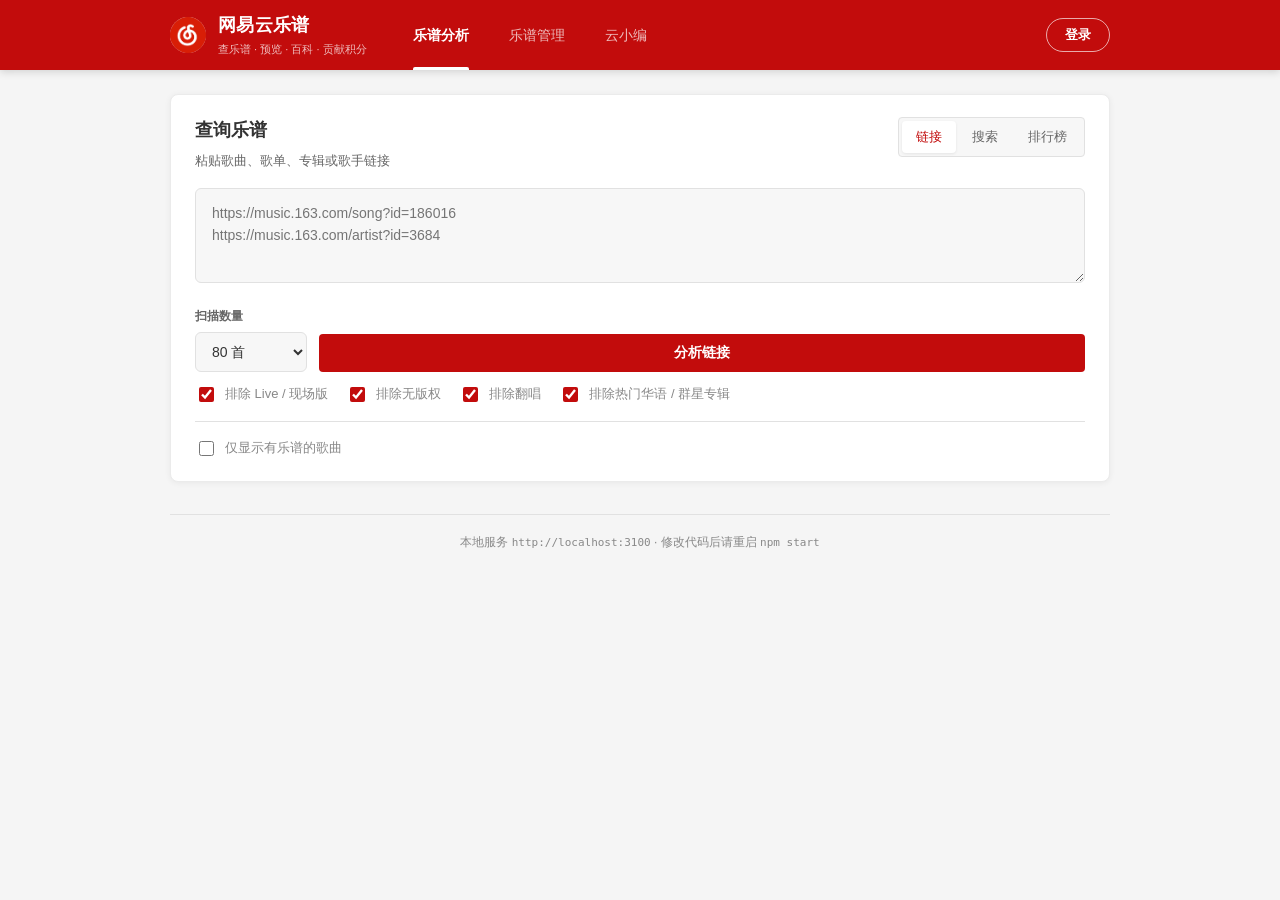
==== extension/app/index.html @ 9984e353 "Add files via upload" ====
<!DOCTYPE html>
<html lang="zh-CN">
<head>
  <meta charset="UTF-8" />
  <meta name="viewport" content="width=device-width, initial-scale=1.0" />
  <title>网易云乐谱列表</title>
  <link rel="icon" type="image/png" href="/favicon.png?v=2" />
  <link rel="apple-touch-icon" href="/favicon.png?v=2" />
  <link rel="stylesheet" href="style.css?v=ext" />
</head>
<body>
  <header class="site-header">
    <div class="header-inner">
      <div class="brand">
        <div class="brand-mark" aria-hidden="true">
          <img src="favicon.png" alt="" width="36" height="36" />
        </div>
        <div class="brand-copy">
          <h1>网易云乐谱</h1>
          <p>查乐谱 · 预览 · 百科 · 贡献积分</p>
        </div>
      </div>
      <nav class="tabs" role="tablist">
        <button type="button" class="tab active" data-tab="analyze" role="tab" aria-selected="true">乐谱分析</button>
        <button type="button" class="tab" data-tab="sheet" role="tab" aria-selected="false">乐谱管理</button>
        <button type="button" class="tab" data-tab="ugc" role="tab" aria-selected="false">云小编</button>
      </nav>
      <div id="loginPanel" class="login-panel">
        <div id="loginGuest">
          <button id="loginBtn" type="button" class="btn-header">登录</button>
        </div>
        <div id="loginUser" class="user-chip hidden">
          <div id="loginAvatar" class="user-avatar" aria-hidden="true"></div>
          <span id="loginNickname" class="user-name"></span>
          <button id="logoutBtn" type="button" class="btn-text-light">退出</button>
        </div>
      </div>
    </div>
  </header>

  <div class="page">

    <div id="analyzePanel" class="panel">
      <div class="card search-card">
        <div class="card-head">
          <div>
            <h2 class="card-title">查询乐谱</h2>
            <p class="card-desc" id="modeDesc">粘贴歌曲、歌单、专辑或歌手链接</p>
          </div>
          <div class="input-modes" role="tablist">
            <button type="button" class="mode-btn active" data-mode="link">链接</button>
            <button type="button" class="mode-btn" data-mode="search">搜索</button>
            <button type="button" class="mode-btn" data-mode="chart">排行榜</button>
          </div>
        </div>

        <div class="input-area">
          <div id="linkPanel" class="input-panel">
            <textarea
              id="urlInput"
              rows="3"
              placeholder="https://music.163.com/song?id=186016&#10;https://music.163.com/artist?id=3684"
            ></textarea>
          </div>

          <div id="searchPanel" class="input-panel hidden">
            <div class="segmented search-scope" role="group">
              <label class="segmented-item">
                <input type="radio" name="searchScope" value="artist" checked />
                <span>按歌手</span>
              </label>
              <label class="segmented-item">
                <input type="radio" name="searchScope" value="song" />
                <span>按歌名</span>
              </label>
            </div>
            <input
              id="keywordInput"
              type="search"
              placeholder="输入歌手名，如：林俊杰、周杰伦"
            />
          </div>

          <div id="chartPanel" class="input-panel hidden">
            <select id="chartSelect">
              <option value="">加载排行榜…</option>
            </select>
          </div>
        </div>

        <details id="filterSection" class="panel-collapse search-filter-details hidden">
          <summary class="panel-collapse-summary">筛选条件（乐谱数量 / 可上传）</summary>
          <div class="panel-collapse-body">
            <div id="filterBar" class="filter-bar">
              <label class="filter-item">
                <input type="checkbox" id="filterMaxTotal" checked />
                乐谱总数 ≤
                <input type="number" id="maxTotalInput" min="0" max="99" value="3" />
              </label>
              <label class="filter-item">
                <input type="checkbox" id="filterMaxPiano" checked />
                钢琴谱 ≤
                <input type="number" id="maxPianoInput" min="0" max="99" value="0" />
              </label>
              <label class="filter-item">
                <input type="checkbox" id="excludeNotUploadableSongs" checked />
                排除不可上传
              </label>
              <span class="filter-hint">须同时满足以上条件（且关系）；不可上传含未开放上传、各版本乐谱累计满 5 份无奖励</span>
            </div>
          </div>
        </details>

        <div class="query-toolbar">
          <label class="toolbar-field">
            <span>扫描数量</span>
            <select id="scanLimit">
              <option value="80" selected>80 首</option>
              <option value="120">120 首</option>
              <option value="200">200 首</option>
            </select>
          </label>
          <button id="analyzeBtn" type="button" class="btn-primary btn-query">
            <span class="btn-label">查询乐谱</span>
          </button>
        </div>

        <div class="analyze-options">
          <label class="check-label analyze-option">
            <input type="checkbox" id="excludeLiveSongs" checked />
            排除 Live / 现场版
          </label>
          <label class="check-label analyze-option">
            <input type="checkbox" id="excludeNoCopyrightSongs" checked />
            排除无版权
          </label>
          <label class="check-label analyze-option">
            <input type="checkbox" id="excludeCoverSongs" checked />
            排除翻唱
          </label>
          <label class="check-label analyze-option">
            <input type="checkbox" id="excludeCompilationAlbumSongs" checked />
            排除热门华语 / 群星专辑
          </label>
          <label class="check-label analyze-option hidden" id="excludeAccompanimentWrap">
            <input type="checkbox" id="excludeAccompanimentSongs" checked />
            排除伴奏
          </label>
        </div>

        <label class="options-row check-label">
          <input type="checkbox" id="onlyWithSheets" />
          仅显示有乐谱的歌曲
        </label>
      </div>

      <div id="saveSection" class="card sub-card hidden">
        <h3 class="sub-card-title">保存到网易云</h3>
        <div id="createPlaylistBar" class="save-panel">
          <div class="segmented" role="group">
            <label class="segmented-item">
              <input type="radio" name="playlistMode" value="create" checked />
              <span>新建歌单</span>
            </label>
            <label class="segmented-item">
              <input type="radio" name="playlistMode" value="existing" />
              <span>已有歌单</span>
            </label>
          </div>
          <div id="createPlaylistFields" class="save-fields">
            <input
              id="playlistNameInput"
              type="text"
              placeholder="歌单名称（留空自动生成）"
            />
            <label class="check-label compact">
              <input type="checkbox" id="privatePlaylist" />
              隐私
            </label>
          </div>
          <div id="existingPlaylistFields" class="save-fields hidden">
            <select id="existingPlaylistSelect" disabled>
              <option value="">请先登录后加载歌单</option>
            </select>
            <button id="refreshPlaylistsBtn" type="button" class="btn-secondary btn-sm">刷新</button>
          </div>
          <div class="save-actions">
            <button id="createPlaylistBtn" type="button" class="btn-success">保存筛选结果</button>
            <span id="createPlaylistHint" class="filter-hint"></span>
          </div>
        </div>
      </div>

      <div id="status" class="status hidden"></div>
      <div id="resultsSection" class="results-section hidden">
        <div id="summary" class="stat-grid hidden"></div>
        <div id="sourceInfo" class="source-info hidden"></div>
        <main id="results" class="results"></main>
      </div>
    </div>

    <section id="sheetPanel" class="panel hidden">
      <div class="card">
        <div class="panel-body">
          <div class="section-head">
            <h2 class="panel-title">乐谱管理</h2>
            <p class="section-desc">提交 PDF 上传乐谱；已上传列表在「我的贡献 → 类型：乐谱上传」中查看</p>
          </div>

          <div id="sheetPermission" class="sheet-permission hidden"></div>

          <div class="content-block content-block-divider">
            <details class="sheet-upload-panel" open>
              <summary class="sheet-upload-summary">上传新乐谱（PDF）</summary>
              <form id="sheetUploadForm" class="sheet-upload-form">
            <div class="sheet-form-grid">
              <label class="field">
                <span class="field-label">歌曲 ID</span>
                <input id="sheetSongId" type="text" inputmode="numeric" placeholder="如 460043704" required />
              </label>
              <label class="field">
                <span class="field-label">乐谱名称</span>
                <input id="sheetName" type="text" placeholder="根据乐器分类自动生成" readonly />
              </label>
              <label class="field">
                <span class="field-label">乐器分类</span>
                <select id="sheetType" required>
                  <option value="">先检查权限后加载</option>
                </select>
              </label>
              <label class="field">
                <span class="field-label">谱面类型</span>
                <select id="sheetKind" required>
                  <option value="">先检查权限后加载</option>
                </select>
              </label>
              <label class="field">
                <span class="field-label">调号</span>
                <input id="sheetMusicKey" type="text" placeholder="如 C、Eb、降E、升F（上传为降E/升F）" />
              </label>
              <label class="field">
                <span class="field-label">演奏版本</span>
                <select id="sheetPlayVersion">
                  <option value="演奏版">演奏版</option>
                  <option value="弹唱版">弹唱版</option>
                </select>
              </label>
              <label class="field field-wide">
                <span class="field-label">PDF 文件</span>
                <input id="sheetPdfFile" type="file" accept=".pdf,application/pdf" required />
                <span class="field-hint">支持 ccgq 命名，如 <code>460043704_歌名_Eb.pdf</code>、<code>460043704_歌名_C调_简谱.pdf</code>，选文件后自动填充歌曲 ID、调号</span>
              </label>
            </div>
            <div class="sheet-form-actions">
              <button id="checkSheetPermBtn" type="button" class="btn-secondary">检查上传权限</button>
              <button id="submitSheetBtn" type="submit" class="btn-primary">提交上传</button>
            </div>
            <p id="sheetUploadHint" class="hint hidden"></p>
            <p id="sheetUploadStatus" class="sheet-upload-status"></p>
              </form>
            </details>

            <details class="sheet-upload-panel batch-upload-panel">
              <summary class="sheet-upload-summary">批量上传（ccgq 导出文件夹）</summary>
              <div class="batch-upload-body">
                <p class="hint batch-upload-desc">
                  选择 ccgq 从网易云歌单导出的文件夹。命名格式：
                  五线谱 <code>1155194_歌名_C调.pdf</code>，
                  简谱 <code>1155194_歌名_C调_简谱.pdf</code>（含歌曲 ID，通常无需再匹配）。
                </p>
                <div class="batch-upload-grid">
                  <label class="field field-wide">
                    <span class="field-label">PDF 文件夹</span>
                    <input id="batchFolderInput" type="file" webkitdirectory directory multiple accept=".pdf,application/pdf" />
                  </label>
                  <label class="field">
                    <span class="field-label">最多上传条数</span>
                    <input id="batchMaxItems" type="number" min="1" max="50" value="20" />
                  </label>
                  <label class="field">
                    <span class="field-label">上传间隔（秒，基准）</span>
                    <input id="batchIntervalSec" type="number" min="5" max="120" value="10" title="实际等待会在基准上随机浮动约 1.5~6.5 秒" />
                  </label>
                  <label class="field">
                    <span class="field-label">搜索间隔（秒，基准）</span>
                    <input id="batchSearchIntervalSec" type="number" min="2" max="30" value="3" title="匹配歌曲 ID 时同样随机浮动" />
                  </label>
                  <label class="field">
                    <span class="field-label">乐器分类</span>
                    <select id="batchInstrumentType">
                      <option value="1">钢琴（默认）</option>
                    </select>
                  </label>
                  <label class="field">
                    <span class="field-label">简谱类型 code</span>
                    <input id="batchKindJianpu" type="number" min="1" value="1" title="简谱=1" />
                  </label>
                  <label class="field">
                    <span class="field-label">五线谱类型 code</span>
                    <input id="batchKindWuxian" type="number" min="1" value="5" title="五线谱=5" />
                  </label>
                  <label class="field field-wide batch-upload-check">
                    <input id="batchSkipUnmatched" type="checkbox" checked />
                    <span>跳过无法匹配歌曲 ID 的文件</span>
                  </label>
                </div>
                <div class="batch-upload-actions">
                  <button id="batchScanBtn" type="button" class="btn-secondary">扫描文件</button>
                  <button id="batchResolveBtn" type="button" class="btn-secondary" disabled>匹配歌曲 ID</button>
                  <button id="batchStartBtn" type="button" class="btn-primary" disabled>开始批量上传</button>
                  <button id="batchStopBtn" type="button" class="btn-text" disabled>停止</button>
                </div>
                <p id="batchUploadStatus" class="sheet-upload-status"></p>
                <div id="batchUploadSummary" class="batch-upload-summary hidden"></div>
                <div id="batchUploadList" class="batch-upload-list"></div>
              </div>
            </details>
          </div>
        </div>
      </div>
    </section>

    <section id="ugcPanel" class="panel hidden">
      <div class="card">
        <div class="panel-body">
          <div class="section-head section-head-row">
            <div>
              <h2 class="panel-title">音乐云小编</h2>
              <p class="section-desc">积分、审核任务、每日会员奖励、积分商城与抽奖</p>
            </div>
            <button id="ugcRefreshAllBtn" type="button" class="btn-secondary btn-sm">刷新全部</button>
          </div>

          <div class="ugc-section-nav-wrap">
            <nav class="ugc-section-nav" aria-label="云小编快捷导航">
            <button type="button" class="ugc-section-link" data-ugc-target="ugcSectionOverview">概览</button>
            <button type="button" class="ugc-section-link" data-ugc-target="ugcSectionReward">奖励</button>
            <button type="button" class="ugc-section-link" data-ugc-target="ugcSectionLottery">抽奖</button>
            <button type="button" class="ugc-section-link" data-ugc-target="ugcSectionMall" title="点击定位；Alt+点击弹窗浏览">商城</button>
            <button type="button" class="ugc-section-link" data-ugc-target="ugcSectionAudit">审核</button>
            <button type="button" class="ugc-section-link" data-ugc-target="ugcSectionHonor">榜单</button>
            <button type="button" class="ugc-section-link" data-ugc-target="ugcSectionRecords">记录</button>
            </nav>
          </div>

          <div id="ugcSectionOverview" class="ugc-section-anchor">
            <div id="ugcProfile" class="ugc-profile hidden"></div>
          </div>

          <div id="ugcSectionReward" class="content-block content-block-divider ugc-section-anchor">
            <div class="content-block-head">
              <h3 class="sub-card-title">每日奖励</h3>
            </div>
            <div id="ugcDailyReward" class="ugc-daily-reward hidden"></div>
            <div class="ugc-quick-actions">
              <button id="ugcSignBtn" type="button" class="btn-secondary">今日签到</button>
              <button id="loadIntegrationBtn" type="button" class="btn-secondary">积分明细</button>
              <button id="ugcClaimVipBtn" type="button" class="btn-primary" disabled>领取 1 日黑胶</button>
            </div>
            <div id="ugcIntegration" class="ugc-integration hidden"></div>
          </div>

          <div id="ugcSectionLottery" class="content-block content-block-divider ugc-section-anchor">
            <details class="ugc-collapse panel-collapse" id="ugcLotteryCollapse">
              <summary class="ugc-collapse-summary panel-collapse-summary">
                <span class="ugc-collapse-leading">
                  <span class="ugc-collapse-title">每日抽奖</span>
                  <span class="ugc-collapse-meta" id="ugcLotterySummary">点击展开</span>
                </span>
              </summary>
              <div class="ugc-collapse-body panel-collapse-body">
                <div class="ugc-collapse-toolbar">
                  <button id="ugcRefreshLotteryBtn" type="button" class="btn-secondary btn-sm">刷新奖池</button>
                </div>
                <div id="ugcLottery" class="ugc-lottery"></div>
              </div>
            </details>
          </div>

          <div id="ugcSectionMall" class="content-block content-block-divider ugc-section-anchor">
            <details class="ugc-collapse" id="ugcMallCollapse">
              <summary class="ugc-collapse-summary">
                <span class="ugc-collapse-leading">
                  <span class="ugc-collapse-title">积分商城</span>
                  <span class="ugc-collapse-meta" id="ugcMallSummary">点击展开查看商品</span>
                </span>
              </summary>
              <div class="ugc-collapse-body">
                <div class="ugc-collapse-toolbar">
                  <button id="ugcOpenMallModalBtn" type="button" class="btn-secondary btn-sm">弹窗浏览</button>
                  <button id="ugcRefreshMallBtn" type="button" class="btn-secondary btn-sm">刷新商品</button>
                </div>
                <div id="ugcMall" class="ugc-mall"></div>
              </div>
            </details>
          </div>

          <div id="ugcSectionAudit" class="content-block content-block-divider ugc-section-anchor">
            <div class="content-block-head content-block-head-stack">
              <h3 class="sub-card-title">审核任务</h3>
              <p class="hint">曲风 / 语种 / 原唱 / 情绪标签，完成可获积分</p>
            </div>
            <div id="ugcAuditTasks" class="ugc-task-grid"></div>
          </div>

          <div id="ugcExamPanel" class="content-block content-block-divider ugc-exam-panel hidden">
            <div class="content-block-head">
              <h3 class="sub-card-title">正在审核</h3>
              <button id="ugcExamCloseBtn" type="button" class="btn-secondary btn-sm">关闭</button>
            </div>
            <div id="ugcExamContent"></div>
          </div>

          <div id="ugcSectionOfficial" class="content-block content-block-divider ugc-section-anchor">
            <details class="ugc-collapse panel-collapse" id="ugcOfficialCollapse">
              <summary class="ugc-collapse-summary panel-collapse-summary">
                <span class="ugc-collapse-leading">
                  <span class="ugc-collapse-title">官方任务</span>
                  <span class="ugc-collapse-meta" id="ugcOfficialSummary">点击展开</span>
                </span>
              </summary>
              <div class="ugc-collapse-body panel-collapse-body">
                <div id="ugcOfficialTasks" class="ugc-task-grid"></div>
              </div>
            </details>
          </div>

          <div id="ugcSectionHonor" class="content-block content-block-divider ugc-section-anchor">
            <details class="ugc-collapse" id="ugcHonorCollapse">
              <summary class="ugc-collapse-summary">
                <span class="ugc-collapse-leading">
                  <span class="ugc-collapse-title">贡献榜</span>
                  <span class="ugc-collapse-meta" id="ugcHonorSummary">点击展开查看排名</span>
                </span>
              </summary>
              <div class="ugc-collapse-body">
                <div class="ugc-honor-tabs" role="tablist">
                  <button type="button" class="ugc-honor-tab active" data-honor-type="0">日榜</button>
                  <button type="button" class="ugc-honor-tab" data-honor-type="2">月榜</button>
                  <button type="button" class="ugc-honor-tab" data-honor-type="3">总榜</button>
                </div>
                <div id="ugcHonorRoll" class="ugc-honor-list"></div>
              </div>
            </details>
          </div>

          <div id="ugcSectionRecords" class="content-block content-block-divider ugc-section-anchor">
            <details class="ugc-collapse panel-collapse" id="ugcRecordsCollapse">
              <summary class="ugc-collapse-summary panel-collapse-summary">
                <span class="ugc-collapse-leading">
                  <span class="ugc-collapse-title">贡献记录</span>
                  <span class="ugc-collapse-meta" id="ugcRecordsSummary">点击展开加载</span>
                </span>
              </summary>
              <div class="ugc-collapse-body panel-collapse-body">
                <div class="ugc-filters">
              <label class="field">
                <span class="field-label">类型</span>
                <select id="ugcType">
                  <option value="all">全部类型</option>
                  <option value="sheet-upload">乐谱上传</option>
                  <option value="1">歌手纠错</option>
                  <option value="2">专辑纠错</option>
                  <option value="3">歌曲纠错</option>
                  <option value="4">MV纠错</option>
                  <option value="5">歌词纠错</option>
                  <option value="6">翻译纠错</option>
                  <option value="7">乐谱纠错</option>
                  <option value="101">专辑补充</option>
                  <option value="103">MV补充</option>
                </select>
              </label>
              <label id="ugcAuditField" class="field">
                <span class="field-label">审核状态</span>
                <select id="ugcAudit">
                  <option value="">全部</option>
                  <option value="0">待审核</option>
                  <option value="-5">未采纳</option>
                  <option value="1">审核中</option>
                  <option value="4">部分通过</option>
                  <option value="5">审核通过</option>
                </select>
              </label>
              <button id="loadUgcBtn" type="button" class="btn-primary">加载列表</button>
                </div>
                <div id="ugcList" class="ugc-list"></div>
              </div>
            </details>
          </div>
        </div>
      </div>
    </section>

    <button id="backToTopBtn" type="button" class="back-to-top hidden" aria-label="回到顶部">↑</button>

    <footer class="page-footer">
      本地服务 <code>http://localhost:3100</code> · 修改代码后请重启 <code>npm start</code>
    </footer>

    <div id="cookieModal" class="modal hidden">
      <div class="modal-card modal-wide">
        <div class="modal-header">
          <h3>Cookie 登录</h3>
          <button id="closeCookieBtn" type="button" class="modal-close" aria-label="关闭">×</button>
        </div>
        <p class="modal-hint">
          查歌单 / 上传乐谱可用网页或扩展 Cookie；<strong>云小编、积分商城、抽奖、审核</strong> 建议用
          <strong>APP 抓包</strong> 的 Cookie（需含 <code>MUSIC_A</code>）。
        </p>
        <ol class="cookie-steps">
          <li>扩展：在 music.163.com 登录后点「复制 Cookie」或「插件填入 Cookie」</li>
          <li>云小编相关：手机 Reqable 抓 APP 请求，复制 Cookie 头</li>
          <li>手动：F12 → Application → Cookies</li>
        </ol>
        <textarea
          id="cookieInput"
          rows="4"
          placeholder="MUSIC_U=xxx; __csrf=xxx; ..."
        ></textarea>
        <p id="cookieStatus" class="cookie-status"></p>
        <div class="modal-footer">
          <button id="confirmCookieBtn" type="button" class="btn-primary">确认登录</button>
        </div>
      </div>
    </div>

    <div id="previewModal" class="modal hidden">
      <div class="modal-card modal-wide modal-scroll">
        <div class="modal-header">
          <h3 id="previewTitle">乐谱预览</h3>
          <button id="closePreviewBtn" type="button" class="modal-close" aria-label="关闭">×</button>
        </div>
        <div id="previewMeta" class="preview-meta hidden"></div>
        <div id="previewPages" class="preview-pages"></div>
      </div>
    </div>

    <div id="wikiModal" class="modal hidden">
      <div class="modal-card modal-wide modal-scroll">
        <div class="modal-header">
          <h3 id="wikiTitle">音乐百科</h3>
          <button id="closeWikiBtn" type="button" class="modal-close" aria-label="关闭">×</button>
        </div>
        <div id="wikiContent" class="wiki-content"></div>
      </div>
    </div>

    <div id="mallModal" class="modal hidden">
      <div class="modal-card modal-wide modal-scroll">
        <div class="modal-header">
          <div class="mall-modal-head">
            <button id="mallModalBackBtn" type="button" class="btn-text mall-modal-back hidden">← 返回列表</button>
            <h3 id="mallModalTitle">积分商城</h3>
          </div>
          <button id="closeMallModalBtn" type="button" class="modal-close" aria-label="关闭">×</button>
        </div>
        <div id="mallModalBody" class="mall-modal-body"></div>
        <div id="mallModalFooter" class="modal-footer mall-modal-footer"></div>
      </div>
    </div>
  </div>

  <template id="songCardTpl">
    <article class="song-card">
      <div class="song-head">
        <img class="cover" alt="" />
        <div class="meta">
          <h2 class="name"></h2>
          <p class="artists"></p>
          <p class="album"></p>
          <div class="badges"></div>
        </div>
      </div>
      <div class="sheet-grid"></div>
      <div class="song-actions">
        <button type="button" class="btn-inline wiki-btn">音乐百科</button>
      </div>
      <p class="empty-sheets hidden">暂无乐谱</p>
    </article>
  </template>

  <script src="../api-shim.js"></script>
  <script src="musicKey.js"></script>
  <script src="ccgqParse.js"></script>
  <script src="app.js"></script>
</body>
</html>
---- extension/app/style.css ----
:root {
  --ncm-red: #c20c0c;
  --ncm-red-hover: #a80909;
  --ncm-red-light: #fceeee;
  --ncm-red-soft: rgba(194, 12, 12, 0.08);
  --bg: #f5f5f5;
  --bg-elevated: #fafafa;
  --surface: #ffffff;
  --surface-hover: #fafafa;
  --surface-muted: #f7f7f7;
  --border: #e1e1e1;
  --border-light: #ebebeb;
  --text: #333333;
  --muted: #888888;
  --text-muted: #888888;
  --text-light: #666666;
  --accent: var(--ncm-red);
  --accent-soft: var(--ncm-red-soft);
  --accent-hover: var(--ncm-red-hover);
  --green: #59b26a;
  --green-soft: rgba(89, 178, 106, 0.1);
  --yellow: #e8a317;
  --blue: #507daf;
  --orange: #e87a2e;
  --warn: #e8a317;
  --radius: 8px;
  --radius-sm: 6px;
  --radius-xs: 4px;
  --shadow: 0 2px 10px rgba(0, 0, 0, 0.08);
  --shadow-sm: 0 1px 6px rgba(0, 0, 0, 0.06);
  --transition: 0.2s ease;
  --page-width: 980px;
  --header-height: 70px;
}

* {
  box-sizing: border-box;
}

body {
  margin: 0;
  font-family: "PingFang SC", "Microsoft YaHei", "Segoe UI", sans-serif;
  background: var(--bg);
  color: var(--text);
  min-height: 100vh;
  line-height: 1.55;
  -webkit-font-smoothing: antialiased;
}

body.modal-open {
  overflow: hidden;
}

.page {
  max-width: var(--page-width);
  margin: 0 auto;
  padding: 24px 20px 64px;
}

.panel {
  animation: panelIn 0.24s ease;
}

@keyframes panelIn {
  from {
    opacity: 0;
    transform: translateY(6px);
  }
  to {
    opacity: 1;
    transform: translateY(0);
  }
}

.section-head-row {
  display: flex;
  align-items: flex-start;
  justify-content: space-between;
  gap: 12px;
}

.content-block-head-stack {
  flex-direction: column;
  align-items: flex-start;
}

.content-block-head-stack .hint {
  margin: 0;
}

.panel-collapse,
.ugc-collapse {
  border: 1px solid var(--border-light);
  border-radius: var(--radius-sm);
  background: var(--surface-muted);
}

.panel-collapse-summary,
.ugc-collapse-summary {
  display: flex;
  align-items: center;
  gap: 12px;
  cursor: pointer;
  padding: 14px 16px;
  list-style: none;
  user-select: none;
}

.panel-collapse-summary::-webkit-details-marker,
.ugc-collapse-summary::-webkit-details-marker {
  display: none;
}

.panel-collapse-summary::before,
.ugc-collapse-summary::before {
  content: '▸';
  flex-shrink: 0;
  width: 16px;
  color: var(--muted);
  transition: transform 0.2s ease;
}

.panel-collapse[open] > .panel-collapse-summary::before,
.ugc-collapse[open] > .ugc-collapse-summary::before {
  transform: rotate(90deg);
}

.panel-collapse-body,
.ugc-collapse-body {
  padding: 0 16px 16px;
}

.search-filter-details {
  margin-top: 14px;
}

.search-filter-details .filter-bar {
  margin-top: 0;
}

.ugc-section-nav-wrap {
  position: sticky;
  top: var(--header-height);
  z-index: 40;
  margin: 0 0 16px;
  padding: 10px 0;
  background: linear-gradient(to bottom, #fff 70%, rgba(255, 255, 255, 0));
}

.back-to-top {
  position: fixed;
  right: 20px;
  bottom: 24px;
  z-index: 90;
  width: 44px;
  height: 44px;
  border: 1px solid var(--border);
  border-radius: 50%;
  background: #fff;
  color: var(--text);
  font-size: 18px;
  font-weight: 700;
  box-shadow: var(--shadow);
  cursor: pointer;
  opacity: 0;
  pointer-events: none;
  transform: translateY(12px);
  transition: opacity 0.2s ease, transform 0.2s ease, background 0.2s ease;
}

.back-to-top.visible {
  opacity: 1;
  pointer-events: auto;
  transform: translateY(0);
}

.back-to-top:hover {
  background: var(--surface-muted);
  color: var(--ncm-red);
}

/* Header — NetEase red bar */
.site-header {
  position: sticky;
  top: 0;
  z-index: 50;
  background: var(--ncm-red);
  box-shadow: 0 2px 8px rgba(0, 0, 0, 0.15);
}

.header-inner {
  max-width: var(--page-width);
  margin: 0 auto;
  padding: 0 20px;
  display: flex;
  align-items: center;
  gap: 28px;
  min-height: var(--header-height);
}

.brand {
  display: flex;
  align-items: center;
  gap: 12px;
  min-width: 0;
  flex-shrink: 0;
}

.brand-mark {
  width: 36px;
  height: 36px;
  border-radius: 50%;
  background: #c20c0c;
  display: block;
  flex-shrink: 0;
  overflow: hidden;
  line-height: 0;
}

.brand-mark img {
  width: 100%;
  height: 100%;
  object-fit: cover;
  display: block;
}

.brand-copy h1 {
  margin: 0;
  font-size: 18px;
  font-weight: 700;
  color: #fff;
  letter-spacing: 0.02em;
}

.brand-copy p {
  margin: 2px 0 0;
  color: rgba(255, 255, 255, 0.72);
  font-size: 11px;
}

.login-panel {
  flex-shrink: 0;
  margin-left: auto;
}

.btn-header {
  border: 1px solid rgba(255, 255, 255, 0.65);
  background: transparent;
  color: #fff;
  border-radius: 999px;
  padding: 7px 18px;
  font-size: 13px;
  font-weight: 600;
  cursor: pointer;
  font-family: inherit;
  transition: background var(--transition), border-color var(--transition);
}

.btn-header:hover {
  background: rgba(255, 255, 255, 0.12);
  border-color: #fff;
}

.user-chip {
  display: flex;
  align-items: center;
  gap: 10px;
  padding: 4px 12px 4px 4px;
  background: rgba(0, 0, 0, 0.12);
  border-radius: 999px;
}

.user-avatar {
  width: 30px;
  height: 30px;
  border-radius: 50%;
  background: rgba(255, 255, 255, 0.2);
  border: 2px solid rgba(255, 255, 255, 0.35);
  overflow: hidden;
  flex-shrink: 0;
  display: flex;
  align-items: center;
  justify-content: center;
}

.user-avatar img {
  width: 100%;
  height: 100%;
  object-fit: cover;
  display: block;
}

.user-avatar.avatar-fallback {
  font-size: 12px;
  font-weight: 600;
  color: #fff;
  text-transform: uppercase;
}

.user-name {
  font-size: 13px;
  color: #fff;
  max-width: 120px;
  overflow: hidden;
  text-overflow: ellipsis;
  white-space: nowrap;
}

.btn-text-light {
  border: none;
  background: transparent;
  color: rgba(255, 255, 255, 0.75);
  font-size: 12px;
  font-weight: 600;
  padding: 4px 6px;
  cursor: pointer;
  font-family: inherit;
}

.btn-text-light:hover {
  color: #fff;
}

/* Tabs in header */
.tabs {
  display: flex;
  align-items: stretch;
  gap: 4px;
  flex: 1;
  min-width: 0;
}

.tab {
  border: none;
  background: transparent;
  color: rgba(255, 255, 255, 0.72);
  border-radius: 0;
  padding: 0 18px;
  cursor: pointer;
  font-size: 14px;
  font-weight: 500;
  font-family: inherit;
  position: relative;
  transition: color var(--transition);
  white-space: nowrap;
  line-height: var(--header-height);
}

.tab:hover {
  color: #fff;
}

.tab.active {
  color: #fff;
  font-weight: 700;
  background: transparent;
  box-shadow: none;
}

.tab.active::after {
  content: '';
  position: absolute;
  left: 18px;
  right: 18px;
  bottom: 0;
  height: 3px;
  background: #fff;
  border-radius: 2px 2px 0 0;
}

button:focus-visible,
.tab:focus-visible,
.mode-btn:focus-visible,
.ugc-section-link:focus-visible,
.ugc-honor-tab:focus-visible {
  outline: 2px solid rgba(255, 255, 255, 0.95);
  outline-offset: 2px;
}

.card button:focus-visible,
.modal button:focus-visible,
.ugc-section-link:focus-visible,
.ugc-honor-tab:focus-visible {
  outline-color: var(--ncm-red);
}

.panel.hidden {
  display: none;
}

.panel-body {
  display: flex;
  flex-direction: column;
  gap: 16px;
}

/* Cards */
.card {
  background: var(--surface);
  border: 1px solid var(--border-light);
  border-radius: var(--radius);
  padding: 22px 24px;
  box-shadow: var(--shadow-sm);
}

.search-card {
  margin-bottom: 0;
}

#analyzePanel {
  display: flex;
  flex-direction: column;
  gap: 16px;
}

.content-block {
  padding-top: 4px;
}

.content-block + .content-block,
.content-block-divider {
  margin-top: 20px;
  padding-top: 20px;
  border-top: 1px solid var(--border);
}

.content-block-head {
  display: flex;
  align-items: center;
  justify-content: space-between;
  gap: 12px;
  margin-bottom: 14px;
}

.section-head {
  margin-bottom: 18px;
}

.card-head {
  display: flex;
  justify-content: space-between;
  align-items: flex-start;
  gap: 16px;
  margin-bottom: 18px;
}

.card-title,
.panel-title {
  margin: 0 0 6px;
  font-size: 18px;
  font-weight: 700;
  color: var(--text);
}

.card-desc,
.section-desc {
  margin: 0;
  color: var(--text-light);
  font-size: 13px;
  line-height: 1.5;
}

.sub-card-title,
.subsection-title {
  margin: 0;
  font-size: 14px;
  font-weight: 700;
  color: var(--text);
  letter-spacing: -0.01em;
}

.section-label {
  color: var(--muted);
  font-size: 12px;
  font-weight: 600;
}

/* Input modes */
.input-modes {
  display: flex;
  gap: 2px;
  padding: 3px;
  background: var(--surface-muted);
  border: 1px solid var(--border);
  border-radius: var(--radius-xs);
  width: fit-content;
  flex-shrink: 0;
}

.mode-btn {
  border: none;
  background: transparent;
  color: var(--text-light);
  border-radius: var(--radius-xs);
  padding: 7px 14px;
  font-size: 13px;
  font-weight: 500;
  cursor: pointer;
  font-family: inherit;
  transition: color var(--transition), background var(--transition);
}

.mode-btn.active {
  color: var(--ncm-red);
  background: #fff;
  box-shadow: 0 1px 3px rgba(0, 0, 0, 0.08);
}

.input-area {
  margin-bottom: 16px;
}

.input-panel.hidden {
  display: none;
}

#keywordInput,
#chartSelect {
  padding: 12px 14px;
}

.search-filter-bar {
  margin-bottom: 16px;
  padding: 16px 18px;
  background: var(--surface-muted);
  border: 1px solid var(--border);
  border-radius: var(--radius-sm);
}

.search-filter-bar .sub-card-title {
  margin-bottom: 12px;
}

.search-filter-bar .filter-bar {
  gap: 10px 14px;
}

.search-option {
  display: flex;
  margin-top: 12px;
}

.search-scope {
  margin-bottom: 12px;
}

.query-toolbar {
  display: flex;
  flex-wrap: wrap;
  gap: 12px;
  align-items: flex-end;
  margin-bottom: 12px;
}

.analyze-options {
  display: flex;
  flex-wrap: wrap;
  gap: 12px 18px;
  margin-bottom: 16px;
}

.analyze-option {
  font-size: 13px;
}

.toolbar-field {
  display: flex;
  flex-direction: column;
  gap: 6px;
  flex: 0 0 auto;
}

.toolbar-field span {
  font-size: 12px;
  font-weight: 600;
  color: var(--text-light);
}

.toolbar-field select {
  min-width: 112px;
  padding: 10px 12px;
}

.btn-query {
  flex: 1 1 180px;
  min-width: 160px;
  display: inline-flex;
  align-items: center;
  justify-content: center;
  gap: 8px;
}

.btn-query.is-loading .btn-label {
  opacity: 0.85;
}

.btn-query.is-loading::before {
  content: '';
  width: 14px;
  height: 14px;
  border: 2px solid rgba(255, 255, 255, 0.25);
  border-top-color: white;
  border-radius: 50%;
  animation: spin 0.7s linear infinite;
  flex-shrink: 0;
}

@keyframes spin {
  to { transform: rotate(360deg); }
}

.options-row {
  margin: 0;
  padding-top: 16px;
  border-top: 1px solid var(--border);
}

.sub-card {
  padding: 18px 20px;
  background: var(--surface-muted);
  box-shadow: none;
  border-color: var(--border);
}

/* Segmented control */
.segmented {
  display: inline-flex;
  gap: 2px;
  padding: 3px;
  background: var(--surface-muted);
  border: 1px solid var(--border);
  border-radius: var(--radius-xs);
  margin-bottom: 14px;
}

.segmented-item {
  position: relative;
  cursor: pointer;
  user-select: none;
}

.segmented-item input {
  position: absolute;
  opacity: 0;
  width: 0;
  height: 0;
}

.segmented-item span {
  display: block;
  padding: 7px 14px;
  font-size: 13px;
  font-weight: 500;
  color: var(--text-light);
  border-radius: var(--radius-xs);
  transition: color var(--transition), background var(--transition);
}

.segmented-item input:checked + span {
  color: var(--ncm-red);
  background: #fff;
  box-shadow: 0 1px 3px rgba(0, 0, 0, 0.08);
}

.save-panel {
  display: flex;
  flex-direction: column;
  gap: 0;
}

.save-fields {
  display: flex;
  flex-wrap: wrap;
  gap: 12px;
  align-items: center;
  margin-bottom: 14px;
}

.save-fields.hidden {
  display: none;
}

.save-fields input[type='text'] {
  flex: 1 1 220px;
  min-width: 180px;
  padding: 10px 12px;
}

#existingPlaylistSelect {
  flex: 1 1 220px;
  min-width: 180px;
  padding: 10px 12px;
}

.save-actions {
  display: flex;
  flex-wrap: wrap;
  gap: 12px;
  align-items: center;
}

.field-label {
  display: block;
  font-size: 12px;
  font-weight: 600;
  color: var(--text-light);
  margin-bottom: 8px;
}

.field-hint {
  display: block;
  margin-top: 6px;
  font-size: 12px;
  line-height: 1.5;
  color: var(--text-light);
}

.field-hint code {
  font-size: 11px;
}

.field {
  display: flex;
  flex-direction: column;
  gap: 6px;
}

/* Form controls */
#urlInput,
#cookieInput,
input[type='text'],
input[type='search'],
input[type='number'],
select,
textarea {
  width: 100%;
  font-family: inherit;
  font-size: 14px;
  color: var(--text);
  background: var(--surface-muted);
  border: 1px solid var(--border);
  border-radius: var(--radius-sm);
  transition: border-color var(--transition), box-shadow var(--transition), background var(--transition);
}

#urlInput,
textarea {
  resize: vertical;
  min-height: 92px;
  padding: 14px 16px;
  line-height: 1.55;
}

#urlInput:focus,
#cookieInput:focus,
input:focus,
select:focus,
textarea:focus {
  outline: none;
  border-color: var(--ncm-red);
  box-shadow: 0 0 0 2px var(--accent-soft);
  background: #fff;
}

#cookieInput {
  min-height: 96px;
  padding: 12px;
  font-family: Consolas, 'Courier New', monospace;
  font-size: 12px;
  line-height: 1.5;
}

.filter-item input[type='number'] {
  width: 56px;
  padding: 6px 8px;
  text-align: center;
}

.filter-item input[type='number']:disabled {
  opacity: 0.4;
}

.ugc-filters select,
.field select {
  min-width: 148px;
  padding: 10px 12px;
  cursor: pointer;
}

/* Buttons */
.btn-primary,
.btn-secondary,
.btn-success,
.btn-inline,
.btn-text,
#confirmCookieBtn,
#analyzeBtn,
#createPlaylistBtn,
#loadUgcBtn {
  font-family: inherit;
  cursor: pointer;
  transition: transform var(--transition), filter var(--transition), background var(--transition), border-color var(--transition);
}

.btn-primary,
#confirmCookieBtn,
#analyzeBtn,
#loadUgcBtn {
  border: none;
  border-radius: var(--radius-xs);
  padding: 10px 22px;
  font-size: 14px;
  font-weight: 600;
  color: white;
  background: var(--ncm-red);
}

.btn-primary:hover:not(:disabled),
#analyzeBtn:hover:not(:disabled),
#loadUgcBtn:hover:not(:disabled) {
  background: var(--ncm-red-hover);
  transform: none;
}

.btn-success,
#createPlaylistBtn {
  border: none;
  border-radius: var(--radius-xs);
  padding: 10px 18px;
  font-size: 14px;
  font-weight: 600;
  color: white;
  background: var(--green);
}

.btn-success:hover:not(:disabled) {
  filter: brightness(0.95);
}

.btn-secondary {
  border-radius: var(--radius-xs);
  padding: 10px 18px;
  font-size: 14px;
  font-weight: 500;
  color: var(--text);
  background: #fff;
  border: 1px solid var(--border);
}

.btn-secondary:hover:not(:disabled) {
  background: var(--surface-muted);
  border-color: #ccc;
  color: var(--ncm-red);
}

.btn-inline {
  border: 1px solid var(--border);
  background: #fff;
  color: var(--text-light);
  border-radius: var(--radius-xs);
  padding: 7px 14px;
  font-size: 13px;
  font-weight: 500;
}

.btn-inline:hover {
  color: var(--ncm-red);
  border-color: var(--ncm-red);
  background: var(--ncm-red-light);
}

.btn-text {
  border: none;
  background: transparent;
  color: var(--muted);
  font-size: 13px;
  font-weight: 600;
  padding: 4px 8px;
}

.btn-text:hover {
  color: var(--text);
}

.btn-sm {
  padding: 8px 14px;
  font-size: 13px;
}

button:disabled {
  opacity: 0.48;
  cursor: not-allowed;
  transform: none !important;
}

.check-label,
.filter-item {
  display: flex;
  align-items: center;
  gap: 8px;
  color: var(--muted);
  font-size: 13px;
  cursor: pointer;
  user-select: none;
}

.check-label.compact {
  font-size: 12px;
}

.check-label input,
.filter-item input[type='checkbox'] {
  accent-color: var(--accent);
  width: 15px;
  height: 15px;
}

.filter-bar {
  display: flex;
  flex-wrap: wrap;
  gap: 12px 16px;
  align-items: center;
}

.filter-hint,
.hint {
  color: var(--muted);
  font-size: 12px;
  line-height: 1.55;
}

.hint {
  margin: 10px 0 0;
  font-size: 13px;
}

.hint code {
  font-size: 11px;
  padding: 2px 6px;
  border-radius: 4px;
  background: var(--surface-muted);
  border: 1px solid var(--border);
  color: var(--text-light);
}

/* Notice */
.notice {
  margin-bottom: 0;
  padding: 12px 14px;
  border-radius: var(--radius-sm);
  background: #fffbe6;
  border: 1px solid #ffe58f;
  font-size: 13px;
}

.notice summary {
  cursor: pointer;
  color: #d48806;
  font-weight: 600;
  list-style: none;
}

.notice summary::-webkit-details-marker {
  display: none;
}

.notice p {
  margin: 10px 0 0;
  color: var(--muted);
  line-height: 1.55;
}

/* Status & stats */
.hidden {
  display: none !important;
}

.status,
.success-link {
  padding: 12px 16px;
  border-radius: var(--radius-sm);
  font-size: 14px;
}

.status {
  background: var(--ncm-red-light);
  border: 1px solid #f5c6c6;
  color: var(--text);
}

.status.loading {
  background: var(--green-soft);
  border-color: #b7e0c0;
  display: flex;
  align-items: center;
  gap: 10px;
}

.status.loading::before {
  content: '';
  width: 14px;
  height: 14px;
  border: 2px solid rgba(62, 207, 142, 0.25);
  border-top-color: var(--green);
  border-radius: 50%;
  animation: spin 0.7s linear infinite;
  flex-shrink: 0;
}

.success-link {
  background: var(--green-soft);
  border: 1px solid #b7e0c0;
}

.success-link a {
  color: var(--green);
  font-weight: 600;
  text-decoration: none;
}

.success-link a:hover {
  text-decoration: underline;
}

.stat-grid {
  display: grid;
  grid-template-columns: repeat(auto-fit, minmax(120px, 1fr));
  gap: 10px;
}

.stat-grid .summary-item {
  padding: 16px 14px;
  background: var(--surface-muted);
  border: 1px solid var(--border-light);
  border-radius: var(--radius-sm);
  text-align: center;
}

.stat-grid .summary-item strong {
  display: block;
  font-size: 1.65rem;
  font-weight: 700;
  line-height: 1.15;
  margin-bottom: 4px;
  color: var(--text);
}

.stat-grid .summary-item span {
  color: var(--muted);
  font-size: 12px;
  font-weight: 500;
}

.stat-grid .summary-item.highlight {
  background: var(--ncm-red-light);
  border-color: #f0c0c0;
}

.stat-grid .summary-item.highlight strong {
  color: var(--ncm-red);
  font-size: 1.85rem;
}

.source-info {
  padding: 16px 18px;
  background: var(--surface);
  border: 1px solid var(--border);
  border-radius: var(--radius-sm);
}

.source-info h2 {
  margin: 0;
  font-size: 1.05rem;
}

.source-head {
  display: flex;
  flex-wrap: wrap;
  align-items: center;
  gap: 10px;
  margin-bottom: 4px;
}

.source-badge {
  font-size: 11px;
  font-weight: 600;
  padding: 3px 10px;
  border-radius: var(--radius-xs);
  color: var(--ncm-red);
  background: var(--ncm-red-light);
  border: 1px solid #f0c0c0;
}

.source-info p {
  margin: 0;
  color: var(--muted);
  font-size: 13px;
}

/* Results */
.results-section {
  display: flex;
  flex-direction: column;
  gap: 14px;
}

.results-section.hidden {
  display: none !important;
}

.results-section .stat-grid {
  margin-top: 0;
}

.results-section .source-info {
  margin-top: 0;
}

.results {
  display: grid;
  gap: 14px;
  margin-top: 0;
}

.song-card {
  background: var(--surface);
  border: 1px solid var(--border-light);
  border-radius: var(--radius);
  padding: 18px 20px;
  transition: border-color var(--transition), box-shadow var(--transition);
  animation: fadeUp 0.35s ease both;
}

.song-card:hover {
  border-color: #ddd;
  box-shadow: var(--shadow-sm);
}

@keyframes fadeUp {
  from {
    opacity: 0;
    transform: translateY(8px);
  }
  to {
    opacity: 1;
    transform: translateY(0);
  }
}

.song-head {
  display: flex;
  gap: 16px;
}

.cover {
  width: 80px;
  height: 80px;
  border-radius: var(--radius-xs);
  object-fit: cover;
  background: var(--surface-muted);
  flex-shrink: 0;
  box-shadow: 0 2px 8px rgba(0, 0, 0, 0.1);
}

.cover[src^='data:'] {
  object-fit: contain;
  padding: 8px;
  box-sizing: border-box;
}

.meta {
  min-width: 0;
  flex: 1;
}

.meta h2 {
  margin: 0 0 4px;
  font-size: 1.05rem;
  font-weight: 700;
  line-height: 1.35;
}

.meta p {
  margin: 0 0 2px;
  color: var(--muted);
  font-size: 13px;
}

.badges {
  display: flex;
  flex-wrap: wrap;
  gap: 6px;
  margin-top: 10px;
}

.badge {
  font-size: 11px;
  font-weight: 500;
  padding: 3px 9px;
  border-radius: var(--radius-xs);
  background: var(--surface-muted);
  color: var(--text-light);
  border: 1px solid var(--border);
}

.badge.has-sheet {
  color: var(--green);
  background: var(--green-soft);
  border-color: #b7e0c0;
}

.badge.filter-match {
  color: #d48806;
  background: #fffbe6;
  border-color: #ffe58f;
}

.badge.audit-pass {
  color: var(--green);
  background: var(--green-soft);
  border-color: #b7e0c0;
}

.badge.audit-wait {
  color: #d48806;
  background: #fffbe6;
  border-color: #ffe58f;
}

.badge.audit-pending {
  color: var(--blue);
  background: rgba(80, 125, 175, 0.1);
  border-color: rgba(80, 125, 175, 0.25);
}

.badge.audit-reject {
  color: var(--ncm-red);
  background: var(--ncm-red-light);
  border-color: #f0c0c0;
}

.badge.audit-partial {
  color: var(--orange);
  background: rgba(232, 122, 46, 0.1);
  border-color: rgba(232, 122, 46, 0.25);
}

.badge.type-tag {
  color: var(--text-light);
  background: var(--surface-muted);
  border: 1px solid var(--border);
}

.sheet-grid {
  display: grid;
  grid-template-columns: repeat(auto-fill, minmax(148px, 1fr));
  gap: 10px;
  margin-top: 16px;
}

.sheet-item {
  border: 1px solid var(--border);
  border-radius: var(--radius-sm);
  overflow: hidden;
  background: var(--surface-muted);
  cursor: pointer;
  transition: border-color var(--transition), transform var(--transition), box-shadow var(--transition);
}

.sheet-item:hover,
.sheet-item:focus-visible {
  border-color: var(--ncm-red);
  transform: translateY(-2px);
  box-shadow: var(--shadow-sm);
  outline: none;
}

.sheet-item img {
  width: 100%;
  aspect-ratio: 3 / 4;
  object-fit: cover;
  display: block;
  background: #eee;
}

.sheet-item .info {
  padding: 10px 11px 11px;
}

.sheet-item .title {
  font-size: 13px;
  font-weight: 700;
  margin-bottom: 4px;
  line-height: 1.35;
  display: -webkit-box;
  -webkit-line-clamp: 2;
  -webkit-box-orient: vertical;
  overflow: hidden;
}

.sheet-item .detail {
  font-size: 11px;
  color: var(--muted);
  line-height: 1.45;
}

.sheet-meta-line {
  margin-top: 4px;
  color: var(--muted) !important;
  font-size: 10px !important;
}

.sheet-preview-hint {
  margin-top: 6px;
  color: var(--ncm-red) !important;
  font-size: 11px;
  font-weight: 500;
}

.song-actions {
  margin-top: 12px;
  padding-top: 12px;
  border-top: 1px solid var(--border);
}

.empty-state,
.empty-sheets {
  text-align: center;
  padding: 28px 16px;
  color: var(--muted);
  font-size: 14px;
}

.card-empty {
  border: 1px dashed var(--border);
  border-radius: var(--radius-sm);
  background: var(--surface-muted);
}

.empty-state-icon {
  font-size: 1.75rem;
  margin-bottom: 8px;
  opacity: 0.45;
}

/* UGC panel */
.ugc-section-nav {
  display: flex;
  gap: 8px;
  overflow-x: auto;
  padding-bottom: 4px;
  margin: -4px 0 16px;
  scrollbar-width: none;
}

.ugc-section-nav::-webkit-scrollbar {
  display: none;
}

.ugc-section-link {
  flex-shrink: 0;
  border: 1px solid var(--border);
  background: var(--surface-muted);
  color: var(--text-light);
  border-radius: 999px;
  padding: 6px 14px;
  font-size: 13px;
  font-weight: 600;
  cursor: pointer;
  font-family: inherit;
  transition: background var(--transition), color var(--transition), border-color var(--transition);
}

.ugc-section-link:hover {
  background: var(--accent-soft);
  color: var(--ncm-red);
  border-color: rgba(194, 12, 12, 0.2);
}

.ugc-section-link.active {
  background: var(--ncm-red);
  color: #fff;
  border-color: var(--ncm-red);
}

.ugc-section-anchor {
  scroll-margin-top: calc(var(--header-height) + 56px);
}

.ugc-collapse-leading {
  display: flex;
  flex-wrap: wrap;
  align-items: baseline;
  gap: 6px 12px;
  min-width: 0;
  flex: 1;
}

.ugc-collapse-title {
  font-size: 15px;
  font-weight: 700;
  color: var(--text);
}

.ugc-collapse-meta {
  font-size: 12px;
  font-weight: 500;
  color: var(--muted);
}

.ugc-collapse-toolbar {
  display: flex;
  justify-content: flex-end;
  margin-bottom: 12px;
}

.ugc-collapse-body .ugc-honor-tabs {
  margin-bottom: 12px;
}

.app-toast {
  position: fixed;
  left: 50%;
  bottom: 24px;
  transform: translate(-50%, 120%);
  z-index: 200;
  max-width: min(92vw, 420px);
  padding: 12px 18px;
  border-radius: 999px;
  font-size: 14px;
  font-weight: 600;
  color: #fff;
  background: rgba(51, 51, 51, 0.92);
  box-shadow: var(--shadow);
  opacity: 0;
  pointer-events: none;
  transition: transform 0.28s ease, opacity 0.28s ease;
}

.app-toast.visible {
  transform: translate(-50%, 0);
  opacity: 1;
}

.app-toast.success {
  background: rgba(47, 143, 71, 0.95);
}

.app-toast.error {
  background: rgba(194, 12, 12, 0.95);
}

.app-toast.info {
  background: rgba(51, 51, 51, 0.92);
}

.ugc-quick-actions {
  display: flex;
  flex-wrap: wrap;
  gap: 10px;
}

.ugc-actions {
  display: flex;
  flex-wrap: wrap;
  gap: 10px;
}

.ugc-integration {
  display: grid;
  gap: 8px;
}

.ugc-integration-item {
  border: 1px solid var(--border);
  border-radius: var(--radius-sm);
  padding: 12px 14px;
  background: var(--surface-muted);
}

.ugc-integration-main {
  display: flex;
  justify-content: space-between;
  align-items: center;
  gap: 12px;
}

.points-plus {
  color: var(--green);
  font-weight: 700;
}

.points-minus {
  color: var(--ncm-red);
  font-weight: 700;
}

.ugc-filters {
  display: flex;
  flex-wrap: wrap;
  gap: 12px;
  align-items: flex-end;
}

.ugc-integration:not(.hidden) {
  margin-top: 14px;
}

.ugc-list {
  display: grid;
  gap: 10px;
  margin-top: 14px;
}

.ugc-item {
  border: 1px solid var(--border-light);
  border-radius: var(--radius-sm);
  padding: 14px 16px;
  background: #fff;
  transition: border-color var(--transition), box-shadow var(--transition);
}

.ugc-item:hover {
  border-color: #ddd;
  box-shadow: var(--shadow-sm);
}

.ugc-item-head {
  display: flex;
  justify-content: space-between;
  align-items: flex-start;
  gap: 12px;
  margin-bottom: 8px;
}

.ugc-item-head strong {
  font-size: 14px;
  line-height: 1.45;
  flex: 1;
}

.ugc-meta {
  display: flex;
  flex-wrap: wrap;
  align-items: center;
  gap: 8px;
  margin: 0;
  font-size: 12px;
  color: var(--muted);
}

.ugc-meta-sep {
  opacity: 0.4;
}

.ugc-reason {
  margin: 10px 0 0;
  padding: 8px 10px;
  font-size: 12px;
  color: var(--ncm-red);
  background: var(--ncm-red-light);
  border-radius: var(--radius-xs);
  border-left: 3px solid var(--ncm-red);
}

.ugc-load-more {
  display: block;
  margin: 16px auto 0;
}

.ugc-profile {
  margin-bottom: 18px;
}

.ugc-profile-card {
  display: flex;
  align-items: center;
  gap: 14px;
  margin-bottom: 14px;
}

.ugc-profile-avatar {
  width: 56px;
  height: 56px;
  border-radius: 50%;
  object-fit: cover;
  flex-shrink: 0;
}

.ugc-profile-avatar.placeholder {
  display: grid;
  place-items: center;
  background: var(--surface-muted);
  color: var(--muted);
  font-weight: 700;
}

.ugc-profile-title {
  display: flex;
  flex-wrap: wrap;
  align-items: center;
  gap: 8px;
}

.ugc-daily-reward {
  margin-bottom: 14px;
}

.ugc-reward-card {
  border: 1px solid var(--border-light);
  border-radius: var(--radius-sm);
  padding: 14px 16px;
  background: linear-gradient(135deg, #fff8f0, #fff);
}

.ugc-reward-head {
  display: flex;
  justify-content: space-between;
  gap: 12px;
  margin-bottom: 10px;
  font-size: 14px;
}

.ugc-progress {
  height: 8px;
  border-radius: 999px;
  background: #eee;
  overflow: hidden;
}

.ugc-progress-bar {
  height: 100%;
  background: linear-gradient(90deg, #ec4141, #ff8a65);
  border-radius: inherit;
}

.ugc-lottery,
.ugc-mall {
  margin-top: 4px;
}

.ugc-lottery-card {
  border: 1px solid var(--border-light);
  border-radius: var(--radius-sm);
  padding: 14px 16px;
  background: #fff;
}

.ugc-lottery-head {
  display: flex;
  flex-wrap: wrap;
  justify-content: space-between;
  gap: 12px;
  margin-bottom: 12px;
}

.ugc-lottery-actions {
  display: flex;
  flex-wrap: wrap;
  gap: 8px;
}

.lottery-prize-grid {
  display: grid;
  grid-template-columns: repeat(auto-fill, minmax(88px, 1fr));
  gap: 10px;
  margin-bottom: 12px;
}

.lottery-prize {
  display: grid;
  gap: 6px;
  text-align: center;
  font-size: 12px;
  color: var(--muted);
}

.lottery-prize img,
.lottery-prize-placeholder {
  width: 100%;
  aspect-ratio: 1;
  border-radius: 10px;
  object-fit: cover;
  background: var(--surface-muted);
}

.lottery-prize-placeholder {
  display: grid;
  place-items: center;
  font-weight: 700;
  color: var(--muted);
}

.ugc-lottery-token {
  margin-top: 10px;
}

.ugc-lottery-note,
.ugc-mall-note,
.ugc-mall-meta {
  margin-top: 10px;
}

.ugc-mall-grid {
  display: grid;
  grid-template-columns: repeat(auto-fill, minmax(240px, 1fr));
  gap: 12px;
}

.ugc-mall-item {
  display: grid;
  grid-template-columns: 72px 1fr;
  gap: 12px;
  padding: 12px;
  border: 1px solid var(--border-light);
  border-radius: var(--radius-sm);
  background: #fff;
  width: 100%;
  text-align: left;
  cursor: pointer;
  font: inherit;
  color: inherit;
  transition: border-color var(--transition), box-shadow var(--transition), transform var(--transition);
}

.ugc-mall-item:hover:not(:disabled) {
  border-color: var(--accent);
  box-shadow: var(--shadow-sm);
  transform: translateY(-1px);
}

.ugc-mall-item:focus-visible {
  outline: 2px solid var(--accent);
  outline-offset: 2px;
}

.ugc-mall-item.sold-out {
  opacity: 0.65;
}

.ui-pagination {
  display: flex;
  align-items: center;
  justify-content: center;
  gap: 12px;
  margin-top: 14px;
  flex-wrap: wrap;
}

.ui-page-info {
  font-size: 13px;
  color: var(--muted);
  min-width: 72px;
  text-align: center;
}

.summary-item-link {
  cursor: pointer;
  transition: background var(--transition), transform var(--transition);
}

.summary-item-link:hover {
  background: rgba(236, 65, 65, 0.06);
  transform: translateY(-1px);
}

.summary-item-link:focus-visible {
  outline: 2px solid var(--accent);
  outline-offset: 2px;
}

.mall-modal-head {
  display: flex;
  flex-direction: column;
  gap: 4px;
  min-width: 0;
}

.mall-modal-back {
  align-self: flex-start;
  padding: 0;
  font-size: 13px;
}

.mall-modal-body {
  padding: 0 20px 16px;
}

.mall-modal-footer {
  justify-content: space-between;
  gap: 12px;
  flex-wrap: wrap;
}

.mall-product-detail {
  display: grid;
  gap: 16px;
}

.mall-product-hero {
  display: grid;
  grid-template-columns: 120px 1fr;
  gap: 16px;
  align-items: start;
}

.mall-product-hero img,
.mall-product-hero .ugc-mall-img.placeholder {
  width: 120px;
  height: 120px;
}

.mall-product-meta {
  display: grid;
  gap: 8px;
}

.mall-product-meta strong {
  font-size: 1.1rem;
}

.mall-product-actions {
  display: flex;
  gap: 10px;
  flex-wrap: wrap;
}

.mall-modal-toolbar {
  display: flex;
  justify-content: space-between;
  align-items: center;
  gap: 12px;
  margin-bottom: 12px;
  flex-wrap: wrap;
}

.ugc-integration-wrap {
  margin-top: 12px;
}

.ugc-list-pagination,
.sheet-upload-pagination {
  margin-top: 12px;
}

.ugc-mall-img {
  width: 72px;
  height: 72px;
  border-radius: var(--radius-xs);
  object-fit: cover;
}

.ugc-mall-img.placeholder {
  display: grid;
  place-items: center;
  background: var(--surface-muted);
  color: var(--muted);
  font-weight: 700;
}

.ugc-mall-main {
  display: grid;
  gap: 6px;
  align-content: start;
}

.ugc-mall-section {
  margin-top: 16px;
}

.ugc-task-grid {
  display: grid;
  grid-template-columns: repeat(auto-fill, minmax(220px, 1fr));
  gap: 12px;
}

.ugc-task-card {
  border: 1px solid var(--border-light);
  border-radius: var(--radius-sm);
  padding: 14px;
  background: #fff;
  display: grid;
  gap: 8px;
}

.ugc-task-card.official {
  grid-template-columns: 72px 1fr;
  align-items: start;
}

.ugc-task-cover {
  width: 72px;
  height: 72px;
  border-radius: var(--radius-xs);
  object-fit: cover;
}

.ugc-task-head {
  display: flex;
  justify-content: space-between;
  gap: 8px;
  align-items: flex-start;
}

.ugc-honor-tabs {
  display: flex;
  gap: 8px;
}

.ugc-honor-tab {
  border: 1px solid var(--border);
  background: #fff;
  border-radius: 999px;
  padding: 6px 12px;
  font-size: 12px;
  cursor: pointer;
}

.ugc-honor-tab.active {
  background: var(--ncm-red);
  border-color: var(--ncm-red);
  color: #fff;
}

.ugc-honor-list {
  display: grid;
  gap: 8px;
  margin-top: 12px;
}

.ugc-honor-item {
  display: grid;
  grid-template-columns: 36px 32px 1fr auto;
  align-items: center;
  gap: 10px;
  padding: 10px 12px;
  border: 1px solid var(--border-light);
  border-radius: var(--radius-sm);
  background: #fff;
}

.ugc-honor-rank {
  font-weight: 700;
  color: var(--ncm-red);
}

.ugc-honor-avatar {
  width: 32px;
  height: 32px;
  border-radius: 50%;
  object-fit: cover;
}

.ugc-honor-main {
  display: grid;
  gap: 2px;
  min-width: 0;
}

.ugc-honor-main strong {
  font-size: 13px;
  overflow: hidden;
  text-overflow: ellipsis;
  white-space: nowrap;
}

.ugc-honor-points {
  font-weight: 700;
  color: var(--text);
}

.ugc-exam-panel .content-block-head {
  display: flex;
  justify-content: space-between;
  align-items: center;
}

.ugc-exam-card {
  display: grid;
  gap: 12px;
}

.ugc-exam-head {
  display: flex;
  justify-content: space-between;
  align-items: center;
  gap: 12px;
}

.ugc-exam-song {
  display: grid;
  grid-template-columns: 96px 1fr;
  gap: 12px;
  align-items: start;
}

.ugc-exam-song img {
  width: 96px;
  height: 96px;
  border-radius: var(--radius-xs);
  object-fit: cover;
}

.ugc-exam-song audio {
  width: 100%;
  margin-top: 8px;
}

.ugc-exam-prompt {
  margin: 0;
  font-size: 14px;
}

.ugc-exam-lyric {
  max-height: 180px;
  overflow: auto;
  padding: 10px 12px;
  border-radius: var(--radius-xs);
  background: var(--surface-muted);
  font-size: 12px;
  line-height: 1.5;
  white-space: pre-wrap;
}

.ugc-exam-actions {
  display: flex;
  flex-wrap: wrap;
  gap: 10px;
}

.ugc-exam-options {
  display: flex;
  flex-wrap: wrap;
  gap: 8px;
}

.ugc-exam-option {
  border: 1px solid var(--border);
  background: #fff;
  border-radius: 999px;
  padding: 8px 14px;
  font-size: 13px;
  cursor: pointer;
}

.ugc-exam-option.active,
.ugc-exam-option:hover:not(:disabled) {
  border-color: var(--ncm-red);
  color: var(--ncm-red);
}

.ugc-exam-hint {
  margin-bottom: 12px;
  padding: 10px 12px;
  border-radius: var(--radius-xs);
  background: #fff8f0;
  border: 1px solid #ffe0b2;
}

.btn-sm {
  padding: 6px 12px;
  font-size: 12px;
}

/* Sheet manage */
.sheet-permission {
  padding: 12px 14px;
  border-radius: var(--radius-sm);
  border: 1px solid var(--border);
  background: var(--surface-muted);
  font-size: 13px;
  line-height: 1.5;
}

.sheet-permission.ok {
  border-color: #b7e0c0;
  background: var(--green-soft);
}

.sheet-permission.warn {
  border-color: #f0c0c0;
  background: var(--ncm-red-light);
}

.sheet-section {
  margin: 0;
}

.sheet-section-head {
  display: flex;
  align-items: center;
  justify-content: space-between;
  gap: 12px;
  margin-bottom: 12px;
}

.ugc-list.sheet-upload-list {
  gap: 12px;
}

.sheet-upload-card {
  display: grid;
  grid-template-columns: auto 1fr auto;
  gap: 16px;
  align-items: center;
  padding: 16px;
  border: 1px solid var(--border-light);
  border-radius: var(--radius-sm);
  background: #fff;
  transition: border-color var(--transition), box-shadow var(--transition);
}

.sheet-upload-card:hover {
  border-color: #ddd;
  box-shadow: var(--shadow-sm);
}

.sheet-upload-media {
  position: relative;
  width: 88px;
  flex-shrink: 0;
}

.sheet-upload-song-cover {
  width: 88px;
  height: 88px;
  border-radius: var(--radius-xs);
  object-fit: cover;
  background: var(--surface-muted);
  box-shadow: 0 2px 8px rgba(0, 0, 0, 0.1);
  display: block;
}

.sheet-upload-song-cover.placeholder {
  display: grid;
  place-items: center;
  color: var(--muted);
  font-size: 28px;
  border: 1px dashed var(--border);
}

.sheet-upload-sheet-thumb {
  position: absolute;
  right: -8px;
  bottom: -8px;
  width: 42px;
  height: 54px;
  border-radius: 8px;
  object-fit: cover;
  border: 2px solid var(--surface);
  background: var(--surface);
  box-shadow: 0 4px 12px rgba(0, 0, 0, 0.35);
}

.sheet-upload-body {
  min-width: 0;
}

.sheet-upload-head {
  display: flex;
  align-items: flex-start;
  justify-content: space-between;
  gap: 12px;
  margin-bottom: 8px;
}

.sheet-upload-titles {
  min-width: 0;
}

.sheet-upload-song {
  margin: 0 0 4px;
  font-size: 15px;
  font-weight: 700;
  line-height: 1.35;
}

.sheet-upload-sheet-name {
  margin: 0 0 4px;
  font-size: 13px;
  color: var(--text);
  font-weight: 600;
}

.sheet-upload-sub {
  margin: 0;
  font-size: 12px;
  color: var(--muted);
  line-height: 1.45;
}

.sheet-upload-status-badge {
  flex-shrink: 0;
}

.sheet-upload-tags {
  display: flex;
  flex-wrap: wrap;
  gap: 6px;
  margin-bottom: 8px;
}

.sheet-upload-tag {
  font-size: 11px;
  font-weight: 500;
  padding: 3px 8px;
  border-radius: var(--radius-xs);
  color: var(--text-light);
  background: var(--surface-muted);
  border: 1px solid var(--border);
}

.sheet-upload-foot {
  margin: 0;
  font-size: 11px;
  color: var(--muted);
  display: flex;
  flex-wrap: wrap;
  align-items: center;
  gap: 4px;
}

.sheet-upload-foot-sep {
  opacity: 0.45;
}

.sheet-upload-actions {
  display: flex;
  flex-direction: column;
  gap: 8px;
  align-items: stretch;
}

.sheet-upload-total-hint {
  grid-column: 1 / -1;
  margin-top: 4px;
}

.sheet-upload-panel {
  border: 1px solid var(--border);
  border-radius: var(--radius-sm);
  padding: 0 18px 18px;
  background: var(--surface-muted);
}

.sheet-upload-summary {
  cursor: pointer;
  font-weight: 700;
  padding: 16px 0;
  list-style: none;
}

.sheet-upload-summary::-webkit-details-marker {
  display: none;
}

.sheet-upload-form {
  display: grid;
  gap: 16px;
}

.sheet-form-grid {
  display: grid;
  grid-template-columns: repeat(auto-fill, minmax(200px, 1fr));
  gap: 14px;
}

.sheet-form-grid .field-wide {
  grid-column: 1 / -1;
}

.sheet-form-actions {
  display: flex;
  flex-wrap: wrap;
  gap: 10px;
}

.sheet-upload-status {
  min-height: 1.2em;
  font-size: 13px;
  color: var(--muted);
}

.sheet-upload-status.error {
  color: var(--ncm-red);
}

.sheet-upload-status.success {
  color: var(--green);
}

.batch-upload-panel {
  margin-top: 12px;
}

.batch-upload-desc {
  margin: 0 0 12px;
  line-height: 1.5;
}

.batch-upload-desc code {
  font-size: 12px;
  background: #f5f5f5;
  padding: 1px 5px;
  border-radius: 4px;
}

.batch-upload-grid {
  display: grid;
  grid-template-columns: repeat(2, minmax(0, 1fr));
  gap: 12px;
  margin-bottom: 12px;
}

.batch-upload-check {
  display: flex;
  align-items: center;
  gap: 8px;
  flex-direction: row;
}

.batch-upload-check input {
  width: auto;
}

.batch-upload-actions {
  display: flex;
  flex-wrap: wrap;
  gap: 10px;
  margin-bottom: 8px;
}

.batch-upload-summary {
  display: flex;
  flex-wrap: wrap;
  gap: 12px;
  margin: 8px 0 12px;
  font-size: 13px;
}

.batch-upload-summary .summary-pill {
  background: #fafafa;
  border: 1px solid var(--border);
  border-radius: 999px;
  padding: 4px 12px;
}

.batch-upload-list {
  display: flex;
  flex-direction: column;
  gap: 8px;
  max-height: 360px;
  overflow: auto;
}

.batch-upload-item {
  display: grid;
  grid-template-columns: 28px 1fr auto;
  gap: 10px;
  align-items: start;
  padding: 10px 12px;
  background: #fafafa;
  border: 1px solid var(--border);
  border-radius: 8px;
  font-size: 13px;
}

.batch-upload-item.is-ok {
  border-color: #b7eb8f;
  background: #f6ffed;
}

.batch-upload-item.is-fail {
  border-color: #ffa39e;
  background: #fff1f0;
}

.batch-upload-item.is-skipped {
  opacity: 0.75;
}

.batch-upload-item.is-running {
  border-color: #91d5ff;
  background: #e6f7ff;
}

.batch-upload-item-order {
  color: var(--muted);
  font-weight: 600;
}

.batch-upload-item-title {
  font-weight: 600;
  margin-bottom: 4px;
}

.batch-upload-item-meta {
  color: var(--muted);
  line-height: 1.45;
}

.batch-upload-item-badge {
  font-size: 12px;
  white-space: nowrap;
  padding: 2px 8px;
  border-radius: 999px;
  background: #fff;
  border: 1px solid var(--border);
}

/* Modals */
.modal {
  position: fixed;
  inset: 0;
  background: rgba(0, 0, 0, 0.45);
  backdrop-filter: blur(2px);
  display: flex;
  align-items: center;
  justify-content: center;
  z-index: 1000;
  padding: 20px;
  animation: fadeIn 0.2s ease;
}

@keyframes fadeIn {
  from { opacity: 0; }
  to { opacity: 1; }
}

.modal-card {
  width: min(420px, 100%);
  background: var(--surface);
  border: 1px solid var(--border-light);
  border-radius: var(--radius);
  padding: 0;
  box-shadow: 0 8px 32px rgba(0, 0, 0, 0.15);
  animation: modalIn 0.25s ease;
}

@keyframes modalIn {
  from {
    opacity: 0;
    transform: scale(0.96) translateY(8px);
  }
  to {
    opacity: 1;
    transform: scale(1) translateY(0);
  }
}

.modal-wide {
  width: min(560px, 100%);
}

.modal-scroll {
  max-height: 90vh;
  display: flex;
  flex-direction: column;
}

.modal-header {
  display: flex;
  align-items: center;
  justify-content: space-between;
  gap: 12px;
  padding: 18px 20px;
  border-bottom: 1px solid var(--border);
}

.modal-header h3 {
  margin: 0;
  font-size: 1.05rem;
  font-weight: 700;
}

.modal-close {
  width: 34px;
  height: 34px;
  border: none;
  border-radius: var(--radius-xs);
  background: var(--surface-muted);
  color: var(--muted);
  font-size: 20px;
  line-height: 1;
  cursor: pointer;
  flex-shrink: 0;
  transition: background var(--transition), color var(--transition);
}

.modal-close:hover {
  background: var(--ncm-red-light);
  color: var(--ncm-red);
}

.modal-hint,
.cookie-status {
  padding: 0 20px;
  color: var(--muted);
  font-size: 13px;
  line-height: 1.6;
}

.modal-hint a {
  color: var(--ncm-red);
}

.cookie-steps {
  margin: 12px 20px;
  padding-left: 18px;
  color: var(--muted);
  font-size: 12px;
  line-height: 1.65;
}

.cookie-steps code {
  color: var(--text);
  font-size: 11px;
}

.modal-card textarea {
  margin: 12px 20px 0;
  width: calc(100% - 40px);
}

.cookie-status {
  min-height: 20px;
  margin-top: 8px;
}

.modal-footer {
  display: flex;
  justify-content: flex-end;
  gap: 10px;
  padding: 16px 20px 20px;
}

.preview-meta {
  padding: 0 20px 12px;
  border-bottom: 1px solid var(--border);
}

.preview-meta-title {
  margin: 0 0 4px;
  font-size: 14px;
  font-weight: 700;
}

.preview-meta-detail {
  margin: 0 0 6px;
  color: var(--muted);
  font-size: 13px;
}

.preview-meta-hint {
  margin: 0;
  color: var(--muted);
  font-size: 12px;
  line-height: 1.5;
}

.modal-scroll .preview-pages,
.modal-scroll .wiki-content {
  padding: 16px 20px 20px;
  overflow-y: auto;
  flex: 1;
}

.preview-pages {
  display: grid;
  gap: 14px;
}

.preview-page {
  margin: 0;
  border: 1px solid var(--border);
  border-radius: var(--radius-sm);
  overflow: hidden;
  background: var(--surface-muted);
}

.preview-page img {
  width: 100%;
  display: block;
}

.preview-page figcaption {
  padding: 8px 12px;
  font-size: 12px;
  color: var(--muted);
}

.wiki-content {
  display: grid;
  gap: 12px;
}

.wiki-block {
  padding: 12px 14px;
  background: var(--surface-muted);
  border-radius: var(--radius-sm);
  border: 1px solid var(--border);
}

.wiki-block h4 {
  margin: 0 0 6px;
  font-size: 14px;
  font-weight: 700;
}

.wiki-block p {
  margin: 0;
  color: var(--muted);
  line-height: 1.6;
  font-size: 13px;
}

.wiki-sheet-grid {
  display: grid;
  grid-template-columns: repeat(auto-fill, minmax(100px, 1fr));
  gap: 10px;
  margin-top: 8px;
}

.wiki-sheet-item img {
  width: 100%;
  aspect-ratio: 3 / 4;
  object-fit: cover;
  border-radius: var(--radius-xs);
  display: block;
  margin-bottom: 4px;
  background: #eee;
}

.wiki-sheet-item span {
  font-size: 11px;
  color: var(--muted);
}

/* Footer */
.page-footer {
  margin-top: 32px;
  padding-top: 18px;
  border-top: 1px solid var(--border);
  text-align: center;
  color: var(--muted);
  font-size: 12px;
}

.page-footer code {
  font-size: 11px;
}

/* Scrollbar */
.modal-scroll ::-webkit-scrollbar,
.preview-pages::-webkit-scrollbar {
  width: 6px;
}

.modal-scroll ::-webkit-scrollbar-thumb,
.preview-pages::-webkit-scrollbar-thumb {
  background: var(--border-light);
  border-radius: 3px;
}

/* Responsive */
@media (max-width: 720px) {
  .page {
    padding: 16px 14px 48px;
  }

  .header-inner {
    flex-wrap: wrap;
    padding: 0 14px;
    gap: 0;
    min-height: auto;
  }

  .brand {
    width: 100%;
    padding: 12px 0 8px;
  }

  .brand-copy p {
    display: none;
  }

  .tabs {
    order: 3;
    width: 100%;
    border-top: 1px solid rgba(255, 255, 255, 0.15);
    overflow-x: auto;
  }

  .tab {
    line-height: 44px;
    padding: 0 14px;
    font-size: 13px;
  }

  .tab.active::after {
    left: 14px;
    right: 14px;
  }

  .login-panel {
    position: absolute;
    top: 12px;
    right: 14px;
    margin-left: 0;
  }

  .site-header {
    position: sticky;
    top: 0;
    z-index: 50;
  }

  .site-header .header-inner {
    position: relative;
  }

  .card {
    padding: 18px 16px;
  }

  .card-head {
    flex-direction: column;
    align-items: stretch;
  }

  .input-modes {
    width: 100%;
    justify-content: stretch;
  }

  .mode-btn {
    flex: 1;
    text-align: center;
    padding: 8px 10px;
  }

  .query-toolbar {
    flex-direction: column;
    align-items: stretch;
  }

  .toolbar-field select {
    width: 100%;
  }

  .btn-query {
    width: 100%;
  }

  .segmented {
    width: 100%;
    display: flex;
  }

  .segmented-item {
    flex: 1;
  }

  .segmented-item span {
    text-align: center;
    padding: 8px 10px;
  }

  .save-fields,
  .save-actions {
    flex-direction: column;
    align-items: stretch;
  }

  .save-actions .btn-success {
    width: 100%;
  }

  .cover {
    width: 64px;
    height: 64px;
  }

  .stat-grid .summary-item.highlight strong {
    font-size: 1.55rem;
  }

  .ugc-filters {
    flex-direction: column;
    align-items: stretch;
  }

  .ugc-filters .field,
  .ugc-filters select,
  .ugc-filters .btn-primary {
    width: 100%;
  }

  .ugc-section-nav-wrap {
    margin-bottom: 10px;
    padding: 8px 0;
  }

  .section-head-row {
    flex-direction: column;
    align-items: stretch;
  }

  .section-head-row .btn-sm {
    align-self: flex-start;
  }

  .back-to-top {
    right: 14px;
    bottom: 16px;
    width: 40px;
    height: 40px;
  }

  .ugc-lottery-head {
    flex-direction: column;
    align-items: stretch;
  }

  .ugc-lottery-actions {
    width: 100%;
  }

  .ugc-lottery-actions .btn-primary,
  .ugc-lottery-actions .btn-secondary {
    flex: 1;
  }

  .ugc-mall-grid {
    grid-template-columns: 1fr;
  }

  .ugc-section-nav {
    margin-bottom: 12px;
  }

  .content-block-head {
    flex-wrap: wrap;
  }

  .ugc-honor-tabs {
    width: 100%;
  }

  .app-toast {
    bottom: 16px;
    font-size: 13px;
    padding: 10px 16px;
  }

  .ugc-quick-actions {
    flex-direction: column;
  }

  .ugc-quick-actions .btn-secondary {
    width: 100%;
  }

  .sheet-upload-card {
    grid-template-columns: auto 1fr;
    grid-template-areas:
      'media body'
      'actions actions';
  }

  .sheet-upload-media {
    grid-area: media;
  }

  .sheet-upload-body {
    grid-area: body;
  }

  .sheet-upload-actions {
    grid-area: actions;
    flex-direction: row;
    justify-content: flex-end;
  }

  .sheet-upload-song-cover {
    width: 72px;
    height: 72px;
  }

  .sheet-upload-media {
    width: 72px;
  }

  .sheet-form-actions {
    flex-direction: column;
  }

  .sheet-form-actions .btn-primary,
  .sheet-form-actions .btn-secondary {
    width: 100%;
  }
}

@media (prefers-reduced-motion: reduce) {
  *,
  *::before,
  *::after {
    animation-duration: 0.01ms !important;
    transition-duration: 0.01ms !important;
  }
}
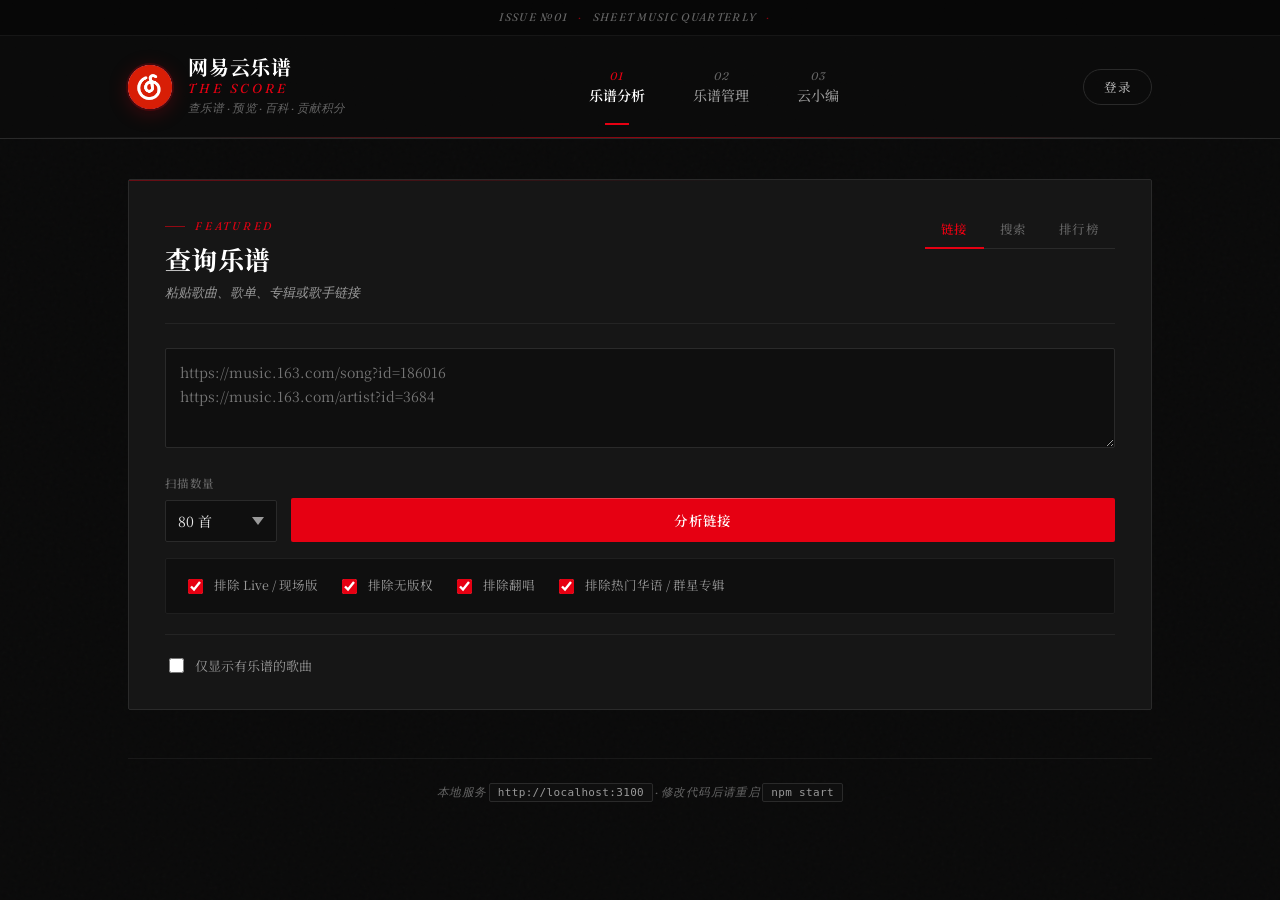
==== commit c5303de3: "feat: 重新设计音乐杂志前端 Co-authored-by: traeagent <traeagent@users.noreply.github.com>" ====
--- a/extension/app/index.html
+++ b/extension/app/index.html
@@ -3,27 +3,48 @@
 <head>
   <meta charset="UTF-8" />
   <meta name="viewport" content="width=device-width, initial-scale=1.0" />
-  <title>网易云乐谱列表</title>
+  <title>网易云乐谱 · SHEET MUSIC</title>
   <link rel="icon" type="image/png" href="/favicon.png?v=2" />
   <link rel="apple-touch-icon" href="/favicon.png?v=2" />
+  <link rel="preconnect" href="https://fonts.googleapis.com" />
+  <link rel="preconnect" href="https://fonts.gstatic.com" crossorigin />
+  <link href="https://fonts.googleapis.com/css2?family=Fraunces:ital,opsz,wght@0,9..144,300;0,9..144,400;0,9..144,600;0,9..144,700;0,9..144,900;1,9..144,300;1,9..144,400;1,9..144,600;1,9..144,700;1,9..144,900&family=Noto+Serif+SC:wght@400;500;600;700;900&display=swap" rel="stylesheet" />
   <link rel="stylesheet" href="style.css?v=ext" />
 </head>
 <body>
   <header class="site-header">
+    <div class="masthead">
+      <div class="masthead-inner">
+        <span class="masthead-meta">ISSUE №01</span>
+        <span class="masthead-divider">·</span>
+        <span class="masthead-meta">SHEET MUSIC QUARTERLY</span>
+        <span class="masthead-divider">·</span>
+        <span class="masthead-meta" id="mastheadDate"></span>
+      </div>
+    </div>
     <div class="header-inner">
       <div class="brand">
         <div class="brand-mark" aria-hidden="true">
           <img src="favicon.png" alt="" width="36" height="36" />
         </div>
         <div class="brand-copy">
-          <h1>网易云乐谱</h1>
+          <h1><span class="brand-zh">网易云乐谱</span><span class="brand-en">THE SCORE</span></h1>
           <p>查乐谱 · 预览 · 百科 · 贡献积分</p>
         </div>
       </div>
       <nav class="tabs" role="tablist">
-        <button type="button" class="tab active" data-tab="analyze" role="tab" aria-selected="true">乐谱分析</button>
-        <button type="button" class="tab" data-tab="sheet" role="tab" aria-selected="false">乐谱管理</button>
-        <button type="button" class="tab" data-tab="ugc" role="tab" aria-selected="false">云小编</button>
+        <button type="button" class="tab active" data-tab="analyze" role="tab" aria-selected="true">
+          <span class="tab-num">01</span>
+          <span class="tab-label">乐谱分析</span>
+        </button>
+        <button type="button" class="tab" data-tab="sheet" role="tab" aria-selected="false">
+          <span class="tab-num">02</span>
+          <span class="tab-label">乐谱管理</span>
+        </button>
+        <button type="button" class="tab" data-tab="ugc" role="tab" aria-selected="false">
+          <span class="tab-num">03</span>
+          <span class="tab-label">云小编</span>
+        </button>
       </nav>
       <div id="loginPanel" class="login-panel">
         <div id="loginGuest">
@@ -36,6 +57,7 @@
         </div>
       </div>
     </div>
+    <div class="header-bottom-rule"></div>
   </header>
 
   <div class="page">
@@ -44,6 +66,7 @@
       <div class="card search-card">
         <div class="card-head">
           <div>
+            <div class="section-kicker">FEATURED</div>
             <h2 class="card-title">查询乐谱</h2>
             <p class="card-desc" id="modeDesc">粘贴歌曲、歌单、专辑或歌手链接</p>
           </div>
@@ -203,6 +226,7 @@
       <div class="card">
         <div class="panel-body">
           <div class="section-head">
+            <div class="section-kicker">ARCHIVE</div>
             <h2 class="panel-title">乐谱管理</h2>
             <p class="section-desc">提交 PDF 上传乐谱；已上传列表在「我的贡献 → 类型：乐谱上传」中查看</p>
           </div>
@@ -325,6 +349,7 @@
         <div class="panel-body">
           <div class="section-head section-head-row">
             <div>
+              <div class="section-kicker">CULTURE</div>
               <h2 class="panel-title">音乐云小编</h2>
               <p class="section-desc">积分、审核任务、每日会员奖励、积分商城与抽奖</p>
             </div>
--- a/extension/app/style.css
+++ b/extension/app/style.css
@@ -1,50 +1,108 @@
+/* ============================================================
+   网易云乐谱 — EDITORIAL MUSIC MAGAZINE THEME
+   暗色基底 + 网易红单点强调
+   字体: Fraunces (斜体衬线·数字/英文) + Noto Serif SC (中文标题)
+   ============================================================ */
+
 :root {
-  --ncm-red: #c20c0c;
-  --ncm-red-hover: #a80909;
-  --ncm-red-light: #fceeee;
-  --ncm-red-soft: rgba(194, 12, 12, 0.08);
-  --bg: #f5f5f5;
-  --bg-elevated: #fafafa;
-  --surface: #ffffff;
-  --surface-hover: #fafafa;
-  --surface-muted: #f7f7f7;
-  --border: #e1e1e1;
-  --border-light: #ebebeb;
-  --text: #333333;
-  --muted: #888888;
-  --text-muted: #888888;
-  --text-light: #666666;
+  /* Core palette — dark editorial */
+  --bg: #0a0a0a;
+  --bg-elevated: #111111;
+  --surface: #161616;
+  --surface-hover: #1c1c1c;
+  --surface-muted: #0f0f0f;
+  --surface-soft: #1a1a1a;
+
+  /* Borders & lines */
+  --border: #2a2a2a;
+  --border-light: #1f1f1f;
+  --rule: #333333;
+  --hairline: rgba(255, 255, 255, 0.06);
+
+  /* Text */
+  --text: #e8e8e8;
+  --text-muted: #9a9a9a;
+  --text-faint: #666666;
+  --text-light: #b8b8b8;
+  --text-bright: #ffffff;
+
+  /* NetEase Red — singular accent */
+  --ncm-red: #e60012;
+  --ncm-red-hover: #c20c0c;
+  --ncm-red-soft: rgba(230, 0, 18, 0.12);
+  --ncm-red-glow: rgba(230, 0, 18, 0.25);
   --accent: var(--ncm-red);
   --accent-soft: var(--ncm-red-soft);
   --accent-hover: var(--ncm-red-hover);
-  --green: #59b26a;
-  --green-soft: rgba(89, 178, 106, 0.1);
-  --yellow: #e8a317;
-  --blue: #507daf;
-  --orange: #e87a2e;
-  --warn: #e8a317;
-  --radius: 8px;
-  --radius-sm: 6px;
-  --radius-xs: 4px;
-  --shadow: 0 2px 10px rgba(0, 0, 0, 0.08);
-  --shadow-sm: 0 1px 6px rgba(0, 0, 0, 0.06);
-  --transition: 0.2s ease;
-  --page-width: 980px;
-  --header-height: 70px;
+
+  /* Semantic colors */
+  --green: #3ea66a;
+  --green-soft: rgba(62, 166, 106, 0.12);
+  --yellow: #d4a72c;
+  --yellow-soft: rgba(212, 167, 44, 0.1);
+  --blue: #4a8cc7;
+  --blue-soft: rgba(74, 140, 199, 0.12);
+  --orange: #d97742;
+  --orange-soft: rgba(217, 119, 66, 0.12);
+  --warn: var(--yellow);
+
+  /* Typography */
+  --font-display: 'Fraunces', 'Noto Serif SC', Georgia, serif;
+  --font-serif: 'Noto Serif SC', 'Fraunces', Georgia, 'Songti SC', serif;
+  --font-body: 'Noto Serif SC', 'PingFang SC', 'Microsoft YaHei', Georgia, serif;
+  --font-italic: 'Fraunces', Georgia, serif;
+  --font-mono: 'JetBrains Mono', 'SF Mono', Consolas, monospace;
+
+  /* Spacing & layout */
+  --radius: 2px;
+  --radius-sm: 2px;
+  --radius-xs: 2px;
+  --page-width: 1080px;
+  --header-height: 132px;
+
+  /* Effects */
+  --shadow: 0 4px 24px rgba(0, 0, 0, 0.4);
+  --shadow-sm: 0 2px 8px rgba(0, 0, 0, 0.25);
+  --shadow-lg: 0 12px 48px rgba(0, 0, 0, 0.6);
+  --transition: 0.3s cubic-bezier(0.4, 0, 0.2, 1);
+
+  /* Noise texture */
+  --noise: url("data:image/svg+xml,%3Csvg viewBox='0 0 256 256' xmlns='http://www.w3.org/2000/svg'%3E%3Cfilter id='n'%3E%3CfeTurbulence type='fractalNoise' baseFrequency='0.9' numOctaves='4' stitchTiles='stitch'/%3E%3C/filter%3E%3Crect width='100%25' height='100%25' filter='url(%23n)' opacity='0.03'/%3E%3C/svg%3E");
 }
 
 * {
   box-sizing: border-box;
 }
 
+::selection {
+  background: var(--ncm-red);
+  color: #fff;
+}
+
+html {
+  scroll-behavior: smooth;
+}
+
 body {
   margin: 0;
-  font-family: "PingFang SC", "Microsoft YaHei", "Segoe UI", sans-serif;
+  font-family: var(--font-body);
   background: var(--bg);
   color: var(--text);
   min-height: 100vh;
-  line-height: 1.55;
+  line-height: 1.7;
   -webkit-font-smoothing: antialiased;
+  font-size: 14.5px;
+  position: relative;
+}
+
+body::before {
+  content: '';
+  position: fixed;
+  inset: 0;
+  background: var(--noise);
+  pointer-events: none;
+  z-index: 0;
+  opacity: 0.6;
 }
 
 body.modal-open {
@@ -54,17 +112,19 @@
 .page {
   max-width: var(--page-width);
   margin: 0 auto;
-  padding: 24px 20px 64px;
+  padding: 40px 28px 80px;
+  position: relative;
+  z-index: 1;
 }
 
 .panel {
-  animation: panelIn 0.24s ease;
+  animation: panelIn 0.5s cubic-bezier(0.25, 0.46, 0.45, 0.94);
 }
 
 @keyframes panelIn {
   from {
     opacity: 0;
-    transform: translateY(6px);
+    transform: translateY(12px);
   }
   to {
     opacity: 1;
@@ -72,149 +132,87 @@
   }
 }
 
-.section-head-row {
-  display: flex;
-  align-items: flex-start;
-  justify-content: space-between;
-  gap: 12px;
-}
-
-.content-block-head-stack {
-  flex-direction: column;
-  align-items: flex-start;
-}
-
-.content-block-head-stack .hint {
-  margin: 0;
-}
-
-.panel-collapse,
-.ugc-collapse {
-  border: 1px solid var(--border-light);
-  border-radius: var(--radius-sm);
-  background: var(--surface-muted);
-}
-
-.panel-collapse-summary,
-.ugc-collapse-summary {
-  display: flex;
-  align-items: center;
-  gap: 12px;
-  cursor: pointer;
-  padding: 14px 16px;
-  list-style: none;
-  user-select: none;
-}
-
-.panel-collapse-summary::-webkit-details-marker,
-.ugc-collapse-summary::-webkit-details-marker {
-  display: none;
-}
-
-.panel-collapse-summary::before,
-.ugc-collapse-summary::before {
-  content: '▸';
-  flex-shrink: 0;
-  width: 16px;
-  color: var(--muted);
-  transition: transform 0.2s ease;
-}
-
-.panel-collapse[open] > .panel-collapse-summary::before,
-.ugc-collapse[open] > .ugc-collapse-summary::before {
-  transform: rotate(90deg);
-}
-
-.panel-collapse-body,
-.ugc-collapse-body {
-  padding: 0 16px 16px;
-}
-
-.search-filter-details {
-  margin-top: 14px;
-}
-
-.search-filter-details .filter-bar {
-  margin-top: 0;
-}
-
-.ugc-section-nav-wrap {
-  position: sticky;
-  top: var(--header-height);
-  z-index: 40;
-  margin: 0 0 16px;
-  padding: 10px 0;
-  background: linear-gradient(to bottom, #fff 70%, rgba(255, 255, 255, 0));
-}
-
-.back-to-top {
-  position: fixed;
-  right: 20px;
-  bottom: 24px;
-  z-index: 90;
-  width: 44px;
-  height: 44px;
-  border: 1px solid var(--border);
-  border-radius: 50%;
-  background: #fff;
-  color: var(--text);
-  font-size: 18px;
-  font-weight: 700;
-  box-shadow: var(--shadow);
-  cursor: pointer;
-  opacity: 0;
-  pointer-events: none;
-  transform: translateY(12px);
-  transition: opacity 0.2s ease, transform 0.2s ease, background 0.2s ease;
-}
-
-.back-to-top.visible {
-  opacity: 1;
-  pointer-events: auto;
-  transform: translateY(0);
-}
-
-.back-to-top:hover {
-  background: var(--surface-muted);
-  color: var(--ncm-red);
-}
-
-/* Header — NetEase red bar */
+/* ============================================================
+   MASTHEAD & HEADER
+   ============================================================ */
+
 .site-header {
   position: sticky;
   top: 0;
   z-index: 50;
-  background: var(--ncm-red);
-  box-shadow: 0 2px 8px rgba(0, 0, 0, 0.15);
+  background: var(--bg);
+  border-bottom: 1px solid var(--border);
+  backdrop-filter: blur(12px);
+  -webkit-backdrop-filter: blur(12px);
+}
+
+.site-header::before {
+  content: '';
+  position: absolute;
+  inset: 0;
+  background: var(--noise);
+  opacity: 0.3;
+  pointer-events: none;
+}
+
+.masthead {
+  border-bottom: 1px solid var(--hairline);
+  background: rgba(0, 0, 0, 0.4);
+  position: relative;
+  z-index: 1;
+}
+
+.masthead-inner {
+  max-width: var(--page-width);
+  margin: 0 auto;
+  padding: 8px 28px;
+  display: flex;
+  align-items: center;
+  justify-content: center;
+  gap: 10px;
+  font-family: var(--font-italic);
+  font-style: italic;
+  font-size: 11px;
+  letter-spacing: 0.12em;
+  color: var(--text-faint);
+  text-transform: uppercase;
+  font-weight: 400;
+}
+
+.masthead-divider {
+  color: var(--ncm-red);
+  opacity: 0.6;
 }
 
 .header-inner {
   max-width: var(--page-width);
   margin: 0 auto;
-  padding: 0 20px;
+  padding: 20px 28px 18px;
   display: flex;
   align-items: center;
-  gap: 28px;
-  min-height: var(--header-height);
+  gap: 32px;
+  position: relative;
+  z-index: 1;
 }
 
 .brand {
   display: flex;
   align-items: center;
-  gap: 12px;
+  gap: 16px;
   min-width: 0;
   flex-shrink: 0;
 }
 
 .brand-mark {
-  width: 36px;
-  height: 36px;
+  width: 44px;
+  height: 44px;
   border-radius: 50%;
-  background: #c20c0c;
+  background: var(--ncm-red);
   display: block;
   flex-shrink: 0;
   overflow: hidden;
   line-height: 0;
+  box-shadow: 0 0 0 2px rgba(230, 0, 18, 0.2), 0 4px 20px rgba(230, 0, 18, 0.25);
 }
 
 .brand-mark img {
@@ -226,16 +224,119 @@
 
 .brand-copy h1 {
   margin: 0;
-  font-size: 18px;
+  display: flex;
+  flex-direction: column;
+  line-height: 1.1;
+}
+
+.brand-zh {
+  font-family: var(--font-serif);
+  font-size: 20px;
   font-weight: 700;
-  color: #fff;
+  color: var(--text-bright);
+  letter-spacing: 0.04em;
+}
+
+.brand-en {
+  font-family: var(--font-italic);
+  font-style: italic;
+  font-weight: 400;
+  font-size: 13px;
+  letter-spacing: 0.25em;
+  color: var(--ncm-red);
+  text-transform: uppercase;
+  margin-top: 3px;
+}
+
+.brand-copy p {
+  margin: 4px 0 0;
+  color: var(--text-faint);
+  font-size: 11.5px;
+  font-family: var(--font-italic);
+  font-style: italic;
   letter-spacing: 0.02em;
 }
 
-.brand-copy p {
-  margin: 2px 0 0;
-  color: rgba(255, 255, 255, 0.72);
+/* Tabs — editorial numbering style */
+.tabs {
+  display: flex;
+  align-items: stretch;
+  gap: 0;
+  flex: 1;
+  min-width: 0;
+  justify-content: center;
+}
+
+.tab {
+  border: none;
+  background: transparent;
+  color: var(--text-muted);
+  border-radius: 0;
+  padding: 0 24px;
+  cursor: pointer;
+  font-family: var(--font-serif);
+  font-size: 14px;
+  font-weight: 500;
+  position: relative;
+  transition: color var(--transition);
+  white-space: nowrap;
+  display: flex;
+  flex-direction: column;
+  align-items: center;
+  justify-content: center;
+  gap: 2px;
+}
+
+.tab-num {
+  font-family: var(--font-italic);
+  font-style: italic;
   font-size: 11px;
+  font-weight: 400;
+  color: var(--text-faint);
+  letter-spacing: 0.1em;
+  transition: color var(--transition);
+}
+
+.tab:hover {
+  color: var(--text-bright);
+}
+
+.tab:hover .tab-num {
+  color: var(--ncm-red);
+}
+
+.tab.active {
+  color: var(--text-bright);
+  font-weight: 600;
+  background: transparent;
+  box-shadow: none;
+}
+
+.tab.active .tab-num {
+  color: var(--ncm-red);
+}
+
+.tab.active::after {
+  content: '';
+  position: absolute;
+  left: 50%;
+  bottom: -20px;
+  transform: translateX(-50%);
+  width: 24px;
+  height: 2px;
+  background: var(--ncm-red);
+}
+
+.header-bottom-rule {
+  height: 1px;
+  background: linear-gradient(to right,
+    transparent 0%,
+    var(--border) 15%,
+    var(--ncm-red) 50%,
+    var(--border) 85%,
+    transparent 100%
+  );
+  opacity: 0.6;
 }
 
 .login-panel {
@@ -244,38 +345,41 @@
 }
 
 .btn-header {
-  border: 1px solid rgba(255, 255, 255, 0.65);
+  border: 1px solid var(--border);
   background: transparent;
+  color: var(--text-light);
+  border-radius: 999px;
+  padding: 8px 20px;
+  font-size: 12.5px;
+  font-weight: 500;
+  cursor: pointer;
+  font-family: var(--font-serif);
+  letter-spacing: 0.03em;
+  transition: all var(--transition);
+}
+
+.btn-header:hover {
+  background: var(--ncm-red);
+  border-color: var(--ncm-red);
   color: #fff;
-  border-radius: 999px;
-  padding: 7px 18px;
-  font-size: 13px;
-  font-weight: 600;
-  cursor: pointer;
-  font-family: inherit;
-  transition: background var(--transition), border-color var(--transition);
-}
-
-.btn-header:hover {
-  background: rgba(255, 255, 255, 0.12);
-  border-color: #fff;
 }
 
 .user-chip {
   display: flex;
   align-items: center;
   gap: 10px;
-  padding: 4px 12px 4px 4px;
-  background: rgba(0, 0, 0, 0.12);
+  padding: 4px 14px 4px 4px;
+  background: var(--surface);
+  border: 1px solid var(--border);
   border-radius: 999px;
 }
 
 .user-avatar {
-  width: 30px;
-  height: 30px;
+  width: 28px;
+  height: 28px;
   border-radius: 50%;
-  background: rgba(255, 255, 255, 0.2);
-  border: 2px solid rgba(255, 255, 255, 0.35);
+  background: var(--surface-soft);
+  border: 2px solid var(--border);
   overflow: hidden;
   flex-shrink: 0;
   display: flex;
@@ -291,116 +395,88 @@
 }
 
 .user-avatar.avatar-fallback {
-  font-size: 12px;
+  font-size: 11px;
   font-weight: 600;
-  color: #fff;
+  color: var(--text-muted);
   text-transform: uppercase;
+  font-family: var(--font-display);
 }
 
 .user-name {
-  font-size: 13px;
-  color: #fff;
+  font-size: 12.5px;
+  color: var(--text-light);
   max-width: 120px;
   overflow: hidden;
   text-overflow: ellipsis;
   white-space: nowrap;
+  font-family: var(--font-serif);
 }
 
 .btn-text-light {
   border: none;
   background: transparent;
-  color: rgba(255, 255, 255, 0.75);
-  font-size: 12px;
-  font-weight: 600;
+  color: var(--text-faint);
+  font-size: 11.5px;
+  font-weight: 500;
   padding: 4px 6px;
   cursor: pointer;
-  font-family: inherit;
+  font-family: var(--font-serif);
+  transition: color var(--transition);
 }
 
 .btn-text-light:hover {
-  color: #fff;
-}
-
-/* Tabs in header */
-.tabs {
-  display: flex;
-  align-items: stretch;
-  gap: 4px;
-  flex: 1;
-  min-width: 0;
-}
-
-.tab {
-  border: none;
-  background: transparent;
-  color: rgba(255, 255, 255, 0.72);
-  border-radius: 0;
-  padding: 0 18px;
-  cursor: pointer;
-  font-size: 14px;
-  font-weight: 500;
-  font-family: inherit;
+  color: var(--ncm-red);
+}
+
+/* ============================================================
+   SECTION KICKER — magazine style
+   ============================================================ */
+
+.section-kicker {
+  font-family: var(--font-italic);
+  font-style: italic;
+  font-size: 11px;
+  font-weight: 400;
+  letter-spacing: 0.25em;
+  text-transform: uppercase;
+  color: var(--ncm-red);
+  margin-bottom: 8px;
+  display: inline-block;
+}
+
+.section-kicker::before {
+  content: '';
+  display: inline-block;
+  width: 20px;
+  height: 1px;
+  background: var(--ncm-red);
+  margin-right: 10px;
+  vertical-align: middle;
+  opacity: 0.6;
+}
+
+/* ============================================================
+   CARDS
+   ============================================================ */
+
+.card {
+  background: var(--surface);
+  border: 1px solid var(--border);
+  border-radius: var(--radius);
+  padding: 32px 36px;
   position: relative;
-  transition: color var(--transition);
-  white-space: nowrap;
-  line-height: var(--header-height);
-}
-
-.tab:hover {
-  color: #fff;
-}
-
-.tab.active {
-  color: #fff;
-  font-weight: 700;
-  background: transparent;
-  box-shadow: none;
-}
-
-.tab.active::after {
+  overflow: hidden;
+}
+
+.card::before {
   content: '';
   position: absolute;
-  left: 18px;
-  right: 18px;
-  bottom: 0;
-  height: 3px;
-  background: #fff;
-  border-radius: 2px 2px 0 0;
-}
-
-button:focus-visible,
-.tab:focus-visible,
-.mode-btn:focus-visible,
-.ugc-section-link:focus-visible,
-.ugc-honor-tab:focus-visible {
-  outline: 2px solid rgba(255, 255, 255, 0.95);
-  outline-offset: 2px;
-}
-
-.card button:focus-visible,
-.modal button:focus-visible,
-.ugc-section-link:focus-visible,
-.ugc-honor-tab:focus-visible {
-  outline-color: var(--ncm-red);
-}
-
-.panel.hidden {
-  display: none;
-}
-
-.panel-body {
-  display: flex;
-  flex-direction: column;
-  gap: 16px;
-}
-
-/* Cards */
-.card {
-  background: var(--surface);
-  border: 1px solid var(--border-light);
-  border-radius: var(--radius);
-  padding: 22px 24px;
-  box-shadow: var(--shadow-sm);
+  top: 0;
+  left: 0;
+  right: 0;
+  height: 1px;
+  background: linear-gradient(to right, var(--ncm-red), transparent 60%);
+  opacity: 0.4;
 }
 
 .search-card {
@@ -410,108 +486,150 @@
 #analyzePanel {
   display: flex;
   flex-direction: column;
-  gap: 16px;
-}
-
-.content-block {
-  padding-top: 4px;
-}
-
-.content-block + .content-block,
-.content-block-divider {
-  margin-top: 20px;
-  padding-top: 20px;
-  border-top: 1px solid var(--border);
-}
-
-.content-block-head {
-  display: flex;
-  align-items: center;
-  justify-content: space-between;
-  gap: 12px;
-  margin-bottom: 14px;
-}
-
-.section-head {
-  margin-bottom: 18px;
+  gap: 20px;
 }
 
 .card-head {
   display: flex;
   justify-content: space-between;
   align-items: flex-start;
-  gap: 16px;
-  margin-bottom: 18px;
+  gap: 20px;
+  margin-bottom: 24px;
+  padding-bottom: 20px;
+  border-bottom: 1px solid var(--hairline);
 }
 
 .card-title,
 .panel-title {
-  margin: 0 0 6px;
-  font-size: 18px;
+  margin: 0 0 8px;
+  font-family: var(--font-serif);
+  font-size: 26px;
   font-weight: 700;
-  color: var(--text);
+  color: var(--text-bright);
+  letter-spacing: 0.01em;
+  line-height: 1.2;
 }
 
 .card-desc,
 .section-desc {
   margin: 0;
-  color: var(--text-light);
+  color: var(--text-muted);
   font-size: 13px;
-  line-height: 1.5;
+  line-height: 1.6;
+  font-family: var(--font-italic);
+  font-style: italic;
+}
+
+.section-head {
+  margin-bottom: 24px;
+  padding-bottom: 20px;
+  border-bottom: 1px solid var(--hairline);
+}
+
+.section-head-row {
+  display: flex;
+  align-items: flex-start;
+  justify-content: space-between;
+  gap: 16px;
 }
 
 .sub-card-title,
 .subsection-title {
   margin: 0;
-  font-size: 14px;
-  font-weight: 700;
-  color: var(--text);
-  letter-spacing: -0.01em;
-}
-
-.section-label {
-  color: var(--muted);
-  font-size: 12px;
+  font-family: var(--font-serif);
+  font-size: 15px;
   font-weight: 600;
-}
-
-/* Input modes */
+  color: var(--text-bright);
+  letter-spacing: 0.02em;
+}
+
+/* ============================================================
+   INPUT MODES
+   ============================================================ */
+
 .input-modes {
   display: flex;
-  gap: 2px;
-  padding: 3px;
-  background: var(--surface-muted);
-  border: 1px solid var(--border);
-  border-radius: var(--radius-xs);
+  gap: 0;
+  padding: 0;
+  background: transparent;
+  border: none;
+  border-radius: 0;
   width: fit-content;
   flex-shrink: 0;
+  border-bottom: 1px solid var(--border);
 }
 
 .mode-btn {
   border: none;
   background: transparent;
-  color: var(--text-light);
-  border-radius: var(--radius-xs);
-  padding: 7px 14px;
-  font-size: 13px;
+  color: var(--text-faint);
+  border-radius: 0;
+  padding: 8px 16px 10px;
+  font-size: 12.5px;
   font-weight: 500;
   cursor: pointer;
-  font-family: inherit;
-  transition: color var(--transition), background var(--transition);
+  font-family: var(--font-serif);
+  letter-spacing: 0.04em;
+  transition: color var(--transition);
+  position: relative;
 }
 
 .mode-btn.active {
   color: var(--ncm-red);
-  background: #fff;
-  box-shadow: 0 1px 3px rgba(0, 0, 0, 0.08);
+  background: transparent;
+  box-shadow: none;
+  font-weight: 600;
+}
+
+.mode-btn.active::after {
+  content: '';
+  position: absolute;
+  left: 0;
+  right: 0;
+  bottom: -1px;
+  height: 2px;
+  background: var(--ncm-red);
+}
+
+.mode-btn:hover:not(.active) {
+  color: var(--text-light);
 }
 
 .input-area {
-  margin-bottom: 16px;
+  margin-bottom: 20px;
 }
 
 .input-panel.hidden {
   display: none;
+}
+
+/* ============================================================
+   FORM CONTROLS
+   ============================================================ */
+
+#urlInput,
+#cookieInput,
+input[type='text'],
+input[type='search'],
+input[type='number'],
+select,
+textarea {
+  width: 100%;
+  font-family: var(--font-body);
+  font-size: 14px;
+  color: var(--text);
+  background: var(--surface-muted);
+  border: 1px solid var(--border);
+  border-radius: var(--radius-sm);
+  padding: 12px 14px;
+  transition: border-color var(--transition), box-shadow var(--transition), background var(--transition);
+}
+
+#urlInput,
+textarea {
+  resize: vertical;
+  min-height: 100px;
+  line-height: 1.7;
 }
 
 #keywordInput,
@@ -519,48 +637,259 @@
   padding: 12px 14px;
 }
 
-.search-filter-bar {
+#urlInput:focus,
+#cookieInput:focus,
+input:focus,
+select:focus,
+textarea:focus {
+  outline: none;
+  border-color: var(--ncm-red);
+  box-shadow: 0 0 0 3px var(--ncm-red-soft);
+  background: var(--surface);
+}
+
+#cookieInput {
+  min-height: 96px;
+  padding: 12px;
+  font-family: var(--font-mono);
+  font-size: 12px;
+  line-height: 1.6;
+}
+
+.filter-item input[type='number'] {
+  width: 56px;
+  padding: 6px 8px;
+  text-align: center;
+}
+
+.filter-item input[type='number']:disabled {
+  opacity: 0.4;
+}
+
+.ugc-filters select,
+.field select {
+  min-width: 148px;
+  padding: 10px 12px;
+  cursor: pointer;
+}
+
+select {
+  appearance: none;
+  -webkit-appearance: none;
+  background-image: url("data:image/svg+xml,%3Csvg xmlns='http://www.w3.org/2000/svg' width='12' height='8' viewBox='0 0 12 8'%3E%3Cpath fill='%23999' d='M6 8L0 0h12z'/%3E%3C/svg%3E");
+  background-repeat: no-repeat;
+  background-position: right 12px center;
+  padding-right: 32px;
+}
+
+.field-label {
+  display: block;
+  font-size: 11.5px;
+  font-weight: 600;
+  color: var(--text-muted);
+  margin-bottom: 8px;
+  letter-spacing: 0.04em;
+  text-transform: uppercase;
+  font-family: var(--font-display);
+}
+
+.field-hint {
+  display: block;
+  margin-top: 6px;
+  font-size: 12px;
+  line-height: 1.5;
+  color: var(--text-faint);
+}
+
+.field-hint code {
+  font-size: 11px;
+  background: var(--surface-muted);
+  padding: 2px 6px;
+  border-radius: 2px;
+  color: var(--text-light);
+  border: 1px solid var(--border);
+}
+
+.field {
+  display: flex;
+  flex-direction: column;
+  gap: 6px;
+}
+
+/* ============================================================
+   BUTTONS
+   ============================================================ */
+
+.btn-primary,
+.btn-secondary,
+.btn-success,
+.btn-inline,
+.btn-text,
+#confirmCookieBtn,
+#analyzeBtn,
+#createPlaylistBtn,
+#loadUgcBtn {
+  font-family: var(--font-serif);
+  cursor: pointer;
+  transition: all var(--transition);
+  letter-spacing: 0.02em;
+}
+
+.btn-primary,
+#confirmCookieBtn,
+#analyzeBtn,
+#loadUgcBtn {
+  border: none;
+  border-radius: var(--radius-xs);
+  padding: 12px 28px;
+  font-size: 13.5px;
+  font-weight: 600;
+  color: white;
+  background: var(--ncm-red);
+  position: relative;
+  overflow: hidden;
+}
+
+.btn-primary::before,
+#analyzeBtn::before {
+  content: '';
+  position: absolute;
+  top: 0;
+  left: 0;
+  right: 0;
+  height: 1px;
+  background: linear-gradient(to right, transparent, rgba(255, 255, 255, 0.3), transparent);
+}
+
+.btn-primary:hover:not(:disabled),
+#analyzeBtn:hover:not(:disabled),
+#loadUgcBtn:hover:not(:disabled) {
+  background: var(--ncm-red-hover);
+  transform: translateY(-1px);
+  box-shadow: 0 4px 16px var(--ncm-red-glow);
+}
+
+.btn-success,
+#createPlaylistBtn {
+  border: none;
+  border-radius: var(--radius-xs);
+  padding: 12px 24px;
+  font-size: 13.5px;
+  font-weight: 600;
+  color: white;
+  background: var(--green);
+}
+
+.btn-success:hover:not(:disabled) {
+  filter: brightness(1.1);
+  transform: translateY(-1px);
+  box-shadow: 0 4px 16px rgba(62, 166, 106, 0.25);
+}
+
+.btn-secondary {
+  border-radius: var(--radius-xs);
+  padding: 10px 20px;
+  font-size: 13px;
+  font-weight: 500;
+  color: var(--text-light);
+  background: var(--surface);
+  border: 1px solid var(--border);
+}
+
+.btn-secondary:hover:not(:disabled) {
+  background: var(--surface-hover);
+  border-color: var(--ncm-red);
+  color: var(--ncm-red);
+}
+
+.btn-inline {
+  border: 1px solid var(--border);
+  background: var(--surface);
+  color: var(--text-muted);
+  border-radius: var(--radius-xs);
+  padding: 7px 14px;
+  font-size: 12.5px;
+  font-weight: 500;
+}
+
+.btn-inline:hover {
+  color: var(--ncm-red);
+  border-color: var(--ncm-red);
+  background: var(--ncm-red-soft);
+}
+
+.btn-text {
+  border: none;
+  background: transparent;
+  color: var(--text-faint);
+  font-size: 12.5px;
+  font-weight: 600;
+  padding: 4px 8px;
+}
+
+.btn-text:hover {
+  color: var(--ncm-red);
+}
+
+.btn-sm {
+  padding: 8px 14px;
+  font-size: 12px;
+}
+
+button:disabled {
+  opacity: 0.4;
+  cursor: not-allowed;
+  transform: none !important;
+  box-shadow: none !important;
+}
+
+.check-label,
+.filter-item {
+  display: flex;
+  align-items: center;
+  gap: 8px;
+  color: var(--text-muted);
+  font-size: 13px;
+  cursor: pointer;
+  user-select: none;
+}
+
+.check-label.compact {
+  font-size: 12px;
+}
+
+.check-label input,
+.filter-item input[type='checkbox'] {
+  accent-color: var(--ncm-red);
+  width: 15px;
+  height: 15px;
+}
+
+/* ============================================================
+   QUERY TOOLBAR & OPTIONS
+   ============================================================ */
+
+.query-toolbar {
+  display: flex;
+  flex-wrap: wrap;
+  gap: 14px;
+  align-items: flex-end;
   margin-bottom: 16px;
+}
+
+.analyze-options {
+  display: flex;
+  flex-wrap: wrap;
+  gap: 12px 20px;
+  margin-bottom: 20px;
   padding: 16px 18px;
   background: var(--surface-muted);
-  border: 1px solid var(--border);
+  border: 1px solid var(--border-light);
   border-radius: var(--radius-sm);
 }
 
-.search-filter-bar .sub-card-title {
-  margin-bottom: 12px;
-}
-
-.search-filter-bar .filter-bar {
-  gap: 10px 14px;
-}
-
-.search-option {
-  display: flex;
-  margin-top: 12px;
-}
-
-.search-scope {
-  margin-bottom: 12px;
-}
-
-.query-toolbar {
-  display: flex;
-  flex-wrap: wrap;
-  gap: 12px;
-  align-items: flex-end;
-  margin-bottom: 12px;
-}
-
-.analyze-options {
-  display: flex;
-  flex-wrap: wrap;
-  gap: 12px 18px;
-  margin-bottom: 16px;
-}
-
 .analyze-option {
-  font-size: 13px;
+  font-size: 12.5px;
 }
 
 .toolbar-field {
@@ -571,9 +900,12 @@
 }
 
 .toolbar-field span {
-  font-size: 12px;
+  font-size: 11.5px;
   font-weight: 600;
-  color: var(--text-light);
+  color: var(--text-faint);
+  letter-spacing: 0.04em;
+  text-transform: uppercase;
+  font-family: var(--font-display);
 }
 
 .toolbar-field select {
@@ -582,16 +914,16 @@
 }
 
 .btn-query {
-  flex: 1 1 180px;
-  min-width: 160px;
+  flex: 1 1 200px;
+  min-width: 180px;
   display: inline-flex;
   align-items: center;
   justify-content: center;
-  gap: 8px;
+  gap: 10px;
 }
 
 .btn-query.is-loading .btn-label {
-  opacity: 0.85;
+  opacity: 0.9;
 }
 
 .btn-query.is-loading::before {
@@ -611,26 +943,30 @@
 
 .options-row {
   margin: 0;
-  padding-top: 16px;
-  border-top: 1px solid var(--border);
+  padding-top: 20px;
+  border-top: 1px solid var(--hairline);
 }
 
 .sub-card {
-  padding: 18px 20px;
+  padding: 20px 24px;
   background: var(--surface-muted);
   box-shadow: none;
-  border-color: var(--border);
-}
-
-/* Segmented control */
+  border-color: var(--border-light);
+}
+
+/* ============================================================
+   SEGMENTED CONTROL
+   ============================================================ */
+
 .segmented {
   display: inline-flex;
-  gap: 2px;
-  padding: 3px;
-  background: var(--surface-muted);
+  gap: 0;
+  padding: 0;
+  background: transparent;
   border: 1px solid var(--border);
   border-radius: var(--radius-xs);
   margin-bottom: 14px;
+  overflow: hidden;
 }
 
 .segmented-item {
@@ -648,19 +984,30 @@
 
 .segmented-item span {
   display: block;
-  padding: 7px 14px;
-  font-size: 13px;
+  padding: 8px 16px;
+  font-size: 12.5px;
   font-weight: 500;
-  color: var(--text-light);
-  border-radius: var(--radius-xs);
-  transition: color var(--transition), background var(--transition);
+  color: var(--text-muted);
+  transition: all var(--transition);
+  font-family: var(--font-serif);
 }
 
 .segmented-item input:checked + span {
-  color: var(--ncm-red);
-  background: #fff;
-  box-shadow: 0 1px 3px rgba(0, 0, 0, 0.08);
-}
+  color: var(--text-bright);
+  background: var(--ncm-red);
+}
+
+.segmented-item + .segmented-item {
+  border-left: 1px solid var(--border);
+}
+
+.search-scope {
+  margin-bottom: 12px;
+}
+
+/* ============================================================
+   SAVE PANEL
+   ============================================================ */
 
 .save-panel {
   display: flex;
@@ -699,221 +1046,9 @@
   align-items: center;
 }
 
-.field-label {
-  display: block;
-  font-size: 12px;
-  font-weight: 600;
-  color: var(--text-light);
-  margin-bottom: 8px;
-}
-
-.field-hint {
-  display: block;
-  margin-top: 6px;
-  font-size: 12px;
-  line-height: 1.5;
-  color: var(--text-light);
-}
-
-.field-hint code {
-  font-size: 11px;
-}
-
-.field {
-  display: flex;
-  flex-direction: column;
-  gap: 6px;
-}
-
-/* Form controls */
-#urlInput,
-#cookieInput,
-input[type='text'],
-input[type='search'],
-input[type='number'],
-select,
-textarea {
-  width: 100%;
-  font-family: inherit;
-  font-size: 14px;
-  color: var(--text);
-  background: var(--surface-muted);
-  border: 1px solid var(--border);
-  border-radius: var(--radius-sm);
-  transition: border-color var(--transition), box-shadow var(--transition), background var(--transition);
-}
-
-#urlInput,
-textarea {
-  resize: vertical;
-  min-height: 92px;
-  padding: 14px 16px;
-  line-height: 1.55;
-}
-
-#urlInput:focus,
-#cookieInput:focus,
-input:focus,
-select:focus,
-textarea:focus {
-  outline: none;
-  border-color: var(--ncm-red);
-  box-shadow: 0 0 0 2px var(--accent-soft);
-  background: #fff;
-}
-
-#cookieInput {
-  min-height: 96px;
-  padding: 12px;
-  font-family: Consolas, 'Courier New', monospace;
-  font-size: 12px;
-  line-height: 1.5;
-}
-
-.filter-item input[type='number'] {
-  width: 56px;
-  padding: 6px 8px;
-  text-align: center;
-}
-
-.filter-item input[type='number']:disabled {
-  opacity: 0.4;
-}
-
-.ugc-filters select,
-.field select {
-  min-width: 148px;
-  padding: 10px 12px;
-  cursor: pointer;
-}
-
-/* Buttons */
-.btn-primary,
-.btn-secondary,
-.btn-success,
-.btn-inline,
-.btn-text,
-#confirmCookieBtn,
-#analyzeBtn,
-#createPlaylistBtn,
-#loadUgcBtn {
-  font-family: inherit;
-  cursor: pointer;
-  transition: transform var(--transition), filter var(--transition), background var(--transition), border-color var(--transition);
-}
-
-.btn-primary,
-#confirmCookieBtn,
-#analyzeBtn,
-#loadUgcBtn {
-  border: none;
-  border-radius: var(--radius-xs);
-  padding: 10px 22px;
-  font-size: 14px;
-  font-weight: 600;
-  color: white;
-  background: var(--ncm-red);
-}
-
-.btn-primary:hover:not(:disabled),
-#analyzeBtn:hover:not(:disabled),
-#loadUgcBtn:hover:not(:disabled) {
-  background: var(--ncm-red-hover);
-  transform: none;
-}
-
-.btn-success,
-#createPlaylistBtn {
-  border: none;
-  border-radius: var(--radius-xs);
-  padding: 10px 18px;
-  font-size: 14px;
-  font-weight: 600;
-  color: white;
-  background: var(--green);
-}
-
-.btn-success:hover:not(:disabled) {
-  filter: brightness(0.95);
-}
-
-.btn-secondary {
-  border-radius: var(--radius-xs);
-  padding: 10px 18px;
-  font-size: 14px;
-  font-weight: 500;
-  color: var(--text);
-  background: #fff;
-  border: 1px solid var(--border);
-}
-
-.btn-secondary:hover:not(:disabled) {
-  background: var(--surface-muted);
-  border-color: #ccc;
-  color: var(--ncm-red);
-}
-
-.btn-inline {
-  border: 1px solid var(--border);
-  background: #fff;
-  color: var(--text-light);
-  border-radius: var(--radius-xs);
-  padding: 7px 14px;
-  font-size: 13px;
-  font-weight: 500;
-}
-
-.btn-inline:hover {
-  color: var(--ncm-red);
-  border-color: var(--ncm-red);
-  background: var(--ncm-red-light);
-}
-
-.btn-text {
-  border: none;
-  background: transparent;
-  color: var(--muted);
-  font-size: 13px;
-  font-weight: 600;
-  padding: 4px 8px;
-}
-
-.btn-text:hover {
-  color: var(--text);
-}
-
-.btn-sm {
-  padding: 8px 14px;
-  font-size: 13px;
-}
-
-button:disabled {
-  opacity: 0.48;
-  cursor: not-allowed;
-  transform: none !important;
-}
-
-.check-label,
-.filter-item {
-  display: flex;
-  align-items: center;
-  gap: 8px;
-  color: var(--muted);
-  font-size: 13px;
-  cursor: pointer;
-  user-select: none;
-}
-
-.check-label.compact {
-  font-size: 12px;
-}
-
-.check-label input,
-.filter-item input[type='checkbox'] {
-  accent-color: var(--accent);
-  width: 15px;
-  height: 15px;
-}
+/* ============================================================
+   FILTER BAR
+   ============================================================ */
 
 .filter-bar {
   display: flex;
@@ -924,73 +1059,110 @@
 
 .filter-hint,
 .hint {
-  color: var(--muted);
+  color: var(--text-faint);
   font-size: 12px;
-  line-height: 1.55;
+  line-height: 1.6;
 }
 
 .hint {
   margin: 10px 0 0;
-  font-size: 13px;
+  font-size: 12.5px;
+  font-family: var(--font-italic);
+  font-style: italic;
 }
 
 .hint code {
   font-size: 11px;
   padding: 2px 6px;
-  border-radius: 4px;
+  border-radius: 2px;
   background: var(--surface-muted);
   border: 1px solid var(--border);
   color: var(--text-light);
 }
 
-/* Notice */
-.notice {
-  margin-bottom: 0;
-  padding: 12px 14px;
+/* ============================================================
+   COLLAPSIBLE PANELS
+   ============================================================ */
+
+.panel-collapse,
+.ugc-collapse {
+  border: 1px solid var(--border);
   border-radius: var(--radius-sm);
-  background: #fffbe6;
-  border: 1px solid #ffe58f;
-  font-size: 13px;
-}
-
-.notice summary {
+  background: var(--surface-muted);
+}
+
+.panel-collapse-summary,
+.ugc-collapse-summary {
+  display: flex;
+  align-items: center;
+  gap: 12px;
   cursor: pointer;
-  color: #d48806;
-  font-weight: 600;
+  padding: 16px 18px;
   list-style: none;
-}
-
-.notice summary::-webkit-details-marker {
+  user-select: none;
+  font-family: var(--font-serif);
+  font-size: 14px;
+  color: var(--text-light);
+}
+
+.panel-collapse-summary::-webkit-details-marker,
+.ugc-collapse-summary::-webkit-details-marker {
   display: none;
 }
 
-.notice p {
-  margin: 10px 0 0;
-  color: var(--muted);
-  line-height: 1.55;
-}
-
-/* Status & stats */
+.panel-collapse-summary::before,
+.ugc-collapse-summary::before {
+  content: '▸';
+  flex-shrink: 0;
+  width: 16px;
+  color: var(--ncm-red);
+  transition: transform 0.3s ease;
+  font-size: 10px;
+}
+
+.panel-collapse[open] > .panel-collapse-summary::before,
+.ugc-collapse[open] > .ugc-collapse-summary::before {
+  transform: rotate(90deg);
+}
+
+.panel-collapse-body,
+.ugc-collapse-body {
+  padding: 0 18px 18px;
+}
+
+.search-filter-details {
+  margin-top: 16px;
+}
+
+.search-filter-details .filter-bar {
+  margin-top: 0;
+}
+
+/* ============================================================
+   STATUS & STATS
+   ============================================================ */
+
 .hidden {
   display: none !important;
 }
 
 .status,
 .success-link {
-  padding: 12px 16px;
+  padding: 14px 18px;
   border-radius: var(--radius-sm);
-  font-size: 14px;
+  font-size: 13.5px;
+  font-family: var(--font-serif);
 }
 
 .status {
-  background: var(--ncm-red-light);
-  border: 1px solid #f5c6c6;
-  color: var(--text);
+  background: var(--ncm-red-soft);
+  border: 1px solid rgba(230, 0, 18, 0.2);
+  color: var(--text-light);
 }
 
 .status.loading {
   background: var(--green-soft);
-  border-color: #b7e0c0;
+  border-color: rgba(62, 166, 106, 0.25);
   display: flex;
   align-items: center;
   gap: 10px;
@@ -1000,7 +1172,7 @@
   content: '';
   width: 14px;
   height: 14px;
-  border: 2px solid rgba(62, 207, 142, 0.25);
+  border: 2px solid rgba(62, 166, 106, 0.25);
   border-top-color: var(--green);
   border-radius: 50%;
   animation: spin 0.7s linear infinite;
@@ -1009,68 +1181,111 @@
 
 .success-link {
   background: var(--green-soft);
-  border: 1px solid #b7e0c0;
+  border: 1px solid rgba(62, 166, 106, 0.25);
 }
 
 .success-link a {
   color: var(--green);
   font-weight: 600;
   text-decoration: none;
+  border-bottom: 1px solid rgba(62, 166, 106, 0.3);
 }
 
 .success-link a:hover {
-  text-decoration: underline;
-}
-
+  border-bottom-color: var(--green);
+}
+
+/* Stat grid — editorial number display */
 .stat-grid {
   display: grid;
-  grid-template-columns: repeat(auto-fit, minmax(120px, 1fr));
-  gap: 10px;
+  grid-template-columns: repeat(auto-fit, minmax(140px, 1fr));
+  gap: 1px;
+  background: var(--border);
+  border: 1px solid var(--border);
+  border-radius: var(--radius-sm);
+  overflow: hidden;
 }
 
 .stat-grid .summary-item {
-  padding: 16px 14px;
-  background: var(--surface-muted);
-  border: 1px solid var(--border-light);
-  border-radius: var(--radius-sm);
+  padding: 24px 18px;
+  background: var(--surface);
   text-align: center;
+  position: relative;
 }
 
 .stat-grid .summary-item strong {
   display: block;
-  font-size: 1.65rem;
-  font-weight: 700;
-  line-height: 1.15;
-  margin-bottom: 4px;
-  color: var(--text);
+  font-family: var(--font-display);
+  font-size: 2.2rem;
+  font-weight: 300;
+  line-height: 1;
+  margin-bottom: 8px;
+  color: var(--text-bright);
+  font-style: italic;
+  letter-spacing: -0.02em;
 }
 
 .stat-grid .summary-item span {
-  color: var(--muted);
-  font-size: 12px;
+  color: var(--text-faint);
+  font-size: 11px;
   font-weight: 500;
+  letter-spacing: 0.08em;
+  text-transform: uppercase;
+  font-family: var(--font-serif);
 }
 
 .stat-grid .summary-item.highlight {
-  background: var(--ncm-red-light);
-  border-color: #f0c0c0;
+  background: var(--ncm-red-soft);
 }
 
 .stat-grid .summary-item.highlight strong {
   color: var(--ncm-red);
-  font-size: 1.85rem;
-}
+  font-size: 2.4rem;
+  font-weight: 400;
+}
+
+.summary-item-link {
+  cursor: pointer;
+  transition: background var(--transition);
+}
+
+.summary-item-link:hover {
+  background: var(--surface-hover) !important;
+}
+
+.summary-item-link:focus-visible {
+  outline: 2px solid var(--accent);
+  outline-offset: -2px;
+}
+
+/* ============================================================
+   SOURCE INFO
+   ============================================================ */
 
 .source-info {
-  padding: 16px 18px;
+  padding: 18px 22px;
   background: var(--surface);
   border: 1px solid var(--border);
   border-radius: var(--radius-sm);
+  position: relative;
+}
+
+.source-info::before {
+  content: '';
+  position: absolute;
+  left: 0;
+  top: 0;
+  bottom: 0;
+  width: 3px;
+  background: var(--ncm-red);
 }
 
 .source-info h2 {
   margin: 0;
-  font-size: 1.05rem;
+  font-family: var(--font-serif);
+  font-size: 16px;
+  font-weight: 600;
+  color: var(--text-bright);
 }
 
 .source-head {
@@ -1078,68 +1293,86 @@
   flex-wrap: wrap;
   align-items: center;
   gap: 10px;
-  margin-bottom: 4px;
+  margin-bottom: 6px;
 }
 
 .source-badge {
-  font-size: 11px;
+  font-size: 10.5px;
   font-weight: 600;
   padding: 3px 10px;
-  border-radius: var(--radius-xs);
+  border-radius: 2px;
   color: var(--ncm-red);
-  background: var(--ncm-red-light);
-  border: 1px solid #f0c0c0;
+  background: var(--ncm-red-soft);
+  border: 1px solid rgba(230, 0, 18, 0.2);
+  letter-spacing: 0.06em;
+  text-transform: uppercase;
+  font-family: var(--font-display);
 }
 
 .source-info p {
   margin: 0;
-  color: var(--muted);
-  font-size: 13px;
-}
-
-/* Results */
+  color: var(--text-muted);
+  font-size: 12.5px;
+  font-family: var(--font-italic);
+  font-style: italic;
+}
+
+/* ============================================================
+   RESULTS — SONG CARDS (magazine article style)
+   ============================================================ */
+
 .results-section {
   display: flex;
   flex-direction: column;
-  gap: 14px;
+  gap: 16px;
 }
 
 .results-section.hidden {
   display: none !important;
 }
 
-.results-section .stat-grid {
-  margin-top: 0;
-}
-
-.results-section .source-info {
-  margin-top: 0;
-}
-
 .results {
   display: grid;
-  gap: 14px;
+  gap: 16px;
   margin-top: 0;
 }
 
 .song-card {
   background: var(--surface);
-  border: 1px solid var(--border-light);
+  border: 1px solid var(--border);
   border-radius: var(--radius);
-  padding: 18px 20px;
+  padding: 24px 28px;
   transition: border-color var(--transition), box-shadow var(--transition);
-  animation: fadeUp 0.35s ease both;
+  animation: fadeUp 0.5s cubic-bezier(0.25, 0.46, 0.45, 0.94) both;
+  position: relative;
+  overflow: hidden;
+}
+
+.song-card::before {
+  content: '';
+  position: absolute;
+  top: 0;
+  left: 0;
+  width: 4px;
+  height: 100%;
+  background: var(--ncm-red);
+  opacity: 0;
+  transition: opacity var(--transition);
 }
 
 .song-card:hover {
-  border-color: #ddd;
-  box-shadow: var(--shadow-sm);
+  border-color: rgba(230, 0, 18, 0.3);
+  box-shadow: 0 8px 32px rgba(0, 0, 0, 0.3);
+}
+
+.song-card:hover::before {
+  opacity: 1;
 }
 
 @keyframes fadeUp {
   from {
     opacity: 0;
-    transform: translateY(8px);
+    transform: translateY(16px);
   }
   to {
     opacity: 1;
@@ -1149,22 +1382,22 @@
 
 .song-head {
   display: flex;
-  gap: 16px;
+  gap: 20px;
 }
 
 .cover {
-  width: 80px;
-  height: 80px;
+  width: 90px;
+  height: 90px;
   border-radius: var(--radius-xs);
   object-fit: cover;
   background: var(--surface-muted);
   flex-shrink: 0;
-  box-shadow: 0 2px 8px rgba(0, 0, 0, 0.1);
+  box-shadow: 0 4px 16px rgba(0, 0, 0, 0.3);
 }
 
 .cover[src^='data:'] {
   object-fit: contain;
-  padding: 8px;
+  padding: 12px;
   box-sizing: border-box;
 }
 
@@ -1174,88 +1407,95 @@
 }
 
 .meta h2 {
-  margin: 0 0 4px;
-  font-size: 1.05rem;
-  font-weight: 700;
-  line-height: 1.35;
+  margin: 0 0 6px;
+  font-family: var(--font-serif);
+  font-size: 19px;
+  font-weight: 600;
+  line-height: 1.3;
+  color: var(--text-bright);
 }
 
 .meta p {
-  margin: 0 0 2px;
-  color: var(--muted);
+  margin: 0 0 3px;
+  color: var(--text-muted);
   font-size: 13px;
+  font-family: var(--font-italic);
+  font-style: italic;
 }
 
 .badges {
   display: flex;
   flex-wrap: wrap;
   gap: 6px;
-  margin-top: 10px;
+  margin-top: 12px;
 }
 
 .badge {
-  font-size: 11px;
+  font-size: 10.5px;
   font-weight: 500;
-  padding: 3px 9px;
-  border-radius: var(--radius-xs);
+  padding: 3px 10px;
+  border-radius: 2px;
   background: var(--surface-muted);
-  color: var(--text-light);
-  border: 1px solid var(--border);
+  color: var(--text-muted);
+  border: 1px solid var(--border);
+  letter-spacing: 0.02em;
+  font-family: var(--font-serif);
 }
 
 .badge.has-sheet {
   color: var(--green);
   background: var(--green-soft);
-  border-color: #b7e0c0;
+  border-color: rgba(62, 166, 106, 0.2);
 }
 
 .badge.filter-match {
-  color: #d48806;
-  background: #fffbe6;
-  border-color: #ffe58f;
+  color: var(--yellow);
+  background: var(--yellow-soft);
+  border-color: rgba(212, 167, 44, 0.2);
 }
 
 .badge.audit-pass {
   color: var(--green);
   background: var(--green-soft);
-  border-color: #b7e0c0;
+  border-color: rgba(62, 166, 106, 0.2);
 }
 
 .badge.audit-wait {
-  color: #d48806;
-  background: #fffbe6;
-  border-color: #ffe58f;
+  color: var(--yellow);
+  background: var(--yellow-soft);
+  border-color: rgba(212, 167, 44, 0.2);
 }
 
 .badge.audit-pending {
   color: var(--blue);
-  background: rgba(80, 125, 175, 0.1);
-  border-color: rgba(80, 125, 175, 0.25);
+  background: var(--blue-soft);
+  border-color: rgba(74, 140, 199, 0.2);
 }
 
 .badge.audit-reject {
   color: var(--ncm-red);
-  background: var(--ncm-red-light);
-  border-color: #f0c0c0;
+  background: var(--ncm-red-soft);
+  border-color: rgba(230, 0, 18, 0.2);
 }
 
 .badge.audit-partial {
   color: var(--orange);
-  background: rgba(232, 122, 46, 0.1);
-  border-color: rgba(232, 122, 46, 0.25);
+  background: var(--orange-soft);
+  border-color: rgba(217, 119, 66, 0.2);
 }
 
 .badge.type-tag {
-  color: var(--text-light);
+  color: var(--text-muted);
   background: var(--surface-muted);
   border: 1px solid var(--border);
 }
 
+/* Sheet grid */
 .sheet-grid {
   display: grid;
-  grid-template-columns: repeat(auto-fill, minmax(148px, 1fr));
-  gap: 10px;
-  margin-top: 16px;
+  grid-template-columns: repeat(auto-fill, minmax(160px, 1fr));
+  gap: 12px;
+  margin-top: 20px;
 }
 
 .sheet-item {
@@ -1264,14 +1504,14 @@
   overflow: hidden;
   background: var(--surface-muted);
   cursor: pointer;
-  transition: border-color var(--transition), transform var(--transition), box-shadow var(--transition);
+  transition: all var(--transition);
 }
 
 .sheet-item:hover,
 .sheet-item:focus-visible {
   border-color: var(--ncm-red);
-  transform: translateY(-2px);
-  box-shadow: var(--shadow-sm);
+  transform: translateY(-3px);
+  box-shadow: 0 8px 24px rgba(0, 0, 0, 0.3);
   outline: none;
 }
 
@@ -1280,55 +1520,67 @@
   aspect-ratio: 3 / 4;
   object-fit: cover;
   display: block;
-  background: #eee;
+  background: var(--surface);
+  filter: saturate(0.9);
+  transition: filter var(--transition);
+}
+
+.sheet-item:hover img {
+  filter: saturate(1);
 }
 
 .sheet-item .info {
-  padding: 10px 11px 11px;
+  padding: 12px 13px 13px;
 }
 
 .sheet-item .title {
-  font-size: 13px;
-  font-weight: 700;
-  margin-bottom: 4px;
-  line-height: 1.35;
+  font-size: 12.5px;
+  font-weight: 600;
+  margin-bottom: 6px;
+  line-height: 1.4;
   display: -webkit-box;
   -webkit-line-clamp: 2;
   -webkit-box-orient: vertical;
   overflow: hidden;
+  color: var(--text-light);
+  font-family: var(--font-serif);
 }
 
 .sheet-item .detail {
   font-size: 11px;
-  color: var(--muted);
-  line-height: 1.45;
+  color: var(--text-faint);
+  line-height: 1.5;
 }
 
 .sheet-meta-line {
   margin-top: 4px;
-  color: var(--muted) !important;
+  color: var(--text-faint) !important;
   font-size: 10px !important;
 }
 
 .sheet-preview-hint {
   margin-top: 6px;
   color: var(--ncm-red) !important;
-  font-size: 11px;
+  font-size: 10.5px !important;
   font-weight: 500;
+  font-family: var(--font-italic);
+  font-style: italic;
 }
 
 .song-actions {
-  margin-top: 12px;
-  padding-top: 12px;
-  border-top: 1px solid var(--border);
+  margin-top: 16px;
+  padding-top: 16px;
+  border-top: 1px solid var(--hairline);
 }
 
 .empty-state,
 .empty-sheets {
   text-align: center;
-  padding: 28px 16px;
-  color: var(--muted);
-  font-size: 14px;
+  padding: 36px 20px;
+  color: var(--text-faint);
+  font-size: 13.5px;
+  font-family: var(--font-italic);
+  font-style: italic;
 }
 
 .card-empty {
@@ -1338,15 +1590,28 @@
 }
 
 .empty-state-icon {
-  font-size: 1.75rem;
-  margin-bottom: 8px;
-  opacity: 0.45;
-}
-
-/* UGC panel */
+  font-size: 2rem;
+  margin-bottom: 10px;
+  opacity: 0.3;
+  font-family: var(--font-display);
+}
+
+/* ============================================================
+   UGC PANEL
+   ============================================================ */
+
+.ugc-section-nav-wrap {
+  position: sticky;
+  top: var(--header-height);
+  z-index: 40;
+  margin: 0 0 20px;
+  padding: 12px 0;
+  background: linear-gradient(to bottom, var(--bg) 70%, rgba(10, 10, 10, 0));
+}
+
 .ugc-section-nav {
   display: flex;
-  gap: 8px;
+  gap: 6px;
   overflow-x: auto;
   padding-bottom: 4px;
   margin: -4px 0 16px;
@@ -1360,21 +1625,21 @@
 .ugc-section-link {
   flex-shrink: 0;
   border: 1px solid var(--border);
-  background: var(--surface-muted);
-  color: var(--text-light);
+  background: var(--surface);
+  color: var(--text-muted);
   border-radius: 999px;
-  padding: 6px 14px;
-  font-size: 13px;
-  font-weight: 600;
+  padding: 7px 16px;
+  font-size: 12.5px;
+  font-weight: 500;
   cursor: pointer;
-  font-family: inherit;
-  transition: background var(--transition), color var(--transition), border-color var(--transition);
+  font-family: var(--font-serif);
+  transition: all var(--transition);
 }
 
 .ugc-section-link:hover {
-  background: var(--accent-soft);
+  background: var(--ncm-red-soft);
   color: var(--ncm-red);
-  border-color: rgba(194, 12, 12, 0.2);
+  border-color: rgba(230, 0, 18, 0.3);
 }
 
 .ugc-section-link.active {
@@ -1384,7 +1649,7 @@
 }
 
 .ugc-section-anchor {
-  scroll-margin-top: calc(var(--header-height) + 56px);
+  scroll-margin-top: calc(var(--header-height) + 60px);
 }
 
 .ugc-collapse-leading {
@@ -1398,14 +1663,17 @@
 
 .ugc-collapse-title {
   font-size: 15px;
-  font-weight: 700;
-  color: var(--text);
+  font-weight: 600;
+  color: var(--text-bright);
+  font-family: var(--font-serif);
 }
 
 .ugc-collapse-meta {
   font-size: 12px;
   font-weight: 500;
-  color: var(--muted);
+  color: var(--text-faint);
+  font-family: var(--font-italic);
+  font-style: italic;
 }
 
 .ugc-collapse-toolbar {
@@ -1417,24 +1685,30 @@
 .ugc-collapse-body .ugc-honor-tabs {
   margin-bottom: 12px;
 }
+
+/* ============================================================
+   TOAST
+   ============================================================ */
 
 .app-toast {
   position: fixed;
   left: 50%;
-  bottom: 24px;
+  bottom: 32px;
   transform: translate(-50%, 120%);
   z-index: 200;
   max-width: min(92vw, 420px);
-  padding: 12px 18px;
-  border-radius: 999px;
-  font-size: 14px;
-  font-weight: 600;
+  padding: 12px 20px;
+  border-radius: 2px;
+  font-size: 13.5px;
+  font-weight: 500;
   color: #fff;
-  background: rgba(51, 51, 51, 0.92);
-  box-shadow: var(--shadow);
+  background: rgba(20, 20, 20, 0.95);
+  box-shadow: 0 8px 32px rgba(0, 0, 0, 0.5);
   opacity: 0;
   pointer-events: none;
-  transition: transform 0.28s ease, opacity 0.28s ease;
+  transition: transform 0.35s cubic-bezier(0.25, 0.46, 0.45, 0.94), opacity 0.3s ease;
+  font-family: var(--font-serif);
+  border: 1px solid var(--border);
 }
 
 .app-toast.visible {
@@ -1443,16 +1717,22 @@
 }
 
 .app-toast.success {
-  background: rgba(47, 143, 71, 0.95);
+  background: rgba(46, 125, 70, 0.95);
+  border-color: rgba(62, 166, 106, 0.3);
 }
 
 .app-toast.error {
-  background: rgba(194, 12, 12, 0.95);
+  background: rgba(180, 20, 20, 0.95);
+  border-color: rgba(230, 0, 18, 0.3);
 }
 
 .app-toast.info {
-  background: rgba(51, 51, 51, 0.92);
-}
+  background: rgba(20, 20, 20, 0.95);
+}
+
+/* ============================================================
+   UGC PROFILE & DAILY REWARD
+   ============================================================ */
 
 .ugc-quick-actions {
   display: flex;
@@ -1474,8 +1754,13 @@
 .ugc-integration-item {
   border: 1px solid var(--border);
   border-radius: var(--radius-sm);
-  padding: 12px 14px;
+  padding: 12px 16px;
   background: var(--surface-muted);
+  transition: border-color var(--transition);
+}
+
+.ugc-integration-item:hover {
+  border-color: rgba(230, 0, 18, 0.2);
 }
 
 .ugc-integration-main {
@@ -1487,12 +1772,16 @@
 
 .points-plus {
   color: var(--green);
-  font-weight: 700;
+  font-weight: 600;
+  font-family: var(--font-display);
+  font-style: italic;
 }
 
 .points-minus {
   color: var(--ncm-red);
-  font-weight: 700;
+  font-weight: 600;
+  font-family: var(--font-display);
+  font-style: italic;
 }
 
 .ugc-filters {
@@ -1503,7 +1792,7 @@
 }
 
 .ugc-integration:not(.hidden) {
-  margin-top: 14px;
+  margin-top: 16px;
 }
 
 .ugc-list {
@@ -1515,13 +1804,13 @@
 .ugc-item {
   border: 1px solid var(--border-light);
   border-radius: var(--radius-sm);
-  padding: 14px 16px;
-  background: #fff;
-  transition: border-color var(--transition), box-shadow var(--transition);
+  padding: 14px 18px;
+  background: var(--surface);
+  transition: all var(--transition);
 }
 
 .ugc-item:hover {
-  border-color: #ddd;
+  border-color: rgba(230, 0, 18, 0.2);
   box-shadow: var(--shadow-sm);
 }
 
@@ -1535,8 +1824,11 @@
 
 .ugc-item-head strong {
   font-size: 14px;
-  line-height: 1.45;
+  line-height: 1.5;
   flex: 1;
+  font-weight: 600;
+  color: var(--text-light);
+  font-family: var(--font-serif);
 }
 
 .ugc-meta {
@@ -1545,8 +1837,10 @@
   align-items: center;
   gap: 8px;
   margin: 0;
-  font-size: 12px;
-  color: var(--muted);
+  font-size: 11.5px;
+  color: var(--text-faint);
+  font-family: var(--font-italic);
+  font-style: italic;
 }
 
 .ugc-meta-sep {
@@ -1555,11 +1849,11 @@
 
 .ugc-reason {
   margin: 10px 0 0;
-  padding: 8px 10px;
-  font-size: 12px;
+  padding: 10px 12px;
+  font-size: 12.5px;
   color: var(--ncm-red);
-  background: var(--ncm-red-light);
-  border-radius: var(--radius-xs);
+  background: var(--ncm-red-soft);
+  border-radius: 2px;
   border-left: 3px solid var(--ncm-red);
 }
 
@@ -1569,70 +1863,94 @@
 }
 
 .ugc-profile {
+  margin-bottom: 22px;
+}
+
+.ugc-profile-card {
+  display: flex;
+  align-items: center;
+  gap: 16px;
   margin-bottom: 18px;
-}
-
-.ugc-profile-card {
-  display: flex;
-  align-items: center;
-  gap: 14px;
-  margin-bottom: 14px;
+  padding: 20px;
+  background: var(--surface-muted);
+  border: 1px solid var(--border);
+  border-radius: var(--radius-sm);
 }
 
 .ugc-profile-avatar {
-  width: 56px;
-  height: 56px;
+  width: 64px;
+  height: 64px;
   border-radius: 50%;
   object-fit: cover;
   flex-shrink: 0;
+  border: 2px solid var(--ncm-red);
+  box-shadow: 0 0 0 4px var(--ncm-red-soft);
 }
 
 .ugc-profile-avatar.placeholder {
   display: grid;
   place-items: center;
-  background: var(--surface-muted);
-  color: var(--muted);
+  background: var(--surface-soft);
+  color: var(--text-faint);
   font-weight: 700;
+  font-family: var(--font-display);
+  font-size: 24px;
 }
 
 .ugc-profile-title {
   display: flex;
   flex-wrap: wrap;
   align-items: center;
-  gap: 8px;
+  gap: 10px;
+}
+
+.ugc-profile-title strong {
+  font-family: var(--font-serif);
+  font-size: 18px;
+  font-weight: 600;
+  color: var(--text-bright);
 }
 
 .ugc-daily-reward {
-  margin-bottom: 14px;
+  margin-bottom: 16px;
 }
 
 .ugc-reward-card {
-  border: 1px solid var(--border-light);
+  border: 1px solid var(--border);
   border-radius: var(--radius-sm);
-  padding: 14px 16px;
-  background: linear-gradient(135deg, #fff8f0, #fff);
+  padding: 18px 20px;
+  background: linear-gradient(135deg, var(--ncm-red-soft), transparent 60%);
 }
 
 .ugc-reward-head {
   display: flex;
   justify-content: space-between;
   gap: 12px;
-  margin-bottom: 10px;
+  margin-bottom: 12px;
   font-size: 14px;
+  font-family: var(--font-serif);
+  font-weight: 600;
+  color: var(--text-light);
 }
 
 .ugc-progress {
-  height: 8px;
+  height: 6px;
   border-radius: 999px;
-  background: #eee;
+  background: var(--surface-muted);
   overflow: hidden;
+  border: 1px solid var(--border);
 }
 
 .ugc-progress-bar {
   height: 100%;
-  background: linear-gradient(90deg, #ec4141, #ff8a65);
+  background: linear-gradient(90deg, var(--ncm-red), #ff4d4d);
   border-radius: inherit;
-}
+  transition: width 0.6s ease;
+}
+
+/* ============================================================
+   UGC LOTTERY & MALL
+   ============================================================ */
 
 .ugc-lottery,
 .ugc-mall {
@@ -1640,10 +1958,10 @@
 }
 
 .ugc-lottery-card {
-  border: 1px solid var(--border-light);
+  border: 1px solid var(--border);
   border-radius: var(--radius-sm);
-  padding: 14px 16px;
-  background: #fff;
+  padding: 18px 20px;
+  background: var(--surface);
 }
 
 .ugc-lottery-head {
@@ -1651,7 +1969,14 @@
   flex-wrap: wrap;
   justify-content: space-between;
   gap: 12px;
-  margin-bottom: 12px;
+  margin-bottom: 14px;
+}
+
+.ugc-lottery-head strong {
+  font-family: var(--font-serif);
+  font-size: 15px;
+  font-weight: 600;
+  color: var(--text-bright);
 }
 
 .ugc-lottery-actions {
@@ -1662,71 +1987,64 @@
 
 .lottery-prize-grid {
   display: grid;
-  grid-template-columns: repeat(auto-fill, minmax(88px, 1fr));
-  gap: 10px;
-  margin-bottom: 12px;
+  grid-template-columns: repeat(auto-fill, minmax(96px, 1fr));
+  gap: 12px;
+  margin-bottom: 14px;
 }
 
 .lottery-prize {
   display: grid;
-  gap: 6px;
+  gap: 8px;
   text-align: center;
-  font-size: 12px;
-  color: var(--muted);
+  font-size: 11px;
+  color: var(--text-faint);
 }
 
 .lottery-prize img,
 .lottery-prize-placeholder {
   width: 100%;
   aspect-ratio: 1;
-  border-radius: 10px;
+  border-radius: var(--radius-sm);
   object-fit: cover;
   background: var(--surface-muted);
+  border: 1px solid var(--border);
 }
 
 .lottery-prize-placeholder {
   display: grid;
   place-items: center;
   font-weight: 700;
-  color: var(--muted);
-}
-
-.ugc-lottery-token {
-  margin-top: 10px;
-}
-
-.ugc-lottery-note,
-.ugc-mall-note,
-.ugc-mall-meta {
-  margin-top: 10px;
+  color: var(--text-faint);
+  font-family: var(--font-display);
+  font-size: 24px;
 }
 
 .ugc-mall-grid {
   display: grid;
-  grid-template-columns: repeat(auto-fill, minmax(240px, 1fr));
+  grid-template-columns: repeat(auto-fill, minmax(260px, 1fr));
   gap: 12px;
 }
 
 .ugc-mall-item {
   display: grid;
-  grid-template-columns: 72px 1fr;
-  gap: 12px;
-  padding: 12px;
-  border: 1px solid var(--border-light);
+  grid-template-columns: 80px 1fr;
+  gap: 14px;
+  padding: 14px;
+  border: 1px solid var(--border);
   border-radius: var(--radius-sm);
-  background: #fff;
+  background: var(--surface);
   width: 100%;
   text-align: left;
   cursor: pointer;
   font: inherit;
   color: inherit;
-  transition: border-color var(--transition), box-shadow var(--transition), transform var(--transition);
+  transition: all var(--transition);
 }
 
 .ugc-mall-item:hover:not(:disabled) {
   border-color: var(--accent);
-  box-shadow: var(--shadow-sm);
-  transform: translateY(-1px);
+  box-shadow: 0 4px 20px rgba(0, 0, 0, 0.3);
+  transform: translateY(-2px);
 }
 
 .ugc-mall-item:focus-visible {
@@ -1735,118 +2053,13 @@
 }
 
 .ugc-mall-item.sold-out {
-  opacity: 0.65;
-}
-
-.ui-pagination {
-  display: flex;
-  align-items: center;
-  justify-content: center;
-  gap: 12px;
-  margin-top: 14px;
-  flex-wrap: wrap;
-}
-
-.ui-page-info {
-  font-size: 13px;
-  color: var(--muted);
-  min-width: 72px;
-  text-align: center;
-}
-
-.summary-item-link {
-  cursor: pointer;
-  transition: background var(--transition), transform var(--transition);
-}
-
-.summary-item-link:hover {
-  background: rgba(236, 65, 65, 0.06);
-  transform: translateY(-1px);
-}
-
-.summary-item-link:focus-visible {
-  outline: 2px solid var(--accent);
-  outline-offset: 2px;
-}
-
-.mall-modal-head {
-  display: flex;
-  flex-direction: column;
-  gap: 4px;
-  min-width: 0;
-}
-
-.mall-modal-back {
-  align-self: flex-start;
-  padding: 0;
-  font-size: 13px;
-}
-
-.mall-modal-body {
-  padding: 0 20px 16px;
-}
-
-.mall-modal-footer {
-  justify-content: space-between;
-  gap: 12px;
-  flex-wrap: wrap;
-}
-
-.mall-product-detail {
-  display: grid;
-  gap: 16px;
-}
-
-.mall-product-hero {
-  display: grid;
-  grid-template-columns: 120px 1fr;
-  gap: 16px;
-  align-items: start;
-}
-
-.mall-product-hero img,
-.mall-product-hero .ugc-mall-img.placeholder {
-  width: 120px;
-  height: 120px;
-}
-
-.mall-product-meta {
-  display: grid;
-  gap: 8px;
-}
-
-.mall-product-meta strong {
-  font-size: 1.1rem;
-}
-
-.mall-product-actions {
-  display: flex;
-  gap: 10px;
-  flex-wrap: wrap;
-}
-
-.mall-modal-toolbar {
-  display: flex;
-  justify-content: space-between;
-  align-items: center;
-  gap: 12px;
-  margin-bottom: 12px;
-  flex-wrap: wrap;
-}
-
-.ugc-integration-wrap {
-  margin-top: 12px;
-}
-
-.ugc-list-pagination,
-.sheet-upload-pagination {
-  margin-top: 12px;
+  opacity: 0.5;
 }
 
 .ugc-mall-img {
-  width: 72px;
-  height: 72px;
-  border-radius: var(--radius-xs);
+  width: 80px;
+  height: 80px;
+  border-radius: var(--radius-sm);
   object-fit: cover;
 }
 
@@ -1854,8 +2067,9 @@
   display: grid;
   place-items: center;
   background: var(--surface-muted);
-  color: var(--muted);
+  color: var(--text-faint);
   font-weight: 700;
+  font-family: var(--font-display);
 }
 
 .ugc-mall-main {
@@ -1864,23 +2078,45 @@
   align-content: start;
 }
 
+.ugc-mall-main strong {
+  font-family: var(--font-serif);
+  font-size: 13.5px;
+  font-weight: 600;
+  color: var(--text-light);
+}
+
+.ugc-mall-main span {
+  font-size: 11.5px;
+  color: var(--text-faint);
+}
+
 .ugc-mall-section {
-  margin-top: 16px;
-}
+  margin-top: 18px;
+}
+
+/* ============================================================
+   UGC TASK GRID
+   ============================================================ */
 
 .ugc-task-grid {
   display: grid;
-  grid-template-columns: repeat(auto-fill, minmax(220px, 1fr));
+  grid-template-columns: repeat(auto-fill, minmax(240px, 1fr));
   gap: 12px;
 }
 
 .ugc-task-card {
-  border: 1px solid var(--border-light);
+  border: 1px solid var(--border);
   border-radius: var(--radius-sm);
-  padding: 14px;
-  background: #fff;
+  padding: 16px;
+  background: var(--surface);
   display: grid;
   gap: 8px;
+  transition: all var(--transition);
+}
+
+.ugc-task-card:hover {
+  border-color: rgba(230, 0, 18, 0.2);
+  box-shadow: var(--shadow-sm);
 }
 
 .ugc-task-card.official {
@@ -1891,7 +2127,7 @@
 .ugc-task-cover {
   width: 72px;
   height: 72px;
-  border-radius: var(--radius-xs);
+  border-radius: var(--radius-sm);
   object-fit: cover;
 }
 
@@ -1902,18 +2138,32 @@
   align-items: flex-start;
 }
 
+.ugc-task-head strong {
+  font-family: var(--font-serif);
+  font-size: 13.5px;
+  font-weight: 600;
+  color: var(--text-light);
+}
+
+/* ============================================================
+   UGC HONOR
+   ============================================================ */
+
 .ugc-honor-tabs {
   display: flex;
-  gap: 8px;
+  gap: 6px;
 }
 
 .ugc-honor-tab {
   border: 1px solid var(--border);
-  background: #fff;
+  background: var(--surface);
   border-radius: 999px;
-  padding: 6px 12px;
+  padding: 6px 14px;
   font-size: 12px;
   cursor: pointer;
+  font-family: var(--font-serif);
+  color: var(--text-muted);
+  transition: all var(--transition);
 }
 
 .ugc-honor-tab.active {
@@ -1922,33 +2172,48 @@
   color: #fff;
 }
 
+.ugc-honor-tab:hover:not(.active) {
+  border-color: rgba(230, 0, 18, 0.3);
+  color: var(--ncm-red);
+}
+
 .ugc-honor-list {
   display: grid;
   gap: 8px;
-  margin-top: 12px;
+  margin-top: 14px;
 }
 
 .ugc-honor-item {
   display: grid;
-  grid-template-columns: 36px 32px 1fr auto;
+  grid-template-columns: 36px 36px 1fr auto;
   align-items: center;
-  gap: 10px;
-  padding: 10px 12px;
+  gap: 12px;
+  padding: 12px 14px;
   border: 1px solid var(--border-light);
   border-radius: var(--radius-sm);
-  background: #fff;
+  background: var(--surface);
+  transition: all var(--transition);
+}
+
+.ugc-honor-item:hover {
+  border-color: rgba(230, 0, 18, 0.2);
 }
 
 .ugc-honor-rank {
   font-weight: 700;
   color: var(--ncm-red);
+  font-family: var(--font-display);
+  font-style: italic;
+  font-size: 18px;
+  text-align: center;
 }
 
 .ugc-honor-avatar {
-  width: 32px;
-  height: 32px;
+  width: 36px;
+  height: 36px;
   border-radius: 50%;
   object-fit: cover;
+  border: 2px solid var(--border);
 }
 
 .ugc-honor-main {
@@ -1962,12 +2227,27 @@
   overflow: hidden;
   text-overflow: ellipsis;
   white-space: nowrap;
+  font-weight: 600;
+  color: var(--text-light);
+  font-family: var(--font-serif);
+}
+
+.ugc-honor-main span {
+  font-size: 11px;
+  color: var(--text-faint);
 }
 
 .ugc-honor-points {
-  font-weight: 700;
-  color: var(--text);
-}
+  font-weight: 600;
+  color: var(--text-bright);
+  font-family: var(--font-display);
+  font-style: italic;
+  font-size: 16px;
+}
+
+/* ============================================================
+   UGC EXAM
+   ============================================================ */
 
 .ugc-exam-panel .content-block-head {
   display: flex;
@@ -1977,7 +2257,7 @@
 
 .ugc-exam-card {
   display: grid;
-  gap: 12px;
+  gap: 16px;
 }
 
 .ugc-exam-head {
@@ -1989,37 +2269,46 @@
 
 .ugc-exam-song {
   display: grid;
-  grid-template-columns: 96px 1fr;
-  gap: 12px;
+  grid-template-columns: 100px 1fr;
+  gap: 16px;
   align-items: start;
 }
 
 .ugc-exam-song img {
-  width: 96px;
-  height: 96px;
-  border-radius: var(--radius-xs);
+  width: 100px;
+  height: 100px;
+  border-radius: var(--radius-sm);
   object-fit: cover;
+  box-shadow: 0 4px 16px rgba(0, 0, 0, 0.3);
 }
 
 .ugc-exam-song audio {
   width: 100%;
-  margin-top: 8px;
+  margin-top: 10px;
+  filter: sepia(20%) hue-rotate(-10deg);
 }
 
 .ugc-exam-prompt {
   margin: 0;
   font-size: 14px;
+  font-family: var(--font-serif);
+  font-weight: 600;
+  color: var(--text-light);
 }
 
 .ugc-exam-lyric {
   max-height: 180px;
   overflow: auto;
-  padding: 10px 12px;
-  border-radius: var(--radius-xs);
+  padding: 14px 16px;
+  border-radius: var(--radius-sm);
   background: var(--surface-muted);
-  font-size: 12px;
-  line-height: 1.5;
+  font-size: 13px;
+  line-height: 1.7;
   white-space: pre-wrap;
+  color: var(--text-muted);
+  border: 1px solid var(--border);
+  font-family: var(--font-italic);
+  font-style: italic;
 }
 
 .ugc-exam-actions {
@@ -2036,218 +2325,102 @@
 
 .ugc-exam-option {
   border: 1px solid var(--border);
-  background: #fff;
+  background: var(--surface);
   border-radius: 999px;
-  padding: 8px 14px;
-  font-size: 13px;
+  padding: 8px 16px;
+  font-size: 12.5px;
   cursor: pointer;
+  font-family: var(--font-serif);
+  color: var(--text-muted);
+  transition: all var(--transition);
 }
 
 .ugc-exam-option.active,
 .ugc-exam-option:hover:not(:disabled) {
   border-color: var(--ncm-red);
   color: var(--ncm-red);
+  background: var(--ncm-red-soft);
 }
 
 .ugc-exam-hint {
   margin-bottom: 12px;
-  padding: 10px 12px;
-  border-radius: var(--radius-xs);
-  background: #fff8f0;
-  border: 1px solid #ffe0b2;
-}
-
-.btn-sm {
-  padding: 6px 12px;
-  font-size: 12px;
-}
-
-/* Sheet manage */
-.sheet-permission {
   padding: 12px 14px;
   border-radius: var(--radius-sm);
-  border: 1px solid var(--border);
-  background: var(--surface-muted);
-  font-size: 13px;
-  line-height: 1.5;
-}
-
-.sheet-permission.ok {
-  border-color: #b7e0c0;
-  background: var(--green-soft);
-}
-
-.sheet-permission.warn {
-  border-color: #f0c0c0;
-  background: var(--ncm-red-light);
-}
-
-.sheet-section {
-  margin: 0;
-}
-
-.sheet-section-head {
+  background: var(--yellow-soft);
+  border: 1px solid rgba(212, 167, 44, 0.2);
+  color: var(--yellow);
+  font-size: 12.5px;
+  font-family: var(--font-italic);
+  font-style: italic;
+}
+
+/* ============================================================
+   SHEET MANAGEMENT
+   ============================================================ */
+
+.content-block {
+  padding-top: 4px;
+}
+
+.content-block + .content-block,
+.content-block-divider {
+  margin-top: 24px;
+  padding-top: 24px;
+  border-top: 1px solid var(--hairline);
+}
+
+.content-block-head {
   display: flex;
   align-items: center;
   justify-content: space-between;
   gap: 12px;
-  margin-bottom: 12px;
-}
-
-.ugc-list.sheet-upload-list {
-  gap: 12px;
-}
-
-.sheet-upload-card {
-  display: grid;
-  grid-template-columns: auto 1fr auto;
-  gap: 16px;
-  align-items: center;
-  padding: 16px;
-  border: 1px solid var(--border-light);
+  margin-bottom: 16px;
+}
+
+.content-block-head-stack {
+  flex-direction: column;
+  align-items: flex-start;
+}
+
+.content-block-head-stack .hint {
+  margin: 0;
+}
+
+.sheet-permission {
+  padding: 14px 16px;
   border-radius: var(--radius-sm);
-  background: #fff;
-  transition: border-color var(--transition), box-shadow var(--transition);
-}
-
-.sheet-upload-card:hover {
-  border-color: #ddd;
-  box-shadow: var(--shadow-sm);
-}
-
-.sheet-upload-media {
-  position: relative;
-  width: 88px;
-  flex-shrink: 0;
-}
-
-.sheet-upload-song-cover {
-  width: 88px;
-  height: 88px;
-  border-radius: var(--radius-xs);
-  object-fit: cover;
+  border: 1px solid var(--border);
   background: var(--surface-muted);
-  box-shadow: 0 2px 8px rgba(0, 0, 0, 0.1);
-  display: block;
-}
-
-.sheet-upload-song-cover.placeholder {
-  display: grid;
-  place-items: center;
-  color: var(--muted);
-  font-size: 28px;
-  border: 1px dashed var(--border);
-}
-
-.sheet-upload-sheet-thumb {
-  position: absolute;
-  right: -8px;
-  bottom: -8px;
-  width: 42px;
-  height: 54px;
-  border-radius: 8px;
-  object-fit: cover;
-  border: 2px solid var(--surface);
-  background: var(--surface);
-  box-shadow: 0 4px 12px rgba(0, 0, 0, 0.35);
-}
-
-.sheet-upload-body {
-  min-width: 0;
-}
-
-.sheet-upload-head {
-  display: flex;
-  align-items: flex-start;
-  justify-content: space-between;
-  gap: 12px;
-  margin-bottom: 8px;
-}
-
-.sheet-upload-titles {
-  min-width: 0;
-}
-
-.sheet-upload-song {
-  margin: 0 0 4px;
-  font-size: 15px;
-  font-weight: 700;
-  line-height: 1.35;
-}
-
-.sheet-upload-sheet-name {
-  margin: 0 0 4px;
   font-size: 13px;
-  color: var(--text);
-  font-weight: 600;
-}
-
-.sheet-upload-sub {
-  margin: 0;
-  font-size: 12px;
-  color: var(--muted);
-  line-height: 1.45;
-}
-
-.sheet-upload-status-badge {
-  flex-shrink: 0;
-}
-
-.sheet-upload-tags {
-  display: flex;
-  flex-wrap: wrap;
-  gap: 6px;
-  margin-bottom: 8px;
-}
-
-.sheet-upload-tag {
-  font-size: 11px;
-  font-weight: 500;
-  padding: 3px 8px;
-  border-radius: var(--radius-xs);
+  line-height: 1.6;
+  font-family: var(--font-serif);
+}
+
+.sheet-permission.ok {
+  border-color: rgba(62, 166, 106, 0.3);
+  background: var(--green-soft);
+  color: var(--green);
+}
+
+.sheet-permission.warn {
+  border-color: rgba(230, 0, 18, 0.3);
+  background: var(--ncm-red-soft);
   color: var(--text-light);
-  background: var(--surface-muted);
-  border: 1px solid var(--border);
-}
-
-.sheet-upload-foot {
-  margin: 0;
-  font-size: 11px;
-  color: var(--muted);
-  display: flex;
-  flex-wrap: wrap;
-  align-items: center;
-  gap: 4px;
-}
-
-.sheet-upload-foot-sep {
-  opacity: 0.45;
-}
-
-.sheet-upload-actions {
-  display: flex;
-  flex-direction: column;
-  gap: 8px;
-  align-items: stretch;
-}
-
-.sheet-upload-total-hint {
-  grid-column: 1 / -1;
-  margin-top: 4px;
 }
 
 .sheet-upload-panel {
   border: 1px solid var(--border);
   border-radius: var(--radius-sm);
-  padding: 0 18px 18px;
+  padding: 0 20px 20px;
   background: var(--surface-muted);
 }
 
 .sheet-upload-summary {
   cursor: pointer;
   font-weight: 700;
-  padding: 16px 0;
+  padding: 18px 0;
   list-style: none;
+  font-family: var(--font-serif);
 }
 
 .sheet-upload-summary::-webkit-details-marker {
@@ -2256,13 +2429,13 @@
 
 .sheet-upload-form {
   display: grid;
-  gap: 16px;
+  gap: 18px;
 }
 
 .sheet-form-grid {
   display: grid;
-  grid-template-columns: repeat(auto-fill, minmax(200px, 1fr));
-  gap: 14px;
+  grid-template-columns: repeat(auto-fill, minmax(220px, 1fr));
+  gap: 16px;
 }
 
 .sheet-form-grid .field-wide {
@@ -2278,7 +2451,9 @@
 .sheet-upload-status {
   min-height: 1.2em;
   font-size: 13px;
-  color: var(--muted);
+  color: var(--text-faint);
+  font-family: var(--font-italic);
+  font-style: italic;
 }
 
 .sheet-upload-status.error {
@@ -2290,26 +2465,30 @@
 }
 
 .batch-upload-panel {
-  margin-top: 12px;
+  margin-top: 14px;
 }
 
 .batch-upload-desc {
-  margin: 0 0 12px;
-  line-height: 1.5;
+  margin: 0 0 14px;
+  line-height: 1.6;
+  font-size: 12.5px;
+  color: var(--text-muted);
 }
 
 .batch-upload-desc code {
-  font-size: 12px;
-  background: #f5f5f5;
-  padding: 1px 5px;
-  border-radius: 4px;
+  font-size: 11.5px;
+  background: var(--surface);
+  padding: 2px 6px;
+  border-radius: 2px;
+  border: 1px solid var(--border);
+  color: var(--text-light);
 }
 
 .batch-upload-grid {
   display: grid;
   grid-template-columns: repeat(2, minmax(0, 1fr));
   gap: 12px;
-  margin-bottom: 12px;
+  margin-bottom: 14px;
 }
 
 .batch-upload-check {
@@ -2327,22 +2506,25 @@
   display: flex;
   flex-wrap: wrap;
   gap: 10px;
-  margin-bottom: 8px;
+  margin-bottom: 10px;
 }
 
 .batch-upload-summary {
   display: flex;
   flex-wrap: wrap;
-  gap: 12px;
-  margin: 8px 0 12px;
-  font-size: 13px;
+  gap: 10px;
+  margin: 10px 0 14px;
+  font-size: 12.5px;
+  color: var(--text-muted);
 }
 
 .batch-upload-summary .summary-pill {
-  background: #fafafa;
+  background: var(--surface);
   border: 1px solid var(--border);
   border-radius: 999px;
-  padding: 4px 12px;
+  padding: 4px 14px;
+  font-family: var(--font-display);
+  font-style: italic;
 }
 
 .batch-upload-list {
@@ -2359,67 +2541,321 @@
   gap: 10px;
   align-items: start;
   padding: 10px 12px;
-  background: #fafafa;
-  border: 1px solid var(--border);
-  border-radius: 8px;
-  font-size: 13px;
+  background: var(--surface);
+  border: 1px solid var(--border);
+  border-radius: var(--radius-sm);
+  font-size: 12.5px;
+  transition: all var(--transition);
 }
 
 .batch-upload-item.is-ok {
-  border-color: #b7eb8f;
-  background: #f6ffed;
+  border-color: rgba(62, 166, 106, 0.3);
+  background: var(--green-soft);
 }
 
 .batch-upload-item.is-fail {
-  border-color: #ffa39e;
-  background: #fff1f0;
+  border-color: rgba(230, 0, 18, 0.3);
+  background: var(--ncm-red-soft);
 }
 
 .batch-upload-item.is-skipped {
-  opacity: 0.75;
+  opacity: 0.6;
 }
 
 .batch-upload-item.is-running {
-  border-color: #91d5ff;
-  background: #e6f7ff;
+  border-color: rgba(74, 140, 199, 0.3);
+  background: var(--blue-soft);
 }
 
 .batch-upload-item-order {
-  color: var(--muted);
+  color: var(--text-faint);
   font-weight: 600;
+  font-family: var(--font-display);
+  font-style: italic;
 }
 
 .batch-upload-item-title {
   font-weight: 600;
   margin-bottom: 4px;
+  color: var(--text-light);
+  font-family: var(--font-serif);
 }
 
 .batch-upload-item-meta {
-  color: var(--muted);
-  line-height: 1.45;
+  color: var(--text-faint);
+  line-height: 1.5;
+  font-size: 11px;
 }
 
 .batch-upload-item-badge {
+  font-size: 11px;
+  white-space: nowrap;
+  padding: 2px 10px;
+  border-radius: 999px;
+  background: var(--surface-muted);
+  border: 1px solid var(--border);
+  color: var(--text-muted);
+}
+
+/* ============================================================
+   SHEET UPLOAD CARDS
+   ============================================================ */
+
+.ugc-list.sheet-upload-list {
+  gap: 14px;
+}
+
+.sheet-upload-card {
+  display: grid;
+  grid-template-columns: auto 1fr auto;
+  gap: 18px;
+  align-items: center;
+  padding: 18px 20px;
+  border: 1px solid var(--border-light);
+  border-radius: var(--radius-sm);
+  background: var(--surface);
+  transition: all var(--transition);
+}
+
+.sheet-upload-card:hover {
+  border-color: rgba(230, 0, 18, 0.2);
+  box-shadow: var(--shadow-sm);
+}
+
+.sheet-upload-media {
+  position: relative;
+  width: 96px;
+  flex-shrink: 0;
+}
+
+.sheet-upload-song-cover {
+  width: 96px;
+  height: 96px;
+  border-radius: var(--radius-sm);
+  object-fit: cover;
+  background: var(--surface-muted);
+  box-shadow: 0 4px 16px rgba(0, 0, 0, 0.3);
+  display: block;
+}
+
+.sheet-upload-song-cover.placeholder {
+  display: grid;
+  place-items: center;
+  color: var(--text-faint);
+  font-size: 32px;
+  border: 1px dashed var(--border);
+}
+
+.sheet-upload-sheet-thumb {
+  position: absolute;
+  right: -10px;
+  bottom: -10px;
+  width: 46px;
+  height: 60px;
+  border-radius: 4px;
+  object-fit: cover;
+  border: 2px solid var(--surface);
+  background: var(--surface);
+  box-shadow: 0 4px 16px rgba(0, 0, 0, 0.4);
+}
+
+.sheet-upload-body {
+  min-width: 0;
+}
+
+.sheet-upload-head {
+  display: flex;
+  align-items: flex-start;
+  justify-content: space-between;
+  gap: 12px;
+  margin-bottom: 8px;
+}
+
+.sheet-upload-titles {
+  min-width: 0;
+}
+
+.sheet-upload-song {
+  margin: 0 0 4px;
+  font-size: 16px;
+  font-weight: 600;
+  line-height: 1.35;
+  color: var(--text-bright);
+  font-family: var(--font-serif);
+}
+
+.sheet-upload-sheet-name {
+  margin: 0 0 4px;
+  font-size: 13px;
+  color: var(--text-light);
+  font-weight: 500;
+  font-family: var(--font-italic);
+  font-style: italic;
+}
+
+.sheet-upload-sub {
+  margin: 0;
   font-size: 12px;
-  white-space: nowrap;
-  padding: 2px 8px;
-  border-radius: 999px;
-  background: #fff;
-  border: 1px solid var(--border);
-}
-
-/* Modals */
+  color: var(--text-faint);
+  line-height: 1.5;
+}
+
+.sheet-upload-status-badge {
+  flex-shrink: 0;
+}
+
+.sheet-upload-tags {
+  display: flex;
+  flex-wrap: wrap;
+  gap: 6px;
+  margin-bottom: 8px;
+}
+
+.sheet-upload-tag {
+  font-size: 10.5px;
+  font-weight: 500;
+  padding: 3px 8px;
+  border-radius: 2px;
+  color: var(--text-muted);
+  background: var(--surface-muted);
+  border: 1px solid var(--border);
+}
+
+.sheet-upload-foot {
+  margin: 0;
+  font-size: 11px;
+  color: var(--text-faint);
+  display: flex;
+  flex-wrap: wrap;
+  align-items: center;
+  gap: 4px;
+}
+
+.sheet-upload-foot-sep {
+  opacity: 0.4;
+}
+
+.sheet-upload-actions {
+  display: flex;
+  flex-direction: column;
+  gap: 8px;
+  align-items: stretch;
+}
+
+.sheet-upload-total-hint {
+  grid-column: 1 / -1;
+  margin-top: 4px;
+}
+
+/* ============================================================
+   PAGINATION
+   ============================================================ */
+
+.ui-pagination {
+  display: flex;
+  align-items: center;
+  justify-content: center;
+  gap: 12px;
+  margin-top: 18px;
+  flex-wrap: wrap;
+}
+
+.ui-page-info {
+  font-size: 12.5px;
+  color: var(--text-faint);
+  min-width: 72px;
+  text-align: center;
+  font-family: var(--font-italic);
+  font-style: italic;
+}
+
+/* ============================================================
+   MALL MODAL
+   ============================================================ */
+
+.mall-modal-head {
+  display: flex;
+  flex-direction: column;
+  gap: 4px;
+  min-width: 0;
+}
+
+.mall-modal-back {
+  align-self: flex-start;
+  padding: 0;
+  font-size: 12.5px;
+}
+
+.mall-modal-body {
+  padding: 0 24px 20px;
+}
+
+.mall-modal-footer {
+  justify-content: space-between;
+  gap: 12px;
+  flex-wrap: wrap;
+}
+
+.mall-product-detail {
+  display: grid;
+  gap: 20px;
+}
+
+.mall-product-hero {
+  display: grid;
+  grid-template-columns: 130px 1fr;
+  gap: 20px;
+  align-items: start;
+}
+
+.mall-product-hero img,
+.mall-product-hero .ugc-mall-img.placeholder {
+  width: 130px;
+  height: 130px;
+}
+
+.mall-product-meta {
+  display: grid;
+  gap: 10px;
+}
+
+.mall-product-meta strong {
+  font-size: 1.2rem;
+  font-family: var(--font-serif);
+  color: var(--text-bright);
+}
+
+.mall-product-actions {
+  display: flex;
+  gap: 10px;
+  flex-wrap: wrap;
+}
+
+.mall-modal-toolbar {
+  display: flex;
+  justify-content: space-between;
+  align-items: center;
+  gap: 12px;
+  margin-bottom: 14px;
+  flex-wrap: wrap;
+}
+
+/* ============================================================
+   MODALS
+   ============================================================ */
+
 .modal {
   position: fixed;
   inset: 0;
-  background: rgba(0, 0, 0, 0.45);
-  backdrop-filter: blur(2px);
+  background: rgba(0, 0, 0, 0.7);
+  backdrop-filter: blur(8px);
+  -webkit-backdrop-filter: blur(8px);
   display: flex;
   align-items: center;
   justify-content: center;
   z-index: 1000;
   padding: 20px;
-  animation: fadeIn 0.2s ease;
+  animation: fadeIn 0.3s ease;
 }
 
 @keyframes fadeIn {
@@ -2428,19 +2864,31 @@
 }
 
 .modal-card {
-  width: min(420px, 100%);
+  width: min(440px, 100%);
   background: var(--surface);
-  border: 1px solid var(--border-light);
+  border: 1px solid var(--border);
   border-radius: var(--radius);
   padding: 0;
-  box-shadow: 0 8px 32px rgba(0, 0, 0, 0.15);
-  animation: modalIn 0.25s ease;
+  box-shadow: 0 20px 60px rgba(0, 0, 0, 0.6);
+  animation: modalIn 0.4s cubic-bezier(0.25, 0.46, 0.45, 0.94);
+  position: relative;
+  overflow: hidden;
+}
+
+.modal-card::before {
+  content: '';
+  position: absolute;
+  top: 0;
+  left: 0;
+  right: 0;
+  height: 2px;
+  background: linear-gradient(to right, var(--ncm-red), transparent 70%);
 }
 
 @keyframes modalIn {
   from {
     opacity: 0;
-    transform: scale(0.96) translateY(8px);
+    transform: scale(0.96) translateY(16px);
   }
   to {
     opacity: 1;
@@ -2449,7 +2897,7 @@
 }
 
 .modal-wide {
-  width: min(560px, 100%);
+  width: min(600px, 100%);
 }
 
 .modal-scroll {
@@ -2463,41 +2911,47 @@
   align-items: center;
   justify-content: space-between;
   gap: 12px;
-  padding: 18px 20px;
-  border-bottom: 1px solid var(--border);
+  padding: 20px 24px;
+  border-bottom: 1px solid var(--hairline);
 }
 
 .modal-header h3 {
   margin: 0;
-  font-size: 1.05rem;
-  font-weight: 700;
+  font-size: 1.1rem;
+  font-weight: 600;
+  font-family: var(--font-serif);
+  color: var(--text-bright);
 }
 
 .modal-close {
-  width: 34px;
-  height: 34px;
+  width: 36px;
+  height: 36px;
   border: none;
-  border-radius: var(--radius-xs);
+  border-radius: 50%;
   background: var(--surface-muted);
-  color: var(--muted);
-  font-size: 20px;
+  color: var(--text-faint);
+  font-size: 22px;
   line-height: 1;
   cursor: pointer;
   flex-shrink: 0;
-  transition: background var(--transition), color var(--transition);
+  transition: all var(--transition);
+  display: flex;
+  align-items: center;
+  justify-content: center;
 }
 
 .modal-close:hover {
-  background: var(--ncm-red-light);
+  background: var(--ncm-red-soft);
   color: var(--ncm-red);
+  transform: rotate(90deg);
 }
 
 .modal-hint,
 .cookie-status {
-  padding: 0 20px;
-  color: var(--muted);
+  padding: 0 24px;
+  color: var(--text-muted);
   font-size: 13px;
-  line-height: 1.6;
+  line-height: 1.7;
 }
 
 .modal-hint a {
@@ -2505,69 +2959,79 @@
 }
 
 .cookie-steps {
-  margin: 12px 20px;
+  margin: 14px 24px;
   padding-left: 18px;
-  color: var(--muted);
-  font-size: 12px;
-  line-height: 1.65;
+  color: var(--text-muted);
+  font-size: 12.5px;
+  line-height: 1.8;
 }
 
 .cookie-steps code {
-  color: var(--text);
+  color: var(--text-light);
   font-size: 11px;
+  background: var(--surface-muted);
+  padding: 2px 6px;
+  border-radius: 2px;
+  border: 1px solid var(--border);
 }
 
 .modal-card textarea {
-  margin: 12px 20px 0;
-  width: calc(100% - 40px);
+  margin: 14px 24px 0;
+  width: calc(100% - 48px);
 }
 
 .cookie-status {
   min-height: 20px;
-  margin-top: 8px;
+  margin-top: 10px;
+  font-family: var(--font-italic);
+  font-style: italic;
 }
 
 .modal-footer {
   display: flex;
   justify-content: flex-end;
   gap: 10px;
-  padding: 16px 20px 20px;
+  padding: 18px 24px 24px;
 }
 
 .preview-meta {
-  padding: 0 20px 12px;
-  border-bottom: 1px solid var(--border);
+  padding: 0 24px 14px;
+  border-bottom: 1px solid var(--hairline);
 }
 
 .preview-meta-title {
-  margin: 0 0 4px;
-  font-size: 14px;
-  font-weight: 700;
+  margin: 0 0 6px;
+  font-size: 15px;
+  font-weight: 600;
+  font-family: var(--font-serif);
+  color: var(--text-bright);
 }
 
 .preview-meta-detail {
-  margin: 0 0 6px;
-  color: var(--muted);
-  font-size: 13px;
+  margin: 0 0 8px;
+  color: var(--text-muted);
+  font-size: 12.5px;
+  font-family: var(--font-italic);
+  font-style: italic;
 }
 
 .preview-meta-hint {
   margin: 0;
-  color: var(--muted);
-  font-size: 12px;
+  color: var(--text-faint);
+  font-size: 11.5px;
   line-height: 1.5;
 }
 
 .modal-scroll .preview-pages,
 .modal-scroll .wiki-content {
-  padding: 16px 20px 20px;
+  padding: 20px 24px 24px;
   overflow-y: auto;
   flex: 1;
 }
 
 .preview-pages {
   display: grid;
-  gap: 14px;
+  gap: 16px;
 }
 
 .preview-page {
@@ -2584,33 +3048,48 @@
 }
 
 .preview-page figcaption {
-  padding: 8px 12px;
+  padding: 10px 14px;
   font-size: 12px;
-  color: var(--muted);
-}
-
+  color: var(--text-faint);
+  font-family: var(--font-italic);
+  font-style: italic;
+}
+
+/* Wiki content */
 .wiki-content {
   display: grid;
-  gap: 12px;
+  gap: 14px;
 }
 
 .wiki-block {
-  padding: 12px 14px;
+  padding: 16px 18px;
   background: var(--surface-muted);
   border-radius: var(--radius-sm);
   border: 1px solid var(--border);
 }
 
 .wiki-block h4 {
-  margin: 0 0 6px;
+  margin: 0 0 8px;
   font-size: 14px;
-  font-weight: 700;
+  font-weight: 600;
+  color: var(--text-bright);
+  font-family: var(--font-serif);
+}
+
+.wiki-block h4::before {
+  content: '';
+  display: inline-block;
+  width: 16px;
+  height: 1px;
+  background: var(--ncm-red);
+  margin-right: 8px;
+  vertical-align: middle;
 }
 
 .wiki-block p {
   margin: 0;
-  color: var(--muted);
-  line-height: 1.6;
+  color: var(--text-muted);
+  line-height: 1.7;
   font-size: 13px;
 }
 
@@ -2618,66 +3097,177 @@
   display: grid;
   grid-template-columns: repeat(auto-fill, minmax(100px, 1fr));
   gap: 10px;
-  margin-top: 8px;
+  margin-top: 10px;
 }
 
 .wiki-sheet-item img {
   width: 100%;
   aspect-ratio: 3 / 4;
   object-fit: cover;
-  border-radius: var(--radius-xs);
+  border-radius: var(--radius-sm);
   display: block;
-  margin-bottom: 4px;
-  background: #eee;
+  margin-bottom: 6px;
+  background: var(--surface);
 }
 
 .wiki-sheet-item span {
-  font-size: 11px;
-  color: var(--muted);
-}
-
-/* Footer */
+  font-size: 10.5px;
+  color: var(--text-faint);
+}
+
+/* ============================================================
+   BACK TO TOP
+   ============================================================ */
+
+.back-to-top {
+  position: fixed;
+  right: 28px;
+  bottom: 32px;
+  z-index: 90;
+  width: 48px;
+  height: 48px;
+  border: 1px solid var(--border);
+  border-radius: 50%;
+  background: var(--surface);
+  color: var(--text-muted);
+  font-size: 20px;
+  font-weight: 400;
+  box-shadow: 0 4px 20px rgba(0, 0, 0, 0.4);
+  cursor: pointer;
+  opacity: 0;
+  pointer-events: none;
+  transform: translateY(16px);
+  transition: all var(--transition);
+  font-family: var(--font-display);
+}
+
+.back-to-top.visible {
+  opacity: 1;
+  pointer-events: auto;
+  transform: translateY(0);
+}
+
+.back-to-top:hover {
+  background: var(--ncm-red);
+  color: #fff;
+  border-color: var(--ncm-red);
+  transform: translateY(-2px);
+  box-shadow: 0 6px 24px var(--ncm-red-glow);
+}
+
+/* ============================================================
+   FOOTER
+   ============================================================ */
+
 .page-footer {
-  margin-top: 32px;
-  padding-top: 18px;
-  border-top: 1px solid var(--border);
+  margin-top: 48px;
+  padding-top: 24px;
+  border-top: 1px solid var(--hairline);
   text-align: center;
-  color: var(--muted);
-  font-size: 12px;
+  color: var(--text-faint);
+  font-size: 11.5px;
+  font-family: var(--font-italic);
+  font-style: italic;
+  letter-spacing: 0.03em;
 }
 
 .page-footer code {
   font-size: 11px;
-}
-
-/* Scrollbar */
+  font-style: normal;
+  color: var(--text-muted);
+  background: var(--surface-muted);
+  padding: 2px 8px;
+  border-radius: 2px;
+  border: 1px solid var(--border);
+}
+
+/* ============================================================
+   FOCUS STATES
+   ============================================================ */
+
+button:focus-visible,
+.tab:focus-visible,
+.mode-btn:focus-visible,
+.ugc-section-link:focus-visible,
+.ugc-honor-tab:focus-visible {
+  outline: 2px solid var(--ncm-red);
+  outline-offset: 2px;
+}
+
+.card button:focus-visible,
+.modal button:focus-visible {
+  outline-color: var(--ncm-red);
+}
+
+/* ============================================================
+   SCROLLBAR
+   ============================================================ */
+
 .modal-scroll ::-webkit-scrollbar,
-.preview-pages::-webkit-scrollbar {
+.preview-pages::-webkit-scrollbar,
+.batch-upload-list::-webkit-scrollbar,
+.ugc-exam-lyric::-webkit-scrollbar {
   width: 6px;
 }
 
 .modal-scroll ::-webkit-scrollbar-thumb,
-.preview-pages::-webkit-scrollbar-thumb {
-  background: var(--border-light);
+.preview-pages::-webkit-scrollbar-thumb,
+.batch-upload-list::-webkit-scrollbar-thumb,
+.ugc-exam-lyric::-webkit-scrollbar-thumb {
+  background: var(--border);
   border-radius: 3px;
 }
 
-/* Responsive */
-@media (max-width: 720px) {
+::-webkit-scrollbar {
+  width: 8px;
+  height: 8px;
+}
+
+::-webkit-scrollbar-track {
+  background: var(--bg);
+}
+
+::-webkit-scrollbar-thumb {
+  background: var(--border);
+  border-radius: 4px;
+}
+
+::-webkit-scrollbar-thumb:hover {
+  background: var(--ncm-red);
+}
+
+/* ============================================================
+   RESPONSIVE
+   ============================================================ */
+
+@media (max-width: 768px) {
+  :root {
+    --header-height: 180px;
+  }
+
   .page {
-    padding: 16px 14px 48px;
+    padding: 24px 16px 60px;
+  }
+
+  .card {
+    padding: 22px 20px;
+  }
+
+  .masthead-inner {
+    padding: 6px 16px;
+    font-size: 10px;
   }
 
   .header-inner {
     flex-wrap: wrap;
-    padding: 0 14px;
+    padding: 14px 16px 12px;
     gap: 0;
     min-height: auto;
   }
 
   .brand {
     width: 100%;
-    padding: 12px 0 8px;
+    padding: 0 0 12px;
   }
 
   .brand-copy p {
@@ -2687,25 +3277,28 @@
   .tabs {
     order: 3;
     width: 100%;
-    border-top: 1px solid rgba(255, 255, 255, 0.15);
+    border-top: 1px solid var(--hairline);
     overflow-x: auto;
+    justify-content: flex-start;
+    padding-top: 10px;
+    margin-top: 10px;
   }
 
   .tab {
-    line-height: 44px;
-    padding: 0 14px;
+    padding: 0 16px 8px;
     font-size: 13px;
   }
 
   .tab.active::after {
-    left: 14px;
-    right: 14px;
+    left: 16px;
+    right: 16px;
+    bottom: 0;
   }
 
   .login-panel {
     position: absolute;
-    top: 12px;
-    right: 14px;
+    top: 14px;
+    right: 16px;
     margin-left: 0;
   }
 
@@ -2719,10 +3312,6 @@
     position: relative;
   }
 
-  .card {
-    padding: 18px 16px;
-  }
-
   .card-head {
     flex-direction: column;
     align-items: stretch;
@@ -2736,7 +3325,7 @@
   .mode-btn {
     flex: 1;
     text-align: center;
-    padding: 8px 10px;
+    padding: 8px 10px 10px;
   }
 
   .query-toolbar {
@@ -2777,12 +3366,16 @@
   }
 
   .cover {
-    width: 64px;
-    height: 64px;
+    width: 72px;
+    height: 72px;
+  }
+
+  .stat-grid .summary-item strong {
+    font-size: 1.8rem;
   }
 
   .stat-grid .summary-item.highlight strong {
-    font-size: 1.55rem;
+    font-size: 2rem;
   }
 
   .ugc-filters {
@@ -2797,7 +3390,7 @@
   }
 
   .ugc-section-nav-wrap {
-    margin-bottom: 10px;
+    margin-bottom: 12px;
     padding: 8px 0;
   }
 
@@ -2811,10 +3404,11 @@
   }
 
   .back-to-top {
-    right: 14px;
-    bottom: 16px;
-    width: 40px;
-    height: 40px;
+    right: 16px;
+    bottom: 20px;
+    width: 42px;
+    height: 42px;
+    font-size: 18px;
   }
 
   .ugc-lottery-head {
@@ -2836,7 +3430,7 @@
   }
 
   .ugc-section-nav {
-    margin-bottom: 12px;
+    margin-bottom: 10px;
   }
 
   .content-block-head {
@@ -2848,8 +3442,8 @@
   }
 
   .app-toast {
-    bottom: 16px;
-    font-size: 13px;
+    bottom: 20px;
+    font-size: 12.5px;
     padding: 10px 16px;
   }
 
@@ -2870,6 +3464,7 @@
 
   .sheet-upload-media {
     grid-area: media;
+    width: 80px;
   }
 
   .sheet-upload-body {
@@ -2883,12 +3478,8 @@
   }
 
   .sheet-upload-song-cover {
-    width: 72px;
-    height: 72px;
-  }
-
-  .sheet-upload-media {
-    width: 72px;
+    width: 80px;
+    height: 80px;
   }
 
   .sheet-form-actions {
@@ -2898,6 +3489,23 @@
   .sheet-form-actions .btn-primary,
   .sheet-form-actions .btn-secondary {
     width: 100%;
+  }
+
+  .batch-upload-grid {
+    grid-template-columns: 1fr;
+  }
+
+  .card-title,
+  .panel-title {
+    font-size: 22px;
+  }
+
+  .meta h2 {
+    font-size: 17px;
+  }
+
+  .song-card {
+    padding: 20px;
   }
 }
 
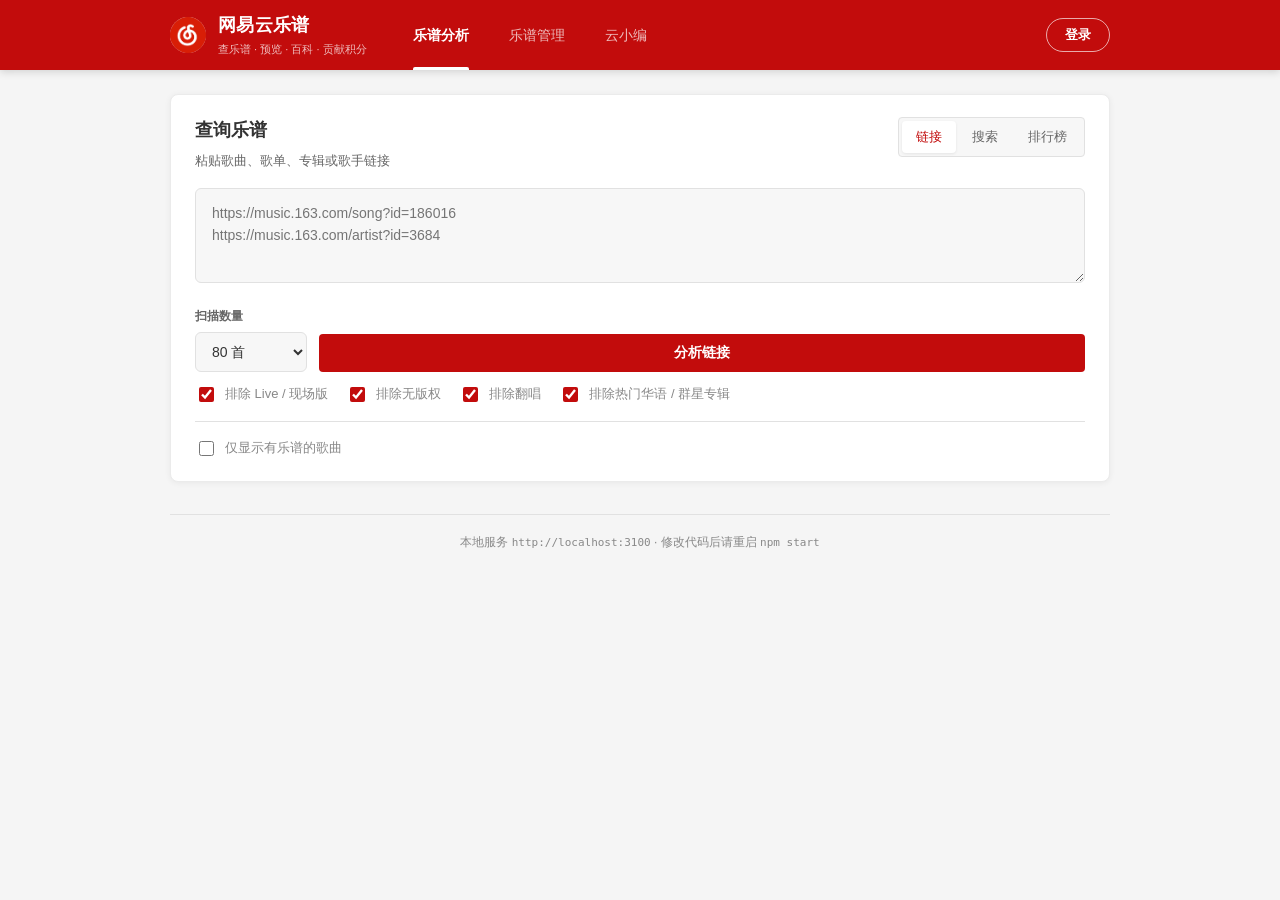
==== commit abb0a6da: "Add files via upload" ====
--- a/extension/app/index.html
+++ b/extension/app/index.html
@@ -3,48 +3,27 @@
 <head>
   <meta charset="UTF-8" />
   <meta name="viewport" content="width=device-width, initial-scale=1.0" />
-  <title>网易云乐谱 · SHEET MUSIC</title>
+  <title>网易云乐谱列表</title>
   <link rel="icon" type="image/png" href="/favicon.png?v=2" />
   <link rel="apple-touch-icon" href="/favicon.png?v=2" />
-  <link rel="preconnect" href="https://fonts.googleapis.com" />
-  <link rel="preconnect" href="https://fonts.gstatic.com" crossorigin />
-  <link href="https://fonts.googleapis.com/css2?family=Fraunces:ital,opsz,wght@0,9..144,300;0,9..144,400;0,9..144,600;0,9..144,700;0,9..144,900;1,9..144,300;1,9..144,400;1,9..144,600;1,9..144,700;1,9..144,900&family=Noto+Serif+SC:wght@400;500;600;700;900&display=swap" rel="stylesheet" />
   <link rel="stylesheet" href="style.css?v=ext" />
 </head>
 <body>
   <header class="site-header">
-    <div class="masthead">
-      <div class="masthead-inner">
-        <span class="masthead-meta">ISSUE №01</span>
-        <span class="masthead-divider">·</span>
-        <span class="masthead-meta">SHEET MUSIC QUARTERLY</span>
-        <span class="masthead-divider">·</span>
-        <span class="masthead-meta" id="mastheadDate"></span>
-      </div>
-    </div>
     <div class="header-inner">
       <div class="brand">
         <div class="brand-mark" aria-hidden="true">
           <img src="favicon.png" alt="" width="36" height="36" />
         </div>
         <div class="brand-copy">
-          <h1><span class="brand-zh">网易云乐谱</span><span class="brand-en">THE SCORE</span></h1>
+          <h1>网易云乐谱</h1>
           <p>查乐谱 · 预览 · 百科 · 贡献积分</p>
         </div>
       </div>
       <nav class="tabs" role="tablist">
-        <button type="button" class="tab active" data-tab="analyze" role="tab" aria-selected="true">
-          <span class="tab-num">01</span>
-          <span class="tab-label">乐谱分析</span>
-        </button>
-        <button type="button" class="tab" data-tab="sheet" role="tab" aria-selected="false">
-          <span class="tab-num">02</span>
-          <span class="tab-label">乐谱管理</span>
-        </button>
-        <button type="button" class="tab" data-tab="ugc" role="tab" aria-selected="false">
-          <span class="tab-num">03</span>
-          <span class="tab-label">云小编</span>
-        </button>
+        <button type="button" class="tab active" data-tab="analyze" role="tab" aria-selected="true">乐谱分析</button>
+        <button type="button" class="tab" data-tab="sheet" role="tab" aria-selected="false">乐谱管理</button>
+        <button type="button" class="tab" data-tab="ugc" role="tab" aria-selected="false">云小编</button>
       </nav>
       <div id="loginPanel" class="login-panel">
         <div id="loginGuest">
@@ -57,7 +36,6 @@
         </div>
       </div>
     </div>
-    <div class="header-bottom-rule"></div>
   </header>
 
   <div class="page">
@@ -66,7 +44,6 @@
       <div class="card search-card">
         <div class="card-head">
           <div>
-            <div class="section-kicker">FEATURED</div>
             <h2 class="card-title">查询乐谱</h2>
             <p class="card-desc" id="modeDesc">粘贴歌曲、歌单、专辑或歌手链接</p>
           </div>
@@ -226,7 +203,6 @@
       <div class="card">
         <div class="panel-body">
           <div class="section-head">
-            <div class="section-kicker">ARCHIVE</div>
             <h2 class="panel-title">乐谱管理</h2>
             <p class="section-desc">提交 PDF 上传乐谱；已上传列表在「我的贡献 → 类型：乐谱上传」中查看</p>
           </div>
@@ -349,7 +325,6 @@
         <div class="panel-body">
           <div class="section-head section-head-row">
             <div>
-              <div class="section-kicker">CULTURE</div>
               <h2 class="panel-title">音乐云小编</h2>
               <p class="section-desc">积分、审核任务、每日会员奖励、积分商城与抽奖</p>
             </div>
@@ -363,6 +338,7 @@
             <button type="button" class="ugc-section-link" data-ugc-target="ugcSectionLottery">抽奖</button>
             <button type="button" class="ugc-section-link" data-ugc-target="ugcSectionMall" title="点击定位；Alt+点击弹窗浏览">商城</button>
             <button type="button" class="ugc-section-link" data-ugc-target="ugcSectionAudit">审核</button>
+            <button type="button" class="ugc-section-link" data-ugc-target="ugcSectionAuditHistory">审核历史</button>
             <button type="button" class="ugc-section-link" data-ugc-target="ugcSectionHonor">榜单</button>
             <button type="button" class="ugc-section-link" data-ugc-target="ugcSectionRecords">记录</button>
             </nav>
@@ -423,17 +399,34 @@
           <div id="ugcSectionAudit" class="content-block content-block-divider ugc-section-anchor">
             <div class="content-block-head content-block-head-stack">
               <h3 class="sub-card-title">审核任务</h3>
-              <p class="hint">曲风 / 语种 / 原唱 / 情绪标签，完成可获积分</p>
+              <p class="hint">曲风 / 语种 / 原唱 / 情绪标签，投票判定 AI 初始标签可获积分</p>
             </div>
             <div id="ugcAuditTasks" class="ugc-task-grid"></div>
           </div>
 
           <div id="ugcExamPanel" class="content-block content-block-divider ugc-exam-panel hidden">
             <div class="content-block-head">
-              <h3 class="sub-card-title">正在审核</h3>
+              <h3 class="sub-card-title" id="ugcExamPanelTitle">正在审核</h3>
               <button id="ugcExamCloseBtn" type="button" class="btn-secondary btn-sm">关闭</button>
             </div>
             <div id="ugcExamContent"></div>
+          </div>
+
+          <div id="ugcSectionAuditHistory" class="content-block content-block-divider ugc-section-anchor">
+            <details class="ugc-collapse panel-collapse" id="ugcAuditHistoryCollapse">
+              <summary class="ugc-collapse-summary panel-collapse-summary">
+                <span class="ugc-collapse-leading">
+                  <span class="ugc-collapse-title">审核历史</span>
+                  <span class="ugc-collapse-meta" id="ugcAuditHistorySummary">点击展开</span>
+                </span>
+              </summary>
+              <div class="ugc-collapse-body panel-collapse-body">
+                <div class="ugc-collapse-toolbar">
+                  <button id="ugcRefreshAuditHistoryBtn" type="button" class="btn-secondary btn-sm">刷新历史</button>
+                </div>
+                <div id="ugcAuditHistory" class="ugc-audit-history"></div>
+              </div>
+            </details>
           </div>
 
           <div id="ugcSectionOfficial" class="content-block content-block-divider ugc-section-anchor">
--- a/extension/app/style.css
+++ b/extension/app/style.css
@@ -1,108 +1,50 @@
-/* ============================================================
-   网易云乐谱 — EDITORIAL MUSIC MAGAZINE THEME
-   暗色基底 + 网易红单点强调
-   字体: Fraunces (斜体衬线·数字/英文) + Noto Serif SC (中文标题)
-   ============================================================ */
-
 :root {
-  /* Core palette — dark editorial */
-  --bg: #0a0a0a;
-  --bg-elevated: #111111;
-  --surface: #161616;
-  --surface-hover: #1c1c1c;
-  --surface-muted: #0f0f0f;
-  --surface-soft: #1a1a1a;
-
-  /* Borders & lines */
-  --border: #2a2a2a;
-  --border-light: #1f1f1f;
-  --rule: #333333;
-  --hairline: rgba(255, 255, 255, 0.06);
-
-  /* Text */
-  --text: #e8e8e8;
-  --text-muted: #9a9a9a;
-  --text-faint: #666666;
-  --text-light: #b8b8b8;
-  --text-bright: #ffffff;
-
-  /* NetEase Red — singular accent */
-  --ncm-red: #e60012;
-  --ncm-red-hover: #c20c0c;
-  --ncm-red-soft: rgba(230, 0, 18, 0.12);
-  --ncm-red-glow: rgba(230, 0, 18, 0.25);
+  --ncm-red: #c20c0c;
+  --ncm-red-hover: #a80909;
+  --ncm-red-light: #fceeee;
+  --ncm-red-soft: rgba(194, 12, 12, 0.08);
+  --bg: #f5f5f5;
+  --bg-elevated: #fafafa;
+  --surface: #ffffff;
+  --surface-hover: #fafafa;
+  --surface-muted: #f7f7f7;
+  --border: #e1e1e1;
+  --border-light: #ebebeb;
+  --text: #333333;
+  --muted: #888888;
+  --text-muted: #888888;
+  --text-light: #666666;
   --accent: var(--ncm-red);
   --accent-soft: var(--ncm-red-soft);
   --accent-hover: var(--ncm-red-hover);
-
-  /* Semantic colors */
-  --green: #3ea66a;
-  --green-soft: rgba(62, 166, 106, 0.12);
-  --yellow: #d4a72c;
-  --yellow-soft: rgba(212, 167, 44, 0.1);
-  --blue: #4a8cc7;
-  --blue-soft: rgba(74, 140, 199, 0.12);
-  --orange: #d97742;
-  --orange-soft: rgba(217, 119, 66, 0.12);
-  --warn: var(--yellow);
-
-  /* Typography */
-  --font-display: 'Fraunces', 'Noto Serif SC', Georgia, serif;
-  --font-serif: 'Noto Serif SC', 'Fraunces', Georgia, 'Songti SC', serif;
-  --font-body: 'Noto Serif SC', 'PingFang SC', 'Microsoft YaHei', Georgia, serif;
-  --font-italic: 'Fraunces', Georgia, serif;
-  --font-mono: 'JetBrains Mono', 'SF Mono', Consolas, monospace;
-
-  /* Spacing & layout */
-  --radius: 2px;
-  --radius-sm: 2px;
-  --radius-xs: 2px;
-  --page-width: 1080px;
-  --header-height: 132px;
-
-  /* Effects */
-  --shadow: 0 4px 24px rgba(0, 0, 0, 0.4);
-  --shadow-sm: 0 2px 8px rgba(0, 0, 0, 0.25);
-  --shadow-lg: 0 12px 48px rgba(0, 0, 0, 0.6);
-  --transition: 0.3s cubic-bezier(0.4, 0, 0.2, 1);
-
-  /* Noise texture */
-  --noise: url("data:image/svg+xml,%3Csvg viewBox='0 0 256 256' xmlns='http://www.w3.org/2000/svg'%3E%3Cfilter id='n'%3E%3CfeTurbulence type='fractalNoise' baseFrequency='0.9' numOctaves='4' stitchTiles='stitch'/%3E%3C/filter%3E%3Crect width='100%25' height='100%25' filter='url(%23n)' opacity='0.03'/%3E%3C/svg%3E");
+  --green: #59b26a;
+  --green-soft: rgba(89, 178, 106, 0.1);
+  --yellow: #e8a317;
+  --blue: #507daf;
+  --orange: #e87a2e;
+  --warn: #e8a317;
+  --radius: 8px;
+  --radius-sm: 6px;
+  --radius-xs: 4px;
+  --shadow: 0 2px 10px rgba(0, 0, 0, 0.08);
+  --shadow-sm: 0 1px 6px rgba(0, 0, 0, 0.06);
+  --transition: 0.2s ease;
+  --page-width: 980px;
+  --header-height: 70px;
 }
 
 * {
   box-sizing: border-box;
 }
 
-::selection {
-  background: var(--ncm-red);
-  color: #fff;
-}
-
-html {
-  scroll-behavior: smooth;
-}
-
 body {
   margin: 0;
-  font-family: var(--font-body);
+  font-family: "PingFang SC", "Microsoft YaHei", "Segoe UI", sans-serif;
   background: var(--bg);
   color: var(--text);
   min-height: 100vh;
-  line-height: 1.7;
+  line-height: 1.55;
   -webkit-font-smoothing: antialiased;
-  font-size: 14.5px;
-  position: relative;
-}
-
-body::before {
-  content: '';
-  position: fixed;
-  inset: 0;
-  background: var(--noise);
-  pointer-events: none;
-  z-index: 0;
-  opacity: 0.6;
 }
 
 body.modal-open {
@@ -112,19 +54,17 @@
 .page {
   max-width: var(--page-width);
   margin: 0 auto;
-  padding: 40px 28px 80px;
-  position: relative;
-  z-index: 1;
+  padding: 24px 20px 64px;
 }
 
 .panel {
-  animation: panelIn 0.5s cubic-bezier(0.25, 0.46, 0.45, 0.94);
+  animation: panelIn 0.24s ease;
 }
 
 @keyframes panelIn {
   from {
     opacity: 0;
-    transform: translateY(12px);
+    transform: translateY(6px);
   }
   to {
     opacity: 1;
@@ -132,87 +72,149 @@
   }
 }
 
-/* ============================================================
-   MASTHEAD & HEADER
-   ============================================================ */
-
+.section-head-row {
+  display: flex;
+  align-items: flex-start;
+  justify-content: space-between;
+  gap: 12px;
+}
+
+.content-block-head-stack {
+  flex-direction: column;
+  align-items: flex-start;
+}
+
+.content-block-head-stack .hint {
+  margin: 0;
+}
+
+.panel-collapse,
+.ugc-collapse {
+  border: 1px solid var(--border-light);
+  border-radius: var(--radius-sm);
+  background: var(--surface-muted);
+}
+
+.panel-collapse-summary,
+.ugc-collapse-summary {
+  display: flex;
+  align-items: center;
+  gap: 12px;
+  cursor: pointer;
+  padding: 14px 16px;
+  list-style: none;
+  user-select: none;
+}
+
+.panel-collapse-summary::-webkit-details-marker,
+.ugc-collapse-summary::-webkit-details-marker {
+  display: none;
+}
+
+.panel-collapse-summary::before,
+.ugc-collapse-summary::before {
+  content: '▸';
+  flex-shrink: 0;
+  width: 16px;
+  color: var(--muted);
+  transition: transform 0.2s ease;
+}
+
+.panel-collapse[open] > .panel-collapse-summary::before,
+.ugc-collapse[open] > .ugc-collapse-summary::before {
+  transform: rotate(90deg);
+}
+
+.panel-collapse-body,
+.ugc-collapse-body {
+  padding: 0 16px 16px;
+}
+
+.search-filter-details {
+  margin-top: 14px;
+}
+
+.search-filter-details .filter-bar {
+  margin-top: 0;
+}
+
+.ugc-section-nav-wrap {
+  position: sticky;
+  top: var(--header-height);
+  z-index: 40;
+  margin: 0 0 16px;
+  padding: 10px 0;
+  background: linear-gradient(to bottom, #fff 70%, rgba(255, 255, 255, 0));
+}
+
+.back-to-top {
+  position: fixed;
+  right: 20px;
+  bottom: 24px;
+  z-index: 90;
+  width: 44px;
+  height: 44px;
+  border: 1px solid var(--border);
+  border-radius: 50%;
+  background: #fff;
+  color: var(--text);
+  font-size: 18px;
+  font-weight: 700;
+  box-shadow: var(--shadow);
+  cursor: pointer;
+  opacity: 0;
+  pointer-events: none;
+  transform: translateY(12px);
+  transition: opacity 0.2s ease, transform 0.2s ease, background 0.2s ease;
+}
+
+.back-to-top.visible {
+  opacity: 1;
+  pointer-events: auto;
+  transform: translateY(0);
+}
+
+.back-to-top:hover {
+  background: var(--surface-muted);
+  color: var(--ncm-red);
+}
+
+/* Header — NetEase red bar */
 .site-header {
   position: sticky;
   top: 0;
   z-index: 50;
-  background: var(--bg);
-  border-bottom: 1px solid var(--border);
-  backdrop-filter: blur(12px);
-  -webkit-backdrop-filter: blur(12px);
-}
-
-.site-header::before {
-  content: '';
-  position: absolute;
-  inset: 0;
-  background: var(--noise);
-  opacity: 0.3;
-  pointer-events: none;
-}
-
-.masthead {
-  border-bottom: 1px solid var(--hairline);
-  background: rgba(0, 0, 0, 0.4);
-  position: relative;
-  z-index: 1;
-}
-
-.masthead-inner {
-  max-width: var(--page-width);
-  margin: 0 auto;
-  padding: 8px 28px;
-  display: flex;
-  align-items: center;
-  justify-content: center;
-  gap: 10px;
-  font-family: var(--font-italic);
-  font-style: italic;
-  font-size: 11px;
-  letter-spacing: 0.12em;
-  color: var(--text-faint);
-  text-transform: uppercase;
-  font-weight: 400;
-}
-
-.masthead-divider {
-  color: var(--ncm-red);
-  opacity: 0.6;
+  background: var(--ncm-red);
+  box-shadow: 0 2px 8px rgba(0, 0, 0, 0.15);
 }
 
 .header-inner {
   max-width: var(--page-width);
   margin: 0 auto;
-  padding: 20px 28px 18px;
-  display: flex;
-  align-items: center;
-  gap: 32px;
-  position: relative;
-  z-index: 1;
+  padding: 0 20px;
+  display: flex;
+  align-items: center;
+  gap: 28px;
+  min-height: var(--header-height);
 }
 
 .brand {
   display: flex;
   align-items: center;
-  gap: 16px;
+  gap: 12px;
   min-width: 0;
   flex-shrink: 0;
 }
 
 .brand-mark {
-  width: 44px;
-  height: 44px;
+  width: 36px;
+  height: 36px;
   border-radius: 50%;
-  background: var(--ncm-red);
+  background: #c20c0c;
   display: block;
   flex-shrink: 0;
   overflow: hidden;
   line-height: 0;
-  box-shadow: 0 0 0 2px rgba(230, 0, 18, 0.2), 0 4px 20px rgba(230, 0, 18, 0.25);
 }
 
 .brand-mark img {
@@ -224,119 +226,16 @@
 
 .brand-copy h1 {
   margin: 0;
-  display: flex;
-  flex-direction: column;
-  line-height: 1.1;
-}
-
-.brand-zh {
-  font-family: var(--font-serif);
-  font-size: 20px;
+  font-size: 18px;
   font-weight: 700;
-  color: var(--text-bright);
-  letter-spacing: 0.04em;
-}
-
-.brand-en {
-  font-family: var(--font-italic);
-  font-style: italic;
-  font-weight: 400;
-  font-size: 13px;
-  letter-spacing: 0.25em;
-  color: var(--ncm-red);
-  text-transform: uppercase;
-  margin-top: 3px;
+  color: #fff;
+  letter-spacing: 0.02em;
 }
 
 .brand-copy p {
-  margin: 4px 0 0;
-  color: var(--text-faint);
-  font-size: 11.5px;
-  font-family: var(--font-italic);
-  font-style: italic;
-  letter-spacing: 0.02em;
-}
-
-/* Tabs — editorial numbering style */
-.tabs {
-  display: flex;
-  align-items: stretch;
-  gap: 0;
-  flex: 1;
-  min-width: 0;
-  justify-content: center;
-}
-
-.tab {
-  border: none;
-  background: transparent;
-  color: var(--text-muted);
-  border-radius: 0;
-  padding: 0 24px;
-  cursor: pointer;
-  font-family: var(--font-serif);
-  font-size: 14px;
-  font-weight: 500;
-  position: relative;
-  transition: color var(--transition);
-  white-space: nowrap;
-  display: flex;
-  flex-direction: column;
-  align-items: center;
-  justify-content: center;
-  gap: 2px;
-}
-
-.tab-num {
-  font-family: var(--font-italic);
-  font-style: italic;
+  margin: 2px 0 0;
+  color: rgba(255, 255, 255, 0.72);
   font-size: 11px;
-  font-weight: 400;
-  color: var(--text-faint);
-  letter-spacing: 0.1em;
-  transition: color var(--transition);
-}
-
-.tab:hover {
-  color: var(--text-bright);
-}
-
-.tab:hover .tab-num {
-  color: var(--ncm-red);
-}
-
-.tab.active {
-  color: var(--text-bright);
-  font-weight: 600;
-  background: transparent;
-  box-shadow: none;
-}
-
-.tab.active .tab-num {
-  color: var(--ncm-red);
-}
-
-.tab.active::after {
-  content: '';
-  position: absolute;
-  left: 50%;
-  bottom: -20px;
-  transform: translateX(-50%);
-  width: 24px;
-  height: 2px;
-  background: var(--ncm-red);
-}
-
-.header-bottom-rule {
-  height: 1px;
-  background: linear-gradient(to right,
-    transparent 0%,
-    var(--border) 15%,
-    var(--ncm-red) 50%,
-    var(--border) 85%,
-    transparent 100%
-  );
-  opacity: 0.6;
 }
 
 .login-panel {
@@ -345,41 +244,38 @@
 }
 
 .btn-header {
-  border: 1px solid var(--border);
+  border: 1px solid rgba(255, 255, 255, 0.65);
   background: transparent;
-  color: var(--text-light);
+  color: #fff;
   border-radius: 999px;
-  padding: 8px 20px;
-  font-size: 12.5px;
-  font-weight: 500;
+  padding: 7px 18px;
+  font-size: 13px;
+  font-weight: 600;
   cursor: pointer;
-  font-family: var(--font-serif);
-  letter-spacing: 0.03em;
-  transition: all var(--transition);
+  font-family: inherit;
+  transition: background var(--transition), border-color var(--transition);
 }
 
 .btn-header:hover {
-  background: var(--ncm-red);
-  border-color: var(--ncm-red);
-  color: #fff;
+  background: rgba(255, 255, 255, 0.12);
+  border-color: #fff;
 }
 
 .user-chip {
   display: flex;
   align-items: center;
   gap: 10px;
-  padding: 4px 14px 4px 4px;
-  background: var(--surface);
-  border: 1px solid var(--border);
+  padding: 4px 12px 4px 4px;
+  background: rgba(0, 0, 0, 0.12);
   border-radius: 999px;
 }
 
 .user-avatar {
-  width: 28px;
-  height: 28px;
+  width: 30px;
+  height: 30px;
   border-radius: 50%;
-  background: var(--surface-soft);
-  border: 2px solid var(--border);
+  background: rgba(255, 255, 255, 0.2);
+  border: 2px solid rgba(255, 255, 255, 0.35);
   overflow: hidden;
   flex-shrink: 0;
   display: flex;
@@ -395,88 +291,116 @@
 }
 
 .user-avatar.avatar-fallback {
-  font-size: 11px;
+  font-size: 12px;
   font-weight: 600;
-  color: var(--text-muted);
+  color: #fff;
   text-transform: uppercase;
-  font-family: var(--font-display);
 }
 
 .user-name {
-  font-size: 12.5px;
-  color: var(--text-light);
+  font-size: 13px;
+  color: #fff;
   max-width: 120px;
   overflow: hidden;
   text-overflow: ellipsis;
   white-space: nowrap;
-  font-family: var(--font-serif);
 }
 
 .btn-text-light {
   border: none;
   background: transparent;
-  color: var(--text-faint);
-  font-size: 11.5px;
-  font-weight: 500;
+  color: rgba(255, 255, 255, 0.75);
+  font-size: 12px;
+  font-weight: 600;
   padding: 4px 6px;
   cursor: pointer;
-  font-family: var(--font-serif);
+  font-family: inherit;
+}
+
+.btn-text-light:hover {
+  color: #fff;
+}
+
+/* Tabs in header */
+.tabs {
+  display: flex;
+  align-items: stretch;
+  gap: 4px;
+  flex: 1;
+  min-width: 0;
+}
+
+.tab {
+  border: none;
+  background: transparent;
+  color: rgba(255, 255, 255, 0.72);
+  border-radius: 0;
+  padding: 0 18px;
+  cursor: pointer;
+  font-size: 14px;
+  font-weight: 500;
+  font-family: inherit;
+  position: relative;
   transition: color var(--transition);
-}
-
-.btn-text-light:hover {
-  color: var(--ncm-red);
-}
-
-/* ============================================================
-   SECTION KICKER — magazine style
-   ============================================================ */
-
-.section-kicker {
-  font-family: var(--font-italic);
-  font-style: italic;
-  font-size: 11px;
-  font-weight: 400;
-  letter-spacing: 0.25em;
-  text-transform: uppercase;
-  color: var(--ncm-red);
-  margin-bottom: 8px;
-  display: inline-block;
-}
-
-.section-kicker::before {
+  white-space: nowrap;
+  line-height: var(--header-height);
+}
+
+.tab:hover {
+  color: #fff;
+}
+
+.tab.active {
+  color: #fff;
+  font-weight: 700;
+  background: transparent;
+  box-shadow: none;
+}
+
+.tab.active::after {
   content: '';
-  display: inline-block;
-  width: 20px;
-  height: 1px;
-  background: var(--ncm-red);
-  margin-right: 10px;
-  vertical-align: middle;
-  opacity: 0.6;
-}
-
-/* ============================================================
-   CARDS
-   ============================================================ */
-
+  position: absolute;
+  left: 18px;
+  right: 18px;
+  bottom: 0;
+  height: 3px;
+  background: #fff;
+  border-radius: 2px 2px 0 0;
+}
+
+button:focus-visible,
+.tab:focus-visible,
+.mode-btn:focus-visible,
+.ugc-section-link:focus-visible,
+.ugc-honor-tab:focus-visible {
+  outline: 2px solid rgba(255, 255, 255, 0.95);
+  outline-offset: 2px;
+}
+
+.card button:focus-visible,
+.modal button:focus-visible,
+.ugc-section-link:focus-visible,
+.ugc-honor-tab:focus-visible {
+  outline-color: var(--ncm-red);
+}
+
+.panel.hidden {
+  display: none;
+}
+
+.panel-body {
+  display: flex;
+  flex-direction: column;
+  gap: 16px;
+}
+
+/* Cards */
 .card {
   background: var(--surface);
-  border: 1px solid var(--border);
+  border: 1px solid var(--border-light);
   border-radius: var(--radius);
-  padding: 32px 36px;
-  position: relative;
-  overflow: hidden;
-}
-
-.card::before {
-  content: '';
-  position: absolute;
-  top: 0;
-  left: 0;
-  right: 0;
-  height: 1px;
-  background: linear-gradient(to right, var(--ncm-red), transparent 60%);
-  opacity: 0.4;
+  padding: 22px 24px;
+  box-shadow: var(--shadow-sm);
 }
 
 .search-card {
@@ -486,127 +410,322 @@
 #analyzePanel {
   display: flex;
   flex-direction: column;
-  gap: 20px;
+  gap: 16px;
+}
+
+.content-block {
+  padding-top: 4px;
+}
+
+.content-block + .content-block,
+.content-block-divider {
+  margin-top: 20px;
+  padding-top: 20px;
+  border-top: 1px solid var(--border);
+}
+
+.content-block-head {
+  display: flex;
+  align-items: center;
+  justify-content: space-between;
+  gap: 12px;
+  margin-bottom: 14px;
+}
+
+.section-head {
+  margin-bottom: 18px;
 }
 
 .card-head {
   display: flex;
   justify-content: space-between;
   align-items: flex-start;
-  gap: 20px;
-  margin-bottom: 24px;
-  padding-bottom: 20px;
-  border-bottom: 1px solid var(--hairline);
+  gap: 16px;
+  margin-bottom: 18px;
 }
 
 .card-title,
 .panel-title {
-  margin: 0 0 8px;
-  font-family: var(--font-serif);
-  font-size: 26px;
+  margin: 0 0 6px;
+  font-size: 18px;
   font-weight: 700;
-  color: var(--text-bright);
-  letter-spacing: 0.01em;
-  line-height: 1.2;
+  color: var(--text);
 }
 
 .card-desc,
 .section-desc {
   margin: 0;
-  color: var(--text-muted);
+  color: var(--text-light);
   font-size: 13px;
-  line-height: 1.6;
-  font-family: var(--font-italic);
-  font-style: italic;
-}
-
-.section-head {
-  margin-bottom: 24px;
-  padding-bottom: 20px;
-  border-bottom: 1px solid var(--hairline);
-}
-
-.section-head-row {
-  display: flex;
-  align-items: flex-start;
-  justify-content: space-between;
-  gap: 16px;
+  line-height: 1.5;
 }
 
 .sub-card-title,
 .subsection-title {
   margin: 0;
-  font-family: var(--font-serif);
-  font-size: 15px;
+  font-size: 14px;
+  font-weight: 700;
+  color: var(--text);
+  letter-spacing: -0.01em;
+}
+
+.section-label {
+  color: var(--muted);
+  font-size: 12px;
   font-weight: 600;
-  color: var(--text-bright);
-  letter-spacing: 0.02em;
-}
-
-/* ============================================================
-   INPUT MODES
-   ============================================================ */
-
+}
+
+/* Input modes */
 .input-modes {
   display: flex;
-  gap: 0;
-  padding: 0;
-  background: transparent;
-  border: none;
-  border-radius: 0;
+  gap: 2px;
+  padding: 3px;
+  background: var(--surface-muted);
+  border: 1px solid var(--border);
+  border-radius: var(--radius-xs);
   width: fit-content;
   flex-shrink: 0;
-  border-bottom: 1px solid var(--border);
 }
 
 .mode-btn {
   border: none;
   background: transparent;
-  color: var(--text-faint);
-  border-radius: 0;
-  padding: 8px 16px 10px;
-  font-size: 12.5px;
+  color: var(--text-light);
+  border-radius: var(--radius-xs);
+  padding: 7px 14px;
+  font-size: 13px;
   font-weight: 500;
   cursor: pointer;
-  font-family: var(--font-serif);
-  letter-spacing: 0.04em;
-  transition: color var(--transition);
-  position: relative;
+  font-family: inherit;
+  transition: color var(--transition), background var(--transition);
 }
 
 .mode-btn.active {
   color: var(--ncm-red);
-  background: transparent;
-  box-shadow: none;
-  font-weight: 600;
-}
-
-.mode-btn.active::after {
-  content: '';
-  position: absolute;
-  left: 0;
-  right: 0;
-  bottom: -1px;
-  height: 2px;
-  background: var(--ncm-red);
-}
-
-.mode-btn:hover:not(.active) {
-  color: var(--text-light);
+  background: #fff;
+  box-shadow: 0 1px 3px rgba(0, 0, 0, 0.08);
 }
 
 .input-area {
-  margin-bottom: 20px;
+  margin-bottom: 16px;
 }
 
 .input-panel.hidden {
   display: none;
 }
 
-/* ============================================================
-   FORM CONTROLS
-   ============================================================ */
-
+#keywordInput,
+#chartSelect {
+  padding: 12px 14px;
+}
+
+.search-filter-bar {
+  margin-bottom: 16px;
+  padding: 16px 18px;
+  background: var(--surface-muted);
+  border: 1px solid var(--border);
+  border-radius: var(--radius-sm);
+}
+
+.search-filter-bar .sub-card-title {
+  margin-bottom: 12px;
+}
+
+.search-filter-bar .filter-bar {
+  gap: 10px 14px;
+}
+
+.search-option {
+  display: flex;
+  margin-top: 12px;
+}
+
+.search-scope {
+  margin-bottom: 12px;
+}
+
+.query-toolbar {
+  display: flex;
+  flex-wrap: wrap;
+  gap: 12px;
+  align-items: flex-end;
+  margin-bottom: 12px;
+}
+
+.analyze-options {
+  display: flex;
+  flex-wrap: wrap;
+  gap: 12px 18px;
+  margin-bottom: 16px;
+}
+
+.analyze-option {
+  font-size: 13px;
+}
+
+.toolbar-field {
+  display: flex;
+  flex-direction: column;
+  gap: 6px;
+  flex: 0 0 auto;
+}
+
+.toolbar-field span {
+  font-size: 12px;
+  font-weight: 600;
+  color: var(--text-light);
+}
+
+.toolbar-field select {
+  min-width: 112px;
+  padding: 10px 12px;
+}
+
+.btn-query {
+  flex: 1 1 180px;
+  min-width: 160px;
+  display: inline-flex;
+  align-items: center;
+  justify-content: center;
+  gap: 8px;
+}
+
+.btn-query.is-loading .btn-label {
+  opacity: 0.85;
+}
+
+.btn-query.is-loading::before {
+  content: '';
+  width: 14px;
+  height: 14px;
+  border: 2px solid rgba(255, 255, 255, 0.25);
+  border-top-color: white;
+  border-radius: 50%;
+  animation: spin 0.7s linear infinite;
+  flex-shrink: 0;
+}
+
+@keyframes spin {
+  to { transform: rotate(360deg); }
+}
+
+.options-row {
+  margin: 0;
+  padding-top: 16px;
+  border-top: 1px solid var(--border);
+}
+
+.sub-card {
+  padding: 18px 20px;
+  background: var(--surface-muted);
+  box-shadow: none;
+  border-color: var(--border);
+}
+
+/* Segmented control */
+.segmented {
+  display: inline-flex;
+  gap: 2px;
+  padding: 3px;
+  background: var(--surface-muted);
+  border: 1px solid var(--border);
+  border-radius: var(--radius-xs);
+  margin-bottom: 14px;
+}
+
+.segmented-item {
+  position: relative;
+  cursor: pointer;
+  user-select: none;
+}
+
+.segmented-item input {
+  position: absolute;
+  opacity: 0;
+  width: 0;
+  height: 0;
+}
+
+.segmented-item span {
+  display: block;
+  padding: 7px 14px;
+  font-size: 13px;
+  font-weight: 500;
+  color: var(--text-light);
+  border-radius: var(--radius-xs);
+  transition: color var(--transition), background var(--transition);
+}
+
+.segmented-item input:checked + span {
+  color: var(--ncm-red);
+  background: #fff;
+  box-shadow: 0 1px 3px rgba(0, 0, 0, 0.08);
+}
+
+.save-panel {
+  display: flex;
+  flex-direction: column;
+  gap: 0;
+}
+
+.save-fields {
+  display: flex;
+  flex-wrap: wrap;
+  gap: 12px;
+  align-items: center;
+  margin-bottom: 14px;
+}
+
+.save-fields.hidden {
+  display: none;
+}
+
+.save-fields input[type='text'] {
+  flex: 1 1 220px;
+  min-width: 180px;
+  padding: 10px 12px;
+}
+
+#existingPlaylistSelect {
+  flex: 1 1 220px;
+  min-width: 180px;
+  padding: 10px 12px;
+}
+
+.save-actions {
+  display: flex;
+  flex-wrap: wrap;
+  gap: 12px;
+  align-items: center;
+}
+
+.field-label {
+  display: block;
+  font-size: 12px;
+  font-weight: 600;
+  color: var(--text-light);
+  margin-bottom: 8px;
+}
+
+.field-hint {
+  display: block;
+  margin-top: 6px;
+  font-size: 12px;
+  line-height: 1.5;
+  color: var(--text-light);
+}
+
+.field-hint code {
+  font-size: 11px;
+}
+
+.field {
+  display: flex;
+  flex-direction: column;
+  gap: 6px;
+}
+
+/* Form controls */
 #urlInput,
 #cookieInput,
 input[type='text'],
@@ -615,26 +734,21 @@
 select,
 textarea {
   width: 100%;
-  font-family: var(--font-body);
+  font-family: inherit;
   font-size: 14px;
   color: var(--text);
   background: var(--surface-muted);
   border: 1px solid var(--border);
   border-radius: var(--radius-sm);
-  padding: 12px 14px;
   transition: border-color var(--transition), box-shadow var(--transition), background var(--transition);
 }
 
 #urlInput,
 textarea {
   resize: vertical;
-  min-height: 100px;
-  line-height: 1.7;
-}
-
-#keywordInput,
-#chartSelect {
-  padding: 12px 14px;
+  min-height: 92px;
+  padding: 14px 16px;
+  line-height: 1.55;
 }
 
 #urlInput:focus,
@@ -644,16 +758,16 @@
 textarea:focus {
   outline: none;
   border-color: var(--ncm-red);
-  box-shadow: 0 0 0 3px var(--ncm-red-soft);
-  background: var(--surface);
+  box-shadow: 0 0 0 2px var(--accent-soft);
+  background: #fff;
 }
 
 #cookieInput {
   min-height: 96px;
   padding: 12px;
-  font-family: var(--font-mono);
+  font-family: Consolas, 'Courier New', monospace;
   font-size: 12px;
-  line-height: 1.6;
+  line-height: 1.5;
 }
 
 .filter-item input[type='number'] {
@@ -673,53 +787,7 @@
   cursor: pointer;
 }
 
-select {
-  appearance: none;
-  -webkit-appearance: none;
-  background-image: url("data:image/svg+xml,%3Csvg xmlns='http://www.w3.org/2000/svg' width='12' height='8' viewBox='0 0 12 8'%3E%3Cpath fill='%23999' d='M6 8L0 0h12z'/%3E%3C/svg%3E");
-  background-repeat: no-repeat;
-  background-position: right 12px center;
-  padding-right: 32px;
-}
-
-.field-label {
-  display: block;
-  font-size: 11.5px;
-  font-weight: 600;
-  color: var(--text-muted);
-  margin-bottom: 8px;
-  letter-spacing: 0.04em;
-  text-transform: uppercase;
-  font-family: var(--font-display);
-}
-
-.field-hint {
-  display: block;
-  margin-top: 6px;
-  font-size: 12px;
-  line-height: 1.5;
-  color: var(--text-faint);
-}
-
-.field-hint code {
-  font-size: 11px;
-  background: var(--surface-muted);
-  padding: 2px 6px;
-  border-radius: 2px;
-  color: var(--text-light);
-  border: 1px solid var(--border);
-}
-
-.field {
-  display: flex;
-  flex-direction: column;
-  gap: 6px;
-}
-
-/* ============================================================
-   BUTTONS
-   ============================================================ */
-
+/* Buttons */
 .btn-primary,
 .btn-secondary,
 .btn-success,
@@ -729,10 +797,9 @@
 #analyzeBtn,
 #createPlaylistBtn,
 #loadUgcBtn {
-  font-family: var(--font-serif);
+  font-family: inherit;
   cursor: pointer;
-  transition: all var(--transition);
-  letter-spacing: 0.02em;
+  transition: transform var(--transition), filter var(--transition), background var(--transition), border-color var(--transition);
 }
 
 .btn-primary,
@@ -741,106 +808,89 @@
 #loadUgcBtn {
   border: none;
   border-radius: var(--radius-xs);
-  padding: 12px 28px;
-  font-size: 13.5px;
+  padding: 10px 22px;
+  font-size: 14px;
   font-weight: 600;
   color: white;
   background: var(--ncm-red);
-  position: relative;
-  overflow: hidden;
-}
-
-.btn-primary::before,
-#analyzeBtn::before {
-  content: '';
-  position: absolute;
-  top: 0;
-  left: 0;
-  right: 0;
-  height: 1px;
-  background: linear-gradient(to right, transparent, rgba(255, 255, 255, 0.3), transparent);
 }
 
 .btn-primary:hover:not(:disabled),
 #analyzeBtn:hover:not(:disabled),
 #loadUgcBtn:hover:not(:disabled) {
   background: var(--ncm-red-hover);
-  transform: translateY(-1px);
-  box-shadow: 0 4px 16px var(--ncm-red-glow);
+  transform: none;
 }
 
 .btn-success,
 #createPlaylistBtn {
   border: none;
   border-radius: var(--radius-xs);
-  padding: 12px 24px;
-  font-size: 13.5px;
+  padding: 10px 18px;
+  font-size: 14px;
   font-weight: 600;
   color: white;
   background: var(--green);
 }
 
 .btn-success:hover:not(:disabled) {
-  filter: brightness(1.1);
-  transform: translateY(-1px);
-  box-shadow: 0 4px 16px rgba(62, 166, 106, 0.25);
+  filter: brightness(0.95);
 }
 
 .btn-secondary {
   border-radius: var(--radius-xs);
-  padding: 10px 20px;
-  font-size: 13px;
+  padding: 10px 18px;
+  font-size: 14px;
   font-weight: 500;
-  color: var(--text-light);
-  background: var(--surface);
+  color: var(--text);
+  background: #fff;
   border: 1px solid var(--border);
 }
 
 .btn-secondary:hover:not(:disabled) {
-  background: var(--surface-hover);
-  border-color: var(--ncm-red);
+  background: var(--surface-muted);
+  border-color: #ccc;
   color: var(--ncm-red);
 }
 
 .btn-inline {
   border: 1px solid var(--border);
-  background: var(--surface);
-  color: var(--text-muted);
+  background: #fff;
+  color: var(--text-light);
   border-radius: var(--radius-xs);
   padding: 7px 14px;
-  font-size: 12.5px;
+  font-size: 13px;
   font-weight: 500;
 }
 
 .btn-inline:hover {
   color: var(--ncm-red);
   border-color: var(--ncm-red);
-  background: var(--ncm-red-soft);
+  background: var(--ncm-red-light);
 }
 
 .btn-text {
   border: none;
   background: transparent;
-  color: var(--text-faint);
-  font-size: 12.5px;
+  color: var(--muted);
+  font-size: 13px;
   font-weight: 600;
   padding: 4px 8px;
 }
 
 .btn-text:hover {
-  color: var(--ncm-red);
+  color: var(--text);
 }
 
 .btn-sm {
   padding: 8px 14px;
-  font-size: 12px;
+  font-size: 13px;
 }
 
 button:disabled {
-  opacity: 0.4;
+  opacity: 0.48;
   cursor: not-allowed;
   transform: none !important;
-  box-shadow: none !important;
 }
 
 .check-label,
@@ -848,7 +898,7 @@
   display: flex;
   align-items: center;
   gap: 8px;
-  color: var(--text-muted);
+  color: var(--muted);
   font-size: 13px;
   cursor: pointer;
   user-select: none;
@@ -860,196 +910,11 @@
 
 .check-label input,
 .filter-item input[type='checkbox'] {
-  accent-color: var(--ncm-red);
+  accent-color: var(--accent);
   width: 15px;
   height: 15px;
 }
 
-/* ============================================================
-   QUERY TOOLBAR & OPTIONS
-   ============================================================ */
-
-.query-toolbar {
-  display: flex;
-  flex-wrap: wrap;
-  gap: 14px;
-  align-items: flex-end;
-  margin-bottom: 16px;
-}
-
-.analyze-options {
-  display: flex;
-  flex-wrap: wrap;
-  gap: 12px 20px;
-  margin-bottom: 20px;
-  padding: 16px 18px;
-  background: var(--surface-muted);
-  border: 1px solid var(--border-light);
-  border-radius: var(--radius-sm);
-}
-
-.analyze-option {
-  font-size: 12.5px;
-}
-
-.toolbar-field {
-  display: flex;
-  flex-direction: column;
-  gap: 6px;
-  flex: 0 0 auto;
-}
-
-.toolbar-field span {
-  font-size: 11.5px;
-  font-weight: 600;
-  color: var(--text-faint);
-  letter-spacing: 0.04em;
-  text-transform: uppercase;
-  font-family: var(--font-display);
-}
-
-.toolbar-field select {
-  min-width: 112px;
-  padding: 10px 12px;
-}
-
-.btn-query {
-  flex: 1 1 200px;
-  min-width: 180px;
-  display: inline-flex;
-  align-items: center;
-  justify-content: center;
-  gap: 10px;
-}
-
-.btn-query.is-loading .btn-label {
-  opacity: 0.9;
-}
-
-.btn-query.is-loading::before {
-  content: '';
-  width: 14px;
-  height: 14px;
-  border: 2px solid rgba(255, 255, 255, 0.25);
-  border-top-color: white;
-  border-radius: 50%;
-  animation: spin 0.7s linear infinite;
-  flex-shrink: 0;
-}
-
-@keyframes spin {
-  to { transform: rotate(360deg); }
-}
-
-.options-row {
-  margin: 0;
-  padding-top: 20px;
-  border-top: 1px solid var(--hairline);
-}
-
-.sub-card {
-  padding: 20px 24px;
-  background: var(--surface-muted);
-  box-shadow: none;
-  border-color: var(--border-light);
-}
-
-/* ============================================================
-   SEGMENTED CONTROL
-   ============================================================ */
-
-.segmented {
-  display: inline-flex;
-  gap: 0;
-  padding: 0;
-  background: transparent;
-  border: 1px solid var(--border);
-  border-radius: var(--radius-xs);
-  margin-bottom: 14px;
-  overflow: hidden;
-}
-
-.segmented-item {
-  position: relative;
-  cursor: pointer;
-  user-select: none;
-}
-
-.segmented-item input {
-  position: absolute;
-  opacity: 0;
-  width: 0;
-  height: 0;
-}
-
-.segmented-item span {
-  display: block;
-  padding: 8px 16px;
-  font-size: 12.5px;
-  font-weight: 500;
-  color: var(--text-muted);
-  transition: all var(--transition);
-  font-family: var(--font-serif);
-}
-
-.segmented-item input:checked + span {
-  color: var(--text-bright);
-  background: var(--ncm-red);
-}
-
-.segmented-item + .segmented-item {
-  border-left: 1px solid var(--border);
-}
-
-.search-scope {
-  margin-bottom: 12px;
-}
-
-/* ============================================================
-   SAVE PANEL
-   ============================================================ */
-
-.save-panel {
-  display: flex;
-  flex-direction: column;
-  gap: 0;
-}
-
-.save-fields {
-  display: flex;
-  flex-wrap: wrap;
-  gap: 12px;
-  align-items: center;
-  margin-bottom: 14px;
-}
-
-.save-fields.hidden {
-  display: none;
-}
-
-.save-fields input[type='text'] {
-  flex: 1 1 220px;
-  min-width: 180px;
-  padding: 10px 12px;
-}
-
-#existingPlaylistSelect {
-  flex: 1 1 220px;
-  min-width: 180px;
-  padding: 10px 12px;
-}
-
-.save-actions {
-  display: flex;
-  flex-wrap: wrap;
-  gap: 12px;
-  align-items: center;
-}
-
-/* ============================================================
-   FILTER BAR
-   ============================================================ */
-
 .filter-bar {
   display: flex;
   flex-wrap: wrap;
@@ -1059,110 +924,73 @@
 
 .filter-hint,
 .hint {
-  color: var(--text-faint);
+  color: var(--muted);
   font-size: 12px;
-  line-height: 1.6;
+  line-height: 1.55;
 }
 
 .hint {
   margin: 10px 0 0;
-  font-size: 12.5px;
-  font-family: var(--font-italic);
-  font-style: italic;
+  font-size: 13px;
 }
 
 .hint code {
   font-size: 11px;
   padding: 2px 6px;
-  border-radius: 2px;
+  border-radius: 4px;
   background: var(--surface-muted);
   border: 1px solid var(--border);
   color: var(--text-light);
 }
 
-/* ============================================================
-   COLLAPSIBLE PANELS
-   ============================================================ */
-
-.panel-collapse,
-.ugc-collapse {
-  border: 1px solid var(--border);
+/* Notice */
+.notice {
+  margin-bottom: 0;
+  padding: 12px 14px;
   border-radius: var(--radius-sm);
-  background: var(--surface-muted);
-}
-
-.panel-collapse-summary,
-.ugc-collapse-summary {
-  display: flex;
-  align-items: center;
-  gap: 12px;
+  background: #fffbe6;
+  border: 1px solid #ffe58f;
+  font-size: 13px;
+}
+
+.notice summary {
   cursor: pointer;
-  padding: 16px 18px;
+  color: #d48806;
+  font-weight: 600;
   list-style: none;
-  user-select: none;
-  font-family: var(--font-serif);
-  font-size: 14px;
-  color: var(--text-light);
-}
-
-.panel-collapse-summary::-webkit-details-marker,
-.ugc-collapse-summary::-webkit-details-marker {
+}
+
+.notice summary::-webkit-details-marker {
   display: none;
 }
 
-.panel-collapse-summary::before,
-.ugc-collapse-summary::before {
-  content: '▸';
-  flex-shrink: 0;
-  width: 16px;
-  color: var(--ncm-red);
-  transition: transform 0.3s ease;
-  font-size: 10px;
-}
-
-.panel-collapse[open] > .panel-collapse-summary::before,
-.ugc-collapse[open] > .ugc-collapse-summary::before {
-  transform: rotate(90deg);
-}
-
-.panel-collapse-body,
-.ugc-collapse-body {
-  padding: 0 18px 18px;
-}
-
-.search-filter-details {
-  margin-top: 16px;
-}
-
-.search-filter-details .filter-bar {
-  margin-top: 0;
-}
-
-/* ============================================================
-   STATUS & STATS
-   ============================================================ */
-
+.notice p {
+  margin: 10px 0 0;
+  color: var(--muted);
+  line-height: 1.55;
+}
+
+/* Status & stats */
 .hidden {
   display: none !important;
 }
 
 .status,
 .success-link {
-  padding: 14px 18px;
+  padding: 12px 16px;
   border-radius: var(--radius-sm);
-  font-size: 13.5px;
-  font-family: var(--font-serif);
+  font-size: 14px;
 }
 
 .status {
-  background: var(--ncm-red-soft);
-  border: 1px solid rgba(230, 0, 18, 0.2);
-  color: var(--text-light);
+  background: var(--ncm-red-light);
+  border: 1px solid #f5c6c6;
+  color: var(--text);
 }
 
 .status.loading {
   background: var(--green-soft);
-  border-color: rgba(62, 166, 106, 0.25);
+  border-color: #b7e0c0;
   display: flex;
   align-items: center;
   gap: 10px;
@@ -1172,7 +1000,7 @@
   content: '';
   width: 14px;
   height: 14px;
-  border: 2px solid rgba(62, 166, 106, 0.25);
+  border: 2px solid rgba(62, 207, 142, 0.25);
   border-top-color: var(--green);
   border-radius: 50%;
   animation: spin 0.7s linear infinite;
@@ -1181,111 +1009,68 @@
 
 .success-link {
   background: var(--green-soft);
-  border: 1px solid rgba(62, 166, 106, 0.25);
+  border: 1px solid #b7e0c0;
 }
 
 .success-link a {
   color: var(--green);
   font-weight: 600;
   text-decoration: none;
-  border-bottom: 1px solid rgba(62, 166, 106, 0.3);
 }
 
 .success-link a:hover {
-  border-bottom-color: var(--green);
-}
-
-/* Stat grid — editorial number display */
+  text-decoration: underline;
+}
+
 .stat-grid {
   display: grid;
-  grid-template-columns: repeat(auto-fit, minmax(140px, 1fr));
-  gap: 1px;
-  background: var(--border);
-  border: 1px solid var(--border);
+  grid-template-columns: repeat(auto-fit, minmax(120px, 1fr));
+  gap: 10px;
+}
+
+.stat-grid .summary-item {
+  padding: 16px 14px;
+  background: var(--surface-muted);
+  border: 1px solid var(--border-light);
   border-radius: var(--radius-sm);
-  overflow: hidden;
-}
-
-.stat-grid .summary-item {
-  padding: 24px 18px;
-  background: var(--surface);
   text-align: center;
-  position: relative;
 }
 
 .stat-grid .summary-item strong {
   display: block;
-  font-family: var(--font-display);
-  font-size: 2.2rem;
-  font-weight: 300;
-  line-height: 1;
-  margin-bottom: 8px;
-  color: var(--text-bright);
-  font-style: italic;
-  letter-spacing: -0.02em;
+  font-size: 1.65rem;
+  font-weight: 700;
+  line-height: 1.15;
+  margin-bottom: 4px;
+  color: var(--text);
 }
 
 .stat-grid .summary-item span {
-  color: var(--text-faint);
-  font-size: 11px;
+  color: var(--muted);
+  font-size: 12px;
   font-weight: 500;
-  letter-spacing: 0.08em;
-  text-transform: uppercase;
-  font-family: var(--font-serif);
 }
 
 .stat-grid .summary-item.highlight {
-  background: var(--ncm-red-soft);
+  background: var(--ncm-red-light);
+  border-color: #f0c0c0;
 }
 
 .stat-grid .summary-item.highlight strong {
   color: var(--ncm-red);
-  font-size: 2.4rem;
-  font-weight: 400;
-}
-
-.summary-item-link {
-  cursor: pointer;
-  transition: background var(--transition);
-}
-
-.summary-item-link:hover {
-  background: var(--surface-hover) !important;
-}
-
-.summary-item-link:focus-visible {
-  outline: 2px solid var(--accent);
-  outline-offset: -2px;
-}
-
-/* ============================================================
-   SOURCE INFO
-   ============================================================ */
+  font-size: 1.85rem;
+}
 
 .source-info {
-  padding: 18px 22px;
+  padding: 16px 18px;
   background: var(--surface);
   border: 1px solid var(--border);
   border-radius: var(--radius-sm);
-  position: relative;
-}
-
-.source-info::before {
-  content: '';
-  position: absolute;
-  left: 0;
-  top: 0;
-  bottom: 0;
-  width: 3px;
-  background: var(--ncm-red);
 }
 
 .source-info h2 {
   margin: 0;
-  font-family: var(--font-serif);
-  font-size: 16px;
-  font-weight: 600;
-  color: var(--text-bright);
+  font-size: 1.05rem;
 }
 
 .source-head {
@@ -1293,86 +1078,68 @@
   flex-wrap: wrap;
   align-items: center;
   gap: 10px;
-  margin-bottom: 6px;
+  margin-bottom: 4px;
 }
 
 .source-badge {
-  font-size: 10.5px;
+  font-size: 11px;
   font-weight: 600;
   padding: 3px 10px;
-  border-radius: 2px;
+  border-radius: var(--radius-xs);
   color: var(--ncm-red);
-  background: var(--ncm-red-soft);
-  border: 1px solid rgba(230, 0, 18, 0.2);
-  letter-spacing: 0.06em;
-  text-transform: uppercase;
-  font-family: var(--font-display);
+  background: var(--ncm-red-light);
+  border: 1px solid #f0c0c0;
 }
 
 .source-info p {
   margin: 0;
-  color: var(--text-muted);
-  font-size: 12.5px;
-  font-family: var(--font-italic);
-  font-style: italic;
-}
-
-/* ============================================================
-   RESULTS — SONG CARDS (magazine article style)
-   ============================================================ */
-
+  color: var(--muted);
+  font-size: 13px;
+}
+
+/* Results */
 .results-section {
   display: flex;
   flex-direction: column;
-  gap: 16px;
+  gap: 14px;
 }
 
 .results-section.hidden {
   display: none !important;
 }
 
+.results-section .stat-grid {
+  margin-top: 0;
+}
+
+.results-section .source-info {
+  margin-top: 0;
+}
+
 .results {
   display: grid;
-  gap: 16px;
+  gap: 14px;
   margin-top: 0;
 }
 
 .song-card {
   background: var(--surface);
-  border: 1px solid var(--border);
+  border: 1px solid var(--border-light);
   border-radius: var(--radius);
-  padding: 24px 28px;
+  padding: 18px 20px;
   transition: border-color var(--transition), box-shadow var(--transition);
-  animation: fadeUp 0.5s cubic-bezier(0.25, 0.46, 0.45, 0.94) both;
-  position: relative;
-  overflow: hidden;
-}
-
-.song-card::before {
-  content: '';
-  position: absolute;
-  top: 0;
-  left: 0;
-  width: 4px;
-  height: 100%;
-  background: var(--ncm-red);
-  opacity: 0;
-  transition: opacity var(--transition);
+  animation: fadeUp 0.35s ease both;
 }
 
 .song-card:hover {
-  border-color: rgba(230, 0, 18, 0.3);
-  box-shadow: 0 8px 32px rgba(0, 0, 0, 0.3);
-}
-
-.song-card:hover::before {
-  opacity: 1;
+  border-color: #ddd;
+  box-shadow: var(--shadow-sm);
 }
 
 @keyframes fadeUp {
   from {
     opacity: 0;
-    transform: translateY(16px);
+    transform: translateY(8px);
   }
   to {
     opacity: 1;
@@ -1382,22 +1149,22 @@
 
 .song-head {
   display: flex;
-  gap: 20px;
+  gap: 16px;
 }
 
 .cover {
-  width: 90px;
-  height: 90px;
+  width: 80px;
+  height: 80px;
   border-radius: var(--radius-xs);
   object-fit: cover;
   background: var(--surface-muted);
   flex-shrink: 0;
-  box-shadow: 0 4px 16px rgba(0, 0, 0, 0.3);
+  box-shadow: 0 2px 8px rgba(0, 0, 0, 0.1);
 }
 
 .cover[src^='data:'] {
   object-fit: contain;
-  padding: 12px;
+  padding: 8px;
   box-sizing: border-box;
 }
 
@@ -1407,95 +1174,88 @@
 }
 
 .meta h2 {
-  margin: 0 0 6px;
-  font-family: var(--font-serif);
-  font-size: 19px;
-  font-weight: 600;
-  line-height: 1.3;
-  color: var(--text-bright);
+  margin: 0 0 4px;
+  font-size: 1.05rem;
+  font-weight: 700;
+  line-height: 1.35;
 }
 
 .meta p {
-  margin: 0 0 3px;
-  color: var(--text-muted);
+  margin: 0 0 2px;
+  color: var(--muted);
   font-size: 13px;
-  font-family: var(--font-italic);
-  font-style: italic;
 }
 
 .badges {
   display: flex;
   flex-wrap: wrap;
   gap: 6px;
-  margin-top: 12px;
+  margin-top: 10px;
 }
 
 .badge {
-  font-size: 10.5px;
+  font-size: 11px;
   font-weight: 500;
-  padding: 3px 10px;
-  border-radius: 2px;
+  padding: 3px 9px;
+  border-radius: var(--radius-xs);
   background: var(--surface-muted);
-  color: var(--text-muted);
+  color: var(--text-light);
   border: 1px solid var(--border);
-  letter-spacing: 0.02em;
-  font-family: var(--font-serif);
 }
 
 .badge.has-sheet {
   color: var(--green);
   background: var(--green-soft);
-  border-color: rgba(62, 166, 106, 0.2);
+  border-color: #b7e0c0;
 }
 
 .badge.filter-match {
-  color: var(--yellow);
-  background: var(--yellow-soft);
-  border-color: rgba(212, 167, 44, 0.2);
+  color: #d48806;
+  background: #fffbe6;
+  border-color: #ffe58f;
 }
 
 .badge.audit-pass {
   color: var(--green);
   background: var(--green-soft);
-  border-color: rgba(62, 166, 106, 0.2);
+  border-color: #b7e0c0;
 }
 
 .badge.audit-wait {
-  color: var(--yellow);
-  background: var(--yellow-soft);
-  border-color: rgba(212, 167, 44, 0.2);
+  color: #d48806;
+  background: #fffbe6;
+  border-color: #ffe58f;
 }
 
 .badge.audit-pending {
   color: var(--blue);
-  background: var(--blue-soft);
-  border-color: rgba(74, 140, 199, 0.2);
+  background: rgba(80, 125, 175, 0.1);
+  border-color: rgba(80, 125, 175, 0.25);
 }
 
 .badge.audit-reject {
   color: var(--ncm-red);
-  background: var(--ncm-red-soft);
-  border-color: rgba(230, 0, 18, 0.2);
+  background: var(--ncm-red-light);
+  border-color: #f0c0c0;
 }
 
 .badge.audit-partial {
   color: var(--orange);
-  background: var(--orange-soft);
-  border-color: rgba(217, 119, 66, 0.2);
+  background: rgba(232, 122, 46, 0.1);
+  border-color: rgba(232, 122, 46, 0.25);
 }
 
 .badge.type-tag {
-  color: var(--text-muted);
+  color: var(--text-light);
   background: var(--surface-muted);
   border: 1px solid var(--border);
 }
 
-/* Sheet grid */
 .sheet-grid {
   display: grid;
-  grid-template-columns: repeat(auto-fill, minmax(160px, 1fr));
-  gap: 12px;
-  margin-top: 20px;
+  grid-template-columns: repeat(auto-fill, minmax(148px, 1fr));
+  gap: 10px;
+  margin-top: 16px;
 }
 
 .sheet-item {
@@ -1504,14 +1264,14 @@
   overflow: hidden;
   background: var(--surface-muted);
   cursor: pointer;
-  transition: all var(--transition);
+  transition: border-color var(--transition), transform var(--transition), box-shadow var(--transition);
 }
 
 .sheet-item:hover,
 .sheet-item:focus-visible {
   border-color: var(--ncm-red);
-  transform: translateY(-3px);
-  box-shadow: 0 8px 24px rgba(0, 0, 0, 0.3);
+  transform: translateY(-2px);
+  box-shadow: var(--shadow-sm);
   outline: none;
 }
 
@@ -1520,67 +1280,55 @@
   aspect-ratio: 3 / 4;
   object-fit: cover;
   display: block;
-  background: var(--surface);
-  filter: saturate(0.9);
-  transition: filter var(--transition);
-}
-
-.sheet-item:hover img {
-  filter: saturate(1);
+  background: #eee;
 }
 
 .sheet-item .info {
-  padding: 12px 13px 13px;
+  padding: 10px 11px 11px;
 }
 
 .sheet-item .title {
-  font-size: 12.5px;
-  font-weight: 600;
-  margin-bottom: 6px;
-  line-height: 1.4;
+  font-size: 13px;
+  font-weight: 700;
+  margin-bottom: 4px;
+  line-height: 1.35;
   display: -webkit-box;
   -webkit-line-clamp: 2;
   -webkit-box-orient: vertical;
   overflow: hidden;
-  color: var(--text-light);
-  font-family: var(--font-serif);
 }
 
 .sheet-item .detail {
   font-size: 11px;
-  color: var(--text-faint);
-  line-height: 1.5;
+  color: var(--muted);
+  line-height: 1.45;
 }
 
 .sheet-meta-line {
   margin-top: 4px;
-  color: var(--text-faint) !important;
+  color: var(--muted) !important;
   font-size: 10px !important;
 }
 
 .sheet-preview-hint {
   margin-top: 6px;
   color: var(--ncm-red) !important;
-  font-size: 10.5px !important;
+  font-size: 11px;
   font-weight: 500;
-  font-family: var(--font-italic);
-  font-style: italic;
 }
 
 .song-actions {
-  margin-top: 16px;
-  padding-top: 16px;
-  border-top: 1px solid var(--hairline);
+  margin-top: 12px;
+  padding-top: 12px;
+  border-top: 1px solid var(--border);
 }
 
 .empty-state,
 .empty-sheets {
   text-align: center;
-  padding: 36px 20px;
-  color: var(--text-faint);
-  font-size: 13.5px;
-  font-family: var(--font-italic);
-  font-style: italic;
+  padding: 28px 16px;
+  color: var(--muted);
+  font-size: 14px;
 }
 
 .card-empty {
@@ -1590,28 +1338,15 @@
 }
 
 .empty-state-icon {
-  font-size: 2rem;
-  margin-bottom: 10px;
-  opacity: 0.3;
-  font-family: var(--font-display);
-}
-
-/* ============================================================
-   UGC PANEL
-   ============================================================ */
-
-.ugc-section-nav-wrap {
-  position: sticky;
-  top: var(--header-height);
-  z-index: 40;
-  margin: 0 0 20px;
-  padding: 12px 0;
-  background: linear-gradient(to bottom, var(--bg) 70%, rgba(10, 10, 10, 0));
-}
-
+  font-size: 1.75rem;
+  margin-bottom: 8px;
+  opacity: 0.45;
+}
+
+/* UGC panel */
 .ugc-section-nav {
   display: flex;
-  gap: 6px;
+  gap: 8px;
   overflow-x: auto;
   padding-bottom: 4px;
   margin: -4px 0 16px;
@@ -1625,21 +1360,21 @@
 .ugc-section-link {
   flex-shrink: 0;
   border: 1px solid var(--border);
-  background: var(--surface);
-  color: var(--text-muted);
+  background: var(--surface-muted);
+  color: var(--text-light);
   border-radius: 999px;
-  padding: 7px 16px;
-  font-size: 12.5px;
-  font-weight: 500;
+  padding: 6px 14px;
+  font-size: 13px;
+  font-weight: 600;
   cursor: pointer;
-  font-family: var(--font-serif);
-  transition: all var(--transition);
+  font-family: inherit;
+  transition: background var(--transition), color var(--transition), border-color var(--transition);
 }
 
 .ugc-section-link:hover {
-  background: var(--ncm-red-soft);
+  background: var(--accent-soft);
   color: var(--ncm-red);
-  border-color: rgba(230, 0, 18, 0.3);
+  border-color: rgba(194, 12, 12, 0.2);
 }
 
 .ugc-section-link.active {
@@ -1649,7 +1384,7 @@
 }
 
 .ugc-section-anchor {
-  scroll-margin-top: calc(var(--header-height) + 60px);
+  scroll-margin-top: calc(var(--header-height) + 56px);
 }
 
 .ugc-collapse-leading {
@@ -1663,17 +1398,14 @@
 
 .ugc-collapse-title {
   font-size: 15px;
-  font-weight: 600;
-  color: var(--text-bright);
-  font-family: var(--font-serif);
+  font-weight: 700;
+  color: var(--text);
 }
 
 .ugc-collapse-meta {
   font-size: 12px;
   font-weight: 500;
-  color: var(--text-faint);
-  font-family: var(--font-italic);
-  font-style: italic;
+  color: var(--muted);
 }
 
 .ugc-collapse-toolbar {
@@ -1685,30 +1417,24 @@
 .ugc-collapse-body .ugc-honor-tabs {
   margin-bottom: 12px;
 }
-
-/* ============================================================
-   TOAST
-   ============================================================ */
 
 .app-toast {
   position: fixed;
   left: 50%;
-  bottom: 32px;
+  bottom: 24px;
   transform: translate(-50%, 120%);
   z-index: 200;
   max-width: min(92vw, 420px);
-  padding: 12px 20px;
-  border-radius: 2px;
-  font-size: 13.5px;
-  font-weight: 500;
+  padding: 12px 18px;
+  border-radius: 999px;
+  font-size: 14px;
+  font-weight: 600;
   color: #fff;
-  background: rgba(20, 20, 20, 0.95);
-  box-shadow: 0 8px 32px rgba(0, 0, 0, 0.5);
+  background: rgba(51, 51, 51, 0.92);
+  box-shadow: var(--shadow);
   opacity: 0;
   pointer-events: none;
-  transition: transform 0.35s cubic-bezier(0.25, 0.46, 0.45, 0.94), opacity 0.3s ease;
-  font-family: var(--font-serif);
-  border: 1px solid var(--border);
+  transition: transform 0.28s ease, opacity 0.28s ease;
 }
 
 .app-toast.visible {
@@ -1717,22 +1443,16 @@
 }
 
 .app-toast.success {
-  background: rgba(46, 125, 70, 0.95);
-  border-color: rgba(62, 166, 106, 0.3);
+  background: rgba(47, 143, 71, 0.95);
 }
 
 .app-toast.error {
-  background: rgba(180, 20, 20, 0.95);
-  border-color: rgba(230, 0, 18, 0.3);
+  background: rgba(194, 12, 12, 0.95);
 }
 
 .app-toast.info {
-  background: rgba(20, 20, 20, 0.95);
-}
-
-/* ============================================================
-   UGC PROFILE & DAILY REWARD
-   ============================================================ */
+  background: rgba(51, 51, 51, 0.92);
+}
 
 .ugc-quick-actions {
   display: flex;
@@ -1754,13 +1474,8 @@
 .ugc-integration-item {
   border: 1px solid var(--border);
   border-radius: var(--radius-sm);
-  padding: 12px 16px;
+  padding: 12px 14px;
   background: var(--surface-muted);
-  transition: border-color var(--transition);
-}
-
-.ugc-integration-item:hover {
-  border-color: rgba(230, 0, 18, 0.2);
 }
 
 .ugc-integration-main {
@@ -1772,16 +1487,12 @@
 
 .points-plus {
   color: var(--green);
-  font-weight: 600;
-  font-family: var(--font-display);
-  font-style: italic;
+  font-weight: 700;
 }
 
 .points-minus {
   color: var(--ncm-red);
-  font-weight: 600;
-  font-family: var(--font-display);
-  font-style: italic;
+  font-weight: 700;
 }
 
 .ugc-filters {
@@ -1792,7 +1503,7 @@
 }
 
 .ugc-integration:not(.hidden) {
-  margin-top: 16px;
+  margin-top: 14px;
 }
 
 .ugc-list {
@@ -1804,13 +1515,13 @@
 .ugc-item {
   border: 1px solid var(--border-light);
   border-radius: var(--radius-sm);
-  padding: 14px 18px;
-  background: var(--surface);
-  transition: all var(--transition);
+  padding: 14px 16px;
+  background: #fff;
+  transition: border-color var(--transition), box-shadow var(--transition);
 }
 
 .ugc-item:hover {
-  border-color: rgba(230, 0, 18, 0.2);
+  border-color: #ddd;
   box-shadow: var(--shadow-sm);
 }
 
@@ -1824,11 +1535,8 @@
 
 .ugc-item-head strong {
   font-size: 14px;
-  line-height: 1.5;
+  line-height: 1.45;
   flex: 1;
-  font-weight: 600;
-  color: var(--text-light);
-  font-family: var(--font-serif);
 }
 
 .ugc-meta {
@@ -1837,10 +1545,8 @@
   align-items: center;
   gap: 8px;
   margin: 0;
-  font-size: 11.5px;
-  color: var(--text-faint);
-  font-family: var(--font-italic);
-  font-style: italic;
+  font-size: 12px;
+  color: var(--muted);
 }
 
 .ugc-meta-sep {
@@ -1849,11 +1555,11 @@
 
 .ugc-reason {
   margin: 10px 0 0;
-  padding: 10px 12px;
-  font-size: 12.5px;
+  padding: 8px 10px;
+  font-size: 12px;
   color: var(--ncm-red);
-  background: var(--ncm-red-soft);
-  border-radius: 2px;
+  background: var(--ncm-red-light);
+  border-radius: var(--radius-xs);
   border-left: 3px solid var(--ncm-red);
 }
 
@@ -1863,120 +1569,89 @@
 }
 
 .ugc-profile {
-  margin-bottom: 22px;
+  margin-bottom: 18px;
 }
 
 .ugc-profile-card {
   display: flex;
   align-items: center;
-  gap: 16px;
-  margin-bottom: 18px;
-  padding: 20px;
-  background: var(--surface-muted);
-  border: 1px solid var(--border);
-  border-radius: var(--radius-sm);
+  gap: 14px;
+  margin-bottom: 14px;
 }
 
 .ugc-profile-avatar {
-  width: 64px;
-  height: 64px;
+  width: 56px;
+  height: 56px;
   border-radius: 50%;
   object-fit: cover;
   flex-shrink: 0;
-  border: 2px solid var(--ncm-red);
-  box-shadow: 0 0 0 4px var(--ncm-red-soft);
 }
 
 .ugc-profile-avatar.placeholder {
   display: grid;
   place-items: center;
-  background: var(--surface-soft);
-  color: var(--text-faint);
+  background: var(--surface-muted);
+  color: var(--muted);
   font-weight: 700;
-  font-family: var(--font-display);
-  font-size: 24px;
 }
 
 .ugc-profile-title {
   display: flex;
   flex-wrap: wrap;
   align-items: center;
-  gap: 10px;
-}
-
-.ugc-profile-title strong {
-  font-family: var(--font-serif);
-  font-size: 18px;
-  font-weight: 600;
-  color: var(--text-bright);
+  gap: 8px;
 }
 
 .ugc-daily-reward {
-  margin-bottom: 16px;
+  margin-bottom: 14px;
 }
 
 .ugc-reward-card {
-  border: 1px solid var(--border);
+  border: 1px solid var(--border-light);
   border-radius: var(--radius-sm);
-  padding: 18px 20px;
-  background: linear-gradient(135deg, var(--ncm-red-soft), transparent 60%);
+  padding: 14px 16px;
+  background: linear-gradient(135deg, #fff8f0, #fff);
 }
 
 .ugc-reward-head {
   display: flex;
+  justify-content: space-between;
+  gap: 12px;
+  margin-bottom: 10px;
+  font-size: 14px;
+}
+
+.ugc-progress {
+  height: 8px;
+  border-radius: 999px;
+  background: #eee;
+  overflow: hidden;
+}
+
+.ugc-progress-bar {
+  height: 100%;
+  background: linear-gradient(90deg, #ec4141, #ff8a65);
+  border-radius: inherit;
+}
+
+.ugc-lottery,
+.ugc-mall {
+  margin-top: 4px;
+}
+
+.ugc-lottery-card {
+  border: 1px solid var(--border-light);
+  border-radius: var(--radius-sm);
+  padding: 14px 16px;
+  background: #fff;
+}
+
+.ugc-lottery-head {
+  display: flex;
+  flex-wrap: wrap;
   justify-content: space-between;
   gap: 12px;
   margin-bottom: 12px;
-  font-size: 14px;
-  font-family: var(--font-serif);
-  font-weight: 600;
-  color: var(--text-light);
-}
-
-.ugc-progress {
-  height: 6px;
-  border-radius: 999px;
-  background: var(--surface-muted);
-  overflow: hidden;
-  border: 1px solid var(--border);
-}
-
-.ugc-progress-bar {
-  height: 100%;
-  background: linear-gradient(90deg, var(--ncm-red), #ff4d4d);
-  border-radius: inherit;
-  transition: width 0.6s ease;
-}
-
-/* ============================================================
-   UGC LOTTERY & MALL
-   ============================================================ */
-
-.ugc-lottery,
-.ugc-mall {
-  margin-top: 4px;
-}
-
-.ugc-lottery-card {
-  border: 1px solid var(--border);
-  border-radius: var(--radius-sm);
-  padding: 18px 20px;
-  background: var(--surface);
-}
-
-.ugc-lottery-head {
-  display: flex;
-  flex-wrap: wrap;
-  justify-content: space-between;
-  gap: 12px;
-  margin-bottom: 14px;
-}
-
-.ugc-lottery-head strong {
-  font-family: var(--font-serif);
-  font-size: 15px;
-  font-weight: 600;
-  color: var(--text-bright);
 }
 
 .ugc-lottery-actions {
@@ -1987,64 +1662,71 @@
 
 .lottery-prize-grid {
   display: grid;
-  grid-template-columns: repeat(auto-fill, minmax(96px, 1fr));
-  gap: 12px;
-  margin-bottom: 14px;
+  grid-template-columns: repeat(auto-fill, minmax(88px, 1fr));
+  gap: 10px;
+  margin-bottom: 12px;
 }
 
 .lottery-prize {
   display: grid;
-  gap: 8px;
+  gap: 6px;
   text-align: center;
-  font-size: 11px;
-  color: var(--text-faint);
+  font-size: 12px;
+  color: var(--muted);
 }
 
 .lottery-prize img,
 .lottery-prize-placeholder {
   width: 100%;
   aspect-ratio: 1;
-  border-radius: var(--radius-sm);
+  border-radius: 10px;
   object-fit: cover;
   background: var(--surface-muted);
-  border: 1px solid var(--border);
 }
 
 .lottery-prize-placeholder {
   display: grid;
   place-items: center;
   font-weight: 700;
-  color: var(--text-faint);
-  font-family: var(--font-display);
-  font-size: 24px;
+  color: var(--muted);
+}
+
+.ugc-lottery-token {
+  margin-top: 10px;
+}
+
+.ugc-lottery-note,
+.ugc-mall-note,
+.ugc-mall-meta {
+  margin-top: 10px;
 }
 
 .ugc-mall-grid {
   display: grid;
-  grid-template-columns: repeat(auto-fill, minmax(260px, 1fr));
+  grid-template-columns: repeat(auto-fill, minmax(240px, 1fr));
   gap: 12px;
 }
 
 .ugc-mall-item {
   display: grid;
-  grid-template-columns: 80px 1fr;
-  gap: 14px;
-  padding: 14px;
-  border: 1px solid var(--border);
+  grid-template-columns: 72px 1fr;
+  gap: 12px;
+  padding: 12px;
+  border: 1px solid var(--border-light);
   border-radius: var(--radius-sm);
-  background: var(--surface);
+  background: #fff;
   width: 100%;
   text-align: left;
   cursor: pointer;
   font: inherit;
   color: inherit;
-  transition: all var(--transition);
+  transition: border-color var(--transition), box-shadow var(--transition), transform var(--transition);
 }
 
 .ugc-mall-item:hover:not(:disabled) {
   border-color: var(--accent);
-  box-shadow: 0 4px 20px rgba(0, 0, 0, 0.3);
-  transform: translateY(-2px);
+  box-shadow: var(--shadow-sm);
+  transform: translateY(-1px);
 }
 
 .ugc-mall-item:focus-visible {
@@ -2053,13 +1735,118 @@
 }
 
 .ugc-mall-item.sold-out {
-  opacity: 0.5;
+  opacity: 0.65;
+}
+
+.ui-pagination {
+  display: flex;
+  align-items: center;
+  justify-content: center;
+  gap: 12px;
+  margin-top: 14px;
+  flex-wrap: wrap;
+}
+
+.ui-page-info {
+  font-size: 13px;
+  color: var(--muted);
+  min-width: 72px;
+  text-align: center;
+}
+
+.summary-item-link {
+  cursor: pointer;
+  transition: background var(--transition), transform var(--transition);
+}
+
+.summary-item-link:hover {
+  background: rgba(236, 65, 65, 0.06);
+  transform: translateY(-1px);
+}
+
+.summary-item-link:focus-visible {
+  outline: 2px solid var(--accent);
+  outline-offset: 2px;
+}
+
+.mall-modal-head {
+  display: flex;
+  flex-direction: column;
+  gap: 4px;
+  min-width: 0;
+}
+
+.mall-modal-back {
+  align-self: flex-start;
+  padding: 0;
+  font-size: 13px;
+}
+
+.mall-modal-body {
+  padding: 0 20px 16px;
+}
+
+.mall-modal-footer {
+  justify-content: space-between;
+  gap: 12px;
+  flex-wrap: wrap;
+}
+
+.mall-product-detail {
+  display: grid;
+  gap: 16px;
+}
+
+.mall-product-hero {
+  display: grid;
+  grid-template-columns: 120px 1fr;
+  gap: 16px;
+  align-items: start;
+}
+
+.mall-product-hero img,
+.mall-product-hero .ugc-mall-img.placeholder {
+  width: 120px;
+  height: 120px;
+}
+
+.mall-product-meta {
+  display: grid;
+  gap: 8px;
+}
+
+.mall-product-meta strong {
+  font-size: 1.1rem;
+}
+
+.mall-product-actions {
+  display: flex;
+  gap: 10px;
+  flex-wrap: wrap;
+}
+
+.mall-modal-toolbar {
+  display: flex;
+  justify-content: space-between;
+  align-items: center;
+  gap: 12px;
+  margin-bottom: 12px;
+  flex-wrap: wrap;
+}
+
+.ugc-integration-wrap {
+  margin-top: 12px;
+}
+
+.ugc-list-pagination,
+.sheet-upload-pagination {
+  margin-top: 12px;
 }
 
 .ugc-mall-img {
-  width: 80px;
-  height: 80px;
-  border-radius: var(--radius-sm);
+  width: 72px;
+  height: 72px;
+  border-radius: var(--radius-xs);
   object-fit: cover;
 }
 
@@ -2067,9 +1854,8 @@
   display: grid;
   place-items: center;
   background: var(--surface-muted);
-  color: var(--text-faint);
+  color: var(--muted);
   font-weight: 700;
-  font-family: var(--font-display);
 }
 
 .ugc-mall-main {
@@ -2078,45 +1864,23 @@
   align-content: start;
 }
 
-.ugc-mall-main strong {
-  font-family: var(--font-serif);
-  font-size: 13.5px;
-  font-weight: 600;
-  color: var(--text-light);
-}
-
-.ugc-mall-main span {
-  font-size: 11.5px;
-  color: var(--text-faint);
-}
-
 .ugc-mall-section {
-  margin-top: 18px;
-}
-
-/* ============================================================
-   UGC TASK GRID
-   ============================================================ */
+  margin-top: 16px;
+}
 
 .ugc-task-grid {
   display: grid;
-  grid-template-columns: repeat(auto-fill, minmax(240px, 1fr));
+  grid-template-columns: repeat(auto-fill, minmax(220px, 1fr));
   gap: 12px;
 }
 
 .ugc-task-card {
-  border: 1px solid var(--border);
+  border: 1px solid var(--border-light);
   border-radius: var(--radius-sm);
-  padding: 16px;
-  background: var(--surface);
+  padding: 14px;
+  background: #fff;
   display: grid;
   gap: 8px;
-  transition: all var(--transition);
-}
-
-.ugc-task-card:hover {
-  border-color: rgba(230, 0, 18, 0.2);
-  box-shadow: var(--shadow-sm);
 }
 
 .ugc-task-card.official {
@@ -2127,7 +1891,7 @@
 .ugc-task-cover {
   width: 72px;
   height: 72px;
-  border-radius: var(--radius-sm);
+  border-radius: var(--radius-xs);
   object-fit: cover;
 }
 
@@ -2138,32 +1902,18 @@
   align-items: flex-start;
 }
 
-.ugc-task-head strong {
-  font-family: var(--font-serif);
-  font-size: 13.5px;
-  font-weight: 600;
-  color: var(--text-light);
-}
-
-/* ============================================================
-   UGC HONOR
-   ============================================================ */
-
 .ugc-honor-tabs {
   display: flex;
-  gap: 6px;
+  gap: 8px;
 }
 
 .ugc-honor-tab {
   border: 1px solid var(--border);
-  background: var(--surface);
+  background: #fff;
   border-radius: 999px;
-  padding: 6px 14px;
+  padding: 6px 12px;
   font-size: 12px;
   cursor: pointer;
-  font-family: var(--font-serif);
-  color: var(--text-muted);
-  transition: all var(--transition);
 }
 
 .ugc-honor-tab.active {
@@ -2172,48 +1922,33 @@
   color: #fff;
 }
 
-.ugc-honor-tab:hover:not(.active) {
-  border-color: rgba(230, 0, 18, 0.3);
-  color: var(--ncm-red);
-}
-
 .ugc-honor-list {
   display: grid;
   gap: 8px;
-  margin-top: 14px;
+  margin-top: 12px;
 }
 
 .ugc-honor-item {
   display: grid;
-  grid-template-columns: 36px 36px 1fr auto;
-  align-items: center;
-  gap: 12px;
-  padding: 12px 14px;
+  grid-template-columns: 36px 32px 1fr auto;
+  align-items: center;
+  gap: 10px;
+  padding: 10px 12px;
   border: 1px solid var(--border-light);
   border-radius: var(--radius-sm);
-  background: var(--surface);
-  transition: all var(--transition);
-}
-
-.ugc-honor-item:hover {
-  border-color: rgba(230, 0, 18, 0.2);
+  background: #fff;
 }
 
 .ugc-honor-rank {
   font-weight: 700;
   color: var(--ncm-red);
-  font-family: var(--font-display);
-  font-style: italic;
-  font-size: 18px;
-  text-align: center;
 }
 
 .ugc-honor-avatar {
-  width: 36px;
-  height: 36px;
+  width: 32px;
+  height: 32px;
   border-radius: 50%;
   object-fit: cover;
-  border: 2px solid var(--border);
 }
 
 .ugc-honor-main {
@@ -2227,27 +1962,12 @@
   overflow: hidden;
   text-overflow: ellipsis;
   white-space: nowrap;
-  font-weight: 600;
-  color: var(--text-light);
-  font-family: var(--font-serif);
-}
-
-.ugc-honor-main span {
-  font-size: 11px;
-  color: var(--text-faint);
 }
 
 .ugc-honor-points {
-  font-weight: 600;
-  color: var(--text-bright);
-  font-family: var(--font-display);
-  font-style: italic;
-  font-size: 16px;
-}
-
-/* ============================================================
-   UGC EXAM
-   ============================================================ */
+  font-weight: 700;
+  color: var(--text);
+}
 
 .ugc-exam-panel .content-block-head {
   display: flex;
@@ -2257,7 +1977,7 @@
 
 .ugc-exam-card {
   display: grid;
-  gap: 16px;
+  gap: 12px;
 }
 
 .ugc-exam-head {
@@ -2269,46 +1989,37 @@
 
 .ugc-exam-song {
   display: grid;
-  grid-template-columns: 100px 1fr;
-  gap: 16px;
+  grid-template-columns: 96px 1fr;
+  gap: 12px;
   align-items: start;
 }
 
 .ugc-exam-song img {
-  width: 100px;
-  height: 100px;
-  border-radius: var(--radius-sm);
+  width: 96px;
+  height: 96px;
+  border-radius: var(--radius-xs);
   object-fit: cover;
-  box-shadow: 0 4px 16px rgba(0, 0, 0, 0.3);
 }
 
 .ugc-exam-song audio {
   width: 100%;
-  margin-top: 10px;
-  filter: sepia(20%) hue-rotate(-10deg);
+  margin-top: 8px;
 }
 
 .ugc-exam-prompt {
   margin: 0;
   font-size: 14px;
-  font-family: var(--font-serif);
-  font-weight: 600;
-  color: var(--text-light);
 }
 
 .ugc-exam-lyric {
   max-height: 180px;
   overflow: auto;
-  padding: 14px 16px;
-  border-radius: var(--radius-sm);
+  padding: 10px 12px;
+  border-radius: var(--radius-xs);
   background: var(--surface-muted);
-  font-size: 13px;
-  line-height: 1.7;
+  font-size: 12px;
+  line-height: 1.5;
   white-space: pre-wrap;
-  color: var(--text-muted);
-  border: 1px solid var(--border);
-  font-family: var(--font-italic);
-  font-style: italic;
 }
 
 .ugc-exam-actions {
@@ -2325,102 +2036,403 @@
 
 .ugc-exam-option {
   border: 1px solid var(--border);
-  background: var(--surface);
+  background: #fff;
   border-radius: 999px;
-  padding: 8px 16px;
-  font-size: 12.5px;
+  padding: 8px 14px;
+  font-size: 13px;
   cursor: pointer;
-  font-family: var(--font-serif);
-  color: var(--text-muted);
-  transition: all var(--transition);
 }
 
 .ugc-exam-option.active,
 .ugc-exam-option:hover:not(:disabled) {
   border-color: var(--ncm-red);
   color: var(--ncm-red);
-  background: var(--ncm-red-soft);
 }
 
 .ugc-exam-hint {
   margin-bottom: 12px;
+  padding: 10px 12px;
+  border-radius: var(--radius-xs);
+  background: #fff8f0;
+  border: 1px solid #ffe0b2;
+}
+
+.ugc-vote-layout {
+  display: grid;
+  grid-template-columns: minmax(0, 1fr) 280px;
+  gap: 14px;
+  align-items: start;
+}
+
+.ugc-vote-layout.no-guides {
+  grid-template-columns: 1fr;
+}
+
+@media (max-width: 900px) {
+  .ugc-vote-layout {
+    grid-template-columns: 1fr;
+  }
+}
+
+.ugc-init-tag {
+  display: grid;
+  gap: 4px;
   padding: 12px 14px;
   border-radius: var(--radius-sm);
-  background: var(--yellow-soft);
-  border: 1px solid rgba(212, 167, 44, 0.2);
-  color: var(--yellow);
-  font-size: 12.5px;
-  font-family: var(--font-italic);
-  font-style: italic;
-}
-
-/* ============================================================
-   SHEET MANAGEMENT
-   ============================================================ */
-
-.content-block {
-  padding-top: 4px;
-}
-
-.content-block + .content-block,
-.content-block-divider {
-  margin-top: 24px;
-  padding-top: 24px;
-  border-top: 1px solid var(--hairline);
-}
-
-.content-block-head {
-  display: flex;
-  align-items: center;
+  background: var(--ncm-red-light);
+  border: 1px solid rgba(194, 12, 12, 0.18);
+}
+
+.ugc-init-tag strong {
+  font-size: 18px;
+  color: var(--ncm-red);
+}
+
+.ugc-init-guide {
+  margin: 4px 0 0;
+}
+
+.ugc-vote-judge,
+.ugc-vote-result {
+  display: grid;
+  gap: 12px;
+}
+
+.ugc-vote-actions {
+  display: grid;
+  grid-template-columns: 1fr 1fr;
+  gap: 10px;
+}
+
+.ugc-vote-btn {
+  display: grid;
+  gap: 4px;
+  justify-items: center;
+  padding: 16px 12px;
+  border-radius: var(--radius);
+  border: 1px solid var(--border);
+  background: #fff;
+  cursor: pointer;
+  transition: border-color var(--transition), background var(--transition), transform var(--transition);
+}
+
+.ugc-vote-btn strong {
+  font-size: 15px;
+}
+
+.ugc-vote-btn span {
+  font-size: 12px;
+  color: var(--muted);
+}
+
+.ugc-vote-btn:hover:not(:disabled) {
+  transform: translateY(-1px);
+}
+
+.ugc-vote-btn.pass:hover:not(:disabled) {
+  border-color: var(--green);
+  background: var(--green-soft);
+}
+
+.ugc-vote-btn.reject:hover:not(:disabled) {
+  border-color: var(--ncm-red);
+  background: var(--ncm-red-light);
+}
+
+.ugc-vote-btn:disabled {
+  opacity: 0.55;
+  cursor: not-allowed;
+}
+
+.ugc-tag-guides {
+  display: grid;
+  gap: 10px;
+  min-width: 0;
+}
+
+.ugc-tag-guides-head {
+  display: flex;
   justify-content: space-between;
-  gap: 12px;
-  margin-bottom: 16px;
-}
-
-.content-block-head-stack {
-  flex-direction: column;
-  align-items: flex-start;
-}
-
-.content-block-head-stack .hint {
-  margin: 0;
-}
-
+  align-items: center;
+  gap: 8px;
+}
+
+.ugc-tag-guide-list {
+  display: grid;
+  gap: 8px;
+  max-height: 560px;
+  overflow: auto;
+}
+
+.ugc-tag-guide-item {
+  padding: 10px 12px;
+  border: 1px solid var(--border);
+  border-radius: var(--radius-sm);
+  background: var(--surface);
+}
+
+.ugc-tag-guide-item.active {
+  border-color: rgba(194, 12, 12, 0.35);
+  background: var(--ncm-red-light);
+}
+
+.ugc-tag-guide-head {
+  display: flex;
+  justify-content: space-between;
+  align-items: center;
+  gap: 8px;
+  margin-bottom: 4px;
+}
+
+.ugc-tag-guide-example {
+  display: grid;
+  grid-template-columns: 36px 1fr;
+  gap: 8px;
+  align-items: center;
+  margin-top: 8px;
+  padding-top: 8px;
+  border-top: 1px dashed var(--border);
+}
+
+.ugc-tag-guide-example img {
+  width: 36px;
+  height: 36px;
+  border-radius: var(--radius-xs);
+  object-fit: cover;
+}
+
+.ugc-tag-guide-example strong {
+  display: block;
+  font-size: 12px;
+}
+
+.ugc-audit-history {
+  display: grid;
+  gap: 10px;
+}
+
+.ugc-audit-history-item {
+  display: grid;
+  grid-template-columns: 56px 1fr;
+  gap: 10px;
+  align-items: start;
+  padding: 10px;
+  border: 1px solid var(--border);
+  border-radius: var(--radius-sm);
+  background: var(--surface);
+}
+
+.ugc-audit-history-item img {
+  width: 56px;
+  height: 56px;
+  border-radius: var(--radius-xs);
+  object-fit: cover;
+}
+
+.ugc-audit-history-main {
+  min-width: 0;
+  display: grid;
+  gap: 4px;
+}
+
+.ugc-audit-history-main .ugc-meta {
+  display: flex;
+  flex-wrap: wrap;
+  gap: 8px;
+  align-items: center;
+}
+
+.btn-sm {
+  padding: 6px 12px;
+  font-size: 12px;
+}
+
+/* Sheet manage */
 .sheet-permission {
-  padding: 14px 16px;
+  padding: 12px 14px;
   border-radius: var(--radius-sm);
   border: 1px solid var(--border);
   background: var(--surface-muted);
   font-size: 13px;
-  line-height: 1.6;
-  font-family: var(--font-serif);
+  line-height: 1.5;
 }
 
 .sheet-permission.ok {
-  border-color: rgba(62, 166, 106, 0.3);
+  border-color: #b7e0c0;
   background: var(--green-soft);
-  color: var(--green);
 }
 
 .sheet-permission.warn {
-  border-color: rgba(230, 0, 18, 0.3);
-  background: var(--ncm-red-soft);
+  border-color: #f0c0c0;
+  background: var(--ncm-red-light);
+}
+
+.sheet-section {
+  margin: 0;
+}
+
+.sheet-section-head {
+  display: flex;
+  align-items: center;
+  justify-content: space-between;
+  gap: 12px;
+  margin-bottom: 12px;
+}
+
+.ugc-list.sheet-upload-list {
+  gap: 12px;
+}
+
+.sheet-upload-card {
+  display: grid;
+  grid-template-columns: auto 1fr auto;
+  gap: 16px;
+  align-items: center;
+  padding: 16px;
+  border: 1px solid var(--border-light);
+  border-radius: var(--radius-sm);
+  background: #fff;
+  transition: border-color var(--transition), box-shadow var(--transition);
+}
+
+.sheet-upload-card:hover {
+  border-color: #ddd;
+  box-shadow: var(--shadow-sm);
+}
+
+.sheet-upload-media {
+  position: relative;
+  width: 88px;
+  flex-shrink: 0;
+}
+
+.sheet-upload-song-cover {
+  width: 88px;
+  height: 88px;
+  border-radius: var(--radius-xs);
+  object-fit: cover;
+  background: var(--surface-muted);
+  box-shadow: 0 2px 8px rgba(0, 0, 0, 0.1);
+  display: block;
+}
+
+.sheet-upload-song-cover.placeholder {
+  display: grid;
+  place-items: center;
+  color: var(--muted);
+  font-size: 28px;
+  border: 1px dashed var(--border);
+}
+
+.sheet-upload-sheet-thumb {
+  position: absolute;
+  right: -8px;
+  bottom: -8px;
+  width: 42px;
+  height: 54px;
+  border-radius: 8px;
+  object-fit: cover;
+  border: 2px solid var(--surface);
+  background: var(--surface);
+  box-shadow: 0 4px 12px rgba(0, 0, 0, 0.35);
+}
+
+.sheet-upload-body {
+  min-width: 0;
+}
+
+.sheet-upload-head {
+  display: flex;
+  align-items: flex-start;
+  justify-content: space-between;
+  gap: 12px;
+  margin-bottom: 8px;
+}
+
+.sheet-upload-titles {
+  min-width: 0;
+}
+
+.sheet-upload-song {
+  margin: 0 0 4px;
+  font-size: 15px;
+  font-weight: 700;
+  line-height: 1.35;
+}
+
+.sheet-upload-sheet-name {
+  margin: 0 0 4px;
+  font-size: 13px;
+  color: var(--text);
+  font-weight: 600;
+}
+
+.sheet-upload-sub {
+  margin: 0;
+  font-size: 12px;
+  color: var(--muted);
+  line-height: 1.45;
+}
+
+.sheet-upload-status-badge {
+  flex-shrink: 0;
+}
+
+.sheet-upload-tags {
+  display: flex;
+  flex-wrap: wrap;
+  gap: 6px;
+  margin-bottom: 8px;
+}
+
+.sheet-upload-tag {
+  font-size: 11px;
+  font-weight: 500;
+  padding: 3px 8px;
+  border-radius: var(--radius-xs);
   color: var(--text-light);
+  background: var(--surface-muted);
+  border: 1px solid var(--border);
+}
+
+.sheet-upload-foot {
+  margin: 0;
+  font-size: 11px;
+  color: var(--muted);
+  display: flex;
+  flex-wrap: wrap;
+  align-items: center;
+  gap: 4px;
+}
+
+.sheet-upload-foot-sep {
+  opacity: 0.45;
+}
+
+.sheet-upload-actions {
+  display: flex;
+  flex-direction: column;
+  gap: 8px;
+  align-items: stretch;
+}
+
+.sheet-upload-total-hint {
+  grid-column: 1 / -1;
+  margin-top: 4px;
 }
 
 .sheet-upload-panel {
   border: 1px solid var(--border);
   border-radius: var(--radius-sm);
-  padding: 0 20px 20px;
+  padding: 0 18px 18px;
   background: var(--surface-muted);
 }
 
 .sheet-upload-summary {
   cursor: pointer;
   font-weight: 700;
-  padding: 18px 0;
+  padding: 16px 0;
   list-style: none;
-  font-family: var(--font-serif);
 }
 
 .sheet-upload-summary::-webkit-details-marker {
@@ -2429,13 +2441,13 @@
 
 .sheet-upload-form {
   display: grid;
-  gap: 18px;
+  gap: 16px;
 }
 
 .sheet-form-grid {
   display: grid;
-  grid-template-columns: repeat(auto-fill, minmax(220px, 1fr));
-  gap: 16px;
+  grid-template-columns: repeat(auto-fill, minmax(200px, 1fr));
+  gap: 14px;
 }
 
 .sheet-form-grid .field-wide {
@@ -2451,9 +2463,7 @@
 .sheet-upload-status {
   min-height: 1.2em;
   font-size: 13px;
-  color: var(--text-faint);
-  font-family: var(--font-italic);
-  font-style: italic;
+  color: var(--muted);
 }
 
 .sheet-upload-status.error {
@@ -2465,30 +2475,26 @@
 }
 
 .batch-upload-panel {
-  margin-top: 14px;
+  margin-top: 12px;
 }
 
 .batch-upload-desc {
-  margin: 0 0 14px;
-  line-height: 1.6;
-  font-size: 12.5px;
-  color: var(--text-muted);
+  margin: 0 0 12px;
+  line-height: 1.5;
 }
 
 .batch-upload-desc code {
-  font-size: 11.5px;
-  background: var(--surface);
-  padding: 2px 6px;
-  border-radius: 2px;
-  border: 1px solid var(--border);
-  color: var(--text-light);
+  font-size: 12px;
+  background: #f5f5f5;
+  padding: 1px 5px;
+  border-radius: 4px;
 }
 
 .batch-upload-grid {
   display: grid;
   grid-template-columns: repeat(2, minmax(0, 1fr));
   gap: 12px;
-  margin-bottom: 14px;
+  margin-bottom: 12px;
 }
 
 .batch-upload-check {
@@ -2506,25 +2512,22 @@
   display: flex;
   flex-wrap: wrap;
   gap: 10px;
-  margin-bottom: 10px;
+  margin-bottom: 8px;
 }
 
 .batch-upload-summary {
   display: flex;
   flex-wrap: wrap;
-  gap: 10px;
-  margin: 10px 0 14px;
-  font-size: 12.5px;
-  color: var(--text-muted);
+  gap: 12px;
+  margin: 8px 0 12px;
+  font-size: 13px;
 }
 
 .batch-upload-summary .summary-pill {
-  background: var(--surface);
+  background: #fafafa;
   border: 1px solid var(--border);
   border-radius: 999px;
-  padding: 4px 14px;
-  font-family: var(--font-display);
-  font-style: italic;
+  padding: 4px 12px;
 }
 
 .batch-upload-list {
@@ -2541,321 +2544,67 @@
   gap: 10px;
   align-items: start;
   padding: 10px 12px;
-  background: var(--surface);
+  background: #fafafa;
   border: 1px solid var(--border);
-  border-radius: var(--radius-sm);
-  font-size: 12.5px;
-  transition: all var(--transition);
+  border-radius: 8px;
+  font-size: 13px;
 }
 
 .batch-upload-item.is-ok {
-  border-color: rgba(62, 166, 106, 0.3);
-  background: var(--green-soft);
+  border-color: #b7eb8f;
+  background: #f6ffed;
 }
 
 .batch-upload-item.is-fail {
-  border-color: rgba(230, 0, 18, 0.3);
-  background: var(--ncm-red-soft);
+  border-color: #ffa39e;
+  background: #fff1f0;
 }
 
 .batch-upload-item.is-skipped {
-  opacity: 0.6;
+  opacity: 0.75;
 }
 
 .batch-upload-item.is-running {
-  border-color: rgba(74, 140, 199, 0.3);
-  background: var(--blue-soft);
+  border-color: #91d5ff;
+  background: #e6f7ff;
 }
 
 .batch-upload-item-order {
-  color: var(--text-faint);
+  color: var(--muted);
   font-weight: 600;
-  font-family: var(--font-display);
-  font-style: italic;
 }
 
 .batch-upload-item-title {
   font-weight: 600;
   margin-bottom: 4px;
-  color: var(--text-light);
-  font-family: var(--font-serif);
 }
 
 .batch-upload-item-meta {
-  color: var(--text-faint);
-  line-height: 1.5;
-  font-size: 11px;
+  color: var(--muted);
+  line-height: 1.45;
 }
 
 .batch-upload-item-badge {
-  font-size: 11px;
+  font-size: 12px;
   white-space: nowrap;
-  padding: 2px 10px;
+  padding: 2px 8px;
   border-radius: 999px;
-  background: var(--surface-muted);
+  background: #fff;
   border: 1px solid var(--border);
-  color: var(--text-muted);
-}
-
-/* ============================================================
-   SHEET UPLOAD CARDS
-   ============================================================ */
-
-.ugc-list.sheet-upload-list {
-  gap: 14px;
-}
-
-.sheet-upload-card {
-  display: grid;
-  grid-template-columns: auto 1fr auto;
-  gap: 18px;
-  align-items: center;
-  padding: 18px 20px;
-  border: 1px solid var(--border-light);
-  border-radius: var(--radius-sm);
-  background: var(--surface);
-  transition: all var(--transition);
-}
-
-.sheet-upload-card:hover {
-  border-color: rgba(230, 0, 18, 0.2);
-  box-shadow: var(--shadow-sm);
-}
-
-.sheet-upload-media {
-  position: relative;
-  width: 96px;
-  flex-shrink: 0;
-}
-
-.sheet-upload-song-cover {
-  width: 96px;
-  height: 96px;
-  border-radius: var(--radius-sm);
-  object-fit: cover;
-  background: var(--surface-muted);
-  box-shadow: 0 4px 16px rgba(0, 0, 0, 0.3);
-  display: block;
-}
-
-.sheet-upload-song-cover.placeholder {
-  display: grid;
-  place-items: center;
-  color: var(--text-faint);
-  font-size: 32px;
-  border: 1px dashed var(--border);
-}
-
-.sheet-upload-sheet-thumb {
-  position: absolute;
-  right: -10px;
-  bottom: -10px;
-  width: 46px;
-  height: 60px;
-  border-radius: 4px;
-  object-fit: cover;
-  border: 2px solid var(--surface);
-  background: var(--surface);
-  box-shadow: 0 4px 16px rgba(0, 0, 0, 0.4);
-}
-
-.sheet-upload-body {
-  min-width: 0;
-}
-
-.sheet-upload-head {
-  display: flex;
-  align-items: flex-start;
-  justify-content: space-between;
-  gap: 12px;
-  margin-bottom: 8px;
-}
-
-.sheet-upload-titles {
-  min-width: 0;
-}
-
-.sheet-upload-song {
-  margin: 0 0 4px;
-  font-size: 16px;
-  font-weight: 600;
-  line-height: 1.35;
-  color: var(--text-bright);
-  font-family: var(--font-serif);
-}
-
-.sheet-upload-sheet-name {
-  margin: 0 0 4px;
-  font-size: 13px;
-  color: var(--text-light);
-  font-weight: 500;
-  font-family: var(--font-italic);
-  font-style: italic;
-}
-
-.sheet-upload-sub {
-  margin: 0;
-  font-size: 12px;
-  color: var(--text-faint);
-  line-height: 1.5;
-}
-
-.sheet-upload-status-badge {
-  flex-shrink: 0;
-}
-
-.sheet-upload-tags {
-  display: flex;
-  flex-wrap: wrap;
-  gap: 6px;
-  margin-bottom: 8px;
-}
-
-.sheet-upload-tag {
-  font-size: 10.5px;
-  font-weight: 500;
-  padding: 3px 8px;
-  border-radius: 2px;
-  color: var(--text-muted);
-  background: var(--surface-muted);
-  border: 1px solid var(--border);
-}
-
-.sheet-upload-foot {
-  margin: 0;
-  font-size: 11px;
-  color: var(--text-faint);
-  display: flex;
-  flex-wrap: wrap;
-  align-items: center;
-  gap: 4px;
-}
-
-.sheet-upload-foot-sep {
-  opacity: 0.4;
-}
-
-.sheet-upload-actions {
-  display: flex;
-  flex-direction: column;
-  gap: 8px;
-  align-items: stretch;
-}
-
-.sheet-upload-total-hint {
-  grid-column: 1 / -1;
-  margin-top: 4px;
-}
-
-/* ============================================================
-   PAGINATION
-   ============================================================ */
-
-.ui-pagination {
-  display: flex;
-  align-items: center;
-  justify-content: center;
-  gap: 12px;
-  margin-top: 18px;
-  flex-wrap: wrap;
-}
-
-.ui-page-info {
-  font-size: 12.5px;
-  color: var(--text-faint);
-  min-width: 72px;
-  text-align: center;
-  font-family: var(--font-italic);
-  font-style: italic;
-}
-
-/* ============================================================
-   MALL MODAL
-   ============================================================ */
-
-.mall-modal-head {
-  display: flex;
-  flex-direction: column;
-  gap: 4px;
-  min-width: 0;
-}
-
-.mall-modal-back {
-  align-self: flex-start;
-  padding: 0;
-  font-size: 12.5px;
-}
-
-.mall-modal-body {
-  padding: 0 24px 20px;
-}
-
-.mall-modal-footer {
-  justify-content: space-between;
-  gap: 12px;
-  flex-wrap: wrap;
-}
-
-.mall-product-detail {
-  display: grid;
-  gap: 20px;
-}
-
-.mall-product-hero {
-  display: grid;
-  grid-template-columns: 130px 1fr;
-  gap: 20px;
-  align-items: start;
-}
-
-.mall-product-hero img,
-.mall-product-hero .ugc-mall-img.placeholder {
-  width: 130px;
-  height: 130px;
-}
-
-.mall-product-meta {
-  display: grid;
-  gap: 10px;
-}
-
-.mall-product-meta strong {
-  font-size: 1.2rem;
-  font-family: var(--font-serif);
-  color: var(--text-bright);
-}
-
-.mall-product-actions {
-  display: flex;
-  gap: 10px;
-  flex-wrap: wrap;
-}
-
-.mall-modal-toolbar {
-  display: flex;
-  justify-content: space-between;
-  align-items: center;
-  gap: 12px;
-  margin-bottom: 14px;
-  flex-wrap: wrap;
-}
-
-/* ============================================================
-   MODALS
-   ============================================================ */
-
+}
+
+/* Modals */
 .modal {
   position: fixed;
   inset: 0;
-  background: rgba(0, 0, 0, 0.7);
-  backdrop-filter: blur(8px);
-  -webkit-backdrop-filter: blur(8px);
+  background: rgba(0, 0, 0, 0.45);
+  backdrop-filter: blur(2px);
   display: flex;
   align-items: center;
   justify-content: center;
   z-index: 1000;
   padding: 20px;
-  animation: fadeIn 0.3s ease;
+  animation: fadeIn 0.2s ease;
 }
 
 @keyframes fadeIn {
@@ -2864,31 +2613,19 @@
 }
 
 .modal-card {
-  width: min(440px, 100%);
+  width: min(420px, 100%);
   background: var(--surface);
-  border: 1px solid var(--border);
+  border: 1px solid var(--border-light);
   border-radius: var(--radius);
   padding: 0;
-  box-shadow: 0 20px 60px rgba(0, 0, 0, 0.6);
-  animation: modalIn 0.4s cubic-bezier(0.25, 0.46, 0.45, 0.94);
-  position: relative;
-  overflow: hidden;
-}
-
-.modal-card::before {
-  content: '';
-  position: absolute;
-  top: 0;
-  left: 0;
-  right: 0;
-  height: 2px;
-  background: linear-gradient(to right, var(--ncm-red), transparent 70%);
+  box-shadow: 0 8px 32px rgba(0, 0, 0, 0.15);
+  animation: modalIn 0.25s ease;
 }
 
 @keyframes modalIn {
   from {
     opacity: 0;
-    transform: scale(0.96) translateY(16px);
+    transform: scale(0.96) translateY(8px);
   }
   to {
     opacity: 1;
@@ -2897,7 +2634,7 @@
 }
 
 .modal-wide {
-  width: min(600px, 100%);
+  width: min(560px, 100%);
 }
 
 .modal-scroll {
@@ -2911,47 +2648,41 @@
   align-items: center;
   justify-content: space-between;
   gap: 12px;
-  padding: 20px 24px;
-  border-bottom: 1px solid var(--hairline);
+  padding: 18px 20px;
+  border-bottom: 1px solid var(--border);
 }
 
 .modal-header h3 {
   margin: 0;
-  font-size: 1.1rem;
-  font-weight: 600;
-  font-family: var(--font-serif);
-  color: var(--text-bright);
+  font-size: 1.05rem;
+  font-weight: 700;
 }
 
 .modal-close {
-  width: 36px;
-  height: 36px;
+  width: 34px;
+  height: 34px;
   border: none;
-  border-radius: 50%;
+  border-radius: var(--radius-xs);
   background: var(--surface-muted);
-  color: var(--text-faint);
-  font-size: 22px;
+  color: var(--muted);
+  font-size: 20px;
   line-height: 1;
   cursor: pointer;
   flex-shrink: 0;
-  transition: all var(--transition);
-  display: flex;
-  align-items: center;
-  justify-content: center;
+  transition: background var(--transition), color var(--transition);
 }
 
 .modal-close:hover {
-  background: var(--ncm-red-soft);
+  background: var(--ncm-red-light);
   color: var(--ncm-red);
-  transform: rotate(90deg);
 }
 
 .modal-hint,
 .cookie-status {
-  padding: 0 24px;
-  color: var(--text-muted);
+  padding: 0 20px;
+  color: var(--muted);
   font-size: 13px;
-  line-height: 1.7;
+  line-height: 1.6;
 }
 
 .modal-hint a {
@@ -2959,79 +2690,69 @@
 }
 
 .cookie-steps {
-  margin: 14px 24px;
+  margin: 12px 20px;
   padding-left: 18px;
-  color: var(--text-muted);
-  font-size: 12.5px;
-  line-height: 1.8;
+  color: var(--muted);
+  font-size: 12px;
+  line-height: 1.65;
 }
 
 .cookie-steps code {
-  color: var(--text-light);
+  color: var(--text);
   font-size: 11px;
-  background: var(--surface-muted);
-  padding: 2px 6px;
-  border-radius: 2px;
-  border: 1px solid var(--border);
 }
 
 .modal-card textarea {
-  margin: 14px 24px 0;
-  width: calc(100% - 48px);
+  margin: 12px 20px 0;
+  width: calc(100% - 40px);
 }
 
 .cookie-status {
   min-height: 20px;
-  margin-top: 10px;
-  font-family: var(--font-italic);
-  font-style: italic;
+  margin-top: 8px;
 }
 
 .modal-footer {
   display: flex;
   justify-content: flex-end;
   gap: 10px;
-  padding: 18px 24px 24px;
+  padding: 16px 20px 20px;
 }
 
 .preview-meta {
-  padding: 0 24px 14px;
-  border-bottom: 1px solid var(--hairline);
+  padding: 0 20px 12px;
+  border-bottom: 1px solid var(--border);
 }
 
 .preview-meta-title {
+  margin: 0 0 4px;
+  font-size: 14px;
+  font-weight: 700;
+}
+
+.preview-meta-detail {
   margin: 0 0 6px;
-  font-size: 15px;
-  font-weight: 600;
-  font-family: var(--font-serif);
-  color: var(--text-bright);
-}
-
-.preview-meta-detail {
-  margin: 0 0 8px;
-  color: var(--text-muted);
-  font-size: 12.5px;
-  font-family: var(--font-italic);
-  font-style: italic;
+  color: var(--muted);
+  font-size: 13px;
 }
 
 .preview-meta-hint {
   margin: 0;
-  color: var(--text-faint);
-  font-size: 11.5px;
+  color: var(--muted);
+  font-size: 12px;
   line-height: 1.5;
 }
 
 .modal-scroll .preview-pages,
 .modal-scroll .wiki-content {
-  padding: 20px 24px 24px;
+  padding: 16px 20px 20px;
   overflow-y: auto;
   flex: 1;
 }
 
 .preview-pages {
   display: grid;
-  gap: 16px;
+  gap: 14px;
 }
 
 .preview-page {
@@ -3048,48 +2769,33 @@
 }
 
 .preview-page figcaption {
-  padding: 10px 14px;
+  padding: 8px 12px;
   font-size: 12px;
-  color: var(--text-faint);
-  font-family: var(--font-italic);
-  font-style: italic;
-}
-
-/* Wiki content */
+  color: var(--muted);
+}
+
 .wiki-content {
   display: grid;
-  gap: 14px;
+  gap: 12px;
 }
 
 .wiki-block {
-  padding: 16px 18px;
+  padding: 12px 14px;
   background: var(--surface-muted);
   border-radius: var(--radius-sm);
   border: 1px solid var(--border);
 }
 
 .wiki-block h4 {
-  margin: 0 0 8px;
+  margin: 0 0 6px;
   font-size: 14px;
-  font-weight: 600;
-  color: var(--text-bright);
-  font-family: var(--font-serif);
-}
-
-.wiki-block h4::before {
-  content: '';
-  display: inline-block;
-  width: 16px;
-  height: 1px;
-  background: var(--ncm-red);
-  margin-right: 8px;
-  vertical-align: middle;
+  font-weight: 700;
 }
 
 .wiki-block p {
   margin: 0;
-  color: var(--text-muted);
-  line-height: 1.7;
+  color: var(--muted);
+  line-height: 1.6;
   font-size: 13px;
 }
 
@@ -3097,177 +2803,66 @@
   display: grid;
   grid-template-columns: repeat(auto-fill, minmax(100px, 1fr));
   gap: 10px;
-  margin-top: 10px;
+  margin-top: 8px;
 }
 
 .wiki-sheet-item img {
   width: 100%;
   aspect-ratio: 3 / 4;
   object-fit: cover;
-  border-radius: var(--radius-sm);
+  border-radius: var(--radius-xs);
   display: block;
-  margin-bottom: 6px;
-  background: var(--surface);
+  margin-bottom: 4px;
+  background: #eee;
 }
 
 .wiki-sheet-item span {
-  font-size: 10.5px;
-  color: var(--text-faint);
-}
-
-/* ============================================================
-   BACK TO TOP
-   ============================================================ */
-
-.back-to-top {
-  position: fixed;
-  right: 28px;
-  bottom: 32px;
-  z-index: 90;
-  width: 48px;
-  height: 48px;
-  border: 1px solid var(--border);
-  border-radius: 50%;
-  background: var(--surface);
-  color: var(--text-muted);
-  font-size: 20px;
-  font-weight: 400;
-  box-shadow: 0 4px 20px rgba(0, 0, 0, 0.4);
-  cursor: pointer;
-  opacity: 0;
-  pointer-events: none;
-  transform: translateY(16px);
-  transition: all var(--transition);
-  font-family: var(--font-display);
-}
-
-.back-to-top.visible {
-  opacity: 1;
-  pointer-events: auto;
-  transform: translateY(0);
-}
-
-.back-to-top:hover {
-  background: var(--ncm-red);
-  color: #fff;
-  border-color: var(--ncm-red);
-  transform: translateY(-2px);
-  box-shadow: 0 6px 24px var(--ncm-red-glow);
-}
-
-/* ============================================================
-   FOOTER
-   ============================================================ */
-
+  font-size: 11px;
+  color: var(--muted);
+}
+
+/* Footer */
 .page-footer {
-  margin-top: 48px;
-  padding-top: 24px;
-  border-top: 1px solid var(--hairline);
+  margin-top: 32px;
+  padding-top: 18px;
+  border-top: 1px solid var(--border);
   text-align: center;
-  color: var(--text-faint);
-  font-size: 11.5px;
-  font-family: var(--font-italic);
-  font-style: italic;
-  letter-spacing: 0.03em;
+  color: var(--muted);
+  font-size: 12px;
 }
 
 .page-footer code {
   font-size: 11px;
-  font-style: normal;
-  color: var(--text-muted);
-  background: var(--surface-muted);
-  padding: 2px 8px;
-  border-radius: 2px;
-  border: 1px solid var(--border);
-}
-
-/* ============================================================
-   FOCUS STATES
-   ============================================================ */
-
-button:focus-visible,
-.tab:focus-visible,
-.mode-btn:focus-visible,
-.ugc-section-link:focus-visible,
-.ugc-honor-tab:focus-visible {
-  outline: 2px solid var(--ncm-red);
-  outline-offset: 2px;
-}
-
-.card button:focus-visible,
-.modal button:focus-visible {
-  outline-color: var(--ncm-red);
-}
-
-/* ============================================================
-   SCROLLBAR
-   ============================================================ */
-
+}
+
+/* Scrollbar */
 .modal-scroll ::-webkit-scrollbar,
-.preview-pages::-webkit-scrollbar,
-.batch-upload-list::-webkit-scrollbar,
-.ugc-exam-lyric::-webkit-scrollbar {
+.preview-pages::-webkit-scrollbar {
   width: 6px;
 }
 
 .modal-scroll ::-webkit-scrollbar-thumb,
-.preview-pages::-webkit-scrollbar-thumb,
-.batch-upload-list::-webkit-scrollbar-thumb,
-.ugc-exam-lyric::-webkit-scrollbar-thumb {
-  background: var(--border);
+.preview-pages::-webkit-scrollbar-thumb {
+  background: var(--border-light);
   border-radius: 3px;
 }
 
-::-webkit-scrollbar {
-  width: 8px;
-  height: 8px;
-}
-
-::-webkit-scrollbar-track {
-  background: var(--bg);
-}
-
-::-webkit-scrollbar-thumb {
-  background: var(--border);
-  border-radius: 4px;
-}
-
-::-webkit-scrollbar-thumb:hover {
-  background: var(--ncm-red);
-}
-
-/* ============================================================
-   RESPONSIVE
-   ============================================================ */
-
-@media (max-width: 768px) {
-  :root {
-    --header-height: 180px;
-  }
-
+/* Responsive */
+@media (max-width: 720px) {
   .page {
-    padding: 24px 16px 60px;
-  }
-
-  .card {
-    padding: 22px 20px;
-  }
-
-  .masthead-inner {
-    padding: 6px 16px;
-    font-size: 10px;
+    padding: 16px 14px 48px;
   }
 
   .header-inner {
     flex-wrap: wrap;
-    padding: 14px 16px 12px;
+    padding: 0 14px;
     gap: 0;
     min-height: auto;
   }
 
   .brand {
     width: 100%;
-    padding: 0 0 12px;
+    padding: 12px 0 8px;
   }
 
   .brand-copy p {
@@ -3277,28 +2872,25 @@
   .tabs {
     order: 3;
     width: 100%;
-    border-top: 1px solid var(--hairline);
+    border-top: 1px solid rgba(255, 255, 255, 0.15);
     overflow-x: auto;
-    justify-content: flex-start;
-    padding-top: 10px;
-    margin-top: 10px;
   }
 
   .tab {
-    padding: 0 16px 8px;
+    line-height: 44px;
+    padding: 0 14px;
     font-size: 13px;
   }
 
   .tab.active::after {
-    left: 16px;
-    right: 16px;
-    bottom: 0;
+    left: 14px;
+    right: 14px;
   }
 
   .login-panel {
     position: absolute;
-    top: 14px;
-    right: 16px;
+    top: 12px;
+    right: 14px;
     margin-left: 0;
   }
 
@@ -3312,6 +2904,10 @@
     position: relative;
   }
 
+  .card {
+    padding: 18px 16px;
+  }
+
   .card-head {
     flex-direction: column;
     align-items: stretch;
@@ -3325,7 +2921,7 @@
   .mode-btn {
     flex: 1;
     text-align: center;
-    padding: 8px 10px 10px;
+    padding: 8px 10px;
   }
 
   .query-toolbar {
@@ -3366,16 +2962,12 @@
   }
 
   .cover {
-    width: 72px;
-    height: 72px;
-  }
-
-  .stat-grid .summary-item strong {
-    font-size: 1.8rem;
+    width: 64px;
+    height: 64px;
   }
 
   .stat-grid .summary-item.highlight strong {
-    font-size: 2rem;
+    font-size: 1.55rem;
   }
 
   .ugc-filters {
@@ -3390,7 +2982,7 @@
   }
 
   .ugc-section-nav-wrap {
-    margin-bottom: 12px;
+    margin-bottom: 10px;
     padding: 8px 0;
   }
 
@@ -3404,11 +2996,10 @@
   }
 
   .back-to-top {
-    right: 16px;
-    bottom: 20px;
-    width: 42px;
-    height: 42px;
-    font-size: 18px;
+    right: 14px;
+    bottom: 16px;
+    width: 40px;
+    height: 40px;
   }
 
   .ugc-lottery-head {
@@ -3430,7 +3021,7 @@
   }
 
   .ugc-section-nav {
-    margin-bottom: 10px;
+    margin-bottom: 12px;
   }
 
   .content-block-head {
@@ -3442,8 +3033,8 @@
   }
 
   .app-toast {
-    bottom: 20px;
-    font-size: 12.5px;
+    bottom: 16px;
+    font-size: 13px;
     padding: 10px 16px;
   }
 
@@ -3464,7 +3055,6 @@
 
   .sheet-upload-media {
     grid-area: media;
-    width: 80px;
   }
 
   .sheet-upload-body {
@@ -3478,8 +3068,12 @@
   }
 
   .sheet-upload-song-cover {
-    width: 80px;
-    height: 80px;
+    width: 72px;
+    height: 72px;
+  }
+
+  .sheet-upload-media {
+    width: 72px;
   }
 
   .sheet-form-actions {
@@ -3489,23 +3083,6 @@
   .sheet-form-actions .btn-primary,
   .sheet-form-actions .btn-secondary {
     width: 100%;
-  }
-
-  .batch-upload-grid {
-    grid-template-columns: 1fr;
-  }
-
-  .card-title,
-  .panel-title {
-    font-size: 22px;
-  }
-
-  .meta h2 {
-    font-size: 17px;
-  }
-
-  .song-card {
-    padding: 20px;
   }
 }
 
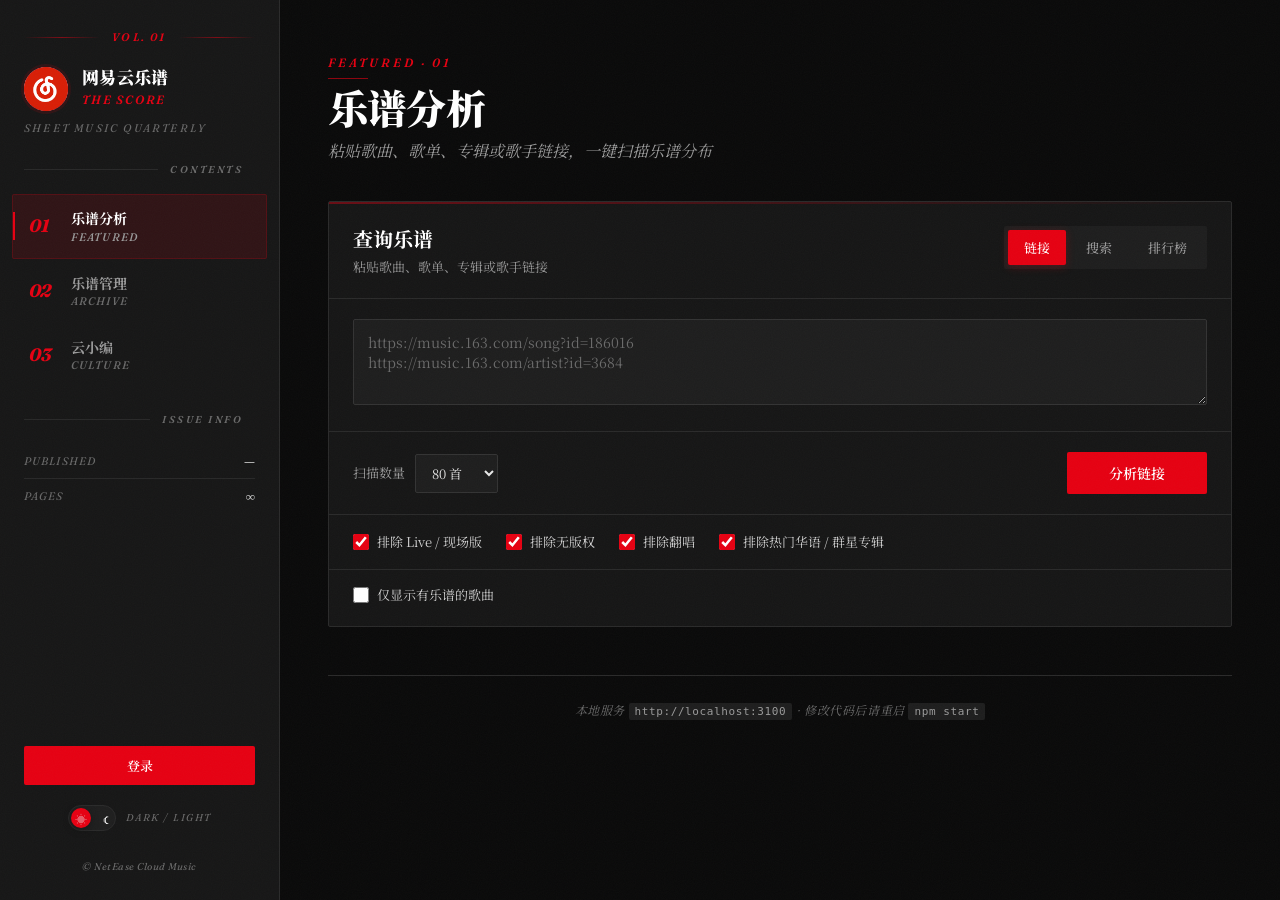
==== commit ccd0f3d7: "feat: 编辑级音乐杂志风格重新设计 - 顶部导航栏改为侧边栏布局 - 支持明暗双主题切换（localStorage 持久化） - 暗色基底 + 网易红单点强调 - 字体采用 Fraunces 斜体" ====
--- a/extension/app/index.html
+++ b/extension/app/index.html
@@ -1,581 +1,657 @@
 <!DOCTYPE html>
-<html lang="zh-CN">
+<html lang="zh-CN" data-theme="dark">
 <head>
   <meta charset="UTF-8" />
   <meta name="viewport" content="width=device-width, initial-scale=1.0" />
-  <title>网易云乐谱列表</title>
+  <title>网易云乐谱 — THE SCORE</title>
   <link rel="icon" type="image/png" href="/favicon.png?v=2" />
   <link rel="apple-touch-icon" href="/favicon.png?v=2" />
+  <link rel="preconnect" href="https://fonts.googleapis.com">
+  <link rel="preconnect" href="https://fonts.gstatic.com" crossorigin>
+  <link href="https://fonts.googleapis.com/css2?family=Fraunces:ital,opsz,wght@0,9..144,400;0,9..144,600;0,9..144,700;1,9..144,400;1,9..144,600;1,9..144,700&family=Noto+Serif+SC:wght@400;600;700;900&display=swap" rel="stylesheet">
   <link rel="stylesheet" href="style.css?v=ext" />
 </head>
 <body>
-  <header class="site-header">
-    <div class="header-inner">
-      <div class="brand">
-        <div class="brand-mark" aria-hidden="true">
-          <img src="favicon.png" alt="" width="36" height="36" />
-        </div>
-        <div class="brand-copy">
-          <h1>网易云乐谱</h1>
-          <p>查乐谱 · 预览 · 百科 · 贡献积分</p>
-        </div>
-      </div>
-      <nav class="tabs" role="tablist">
-        <button type="button" class="tab active" data-tab="analyze" role="tab" aria-selected="true">乐谱分析</button>
-        <button type="button" class="tab" data-tab="sheet" role="tab" aria-selected="false">乐谱管理</button>
-        <button type="button" class="tab" data-tab="ugc" role="tab" aria-selected="false">云小编</button>
+  <div class="app-layout">
+    <aside class="sidebar" role="navigation" aria-label="主导航">
+      <div class="sidebar-masthead">
+        <div class="sidebar-masthead-line"></div>
+        <span class="sidebar-masthead-text">VOL. 01</span>
+        <div class="sidebar-masthead-line"></div>
+      </div>
+
+      <div class="sidebar-brand">
+        <div class="sidebar-brand-mark" aria-hidden="true">
+          <img src="favicon.png" alt="" width="40" height="40" />
+        </div>
+        <div class="sidebar-brand-copy">
+          <h1 class="sidebar-brand-title">网易云乐谱</h1>
+          <p class="sidebar-brand-subtitle">THE SCORE</p>
+        </div>
+      </div>
+
+      <p class="sidebar-tagline">SHEET MUSIC QUARTERLY</p>
+
+      <div class="sidebar-divider">
+        <span class="sidebar-divider-label">CONTENTS</span>
+      </div>
+
+      <nav class="sidebar-nav" role="tablist">
+        <button type="button" class="sidebar-nav-item active" data-tab="analyze" role="tab" aria-selected="true">
+          <span class="sidebar-nav-num">01</span>
+          <span class="sidebar-nav-text">
+            <span class="sidebar-nav-cn">乐谱分析</span>
+            <span class="sidebar-nav-en">Featured</span>
+          </span>
+        </button>
+        <button type="button" class="sidebar-nav-item" data-tab="sheet" role="tab" aria-selected="false">
+          <span class="sidebar-nav-num">02</span>
+          <span class="sidebar-nav-text">
+            <span class="sidebar-nav-cn">乐谱管理</span>
+            <span class="sidebar-nav-en">Archive</span>
+          </span>
+        </button>
+        <button type="button" class="sidebar-nav-item" data-tab="ugc" role="tab" aria-selected="false">
+          <span class="sidebar-nav-num">03</span>
+          <span class="sidebar-nav-text">
+            <span class="sidebar-nav-cn">云小编</span>
+            <span class="sidebar-nav-en">Culture</span>
+          </span>
+        </button>
       </nav>
-      <div id="loginPanel" class="login-panel">
-        <div id="loginGuest">
-          <button id="loginBtn" type="button" class="btn-header">登录</button>
-        </div>
-        <div id="loginUser" class="user-chip hidden">
-          <div id="loginAvatar" class="user-avatar" aria-hidden="true"></div>
-          <span id="loginNickname" class="user-name"></span>
-          <button id="logoutBtn" type="button" class="btn-text-light">退出</button>
-        </div>
-      </div>
-    </div>
-  </header>
-
-  <div class="page">
-
-    <div id="analyzePanel" class="panel">
-      <div class="card search-card">
-        <div class="card-head">
-          <div>
-            <h2 class="card-title">查询乐谱</h2>
-            <p class="card-desc" id="modeDesc">粘贴歌曲、歌单、专辑或歌手链接</p>
-          </div>
-          <div class="input-modes" role="tablist">
-            <button type="button" class="mode-btn active" data-mode="link">链接</button>
-            <button type="button" class="mode-btn" data-mode="search">搜索</button>
-            <button type="button" class="mode-btn" data-mode="chart">排行榜</button>
-          </div>
-        </div>
-
-        <div class="input-area">
-          <div id="linkPanel" class="input-panel">
-            <textarea
-              id="urlInput"
-              rows="3"
-              placeholder="https://music.163.com/song?id=186016&#10;https://music.163.com/artist?id=3684"
-            ></textarea>
-          </div>
-
-          <div id="searchPanel" class="input-panel hidden">
-            <div class="segmented search-scope" role="group">
-              <label class="segmented-item">
-                <input type="radio" name="searchScope" value="artist" checked />
-                <span>按歌手</span>
-              </label>
-              <label class="segmented-item">
-                <input type="radio" name="searchScope" value="song" />
-                <span>按歌名</span>
-              </label>
-            </div>
-            <input
-              id="keywordInput"
-              type="search"
-              placeholder="输入歌手名，如：林俊杰、周杰伦"
-            />
-          </div>
-
-          <div id="chartPanel" class="input-panel hidden">
-            <select id="chartSelect">
-              <option value="">加载排行榜…</option>
-            </select>
-          </div>
-        </div>
-
-        <details id="filterSection" class="panel-collapse search-filter-details hidden">
-          <summary class="panel-collapse-summary">筛选条件（乐谱数量 / 可上传）</summary>
-          <div class="panel-collapse-body">
-            <div id="filterBar" class="filter-bar">
-              <label class="filter-item">
-                <input type="checkbox" id="filterMaxTotal" checked />
-                乐谱总数 ≤
-                <input type="number" id="maxTotalInput" min="0" max="99" value="3" />
-              </label>
-              <label class="filter-item">
-                <input type="checkbox" id="filterMaxPiano" checked />
-                钢琴谱 ≤
-                <input type="number" id="maxPianoInput" min="0" max="99" value="0" />
-              </label>
-              <label class="filter-item">
-                <input type="checkbox" id="excludeNotUploadableSongs" checked />
-                排除不可上传
-              </label>
-              <span class="filter-hint">须同时满足以上条件（且关系）；不可上传含未开放上传、各版本乐谱累计满 5 份无奖励</span>
-            </div>
-          </div>
-        </details>
-
-        <div class="query-toolbar">
-          <label class="toolbar-field">
-            <span>扫描数量</span>
-            <select id="scanLimit">
-              <option value="80" selected>80 首</option>
-              <option value="120">120 首</option>
-              <option value="200">200 首</option>
-            </select>
-          </label>
-          <button id="analyzeBtn" type="button" class="btn-primary btn-query">
-            <span class="btn-label">查询乐谱</span>
-          </button>
-        </div>
-
-        <div class="analyze-options">
-          <label class="check-label analyze-option">
-            <input type="checkbox" id="excludeLiveSongs" checked />
-            排除 Live / 现场版
-          </label>
-          <label class="check-label analyze-option">
-            <input type="checkbox" id="excludeNoCopyrightSongs" checked />
-            排除无版权
-          </label>
-          <label class="check-label analyze-option">
-            <input type="checkbox" id="excludeCoverSongs" checked />
-            排除翻唱
-          </label>
-          <label class="check-label analyze-option">
-            <input type="checkbox" id="excludeCompilationAlbumSongs" checked />
-            排除热门华语 / 群星专辑
-          </label>
-          <label class="check-label analyze-option hidden" id="excludeAccompanimentWrap">
-            <input type="checkbox" id="excludeAccompanimentSongs" checked />
-            排除伴奏
-          </label>
-        </div>
-
-        <label class="options-row check-label">
-          <input type="checkbox" id="onlyWithSheets" />
-          仅显示有乐谱的歌曲
-        </label>
-      </div>
-
-      <div id="saveSection" class="card sub-card hidden">
-        <h3 class="sub-card-title">保存到网易云</h3>
-        <div id="createPlaylistBar" class="save-panel">
-          <div class="segmented" role="group">
-            <label class="segmented-item">
-              <input type="radio" name="playlistMode" value="create" checked />
-              <span>新建歌单</span>
-            </label>
-            <label class="segmented-item">
-              <input type="radio" name="playlistMode" value="existing" />
-              <span>已有歌单</span>
-            </label>
-          </div>
-          <div id="createPlaylistFields" class="save-fields">
-            <input
-              id="playlistNameInput"
-              type="text"
-              placeholder="歌单名称（留空自动生成）"
-            />
-            <label class="check-label compact">
-              <input type="checkbox" id="privatePlaylist" />
-              隐私
-            </label>
-          </div>
-          <div id="existingPlaylistFields" class="save-fields hidden">
-            <select id="existingPlaylistSelect" disabled>
-              <option value="">请先登录后加载歌单</option>
-            </select>
-            <button id="refreshPlaylistsBtn" type="button" class="btn-secondary btn-sm">刷新</button>
-          </div>
-          <div class="save-actions">
-            <button id="createPlaylistBtn" type="button" class="btn-success">保存筛选结果</button>
-            <span id="createPlaylistHint" class="filter-hint"></span>
-          </div>
-        </div>
-      </div>
-
-      <div id="status" class="status hidden"></div>
-      <div id="resultsSection" class="results-section hidden">
-        <div id="summary" class="stat-grid hidden"></div>
-        <div id="sourceInfo" class="source-info hidden"></div>
-        <main id="results" class="results"></main>
-      </div>
-    </div>
-
-    <section id="sheetPanel" class="panel hidden">
-      <div class="card">
-        <div class="panel-body">
-          <div class="section-head">
-            <h2 class="panel-title">乐谱管理</h2>
-            <p class="section-desc">提交 PDF 上传乐谱；已上传列表在「我的贡献 → 类型：乐谱上传」中查看</p>
-          </div>
-
-          <div id="sheetPermission" class="sheet-permission hidden"></div>
-
-          <div class="content-block content-block-divider">
-            <details class="sheet-upload-panel" open>
-              <summary class="sheet-upload-summary">上传新乐谱（PDF）</summary>
-              <form id="sheetUploadForm" class="sheet-upload-form">
-            <div class="sheet-form-grid">
-              <label class="field">
-                <span class="field-label">歌曲 ID</span>
-                <input id="sheetSongId" type="text" inputmode="numeric" placeholder="如 460043704" required />
-              </label>
-              <label class="field">
-                <span class="field-label">乐谱名称</span>
-                <input id="sheetName" type="text" placeholder="根据乐器分类自动生成" readonly />
-              </label>
-              <label class="field">
-                <span class="field-label">乐器分类</span>
-                <select id="sheetType" required>
-                  <option value="">先检查权限后加载</option>
+
+      <div class="sidebar-divider">
+        <span class="sidebar-divider-label">ISSUE INFO</span>
+      </div>
+
+      <div class="sidebar-issue-info">
+        <div class="issue-info-row">
+          <span class="issue-info-label">Published</span>
+          <span class="issue-info-value" id="sidebarDate">—</span>
+        </div>
+        <div class="issue-info-row">
+          <span class="issue-info-label">Pages</span>
+          <span class="issue-info-value">∞</span>
+        </div>
+      </div>
+
+      <div class="sidebar-spacer"></div>
+
+      <div id="loginPanel" class="sidebar-login">
+        <div id="loginGuest" class="sidebar-login-guest">
+          <button id="loginBtn" type="button" class="btn-sidebar-login">登录</button>
+        </div>
+        <div id="loginUser" class="sidebar-login-user hidden">
+          <div id="loginAvatar" class="sidebar-user-avatar" aria-hidden="true"></div>
+          <div class="sidebar-user-info">
+            <span id="loginNickname" class="sidebar-user-name"></span>
+            <button id="logoutBtn" type="button" class="btn-sidebar-logout">退出</button>
+          </div>
+        </div>
+      </div>
+
+      <div class="sidebar-theme-section">
+        <button id="themeToggleBtn" type="button" class="theme-toggle" aria-label="切换主题">
+          <span class="theme-toggle-icon theme-icon-sun">☀</span>
+          <span class="theme-toggle-icon theme-icon-moon">☾</span>
+          <span class="theme-toggle-track"></span>
+        </button>
+        <span class="theme-toggle-label">Dark / Light</span>
+      </div>
+
+      <div class="sidebar-footer">
+        <span class="sidebar-copyright">© NetEase Cloud Music</span>
+      </div>
+    </aside>
+
+    <main class="main-content">
+      <div class="page">
+
+        <div id="analyzePanel" class="panel">
+          <div class="section-kicker">FEATURED · 01</div>
+          <h2 class="section-headline">乐谱分析</h2>
+          <p class="section-lede">粘贴歌曲、歌单、专辑或歌手链接，一键扫描乐谱分布</p>
+
+          <div class="card search-card">
+            <div class="card-head">
+              <div>
+                <h3 class="card-title">查询乐谱</h3>
+                <p class="card-desc" id="modeDesc">粘贴歌曲、歌单、专辑或歌手链接</p>
+              </div>
+              <div class="input-modes" role="tablist">
+                <button type="button" class="mode-btn active" data-mode="link">链接</button>
+                <button type="button" class="mode-btn" data-mode="search">搜索</button>
+                <button type="button" class="mode-btn" data-mode="chart">排行榜</button>
+              </div>
+            </div>
+
+            <div class="input-area">
+              <div id="linkPanel" class="input-panel">
+                <textarea
+                  id="urlInput"
+                  rows="3"
+                  placeholder="https://music.163.com/song?id=186016&#10;https://music.163.com/artist?id=3684"
+                ></textarea>
+              </div>
+
+              <div id="searchPanel" class="input-panel hidden">
+                <div class="segmented search-scope" role="group">
+                  <label class="segmented-item">
+                    <input type="radio" name="searchScope" value="artist" checked />
+                    <span>按歌手</span>
+                  </label>
+                  <label class="segmented-item">
+                    <input type="radio" name="searchScope" value="song" />
+                    <span>按歌名</span>
+                  </label>
+                </div>
+                <input
+                  id="keywordInput"
+                  type="search"
+                  placeholder="输入歌手名，如：林俊杰、周杰伦"
+                />
+              </div>
+
+              <div id="chartPanel" class="input-panel hidden">
+                <select id="chartSelect">
+                  <option value="">加载排行榜…</option>
+                </select>
+              </div>
+            </div>
+
+            <details id="filterSection" class="panel-collapse search-filter-details hidden">
+              <summary class="panel-collapse-summary">筛选条件（乐谱数量 / 可上传）</summary>
+              <div class="panel-collapse-body">
+                <div id="filterBar" class="filter-bar">
+                  <label class="filter-item">
+                    <input type="checkbox" id="filterMaxTotal" checked />
+                    乐谱总数 ≤
+                    <input type="number" id="maxTotalInput" min="0" max="99" value="3" />
+                  </label>
+                  <label class="filter-item">
+                    <input type="checkbox" id="filterMaxPiano" checked />
+                    钢琴谱 ≤
+                    <input type="number" id="maxPianoInput" min="0" max="99" value="0" />
+                  </label>
+                  <label class="filter-item">
+                    <input type="checkbox" id="excludeNotUploadableSongs" checked />
+                    排除不可上传
+                  </label>
+                  <span class="filter-hint">须同时满足以上条件（且关系）；不可上传含未开放上传、各版本乐谱累计满 5 份无奖励</span>
+                </div>
+              </div>
+            </details>
+
+            <div class="query-toolbar">
+              <label class="toolbar-field">
+                <span>扫描数量</span>
+                <select id="scanLimit">
+                  <option value="80" selected>80 首</option>
+                  <option value="120">120 首</option>
+                  <option value="200">200 首</option>
                 </select>
               </label>
-              <label class="field">
-                <span class="field-label">谱面类型</span>
-                <select id="sheetKind" required>
-                  <option value="">先检查权限后加载</option>
+              <button id="analyzeBtn" type="button" class="btn-primary btn-query">
+                <span class="btn-label">查询乐谱</span>
+              </button>
+            </div>
+
+            <div class="analyze-options">
+              <label class="check-label analyze-option">
+                <input type="checkbox" id="excludeLiveSongs" checked />
+                排除 Live / 现场版
+              </label>
+              <label class="check-label analyze-option">
+                <input type="checkbox" id="excludeNoCopyrightSongs" checked />
+                排除无版权
+              </label>
+              <label class="check-label analyze-option">
+                <input type="checkbox" id="excludeCoverSongs" checked />
+                排除翻唱
+              </label>
+              <label class="check-label analyze-option">
+                <input type="checkbox" id="excludeCompilationAlbumSongs" checked />
+                排除热门华语 / 群星专辑
+              </label>
+              <label class="check-label analyze-option hidden" id="excludeAccompanimentWrap">
+                <input type="checkbox" id="excludeAccompanimentSongs" checked />
+                排除伴奏
+              </label>
+            </div>
+
+            <label class="options-row check-label">
+              <input type="checkbox" id="onlyWithSheets" />
+              仅显示有乐谱的歌曲
+            </label>
+          </div>
+
+          <div id="saveSection" class="card sub-card hidden">
+            <h3 class="sub-card-title">保存到网易云</h3>
+            <div id="createPlaylistBar" class="save-panel">
+              <div class="segmented" role="group">
+                <label class="segmented-item">
+                  <input type="radio" name="playlistMode" value="create" checked />
+                  <span>新建歌单</span>
+                </label>
+                <label class="segmented-item">
+                  <input type="radio" name="playlistMode" value="existing" />
+                  <span>已有歌单</span>
+                </label>
+              </div>
+              <div id="createPlaylistFields" class="save-fields">
+                <input
+                  id="playlistNameInput"
+                  type="text"
+                  placeholder="歌单名称（留空自动生成）"
+                />
+                <label class="check-label compact">
+                  <input type="checkbox" id="privatePlaylist" />
+                  隐私
+                </label>
+              </div>
+              <div id="existingPlaylistFields" class="save-fields hidden">
+                <select id="existingPlaylistSelect" disabled>
+                  <option value="">请先登录后加载歌单</option>
                 </select>
-              </label>
-              <label class="field">
-                <span class="field-label">调号</span>
-                <input id="sheetMusicKey" type="text" placeholder="如 C、Eb、降E、升F（上传为降E/升F）" />
-              </label>
-              <label class="field">
-                <span class="field-label">演奏版本</span>
-                <select id="sheetPlayVersion">
-                  <option value="演奏版">演奏版</option>
-                  <option value="弹唱版">弹唱版</option>
-                </select>
-              </label>
-              <label class="field field-wide">
-                <span class="field-label">PDF 文件</span>
-                <input id="sheetPdfFile" type="file" accept=".pdf,application/pdf" required />
-                <span class="field-hint">支持 ccgq 命名，如 <code>460043704_歌名_Eb.pdf</code>、<code>460043704_歌名_C调_简谱.pdf</code>，选文件后自动填充歌曲 ID、调号</span>
-              </label>
-            </div>
-            <div class="sheet-form-actions">
-              <button id="checkSheetPermBtn" type="button" class="btn-secondary">检查上传权限</button>
-              <button id="submitSheetBtn" type="submit" class="btn-primary">提交上传</button>
-            </div>
-            <p id="sheetUploadHint" class="hint hidden"></p>
-            <p id="sheetUploadStatus" class="sheet-upload-status"></p>
-              </form>
-            </details>
-
-            <details class="sheet-upload-panel batch-upload-panel">
-              <summary class="sheet-upload-summary">批量上传（ccgq 导出文件夹）</summary>
-              <div class="batch-upload-body">
-                <p class="hint batch-upload-desc">
-                  选择 ccgq 从网易云歌单导出的文件夹。命名格式：
-                  五线谱 <code>1155194_歌名_C调.pdf</code>，
-                  简谱 <code>1155194_歌名_C调_简谱.pdf</code>（含歌曲 ID，通常无需再匹配）。
-                </p>
-                <div class="batch-upload-grid">
-                  <label class="field field-wide">
-                    <span class="field-label">PDF 文件夹</span>
-                    <input id="batchFolderInput" type="file" webkitdirectory directory multiple accept=".pdf,application/pdf" />
-                  </label>
+                <button id="refreshPlaylistsBtn" type="button" class="btn-secondary btn-sm">刷新</button>
+              </div>
+              <div class="save-actions">
+                <button id="createPlaylistBtn" type="button" class="btn-success">保存筛选结果</button>
+                <span id="createPlaylistHint" class="filter-hint"></span>
+              </div>
+            </div>
+          </div>
+
+          <div id="status" class="status hidden"></div>
+          <div id="resultsSection" class="results-section hidden">
+            <div id="summary" class="stat-grid hidden"></div>
+            <div id="sourceInfo" class="source-info hidden"></div>
+            <main id="results" class="results"></main>
+          </div>
+        </div>
+
+        <section id="sheetPanel" class="panel hidden">
+          <div class="section-kicker">ARCHIVE · 02</div>
+          <h2 class="section-headline">乐谱管理</h2>
+          <p class="section-lede">提交 PDF 上传乐谱；已上传列表在「我的贡献 → 类型：乐谱上传」中查看</p>
+
+          <div class="card">
+            <div class="panel-body">
+              <div id="sheetPermission" class="sheet-permission hidden"></div>
+
+              <div class="content-block content-block-divider">
+                <details class="sheet-upload-panel" open>
+                  <summary class="sheet-upload-summary">上传新乐谱（PDF）</summary>
+                  <form id="sheetUploadForm" class="sheet-upload-form">
+                <div class="sheet-form-grid">
                   <label class="field">
-                    <span class="field-label">最多上传条数</span>
-                    <input id="batchMaxItems" type="number" min="1" max="50" value="20" />
+                    <span class="field-label">歌曲 ID</span>
+                    <input id="sheetSongId" type="text" inputmode="numeric" placeholder="如 460043704" required />
                   </label>
                   <label class="field">
-                    <span class="field-label">上传间隔（秒，基准）</span>
-                    <input id="batchIntervalSec" type="number" min="5" max="120" value="10" title="实际等待会在基准上随机浮动约 1.5~6.5 秒" />
-                  </label>
-                  <label class="field">
-                    <span class="field-label">搜索间隔（秒，基准）</span>
-                    <input id="batchSearchIntervalSec" type="number" min="2" max="30" value="3" title="匹配歌曲 ID 时同样随机浮动" />
+                    <span class="field-label">乐谱名称</span>
+                    <input id="sheetName" type="text" placeholder="根据乐器分类自动生成" readonly />
                   </label>
                   <label class="field">
                     <span class="field-label">乐器分类</span>
-                    <select id="batchInstrumentType">
-                      <option value="1">钢琴（默认）</option>
+                    <select id="sheetType" required>
+                      <option value="">先检查权限后加载</option>
                     </select>
                   </label>
                   <label class="field">
-                    <span class="field-label">简谱类型 code</span>
-                    <input id="batchKindJianpu" type="number" min="1" value="1" title="简谱=1" />
+                    <span class="field-label">谱面类型</span>
+                    <select id="sheetKind" required>
+                      <option value="">先检查权限后加载</option>
+                    </select>
                   </label>
                   <label class="field">
-                    <span class="field-label">五线谱类型 code</span>
-                    <input id="batchKindWuxian" type="number" min="1" value="5" title="五线谱=5" />
-                  </label>
-                  <label class="field field-wide batch-upload-check">
-                    <input id="batchSkipUnmatched" type="checkbox" checked />
-                    <span>跳过无法匹配歌曲 ID 的文件</span>
-                  </label>
-                </div>
-                <div class="batch-upload-actions">
-                  <button id="batchScanBtn" type="button" class="btn-secondary">扫描文件</button>
-                  <button id="batchResolveBtn" type="button" class="btn-secondary" disabled>匹配歌曲 ID</button>
-                  <button id="batchStartBtn" type="button" class="btn-primary" disabled>开始批量上传</button>
-                  <button id="batchStopBtn" type="button" class="btn-text" disabled>停止</button>
-                </div>
-                <p id="batchUploadStatus" class="sheet-upload-status"></p>
-                <div id="batchUploadSummary" class="batch-upload-summary hidden"></div>
-                <div id="batchUploadList" class="batch-upload-list"></div>
-              </div>
-            </details>
-          </div>
-        </div>
-      </div>
-    </section>
-
-    <section id="ugcPanel" class="panel hidden">
-      <div class="card">
-        <div class="panel-body">
-          <div class="section-head section-head-row">
-            <div>
-              <h2 class="panel-title">音乐云小编</h2>
-              <p class="section-desc">积分、审核任务、每日会员奖励、积分商城与抽奖</p>
-            </div>
-            <button id="ugcRefreshAllBtn" type="button" class="btn-secondary btn-sm">刷新全部</button>
-          </div>
-
-          <div class="ugc-section-nav-wrap">
-            <nav class="ugc-section-nav" aria-label="云小编快捷导航">
-            <button type="button" class="ugc-section-link" data-ugc-target="ugcSectionOverview">概览</button>
-            <button type="button" class="ugc-section-link" data-ugc-target="ugcSectionReward">奖励</button>
-            <button type="button" class="ugc-section-link" data-ugc-target="ugcSectionLottery">抽奖</button>
-            <button type="button" class="ugc-section-link" data-ugc-target="ugcSectionMall" title="点击定位；Alt+点击弹窗浏览">商城</button>
-            <button type="button" class="ugc-section-link" data-ugc-target="ugcSectionAudit">审核</button>
-            <button type="button" class="ugc-section-link" data-ugc-target="ugcSectionAuditHistory">审核历史</button>
-            <button type="button" class="ugc-section-link" data-ugc-target="ugcSectionHonor">榜单</button>
-            <button type="button" class="ugc-section-link" data-ugc-target="ugcSectionRecords">记录</button>
-            </nav>
-          </div>
-
-          <div id="ugcSectionOverview" class="ugc-section-anchor">
-            <div id="ugcProfile" class="ugc-profile hidden"></div>
-          </div>
-
-          <div id="ugcSectionReward" class="content-block content-block-divider ugc-section-anchor">
-            <div class="content-block-head">
-              <h3 class="sub-card-title">每日奖励</h3>
-            </div>
-            <div id="ugcDailyReward" class="ugc-daily-reward hidden"></div>
-            <div class="ugc-quick-actions">
-              <button id="ugcSignBtn" type="button" class="btn-secondary">今日签到</button>
-              <button id="loadIntegrationBtn" type="button" class="btn-secondary">积分明细</button>
-              <button id="ugcClaimVipBtn" type="button" class="btn-primary" disabled>领取 1 日黑胶</button>
-            </div>
-            <div id="ugcIntegration" class="ugc-integration hidden"></div>
-          </div>
-
-          <div id="ugcSectionLottery" class="content-block content-block-divider ugc-section-anchor">
-            <details class="ugc-collapse panel-collapse" id="ugcLotteryCollapse">
-              <summary class="ugc-collapse-summary panel-collapse-summary">
-                <span class="ugc-collapse-leading">
-                  <span class="ugc-collapse-title">每日抽奖</span>
-                  <span class="ugc-collapse-meta" id="ugcLotterySummary">点击展开</span>
-                </span>
-              </summary>
-              <div class="ugc-collapse-body panel-collapse-body">
-                <div class="ugc-collapse-toolbar">
-                  <button id="ugcRefreshLotteryBtn" type="button" class="btn-secondary btn-sm">刷新奖池</button>
-                </div>
-                <div id="ugcLottery" class="ugc-lottery"></div>
-              </div>
-            </details>
-          </div>
-
-          <div id="ugcSectionMall" class="content-block content-block-divider ugc-section-anchor">
-            <details class="ugc-collapse" id="ugcMallCollapse">
-              <summary class="ugc-collapse-summary">
-                <span class="ugc-collapse-leading">
-                  <span class="ugc-collapse-title">积分商城</span>
-                  <span class="ugc-collapse-meta" id="ugcMallSummary">点击展开查看商品</span>
-                </span>
-              </summary>
-              <div class="ugc-collapse-body">
-                <div class="ugc-collapse-toolbar">
-                  <button id="ugcOpenMallModalBtn" type="button" class="btn-secondary btn-sm">弹窗浏览</button>
-                  <button id="ugcRefreshMallBtn" type="button" class="btn-secondary btn-sm">刷新商品</button>
-                </div>
-                <div id="ugcMall" class="ugc-mall"></div>
-              </div>
-            </details>
-          </div>
-
-          <div id="ugcSectionAudit" class="content-block content-block-divider ugc-section-anchor">
-            <div class="content-block-head content-block-head-stack">
-              <h3 class="sub-card-title">审核任务</h3>
-              <p class="hint">曲风 / 语种 / 原唱 / 情绪标签，投票判定 AI 初始标签可获积分</p>
-            </div>
-            <div id="ugcAuditTasks" class="ugc-task-grid"></div>
-          </div>
-
-          <div id="ugcExamPanel" class="content-block content-block-divider ugc-exam-panel hidden">
-            <div class="content-block-head">
-              <h3 class="sub-card-title" id="ugcExamPanelTitle">正在审核</h3>
-              <button id="ugcExamCloseBtn" type="button" class="btn-secondary btn-sm">关闭</button>
-            </div>
-            <div id="ugcExamContent"></div>
-          </div>
-
-          <div id="ugcSectionAuditHistory" class="content-block content-block-divider ugc-section-anchor">
-            <details class="ugc-collapse panel-collapse" id="ugcAuditHistoryCollapse">
-              <summary class="ugc-collapse-summary panel-collapse-summary">
-                <span class="ugc-collapse-leading">
-                  <span class="ugc-collapse-title">审核历史</span>
-                  <span class="ugc-collapse-meta" id="ugcAuditHistorySummary">点击展开</span>
-                </span>
-              </summary>
-              <div class="ugc-collapse-body panel-collapse-body">
-                <div class="ugc-collapse-toolbar">
-                  <button id="ugcRefreshAuditHistoryBtn" type="button" class="btn-secondary btn-sm">刷新历史</button>
-                </div>
-                <div id="ugcAuditHistory" class="ugc-audit-history"></div>
-              </div>
-            </details>
-          </div>
-
-          <div id="ugcSectionOfficial" class="content-block content-block-divider ugc-section-anchor">
-            <details class="ugc-collapse panel-collapse" id="ugcOfficialCollapse">
-              <summary class="ugc-collapse-summary panel-collapse-summary">
-                <span class="ugc-collapse-leading">
-                  <span class="ugc-collapse-title">官方任务</span>
-                  <span class="ugc-collapse-meta" id="ugcOfficialSummary">点击展开</span>
-                </span>
-              </summary>
-              <div class="ugc-collapse-body panel-collapse-body">
-                <div id="ugcOfficialTasks" class="ugc-task-grid"></div>
-              </div>
-            </details>
-          </div>
-
-          <div id="ugcSectionHonor" class="content-block content-block-divider ugc-section-anchor">
-            <details class="ugc-collapse" id="ugcHonorCollapse">
-              <summary class="ugc-collapse-summary">
-                <span class="ugc-collapse-leading">
-                  <span class="ugc-collapse-title">贡献榜</span>
-                  <span class="ugc-collapse-meta" id="ugcHonorSummary">点击展开查看排名</span>
-                </span>
-              </summary>
-              <div class="ugc-collapse-body">
-                <div class="ugc-honor-tabs" role="tablist">
-                  <button type="button" class="ugc-honor-tab active" data-honor-type="0">日榜</button>
-                  <button type="button" class="ugc-honor-tab" data-honor-type="2">月榜</button>
-                  <button type="button" class="ugc-honor-tab" data-honor-type="3">总榜</button>
-                </div>
-                <div id="ugcHonorRoll" class="ugc-honor-list"></div>
-              </div>
-            </details>
-          </div>
-
-          <div id="ugcSectionRecords" class="content-block content-block-divider ugc-section-anchor">
-            <details class="ugc-collapse panel-collapse" id="ugcRecordsCollapse">
-              <summary class="ugc-collapse-summary panel-collapse-summary">
-                <span class="ugc-collapse-leading">
-                  <span class="ugc-collapse-title">贡献记录</span>
-                  <span class="ugc-collapse-meta" id="ugcRecordsSummary">点击展开加载</span>
-                </span>
-              </summary>
-              <div class="ugc-collapse-body panel-collapse-body">
-                <div class="ugc-filters">
-              <label class="field">
-                <span class="field-label">类型</span>
-                <select id="ugcType">
-                  <option value="all">全部类型</option>
-                  <option value="sheet-upload">乐谱上传</option>
-                  <option value="1">歌手纠错</option>
-                  <option value="2">专辑纠错</option>
-                  <option value="3">歌曲纠错</option>
-                  <option value="4">MV纠错</option>
-                  <option value="5">歌词纠错</option>
-                  <option value="6">翻译纠错</option>
-                  <option value="7">乐谱纠错</option>
-                  <option value="101">专辑补充</option>
-                  <option value="103">MV补充</option>
-                </select>
-              </label>
-              <label id="ugcAuditField" class="field">
-                <span class="field-label">审核状态</span>
-                <select id="ugcAudit">
-                  <option value="">全部</option>
-                  <option value="0">待审核</option>
-                  <option value="-5">未采纳</option>
-                  <option value="1">审核中</option>
-                  <option value="4">部分通过</option>
-                  <option value="5">审核通过</option>
-                </select>
-              </label>
-              <button id="loadUgcBtn" type="button" class="btn-primary">加载列表</button>
-                </div>
-                <div id="ugcList" class="ugc-list"></div>
-              </div>
-            </details>
-          </div>
-        </div>
-      </div>
-    </section>
-
-    <button id="backToTopBtn" type="button" class="back-to-top hidden" aria-label="回到顶部">↑</button>
-
-    <footer class="page-footer">
-      本地服务 <code>http://localhost:3100</code> · 修改代码后请重启 <code>npm start</code>
-    </footer>
-
-    <div id="cookieModal" class="modal hidden">
-      <div class="modal-card modal-wide">
-        <div class="modal-header">
-          <h3>Cookie 登录</h3>
-          <button id="closeCookieBtn" type="button" class="modal-close" aria-label="关闭">×</button>
-        </div>
-        <p class="modal-hint">
-          查歌单 / 上传乐谱可用网页或扩展 Cookie；<strong>云小编、积分商城、抽奖、审核</strong> 建议用
-          <strong>APP 抓包</strong> 的 Cookie（需含 <code>MUSIC_A</code>）。
-        </p>
-        <ol class="cookie-steps">
-          <li>扩展：在 music.163.com 登录后点「复制 Cookie」或「插件填入 Cookie」</li>
-          <li>云小编相关：手机 Reqable 抓 APP 请求，复制 Cookie 头</li>
-          <li>手动：F12 → Application → Cookies</li>
-        </ol>
-        <textarea
-          id="cookieInput"
-          rows="4"
-          placeholder="MUSIC_U=xxx; __csrf=xxx; ..."
-        ></textarea>
-        <p id="cookieStatus" class="cookie-status"></p>
-        <div class="modal-footer">
-          <button id="confirmCookieBtn" type="button" class="btn-primary">确认登录</button>
-        </div>
-      </div>
-    </div>
-
-    <div id="previewModal" class="modal hidden">
-      <div class="modal-card modal-wide modal-scroll">
-        <div class="modal-header">
-          <h3 id="previewTitle">乐谱预览</h3>
-          <button id="closePreviewBtn" type="button" class="modal-close" aria-label="关闭">×</button>
-        </div>
-        <div id="previewMeta" class="preview-meta hidden"></div>
-        <div id="previewPages" class="preview-pages"></div>
-      </div>
-    </div>
-
-    <div id="wikiModal" class="modal hidden">
-      <div class="modal-card modal-wide modal-scroll">
-        <div class="modal-header">
-          <h3 id="wikiTitle">音乐百科</h3>
-          <button id="closeWikiBtn" type="button" class="modal-close" aria-label="关闭">×</button>
-        </div>
-        <div id="wikiContent" class="wiki-content"></div>
-      </div>
-    </div>
-
-    <div id="mallModal" class="modal hidden">
-      <div class="modal-card modal-wide modal-scroll">
-        <div class="modal-header">
-          <div class="mall-modal-head">
-            <button id="mallModalBackBtn" type="button" class="btn-text mall-modal-back hidden">← 返回列表</button>
-            <h3 id="mallModalTitle">积分商城</h3>
-          </div>
-          <button id="closeMallModalBtn" type="button" class="modal-close" aria-label="关闭">×</button>
-        </div>
-        <div id="mallModalBody" class="mall-modal-body"></div>
-        <div id="mallModalFooter" class="modal-footer mall-modal-footer"></div>
-      </div>
-    </div>
+                    <span class="field-label">调号</span>
+                    <input id="sheetMusicKey" type="text" placeholder="如 C、Eb、降E、升F（上传为降E/升F）" />
+                  </label>
+                  <label class="field">
+                    <span class="field-label">演奏版本</span>
+                    <select id="sheetPlayVersion">
+                      <option value="演奏版">演奏版</option>
+                      <option value="弹唱版">弹唱版</option>
+                    </select>
+                  </label>
+                  <label class="field field-wide">
+                    <span class="field-label">PDF 文件</span>
+                    <input id="sheetPdfFile" type="file" accept=".pdf,application/pdf" required />
+                    <span class="field-hint">支持 ccgq 命名，如 <code>460043704_歌名_Eb.pdf</code>、<code>460043704_歌名_C调_简谱.pdf</code>，选文件后自动填充歌曲 ID、调号</span>
+                  </label>
+                </div>
+                <div class="sheet-form-actions">
+                  <button id="checkSheetPermBtn" type="button" class="btn-secondary">检查上传权限</button>
+                  <button id="submitSheetBtn" type="submit" class="btn-primary">提交上传</button>
+                </div>
+                <p id="sheetUploadHint" class="hint hidden"></p>
+                <p id="sheetUploadStatus" class="sheet-upload-status"></p>
+                  </form>
+                </details>
+
+                <details class="sheet-upload-panel batch-upload-panel">
+                  <summary class="sheet-upload-summary">批量上传（ccgq 导出文件夹）</summary>
+                  <div class="batch-upload-body">
+                    <p class="hint batch-upload-desc">
+                      选择 ccgq 从网易云歌单导出的文件夹。命名格式：
+                      五线谱 <code>1155194_歌名_C调.pdf</code>，
+                      简谱 <code>1155194_歌名_C调_简谱.pdf</code>（含歌曲 ID，通常无需再匹配）。
+                    </p>
+                    <div class="batch-upload-grid">
+                      <label class="field field-wide">
+                        <span class="field-label">PDF 文件夹</span>
+                        <input id="batchFolderInput" type="file" webkitdirectory directory multiple accept=".pdf,application/pdf" />
+                      </label>
+                      <label class="field">
+                        <span class="field-label">最多上传条数</span>
+                        <input id="batchMaxItems" type="number" min="1" max="50" value="20" />
+                      </label>
+                      <label class="field">
+                        <span class="field-label">上传间隔（秒，基准）</span>
+                        <input id="batchIntervalSec" type="number" min="5" max="120" value="10" title="实际等待会在基准上随机浮动约 1.5~6.5 秒" />
+                      </label>
+                      <label class="field">
+                        <span class="field-label">搜索间隔（秒，基准）</span>
+                        <input id="batchSearchIntervalSec" type="number" min="2" max="30" value="3" title="匹配歌曲 ID 时同样随机浮动" />
+                      </label>
+                      <label class="field">
+                        <span class="field-label">乐器分类</span>
+                        <select id="batchInstrumentType">
+                          <option value="1">钢琴（默认）</option>
+                        </select>
+                      </label>
+                      <label class="field">
+                        <span class="field-label">简谱类型 code</span>
+                        <input id="batchKindJianpu" type="number" min="1" value="1" title="简谱=1" />
+                      </label>
+                      <label class="field">
+                        <span class="field-label">五线谱类型 code</span>
+                        <input id="batchKindWuxian" type="number" min="1" value="5" title="五线谱=5" />
+                      </label>
+                      <label class="field field-wide batch-upload-check">
+                        <input id="batchSkipUnmatched" type="checkbox" checked />
+                        <span>跳过无法匹配歌曲 ID 的文件</span>
+                      </label>
+                    </div>
+                    <div class="batch-upload-actions">
+                      <button id="batchScanBtn" type="button" class="btn-secondary">扫描文件</button>
+                      <button id="batchResolveBtn" type="button" class="btn-secondary" disabled>匹配歌曲 ID</button>
+                      <button id="batchStartBtn" type="button" class="btn-primary" disabled>开始批量上传</button>
+                      <button id="batchStopBtn" type="button" class="btn-text" disabled>停止</button>
+                    </div>
+                    <p id="batchUploadStatus" class="sheet-upload-status"></p>
+                    <div id="batchUploadSummary" class="batch-upload-summary hidden"></div>
+                    <div id="batchUploadList" class="batch-upload-list"></div>
+                  </div>
+                </details>
+              </div>
+            </div>
+          </div>
+        </section>
+
+        <section id="ugcPanel" class="panel hidden">
+          <div class="section-kicker">CULTURE · 03</div>
+          <h2 class="section-headline">音乐云小编</h2>
+          <p class="section-lede">积分、审核任务、每日会员奖励、积分商城与抽奖</p>
+
+          <div class="card">
+            <div class="panel-body">
+              <div class="section-head section-head-row">
+                <div>
+                  <h3 class="panel-title">云小编中心</h3>
+                  <p class="section-desc">积分、审核任务、每日会员奖励、积分商城与抽奖</p>
+                </div>
+                <button id="ugcRefreshAllBtn" type="button" class="btn-secondary btn-sm">刷新全部</button>
+              </div>
+
+              <div class="ugc-section-nav-wrap">
+                <nav class="ugc-section-nav" aria-label="云小编快捷导航">
+                <button type="button" class="ugc-section-link" data-ugc-target="ugcSectionOverview">概览</button>
+                <button type="button" class="ugc-section-link" data-ugc-target="ugcSectionReward">奖励</button>
+                <button type="button" class="ugc-section-link" data-ugc-target="ugcSectionLottery">抽奖</button>
+                <button type="button" class="ugc-section-link" data-ugc-target="ugcSectionMall" title="点击定位；Alt+点击弹窗浏览">商城</button>
+                <button type="button" class="ugc-section-link" data-ugc-target="ugcSectionAudit">审核</button>
+                <button type="button" class="ugc-section-link" data-ugc-target="ugcSectionAuditHistory">审核历史</button>
+                <button type="button" class="ugc-section-link" data-ugc-target="ugcSectionHonor">榜单</button>
+                <button type="button" class="ugc-section-link" data-ugc-target="ugcSectionRecords">记录</button>
+                </nav>
+              </div>
+
+              <div id="ugcSectionOverview" class="ugc-section-anchor">
+                <div id="ugcProfile" class="ugc-profile hidden"></div>
+              </div>
+
+              <div id="ugcSectionReward" class="content-block content-block-divider ugc-section-anchor">
+                <div class="content-block-head">
+                  <h3 class="sub-card-title">每日奖励</h3>
+                </div>
+                <div id="ugcDailyReward" class="ugc-daily-reward hidden"></div>
+                <div class="ugc-quick-actions">
+                  <button id="ugcSignBtn" type="button" class="btn-secondary">今日签到</button>
+                  <button id="loadIntegrationBtn" type="button" class="btn-secondary">积分明细</button>
+                  <button id="ugcClaimVipBtn" type="button" class="btn-primary" disabled>领取 1 日黑胶</button>
+                </div>
+                <div id="ugcIntegration" class="ugc-integration hidden"></div>
+              </div>
+
+              <div id="ugcSectionLottery" class="content-block content-block-divider ugc-section-anchor">
+                <details class="ugc-collapse panel-collapse" id="ugcLotteryCollapse">
+                  <summary class="ugc-collapse-summary panel-collapse-summary">
+                    <span class="ugc-collapse-leading">
+                      <span class="ugc-collapse-title">每日抽奖</span>
+                      <span class="ugc-collapse-meta" id="ugcLotterySummary">点击展开</span>
+                    </span>
+                  </summary>
+                  <div class="ugc-collapse-body panel-collapse-body">
+                    <div class="ugc-collapse-toolbar">
+                      <button id="ugcRefreshLotteryBtn" type="button" class="btn-secondary btn-sm">刷新奖池</button>
+                    </div>
+                    <div id="ugcLottery" class="ugc-lottery"></div>
+                  </div>
+                </details>
+              </div>
+
+              <div id="ugcSectionMall" class="content-block content-block-divider ugc-section-anchor">
+                <details class="ugc-collapse" id="ugcMallCollapse">
+                  <summary class="ugc-collapse-summary">
+                    <span class="ugc-collapse-leading">
+                      <span class="ugc-collapse-title">积分商城</span>
+                      <span class="ugc-collapse-meta" id="ugcMallSummary">点击展开查看商品</span>
+                    </span>
+                  </summary>
+                  <div class="ugc-collapse-body">
+                    <div class="ugc-collapse-toolbar">
+                      <button id="ugcOpenMallModalBtn" type="button" class="btn-secondary btn-sm">弹窗浏览</button>
+                      <button id="ugcRefreshMallBtn" type="button" class="btn-secondary btn-sm">刷新商品</button>
+                    </div>
+                    <div id="ugcMall" class="ugc-mall"></div>
+                  </div>
+                </details>
+              </div>
+
+              <div id="ugcSectionAudit" class="content-block content-block-divider ugc-section-anchor">
+                <div class="content-block-head content-block-head-stack">
+                  <h3 class="sub-card-title">审核任务</h3>
+                  <p class="hint">曲风 / 语种 / 原唱 / 情绪标签，投票判定 AI 初始标签可获积分</p>
+                </div>
+                <div id="ugcAuditTasks" class="ugc-task-grid"></div>
+              </div>
+
+              <div id="ugcExamPanel" class="content-block content-block-divider ugc-exam-panel hidden">
+                <div class="content-block-head">
+                  <h3 class="sub-card-title" id="ugcExamPanelTitle">正在审核</h3>
+                  <button id="ugcExamCloseBtn" type="button" class="btn-secondary btn-sm">关闭</button>
+                </div>
+                <div id="ugcExamContent"></div>
+              </div>
+
+              <div id="ugcSectionAuditHistory" class="content-block content-block-divider ugc-section-anchor">
+                <details class="ugc-collapse panel-collapse" id="ugcAuditHistoryCollapse">
+                  <summary class="ugc-collapse-summary panel-collapse-summary">
+                    <span class="ugc-collapse-leading">
+                      <span class="ugc-collapse-title">审核历史</span>
+                      <span class="ugc-collapse-meta" id="ugcAuditHistorySummary">点击展开</span>
+                    </span>
+                  </summary>
+                  <div class="ugc-collapse-body panel-collapse-body">
+                    <div class="ugc-collapse-toolbar">
+                      <button id="ugcRefreshAuditHistoryBtn" type="button" class="btn-secondary btn-sm">刷新历史</button>
+                    </div>
+                    <div id="ugcAuditHistory" class="ugc-audit-history"></div>
+                  </div>
+                </details>
+              </div>
+
+              <div id="ugcSectionOfficial" class="content-block content-block-divider ugc-section-anchor">
+                <details class="ugc-collapse panel-collapse" id="ugcOfficialCollapse">
+                  <summary class="ugc-collapse-summary panel-collapse-summary">
+                    <span class="ugc-collapse-leading">
+                      <span class="ugc-collapse-title">官方任务</span>
+                      <span class="ugc-collapse-meta" id="ugcOfficialSummary">点击展开</span>
+                    </span>
+                  </summary>
+                  <div class="ugc-collapse-body panel-collapse-body">
+                    <div id="ugcOfficialTasks" class="ugc-task-grid"></div>
+                  </div>
+                </details>
+              </div>
+
+              <div id="ugcSectionHonor" class="content-block content-block-divider ugc-section-anchor">
+                <details class="ugc-collapse" id="ugcHonorCollapse">
+                  <summary class="ugc-collapse-summary">
+                    <span class="ugc-collapse-leading">
+                      <span class="ugc-collapse-title">贡献榜</span>
+                      <span class="ugc-collapse-meta" id="ugcHonorSummary">点击展开查看排名</span>
+                    </span>
+                  </summary>
+                  <div class="ugc-collapse-body">
+                    <div class="ugc-honor-tabs" role="tablist">
+                      <button type="button" class="ugc-honor-tab active" data-honor-type="0">日榜</button>
+                      <button type="button" class="ugc-honor-tab" data-honor-type="2">月榜</button>
+                      <button type="button" class="ugc-honor-tab" data-honor-type="3">总榜</button>
+                    </div>
+                    <div id="ugcHonorRoll" class="ugc-honor-list"></div>
+                  </div>
+                </details>
+              </div>
+
+              <div id="ugcSectionRecords" class="content-block content-block-divider ugc-section-anchor">
+                <details class="ugc-collapse panel-collapse" id="ugcRecordsCollapse">
+                  <summary class="ugc-collapse-summary panel-collapse-summary">
+                    <span class="ugc-collapse-leading">
+                      <span class="ugc-collapse-title">贡献记录</span>
+                      <span class="ugc-collapse-meta" id="ugcRecordsSummary">点击展开加载</span>
+                    </span>
+                  </summary>
+                  <div class="ugc-collapse-body panel-collapse-body">
+                    <div class="ugc-filters">
+                  <label class="field">
+                    <span class="field-label">类型</span>
+                    <select id="ugcType">
+                      <option value="all">全部类型</option>
+                      <option value="sheet-upload">乐谱上传</option>
+                      <option value="1">歌手纠错</option>
+                      <option value="2">专辑纠错</option>
+                      <option value="3">歌曲纠错</option>
+                      <option value="4">MV纠错</option>
+                      <option value="5">歌词纠错</option>
+                      <option value="6">翻译纠错</option>
+                      <option value="7">乐谱纠错</option>
+                      <option value="101">专辑补充</option>
+                      <option value="103">MV补充</option>
+                    </select>
+                  </label>
+                  <label id="ugcAuditField" class="field">
+                    <span class="field-label">审核状态</span>
+                    <select id="ugcAudit">
+                      <option value="">全部</option>
+                      <option value="0">待审核</option>
+                      <option value="-5">未采纳</option>
+                      <option value="1">审核中</option>
+                      <option value="4">部分通过</option>
+                      <option value="5">审核通过</option>
+                    </select>
+                  </label>
+                  <button id="loadUgcBtn" type="button" class="btn-primary">加载列表</button>
+                    </div>
+                    <div id="ugcList" class="ugc-list"></div>
+                  </div>
+                </details>
+              </div>
+            </div>
+          </div>
+        </section>
+
+        <button id="backToTopBtn" type="button" class="back-to-top hidden" aria-label="回到顶部">↑</button>
+
+        <footer class="page-footer">
+          本地服务 <code>http://localhost:3100</code> · 修改代码后请重启 <code>npm start</code>
+        </footer>
+
+        <div id="cookieModal" class="modal hidden">
+          <div class="modal-card modal-wide">
+            <div class="modal-header">
+              <h3>Cookie 登录</h3>
+              <button id="closeCookieBtn" type="button" class="modal-close" aria-label="关闭">×</button>
+            </div>
+            <p class="modal-hint">
+              查歌单 / 上传乐谱可用网页或扩展 Cookie；<strong>云小编、积分商城、抽奖、审核</strong> 建议用
+              <strong>APP 抓包</strong> 的 Cookie（需含 <code>MUSIC_A</code>）。
+            </p>
+            <ol class="cookie-steps">
+              <li>扩展：在 music.163.com 登录后点「复制 Cookie」或「插件填入 Cookie」</li>
+              <li>云小编相关：手机 Reqable 抓 APP 请求，复制 Cookie 头</li>
+              <li>手动：F12 → Application → Cookies</li>
+            </ol>
+            <textarea
+              id="cookieInput"
+              rows="4"
+              placeholder="MUSIC_U=xxx; __csrf=xxx; ..."
+            ></textarea>
+            <p id="cookieStatus" class="cookie-status"></p>
+            <div class="modal-footer">
+              <button id="confirmCookieBtn" type="button" class="btn-primary">确认登录</button>
+            </div>
+          </div>
+        </div>
+
+        <div id="previewModal" class="modal hidden">
+          <div class="modal-card modal-wide modal-scroll">
+            <div class="modal-header">
+              <h3 id="previewTitle">乐谱预览</h3>
+              <button id="closePreviewBtn" type="button" class="modal-close" aria-label="关闭">×</button>
+            </div>
+            <div id="previewMeta" class="preview-meta hidden"></div>
+            <div id="previewPages" class="preview-pages"></div>
+          </div>
+        </div>
+
+        <div id="wikiModal" class="modal hidden">
+          <div class="modal-card modal-wide modal-scroll">
+            <div class="modal-header">
+              <h3 id="wikiTitle">音乐百科</h3>
+              <button id="closeWikiBtn" type="button" class="modal-close" aria-label="关闭">×</button>
+            </div>
+            <div id="wikiContent" class="wiki-content"></div>
+          </div>
+        </div>
+
+        <div id="mallModal" class="modal hidden">
+          <div class="modal-card modal-wide modal-scroll">
+            <div class="modal-header">
+              <div class="mall-modal-head">
+                <button id="mallModalBackBtn" type="button" class="btn-text mall-modal-back hidden">← 返回列表</button>
+                <h3 id="mallModalTitle">积分商城</h3>
+              </div>
+              <button id="closeMallModalBtn" type="button" class="modal-close" aria-label="关闭">×</button>
+            </div>
+            <div id="mallModalBody" class="mall-modal-body"></div>
+            <div id="mallModalFooter" class="modal-footer mall-modal-footer"></div>
+          </div>
+        </div>
+      </div>
+    </main>
   </div>
 
   <template id="songCardTpl">
--- a/extension/app/style.css
+++ b/extension/app/style.css
@@ -1,70 +1,2075 @@
-:root {
-  --ncm-red: #c20c0c;
-  --ncm-red-hover: #a80909;
-  --ncm-red-light: #fceeee;
-  --ncm-red-soft: rgba(194, 12, 12, 0.08);
-  --bg: #f5f5f5;
-  --bg-elevated: #fafafa;
+/* ============================================================
+   网易云乐谱 — THE SCORE
+   Editorial Music Magazine Design
+   编辑级音乐杂志风格
+   ============================================================ */
+
+/* ============================================================
+   1. CSS VARIABLES — Dark Theme (Default)
+   ============================================================ */
+
+:root,
+[data-theme="dark"] {
+  /* Core palette */
+  --bg: #0a0a0a;
+  --surface: #161616;
+  --surface-muted: #1e1e1e;
+  --surface-hover: #252525;
+
+  /* NetEase Red */
+  --ncm-red: #e60012;
+  --ncm-red-hover: #ff1a2e;
+  --ncm-red-soft: rgba(230, 0, 18, 0.12);
+  --ncm-red-glow: rgba(230, 0, 18, 0.25);
+
+  /* Text */
+  --text: #e8e8e8;
+  --text-light: #d0d0d0;
+  --text-muted: #9a9a9a;
+  --text-faint: #6a6a6a;
+  --text-bright: #ffffff;
+
+  /* Borders & Dividers */
+  --border: #2a2a2a;
+  --border-light: #3a3a3a;
+  --hairline: rgba(255, 255, 255, 0.08);
+
+  /* Cards */
+  --card-bg: #161616;
+  --card-border: #2a2a2a;
+  --card-shadow: 0 4px 24px rgba(0, 0, 0, 0.4);
+
+  /* UI Elements */
+  --input-bg: #1e1e1e;
+  --input-border: #333333;
+  --input-focus: #e60012;
+
+  /* Scrollbar */
+  --scrollbar-track: #1a1a1a;
+  --scrollbar-thumb: #3a3a3a;
+  --scrollbar-thumb-hover: #4a4a4a;
+
+  /* Noise overlay opacity */
+  --noise-opacity: 0.03;
+
+  /* Layout */
+  --sidebar-width: 280px;
+  --content-max-width: 1100px;
+}
+
+/* ============================================================
+   1b. CSS VARIABLES — Light Theme
+   ============================================================ */
+
+[data-theme="light"] {
+  /* Core palette */
+  --bg: #fafaf7;
   --surface: #ffffff;
-  --surface-hover: #fafafa;
-  --surface-muted: #f7f7f7;
-  --border: #e1e1e1;
-  --border-light: #ebebeb;
-  --text: #333333;
-  --muted: #888888;
-  --text-muted: #888888;
-  --text-light: #666666;
-  --accent: var(--ncm-red);
-  --accent-soft: var(--ncm-red-soft);
-  --accent-hover: var(--ncm-red-hover);
-  --green: #59b26a;
-  --green-soft: rgba(89, 178, 106, 0.1);
-  --yellow: #e8a317;
-  --blue: #507daf;
-  --orange: #e87a2e;
-  --warn: #e8a317;
-  --radius: 8px;
-  --radius-sm: 6px;
-  --radius-xs: 4px;
-  --shadow: 0 2px 10px rgba(0, 0, 0, 0.08);
-  --shadow-sm: 0 1px 6px rgba(0, 0, 0, 0.06);
-  --transition: 0.2s ease;
-  --page-width: 980px;
-  --header-height: 70px;
-}
-
-* {
+  --surface-muted: #f5f5f0;
+  --surface-hover: #f0f0eb;
+
+  /* NetEase Red */
+  --ncm-red: #cc000f;
+  --ncm-red-hover: #e60012;
+  --ncm-red-soft: rgba(204, 0, 15, 0.08);
+  --ncm-red-glow: rgba(204, 0, 15, 0.18);
+
+  /* Text */
+  --text: #1a1a1a;
+  --text-light: #333333;
+  --text-muted: #777777;
+  --text-faint: #aaaaaa;
+  --text-bright: #000000;
+
+  /* Borders & Dividers */
+  --border: #e5e5e0;
+  --border-light: #d5d5d0;
+  --hairline: rgba(0, 0, 0, 0.08);
+
+  /* Cards */
+  --card-bg: #ffffff;
+  --card-border: #e5e5e0;
+  --card-shadow: 0 4px 24px rgba(0, 0, 0, 0.06);
+
+  /* UI Elements */
+  --input-bg: #ffffff;
+  --input-border: #dddddd;
+  --input-focus: #cc000f;
+
+  /* Scrollbar */
+  --scrollbar-track: #f0f0eb;
+  --scrollbar-thumb: #cccccc;
+  --scrollbar-thumb-hover: #bbbbbb;
+
+  /* Noise overlay opacity */
+  --noise-opacity: 0.015;
+}
+
+/* ============================================================
+   2. RESET & BASE
+   ============================================================ */
+
+*,
+*::before,
+*::after {
   box-sizing: border-box;
+  margin: 0;
+  padding: 0;
+}
+
+html {
+  font-size: 15px;
+  -webkit-font-smoothing: antialiased;
+  -moz-osx-font-smoothing: grayscale;
 }
 
 body {
+  font-family: 'Noto Serif SC', Georgia, 'Times New Roman', serif;
+  font-size: 15px;
+  line-height: 1.7;
+  color: var(--text);
+  background: var(--bg);
+  min-height: 100vh;
+  overflow-x: hidden;
+  transition: background 0.4s ease, color 0.4s ease;
+}
+
+body::before {
+  content: '';
+  position: fixed;
+  top: 0;
+  left: 0;
+  right: 0;
+  bottom: 0;
+  pointer-events: none;
+  z-index: 9999;
+  opacity: var(--noise-opacity);
+  background-image: url("data:image/svg+xml,%3Csvg viewBox='0 0 256 256' xmlns='http://www.w3.org/2000/svg'%3E%3Cfilter id='noise'%3E%3CfeTurbulence type='fractalNoise' baseFrequency='0.9' numOctaves='4' stitchTiles='stitch'/%3E%3C/filter%3E%3Crect width='100%25' height='100%25' filter='url(%23noise)'/%3E%3C/svg%3E");
+  background-size: 256px 256px;
+}
+
+h1, h2, h3, h4, h5, h6 {
+  font-family: 'Noto Serif SC', Georgia, serif;
+  font-weight: 700;
+  color: var(--text-bright);
+  line-height: 1.3;
+}
+
+button {
+  font-family: inherit;
+  cursor: pointer;
+  border: none;
+  background: none;
+  color: inherit;
+}
+
+input, select, textarea {
+  font-family: inherit;
+  font-size: inherit;
+  color: inherit;
+}
+
+a {
+  color: var(--ncm-red);
+  text-decoration: none;
+  transition: color 0.2s ease;
+}
+
+a:hover {
+  color: var(--ncm-red-hover);
+}
+
+img {
+  max-width: 100%;
+  display: block;
+}
+
+code {
+  font-family: 'SF Mono', 'Menlo', 'Consolas', monospace;
+  font-size: 0.85em;
+  background: var(--surface-muted);
+  padding: 2px 6px;
+  border-radius: 2px;
+}
+
+.hidden {
+  display: none !important;
+}
+
+/* ============================================================
+   3. APP LAYOUT
+   ============================================================ */
+
+.app-layout {
+  display: flex;
+  min-height: 100vh;
+}
+
+/* ============================================================
+   4. SIDEBAR
+   ============================================================ */
+
+.sidebar {
+  width: var(--sidebar-width);
+  flex-shrink: 0;
+  background: var(--surface);
+  border-right: 1px solid var(--border);
+  display: flex;
+  flex-direction: column;
+  padding: 28px 0 24px;
+  position: fixed;
+  top: 0;
+  left: 0;
+  bottom: 0;
+  z-index: 100;
+  overflow-y: auto;
+  transition: background 0.4s ease, border-color 0.4s ease;
+}
+
+/* Scrollbar for sidebar */
+.sidebar::-webkit-scrollbar {
+  width: 4px;
+}
+
+.sidebar::-webkit-scrollbar-track {
+  background: transparent;
+}
+
+.sidebar::-webkit-scrollbar-thumb {
+  background: var(--scrollbar-thumb);
+  border-radius: 2px;
+}
+
+/* Masthead */
+.sidebar-masthead {
+  display: flex;
+  align-items: center;
+  gap: 12px;
+  padding: 0 24px;
+  margin-bottom: 20px;
+}
+
+.sidebar-masthead-line {
+  flex: 1;
+  height: 1px;
+  background: linear-gradient(to right, transparent, var(--ncm-red), transparent);
+  opacity: 0.5;
+}
+
+.sidebar-masthead-text {
+  font-family: 'Fraunces', Georgia, serif;
+  font-style: italic;
+  font-weight: 600;
+  font-size: 11px;
+  letter-spacing: 0.2em;
+  color: var(--ncm-red);
+  text-transform: uppercase;
+}
+
+/* Brand */
+.sidebar-brand {
+  display: flex;
+  align-items: center;
+  gap: 14px;
+  padding: 0 24px;
+  margin-bottom: 8px;
+}
+
+.sidebar-brand-mark {
+  width: 44px;
+  height: 44px;
+  border-radius: 50%;
+  background: var(--ncm-red);
+  display: flex;
+  align-items: center;
+  justify-content: center;
+  flex-shrink: 0;
+  overflow: hidden;
+  box-shadow: 0 0 0 3px var(--ncm-red-soft);
+}
+
+.sidebar-brand-mark img {
+  width: 100%;
+  height: 100%;
+  object-fit: cover;
+}
+
+.sidebar-brand-copy {
+  flex: 1;
+  min-width: 0;
+}
+
+.sidebar-brand-title {
+  font-size: 17px;
+  font-weight: 900;
+  color: var(--text-bright);
   margin: 0;
-  font-family: "PingFang SC", "Microsoft YaHei", "Segoe UI", sans-serif;
-  background: var(--bg);
+  letter-spacing: 0.02em;
+  line-height: 1.2;
+}
+
+.sidebar-brand-subtitle {
+  font-family: 'Fraunces', Georgia, serif;
+  font-style: italic;
+  font-size: 12px;
+  font-weight: 600;
+  color: var(--ncm-red);
+  letter-spacing: 0.15em;
+  margin: 2px 0 0;
+  text-transform: uppercase;
+}
+
+/* Tagline */
+.sidebar-tagline {
+  font-family: 'Fraunces', Georgia, serif;
+  font-style: italic;
+  font-size: 11px;
+  color: var(--text-faint);
+  letter-spacing: 0.2em;
+  text-transform: uppercase;
+  padding: 0 24px;
+  margin-bottom: 24px;
+}
+
+/* Divider */
+.sidebar-divider {
+  display: flex;
+  align-items: center;
+  padding: 0 24px;
+  margin-bottom: 16px;
+}
+
+.sidebar-divider::before {
+  content: '';
+  flex: 1;
+  height: 1px;
+  background: var(--hairline);
+}
+
+.sidebar-divider-label {
+  font-family: 'Fraunces', Georgia, serif;
+  font-style: italic;
+  font-size: 10px;
+  font-weight: 600;
+  letter-spacing: 0.25em;
+  color: var(--text-faint);
+  text-transform: uppercase;
+  padding: 0 12px;
+}
+
+/* Navigation */
+.sidebar-nav {
+  display: flex;
+  flex-direction: column;
+  padding: 0 12px;
+  margin-bottom: 24px;
+}
+
+.sidebar-nav-item {
+  display: flex;
+  align-items: center;
+  gap: 14px;
+  padding: 14px 16px;
+  text-align: left;
+  border-radius: 2px;
+  transition: all 0.25s ease;
+  position: relative;
+  color: var(--text-muted);
+  border: 1px solid transparent;
+}
+
+.sidebar-nav-item::before {
+  content: '';
+  position: absolute;
+  left: 0;
+  top: 50%;
+  transform: translateY(-50%);
+  width: 2px;
+  height: 0;
+  background: var(--ncm-red);
+  transition: height 0.3s ease;
+}
+
+.sidebar-nav-item:hover {
+  background: var(--surface-hover);
+  color: var(--text-light);
+  border-color: var(--border);
+}
+
+.sidebar-nav-item.active {
+  color: var(--text-bright);
+  background: var(--ncm-red-soft);
+  border-color: rgba(230, 0, 18, 0.2);
+}
+
+.sidebar-nav-item.active::before {
+  height: 28px;
+}
+
+.sidebar-nav-num {
+  font-family: 'Fraunces', Georgia, serif;
+  font-style: italic;
+  font-weight: 700;
+  font-size: 18px;
+  color: var(--ncm-red);
+  min-width: 28px;
+  line-height: 1;
+}
+
+.sidebar-nav-text {
+  display: flex;
+  flex-direction: column;
+  gap: 2px;
+}
+
+.sidebar-nav-cn {
+  font-weight: 700;
+  font-size: 14px;
+  line-height: 1.3;
+}
+
+.sidebar-nav-en {
+  font-family: 'Fraunces', Georgia, serif;
+  font-style: italic;
+  font-size: 11px;
+  color: var(--text-faint);
+  letter-spacing: 0.1em;
+  text-transform: uppercase;
+  font-weight: 500;
+}
+
+.sidebar-nav-item.active .sidebar-nav-en {
+  color: var(--text-muted);
+}
+
+/* Issue info */
+.sidebar-issue-info {
+  padding: 0 24px;
+  margin-bottom: 24px;
+}
+
+.issue-info-row {
+  display: flex;
+  justify-content: space-between;
+  align-items: center;
+  padding: 6px 0;
+  border-bottom: 1px solid var(--hairline);
+}
+
+.issue-info-row:last-child {
+  border-bottom: none;
+}
+
+.issue-info-label {
+  font-family: 'Fraunces', Georgia, serif;
+  font-style: italic;
+  font-size: 11px;
+  color: var(--text-faint);
+  letter-spacing: 0.1em;
+  text-transform: uppercase;
+}
+
+.issue-info-value {
+  font-family: 'Fraunces', Georgia, serif;
+  font-size: 13px;
+  font-weight: 600;
+  color: var(--text-light);
+}
+
+/* Spacer */
+.sidebar-spacer {
+  flex: 1;
+}
+
+/* Login section */
+.sidebar-login {
+  padding: 0 24px;
+  margin-bottom: 20px;
+}
+
+.sidebar-login-guest {
+  display: flex;
+  flex-direction: column;
+  align-items: stretch;
+}
+
+.btn-sidebar-login {
+  width: 100%;
+  padding: 10px 16px;
+  background: var(--ncm-red);
+  color: white;
+  border-radius: 2px;
+  font-weight: 600;
+  font-size: 13px;
+  transition: all 0.25s ease;
+  font-family: 'Noto Serif SC', Georgia, serif;
+}
+
+.btn-sidebar-login:hover {
+  background: var(--ncm-red-hover);
+  box-shadow: 0 4px 16px var(--ncm-red-glow);
+  transform: translateY(-1px);
+}
+
+.sidebar-login-user {
+  display: flex;
+  align-items: center;
+  gap: 12px;
+  padding: 10px 12px;
+  background: var(--surface-muted);
+  border-radius: 2px;
+  border: 1px solid var(--border);
+}
+
+.sidebar-user-avatar {
+  width: 36px;
+  height: 36px;
+  border-radius: 50%;
+  background: var(--ncm-red);
+  background-size: cover;
+  background-position: center;
+  flex-shrink: 0;
+}
+
+.sidebar-user-info {
+  flex: 1;
+  min-width: 0;
+}
+
+.sidebar-user-name {
+  display: block;
+  font-size: 13px;
+  font-weight: 600;
+  color: var(--text-light);
+  white-space: nowrap;
+  overflow: hidden;
+  text-overflow: ellipsis;
+  margin-bottom: 2px;
+}
+
+.btn-sidebar-logout {
+  font-size: 11px;
+  color: var(--text-faint);
+  padding: 0;
+  transition: color 0.2s ease;
+}
+
+.btn-sidebar-logout:hover {
+  color: var(--ncm-red);
+}
+
+/* Theme toggle */
+.sidebar-theme-section {
+  display: flex;
+  align-items: center;
+  justify-content: center;
+  gap: 10px;
+  padding: 0 24px;
+  margin-bottom: 20px;
+}
+
+.theme-toggle {
+  position: relative;
+  width: 48px;
+  height: 26px;
+  border-radius: 13px;
+  background: var(--surface-muted);
+  border: 1px solid var(--border);
+  transition: all 0.3s ease;
+}
+
+.theme-toggle-track {
+  position: absolute;
+  top: 2px;
+  left: 2px;
+  width: 20px;
+  height: 20px;
+  border-radius: 50%;
+  background: var(--ncm-red);
+  transition: transform 0.3s cubic-bezier(0.4, 0, 0.2, 1);
+  box-shadow: 0 2px 8px rgba(0, 0, 0, 0.3);
+}
+
+[data-theme="light"] .theme-toggle-track {
+  transform: translateX(22px);
+}
+
+.theme-toggle-icon {
+  position: absolute;
+  top: 50%;
+  transform: translateY(-50%);
+  font-size: 12px;
+  transition: opacity 0.3s ease;
+  z-index: 1;
+}
+
+.theme-icon-sun {
+  left: 6px;
+  opacity: 0.4;
+}
+
+.theme-icon-moon {
+  right: 6px;
+  opacity: 0.4;
+}
+
+[data-theme="dark"] .theme-icon-moon {
+  opacity: 1;
+  color: #fff;
+}
+
+[data-theme="light"] .theme-icon-sun {
+  opacity: 1;
+  color: #f59e0b;
+}
+
+.theme-toggle-label {
+  font-family: 'Fraunces', Georgia, serif;
+  font-style: italic;
+  font-size: 10px;
+  color: var(--text-faint);
+  letter-spacing: 0.15em;
+  text-transform: uppercase;
+}
+
+/* Sidebar footer */
+.sidebar-footer {
+  padding: 0 24px;
+  text-align: center;
+}
+
+.sidebar-copyright {
+  font-family: 'Fraunces', Georgia, serif;
+  font-style: italic;
+  font-size: 10px;
+  color: var(--text-faint);
+  letter-spacing: 0.05em;
+}
+
+/* ============================================================
+   5. MAIN CONTENT
+   ============================================================ */
+
+.main-content {
+  flex: 1;
+  margin-left: var(--sidebar-width);
+  min-height: 100vh;
+  position: relative;
+}
+
+.page {
+  max-width: var(--content-max-width);
+  margin: 0 auto;
+  padding: 48px 48px 64px;
+}
+
+/* Section headers — magazine style */
+.section-kicker {
+  font-family: 'Fraunces', Georgia, serif;
+  font-style: italic;
+  font-size: 12px;
+  font-weight: 600;
+  letter-spacing: 0.25em;
+  color: var(--ncm-red);
+  text-transform: uppercase;
+  margin-bottom: 12px;
+  position: relative;
+  display: inline-block;
+}
+
+.section-kicker::after {
+  content: '';
+  position: absolute;
+  left: 0;
+  bottom: -6px;
+  width: 40px;
+  height: 1px;
+  background: var(--ncm-red);
+  opacity: 0.6;
+}
+
+.section-headline {
+  font-size: 40px;
+  font-weight: 900;
+  color: var(--text-bright);
+  margin-bottom: 8px;
+  letter-spacing: -0.02em;
+  line-height: 1.1;
+}
+
+.section-lede {
+  font-size: 16px;
+  color: var(--text-muted);
+  margin-bottom: 36px;
+  font-style: italic;
+  font-family: 'Noto Serif SC', Georgia, serif;
+  max-width: 600px;
+}
+
+/* ============================================================
+   6. CARDS
+   ============================================================ */
+
+.card {
+  background: var(--card-bg);
+  border: 1px solid var(--card-border);
+  border-radius: 2px;
+  margin-bottom: 24px;
+  position: relative;
+  overflow: hidden;
+  transition: background 0.4s ease, border-color 0.4s ease, box-shadow 0.3s ease;
+}
+
+.card::before {
+  content: '';
+  position: absolute;
+  top: 0;
+  left: 0;
+  right: 0;
+  height: 2px;
+  background: linear-gradient(to right, var(--ncm-red), transparent);
+  opacity: 0.4;
+}
+
+.card:hover {
+  box-shadow: var(--card-shadow);
+}
+
+.card-head {
+  display: flex;
+  justify-content: space-between;
+  align-items: flex-start;
+  padding: 24px 24px 20px;
+  border-bottom: 1px solid var(--border);
+  gap: 20px;
+  flex-wrap: wrap;
+}
+
+.card-title {
+  font-size: 20px;
+  font-weight: 700;
+  color: var(--text-bright);
+  margin: 0 0 4px;
+}
+
+.card-desc {
+  font-size: 13px;
+  color: var(--text-muted);
+  margin: 0;
+}
+
+.sub-card {
+  margin-top: -16px;
+  border-top: none;
+}
+
+.sub-card-title {
+  font-size: 16px;
+  font-weight: 700;
+  color: var(--text-bright);
+  padding: 16px 24px 12px;
+  margin: 0;
+  border-bottom: 1px solid var(--border);
+}
+
+.panel-body {
+  padding: 24px;
+}
+
+.section-head {
+  margin-bottom: 20px;
+}
+
+.section-head-row {
+  display: flex;
+  justify-content: space-between;
+  align-items: flex-start;
+  gap: 16px;
+}
+
+.panel-title {
+  font-size: 18px;
+  font-weight: 700;
+  color: var(--text-bright);
+  margin: 0 0 4px;
+}
+
+.section-desc {
+  font-size: 13px;
+  color: var(--text-muted);
+  margin: 0;
+}
+
+/* ============================================================
+   7. INPUTS & BUTTONS
+   ============================================================ */
+
+.input-area {
+  padding: 20px 24px;
+  border-bottom: 1px solid var(--border);
+}
+
+.input-panel textarea,
+.input-panel input[type="search"],
+.input-panel select {
+  width: 100%;
+  background: var(--input-bg);
+  border: 1px solid var(--input-border);
+  border-radius: 2px;
+  padding: 12px 14px;
+  font-size: 14px;
   color: var(--text);
-  min-height: 100vh;
-  line-height: 1.55;
-  -webkit-font-smoothing: antialiased;
-}
-
-body.modal-open {
+  transition: all 0.25s ease;
+  font-family: inherit;
+  outline: none;
+  resize: vertical;
+}
+
+.input-panel textarea:focus,
+.input-panel input[type="search"]:focus,
+.input-panel select:focus {
+  border-color: var(--ncm-red);
+  box-shadow: 0 0 0 3px var(--ncm-red-soft);
+}
+
+.input-panel textarea::placeholder,
+.input-panel input::placeholder {
+  color: var(--text-faint);
+}
+
+.search-scope {
+  margin-bottom: 12px;
+}
+
+/* Mode buttons */
+.input-modes {
+  display: flex;
+  gap: 4px;
+  background: var(--surface-muted);
+  border-radius: 2px;
+  padding: 4px;
+}
+
+.mode-btn {
+  padding: 8px 16px;
+  font-size: 13px;
+  font-weight: 500;
+  color: var(--text-muted);
+  border-radius: 2px;
+  transition: all 0.2s ease;
+}
+
+.mode-btn.active {
+  background: var(--ncm-red);
+  color: white;
+  box-shadow: 0 2px 8px var(--ncm-red-glow);
+}
+
+.mode-btn:not(.active):hover {
+  color: var(--text-light);
+  background: var(--surface-hover);
+}
+
+/* Segmented control */
+.segmented {
+  display: flex;
+  background: var(--surface-muted);
+  border-radius: 2px;
+  padding: 4px;
+  gap: 2px;
+}
+
+.segmented-item {
+  flex: 1;
+  cursor: pointer;
+}
+
+.segmented-item input {
+  display: none;
+}
+
+.segmented-item span {
+  display: block;
+  text-align: center;
+  padding: 8px 12px;
+  font-size: 13px;
+  color: var(--text-muted);
+  border-radius: 2px;
+  transition: all 0.2s ease;
+  cursor: pointer;
+}
+
+.segmented-item input:checked + span {
+  background: var(--surface);
+  color: var(--text-bright);
+  font-weight: 600;
+  box-shadow: 0 1px 4px rgba(0, 0, 0, 0.1);
+}
+
+.segmented-item:hover span {
+  color: var(--text-light);
+}
+
+/* Primary button */
+.btn-primary {
+  background: var(--ncm-red);
+  color: white;
+  padding: 11px 24px;
+  border-radius: 2px;
+  font-weight: 600;
+  font-size: 14px;
+  transition: all 0.25s ease;
+  font-family: 'Noto Serif SC', Georgia, serif;
+}
+
+.btn-primary:hover:not(:disabled) {
+  background: var(--ncm-red-hover);
+  box-shadow: 0 4px 16px var(--ncm-red-glow);
+  transform: translateY(-1px);
+}
+
+.btn-primary:disabled {
+  opacity: 0.5;
+  cursor: not-allowed;
+}
+
+.btn-primary.is-loading {
+  opacity: 0.7;
+  position: relative;
+}
+
+.btn-primary.is-loading::after {
+  content: '';
+  display: inline-block;
+  width: 14px;
+  height: 14px;
+  border: 2px solid rgba(255, 255, 255, 0.3);
+  border-top-color: white;
+  border-radius: 50%;
+  animation: spin 0.7s linear infinite;
+  margin-left: 8px;
+  vertical-align: middle;
+}
+
+@keyframes spin {
+  to { transform: rotate(360deg); }
+}
+
+/* Secondary button */
+.btn-secondary {
+  background: var(--surface-muted);
+  color: var(--text-light);
+  padding: 10px 20px;
+  border-radius: 2px;
+  font-weight: 500;
+  font-size: 13px;
+  border: 1px solid var(--border);
+  transition: all 0.25s ease;
+  font-family: 'Noto Serif SC', Georgia, serif;
+}
+
+.btn-secondary:hover:not(:disabled) {
+  background: var(--surface-hover);
+  border-color: var(--border-light);
+  color: var(--text-bright);
+}
+
+.btn-secondary:disabled {
+  opacity: 0.5;
+  cursor: not-allowed;
+}
+
+/* Success button */
+.btn-success {
+  background: #16a34a;
+  color: white;
+  padding: 10px 20px;
+  border-radius: 2px;
+  font-weight: 600;
+  font-size: 13px;
+  transition: all 0.25s ease;
+  font-family: 'Noto Serif SC', Georgia, serif;
+}
+
+.btn-success:hover:not(:disabled) {
+  background: #15803d;
+  box-shadow: 0 4px 12px rgba(22, 163, 74, 0.25);
+}
+
+.btn-sm {
+  padding: 6px 12px;
+  font-size: 12px;
+}
+
+/* Text button */
+.btn-text {
+  color: var(--text-muted);
+  font-size: 13px;
+  padding: 6px 8px;
+  transition: color 0.2s ease;
+}
+
+.btn-text:hover:not(:disabled) {
+  color: var(--ncm-red);
+}
+
+.btn-text-light {
+  color: var(--text-faint);
+  font-size: 12px;
+  padding: 4px 8px;
+  transition: color 0.2s ease;
+}
+
+.btn-text-light:hover {
+  color: var(--ncm-red);
+}
+
+.btn-inline {
+  color: var(--ncm-red);
+  font-size: 12px;
+  padding: 4px 0;
+  font-weight: 500;
+  transition: color 0.2s ease;
+}
+
+.btn-inline:hover {
+  color: var(--ncm-red-hover);
+  text-decoration: underline;
+}
+
+/* Query toolbar */
+.query-toolbar {
+  display: flex;
+  justify-content: space-between;
+  align-items: center;
+  padding: 20px 24px;
+  border-bottom: 1px solid var(--border);
+  gap: 16px;
+  flex-wrap: wrap;
+}
+
+.toolbar-field {
+  display: flex;
+  align-items: center;
+  gap: 10px;
+  font-size: 13px;
+  color: var(--text-muted);
+}
+
+.toolbar-field select {
+  background: var(--input-bg);
+  border: 1px solid var(--input-border);
+  border-radius: 2px;
+  padding: 8px 12px;
+  font-size: 13px;
+  color: var(--text);
+  transition: all 0.2s ease;
+  outline: none;
+}
+
+.toolbar-field select:focus {
+  border-color: var(--ncm-red);
+}
+
+.btn-query {
+  min-width: 140px;
+}
+
+/* Analyze options */
+.analyze-options {
+  padding: 16px 24px;
+  display: flex;
+  flex-wrap: wrap;
+  gap: 16px 24px;
+  border-bottom: 1px solid var(--border);
+}
+
+.analyze-option {
+  font-size: 13px;
+}
+
+.options-row {
+  padding: 14px 24px 20px;
+  font-size: 13px;
+}
+
+/* Checkbox labels */
+.check-label {
+  display: inline-flex;
+  align-items: center;
+  gap: 8px;
+  cursor: pointer;
+  color: var(--text-light);
+  user-select: none;
+}
+
+.check-label input[type="checkbox"] {
+  width: 16px;
+  height: 16px;
+  accent-color: var(--ncm-red);
+  cursor: pointer;
+}
+
+.check-label.compact {
+  font-size: 12px;
+  gap: 6px;
+}
+
+/* ============================================================
+   8. FILTERS & SAVE PANEL
+   ============================================================ */
+
+.panel-collapse {
+  border-top: 1px solid var(--border);
+}
+
+.panel-collapse-summary {
+  padding: 14px 24px;
+  cursor: pointer;
+  font-size: 13px;
+  font-weight: 600;
+  color: var(--text-light);
+  list-style: none;
+  transition: color 0.2s ease;
+  display: flex;
+  align-items: center;
+  justify-content: space-between;
+}
+
+.panel-collapse-summary:hover {
+  color: var(--ncm-red);
+}
+
+.panel-collapse-summary::-webkit-details-marker {
+  display: none;
+}
+
+.panel-collapse-summary::after {
+  content: '+';
+  font-size: 18px;
+  color: var(--text-muted);
+  transition: transform 0.2s ease;
+}
+
+details[open] > .panel-collapse-summary::after {
+  transform: rotate(45deg);
+}
+
+.panel-collapse-body {
+  padding: 0 24px 20px;
+}
+
+.filter-bar {
+  display: flex;
+  flex-wrap: wrap;
+  gap: 16px 24px;
+  align-items: center;
+}
+
+.filter-item {
+  display: flex;
+  align-items: center;
+  gap: 8px;
+  font-size: 13px;
+  color: var(--text-light);
+  cursor: pointer;
+}
+
+.filter-item input[type="number"] {
+  width: 60px;
+  background: var(--input-bg);
+  border: 1px solid var(--input-border);
+  border-radius: 2px;
+  padding: 6px 10px;
+  font-size: 13px;
+  color: var(--text);
+  text-align: center;
+  outline: none;
+  transition: border-color 0.2s ease;
+}
+
+.filter-item input[type="number"]:focus {
+  border-color: var(--ncm-red);
+}
+
+.filter-hint {
+  font-size: 11.5px;
+  color: var(--text-faint);
+  flex-basis: 100%;
+}
+
+/* Save panel */
+.save-panel {
+  padding: 20px 24px;
+}
+
+.save-fields {
+  display: flex;
+  gap: 12px;
+  align-items: center;
+  margin: 12px 0;
+  flex-wrap: wrap;
+}
+
+.save-fields input[type="text"],
+.save-fields select {
+  flex: 1;
+  min-width: 200px;
+  background: var(--input-bg);
+  border: 1px solid var(--input-border);
+  border-radius: 2px;
+  padding: 10px 12px;
+  font-size: 13px;
+  color: var(--text);
+  outline: none;
+  transition: border-color 0.2s ease;
+}
+
+.save-fields input[type="text"]:focus,
+.save-fields select:focus {
+  border-color: var(--ncm-red);
+}
+
+.save-actions {
+  display: flex;
+  align-items: center;
+  gap: 12px;
+  margin-top: 12px;
+}
+
+/* ============================================================
+   9. STAT GRID & RESULTS
+   ============================================================ */
+
+.stat-grid {
+  display: grid;
+  grid-template-columns: repeat(auto-fit, minmax(150px, 1fr));
+  gap: 12px;
+  margin-bottom: 24px;
+}
+
+.summary-item {
+  background: var(--card-bg);
+  border: 1px solid var(--card-border);
+  border-radius: 2px;
+  padding: 16px 14px;
+  text-align: center;
+  position: relative;
   overflow: hidden;
-}
-
-.page {
-  max-width: var(--page-width);
-  margin: 0 auto;
-  padding: 24px 20px 64px;
-}
-
-.panel {
-  animation: panelIn 0.24s ease;
-}
-
-@keyframes panelIn {
+  transition: all 0.3s ease;
+}
+
+.summary-item::before {
+  content: '';
+  position: absolute;
+  top: 0;
+  left: 0;
+  right: 0;
+  height: 2px;
+  background: linear-gradient(to right, var(--ncm-red), transparent);
+  opacity: 0.5;
+}
+
+.summary-item:hover {
+  border-color: var(--ncm-red);
+  transform: translateY(-2px);
+  box-shadow: 0 4px 12px var(--ncm-red-glow);
+}
+
+.summary-item.highlight::before {
+  opacity: 1;
+}
+
+.summary-item strong {
+  display: block;
+  font-family: 'Fraunces', Georgia, serif;
+  font-size: 28px;
+  font-weight: 700;
+  color: var(--ncm-red);
+  font-style: italic;
+  line-height: 1;
+  margin-bottom: 8px;
+}
+
+.summary-item span {
+  font-size: 11px;
+  color: var(--text-faint);
+  letter-spacing: 0.12em;
+  text-transform: uppercase;
+  font-family: 'Fraunces', Georgia, serif;
+  font-style: italic;
+}
+
+/* Source info */
+.source-info {
+  margin-bottom: 20px;
+  padding: 16px 20px;
+  background: var(--surface-muted);
+  border-radius: 2px;
+  border-left: 3px solid var(--ncm-red);
+}
+
+.source-head {
+  display: flex;
+  align-items: center;
+  gap: 12px;
+  margin-bottom: 4px;
+}
+
+.source-head h2 {
+  font-size: 18px;
+  font-weight: 700;
+  margin: 0;
+  color: var(--text-bright);
+}
+
+.source-badge {
+  font-family: 'Fraunces', Georgia, serif;
+  font-style: italic;
+  font-size: 10px;
+  padding: 3px 10px;
+  background: var(--ncm-red);
+  color: white;
+  border-radius: 1px;
+  letter-spacing: 0.1em;
+  text-transform: uppercase;
+}
+
+.source-info p {
+  font-size: 13px;
+  color: var(--text-muted);
+  margin: 0;
+}
+
+/* Results */
+.results-section {
+  margin-top: 24px;
+}
+
+.results {
+  display: grid;
+  grid-template-columns: repeat(auto-fill, minmax(300px, 1fr));
+  gap: 16px;
+}
+
+/* Song card */
+.song-card {
+  background: var(--card-bg);
+  border: 1px solid var(--card-border);
+  border-radius: 2px;
+  overflow: hidden;
+  transition: all 0.3s ease;
+  position: relative;
+}
+
+.song-card::before {
+  content: '';
+  position: absolute;
+  top: 0;
+  left: 0;
+  right: 0;
+  height: 2px;
+  background: linear-gradient(to right, var(--ncm-red), transparent);
+  opacity: 0.3;
+  transition: opacity 0.3s ease;
+}
+
+.song-card:hover {
+  border-color: var(--ncm-red);
+  transform: translateY(-3px);
+  box-shadow: 0 8px 24px rgba(0, 0, 0, 0.15);
+}
+
+.song-card:hover::before {
+  opacity: 0.8;
+}
+
+.song-head {
+  display: flex;
+  gap: 14px;
+  padding: 16px;
+  border-bottom: 1px solid var(--border);
+}
+
+.song-head .cover {
+  width: 64px;
+  height: 64px;
+  border-radius: 2px;
+  object-fit: cover;
+  flex-shrink: 0;
+  background: var(--surface-muted);
+}
+
+.song-head .meta {
+  flex: 1;
+  min-width: 0;
+}
+
+.song-head .name {
+  font-size: 15px;
+  font-weight: 700;
+  color: var(--text-bright);
+  margin: 0 0 3px;
+  white-space: nowrap;
+  overflow: hidden;
+  text-overflow: ellipsis;
+}
+
+.song-head .artists,
+.song-head .album {
+  font-size: 12px;
+  color: var(--text-muted);
+  margin: 0 0 2px;
+  white-space: nowrap;
+  overflow: hidden;
+  text-overflow: ellipsis;
+}
+
+.badges {
+  display: flex;
+  flex-wrap: wrap;
+  gap: 6px;
+  margin-top: 6px;
+}
+
+.badge {
+  font-size: 10.5px;
+  padding: 2px 8px;
+  border-radius: 2px;
+  background: var(--surface-muted);
+  color: var(--text-muted);
+  border: 1px solid var(--border);
+  font-family: 'Fraunces', Georgia, serif;
+  font-style: italic;
+  letter-spacing: 0.03em;
+}
+
+.badge.has-sheet {
+  background: var(--ncm-red-soft);
+  color: var(--ncm-red);
+  border-color: rgba(230, 0, 18, 0.25);
+}
+
+.badge.filter-match {
+  background: rgba(22, 163, 74, 0.12);
+  color: #16a34a;
+  border-color: rgba(22, 163, 74, 0.25);
+}
+
+.badge.muted {
+  opacity: 0.5;
+}
+
+/* Sheet grid */
+.sheet-grid {
+  padding: 12px;
+  display: grid;
+  grid-template-columns: repeat(auto-fill, minmax(130px, 1fr));
+  gap: 10px;
+}
+
+.sheet-item {
+  display: flex;
+  align-items: center;
+  gap: 10px;
+  padding: 8px 10px;
+  background: var(--surface-muted);
+  border-radius: 2px;
+  border: 1px solid var(--border);
+  transition: all 0.25s ease;
+  cursor: pointer;
+}
+
+.sheet-item:hover {
+  border-color: var(--ncm-red);
+  background: var(--ncm-red-soft);
+  transform: translateX(2px);
+}
+
+.sheet-item img {
+  width: 32px;
+  height: 32px;
+  object-fit: cover;
+  border-radius: 2px;
+  flex-shrink: 0;
+}
+
+.sheet-item .info {
+  flex: 1;
+  min-width: 0;
+}
+
+.sheet-item .title {
+  font-size: 12px;
+  color: var(--text-light);
+  font-weight: 600;
+  white-space: nowrap;
+  overflow: hidden;
+  text-overflow: ellipsis;
+  line-height: 1.3;
+  margin-bottom: 2px;
+}
+
+.sheet-item .detail {
+  font-size: 10.5px;
+  color: var(--text-faint);
+  white-space: nowrap;
+  overflow: hidden;
+  text-overflow: ellipsis;
+  line-height: 1.4;
+}
+
+.sheet-preview-hint {
+  font-style: italic;
+  color: var(--ncm-red) !important;
+  opacity: 0.7;
+}
+
+.song-actions {
+  padding: 10px 16px 14px;
+  border-top: 1px solid var(--border);
+}
+
+.empty-sheets {
+  padding: 16px;
+  text-align: center;
+  font-size: 13px;
+  color: var(--text-faint);
+  font-style: italic;
+}
+
+/* ============================================================
+   10. STATUS
+   ============================================================ */
+
+.status {
+  padding: 16px 24px;
+  background: var(--surface-muted);
+  border-radius: 2px;
+  border-left: 3px solid var(--ncm-red);
+  font-size: 14px;
+  color: var(--text-light);
+  margin-bottom: 24px;
+  line-height: 1.7;
+}
+
+.status.loading {
+  border-left-color: #eab308;
+}
+
+.status.success-link {
+  border-left-color: #16a34a;
+  background: rgba(22, 163, 74, 0.08);
+}
+
+.status.success-link a {
+  color: #16a34a;
+  text-decoration: underline;
+  margin-left: 8px;
+}
+
+/* ============================================================
+   11. SHEET UPLOAD & UGC
+   ============================================================ */
+
+.sheet-permission {
+  padding: 12px 16px;
+  background: var(--ncm-red-soft);
+  border: 1px solid rgba(230, 0, 18, 0.25);
+  border-radius: 2px;
+  margin-bottom: 16px;
+  font-size: 13px;
+  color: var(--text-light);
+}
+
+.content-block {
+  margin-bottom: 20px;
+}
+
+.content-block-divider {
+  border-top: 1px solid var(--border);
+  padding-top: 20px;
+}
+
+.content-block-head {
+  margin-bottom: 14px;
+  display: flex;
+  justify-content: space-between;
+  align-items: center;
+}
+
+.content-block-head-stack {
+  flex-direction: column;
+  align-items: flex-start;
+  gap: 6px;
+}
+
+.content-block-head h3 {
+  font-size: 16px;
+  font-weight: 700;
+  color: var(--text-bright);
+  margin: 0;
+}
+
+.hint {
+  font-size: 12px;
+  color: var(--text-muted);
+  line-height: 1.6;
+}
+
+/* Sheet upload form */
+.sheet-upload-panel {
+  background: var(--surface-muted);
+  border-radius: 2px;
+  border: 1px solid var(--border);
+  margin-bottom: 12px;
+  overflow: hidden;
+}
+
+.sheet-upload-summary {
+  padding: 14px 18px;
+  cursor: pointer;
+  font-weight: 600;
+  font-size: 14px;
+  color: var(--text-light);
+  list-style: none;
+  display: flex;
+  align-items: center;
+  justify-content: space-between;
+  transition: color 0.2s ease;
+  background: var(--surface);
+  border-bottom: 1px solid var(--border);
+}
+
+.sheet-upload-summary:hover {
+  color: var(--ncm-red);
+}
+
+.sheet-upload-summary::-webkit-details-marker {
+  display: none;
+}
+
+.sheet-upload-summary::after {
+  content: '+';
+  font-size: 20px;
+  color: var(--text-muted);
+  transition: transform 0.2s ease;
+}
+
+details[open] > .sheet-upload-summary::after {
+  transform: rotate(45deg);
+}
+
+.sheet-upload-form {
+  padding: 20px;
+}
+
+.sheet-form-grid {
+  display: grid;
+  grid-template-columns: repeat(2, 1fr);
+  gap: 14px;
+}
+
+.field {
+  display: flex;
+  flex-direction: column;
+  gap: 6px;
+}
+
+.field-wide {
+  grid-column: span 2;
+}
+
+.field-label {
+  font-size: 12px;
+  font-weight: 600;
+  color: var(--text-light);
+}
+
+.field input,
+.field select,
+.field textarea {
+  background: var(--input-bg);
+  border: 1px solid var(--input-border);
+  border-radius: 2px;
+  padding: 10px 12px;
+  font-size: 13px;
+  color: var(--text);
+  outline: none;
+  transition: border-color 0.2s ease;
+  font-family: inherit;
+}
+
+.field input:focus,
+.field select:focus,
+.field textarea:focus {
+  border-color: var(--ncm-red);
+  box-shadow: 0 0 0 3px var(--ncm-red-soft);
+}
+
+.field input[readonly] {
+  background: var(--surface-muted);
+  color: var(--text-muted);
+}
+
+.field-hint {
+  font-size: 11px;
+  color: var(--text-faint);
+  line-height: 1.5;
+}
+
+.sheet-form-actions {
+  display: flex;
+  gap: 12px;
+  margin-top: 18px;
+  padding-top: 18px;
+  border-top: 1px solid var(--border);
+}
+
+.sheet-upload-status {
+  margin-top: 12px;
+  font-size: 13px;
+  color: var(--text-muted);
+  line-height: 1.6;
+}
+
+/* Batch upload */
+.batch-upload-body {
+  padding: 20px;
+}
+
+.batch-upload-desc {
+  margin: 0 0 16px;
+  line-height: 1.7;
+}
+
+.batch-upload-grid {
+  display: grid;
+  grid-template-columns: repeat(2, 1fr);
+  gap: 14px;
+  margin-bottom: 18px;
+}
+
+.batch-upload-check {
+  grid-column: span 2;
+  display: flex;
+  align-items: center;
+  gap: 8px;
+  font-size: 13px;
+  color: var(--text-light);
+}
+
+.batch-upload-actions {
+  display: flex;
+  gap: 10px;
+  align-items: center;
+  flex-wrap: wrap;
+  padding-top: 16px;
+  border-top: 1px solid var(--border);
+}
+
+.batch-upload-summary {
+  margin-top: 14px;
+  padding: 12px 14px;
+  background: var(--ncm-red-soft);
+  border-radius: 2px;
+  border: 1px solid rgba(230, 0, 18, 0.2);
+  font-size: 13px;
+  color: var(--text-light);
+}
+
+.batch-upload-list {
+  margin-top: 14px;
+  max-height: 300px;
+  overflow-y: auto;
+}
+
+/* UGC section nav */
+.ugc-section-nav-wrap {
+  margin-bottom: 24px;
+  padding-bottom: 16px;
+  border-bottom: 1px solid var(--border);
+  overflow-x: auto;
+}
+
+.ugc-section-nav {
+  display: flex;
+  gap: 4px;
+  min-width: max-content;
+}
+
+.ugc-section-link {
+  padding: 8px 16px;
+  font-size: 13px;
+  color: var(--text-muted);
+  border-radius: 2px;
+  transition: all 0.2s ease;
+  white-space: nowrap;
+  font-family: 'Noto Serif SC', Georgia, serif;
+}
+
+.ugc-section-link:hover {
+  background: var(--surface-hover);
+  color: var(--text-light);
+}
+
+.ugc-section-link.active {
+  background: var(--ncm-red-soft);
+  color: var(--ncm-red);
+  font-weight: 600;
+}
+
+/* UGC Profile */
+.ugc-profile-card {
+  display: flex;
+  align-items: center;
+  gap: 16px;
+  margin-bottom: 16px;
+}
+
+.ugc-profile-avatar {
+  width: 56px;
+  height: 56px;
+  border-radius: 50%;
+  background: var(--ncm-red);
+  background-size: cover;
+  background-position: center;
+  flex-shrink: 0;
+  box-shadow: 0 0 0 3px var(--ncm-red-soft);
+  object-fit: cover;
+}
+
+.ugc-profile-avatar.placeholder {
+  display: flex;
+  align-items: center;
+  justify-content: center;
+  color: white;
+  font-size: 20px;
+  font-weight: 700;
+  font-family: 'Noto Serif SC', Georgia, serif;
+}
+
+.ugc-profile-main {
+  flex: 1;
+  min-width: 0;
+}
+
+.ugc-profile-title {
+  display: flex;
+  align-items: center;
+  gap: 10px;
+  margin-bottom: 4px;
+  flex-wrap: wrap;
+}
+
+.ugc-profile-title strong {
+  font-family: 'Noto Serif SC', Georgia, serif;
+  font-size: 17px;
+  font-weight: 700;
+  color: var(--text-bright);
+}
+
+.ugc-profile-title .badge {
+  font-size: 10.5px;
+}
+
+/* UGC Daily Reward */
+.ugc-daily-reward {
+  background: var(--surface-muted);
+  border: 1px solid var(--border);
+  border-radius: 2px;
+  padding: 14px 16px;
+  margin-bottom: 14px;
+}
+
+.ugc-quick-actions {
+  display: flex;
+  gap: 10px;
+  flex-wrap: wrap;
+  margin-bottom: 14px;
+}
+
+.ugc-integration {
+  margin-top: 14px;
+}
+
+/* UGC collapse */
+.ugc-collapse {
+  background: var(--surface-muted);
+  border: 1px solid var(--border);
+  border-radius: 2px;
+  margin-bottom: 12px;
+  overflow: hidden;
+}
+
+.ugc-collapse-summary {
+  padding: 14px 18px;
+  cursor: pointer;
+  list-style: none;
+  display: flex;
+  align-items: center;
+  justify-content: space-between;
+  transition: background 0.2s ease;
+  background: var(--surface);
+  border-bottom: 1px solid var(--border);
+}
+
+.ugc-collapse-summary:hover {
+  background: var(--surface-hover);
+}
+
+.ugc-collapse-summary::-webkit-details-marker {
+  display: none;
+}
+
+.ugc-collapse-leading {
+  display: flex;
+  align-items: center;
+  gap: 12px;
+}
+
+.ugc-collapse-title {
+  font-weight: 600;
+  font-size: 14px;
+  color: var(--text-bright);
+}
+
+.ugc-collapse-meta {
+  font-size: 12px;
+  color: var(--text-muted);
+  font-style: italic;
+  font-family: 'Fraunces', Georgia, serif;
+}
+
+.ugc-collapse-summary::after {
+  content: '+';
+  font-size: 20px;
+  color: var(--text-muted);
+  transition: transform 0.2s ease;
+}
+
+details[open] > .ugc-collapse-summary::after {
+  transform: rotate(45deg);
+}
+
+.ugc-collapse-body {
+  padding: 18px;
+}
+
+.ugc-collapse-toolbar {
+  display: flex;
+  justify-content: flex-end;
+  gap: 8px;
+  margin-bottom: 14px;
+}
+
+/* UGC task grid */
+.ugc-task-grid {
+  display: grid;
+  grid-template-columns: repeat(auto-fill, minmax(280px, 1fr));
+  gap: 12px;
+}
+
+/* Honor */
+.ugc-honor-tabs {
+  display: flex;
+  gap: 4px;
+  margin-bottom: 14px;
+  background: var(--surface-muted);
+  border-radius: 2px;
+  padding: 4px;
+}
+
+.ugc-honor-tab {
+  flex: 1;
+  padding: 8px 12px;
+  font-size: 13px;
+  color: var(--text-muted);
+  border-radius: 2px;
+  transition: all 0.2s ease;
+  text-align: center;
+}
+
+.ugc-honor-tab.active {
+  background: var(--ncm-red);
+  color: white;
+}
+
+.ugc-honor-tab:hover:not(.active) {
+  color: var(--text-light);
+}
+
+.ugc-honor-list {
+  max-height: 400px;
+  overflow-y: auto;
+}
+
+/* UGC Filters */
+.ugc-filters {
+  display: flex;
+  gap: 14px;
+  margin-bottom: 16px;
+  align-items: flex-end;
+  flex-wrap: wrap;
+}
+
+.ugc-filters .field {
+  flex: 1;
+  min-width: 150px;
+}
+
+.ugc-list {
+  min-height: 100px;
+}
+
+/* Audit */
+.ugc-exam-panel {
+  margin-top: 16px;
+}
+
+/* ============================================================
+   12. MODALS
+   ============================================================ */
+
+.modal {
+  position: fixed;
+  top: 0;
+  left: 0;
+  right: 0;
+  bottom: 0;
+  background: rgba(0, 0, 0, 0.7);
+  display: flex;
+  align-items: center;
+  justify-content: center;
+  z-index: 1000;
+  padding: 24px;
+  backdrop-filter: blur(4px);
+  animation: modalFadeIn 0.25s ease;
+}
+
+@keyframes modalFadeIn {
+  from { opacity: 0; }
+  to { opacity: 1; }
+}
+
+.modal-card {
+  background: var(--card-bg);
+  border: 1px solid var(--card-border);
+  border-radius: 4px;
+  max-width: 560px;
+  width: 100%;
+  max-height: 90vh;
+  overflow: hidden;
+  display: flex;
+  flex-direction: column;
+  animation: modalSlideUp 0.3s cubic-bezier(0.4, 0, 0.2, 1);
+  box-shadow: 0 24px 64px rgba(0, 0, 0, 0.5);
+}
+
+@keyframes modalSlideUp {
   from {
     opacity: 0;
-    transform: translateY(6px);
+    transform: translateY(20px);
   }
   to {
     opacity: 1;
@@ -72,2856 +2077,770 @@
   }
 }
 
-.section-head-row {
-  display: flex;
-  align-items: flex-start;
+.modal-wide {
+  max-width: 720px;
+}
+
+.modal-scroll {
+  max-height: 85vh;
+}
+
+.modal-header {
+  display: flex;
   justify-content: space-between;
-  gap: 12px;
-}
-
-.content-block-head-stack {
-  flex-direction: column;
-  align-items: flex-start;
-}
-
-.content-block-head-stack .hint {
-  margin: 0;
-}
-
-.panel-collapse,
-.ugc-collapse {
-  border: 1px solid var(--border-light);
-  border-radius: var(--radius-sm);
-  background: var(--surface-muted);
-}
-
-.panel-collapse-summary,
-.ugc-collapse-summary {
-  display: flex;
-  align-items: center;
-  gap: 12px;
-  cursor: pointer;
-  padding: 14px 16px;
-  list-style: none;
-  user-select: none;
-}
-
-.panel-collapse-summary::-webkit-details-marker,
-.ugc-collapse-summary::-webkit-details-marker {
-  display: none;
-}
-
-.panel-collapse-summary::before,
-.ugc-collapse-summary::before {
-  content: '▸';
+  align-items: center;
+  padding: 20px 24px;
+  border-bottom: 1px solid var(--border);
   flex-shrink: 0;
-  width: 16px;
-  color: var(--muted);
-  transition: transform 0.2s ease;
-}
-
-.panel-collapse[open] > .panel-collapse-summary::before,
-.ugc-collapse[open] > .ugc-collapse-summary::before {
-  transform: rotate(90deg);
-}
-
-.panel-collapse-body,
-.ugc-collapse-body {
-  padding: 0 16px 16px;
-}
-
-.search-filter-details {
-  margin-top: 14px;
-}
-
-.search-filter-details .filter-bar {
-  margin-top: 0;
-}
-
-.ugc-section-nav-wrap {
-  position: sticky;
-  top: var(--header-height);
-  z-index: 40;
-  margin: 0 0 16px;
-  padding: 10px 0;
-  background: linear-gradient(to bottom, #fff 70%, rgba(255, 255, 255, 0));
-}
-
-.back-to-top {
-  position: fixed;
-  right: 20px;
-  bottom: 24px;
-  z-index: 90;
-  width: 44px;
-  height: 44px;
-  border: 1px solid var(--border);
-  border-radius: 50%;
-  background: #fff;
-  color: var(--text);
+}
+
+.modal-header h3 {
   font-size: 18px;
   font-weight: 700;
-  box-shadow: var(--shadow);
-  cursor: pointer;
-  opacity: 0;
-  pointer-events: none;
-  transform: translateY(12px);
-  transition: opacity 0.2s ease, transform 0.2s ease, background 0.2s ease;
-}
-
-.back-to-top.visible {
-  opacity: 1;
-  pointer-events: auto;
-  transform: translateY(0);
-}
-
-.back-to-top:hover {
-  background: var(--surface-muted);
-  color: var(--ncm-red);
-}
-
-/* Header — NetEase red bar */
-.site-header {
-  position: sticky;
-  top: 0;
-  z-index: 50;
-  background: var(--ncm-red);
-  box-shadow: 0 2px 8px rgba(0, 0, 0, 0.15);
-}
-
-.header-inner {
-  max-width: var(--page-width);
-  margin: 0 auto;
-  padding: 0 20px;
-  display: flex;
-  align-items: center;
-  gap: 28px;
-  min-height: var(--header-height);
-}
-
-.brand {
-  display: flex;
-  align-items: center;
-  gap: 12px;
-  min-width: 0;
-  flex-shrink: 0;
-}
-
-.brand-mark {
-  width: 36px;
-  height: 36px;
-  border-radius: 50%;
-  background: #c20c0c;
-  display: block;
-  flex-shrink: 0;
-  overflow: hidden;
-  line-height: 0;
-}
-
-.brand-mark img {
-  width: 100%;
-  height: 100%;
-  object-fit: cover;
-  display: block;
-}
-
-.brand-copy h1 {
   margin: 0;
-  font-size: 18px;
-  font-weight: 700;
-  color: #fff;
-  letter-spacing: 0.02em;
-}
-
-.brand-copy p {
-  margin: 2px 0 0;
-  color: rgba(255, 255, 255, 0.72);
-  font-size: 11px;
-}
-
-.login-panel {
-  flex-shrink: 0;
-  margin-left: auto;
-}
-
-.btn-header {
-  border: 1px solid rgba(255, 255, 255, 0.65);
-  background: transparent;
-  color: #fff;
-  border-radius: 999px;
-  padding: 7px 18px;
-  font-size: 13px;
-  font-weight: 600;
-  cursor: pointer;
-  font-family: inherit;
-  transition: background var(--transition), border-color var(--transition);
-}
-
-.btn-header:hover {
-  background: rgba(255, 255, 255, 0.12);
-  border-color: #fff;
-}
-
-.user-chip {
-  display: flex;
-  align-items: center;
-  gap: 10px;
-  padding: 4px 12px 4px 4px;
-  background: rgba(0, 0, 0, 0.12);
-  border-radius: 999px;
-}
-
-.user-avatar {
-  width: 30px;
-  height: 30px;
-  border-radius: 50%;
-  background: rgba(255, 255, 255, 0.2);
-  border: 2px solid rgba(255, 255, 255, 0.35);
-  overflow: hidden;
-  flex-shrink: 0;
-  display: flex;
-  align-items: center;
-  justify-content: center;
-}
-
-.user-avatar img {
-  width: 100%;
-  height: 100%;
-  object-fit: cover;
-  display: block;
-}
-
-.user-avatar.avatar-fallback {
-  font-size: 12px;
-  font-weight: 600;
-  color: #fff;
-  text-transform: uppercase;
-}
-
-.user-name {
-  font-size: 13px;
-  color: #fff;
-  max-width: 120px;
-  overflow: hidden;
-  text-overflow: ellipsis;
-  white-space: nowrap;
-}
-
-.btn-text-light {
-  border: none;
-  background: transparent;
-  color: rgba(255, 255, 255, 0.75);
-  font-size: 12px;
-  font-weight: 600;
-  padding: 4px 6px;
-  cursor: pointer;
-  font-family: inherit;
-}
-
-.btn-text-light:hover {
-  color: #fff;
-}
-
-/* Tabs in header */
-.tabs {
-  display: flex;
-  align-items: stretch;
-  gap: 4px;
-  flex: 1;
-  min-width: 0;
-}
-
-.tab {
-  border: none;
-  background: transparent;
-  color: rgba(255, 255, 255, 0.72);
-  border-radius: 0;
-  padding: 0 18px;
-  cursor: pointer;
-  font-size: 14px;
-  font-weight: 500;
-  font-family: inherit;
-  position: relative;
-  transition: color var(--transition);
-  white-space: nowrap;
-  line-height: var(--header-height);
-}
-
-.tab:hover {
-  color: #fff;
-}
-
-.tab.active {
-  color: #fff;
-  font-weight: 700;
-  background: transparent;
-  box-shadow: none;
-}
-
-.tab.active::after {
-  content: '';
-  position: absolute;
-  left: 18px;
-  right: 18px;
-  bottom: 0;
-  height: 3px;
-  background: #fff;
-  border-radius: 2px 2px 0 0;
-}
-
-button:focus-visible,
-.tab:focus-visible,
-.mode-btn:focus-visible,
-.ugc-section-link:focus-visible,
-.ugc-honor-tab:focus-visible {
-  outline: 2px solid rgba(255, 255, 255, 0.95);
-  outline-offset: 2px;
-}
-
-.card button:focus-visible,
-.modal button:focus-visible,
-.ugc-section-link:focus-visible,
-.ugc-honor-tab:focus-visible {
-  outline-color: var(--ncm-red);
-}
-
-.panel.hidden {
-  display: none;
-}
-
-.panel-body {
-  display: flex;
-  flex-direction: column;
-  gap: 16px;
-}
-
-/* Cards */
-.card {
-  background: var(--surface);
-  border: 1px solid var(--border-light);
-  border-radius: var(--radius);
-  padding: 22px 24px;
-  box-shadow: var(--shadow-sm);
-}
-
-.search-card {
-  margin-bottom: 0;
-}
-
-#analyzePanel {
-  display: flex;
-  flex-direction: column;
-  gap: 16px;
-}
-
-.content-block {
-  padding-top: 4px;
-}
-
-.content-block + .content-block,
-.content-block-divider {
-  margin-top: 20px;
-  padding-top: 20px;
-  border-top: 1px solid var(--border);
-}
-
-.content-block-head {
-  display: flex;
-  align-items: center;
-  justify-content: space-between;
-  gap: 12px;
-  margin-bottom: 14px;
-}
-
-.section-head {
-  margin-bottom: 18px;
-}
-
-.card-head {
-  display: flex;
-  justify-content: space-between;
-  align-items: flex-start;
-  gap: 16px;
-  margin-bottom: 18px;
-}
-
-.card-title,
-.panel-title {
-  margin: 0 0 6px;
-  font-size: 18px;
-  font-weight: 700;
-  color: var(--text);
-}
-
-.card-desc,
-.section-desc {
-  margin: 0;
-  color: var(--text-light);
-  font-size: 13px;
-  line-height: 1.5;
-}
-
-.sub-card-title,
-.subsection-title {
-  margin: 0;
-  font-size: 14px;
-  font-weight: 700;
-  color: var(--text);
-  letter-spacing: -0.01em;
-}
-
-.section-label {
-  color: var(--muted);
-  font-size: 12px;
-  font-weight: 600;
-}
-
-/* Input modes */
-.input-modes {
-  display: flex;
-  gap: 2px;
-  padding: 3px;
-  background: var(--surface-muted);
-  border: 1px solid var(--border);
-  border-radius: var(--radius-xs);
-  width: fit-content;
-  flex-shrink: 0;
-}
-
-.mode-btn {
-  border: none;
-  background: transparent;
-  color: var(--text-light);
-  border-radius: var(--radius-xs);
-  padding: 7px 14px;
-  font-size: 13px;
-  font-weight: 500;
-  cursor: pointer;
-  font-family: inherit;
-  transition: color var(--transition), background var(--transition);
-}
-
-.mode-btn.active {
-  color: var(--ncm-red);
-  background: #fff;
-  box-shadow: 0 1px 3px rgba(0, 0, 0, 0.08);
-}
-
-.input-area {
-  margin-bottom: 16px;
-}
-
-.input-panel.hidden {
-  display: none;
-}
-
-#keywordInput,
-#chartSelect {
-  padding: 12px 14px;
-}
-
-.search-filter-bar {
-  margin-bottom: 16px;
-  padding: 16px 18px;
-  background: var(--surface-muted);
-  border: 1px solid var(--border);
-  border-radius: var(--radius-sm);
-}
-
-.search-filter-bar .sub-card-title {
-  margin-bottom: 12px;
-}
-
-.search-filter-bar .filter-bar {
-  gap: 10px 14px;
-}
-
-.search-option {
-  display: flex;
-  margin-top: 12px;
-}
-
-.search-scope {
-  margin-bottom: 12px;
-}
-
-.query-toolbar {
-  display: flex;
-  flex-wrap: wrap;
-  gap: 12px;
-  align-items: flex-end;
-  margin-bottom: 12px;
-}
-
-.analyze-options {
-  display: flex;
-  flex-wrap: wrap;
-  gap: 12px 18px;
-  margin-bottom: 16px;
-}
-
-.analyze-option {
-  font-size: 13px;
-}
-
-.toolbar-field {
-  display: flex;
-  flex-direction: column;
-  gap: 6px;
-  flex: 0 0 auto;
-}
-
-.toolbar-field span {
-  font-size: 12px;
-  font-weight: 600;
-  color: var(--text-light);
-}
-
-.toolbar-field select {
-  min-width: 112px;
-  padding: 10px 12px;
-}
-
-.btn-query {
-  flex: 1 1 180px;
-  min-width: 160px;
-  display: inline-flex;
-  align-items: center;
-  justify-content: center;
-  gap: 8px;
-}
-
-.btn-query.is-loading .btn-label {
-  opacity: 0.85;
-}
-
-.btn-query.is-loading::before {
-  content: '';
-  width: 14px;
-  height: 14px;
-  border: 2px solid rgba(255, 255, 255, 0.25);
-  border-top-color: white;
-  border-radius: 50%;
-  animation: spin 0.7s linear infinite;
-  flex-shrink: 0;
-}
-
-@keyframes spin {
-  to { transform: rotate(360deg); }
-}
-
-.options-row {
-  margin: 0;
-  padding-top: 16px;
-  border-top: 1px solid var(--border);
-}
-
-.sub-card {
-  padding: 18px 20px;
-  background: var(--surface-muted);
-  box-shadow: none;
-  border-color: var(--border);
-}
-
-/* Segmented control */
-.segmented {
-  display: inline-flex;
-  gap: 2px;
-  padding: 3px;
-  background: var(--surface-muted);
-  border: 1px solid var(--border);
-  border-radius: var(--radius-xs);
-  margin-bottom: 14px;
-}
-
-.segmented-item {
-  position: relative;
-  cursor: pointer;
-  user-select: none;
-}
-
-.segmented-item input {
-  position: absolute;
-  opacity: 0;
-  width: 0;
-  height: 0;
-}
-
-.segmented-item span {
-  display: block;
-  padding: 7px 14px;
-  font-size: 13px;
-  font-weight: 500;
-  color: var(--text-light);
-  border-radius: var(--radius-xs);
-  transition: color var(--transition), background var(--transition);
-}
-
-.segmented-item input:checked + span {
-  color: var(--ncm-red);
-  background: #fff;
-  box-shadow: 0 1px 3px rgba(0, 0, 0, 0.08);
-}
-
-.save-panel {
-  display: flex;
-  flex-direction: column;
-  gap: 0;
-}
-
-.save-fields {
-  display: flex;
-  flex-wrap: wrap;
-  gap: 12px;
-  align-items: center;
-  margin-bottom: 14px;
-}
-
-.save-fields.hidden {
-  display: none;
-}
-
-.save-fields input[type='text'] {
-  flex: 1 1 220px;
-  min-width: 180px;
-  padding: 10px 12px;
-}
-
-#existingPlaylistSelect {
-  flex: 1 1 220px;
-  min-width: 180px;
-  padding: 10px 12px;
-}
-
-.save-actions {
-  display: flex;
-  flex-wrap: wrap;
-  gap: 12px;
-  align-items: center;
-}
-
-.field-label {
-  display: block;
-  font-size: 12px;
-  font-weight: 600;
-  color: var(--text-light);
-  margin-bottom: 8px;
-}
-
-.field-hint {
-  display: block;
-  margin-top: 6px;
-  font-size: 12px;
-  line-height: 1.5;
-  color: var(--text-light);
-}
-
-.field-hint code {
-  font-size: 11px;
-}
-
-.field {
-  display: flex;
-  flex-direction: column;
-  gap: 6px;
-}
-
-/* Form controls */
-#urlInput,
-#cookieInput,
-input[type='text'],
-input[type='search'],
-input[type='number'],
-select,
-textarea {
-  width: 100%;
-  font-family: inherit;
-  font-size: 14px;
-  color: var(--text);
-  background: var(--surface-muted);
-  border: 1px solid var(--border);
-  border-radius: var(--radius-sm);
-  transition: border-color var(--transition), box-shadow var(--transition), background var(--transition);
-}
-
-#urlInput,
-textarea {
-  resize: vertical;
-  min-height: 92px;
-  padding: 14px 16px;
-  line-height: 1.55;
-}
-
-#urlInput:focus,
-#cookieInput:focus,
-input:focus,
-select:focus,
-textarea:focus {
-  outline: none;
-  border-color: var(--ncm-red);
-  box-shadow: 0 0 0 2px var(--accent-soft);
-  background: #fff;
-}
-
-#cookieInput {
-  min-height: 96px;
-  padding: 12px;
-  font-family: Consolas, 'Courier New', monospace;
-  font-size: 12px;
-  line-height: 1.5;
-}
-
-.filter-item input[type='number'] {
-  width: 56px;
-  padding: 6px 8px;
-  text-align: center;
-}
-
-.filter-item input[type='number']:disabled {
-  opacity: 0.4;
-}
-
-.ugc-filters select,
-.field select {
-  min-width: 148px;
-  padding: 10px 12px;
-  cursor: pointer;
-}
-
-/* Buttons */
-.btn-primary,
-.btn-secondary,
-.btn-success,
-.btn-inline,
-.btn-text,
-#confirmCookieBtn,
-#analyzeBtn,
-#createPlaylistBtn,
-#loadUgcBtn {
-  font-family: inherit;
-  cursor: pointer;
-  transition: transform var(--transition), filter var(--transition), background var(--transition), border-color var(--transition);
-}
-
-.btn-primary,
-#confirmCookieBtn,
-#analyzeBtn,
-#loadUgcBtn {
-  border: none;
-  border-radius: var(--radius-xs);
-  padding: 10px 22px;
-  font-size: 14px;
-  font-weight: 600;
-  color: white;
-  background: var(--ncm-red);
-}
-
-.btn-primary:hover:not(:disabled),
-#analyzeBtn:hover:not(:disabled),
-#loadUgcBtn:hover:not(:disabled) {
-  background: var(--ncm-red-hover);
-  transform: none;
-}
-
-.btn-success,
-#createPlaylistBtn {
-  border: none;
-  border-radius: var(--radius-xs);
-  padding: 10px 18px;
-  font-size: 14px;
-  font-weight: 600;
-  color: white;
-  background: var(--green);
-}
-
-.btn-success:hover:not(:disabled) {
-  filter: brightness(0.95);
-}
-
-.btn-secondary {
-  border-radius: var(--radius-xs);
-  padding: 10px 18px;
-  font-size: 14px;
-  font-weight: 500;
-  color: var(--text);
-  background: #fff;
-  border: 1px solid var(--border);
-}
-
-.btn-secondary:hover:not(:disabled) {
-  background: var(--surface-muted);
-  border-color: #ccc;
-  color: var(--ncm-red);
-}
-
-.btn-inline {
-  border: 1px solid var(--border);
-  background: #fff;
-  color: var(--text-light);
-  border-radius: var(--radius-xs);
-  padding: 7px 14px;
-  font-size: 13px;
-  font-weight: 500;
-}
-
-.btn-inline:hover {
-  color: var(--ncm-red);
-  border-color: var(--ncm-red);
-  background: var(--ncm-red-light);
-}
-
-.btn-text {
-  border: none;
-  background: transparent;
-  color: var(--muted);
-  font-size: 13px;
-  font-weight: 600;
-  padding: 4px 8px;
-}
-
-.btn-text:hover {
-  color: var(--text);
-}
-
-.btn-sm {
-  padding: 8px 14px;
-  font-size: 13px;
-}
-
-button:disabled {
-  opacity: 0.48;
-  cursor: not-allowed;
-  transform: none !important;
-}
-
-.check-label,
-.filter-item {
-  display: flex;
-  align-items: center;
-  gap: 8px;
-  color: var(--muted);
-  font-size: 13px;
-  cursor: pointer;
-  user-select: none;
-}
-
-.check-label.compact {
-  font-size: 12px;
-}
-
-.check-label input,
-.filter-item input[type='checkbox'] {
-  accent-color: var(--accent);
-  width: 15px;
-  height: 15px;
-}
-
-.filter-bar {
-  display: flex;
-  flex-wrap: wrap;
-  gap: 12px 16px;
-  align-items: center;
-}
-
-.filter-hint,
-.hint {
-  color: var(--muted);
-  font-size: 12px;
-  line-height: 1.55;
-}
-
-.hint {
-  margin: 10px 0 0;
-  font-size: 13px;
-}
-
-.hint code {
-  font-size: 11px;
-  padding: 2px 6px;
-  border-radius: 4px;
-  background: var(--surface-muted);
-  border: 1px solid var(--border);
-  color: var(--text-light);
-}
-
-/* Notice */
-.notice {
-  margin-bottom: 0;
-  padding: 12px 14px;
-  border-radius: var(--radius-sm);
-  background: #fffbe6;
-  border: 1px solid #ffe58f;
-  font-size: 13px;
-}
-
-.notice summary {
-  cursor: pointer;
-  color: #d48806;
-  font-weight: 600;
-  list-style: none;
-}
-
-.notice summary::-webkit-details-marker {
-  display: none;
-}
-
-.notice p {
-  margin: 10px 0 0;
-  color: var(--muted);
-  line-height: 1.55;
-}
-
-/* Status & stats */
-.hidden {
-  display: none !important;
-}
-
-.status,
-.success-link {
-  padding: 12px 16px;
-  border-radius: var(--radius-sm);
-  font-size: 14px;
-}
-
-.status {
-  background: var(--ncm-red-light);
-  border: 1px solid #f5c6c6;
-  color: var(--text);
-}
-
-.status.loading {
-  background: var(--green-soft);
-  border-color: #b7e0c0;
-  display: flex;
-  align-items: center;
-  gap: 10px;
-}
-
-.status.loading::before {
-  content: '';
-  width: 14px;
-  height: 14px;
-  border: 2px solid rgba(62, 207, 142, 0.25);
-  border-top-color: var(--green);
-  border-radius: 50%;
-  animation: spin 0.7s linear infinite;
-  flex-shrink: 0;
-}
-
-.success-link {
-  background: var(--green-soft);
-  border: 1px solid #b7e0c0;
-}
-
-.success-link a {
-  color: var(--green);
-  font-weight: 600;
-  text-decoration: none;
-}
-
-.success-link a:hover {
-  text-decoration: underline;
-}
-
-.stat-grid {
-  display: grid;
-  grid-template-columns: repeat(auto-fit, minmax(120px, 1fr));
-  gap: 10px;
-}
-
-.stat-grid .summary-item {
-  padding: 16px 14px;
-  background: var(--surface-muted);
-  border: 1px solid var(--border-light);
-  border-radius: var(--radius-sm);
-  text-align: center;
-}
-
-.stat-grid .summary-item strong {
-  display: block;
-  font-size: 1.65rem;
-  font-weight: 700;
-  line-height: 1.15;
-  margin-bottom: 4px;
-  color: var(--text);
-}
-
-.stat-grid .summary-item span {
-  color: var(--muted);
-  font-size: 12px;
-  font-weight: 500;
-}
-
-.stat-grid .summary-item.highlight {
-  background: var(--ncm-red-light);
-  border-color: #f0c0c0;
-}
-
-.stat-grid .summary-item.highlight strong {
-  color: var(--ncm-red);
-  font-size: 1.85rem;
-}
-
-.source-info {
-  padding: 16px 18px;
-  background: var(--surface);
-  border: 1px solid var(--border);
-  border-radius: var(--radius-sm);
-}
-
-.source-info h2 {
-  margin: 0;
-  font-size: 1.05rem;
-}
-
-.source-head {
-  display: flex;
-  flex-wrap: wrap;
-  align-items: center;
-  gap: 10px;
-  margin-bottom: 4px;
-}
-
-.source-badge {
-  font-size: 11px;
-  font-weight: 600;
-  padding: 3px 10px;
-  border-radius: var(--radius-xs);
-  color: var(--ncm-red);
-  background: var(--ncm-red-light);
-  border: 1px solid #f0c0c0;
-}
-
-.source-info p {
-  margin: 0;
-  color: var(--muted);
-  font-size: 13px;
-}
-
-/* Results */
-.results-section {
-  display: flex;
-  flex-direction: column;
-  gap: 14px;
-}
-
-.results-section.hidden {
-  display: none !important;
-}
-
-.results-section .stat-grid {
-  margin-top: 0;
-}
-
-.results-section .source-info {
-  margin-top: 0;
-}
-
-.results {
-  display: grid;
-  gap: 14px;
-  margin-top: 0;
-}
-
-.song-card {
-  background: var(--surface);
-  border: 1px solid var(--border-light);
-  border-radius: var(--radius);
-  padding: 18px 20px;
-  transition: border-color var(--transition), box-shadow var(--transition);
-  animation: fadeUp 0.35s ease both;
-}
-
-.song-card:hover {
-  border-color: #ddd;
-  box-shadow: var(--shadow-sm);
-}
-
-@keyframes fadeUp {
-  from {
-    opacity: 0;
-    transform: translateY(8px);
-  }
-  to {
-    opacity: 1;
-    transform: translateY(0);
-  }
-}
-
-.song-head {
-  display: flex;
-  gap: 16px;
-}
-
-.cover {
-  width: 80px;
-  height: 80px;
-  border-radius: var(--radius-xs);
-  object-fit: cover;
-  background: var(--surface-muted);
-  flex-shrink: 0;
-  box-shadow: 0 2px 8px rgba(0, 0, 0, 0.1);
-}
-
-.cover[src^='data:'] {
-  object-fit: contain;
-  padding: 8px;
-  box-sizing: border-box;
-}
-
-.meta {
-  min-width: 0;
-  flex: 1;
-}
-
-.meta h2 {
-  margin: 0 0 4px;
-  font-size: 1.05rem;
-  font-weight: 700;
-  line-height: 1.35;
-}
-
-.meta p {
-  margin: 0 0 2px;
-  color: var(--muted);
-  font-size: 13px;
-}
-
-.badges {
-  display: flex;
-  flex-wrap: wrap;
-  gap: 6px;
-  margin-top: 10px;
-}
-
-.badge {
-  font-size: 11px;
-  font-weight: 500;
-  padding: 3px 9px;
-  border-radius: var(--radius-xs);
-  background: var(--surface-muted);
-  color: var(--text-light);
-  border: 1px solid var(--border);
-}
-
-.badge.has-sheet {
-  color: var(--green);
-  background: var(--green-soft);
-  border-color: #b7e0c0;
-}
-
-.badge.filter-match {
-  color: #d48806;
-  background: #fffbe6;
-  border-color: #ffe58f;
-}
-
-.badge.audit-pass {
-  color: var(--green);
-  background: var(--green-soft);
-  border-color: #b7e0c0;
-}
-
-.badge.audit-wait {
-  color: #d48806;
-  background: #fffbe6;
-  border-color: #ffe58f;
-}
-
-.badge.audit-pending {
-  color: var(--blue);
-  background: rgba(80, 125, 175, 0.1);
-  border-color: rgba(80, 125, 175, 0.25);
-}
-
-.badge.audit-reject {
-  color: var(--ncm-red);
-  background: var(--ncm-red-light);
-  border-color: #f0c0c0;
-}
-
-.badge.audit-partial {
-  color: var(--orange);
-  background: rgba(232, 122, 46, 0.1);
-  border-color: rgba(232, 122, 46, 0.25);
-}
-
-.badge.type-tag {
-  color: var(--text-light);
-  background: var(--surface-muted);
-  border: 1px solid var(--border);
-}
-
-.sheet-grid {
-  display: grid;
-  grid-template-columns: repeat(auto-fill, minmax(148px, 1fr));
-  gap: 10px;
-  margin-top: 16px;
-}
-
-.sheet-item {
-  border: 1px solid var(--border);
-  border-radius: var(--radius-sm);
-  overflow: hidden;
-  background: var(--surface-muted);
-  cursor: pointer;
-  transition: border-color var(--transition), transform var(--transition), box-shadow var(--transition);
-}
-
-.sheet-item:hover,
-.sheet-item:focus-visible {
-  border-color: var(--ncm-red);
-  transform: translateY(-2px);
-  box-shadow: var(--shadow-sm);
-  outline: none;
-}
-
-.sheet-item img {
-  width: 100%;
-  aspect-ratio: 3 / 4;
-  object-fit: cover;
-  display: block;
-  background: #eee;
-}
-
-.sheet-item .info {
-  padding: 10px 11px 11px;
-}
-
-.sheet-item .title {
-  font-size: 13px;
-  font-weight: 700;
-  margin-bottom: 4px;
-  line-height: 1.35;
-  display: -webkit-box;
-  -webkit-line-clamp: 2;
-  -webkit-box-orient: vertical;
-  overflow: hidden;
-}
-
-.sheet-item .detail {
-  font-size: 11px;
-  color: var(--muted);
-  line-height: 1.45;
-}
-
-.sheet-meta-line {
-  margin-top: 4px;
-  color: var(--muted) !important;
-  font-size: 10px !important;
-}
-
-.sheet-preview-hint {
-  margin-top: 6px;
-  color: var(--ncm-red) !important;
-  font-size: 11px;
-  font-weight: 500;
-}
-
-.song-actions {
-  margin-top: 12px;
-  padding-top: 12px;
-  border-top: 1px solid var(--border);
-}
-
-.empty-state,
-.empty-sheets {
-  text-align: center;
-  padding: 28px 16px;
-  color: var(--muted);
-  font-size: 14px;
-}
-
-.card-empty {
-  border: 1px dashed var(--border);
-  border-radius: var(--radius-sm);
-  background: var(--surface-muted);
-}
-
-.empty-state-icon {
-  font-size: 1.75rem;
-  margin-bottom: 8px;
-  opacity: 0.45;
-}
-
-/* UGC panel */
-.ugc-section-nav {
-  display: flex;
-  gap: 8px;
-  overflow-x: auto;
-  padding-bottom: 4px;
-  margin: -4px 0 16px;
-  scrollbar-width: none;
-}
-
-.ugc-section-nav::-webkit-scrollbar {
-  display: none;
-}
-
-.ugc-section-link {
-  flex-shrink: 0;
-  border: 1px solid var(--border);
-  background: var(--surface-muted);
-  color: var(--text-light);
-  border-radius: 999px;
-  padding: 6px 14px;
-  font-size: 13px;
-  font-weight: 600;
-  cursor: pointer;
-  font-family: inherit;
-  transition: background var(--transition), color var(--transition), border-color var(--transition);
-}
-
-.ugc-section-link:hover {
-  background: var(--accent-soft);
-  color: var(--ncm-red);
-  border-color: rgba(194, 12, 12, 0.2);
-}
-
-.ugc-section-link.active {
-  background: var(--ncm-red);
-  color: #fff;
-  border-color: var(--ncm-red);
-}
-
-.ugc-section-anchor {
-  scroll-margin-top: calc(var(--header-height) + 56px);
-}
-
-.ugc-collapse-leading {
-  display: flex;
-  flex-wrap: wrap;
-  align-items: baseline;
-  gap: 6px 12px;
-  min-width: 0;
-  flex: 1;
-}
-
-.ugc-collapse-title {
-  font-size: 15px;
-  font-weight: 700;
-  color: var(--text);
-}
-
-.ugc-collapse-meta {
-  font-size: 12px;
-  font-weight: 500;
-  color: var(--muted);
-}
-
-.ugc-collapse-toolbar {
-  display: flex;
-  justify-content: flex-end;
-  margin-bottom: 12px;
-}
-
-.ugc-collapse-body .ugc-honor-tabs {
-  margin-bottom: 12px;
-}
-
-.app-toast {
-  position: fixed;
-  left: 50%;
-  bottom: 24px;
-  transform: translate(-50%, 120%);
-  z-index: 200;
-  max-width: min(92vw, 420px);
-  padding: 12px 18px;
-  border-radius: 999px;
-  font-size: 14px;
-  font-weight: 600;
-  color: #fff;
-  background: rgba(51, 51, 51, 0.92);
-  box-shadow: var(--shadow);
-  opacity: 0;
-  pointer-events: none;
-  transition: transform 0.28s ease, opacity 0.28s ease;
-}
-
-.app-toast.visible {
-  transform: translate(-50%, 0);
-  opacity: 1;
-}
-
-.app-toast.success {
-  background: rgba(47, 143, 71, 0.95);
-}
-
-.app-toast.error {
-  background: rgba(194, 12, 12, 0.95);
-}
-
-.app-toast.info {
-  background: rgba(51, 51, 51, 0.92);
-}
-
-.ugc-quick-actions {
-  display: flex;
-  flex-wrap: wrap;
-  gap: 10px;
-}
-
-.ugc-actions {
-  display: flex;
-  flex-wrap: wrap;
-  gap: 10px;
-}
-
-.ugc-integration {
-  display: grid;
-  gap: 8px;
-}
-
-.ugc-integration-item {
-  border: 1px solid var(--border);
-  border-radius: var(--radius-sm);
-  padding: 12px 14px;
-  background: var(--surface-muted);
-}
-
-.ugc-integration-main {
-  display: flex;
-  justify-content: space-between;
-  align-items: center;
-  gap: 12px;
-}
-
-.points-plus {
-  color: var(--green);
-  font-weight: 700;
-}
-
-.points-minus {
-  color: var(--ncm-red);
-  font-weight: 700;
-}
-
-.ugc-filters {
-  display: flex;
-  flex-wrap: wrap;
-  gap: 12px;
-  align-items: flex-end;
-}
-
-.ugc-integration:not(.hidden) {
-  margin-top: 14px;
-}
-
-.ugc-list {
-  display: grid;
-  gap: 10px;
-  margin-top: 14px;
-}
-
-.ugc-item {
-  border: 1px solid var(--border-light);
-  border-radius: var(--radius-sm);
-  padding: 14px 16px;
-  background: #fff;
-  transition: border-color var(--transition), box-shadow var(--transition);
-}
-
-.ugc-item:hover {
-  border-color: #ddd;
-  box-shadow: var(--shadow-sm);
-}
-
-.ugc-item-head {
-  display: flex;
-  justify-content: space-between;
-  align-items: flex-start;
-  gap: 12px;
-  margin-bottom: 8px;
-}
-
-.ugc-item-head strong {
-  font-size: 14px;
-  line-height: 1.45;
-  flex: 1;
-}
-
-.ugc-meta {
-  display: flex;
-  flex-wrap: wrap;
-  align-items: center;
-  gap: 8px;
-  margin: 0;
-  font-size: 12px;
-  color: var(--muted);
-}
-
-.ugc-meta-sep {
-  opacity: 0.4;
-}
-
-.ugc-reason {
-  margin: 10px 0 0;
-  padding: 8px 10px;
-  font-size: 12px;
-  color: var(--ncm-red);
-  background: var(--ncm-red-light);
-  border-radius: var(--radius-xs);
-  border-left: 3px solid var(--ncm-red);
-}
-
-.ugc-load-more {
-  display: block;
-  margin: 16px auto 0;
-}
-
-.ugc-profile {
-  margin-bottom: 18px;
-}
-
-.ugc-profile-card {
-  display: flex;
-  align-items: center;
-  gap: 14px;
-  margin-bottom: 14px;
-}
-
-.ugc-profile-avatar {
-  width: 56px;
-  height: 56px;
-  border-radius: 50%;
-  object-fit: cover;
-  flex-shrink: 0;
-}
-
-.ugc-profile-avatar.placeholder {
-  display: grid;
-  place-items: center;
-  background: var(--surface-muted);
-  color: var(--muted);
-  font-weight: 700;
-}
-
-.ugc-profile-title {
-  display: flex;
-  flex-wrap: wrap;
-  align-items: center;
-  gap: 8px;
-}
-
-.ugc-daily-reward {
-  margin-bottom: 14px;
-}
-
-.ugc-reward-card {
-  border: 1px solid var(--border-light);
-  border-radius: var(--radius-sm);
-  padding: 14px 16px;
-  background: linear-gradient(135deg, #fff8f0, #fff);
-}
-
-.ugc-reward-head {
-  display: flex;
-  justify-content: space-between;
-  gap: 12px;
-  margin-bottom: 10px;
-  font-size: 14px;
-}
-
-.ugc-progress {
-  height: 8px;
-  border-radius: 999px;
-  background: #eee;
-  overflow: hidden;
-}
-
-.ugc-progress-bar {
-  height: 100%;
-  background: linear-gradient(90deg, #ec4141, #ff8a65);
-  border-radius: inherit;
-}
-
-.ugc-lottery,
-.ugc-mall {
-  margin-top: 4px;
-}
-
-.ugc-lottery-card {
-  border: 1px solid var(--border-light);
-  border-radius: var(--radius-sm);
-  padding: 14px 16px;
-  background: #fff;
-}
-
-.ugc-lottery-head {
-  display: flex;
-  flex-wrap: wrap;
-  justify-content: space-between;
-  gap: 12px;
-  margin-bottom: 12px;
-}
-
-.ugc-lottery-actions {
-  display: flex;
-  flex-wrap: wrap;
-  gap: 8px;
-}
-
-.lottery-prize-grid {
-  display: grid;
-  grid-template-columns: repeat(auto-fill, minmax(88px, 1fr));
-  gap: 10px;
-  margin-bottom: 12px;
-}
-
-.lottery-prize {
-  display: grid;
-  gap: 6px;
-  text-align: center;
-  font-size: 12px;
-  color: var(--muted);
-}
-
-.lottery-prize img,
-.lottery-prize-placeholder {
-  width: 100%;
-  aspect-ratio: 1;
-  border-radius: 10px;
-  object-fit: cover;
-  background: var(--surface-muted);
-}
-
-.lottery-prize-placeholder {
-  display: grid;
-  place-items: center;
-  font-weight: 700;
-  color: var(--muted);
-}
-
-.ugc-lottery-token {
-  margin-top: 10px;
-}
-
-.ugc-lottery-note,
-.ugc-mall-note,
-.ugc-mall-meta {
-  margin-top: 10px;
-}
-
-.ugc-mall-grid {
-  display: grid;
-  grid-template-columns: repeat(auto-fill, minmax(240px, 1fr));
-  gap: 12px;
-}
-
-.ugc-mall-item {
-  display: grid;
-  grid-template-columns: 72px 1fr;
-  gap: 12px;
-  padding: 12px;
-  border: 1px solid var(--border-light);
-  border-radius: var(--radius-sm);
-  background: #fff;
-  width: 100%;
-  text-align: left;
-  cursor: pointer;
-  font: inherit;
-  color: inherit;
-  transition: border-color var(--transition), box-shadow var(--transition), transform var(--transition);
-}
-
-.ugc-mall-item:hover:not(:disabled) {
-  border-color: var(--accent);
-  box-shadow: var(--shadow-sm);
-  transform: translateY(-1px);
-}
-
-.ugc-mall-item:focus-visible {
-  outline: 2px solid var(--accent);
-  outline-offset: 2px;
-}
-
-.ugc-mall-item.sold-out {
-  opacity: 0.65;
-}
-
-.ui-pagination {
-  display: flex;
-  align-items: center;
-  justify-content: center;
-  gap: 12px;
-  margin-top: 14px;
-  flex-wrap: wrap;
-}
-
-.ui-page-info {
-  font-size: 13px;
-  color: var(--muted);
-  min-width: 72px;
-  text-align: center;
-}
-
-.summary-item-link {
-  cursor: pointer;
-  transition: background var(--transition), transform var(--transition);
-}
-
-.summary-item-link:hover {
-  background: rgba(236, 65, 65, 0.06);
-  transform: translateY(-1px);
-}
-
-.summary-item-link:focus-visible {
-  outline: 2px solid var(--accent);
-  outline-offset: 2px;
-}
-
-.mall-modal-head {
-  display: flex;
-  flex-direction: column;
-  gap: 4px;
-  min-width: 0;
-}
-
-.mall-modal-back {
-  align-self: flex-start;
-  padding: 0;
-  font-size: 13px;
-}
-
-.mall-modal-body {
-  padding: 0 20px 16px;
-}
-
-.mall-modal-footer {
-  justify-content: space-between;
-  gap: 12px;
-  flex-wrap: wrap;
-}
-
-.mall-product-detail {
-  display: grid;
-  gap: 16px;
-}
-
-.mall-product-hero {
-  display: grid;
-  grid-template-columns: 120px 1fr;
-  gap: 16px;
-  align-items: start;
-}
-
-.mall-product-hero img,
-.mall-product-hero .ugc-mall-img.placeholder {
-  width: 120px;
-  height: 120px;
-}
-
-.mall-product-meta {
-  display: grid;
-  gap: 8px;
-}
-
-.mall-product-meta strong {
-  font-size: 1.1rem;
-}
-
-.mall-product-actions {
-  display: flex;
-  gap: 10px;
-  flex-wrap: wrap;
-}
-
-.mall-modal-toolbar {
-  display: flex;
-  justify-content: space-between;
-  align-items: center;
-  gap: 12px;
-  margin-bottom: 12px;
-  flex-wrap: wrap;
-}
-
-.ugc-integration-wrap {
-  margin-top: 12px;
-}
-
-.ugc-list-pagination,
-.sheet-upload-pagination {
-  margin-top: 12px;
-}
-
-.ugc-mall-img {
-  width: 72px;
-  height: 72px;
-  border-radius: var(--radius-xs);
-  object-fit: cover;
-}
-
-.ugc-mall-img.placeholder {
-  display: grid;
-  place-items: center;
-  background: var(--surface-muted);
-  color: var(--muted);
-  font-weight: 700;
-}
-
-.ugc-mall-main {
-  display: grid;
-  gap: 6px;
-  align-content: start;
-}
-
-.ugc-mall-section {
-  margin-top: 16px;
-}
-
-.ugc-task-grid {
-  display: grid;
-  grid-template-columns: repeat(auto-fill, minmax(220px, 1fr));
-  gap: 12px;
-}
-
-.ugc-task-card {
-  border: 1px solid var(--border-light);
-  border-radius: var(--radius-sm);
-  padding: 14px;
-  background: #fff;
-  display: grid;
-  gap: 8px;
-}
-
-.ugc-task-card.official {
-  grid-template-columns: 72px 1fr;
-  align-items: start;
-}
-
-.ugc-task-cover {
-  width: 72px;
-  height: 72px;
-  border-radius: var(--radius-xs);
-  object-fit: cover;
-}
-
-.ugc-task-head {
-  display: flex;
-  justify-content: space-between;
-  gap: 8px;
-  align-items: flex-start;
-}
-
-.ugc-honor-tabs {
-  display: flex;
-  gap: 8px;
-}
-
-.ugc-honor-tab {
-  border: 1px solid var(--border);
-  background: #fff;
-  border-radius: 999px;
-  padding: 6px 12px;
-  font-size: 12px;
-  cursor: pointer;
-}
-
-.ugc-honor-tab.active {
-  background: var(--ncm-red);
-  border-color: var(--ncm-red);
-  color: #fff;
-}
-
-.ugc-honor-list {
-  display: grid;
-  gap: 8px;
-  margin-top: 12px;
-}
-
-.ugc-honor-item {
-  display: grid;
-  grid-template-columns: 36px 32px 1fr auto;
-  align-items: center;
-  gap: 10px;
-  padding: 10px 12px;
-  border: 1px solid var(--border-light);
-  border-radius: var(--radius-sm);
-  background: #fff;
-}
-
-.ugc-honor-rank {
-  font-weight: 700;
-  color: var(--ncm-red);
-}
-
-.ugc-honor-avatar {
+  color: var(--text-bright);
+}
+
+.modal-close {
   width: 32px;
   height: 32px;
   border-radius: 50%;
-  object-fit: cover;
-}
-
-.ugc-honor-main {
-  display: grid;
-  gap: 2px;
-  min-width: 0;
-}
-
-.ugc-honor-main strong {
-  font-size: 13px;
-  overflow: hidden;
-  text-overflow: ellipsis;
-  white-space: nowrap;
-}
-
-.ugc-honor-points {
+  background: var(--surface-muted);
+  color: var(--text-muted);
+  font-size: 20px;
+  display: flex;
+  align-items: center;
+  justify-content: center;
+  transition: all 0.2s ease;
+  line-height: 1;
+}
+
+.modal-close:hover {
+  background: var(--ncm-red);
+  color: white;
+  transform: rotate(90deg);
+}
+
+.modal-hint {
+  padding: 16px 24px 0;
+  font-size: 13px;
+  color: var(--text-muted);
+  line-height: 1.7;
+}
+
+.modal-hint strong {
+  color: var(--text-light);
+  font-weight: 600;
+}
+
+.cookie-steps {
+  padding: 12px 24px 12px 48px;
+  font-size: 13px;
+  color: var(--text-light);
+  line-height: 1.8;
+}
+
+#cookieInput {
+  margin: 8px 24px;
+  width: calc(100% - 48px);
+  min-height: 100px;
+  background: var(--input-bg);
+  border: 1px solid var(--input-border);
+  border-radius: 2px;
+  padding: 12px 14px;
+  font-size: 13px;
+  color: var(--text);
+  outline: none;
+  resize: vertical;
+  font-family: 'SF Mono', Menlo, monospace;
+}
+
+#cookieInput:focus {
+  border-color: var(--ncm-red);
+  box-shadow: 0 0 0 3px var(--ncm-red-soft);
+}
+
+.cookie-status {
+  padding: 0 24px 16px;
+  font-size: 13px;
+  color: var(--text-muted);
+  margin: 0;
+}
+
+.modal-footer {
+  padding: 16px 24px 20px;
+  border-top: 1px solid var(--border);
+  display: flex;
+  justify-content: flex-end;
+  gap: 10px;
+  flex-shrink: 0;
+}
+
+.mall-modal-head {
+  display: flex;
+  align-items: center;
+  gap: 12px;
+}
+
+.mall-modal-back {
+  padding: 6px 10px;
+  font-size: 13px;
+  color: var(--text-muted);
+  border-radius: 2px;
+  transition: all 0.2s ease;
+}
+
+.mall-modal-back:hover {
+  color: var(--ncm-red);
+  background: var(--surface-muted);
+}
+
+.mall-modal-body {
+  flex: 1;
+  overflow-y: auto;
+  padding: 20px 24px;
+}
+
+.mall-modal-footer {
+  justify-content: space-between;
+}
+
+/* Preview */
+.preview-meta {
+  padding: 16px 24px;
+  border-bottom: 1px solid var(--border);
+  background: var(--surface-muted);
+}
+
+.preview-meta-title {
+  font-size: 16px;
   font-weight: 700;
-  color: var(--text);
-}
-
-.ugc-exam-panel .content-block-head {
-  display: flex;
-  justify-content: space-between;
-  align-items: center;
-}
-
-.ugc-exam-card {
-  display: grid;
-  gap: 12px;
-}
-
-.ugc-exam-head {
-  display: flex;
-  justify-content: space-between;
-  align-items: center;
-  gap: 12px;
-}
-
-.ugc-exam-song {
-  display: grid;
-  grid-template-columns: 96px 1fr;
-  gap: 12px;
-  align-items: start;
-}
-
-.ugc-exam-song img {
-  width: 96px;
-  height: 96px;
-  border-radius: var(--radius-xs);
-  object-fit: cover;
-}
-
-.ugc-exam-song audio {
-  width: 100%;
+  color: var(--text-bright);
+  margin: 0 0 6px;
+}
+
+.preview-meta-detail {
+  font-size: 13px;
+  color: var(--text-muted);
+  margin: 0;
+}
+
+.preview-meta-hint {
+  font-size: 12px;
+  color: var(--text-faint);
+  font-style: italic;
+  margin: 6px 0 0;
+}
+
+.preview-pages {
+  padding: 24px;
+  display: flex;
+  flex-direction: column;
+  gap: 16px;
+  overflow-y: auto;
+  flex: 1;
+}
+
+.preview-page {
+  margin: 0;
+  text-align: center;
+}
+
+.preview-page img {
+  max-width: 100%;
+  border: 1px solid var(--border);
+  border-radius: 2px;
+  box-shadow: 0 4px 16px rgba(0, 0, 0, 0.1);
+}
+
+.preview-page figcaption {
   margin-top: 8px;
-}
-
-.ugc-exam-prompt {
-  margin: 0;
-  font-size: 14px;
-}
-
-.ugc-exam-lyric {
-  max-height: 180px;
-  overflow: auto;
-  padding: 10px 12px;
-  border-radius: var(--radius-xs);
-  background: var(--surface-muted);
   font-size: 12px;
-  line-height: 1.5;
-  white-space: pre-wrap;
-}
-
-.ugc-exam-actions {
-  display: flex;
-  flex-wrap: wrap;
-  gap: 10px;
-}
-
-.ugc-exam-options {
-  display: flex;
-  flex-wrap: wrap;
-  gap: 8px;
-}
-
-.ugc-exam-option {
-  border: 1px solid var(--border);
-  background: #fff;
-  border-radius: 999px;
-  padding: 8px 14px;
-  font-size: 13px;
-  cursor: pointer;
-}
-
-.ugc-exam-option.active,
-.ugc-exam-option:hover:not(:disabled) {
-  border-color: var(--ncm-red);
-  color: var(--ncm-red);
-}
-
-.ugc-exam-hint {
-  margin-bottom: 12px;
-  padding: 10px 12px;
-  border-radius: var(--radius-xs);
-  background: #fff8f0;
-  border: 1px solid #ffe0b2;
-}
-
-.ugc-vote-layout {
-  display: grid;
-  grid-template-columns: minmax(0, 1fr) 280px;
-  gap: 14px;
-  align-items: start;
-}
-
-.ugc-vote-layout.no-guides {
-  grid-template-columns: 1fr;
-}
-
-@media (max-width: 900px) {
-  .ugc-vote-layout {
-    grid-template-columns: 1fr;
-  }
-}
-
-.ugc-init-tag {
-  display: grid;
-  gap: 4px;
-  padding: 12px 14px;
-  border-radius: var(--radius-sm);
-  background: var(--ncm-red-light);
-  border: 1px solid rgba(194, 12, 12, 0.18);
-}
-
-.ugc-init-tag strong {
-  font-size: 18px;
-  color: var(--ncm-red);
-}
-
-.ugc-init-guide {
-  margin: 4px 0 0;
-}
-
-.ugc-vote-judge,
-.ugc-vote-result {
-  display: grid;
-  gap: 12px;
-}
-
-.ugc-vote-actions {
-  display: grid;
-  grid-template-columns: 1fr 1fr;
-  gap: 10px;
-}
-
-.ugc-vote-btn {
-  display: grid;
-  gap: 4px;
-  justify-items: center;
-  padding: 16px 12px;
-  border-radius: var(--radius);
-  border: 1px solid var(--border);
-  background: #fff;
-  cursor: pointer;
-  transition: border-color var(--transition), background var(--transition), transform var(--transition);
-}
-
-.ugc-vote-btn strong {
-  font-size: 15px;
-}
-
-.ugc-vote-btn span {
+  color: var(--text-muted);
+  font-family: 'Fraunces', Georgia, serif;
+  font-style: italic;
+}
+
+.preview-partial-hint {
+  margin: 0 0 16px;
   font-size: 12px;
-  color: var(--muted);
-}
-
-.ugc-vote-btn:hover:not(:disabled) {
-  transform: translateY(-1px);
-}
-
-.ugc-vote-btn.pass:hover:not(:disabled) {
-  border-color: var(--green);
-  background: var(--green-soft);
-}
-
-.ugc-vote-btn.reject:hover:not(:disabled) {
-  border-color: var(--ncm-red);
-  background: var(--ncm-red-light);
-}
-
-.ugc-vote-btn:disabled {
-  opacity: 0.55;
-  cursor: not-allowed;
-}
-
-.ugc-tag-guides {
-  display: grid;
-  gap: 10px;
-  min-width: 0;
-}
-
-.ugc-tag-guides-head {
-  display: flex;
-  justify-content: space-between;
-  align-items: center;
-  gap: 8px;
-}
-
-.ugc-tag-guide-list {
-  display: grid;
-  gap: 8px;
-  max-height: 560px;
-  overflow: auto;
-}
-
-.ugc-tag-guide-item {
-  padding: 10px 12px;
-  border: 1px solid var(--border);
-  border-radius: var(--radius-sm);
-  background: var(--surface);
-}
-
-.ugc-tag-guide-item.active {
-  border-color: rgba(194, 12, 12, 0.35);
-  background: var(--ncm-red-light);
-}
-
-.ugc-tag-guide-head {
-  display: flex;
-  justify-content: space-between;
-  align-items: center;
-  gap: 8px;
-  margin-bottom: 4px;
-}
-
-.ugc-tag-guide-example {
-  display: grid;
-  grid-template-columns: 36px 1fr;
-  gap: 8px;
-  align-items: center;
-  margin-top: 8px;
-  padding-top: 8px;
-  border-top: 1px dashed var(--border);
-}
-
-.ugc-tag-guide-example img {
-  width: 36px;
-  height: 36px;
-  border-radius: var(--radius-xs);
-  object-fit: cover;
-}
-
-.ugc-tag-guide-example strong {
-  display: block;
-  font-size: 12px;
-}
-
-.ugc-audit-history {
-  display: grid;
-  gap: 10px;
-}
-
-.ugc-audit-history-item {
-  display: grid;
-  grid-template-columns: 56px 1fr;
-  gap: 10px;
-  align-items: start;
-  padding: 10px;
-  border: 1px solid var(--border);
-  border-radius: var(--radius-sm);
-  background: var(--surface);
-}
-
-.ugc-audit-history-item img {
-  width: 56px;
-  height: 56px;
-  border-radius: var(--radius-xs);
-  object-fit: cover;
-}
-
-.ugc-audit-history-main {
-  min-width: 0;
-  display: grid;
-  gap: 4px;
-}
-
-.ugc-audit-history-main .ugc-meta {
-  display: flex;
-  flex-wrap: wrap;
-  gap: 8px;
-  align-items: center;
-}
-
-.btn-sm {
-  padding: 6px 12px;
-  font-size: 12px;
-}
-
-/* Sheet manage */
-.sheet-permission {
-  padding: 12px 14px;
-  border-radius: var(--radius-sm);
-  border: 1px solid var(--border);
-  background: var(--surface-muted);
-  font-size: 13px;
-  line-height: 1.5;
-}
-
-.sheet-permission.ok {
-  border-color: #b7e0c0;
-  background: var(--green-soft);
-}
-
-.sheet-permission.warn {
-  border-color: #f0c0c0;
-  background: var(--ncm-red-light);
-}
-
-.sheet-section {
-  margin: 0;
-}
-
-.sheet-section-head {
-  display: flex;
-  align-items: center;
-  justify-content: space-between;
-  gap: 12px;
-  margin-bottom: 12px;
-}
-
-.ugc-list.sheet-upload-list {
-  gap: 12px;
-}
-
-.sheet-upload-card {
-  display: grid;
-  grid-template-columns: auto 1fr auto;
-  gap: 16px;
-  align-items: center;
-  padding: 16px;
-  border: 1px solid var(--border-light);
-  border-radius: var(--radius-sm);
-  background: #fff;
-  transition: border-color var(--transition), box-shadow var(--transition);
-}
-
-.sheet-upload-card:hover {
-  border-color: #ddd;
-  box-shadow: var(--shadow-sm);
-}
-
-.sheet-upload-media {
-  position: relative;
-  width: 88px;
-  flex-shrink: 0;
-}
-
-.sheet-upload-song-cover {
-  width: 88px;
-  height: 88px;
-  border-radius: var(--radius-xs);
-  object-fit: cover;
-  background: var(--surface-muted);
-  box-shadow: 0 2px 8px rgba(0, 0, 0, 0.1);
-  display: block;
-}
-
-.sheet-upload-song-cover.placeholder {
-  display: grid;
-  place-items: center;
-  color: var(--muted);
-  font-size: 28px;
-  border: 1px dashed var(--border);
-}
-
-.sheet-upload-sheet-thumb {
-  position: absolute;
-  right: -8px;
-  bottom: -8px;
-  width: 42px;
-  height: 54px;
-  border-radius: 8px;
-  object-fit: cover;
-  border: 2px solid var(--surface);
-  background: var(--surface);
-  box-shadow: 0 4px 12px rgba(0, 0, 0, 0.35);
-}
-
-.sheet-upload-body {
-  min-width: 0;
-}
-
-.sheet-upload-head {
-  display: flex;
-  align-items: flex-start;
-  justify-content: space-between;
-  gap: 12px;
-  margin-bottom: 8px;
-}
-
-.sheet-upload-titles {
-  min-width: 0;
-}
-
-.sheet-upload-song {
-  margin: 0 0 4px;
+  color: var(--text-faint);
+  text-align: center;
+  font-style: italic;
+}
+
+/* Wiki content */
+.wiki-content {
+  padding: 20px 24px;
+  overflow-y: auto;
+  flex: 1;
+  line-height: 1.8;
+}
+
+.wiki-block {
+  margin-bottom: 20px;
+}
+
+.wiki-block h4 {
   font-size: 15px;
   font-weight: 700;
-  line-height: 1.35;
-}
-
-.sheet-upload-sheet-name {
-  margin: 0 0 4px;
-  font-size: 13px;
-  color: var(--text);
-  font-weight: 600;
-}
-
-.sheet-upload-sub {
-  margin: 0;
-  font-size: 12px;
-  color: var(--muted);
-  line-height: 1.45;
-}
-
-.sheet-upload-status-badge {
-  flex-shrink: 0;
-}
-
-.sheet-upload-tags {
-  display: flex;
-  flex-wrap: wrap;
-  gap: 6px;
-  margin-bottom: 8px;
-}
-
-.sheet-upload-tag {
-  font-size: 11px;
-  font-weight: 500;
-  padding: 3px 8px;
-  border-radius: var(--radius-xs);
+  color: var(--ncm-red);
+  margin: 0 0 10px;
+  padding-bottom: 6px;
+  border-bottom: 1px solid var(--border);
+}
+
+.wiki-block p {
+  margin: 6px 0;
+  font-size: 13px;
+  line-height: 1.8;
   color: var(--text-light);
-  background: var(--surface-muted);
-  border: 1px solid var(--border);
-}
-
-.sheet-upload-foot {
-  margin: 0;
-  font-size: 11px;
-  color: var(--muted);
-  display: flex;
-  flex-wrap: wrap;
-  align-items: center;
-  gap: 4px;
-}
-
-.sheet-upload-foot-sep {
-  opacity: 0.45;
-}
-
-.sheet-upload-actions {
-  display: flex;
-  flex-direction: column;
-  gap: 8px;
-  align-items: stretch;
-}
-
-.sheet-upload-total-hint {
-  grid-column: 1 / -1;
-  margin-top: 4px;
-}
-
-.sheet-upload-panel {
-  border: 1px solid var(--border);
-  border-radius: var(--radius-sm);
-  padding: 0 18px 18px;
-  background: var(--surface-muted);
-}
-
-.sheet-upload-summary {
-  cursor: pointer;
-  font-weight: 700;
-  padding: 16px 0;
-  list-style: none;
-}
-
-.sheet-upload-summary::-webkit-details-marker {
-  display: none;
-}
-
-.sheet-upload-form {
-  display: grid;
-  gap: 16px;
-}
-
-.sheet-form-grid {
-  display: grid;
-  grid-template-columns: repeat(auto-fill, minmax(200px, 1fr));
-  gap: 14px;
-}
-
-.sheet-form-grid .field-wide {
-  grid-column: 1 / -1;
-}
-
-.sheet-form-actions {
-  display: flex;
-  flex-wrap: wrap;
-  gap: 10px;
-}
-
-.sheet-upload-status {
-  min-height: 1.2em;
-  font-size: 13px;
-  color: var(--muted);
-}
-
-.sheet-upload-status.error {
-  color: var(--ncm-red);
-}
-
-.sheet-upload-status.success {
-  color: var(--green);
-}
-
-.batch-upload-panel {
-  margin-top: 12px;
-}
-
-.batch-upload-desc {
-  margin: 0 0 12px;
-  line-height: 1.5;
-}
-
-.batch-upload-desc code {
-  font-size: 12px;
-  background: #f5f5f5;
-  padding: 1px 5px;
-  border-radius: 4px;
-}
-
-.batch-upload-grid {
-  display: grid;
-  grid-template-columns: repeat(2, minmax(0, 1fr));
-  gap: 12px;
-  margin-bottom: 12px;
-}
-
-.batch-upload-check {
-  display: flex;
-  align-items: center;
-  gap: 8px;
-  flex-direction: row;
-}
-
-.batch-upload-check input {
-  width: auto;
-}
-
-.batch-upload-actions {
-  display: flex;
-  flex-wrap: wrap;
-  gap: 10px;
-  margin-bottom: 8px;
-}
-
-.batch-upload-summary {
-  display: flex;
-  flex-wrap: wrap;
-  gap: 12px;
-  margin: 8px 0 12px;
-  font-size: 13px;
-}
-
-.batch-upload-summary .summary-pill {
-  background: #fafafa;
-  border: 1px solid var(--border);
-  border-radius: 999px;
-  padding: 4px 12px;
-}
-
-.batch-upload-list {
-  display: flex;
-  flex-direction: column;
-  gap: 8px;
-  max-height: 360px;
-  overflow: auto;
-}
-
-.batch-upload-item {
-  display: grid;
-  grid-template-columns: 28px 1fr auto;
-  gap: 10px;
-  align-items: start;
-  padding: 10px 12px;
-  background: #fafafa;
-  border: 1px solid var(--border);
-  border-radius: 8px;
-  font-size: 13px;
-}
-
-.batch-upload-item.is-ok {
-  border-color: #b7eb8f;
-  background: #f6ffed;
-}
-
-.batch-upload-item.is-fail {
-  border-color: #ffa39e;
-  background: #fff1f0;
-}
-
-.batch-upload-item.is-skipped {
-  opacity: 0.75;
-}
-
-.batch-upload-item.is-running {
-  border-color: #91d5ff;
-  background: #e6f7ff;
-}
-
-.batch-upload-item-order {
-  color: var(--muted);
-  font-weight: 600;
-}
-
-.batch-upload-item-title {
-  font-weight: 600;
-  margin-bottom: 4px;
-}
-
-.batch-upload-item-meta {
-  color: var(--muted);
-  line-height: 1.45;
-}
-
-.batch-upload-item-badge {
-  font-size: 12px;
-  white-space: nowrap;
-  padding: 2px 8px;
-  border-radius: 999px;
-  background: #fff;
-  border: 1px solid var(--border);
-}
-
-/* Modals */
-.modal {
-  position: fixed;
-  inset: 0;
-  background: rgba(0, 0, 0, 0.45);
-  backdrop-filter: blur(2px);
-  display: flex;
-  align-items: center;
-  justify-content: center;
-  z-index: 1000;
-  padding: 20px;
-  animation: fadeIn 0.2s ease;
-}
-
-@keyframes fadeIn {
-  from { opacity: 0; }
-  to { opacity: 1; }
-}
-
-.modal-card {
-  width: min(420px, 100%);
-  background: var(--surface);
-  border: 1px solid var(--border-light);
-  border-radius: var(--radius);
-  padding: 0;
-  box-shadow: 0 8px 32px rgba(0, 0, 0, 0.15);
-  animation: modalIn 0.25s ease;
-}
-
-@keyframes modalIn {
-  from {
-    opacity: 0;
-    transform: scale(0.96) translateY(8px);
-  }
-  to {
-    opacity: 1;
-    transform: scale(1) translateY(0);
-  }
-}
-
-.modal-wide {
-  width: min(560px, 100%);
-}
-
-.modal-scroll {
-  max-height: 90vh;
-  display: flex;
-  flex-direction: column;
-}
-
-.modal-header {
-  display: flex;
-  align-items: center;
-  justify-content: space-between;
-  gap: 12px;
-  padding: 18px 20px;
-  border-bottom: 1px solid var(--border);
-}
-
-.modal-header h3 {
-  margin: 0;
-  font-size: 1.05rem;
-  font-weight: 700;
-}
-
-.modal-close {
-  width: 34px;
-  height: 34px;
-  border: none;
-  border-radius: var(--radius-xs);
-  background: var(--surface-muted);
-  color: var(--muted);
-  font-size: 20px;
-  line-height: 1;
-  cursor: pointer;
-  flex-shrink: 0;
-  transition: background var(--transition), color var(--transition);
-}
-
-.modal-close:hover {
-  background: var(--ncm-red-light);
-  color: var(--ncm-red);
-}
-
-.modal-hint,
-.cookie-status {
-  padding: 0 20px;
-  color: var(--muted);
-  font-size: 13px;
-  line-height: 1.6;
-}
-
-.modal-hint a {
-  color: var(--ncm-red);
-}
-
-.cookie-steps {
-  margin: 12px 20px;
-  padding-left: 18px;
-  color: var(--muted);
-  font-size: 12px;
-  line-height: 1.65;
-}
-
-.cookie-steps code {
-  color: var(--text);
-  font-size: 11px;
-}
-
-.modal-card textarea {
-  margin: 12px 20px 0;
-  width: calc(100% - 40px);
-}
-
-.cookie-status {
-  min-height: 20px;
-  margin-top: 8px;
-}
-
-.modal-footer {
-  display: flex;
-  justify-content: flex-end;
-  gap: 10px;
-  padding: 16px 20px 20px;
-}
-
-.preview-meta {
-  padding: 0 20px 12px;
-  border-bottom: 1px solid var(--border);
-}
-
-.preview-meta-title {
-  margin: 0 0 4px;
-  font-size: 14px;
-  font-weight: 700;
-}
-
-.preview-meta-detail {
-  margin: 0 0 6px;
-  color: var(--muted);
-  font-size: 13px;
-}
-
-.preview-meta-hint {
-  margin: 0;
-  color: var(--muted);
-  font-size: 12px;
-  line-height: 1.5;
-}
-
-.modal-scroll .preview-pages,
-.modal-scroll .wiki-content {
-  padding: 16px 20px 20px;
-  overflow-y: auto;
-  flex: 1;
-}
-
-.preview-pages {
-  display: grid;
-  gap: 14px;
-}
-
-.preview-page {
-  margin: 0;
-  border: 1px solid var(--border);
-  border-radius: var(--radius-sm);
-  overflow: hidden;
-  background: var(--surface-muted);
-}
-
-.preview-page img {
-  width: 100%;
-  display: block;
-}
-
-.preview-page figcaption {
-  padding: 8px 12px;
-  font-size: 12px;
-  color: var(--muted);
-}
-
-.wiki-content {
-  display: grid;
-  gap: 12px;
-}
-
-.wiki-block {
-  padding: 12px 14px;
-  background: var(--surface-muted);
-  border-radius: var(--radius-sm);
-  border: 1px solid var(--border);
-}
-
-.wiki-block h4 {
-  margin: 0 0 6px;
-  font-size: 14px;
-  font-weight: 700;
-}
-
-.wiki-block p {
-  margin: 0;
-  color: var(--muted);
-  line-height: 1.6;
-  font-size: 13px;
 }
 
 .wiki-sheet-grid {
   display: grid;
   grid-template-columns: repeat(auto-fill, minmax(100px, 1fr));
   gap: 10px;
-  margin-top: 8px;
+  margin-top: 10px;
+}
+
+.wiki-sheet-item {
+  text-align: center;
+  padding: 10px 8px;
+  background: var(--surface-muted);
+  border-radius: 2px;
+  border: 1px solid var(--border);
+  transition: all 0.25s ease;
+}
+
+.wiki-sheet-item:hover {
+  border-color: var(--ncm-red);
 }
 
 .wiki-sheet-item img {
-  width: 100%;
-  aspect-ratio: 3 / 4;
-  object-fit: cover;
-  border-radius: var(--radius-xs);
+  width: 40px;
+  height: 40px;
+  object-fit: contain;
+  margin: 0 auto 6px;
+  border-radius: 2px;
+}
+
+.wiki-sheet-item span {
+  font-size: 11px;
+  color: var(--text-muted);
+  display: block;
+  line-height: 1.4;
+}
+
+/* ============================================================
+   13. DYNAMIC COMPONENTS (JS-generated)
+   ============================================================ */
+
+/* UGC Reward Card */
+.ugc-reward-card {
+  background: var(--surface-muted);
+  border: 1px solid var(--border);
+  border-radius: 2px;
+  padding: 14px 16px;
+}
+
+.ugc-reward-head {
+  display: flex;
+  justify-content: space-between;
+  align-items: center;
+  margin-bottom: 10px;
+  font-size: 13px;
+}
+
+.ugc-reward-head strong {
+  color: var(--text-light);
+  font-weight: 600;
+}
+
+.ugc-reward-head span {
+  font-family: 'Fraunces', Georgia, serif;
+  font-style: italic;
+  color: var(--ncm-red);
+  font-weight: 600;
+  font-size: 13px;
+}
+
+.ugc-progress {
+  height: 6px;
+  background: var(--surface);
+  border-radius: 3px;
+  overflow: hidden;
+  margin-bottom: 8px;
+}
+
+.ugc-progress-bar {
+  height: 100%;
+  background: linear-gradient(to right, var(--ncm-red), var(--ncm-red-hover));
+  border-radius: 3px;
+  transition: width 0.5s ease;
+}
+
+/* UGC Lottery Card */
+.ugc-lottery-card {
+  background: var(--surface-muted);
+  border: 1px solid var(--border);
+  border-radius: 2px;
+  padding: 16px;
+}
+
+.ugc-lottery-head {
+  display: flex;
+  justify-content: space-between;
+  align-items: flex-start;
+  gap: 16px;
+  margin-bottom: 14px;
+  flex-wrap: wrap;
+}
+
+.ugc-lottery-head strong {
+  font-family: 'Noto Serif SC', Georgia, serif;
+  font-size: 15px;
+  font-weight: 700;
+  color: var(--text-bright);
   display: block;
   margin-bottom: 4px;
-  background: #eee;
-}
-
-.wiki-sheet-item span {
+}
+
+.ugc-lottery-head .hint {
+  margin: 0;
+}
+
+.ugc-lottery-actions {
+  display: flex;
+  gap: 8px;
+  flex-shrink: 0;
+}
+
+.lottery-prize-grid {
+  display: grid;
+  grid-template-columns: repeat(auto-fill, minmax(100px, 1fr));
+  gap: 10px;
+  margin-bottom: 12px;
+}
+
+.lottery-prize {
+  text-align: center;
+  padding: 10px 8px;
+  background: var(--surface);
+  border-radius: 2px;
+  border: 1px solid var(--border);
+  transition: all 0.25s ease;
+}
+
+.lottery-prize:hover {
+  border-color: var(--ncm-red);
+  transform: translateY(-2px);
+}
+
+.lottery-prize img {
+  width: 48px;
+  height: 48px;
+  object-fit: contain;
+  margin: 0 auto 6px;
+  border-radius: 2px;
+}
+
+.lottery-prize-placeholder {
+  width: 48px;
+  height: 48px;
+  margin: 0 auto 6px;
+  background: var(--ncm-red-soft);
+  color: var(--ncm-red);
+  display: flex;
+  align-items: center;
+  justify-content: center;
+  border-radius: 2px;
+  font-weight: 700;
+  font-size: 18px;
+}
+
+.lottery-prize span {
   font-size: 11px;
-  color: var(--muted);
-}
-
-/* Footer */
+  color: var(--text-muted);
+  display: block;
+  line-height: 1.4;
+}
+
+.ugc-lottery-note {
+  margin: 0 0 10px;
+}
+
+.ugc-lottery-token {
+  margin-top: 8px;
+}
+
+/* UGC Mall Items */
+.ugc-mall-item {
+  background: var(--surface-muted);
+  border: 1px solid var(--border);
+  border-radius: 2px;
+  padding: 14px;
+  transition: all 0.25s ease;
+  cursor: pointer;
+  display: flex;
+  gap: 12px;
+  align-items: flex-start;
+  text-align: left;
+  width: 100%;
+}
+
+.ugc-mall-item:hover {
+  border-color: var(--ncm-red);
+  transform: translateY(-2px);
+  box-shadow: 0 4px 12px rgba(0, 0, 0, 0.1);
+}
+
+.ugc-mall-item.sold-out {
+  opacity: 0.5;
+  cursor: not-allowed;
+}
+
+.ugc-mall-item.sold-out:hover {
+  transform: none;
+  border-color: var(--border);
+  box-shadow: none;
+}
+
+.ugc-mall-img {
+  width: 48px;
+  height: 48px;
+  object-fit: contain;
+  border-radius: 2px;
+  flex-shrink: 0;
+  background: var(--surface);
+}
+
+.ugc-mall-img.placeholder {
+  display: flex;
+  align-items: center;
+  justify-content: center;
+  background: var(--ncm-red-soft);
+  color: var(--ncm-red);
+  font-weight: 700;
+  font-size: 18px;
+}
+
+.ugc-mall-main {
+  flex: 1;
+  min-width: 0;
+}
+
+.ugc-mall-main strong {
+  display: block;
+  font-size: 13px;
+  font-weight: 600;
+  color: var(--text-light);
+  margin-bottom: 4px;
+  line-height: 1.4;
+  font-family: 'Noto Serif SC', Georgia, serif;
+}
+
+.ugc-mall-main .hint {
+  margin: 0;
+  font-size: 11.5px;
+}
+
+.ugc-mall-grid {
+  display: grid;
+  grid-template-columns: repeat(auto-fill, minmax(220px, 1fr));
+  gap: 10px;
+}
+
+.ugc-mall-meta {
+  margin: 8px 0;
+  font-size: 11.5px;
+}
+
+/* Sheet upload cards */
+.sheet-upload-card {
+  background: var(--surface-muted);
+  border: 1px solid var(--border);
+  border-radius: 2px;
+  padding: 12px 14px;
+  margin-bottom: 8px;
+  transition: all 0.25s ease;
+}
+
+.sheet-upload-card:hover {
+  border-color: var(--ncm-red);
+}
+
+.sheet-upload-tag {
+  display: inline-block;
+  padding: 2px 8px;
+  background: var(--surface);
+  color: var(--text-muted);
+  border-radius: 2px;
+  font-size: 10.5px;
+  margin-right: 6px;
+  font-family: 'Fraunces', Georgia, serif;
+  font-style: italic;
+}
+
+.sheet-upload-sub {
+  margin: 4px 0 0;
+  font-size: 12px;
+  color: var(--text-faint);
+}
+
+.sheet-upload-status-badge {
+  font-size: 10.5px;
+}
+
+.sheet-upload-foot-sep {
+  color: var(--text-faint);
+  margin: 0 4px;
+}
+
+.sheet-preview-btn,
+.sheet-delete-btn,
+.sheet-hide-btn {
+  margin-right: 6px;
+}
+
+/* Empty state */
+.empty-state {
+  text-align: center;
+  padding: 32px 20px;
+  color: var(--text-faint);
+}
+
+.empty-state-icon {
+  font-family: 'Fraunces', Georgia, serif;
+  font-size: 48px;
+  font-style: italic;
+  color: var(--ncm-red);
+  opacity: 0.4;
+  margin-bottom: 12px;
+}
+
+.empty-state-text {
+  font-size: 13px;
+  color: var(--text-muted);
+}
+
+.card-empty {
+  background: transparent;
+  border: 1px dashed var(--border);
+}
+
+/* Pagination */
+.ui-pagination {
+  display: flex;
+  align-items: center;
+  justify-content: center;
+  gap: 12px;
+  margin-top: 16px;
+  padding-top: 16px;
+  border-top: 1px solid var(--border);
+}
+
+.ui-page-info {
+  font-size: 12px;
+  color: var(--text-faint);
+  font-family: 'Fraunces', Georgia, serif;
+  font-style: italic;
+}
+
+/* Toast / flash messages */
+.app-toast {
+  position: fixed;
+  top: 24px;
+  left: 50%;
+  transform: translate(-50%, -20px);
+  padding: 10px 20px;
+  background: var(--ncm-red);
+  color: white;
+  border-radius: 2px;
+  font-size: 13px;
+  z-index: 2000;
+  box-shadow: 0 4px 16px var(--ncm-red-glow);
+  opacity: 0;
+  transition: all 0.3s cubic-bezier(0.4, 0, 0.2, 1);
+  pointer-events: none;
+}
+
+.app-toast.visible {
+  opacity: 1;
+  transform: translate(-50%, 0);
+}
+
+.app-toast.info {
+  background: var(--ncm-red);
+}
+
+.app-toast.success {
+  background: #16a34a;
+}
+
+.app-toast.error {
+  background: #dc2626;
+}
+
+/* Audit status */
+.audit-pass { color: #16a34a; }
+.audit-wait { color: #eab308; }
+.audit-pending { color: #3b82f6; }
+.audit-reject { color: #dc2626; }
+.audit-partial { color: #f59e0b; }
+.audit-default { color: var(--text-muted); }
+
+/* ============================================================
+   14. BACK TO TOP & FOOTER
+   ============================================================ */
+
+.back-to-top {
+  position: fixed;
+  bottom: 32px;
+  right: 32px;
+  width: 44px;
+  height: 44px;
+  border-radius: 50%;
+  background: var(--ncm-red);
+  color: white;
+  font-size: 20px;
+  display: flex;
+  align-items: center;
+  justify-content: center;
+  z-index: 90;
+  opacity: 0;
+  transform: translateY(10px);
+  transition: all 0.3s ease;
+  box-shadow: 0 4px 16px var(--ncm-red-glow);
+}
+
+.back-to-top.visible {
+  opacity: 1;
+  transform: translateY(0);
+}
+
+.back-to-top:hover {
+  background: var(--ncm-red-hover);
+  transform: translateY(-3px);
+  box-shadow: 0 8px 24px var(--ncm-red-glow);
+}
+
 .page-footer {
-  margin-top: 32px;
-  padding-top: 18px;
+  margin-top: 48px;
+  padding-top: 24px;
   border-top: 1px solid var(--border);
   text-align: center;
-  color: var(--muted);
   font-size: 12px;
+  color: var(--text-faint);
+  font-style: italic;
+  letter-spacing: 0.05em;
 }
 
 .page-footer code {
+  background: var(--surface-muted);
+  padding: 2px 6px;
+  border-radius: 2px;
+  font-family: 'SF Mono', 'Menlo', 'Consolas', monospace;
   font-size: 11px;
-}
-
-/* Scrollbar */
-.modal-scroll ::-webkit-scrollbar,
-.preview-pages::-webkit-scrollbar {
-  width: 6px;
-}
-
-.modal-scroll ::-webkit-scrollbar-thumb,
-.preview-pages::-webkit-scrollbar-thumb {
-  background: var(--border-light);
-  border-radius: 3px;
-}
-
-/* Responsive */
-@media (max-width: 720px) {
+  font-style: normal;
+  color: var(--text-muted);
+}
+
+/* ============================================================
+   15. RESPONSIVE
+   ============================================================ */
+
+@media (max-width: 1024px) {
   .page {
-    padding: 16px 14px 48px;
+    padding: 36px 32px 48px;
   }
-
-  .header-inner {
-    flex-wrap: wrap;
-    padding: 0 14px;
-    gap: 0;
-    min-height: auto;
+}
+
+@media (max-width: 900px) {
+  .app-layout {
+    flex-direction: column;
   }
 
-  .brand {
+  .sidebar {
+    position: relative;
     width: 100%;
-    padding: 12px 0 8px;
+    height: auto;
+    padding: 20px 24px 16px;
+    border-right: none;
+    border-bottom: 1px solid var(--border);
   }
 
-  .brand-copy p {
+  .sidebar-masthead,
+  .sidebar-brand,
+  .sidebar-tagline,
+  .sidebar-divider,
+  .sidebar-issue-info,
+  .sidebar-spacer,
+  .sidebar-login,
+  .sidebar-footer {
     display: none;
   }
 
-  .tabs {
-    order: 3;
-    width: 100%;
-    border-top: 1px solid rgba(255, 255, 255, 0.15);
-    overflow-x: auto;
+  .sidebar-theme-section {
+    position: absolute;
+    top: 20px;
+    right: 24px;
+    margin: 0;
+    padding: 0;
   }
 
-  .tab {
-    line-height: 44px;
-    padding: 0 14px;
-    font-size: 13px;
+  .sidebar-nav {
+    flex-direction: row;
+    justify-content: center;
+    padding: 0;
+    margin: 0;
+    gap: 4px;
   }
 
-  .tab.active::after {
-    left: 14px;
-    right: 14px;
+  .sidebar-nav-item {
+    flex-direction: column;
+    gap: 4px;
+    padding: 10px 16px;
+    text-align: center;
   }
 
-  .login-panel {
-    position: absolute;
-    top: 12px;
-    right: 14px;
+  .sidebar-nav-item::before {
+    display: none;
+  }
+
+  .sidebar-nav-num {
+    display: none;
+  }
+
+  .main-content {
     margin-left: 0;
   }
 
-  .site-header {
-    position: sticky;
-    top: 0;
-    z-index: 50;
+  .page {
+    padding: 24px 20px 40px;
   }
 
-  .site-header .header-inner {
-    position: relative;
+  .section-headline {
+    font-size: 32px;
   }
 
-  .card {
-    padding: 18px 16px;
+  .results {
+    grid-template-columns: 1fr;
+  }
+}
+
+@media (max-width: 600px) {
+  .section-headline {
+    font-size: 26px;
+  }
+
+  .section-lede {
+    font-size: 14px;
   }
 
   .card-head {
     flex-direction: column;
-    align-items: stretch;
-  }
-
-  .input-modes {
-    width: 100%;
-    justify-content: stretch;
-  }
-
-  .mode-btn {
-    flex: 1;
-    text-align: center;
-    padding: 8px 10px;
+    gap: 12px;
   }
 
   .query-toolbar {
@@ -2929,168 +2848,86 @@
     align-items: stretch;
   }
 
-  .toolbar-field select {
-    width: 100%;
-  }
-
   .btn-query {
     width: 100%;
   }
 
-  .segmented {
+  .sheet-form-grid,
+  .batch-upload-grid {
+    grid-template-columns: 1fr;
+  }
+
+  .field-wide,
+  .batch-upload-check {
+    grid-column: span 1;
+  }
+
+  .save-fields {
+    flex-direction: column;
+    align-items: stretch;
+  }
+
+  .save-fields input[type="text"],
+  .save-fields select {
     width: 100%;
-    display: flex;
   }
 
-  .segmented-item {
-    flex: 1;
-  }
-
-  .segmented-item span {
-    text-align: center;
-    padding: 8px 10px;
-  }
-
-  .save-fields,
   .save-actions {
     flex-direction: column;
     align-items: stretch;
   }
 
-  .save-actions .btn-success {
-    width: 100%;
-  }
-
-  .cover {
-    width: 64px;
-    height: 64px;
-  }
-
-  .stat-grid .summary-item.highlight strong {
-    font-size: 1.55rem;
-  }
-
-  .ugc-filters {
-    flex-direction: column;
-    align-items: stretch;
-  }
-
-  .ugc-filters .field,
-  .ugc-filters select,
-  .ugc-filters .btn-primary {
-    width: 100%;
-  }
-
-  .ugc-section-nav-wrap {
-    margin-bottom: 10px;
-    padding: 8px 0;
-  }
-
-  .section-head-row {
-    flex-direction: column;
-    align-items: stretch;
-  }
-
-  .section-head-row .btn-sm {
-    align-self: flex-start;
-  }
-
   .back-to-top {
-    right: 14px;
-    bottom: 16px;
+    bottom: 20px;
+    right: 20px;
     width: 40px;
     height: 40px;
+    font-size: 18px;
   }
-
-  .ugc-lottery-head {
-    flex-direction: column;
-    align-items: stretch;
-  }
-
-  .ugc-lottery-actions {
-    width: 100%;
-  }
-
-  .ugc-lottery-actions .btn-primary,
-  .ugc-lottery-actions .btn-secondary {
-    flex: 1;
-  }
-
-  .ugc-mall-grid {
-    grid-template-columns: 1fr;
-  }
-
-  .ugc-section-nav {
-    margin-bottom: 12px;
-  }
-
-  .content-block-head {
-    flex-wrap: wrap;
-  }
-
-  .ugc-honor-tabs {
-    width: 100%;
-  }
-
-  .app-toast {
-    bottom: 16px;
-    font-size: 13px;
-    padding: 10px 16px;
-  }
-
-  .ugc-quick-actions {
-    flex-direction: column;
-  }
-
-  .ugc-quick-actions .btn-secondary {
-    width: 100%;
-  }
-
-  .sheet-upload-card {
-    grid-template-columns: auto 1fr;
-    grid-template-areas:
-      'media body'
-      'actions actions';
-  }
-
-  .sheet-upload-media {
-    grid-area: media;
-  }
-
-  .sheet-upload-body {
-    grid-area: body;
-  }
-
-  .sheet-upload-actions {
-    grid-area: actions;
-    flex-direction: row;
-    justify-content: flex-end;
-  }
-
-  .sheet-upload-song-cover {
-    width: 72px;
-    height: 72px;
-  }
-
-  .sheet-upload-media {
-    width: 72px;
-  }
-
-  .sheet-form-actions {
-    flex-direction: column;
-  }
-
-  .sheet-form-actions .btn-primary,
-  .sheet-form-actions .btn-secondary {
-    width: 100%;
-  }
-}
+}
+
+/* ============================================================
+   16. SCROLLBAR
+   ============================================================ */
+
+::-webkit-scrollbar {
+  width: 10px;
+  height: 10px;
+}
+
+::-webkit-scrollbar-track {
+  background: var(--scrollbar-track);
+}
+
+::-webkit-scrollbar-thumb {
+  background: var(--scrollbar-thumb);
+  border-radius: 5px;
+  border: 2px solid var(--scrollbar-track);
+}
+
+::-webkit-scrollbar-thumb:hover {
+  background: var(--scrollbar-thumb-hover);
+}
+
+/* ============================================================
+   17. SELECTION
+   ============================================================ */
+
+::selection {
+  background: var(--ncm-red);
+  color: white;
+}
+
+/* ============================================================
+   18. REDUCED MOTION
+   ============================================================ */
 
 @media (prefers-reduced-motion: reduce) {
   *,
   *::before,
   *::after {
     animation-duration: 0.01ms !important;
+    animation-iteration-count: 1 !important;
     transition-duration: 0.01ms !important;
   }
 }
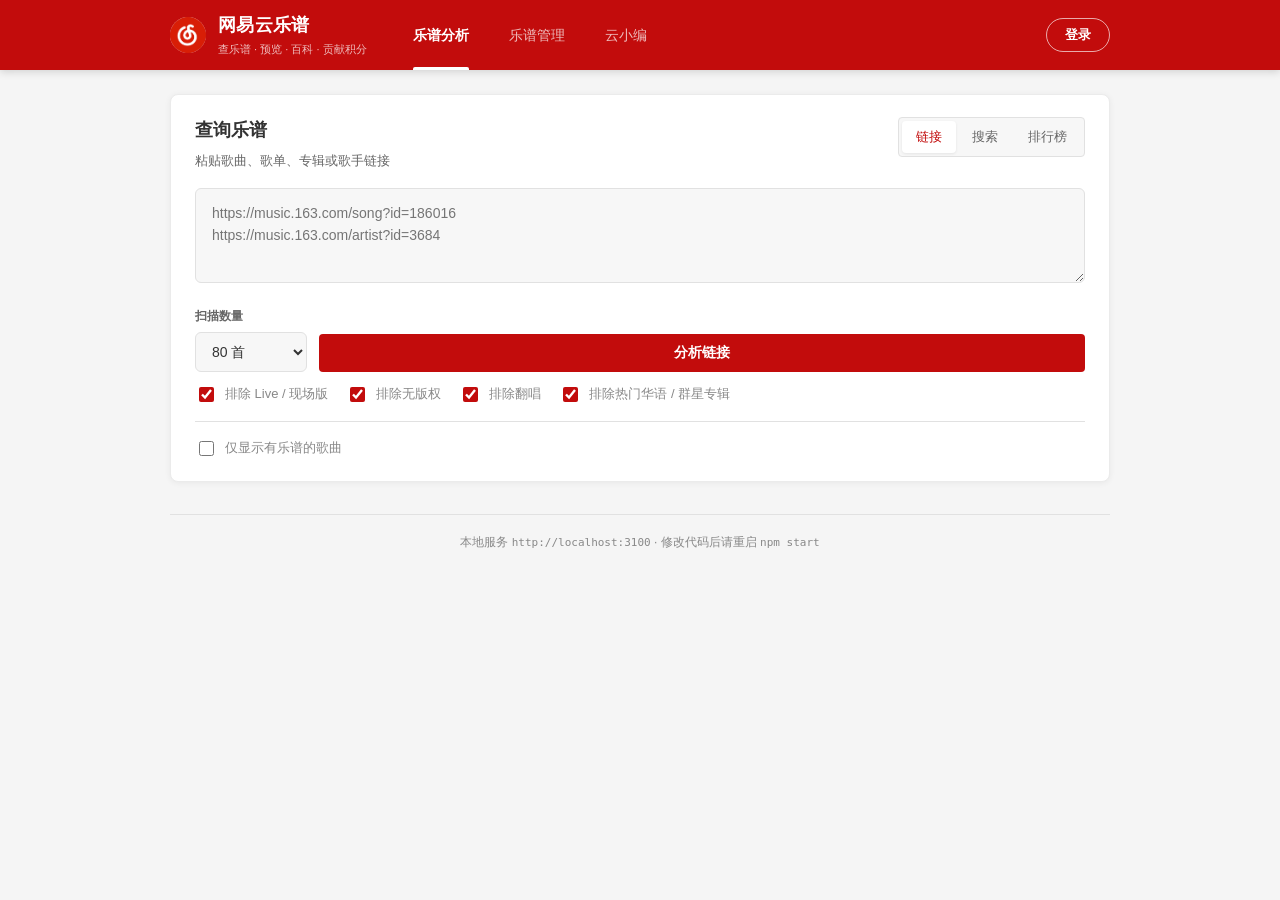
==== commit 5f18b044: "Add files via upload" ====
--- a/extension/app/index.html
+++ b/extension/app/index.html
@@ -1,657 +1,592 @@
 <!DOCTYPE html>
-<html lang="zh-CN" data-theme="dark">
+<html lang="zh-CN">
 <head>
   <meta charset="UTF-8" />
   <meta name="viewport" content="width=device-width, initial-scale=1.0" />
-  <title>网易云乐谱 — THE SCORE</title>
+  <title>网易云乐谱列表</title>
   <link rel="icon" type="image/png" href="/favicon.png?v=2" />
   <link rel="apple-touch-icon" href="/favicon.png?v=2" />
-  <link rel="preconnect" href="https://fonts.googleapis.com">
-  <link rel="preconnect" href="https://fonts.gstatic.com" crossorigin>
-  <link href="https://fonts.googleapis.com/css2?family=Fraunces:ital,opsz,wght@0,9..144,400;0,9..144,600;0,9..144,700;1,9..144,400;1,9..144,600;1,9..144,700&family=Noto+Serif+SC:wght@400;600;700;900&display=swap" rel="stylesheet">
   <link rel="stylesheet" href="style.css?v=ext" />
 </head>
 <body>
-  <div class="app-layout">
-    <aside class="sidebar" role="navigation" aria-label="主导航">
-      <div class="sidebar-masthead">
-        <div class="sidebar-masthead-line"></div>
-        <span class="sidebar-masthead-text">VOL. 01</span>
-        <div class="sidebar-masthead-line"></div>
-      </div>
-
-      <div class="sidebar-brand">
-        <div class="sidebar-brand-mark" aria-hidden="true">
-          <img src="favicon.png" alt="" width="40" height="40" />
-        </div>
-        <div class="sidebar-brand-copy">
-          <h1 class="sidebar-brand-title">网易云乐谱</h1>
-          <p class="sidebar-brand-subtitle">THE SCORE</p>
-        </div>
-      </div>
-
-      <p class="sidebar-tagline">SHEET MUSIC QUARTERLY</p>
-
-      <div class="sidebar-divider">
-        <span class="sidebar-divider-label">CONTENTS</span>
-      </div>
-
-      <nav class="sidebar-nav" role="tablist">
-        <button type="button" class="sidebar-nav-item active" data-tab="analyze" role="tab" aria-selected="true">
-          <span class="sidebar-nav-num">01</span>
-          <span class="sidebar-nav-text">
-            <span class="sidebar-nav-cn">乐谱分析</span>
-            <span class="sidebar-nav-en">Featured</span>
-          </span>
-        </button>
-        <button type="button" class="sidebar-nav-item" data-tab="sheet" role="tab" aria-selected="false">
-          <span class="sidebar-nav-num">02</span>
-          <span class="sidebar-nav-text">
-            <span class="sidebar-nav-cn">乐谱管理</span>
-            <span class="sidebar-nav-en">Archive</span>
-          </span>
-        </button>
-        <button type="button" class="sidebar-nav-item" data-tab="ugc" role="tab" aria-selected="false">
-          <span class="sidebar-nav-num">03</span>
-          <span class="sidebar-nav-text">
-            <span class="sidebar-nav-cn">云小编</span>
-            <span class="sidebar-nav-en">Culture</span>
-          </span>
-        </button>
+  <header class="site-header">
+    <div class="header-inner">
+      <div class="brand">
+        <div class="brand-mark" aria-hidden="true">
+          <img src="favicon.png" alt="" width="36" height="36" />
+        </div>
+        <div class="brand-copy">
+          <h1>网易云乐谱</h1>
+          <p>查乐谱 · 预览 · 百科 · 贡献积分</p>
+        </div>
+      </div>
+      <nav class="tabs" role="tablist">
+        <button type="button" class="tab active" data-tab="analyze" role="tab" aria-selected="true">乐谱分析</button>
+        <button type="button" class="tab" data-tab="sheet" role="tab" aria-selected="false">乐谱管理</button>
+        <button type="button" class="tab" data-tab="ugc" role="tab" aria-selected="false">云小编</button>
       </nav>
-
-      <div class="sidebar-divider">
-        <span class="sidebar-divider-label">ISSUE INFO</span>
-      </div>
-
-      <div class="sidebar-issue-info">
-        <div class="issue-info-row">
-          <span class="issue-info-label">Published</span>
-          <span class="issue-info-value" id="sidebarDate">—</span>
-        </div>
-        <div class="issue-info-row">
-          <span class="issue-info-label">Pages</span>
-          <span class="issue-info-value">∞</span>
-        </div>
-      </div>
-
-      <div class="sidebar-spacer"></div>
-
-      <div id="loginPanel" class="sidebar-login">
-        <div id="loginGuest" class="sidebar-login-guest">
-          <button id="loginBtn" type="button" class="btn-sidebar-login">登录</button>
-        </div>
-        <div id="loginUser" class="sidebar-login-user hidden">
-          <div id="loginAvatar" class="sidebar-user-avatar" aria-hidden="true"></div>
-          <div class="sidebar-user-info">
-            <span id="loginNickname" class="sidebar-user-name"></span>
-            <button id="logoutBtn" type="button" class="btn-sidebar-logout">退出</button>
-          </div>
-        </div>
-      </div>
-
-      <div class="sidebar-theme-section">
-        <button id="themeToggleBtn" type="button" class="theme-toggle" aria-label="切换主题">
-          <span class="theme-toggle-icon theme-icon-sun">☀</span>
-          <span class="theme-toggle-icon theme-icon-moon">☾</span>
-          <span class="theme-toggle-track"></span>
-        </button>
-        <span class="theme-toggle-label">Dark / Light</span>
-      </div>
-
-      <div class="sidebar-footer">
-        <span class="sidebar-copyright">© NetEase Cloud Music</span>
-      </div>
-    </aside>
-
-    <main class="main-content">
-      <div class="page">
-
-        <div id="analyzePanel" class="panel">
-          <div class="section-kicker">FEATURED · 01</div>
-          <h2 class="section-headline">乐谱分析</h2>
-          <p class="section-lede">粘贴歌曲、歌单、专辑或歌手链接，一键扫描乐谱分布</p>
-
-          <div class="card search-card">
-            <div class="card-head">
-              <div>
-                <h3 class="card-title">查询乐谱</h3>
-                <p class="card-desc" id="modeDesc">粘贴歌曲、歌单、专辑或歌手链接</p>
-              </div>
-              <div class="input-modes" role="tablist">
-                <button type="button" class="mode-btn active" data-mode="link">链接</button>
-                <button type="button" class="mode-btn" data-mode="search">搜索</button>
-                <button type="button" class="mode-btn" data-mode="chart">排行榜</button>
-              </div>
-            </div>
-
-            <div class="input-area">
-              <div id="linkPanel" class="input-panel">
-                <textarea
-                  id="urlInput"
-                  rows="3"
-                  placeholder="https://music.163.com/song?id=186016&#10;https://music.163.com/artist?id=3684"
-                ></textarea>
-              </div>
-
-              <div id="searchPanel" class="input-panel hidden">
-                <div class="segmented search-scope" role="group">
-                  <label class="segmented-item">
-                    <input type="radio" name="searchScope" value="artist" checked />
-                    <span>按歌手</span>
-                  </label>
-                  <label class="segmented-item">
-                    <input type="radio" name="searchScope" value="song" />
-                    <span>按歌名</span>
+      <div id="loginPanel" class="login-panel">
+        <div id="loginGuest">
+          <button id="loginBtn" type="button" class="btn-header">登录</button>
+        </div>
+        <div id="loginUser" class="user-chip hidden">
+          <div id="loginAvatar" class="user-avatar" aria-hidden="true"></div>
+          <span id="loginNickname" class="user-name"></span>
+          <button id="logoutBtn" type="button" class="btn-text-light">退出</button>
+        </div>
+      </div>
+    </div>
+  </header>
+
+  <div class="page">
+
+    <div id="analyzePanel" class="panel">
+      <div class="card search-card">
+        <div class="card-head">
+          <div>
+            <h2 class="card-title">查询乐谱</h2>
+            <p class="card-desc" id="modeDesc">粘贴歌曲、歌单、专辑或歌手链接</p>
+          </div>
+          <div class="input-modes" role="tablist">
+            <button type="button" class="mode-btn active" data-mode="link">链接</button>
+            <button type="button" class="mode-btn" data-mode="search">搜索</button>
+            <button type="button" class="mode-btn" data-mode="chart">排行榜</button>
+          </div>
+        </div>
+
+        <div class="input-area">
+          <div id="linkPanel" class="input-panel">
+            <textarea
+              id="urlInput"
+              rows="3"
+              placeholder="https://music.163.com/song?id=186016&#10;https://music.163.com/artist?id=3684"
+            ></textarea>
+          </div>
+
+          <div id="searchPanel" class="input-panel hidden">
+            <div class="segmented search-scope" role="group">
+              <label class="segmented-item">
+                <input type="radio" name="searchScope" value="artist" checked />
+                <span>按歌手</span>
+              </label>
+              <label class="segmented-item">
+                <input type="radio" name="searchScope" value="song" />
+                <span>按歌名</span>
+              </label>
+            </div>
+            <input
+              id="keywordInput"
+              type="search"
+              placeholder="输入歌手名，如：林俊杰、周杰伦"
+            />
+          </div>
+
+          <div id="chartPanel" class="input-panel hidden">
+            <select id="chartSelect">
+              <option value="">加载排行榜…</option>
+            </select>
+          </div>
+        </div>
+
+        <details id="filterSection" class="panel-collapse search-filter-details hidden">
+          <summary class="panel-collapse-summary">筛选条件（乐谱数量 / 可上传）</summary>
+          <div class="panel-collapse-body">
+            <div id="filterBar" class="filter-bar">
+              <label class="filter-item">
+                <input type="checkbox" id="filterMaxTotal" checked />
+                乐谱总数 ≤
+                <input type="number" id="maxTotalInput" min="0" max="99" value="3" />
+              </label>
+              <label class="filter-item">
+                <input type="checkbox" id="filterMaxPiano" checked />
+                钢琴谱 ≤
+                <input type="number" id="maxPianoInput" min="0" max="99" value="0" />
+              </label>
+              <label class="filter-item">
+                <input type="checkbox" id="excludeNotUploadableSongs" checked />
+                排除不可上传
+              </label>
+              <span class="filter-hint">须同时满足以上条件（且关系）；不可上传含未开放上传、各版本乐谱累计满 5 份无奖励</span>
+            </div>
+          </div>
+        </details>
+
+        <div class="query-toolbar">
+          <label class="toolbar-field">
+            <span>扫描数量</span>
+            <select id="scanLimit">
+              <option value="80" selected>80 首</option>
+              <option value="120">120 首</option>
+              <option value="200">200 首</option>
+            </select>
+          </label>
+          <button id="analyzeBtn" type="button" class="btn-primary btn-query">
+            <span class="btn-label">查询乐谱</span>
+          </button>
+        </div>
+
+        <div class="analyze-options">
+          <label class="check-label analyze-option">
+            <input type="checkbox" id="excludeLiveSongs" checked />
+            排除 Live / 现场版
+          </label>
+          <label class="check-label analyze-option">
+            <input type="checkbox" id="excludeNoCopyrightSongs" checked />
+            排除无版权
+          </label>
+          <label class="check-label analyze-option">
+            <input type="checkbox" id="excludeCoverSongs" checked />
+            排除翻唱
+          </label>
+          <label class="check-label analyze-option">
+            <input type="checkbox" id="excludeCompilationAlbumSongs" checked />
+            排除热门华语 / 群星专辑
+          </label>
+          <label class="check-label analyze-option hidden" id="excludeAccompanimentWrap">
+            <input type="checkbox" id="excludeAccompanimentSongs" checked />
+            排除伴奏
+          </label>
+        </div>
+
+        <label class="options-row check-label">
+          <input type="checkbox" id="onlyWithSheets" />
+          仅显示有乐谱的歌曲
+        </label>
+      </div>
+
+      <div id="saveSection" class="card sub-card hidden">
+        <h3 class="sub-card-title">保存到网易云</h3>
+        <div id="createPlaylistBar" class="save-panel">
+          <div class="segmented" role="group">
+            <label class="segmented-item">
+              <input type="radio" name="playlistMode" value="create" checked />
+              <span>新建歌单</span>
+            </label>
+            <label class="segmented-item">
+              <input type="radio" name="playlistMode" value="existing" />
+              <span>已有歌单</span>
+            </label>
+          </div>
+          <div id="createPlaylistFields" class="save-fields">
+            <input
+              id="playlistNameInput"
+              type="text"
+              placeholder="歌单名称（留空自动生成）"
+            />
+            <label class="check-label compact">
+              <input type="checkbox" id="privatePlaylist" />
+              隐私
+            </label>
+          </div>
+          <div id="existingPlaylistFields" class="save-fields hidden">
+            <select id="existingPlaylistSelect" disabled>
+              <option value="">请先登录后加载歌单</option>
+            </select>
+            <button id="refreshPlaylistsBtn" type="button" class="btn-secondary btn-sm">刷新</button>
+          </div>
+          <div class="save-actions">
+            <button id="createPlaylistBtn" type="button" class="btn-success">保存筛选结果</button>
+            <span id="createPlaylistHint" class="filter-hint"></span>
+          </div>
+        </div>
+      </div>
+
+      <div id="status" class="status hidden"></div>
+      <div id="resultsSection" class="results-section hidden">
+        <div id="summary" class="stat-grid hidden"></div>
+        <div id="sourceInfo" class="source-info hidden"></div>
+        <main id="results" class="results"></main>
+      </div>
+    </div>
+
+    <section id="sheetPanel" class="panel hidden">
+      <div class="card">
+        <div class="panel-body">
+          <div class="section-head">
+            <h2 class="panel-title">乐谱管理</h2>
+            <p class="section-desc">提交 PDF 上传乐谱；已上传列表在「我的贡献 → 类型：乐谱上传」中查看</p>
+          </div>
+
+          <div id="sheetPermission" class="sheet-permission hidden"></div>
+
+          <div class="content-block content-block-divider">
+            <details class="sheet-upload-panel" open>
+              <summary class="sheet-upload-summary">上传新乐谱（PDF）</summary>
+              <form id="sheetUploadForm" class="sheet-upload-form">
+            <div class="sheet-form-grid">
+              <label class="field">
+                <span class="field-label">歌曲 ID</span>
+                <input id="sheetSongId" type="text" inputmode="numeric" placeholder="如 460043704" required />
+              </label>
+              <label class="field">
+                <span class="field-label">乐谱名称</span>
+                <input id="sheetName" type="text" placeholder="根据乐器分类自动生成" readonly />
+              </label>
+              <label class="field">
+                <span class="field-label">乐器分类</span>
+                <select id="sheetType" required>
+                  <option value="">先检查权限后加载</option>
+                </select>
+              </label>
+              <label class="field">
+                <span class="field-label">谱面类型</span>
+                <select id="sheetKind" required>
+                  <option value="">先检查权限后加载</option>
+                </select>
+              </label>
+              <label class="field">
+                <span class="field-label">调号</span>
+                <input id="sheetMusicKey" type="text" placeholder="如 C、Eb、降E、升F（上传为降E/升F）" />
+              </label>
+              <label class="field">
+                <span class="field-label">演奏版本</span>
+                <select id="sheetPlayVersion">
+                  <option value="演奏版">演奏版</option>
+                  <option value="弹唱版">弹唱版</option>
+                </select>
+              </label>
+              <label class="field field-wide">
+                <span class="field-label">PDF 文件</span>
+                <input id="sheetPdfFile" type="file" accept=".pdf,application/pdf" required />
+                <span class="field-hint">支持 ccgq 命名，如 <code>460043704_歌名_Eb.pdf</code>、<code>460043704_歌名_C调_简谱.pdf</code>，选文件后自动填充歌曲 ID、调号</span>
+              </label>
+            </div>
+            <div class="sheet-form-actions">
+              <button id="checkSheetPermBtn" type="button" class="btn-secondary">检查上传权限</button>
+              <button id="submitSheetBtn" type="submit" class="btn-primary">提交上传</button>
+            </div>
+            <p id="sheetUploadHint" class="hint hidden"></p>
+            <p id="sheetUploadStatus" class="sheet-upload-status"></p>
+              </form>
+            </details>
+
+            <details class="sheet-upload-panel batch-upload-panel">
+              <summary class="sheet-upload-summary">批量上传（ccgq 导出文件夹）</summary>
+              <div class="batch-upload-body">
+                <p class="hint batch-upload-desc">
+                  选择 ccgq 从网易云歌单导出的文件夹。命名格式：
+                  五线谱 <code>1155194_歌名_C调.pdf</code>，
+                  简谱 <code>1155194_歌名_C调_简谱.pdf</code>（含歌曲 ID，通常无需再匹配）。
+                </p>
+                <div class="batch-upload-grid">
+                  <label class="field field-wide">
+                    <span class="field-label">PDF 文件夹</span>
+                    <input id="batchFolderInput" type="file" webkitdirectory directory multiple accept=".pdf,application/pdf" />
+                  </label>
+                  <label class="field">
+                    <span class="field-label">最多上传条数</span>
+                    <input id="batchMaxItems" type="number" min="1" max="50" value="20" />
+                  </label>
+                  <label class="field">
+                    <span class="field-label">上传间隔（秒，基准）</span>
+                    <input id="batchIntervalSec" type="number" min="5" max="120" value="10" title="实际等待会在基准上随机浮动约 1.5~6.5 秒" />
+                  </label>
+                  <label class="field">
+                    <span class="field-label">搜索间隔（秒，基准）</span>
+                    <input id="batchSearchIntervalSec" type="number" min="2" max="30" value="3" title="匹配歌曲 ID 时同样随机浮动" />
+                  </label>
+                  <label class="field">
+                    <span class="field-label">乐器分类</span>
+                    <select id="batchInstrumentType">
+                      <option value="1">钢琴（默认）</option>
+                    </select>
+                  </label>
+                  <label class="field">
+                    <span class="field-label">简谱类型 code</span>
+                    <input id="batchKindJianpu" type="number" min="1" value="1" title="简谱=1" />
+                  </label>
+                  <label class="field">
+                    <span class="field-label">五线谱类型 code</span>
+                    <input id="batchKindWuxian" type="number" min="1" value="5" title="五线谱=5" />
+                  </label>
+                  <label class="field field-wide batch-upload-check">
+                    <input id="batchSkipUnmatched" type="checkbox" checked />
+                    <span>跳过无法匹配歌曲 ID 的文件</span>
                   </label>
                 </div>
-                <input
-                  id="keywordInput"
-                  type="search"
-                  placeholder="输入歌手名，如：林俊杰、周杰伦"
-                />
-              </div>
-
-              <div id="chartPanel" class="input-panel hidden">
-                <select id="chartSelect">
-                  <option value="">加载排行榜…</option>
-                </select>
-              </div>
-            </div>
-
-            <details id="filterSection" class="panel-collapse search-filter-details hidden">
-              <summary class="panel-collapse-summary">筛选条件（乐谱数量 / 可上传）</summary>
-              <div class="panel-collapse-body">
-                <div id="filterBar" class="filter-bar">
-                  <label class="filter-item">
-                    <input type="checkbox" id="filterMaxTotal" checked />
-                    乐谱总数 ≤
-                    <input type="number" id="maxTotalInput" min="0" max="99" value="3" />
-                  </label>
-                  <label class="filter-item">
-                    <input type="checkbox" id="filterMaxPiano" checked />
-                    钢琴谱 ≤
-                    <input type="number" id="maxPianoInput" min="0" max="99" value="0" />
-                  </label>
-                  <label class="filter-item">
-                    <input type="checkbox" id="excludeNotUploadableSongs" checked />
-                    排除不可上传
-                  </label>
-                  <span class="filter-hint">须同时满足以上条件（且关系）；不可上传含未开放上传、各版本乐谱累计满 5 份无奖励</span>
+                <div class="batch-upload-actions">
+                  <button id="batchScanBtn" type="button" class="btn-secondary">扫描文件</button>
+                  <button id="batchResolveBtn" type="button" class="btn-secondary" disabled>匹配歌曲 ID</button>
+                  <button id="batchStartBtn" type="button" class="btn-primary" disabled>开始批量上传</button>
+                  <button id="batchStopBtn" type="button" class="btn-text" disabled>停止</button>
                 </div>
+                <p id="batchUploadStatus" class="sheet-upload-status"></p>
+                <div id="batchUploadSummary" class="batch-upload-summary hidden"></div>
+                <div id="batchUploadList" class="batch-upload-list"></div>
               </div>
             </details>
-
-            <div class="query-toolbar">
-              <label class="toolbar-field">
-                <span>扫描数量</span>
-                <select id="scanLimit">
-                  <option value="80" selected>80 首</option>
-                  <option value="120">120 首</option>
-                  <option value="200">200 首</option>
+          </div>
+        </div>
+      </div>
+    </section>
+
+    <section id="ugcPanel" class="panel hidden">
+      <div class="card">
+        <div class="panel-body">
+          <div class="section-head section-head-row">
+            <div>
+              <h2 class="panel-title">音乐云小编</h2>
+              <p class="section-desc">积分、审核任务、每日会员奖励、积分商城与抽奖</p>
+            </div>
+            <button id="ugcRefreshAllBtn" type="button" class="btn-secondary btn-sm">刷新全部</button>
+          </div>
+
+          <div class="ugc-section-nav-wrap">
+            <nav class="ugc-section-nav" aria-label="云小编快捷导航">
+            <button type="button" class="ugc-section-link" data-ugc-target="ugcSectionOverview">概览</button>
+            <button type="button" class="ugc-section-link" data-ugc-target="ugcSectionReward">奖励</button>
+            <button type="button" class="ugc-section-link" data-ugc-target="ugcSectionLottery">抽奖</button>
+            <button type="button" class="ugc-section-link" data-ugc-target="ugcSectionMall" title="点击定位；Alt+点击弹窗浏览">商城</button>
+            <button type="button" class="ugc-section-link" data-ugc-target="ugcSectionAudit">审核</button>
+            <button type="button" class="ugc-section-link" data-ugc-target="ugcSectionHonor">榜单</button>
+            <button type="button" class="ugc-section-link" data-ugc-target="ugcSectionRecords">记录</button>
+            </nav>
+          </div>
+
+          <div id="ugcSectionOverview" class="ugc-section-anchor">
+            <div id="ugcProfile" class="ugc-profile hidden"></div>
+          </div>
+
+          <div id="ugcSectionReward" class="content-block content-block-divider ugc-section-anchor">
+            <div class="content-block-head">
+              <h3 class="sub-card-title">每日奖励</h3>
+            </div>
+            <div id="ugcDailyReward" class="ugc-daily-reward hidden"></div>
+            <div class="ugc-quick-actions">
+              <button id="ugcSignBtn" type="button" class="btn-secondary">今日签到</button>
+              <button id="loadIntegrationBtn" type="button" class="btn-secondary">积分明细</button>
+              <button id="ugcClaimVipBtn" type="button" class="btn-primary" disabled>领取 1 日黑胶</button>
+            </div>
+            <div id="ugcIntegration" class="ugc-integration hidden"></div>
+          </div>
+
+          <div id="ugcSectionLottery" class="content-block content-block-divider ugc-section-anchor">
+            <details class="ugc-collapse panel-collapse" id="ugcLotteryCollapse">
+              <summary class="ugc-collapse-summary panel-collapse-summary">
+                <span class="ugc-collapse-leading">
+                  <span class="ugc-collapse-title">每日抽奖</span>
+                  <span class="ugc-collapse-meta" id="ugcLotterySummary">点击展开</span>
+                </span>
+              </summary>
+              <div class="ugc-collapse-body panel-collapse-body">
+                <div class="ugc-collapse-toolbar">
+                  <button id="ugcRefreshLotteryBtn" type="button" class="btn-secondary btn-sm">刷新奖池</button>
+                </div>
+                <div id="ugcLottery" class="ugc-lottery"></div>
+              </div>
+            </details>
+          </div>
+
+          <div id="ugcSectionMall" class="content-block content-block-divider ugc-section-anchor">
+            <details class="ugc-collapse" id="ugcMallCollapse">
+              <summary class="ugc-collapse-summary">
+                <span class="ugc-collapse-leading">
+                  <span class="ugc-collapse-title">积分商城</span>
+                  <span class="ugc-collapse-meta" id="ugcMallSummary">点击展开查看商品</span>
+                </span>
+              </summary>
+              <div class="ugc-collapse-body">
+                <div class="ugc-collapse-toolbar">
+                  <button id="ugcOpenMallModalBtn" type="button" class="btn-secondary btn-sm">弹窗浏览</button>
+                  <button id="ugcRefreshMallBtn" type="button" class="btn-secondary btn-sm">刷新商品</button>
+                </div>
+                <div id="ugcMall" class="ugc-mall"></div>
+              </div>
+            </details>
+          </div>
+
+          <div id="ugcSectionAudit" class="content-block content-block-divider ugc-section-anchor">
+            <div class="content-block-head content-block-head-stack">
+              <h3 class="sub-card-title">审核任务</h3>
+              <p class="hint">曲风 / 语种 / 原唱 / 情绪标签，完成可获积分</p>
+            </div>
+            <div id="ugcAuditTasks" class="ugc-task-grid"></div>
+          </div>
+
+          <div id="ugcExamPanel" class="content-block content-block-divider ugc-exam-panel hidden">
+            <div class="content-block-head">
+              <h3 class="sub-card-title">正在审核</h3>
+              <button id="ugcExamCloseBtn" type="button" class="btn-secondary btn-sm">关闭</button>
+            </div>
+            <div id="ugcExamContent"></div>
+          </div>
+
+          <div id="ugcSectionOfficial" class="content-block content-block-divider ugc-section-anchor">
+            <details class="ugc-collapse panel-collapse" id="ugcOfficialCollapse">
+              <summary class="ugc-collapse-summary panel-collapse-summary">
+                <span class="ugc-collapse-leading">
+                  <span class="ugc-collapse-title">官方任务</span>
+                  <span class="ugc-collapse-meta" id="ugcOfficialSummary">点击展开</span>
+                </span>
+              </summary>
+              <div class="ugc-collapse-body panel-collapse-body">
+                <div id="ugcOfficialTasks" class="ugc-task-grid"></div>
+              </div>
+            </details>
+          </div>
+
+          <div id="ugcSectionHonor" class="content-block content-block-divider ugc-section-anchor">
+            <details class="ugc-collapse" id="ugcHonorCollapse">
+              <summary class="ugc-collapse-summary">
+                <span class="ugc-collapse-leading">
+                  <span class="ugc-collapse-title">贡献榜</span>
+                  <span class="ugc-collapse-meta" id="ugcHonorSummary">点击展开查看排名</span>
+                </span>
+              </summary>
+              <div class="ugc-collapse-body">
+                <div class="ugc-honor-tabs" role="tablist">
+                  <button type="button" class="ugc-honor-tab active" data-honor-type="0">日榜</button>
+                  <button type="button" class="ugc-honor-tab" data-honor-type="2">月榜</button>
+                  <button type="button" class="ugc-honor-tab" data-honor-type="3">总榜</button>
+                </div>
+                <div id="ugcHonorRoll" class="ugc-honor-list"></div>
+              </div>
+            </details>
+          </div>
+
+          <div id="ugcSectionRecords" class="content-block content-block-divider ugc-section-anchor">
+            <details class="ugc-collapse panel-collapse" id="ugcRecordsCollapse">
+              <summary class="ugc-collapse-summary panel-collapse-summary">
+                <span class="ugc-collapse-leading">
+                  <span class="ugc-collapse-title">贡献记录</span>
+                  <span class="ugc-collapse-meta" id="ugcRecordsSummary">点击展开加载</span>
+                </span>
+              </summary>
+              <div class="ugc-collapse-body panel-collapse-body">
+                <div class="ugc-filters">
+              <label class="field">
+                <span class="field-label">类型</span>
+                <select id="ugcType">
+                  <option value="all">全部类型</option>
+                  <option value="sheet-upload">乐谱上传</option>
+                  <option value="1">歌手纠错</option>
+                  <option value="2">专辑纠错</option>
+                  <option value="3">歌曲纠错</option>
+                  <option value="4">MV纠错</option>
+                  <option value="5">歌词纠错</option>
+                  <option value="6">翻译纠错</option>
+                  <option value="7">乐谱纠错</option>
+                  <option value="101">专辑补充</option>
+                  <option value="103">MV补充</option>
                 </select>
               </label>
-              <button id="analyzeBtn" type="button" class="btn-primary btn-query">
-                <span class="btn-label">查询乐谱</span>
-              </button>
-            </div>
-
-            <div class="analyze-options">
-              <label class="check-label analyze-option">
-                <input type="checkbox" id="excludeLiveSongs" checked />
-                排除 Live / 现场版
-              </label>
-              <label class="check-label analyze-option">
-                <input type="checkbox" id="excludeNoCopyrightSongs" checked />
-                排除无版权
-              </label>
-              <label class="check-label analyze-option">
-                <input type="checkbox" id="excludeCoverSongs" checked />
-                排除翻唱
-              </label>
-              <label class="check-label analyze-option">
-                <input type="checkbox" id="excludeCompilationAlbumSongs" checked />
-                排除热门华语 / 群星专辑
-              </label>
-              <label class="check-label analyze-option hidden" id="excludeAccompanimentWrap">
-                <input type="checkbox" id="excludeAccompanimentSongs" checked />
-                排除伴奏
-              </label>
-            </div>
-
-            <label class="options-row check-label">
-              <input type="checkbox" id="onlyWithSheets" />
-              仅显示有乐谱的歌曲
-            </label>
-          </div>
-
-          <div id="saveSection" class="card sub-card hidden">
-            <h3 class="sub-card-title">保存到网易云</h3>
-            <div id="createPlaylistBar" class="save-panel">
-              <div class="segmented" role="group">
-                <label class="segmented-item">
-                  <input type="radio" name="playlistMode" value="create" checked />
-                  <span>新建歌单</span>
-                </label>
-                <label class="segmented-item">
-                  <input type="radio" name="playlistMode" value="existing" />
-                  <span>已有歌单</span>
-                </label>
+              <label id="ugcAuditField" class="field">
+                <span class="field-label">审核状态</span>
+                <select id="ugcAudit">
+                  <option value="">全部</option>
+                  <option value="0">待审核</option>
+                  <option value="-5">未采纳</option>
+                  <option value="1">审核中</option>
+                  <option value="4">部分通过</option>
+                  <option value="5">审核通过</option>
+                </select>
+              </label>
+              <button id="loadUgcBtn" type="button" class="btn-primary">加载列表</button>
+                </div>
+                <div id="ugcList" class="ugc-list"></div>
               </div>
-              <div id="createPlaylistFields" class="save-fields">
-                <input
-                  id="playlistNameInput"
-                  type="text"
-                  placeholder="歌单名称（留空自动生成）"
-                />
-                <label class="check-label compact">
-                  <input type="checkbox" id="privatePlaylist" />
-                  隐私
-                </label>
-              </div>
-              <div id="existingPlaylistFields" class="save-fields hidden">
-                <select id="existingPlaylistSelect" disabled>
-                  <option value="">请先登录后加载歌单</option>
-                </select>
-                <button id="refreshPlaylistsBtn" type="button" class="btn-secondary btn-sm">刷新</button>
-              </div>
-              <div class="save-actions">
-                <button id="createPlaylistBtn" type="button" class="btn-success">保存筛选结果</button>
-                <span id="createPlaylistHint" class="filter-hint"></span>
-              </div>
-            </div>
-          </div>
-
-          <div id="status" class="status hidden"></div>
-          <div id="resultsSection" class="results-section hidden">
-            <div id="summary" class="stat-grid hidden"></div>
-            <div id="sourceInfo" class="source-info hidden"></div>
-            <main id="results" class="results"></main>
-          </div>
-        </div>
-
-        <section id="sheetPanel" class="panel hidden">
-          <div class="section-kicker">ARCHIVE · 02</div>
-          <h2 class="section-headline">乐谱管理</h2>
-          <p class="section-lede">提交 PDF 上传乐谱；已上传列表在「我的贡献 → 类型：乐谱上传」中查看</p>
-
-          <div class="card">
-            <div class="panel-body">
-              <div id="sheetPermission" class="sheet-permission hidden"></div>
-
-              <div class="content-block content-block-divider">
-                <details class="sheet-upload-panel" open>
-                  <summary class="sheet-upload-summary">上传新乐谱（PDF）</summary>
-                  <form id="sheetUploadForm" class="sheet-upload-form">
-                <div class="sheet-form-grid">
-                  <label class="field">
-                    <span class="field-label">歌曲 ID</span>
-                    <input id="sheetSongId" type="text" inputmode="numeric" placeholder="如 460043704" required />
-                  </label>
-                  <label class="field">
-                    <span class="field-label">乐谱名称</span>
-                    <input id="sheetName" type="text" placeholder="根据乐器分类自动生成" readonly />
-                  </label>
-                  <label class="field">
-                    <span class="field-label">乐器分类</span>
-                    <select id="sheetType" required>
-                      <option value="">先检查权限后加载</option>
-                    </select>
-                  </label>
-                  <label class="field">
-                    <span class="field-label">谱面类型</span>
-                    <select id="sheetKind" required>
-                      <option value="">先检查权限后加载</option>
-                    </select>
-                  </label>
-                  <label class="field">
-                    <span class="field-label">调号</span>
-                    <input id="sheetMusicKey" type="text" placeholder="如 C、Eb、降E、升F（上传为降E/升F）" />
-                  </label>
-                  <label class="field">
-                    <span class="field-label">演奏版本</span>
-                    <select id="sheetPlayVersion">
-                      <option value="演奏版">演奏版</option>
-                      <option value="弹唱版">弹唱版</option>
-                    </select>
-                  </label>
-                  <label class="field field-wide">
-                    <span class="field-label">PDF 文件</span>
-                    <input id="sheetPdfFile" type="file" accept=".pdf,application/pdf" required />
-                    <span class="field-hint">支持 ccgq 命名，如 <code>460043704_歌名_Eb.pdf</code>、<code>460043704_歌名_C调_简谱.pdf</code>，选文件后自动填充歌曲 ID、调号</span>
-                  </label>
-                </div>
-                <div class="sheet-form-actions">
-                  <button id="checkSheetPermBtn" type="button" class="btn-secondary">检查上传权限</button>
-                  <button id="submitSheetBtn" type="submit" class="btn-primary">提交上传</button>
-                </div>
-                <p id="sheetUploadHint" class="hint hidden"></p>
-                <p id="sheetUploadStatus" class="sheet-upload-status"></p>
-                  </form>
-                </details>
-
-                <details class="sheet-upload-panel batch-upload-panel">
-                  <summary class="sheet-upload-summary">批量上传（ccgq 导出文件夹）</summary>
-                  <div class="batch-upload-body">
-                    <p class="hint batch-upload-desc">
-                      选择 ccgq 从网易云歌单导出的文件夹。命名格式：
-                      五线谱 <code>1155194_歌名_C调.pdf</code>，
-                      简谱 <code>1155194_歌名_C调_简谱.pdf</code>（含歌曲 ID，通常无需再匹配）。
-                    </p>
-                    <div class="batch-upload-grid">
-                      <label class="field field-wide">
-                        <span class="field-label">PDF 文件夹</span>
-                        <input id="batchFolderInput" type="file" webkitdirectory directory multiple accept=".pdf,application/pdf" />
-                      </label>
-                      <label class="field">
-                        <span class="field-label">最多上传条数</span>
-                        <input id="batchMaxItems" type="number" min="1" max="50" value="20" />
-                      </label>
-                      <label class="field">
-                        <span class="field-label">上传间隔（秒，基准）</span>
-                        <input id="batchIntervalSec" type="number" min="5" max="120" value="10" title="实际等待会在基准上随机浮动约 1.5~6.5 秒" />
-                      </label>
-                      <label class="field">
-                        <span class="field-label">搜索间隔（秒，基准）</span>
-                        <input id="batchSearchIntervalSec" type="number" min="2" max="30" value="3" title="匹配歌曲 ID 时同样随机浮动" />
-                      </label>
-                      <label class="field">
-                        <span class="field-label">乐器分类</span>
-                        <select id="batchInstrumentType">
-                          <option value="1">钢琴（默认）</option>
-                        </select>
-                      </label>
-                      <label class="field">
-                        <span class="field-label">简谱类型 code</span>
-                        <input id="batchKindJianpu" type="number" min="1" value="1" title="简谱=1" />
-                      </label>
-                      <label class="field">
-                        <span class="field-label">五线谱类型 code</span>
-                        <input id="batchKindWuxian" type="number" min="1" value="5" title="五线谱=5" />
-                      </label>
-                      <label class="field field-wide batch-upload-check">
-                        <input id="batchSkipUnmatched" type="checkbox" checked />
-                        <span>跳过无法匹配歌曲 ID 的文件</span>
-                      </label>
-                    </div>
-                    <div class="batch-upload-actions">
-                      <button id="batchScanBtn" type="button" class="btn-secondary">扫描文件</button>
-                      <button id="batchResolveBtn" type="button" class="btn-secondary" disabled>匹配歌曲 ID</button>
-                      <button id="batchStartBtn" type="button" class="btn-primary" disabled>开始批量上传</button>
-                      <button id="batchStopBtn" type="button" class="btn-text" disabled>停止</button>
-                    </div>
-                    <p id="batchUploadStatus" class="sheet-upload-status"></p>
-                    <div id="batchUploadSummary" class="batch-upload-summary hidden"></div>
-                    <div id="batchUploadList" class="batch-upload-list"></div>
-                  </div>
-                </details>
-              </div>
-            </div>
-          </div>
-        </section>
-
-        <section id="ugcPanel" class="panel hidden">
-          <div class="section-kicker">CULTURE · 03</div>
-          <h2 class="section-headline">音乐云小编</h2>
-          <p class="section-lede">积分、审核任务、每日会员奖励、积分商城与抽奖</p>
-
-          <div class="card">
-            <div class="panel-body">
-              <div class="section-head section-head-row">
-                <div>
-                  <h3 class="panel-title">云小编中心</h3>
-                  <p class="section-desc">积分、审核任务、每日会员奖励、积分商城与抽奖</p>
-                </div>
-                <button id="ugcRefreshAllBtn" type="button" class="btn-secondary btn-sm">刷新全部</button>
-              </div>
-
-              <div class="ugc-section-nav-wrap">
-                <nav class="ugc-section-nav" aria-label="云小编快捷导航">
-                <button type="button" class="ugc-section-link" data-ugc-target="ugcSectionOverview">概览</button>
-                <button type="button" class="ugc-section-link" data-ugc-target="ugcSectionReward">奖励</button>
-                <button type="button" class="ugc-section-link" data-ugc-target="ugcSectionLottery">抽奖</button>
-                <button type="button" class="ugc-section-link" data-ugc-target="ugcSectionMall" title="点击定位；Alt+点击弹窗浏览">商城</button>
-                <button type="button" class="ugc-section-link" data-ugc-target="ugcSectionAudit">审核</button>
-                <button type="button" class="ugc-section-link" data-ugc-target="ugcSectionAuditHistory">审核历史</button>
-                <button type="button" class="ugc-section-link" data-ugc-target="ugcSectionHonor">榜单</button>
-                <button type="button" class="ugc-section-link" data-ugc-target="ugcSectionRecords">记录</button>
-                </nav>
-              </div>
-
-              <div id="ugcSectionOverview" class="ugc-section-anchor">
-                <div id="ugcProfile" class="ugc-profile hidden"></div>
-              </div>
-
-              <div id="ugcSectionReward" class="content-block content-block-divider ugc-section-anchor">
-                <div class="content-block-head">
-                  <h3 class="sub-card-title">每日奖励</h3>
-                </div>
-                <div id="ugcDailyReward" class="ugc-daily-reward hidden"></div>
-                <div class="ugc-quick-actions">
-                  <button id="ugcSignBtn" type="button" class="btn-secondary">今日签到</button>
-                  <button id="loadIntegrationBtn" type="button" class="btn-secondary">积分明细</button>
-                  <button id="ugcClaimVipBtn" type="button" class="btn-primary" disabled>领取 1 日黑胶</button>
-                </div>
-                <div id="ugcIntegration" class="ugc-integration hidden"></div>
-              </div>
-
-              <div id="ugcSectionLottery" class="content-block content-block-divider ugc-section-anchor">
-                <details class="ugc-collapse panel-collapse" id="ugcLotteryCollapse">
-                  <summary class="ugc-collapse-summary panel-collapse-summary">
-                    <span class="ugc-collapse-leading">
-                      <span class="ugc-collapse-title">每日抽奖</span>
-                      <span class="ugc-collapse-meta" id="ugcLotterySummary">点击展开</span>
-                    </span>
-                  </summary>
-                  <div class="ugc-collapse-body panel-collapse-body">
-                    <div class="ugc-collapse-toolbar">
-                      <button id="ugcRefreshLotteryBtn" type="button" class="btn-secondary btn-sm">刷新奖池</button>
-                    </div>
-                    <div id="ugcLottery" class="ugc-lottery"></div>
-                  </div>
-                </details>
-              </div>
-
-              <div id="ugcSectionMall" class="content-block content-block-divider ugc-section-anchor">
-                <details class="ugc-collapse" id="ugcMallCollapse">
-                  <summary class="ugc-collapse-summary">
-                    <span class="ugc-collapse-leading">
-                      <span class="ugc-collapse-title">积分商城</span>
-                      <span class="ugc-collapse-meta" id="ugcMallSummary">点击展开查看商品</span>
-                    </span>
-                  </summary>
-                  <div class="ugc-collapse-body">
-                    <div class="ugc-collapse-toolbar">
-                      <button id="ugcOpenMallModalBtn" type="button" class="btn-secondary btn-sm">弹窗浏览</button>
-                      <button id="ugcRefreshMallBtn" type="button" class="btn-secondary btn-sm">刷新商品</button>
-                    </div>
-                    <div id="ugcMall" class="ugc-mall"></div>
-                  </div>
-                </details>
-              </div>
-
-              <div id="ugcSectionAudit" class="content-block content-block-divider ugc-section-anchor">
-                <div class="content-block-head content-block-head-stack">
-                  <h3 class="sub-card-title">审核任务</h3>
-                  <p class="hint">曲风 / 语种 / 原唱 / 情绪标签，投票判定 AI 初始标签可获积分</p>
-                </div>
-                <div id="ugcAuditTasks" class="ugc-task-grid"></div>
-              </div>
-
-              <div id="ugcExamPanel" class="content-block content-block-divider ugc-exam-panel hidden">
-                <div class="content-block-head">
-                  <h3 class="sub-card-title" id="ugcExamPanelTitle">正在审核</h3>
-                  <button id="ugcExamCloseBtn" type="button" class="btn-secondary btn-sm">关闭</button>
-                </div>
-                <div id="ugcExamContent"></div>
-              </div>
-
-              <div id="ugcSectionAuditHistory" class="content-block content-block-divider ugc-section-anchor">
-                <details class="ugc-collapse panel-collapse" id="ugcAuditHistoryCollapse">
-                  <summary class="ugc-collapse-summary panel-collapse-summary">
-                    <span class="ugc-collapse-leading">
-                      <span class="ugc-collapse-title">审核历史</span>
-                      <span class="ugc-collapse-meta" id="ugcAuditHistorySummary">点击展开</span>
-                    </span>
-                  </summary>
-                  <div class="ugc-collapse-body panel-collapse-body">
-                    <div class="ugc-collapse-toolbar">
-                      <button id="ugcRefreshAuditHistoryBtn" type="button" class="btn-secondary btn-sm">刷新历史</button>
-                    </div>
-                    <div id="ugcAuditHistory" class="ugc-audit-history"></div>
-                  </div>
-                </details>
-              </div>
-
-              <div id="ugcSectionOfficial" class="content-block content-block-divider ugc-section-anchor">
-                <details class="ugc-collapse panel-collapse" id="ugcOfficialCollapse">
-                  <summary class="ugc-collapse-summary panel-collapse-summary">
-                    <span class="ugc-collapse-leading">
-                      <span class="ugc-collapse-title">官方任务</span>
-                      <span class="ugc-collapse-meta" id="ugcOfficialSummary">点击展开</span>
-                    </span>
-                  </summary>
-                  <div class="ugc-collapse-body panel-collapse-body">
-                    <div id="ugcOfficialTasks" class="ugc-task-grid"></div>
-                  </div>
-                </details>
-              </div>
-
-              <div id="ugcSectionHonor" class="content-block content-block-divider ugc-section-anchor">
-                <details class="ugc-collapse" id="ugcHonorCollapse">
-                  <summary class="ugc-collapse-summary">
-                    <span class="ugc-collapse-leading">
-                      <span class="ugc-collapse-title">贡献榜</span>
-                      <span class="ugc-collapse-meta" id="ugcHonorSummary">点击展开查看排名</span>
-                    </span>
-                  </summary>
-                  <div class="ugc-collapse-body">
-                    <div class="ugc-honor-tabs" role="tablist">
-                      <button type="button" class="ugc-honor-tab active" data-honor-type="0">日榜</button>
-                      <button type="button" class="ugc-honor-tab" data-honor-type="2">月榜</button>
-                      <button type="button" class="ugc-honor-tab" data-honor-type="3">总榜</button>
-                    </div>
-                    <div id="ugcHonorRoll" class="ugc-honor-list"></div>
-                  </div>
-                </details>
-              </div>
-
-              <div id="ugcSectionRecords" class="content-block content-block-divider ugc-section-anchor">
-                <details class="ugc-collapse panel-collapse" id="ugcRecordsCollapse">
-                  <summary class="ugc-collapse-summary panel-collapse-summary">
-                    <span class="ugc-collapse-leading">
-                      <span class="ugc-collapse-title">贡献记录</span>
-                      <span class="ugc-collapse-meta" id="ugcRecordsSummary">点击展开加载</span>
-                    </span>
-                  </summary>
-                  <div class="ugc-collapse-body panel-collapse-body">
-                    <div class="ugc-filters">
-                  <label class="field">
-                    <span class="field-label">类型</span>
-                    <select id="ugcType">
-                      <option value="all">全部类型</option>
-                      <option value="sheet-upload">乐谱上传</option>
-                      <option value="1">歌手纠错</option>
-                      <option value="2">专辑纠错</option>
-                      <option value="3">歌曲纠错</option>
-                      <option value="4">MV纠错</option>
-                      <option value="5">歌词纠错</option>
-                      <option value="6">翻译纠错</option>
-                      <option value="7">乐谱纠错</option>
-                      <option value="101">专辑补充</option>
-                      <option value="103">MV补充</option>
-                    </select>
-                  </label>
-                  <label id="ugcAuditField" class="field">
-                    <span class="field-label">审核状态</span>
-                    <select id="ugcAudit">
-                      <option value="">全部</option>
-                      <option value="0">待审核</option>
-                      <option value="-5">未采纳</option>
-                      <option value="1">审核中</option>
-                      <option value="4">部分通过</option>
-                      <option value="5">审核通过</option>
-                    </select>
-                  </label>
-                  <button id="loadUgcBtn" type="button" class="btn-primary">加载列表</button>
-                    </div>
-                    <div id="ugcList" class="ugc-list"></div>
-                  </div>
-                </details>
-              </div>
-            </div>
-          </div>
-        </section>
-
-        <button id="backToTopBtn" type="button" class="back-to-top hidden" aria-label="回到顶部">↑</button>
-
-        <footer class="page-footer">
-          本地服务 <code>http://localhost:3100</code> · 修改代码后请重启 <code>npm start</code>
-        </footer>
-
-        <div id="cookieModal" class="modal hidden">
-          <div class="modal-card modal-wide">
-            <div class="modal-header">
-              <h3>Cookie 登录</h3>
-              <button id="closeCookieBtn" type="button" class="modal-close" aria-label="关闭">×</button>
-            </div>
-            <p class="modal-hint">
-              查歌单 / 上传乐谱可用网页或扩展 Cookie；<strong>云小编、积分商城、抽奖、审核</strong> 建议用
-              <strong>APP 抓包</strong> 的 Cookie（需含 <code>MUSIC_A</code>）。
-            </p>
-            <ol class="cookie-steps">
-              <li>扩展：在 music.163.com 登录后点「复制 Cookie」或「插件填入 Cookie」</li>
-              <li>云小编相关：手机 Reqable 抓 APP 请求，复制 Cookie 头</li>
-              <li>手动：F12 → Application → Cookies</li>
-            </ol>
-            <textarea
-              id="cookieInput"
-              rows="4"
-              placeholder="MUSIC_U=xxx; __csrf=xxx; ..."
-            ></textarea>
-            <p id="cookieStatus" class="cookie-status"></p>
-            <div class="modal-footer">
-              <button id="confirmCookieBtn" type="button" class="btn-primary">确认登录</button>
-            </div>
-          </div>
-        </div>
-
-        <div id="previewModal" class="modal hidden">
-          <div class="modal-card modal-wide modal-scroll">
-            <div class="modal-header">
-              <h3 id="previewTitle">乐谱预览</h3>
-              <button id="closePreviewBtn" type="button" class="modal-close" aria-label="关闭">×</button>
-            </div>
-            <div id="previewMeta" class="preview-meta hidden"></div>
-            <div id="previewPages" class="preview-pages"></div>
-          </div>
-        </div>
-
-        <div id="wikiModal" class="modal hidden">
-          <div class="modal-card modal-wide modal-scroll">
-            <div class="modal-header">
-              <h3 id="wikiTitle">音乐百科</h3>
-              <button id="closeWikiBtn" type="button" class="modal-close" aria-label="关闭">×</button>
-            </div>
-            <div id="wikiContent" class="wiki-content"></div>
-          </div>
-        </div>
-
-        <div id="mallModal" class="modal hidden">
-          <div class="modal-card modal-wide modal-scroll">
-            <div class="modal-header">
-              <div class="mall-modal-head">
-                <button id="mallModalBackBtn" type="button" class="btn-text mall-modal-back hidden">← 返回列表</button>
-                <h3 id="mallModalTitle">积分商城</h3>
-              </div>
-              <button id="closeMallModalBtn" type="button" class="modal-close" aria-label="关闭">×</button>
-            </div>
-            <div id="mallModalBody" class="mall-modal-body"></div>
-            <div id="mallModalFooter" class="modal-footer mall-modal-footer"></div>
-          </div>
-        </div>
-      </div>
-    </main>
+            </details>
+          </div>
+        </div>
+      </div>
+    </section>
+
+    <button id="backToTopBtn" type="button" class="back-to-top hidden" aria-label="回到顶部">↑</button>
+
+    <footer class="page-footer">
+      本地服务 <code>http://localhost:3100</code> · 修改代码后请重启 <code>npm start</code>
+    </footer>
+
+    <div id="cookieModal" class="modal hidden">
+      <div class="modal-card modal-wide">
+        <div class="modal-header">
+          <h3>登录</h3>
+          <button id="closeCookieBtn" type="button" class="modal-close" aria-label="关闭">×</button>
+        </div>
+        <!-- Tab 切换 -->
+        <div class="login-tabs">
+          <button id="tabCookieLogin" type="button" class="login-tab active">Cookie 登录</button>
+          <button id="tabQrLogin" type="button" class="login-tab">扫码登录</button>
+        </div>
+
+        <!-- Cookie 登录面板 -->
+        <div id="panelCookieLogin" class="login-panel-content">
+          <p class="modal-hint">
+            查歌单 / 上传乐谱可用网页或扩展 Cookie；<strong>云小编、积分商城、抽奖、审核</strong> 建议用
+            <strong>APP 抓包</strong> 的 Cookie（需含 <code>MUSIC_A</code>）。
+          </p>
+          <ol class="cookie-steps">
+            <li>扩展：在 music.163.com 登录后点「复制 Cookie」或「插件填入 Cookie」</li>
+            <li>云小编相关：手机 Reqable 抓 APP 请求，复制 Cookie 头</li>
+            <li>手动：F12 → Application → Cookies</li>
+          </ol>
+          <textarea
+            id="cookieInput"
+            rows="4"
+            placeholder="MUSIC_U=xxx; __csrf=xxx; ..."
+          ></textarea>
+          <p id="cookieStatus" class="cookie-status"></p>
+          <div class="modal-footer">
+            <button id="confirmCookieBtn" type="button" class="btn-primary">确认登录</button>
+          </div>
+        </div>
+
+        <!-- 扫码登录面板 -->
+        <div id="panelQrLogin" class="login-panel-content hidden">
+          <p class="qr-app-hint">请使用网易云音乐 APP 扫描二维码登录</p>
+          <div id="appQrCodeWrap" class="app-qr-code-wrap">
+            <img id="appQrCodeImg" src="" alt="二维码" width="200" height="200" />
+            <div id="appQrOverlay" class="app-qr-overlay hidden">
+              <span id="appQrOverlayText">二维码已过期</span>
+              <button id="appQrRefreshBtn" type="button" class="btn-primary btn-sm">刷新二维码</button>
+            </div>
+          </div>
+          <p id="appQrStatus" class="app-qr-status">点击下方按钮开始扫码登录</p>
+          <div id="appQrSuccess" class="app-qr-success hidden">
+            <span class="app-qr-success-icon">&#10003;</span>
+            <p id="appQrNickname" class="app-qr-nickname"></p>
+          </div>
+          <div class="modal-footer">
+            <button id="appQrStartBtn" type="button" class="btn-primary">获取二维码</button>
+          </div>
+        </div>
+      </div>
+    </div>
+
+    <div id="previewModal" class="modal hidden">
+      <div class="modal-card modal-wide modal-scroll">
+        <div class="modal-header">
+          <h3 id="previewTitle">乐谱预览</h3>
+          <button id="closePreviewBtn" type="button" class="modal-close" aria-label="关闭">×</button>
+        </div>
+        <div id="previewMeta" class="preview-meta hidden"></div>
+        <div id="previewPages" class="preview-pages"></div>
+      </div>
+    </div>
+
+    <div id="wikiModal" class="modal hidden">
+      <div class="modal-card modal-wide modal-scroll">
+        <div class="modal-header">
+          <h3 id="wikiTitle">音乐百科</h3>
+          <button id="closeWikiBtn" type="button" class="modal-close" aria-label="关闭">×</button>
+        </div>
+        <div id="wikiContent" class="wiki-content"></div>
+      </div>
+    </div>
+
+    <div id="mallModal" class="modal hidden">
+      <div class="modal-card modal-wide modal-scroll">
+        <div class="modal-header">
+          <div class="mall-modal-head">
+            <button id="mallModalBackBtn" type="button" class="btn-text mall-modal-back hidden">← 返回列表</button>
+            <h3 id="mallModalTitle">积分商城</h3>
+          </div>
+          <button id="closeMallModalBtn" type="button" class="modal-close" aria-label="关闭">×</button>
+        </div>
+        <div id="mallModalBody" class="mall-modal-body"></div>
+        <div id="mallModalFooter" class="modal-footer mall-modal-footer"></div>
+      </div>
+    </div>
   </div>
 
   <template id="songCardTpl">
--- a/extension/app/style.css
+++ b/extension/app/style.css
@@ -1,2846 +1,2867 @@
-/* ============================================================
-   网易云乐谱 — THE SCORE
-   Editorial Music Magazine Design
-   编辑级音乐杂志风格
-   ============================================================ */
-
-/* ============================================================
-   1. CSS VARIABLES — Dark Theme (Default)
-   ============================================================ */
-
-:root,
-[data-theme="dark"] {
-  /* Core palette */
-  --bg: #0a0a0a;
-  --surface: #161616;
-  --surface-muted: #1e1e1e;
-  --surface-hover: #252525;
-
-  /* NetEase Red */
-  --ncm-red: #e60012;
-  --ncm-red-hover: #ff1a2e;
-  --ncm-red-soft: rgba(230, 0, 18, 0.12);
-  --ncm-red-glow: rgba(230, 0, 18, 0.25);
-
-  /* Text */
-  --text: #e8e8e8;
-  --text-light: #d0d0d0;
-  --text-muted: #9a9a9a;
-  --text-faint: #6a6a6a;
-  --text-bright: #ffffff;
-
-  /* Borders & Dividers */
-  --border: #2a2a2a;
-  --border-light: #3a3a3a;
-  --hairline: rgba(255, 255, 255, 0.08);
-
-  /* Cards */
-  --card-bg: #161616;
-  --card-border: #2a2a2a;
-  --card-shadow: 0 4px 24px rgba(0, 0, 0, 0.4);
-
-  /* UI Elements */
-  --input-bg: #1e1e1e;
-  --input-border: #333333;
-  --input-focus: #e60012;
-
-  /* Scrollbar */
-  --scrollbar-track: #1a1a1a;
-  --scrollbar-thumb: #3a3a3a;
-  --scrollbar-thumb-hover: #4a4a4a;
-
-  /* Noise overlay opacity */
-  --noise-opacity: 0.03;
-
-  /* Layout */
-  --sidebar-width: 280px;
-  --content-max-width: 1100px;
-}
-
-/* ============================================================
-   1b. CSS VARIABLES — Light Theme
-   ============================================================ */
-
-[data-theme="light"] {
-  /* Core palette */
-  --bg: #fafaf7;
+:root {
+  --ncm-red: #c20c0c;
+  --ncm-red-hover: #a80909;
+  --ncm-red-light: #fceeee;
+  --ncm-red-soft: rgba(194, 12, 12, 0.08);
+  --bg: #f5f5f5;
+  --bg-elevated: #fafafa;
   --surface: #ffffff;
-  --surface-muted: #f5f5f0;
-  --surface-hover: #f0f0eb;
-
-  /* NetEase Red */
-  --ncm-red: #cc000f;
-  --ncm-red-hover: #e60012;
-  --ncm-red-soft: rgba(204, 0, 15, 0.08);
-  --ncm-red-glow: rgba(204, 0, 15, 0.18);
-
-  /* Text */
-  --text: #1a1a1a;
-  --text-light: #333333;
-  --text-muted: #777777;
-  --text-faint: #aaaaaa;
-  --text-bright: #000000;
-
-  /* Borders & Dividers */
-  --border: #e5e5e0;
-  --border-light: #d5d5d0;
-  --hairline: rgba(0, 0, 0, 0.08);
-
-  /* Cards */
-  --card-bg: #ffffff;
-  --card-border: #e5e5e0;
-  --card-shadow: 0 4px 24px rgba(0, 0, 0, 0.06);
-
-  /* UI Elements */
-  --input-bg: #ffffff;
-  --input-border: #dddddd;
-  --input-focus: #cc000f;
-
-  /* Scrollbar */
-  --scrollbar-track: #f0f0eb;
-  --scrollbar-thumb: #cccccc;
-  --scrollbar-thumb-hover: #bbbbbb;
-
-  /* Noise overlay opacity */
-  --noise-opacity: 0.015;
-}
-
-/* ============================================================
-   2. RESET & BASE
-   ============================================================ */
-
-*,
-*::before,
-*::after {
+  --surface-hover: #fafafa;
+  --surface-muted: #f7f7f7;
+  --border: #e1e1e1;
+  --border-light: #ebebeb;
+  --text: #333333;
+  --muted: #888888;
+  --text-muted: #888888;
+  --text-light: #666666;
+  --accent: var(--ncm-red);
+  --accent-soft: var(--ncm-red-soft);
+  --accent-hover: var(--ncm-red-hover);
+  --green: #59b26a;
+  --green-soft: rgba(89, 178, 106, 0.1);
+  --yellow: #e8a317;
+  --blue: #507daf;
+  --orange: #e87a2e;
+  --warn: #e8a317;
+  --radius: 8px;
+  --radius-sm: 6px;
+  --radius-xs: 4px;
+  --shadow: 0 2px 10px rgba(0, 0, 0, 0.08);
+  --shadow-sm: 0 1px 6px rgba(0, 0, 0, 0.06);
+  --transition: 0.2s ease;
+  --page-width: 980px;
+  --header-height: 70px;
+}
+
+* {
   box-sizing: border-box;
+}
+
+body {
   margin: 0;
+  font-family: "PingFang SC", "Microsoft YaHei", "Segoe UI", sans-serif;
+  background: var(--bg);
+  color: var(--text);
+  min-height: 100vh;
+  line-height: 1.55;
+  -webkit-font-smoothing: antialiased;
+}
+
+body.modal-open {
+  overflow: hidden;
+}
+
+.page {
+  max-width: var(--page-width);
+  margin: 0 auto;
+  padding: 24px 20px 64px;
+}
+
+.panel {
+  animation: panelIn 0.24s ease;
+}
+
+@keyframes panelIn {
+  from {
+    opacity: 0;
+    transform: translateY(6px);
+  }
+  to {
+    opacity: 1;
+    transform: translateY(0);
+  }
+}
+
+.section-head-row {
+  display: flex;
+  align-items: flex-start;
+  justify-content: space-between;
+  gap: 12px;
+}
+
+.content-block-head-stack {
+  flex-direction: column;
+  align-items: flex-start;
+}
+
+.content-block-head-stack .hint {
+  margin: 0;
+}
+
+.panel-collapse,
+.ugc-collapse {
+  border: 1px solid var(--border-light);
+  border-radius: var(--radius-sm);
+  background: var(--surface-muted);
+}
+
+.panel-collapse-summary,
+.ugc-collapse-summary {
+  display: flex;
+  align-items: center;
+  gap: 12px;
+  cursor: pointer;
+  padding: 14px 16px;
+  list-style: none;
+  user-select: none;
+}
+
+.panel-collapse-summary::-webkit-details-marker,
+.ugc-collapse-summary::-webkit-details-marker {
+  display: none;
+}
+
+.panel-collapse-summary::before,
+.ugc-collapse-summary::before {
+  content: '▸';
+  flex-shrink: 0;
+  width: 16px;
+  color: var(--muted);
+  transition: transform 0.2s ease;
+}
+
+.panel-collapse[open] > .panel-collapse-summary::before,
+.ugc-collapse[open] > .ugc-collapse-summary::before {
+  transform: rotate(90deg);
+}
+
+.panel-collapse-body,
+.ugc-collapse-body {
+  padding: 0 16px 16px;
+}
+
+.search-filter-details {
+  margin-top: 14px;
+}
+
+.search-filter-details .filter-bar {
+  margin-top: 0;
+}
+
+.ugc-section-nav-wrap {
+  position: sticky;
+  top: var(--header-height);
+  z-index: 40;
+  margin: 0 0 16px;
+  padding: 10px 0;
+  background: linear-gradient(to bottom, #fff 70%, rgba(255, 255, 255, 0));
+}
+
+.back-to-top {
+  position: fixed;
+  right: 20px;
+  bottom: 24px;
+  z-index: 90;
+  width: 44px;
+  height: 44px;
+  border: 1px solid var(--border);
+  border-radius: 50%;
+  background: #fff;
+  color: var(--text);
+  font-size: 18px;
+  font-weight: 700;
+  box-shadow: var(--shadow);
+  cursor: pointer;
+  opacity: 0;
+  pointer-events: none;
+  transform: translateY(12px);
+  transition: opacity 0.2s ease, transform 0.2s ease, background 0.2s ease;
+}
+
+.back-to-top.visible {
+  opacity: 1;
+  pointer-events: auto;
+  transform: translateY(0);
+}
+
+.back-to-top:hover {
+  background: var(--surface-muted);
+  color: var(--ncm-red);
+}
+
+/* Header — NetEase red bar */
+.site-header {
+  position: sticky;
+  top: 0;
+  z-index: 50;
+  background: var(--ncm-red);
+  box-shadow: 0 2px 8px rgba(0, 0, 0, 0.15);
+}
+
+.header-inner {
+  max-width: var(--page-width);
+  margin: 0 auto;
+  padding: 0 20px;
+  display: flex;
+  align-items: center;
+  gap: 28px;
+  min-height: var(--header-height);
+}
+
+.brand {
+  display: flex;
+  align-items: center;
+  gap: 12px;
+  min-width: 0;
+  flex-shrink: 0;
+}
+
+.brand-mark {
+  width: 36px;
+  height: 36px;
+  border-radius: 50%;
+  background: #c20c0c;
+  display: block;
+  flex-shrink: 0;
+  overflow: hidden;
+  line-height: 0;
+}
+
+.brand-mark img {
+  width: 100%;
+  height: 100%;
+  object-fit: cover;
+  display: block;
+}
+
+.brand-copy h1 {
+  margin: 0;
+  font-size: 18px;
+  font-weight: 700;
+  color: #fff;
+  letter-spacing: 0.02em;
+}
+
+.brand-copy p {
+  margin: 2px 0 0;
+  color: rgba(255, 255, 255, 0.72);
+  font-size: 11px;
+}
+
+.login-panel {
+  flex-shrink: 0;
+  margin-left: auto;
+}
+
+.btn-header {
+  border: 1px solid rgba(255, 255, 255, 0.65);
+  background: transparent;
+  color: #fff;
+  border-radius: 999px;
+  padding: 7px 18px;
+  font-size: 13px;
+  font-weight: 600;
+  cursor: pointer;
+  font-family: inherit;
+  transition: background var(--transition), border-color var(--transition);
+}
+
+.btn-header:hover {
+  background: rgba(255, 255, 255, 0.12);
+  border-color: #fff;
+}
+
+.user-chip {
+  display: flex;
+  align-items: center;
+  gap: 10px;
+  padding: 4px 12px 4px 4px;
+  background: rgba(0, 0, 0, 0.12);
+  border-radius: 999px;
+}
+
+.user-avatar {
+  width: 30px;
+  height: 30px;
+  border-radius: 50%;
+  background: rgba(255, 255, 255, 0.2);
+  border: 2px solid rgba(255, 255, 255, 0.35);
+  overflow: hidden;
+  flex-shrink: 0;
+  display: flex;
+  align-items: center;
+  justify-content: center;
+}
+
+.user-avatar img {
+  width: 100%;
+  height: 100%;
+  object-fit: cover;
+  display: block;
+}
+
+.user-avatar.avatar-fallback {
+  font-size: 12px;
+  font-weight: 600;
+  color: #fff;
+  text-transform: uppercase;
+}
+
+.user-name {
+  font-size: 13px;
+  color: #fff;
+  max-width: 120px;
+  overflow: hidden;
+  text-overflow: ellipsis;
+  white-space: nowrap;
+}
+
+.btn-text-light {
+  border: none;
+  background: transparent;
+  color: rgba(255, 255, 255, 0.75);
+  font-size: 12px;
+  font-weight: 600;
+  padding: 4px 6px;
+  cursor: pointer;
+  font-family: inherit;
+}
+
+.btn-text-light:hover {
+  color: #fff;
+}
+
+/* Tabs in header */
+.tabs {
+  display: flex;
+  align-items: stretch;
+  gap: 4px;
+  flex: 1;
+  min-width: 0;
+}
+
+.tab {
+  border: none;
+  background: transparent;
+  color: rgba(255, 255, 255, 0.72);
+  border-radius: 0;
+  padding: 0 18px;
+  cursor: pointer;
+  font-size: 14px;
+  font-weight: 500;
+  font-family: inherit;
+  position: relative;
+  transition: color var(--transition);
+  white-space: nowrap;
+  line-height: var(--header-height);
+}
+
+.tab:hover {
+  color: #fff;
+}
+
+.tab.active {
+  color: #fff;
+  font-weight: 700;
+  background: transparent;
+  box-shadow: none;
+}
+
+.tab.active::after {
+  content: '';
+  position: absolute;
+  left: 18px;
+  right: 18px;
+  bottom: 0;
+  height: 3px;
+  background: #fff;
+  border-radius: 2px 2px 0 0;
+}
+
+button:focus-visible,
+.tab:focus-visible,
+.mode-btn:focus-visible,
+.ugc-section-link:focus-visible,
+.ugc-honor-tab:focus-visible {
+  outline: 2px solid rgba(255, 255, 255, 0.95);
+  outline-offset: 2px;
+}
+
+.card button:focus-visible,
+.modal button:focus-visible,
+.ugc-section-link:focus-visible,
+.ugc-honor-tab:focus-visible {
+  outline-color: var(--ncm-red);
+}
+
+.panel.hidden {
+  display: none;
+}
+
+.panel-body {
+  display: flex;
+  flex-direction: column;
+  gap: 16px;
+}
+
+/* Cards */
+.card {
+  background: var(--surface);
+  border: 1px solid var(--border-light);
+  border-radius: var(--radius);
+  padding: 22px 24px;
+  box-shadow: var(--shadow-sm);
+}
+
+.search-card {
+  margin-bottom: 0;
+}
+
+#analyzePanel {
+  display: flex;
+  flex-direction: column;
+  gap: 16px;
+}
+
+.content-block {
+  padding-top: 4px;
+}
+
+.content-block + .content-block,
+.content-block-divider {
+  margin-top: 20px;
+  padding-top: 20px;
+  border-top: 1px solid var(--border);
+}
+
+.content-block-head {
+  display: flex;
+  align-items: center;
+  justify-content: space-between;
+  gap: 12px;
+  margin-bottom: 14px;
+}
+
+.section-head {
+  margin-bottom: 18px;
+}
+
+.card-head {
+  display: flex;
+  justify-content: space-between;
+  align-items: flex-start;
+  gap: 16px;
+  margin-bottom: 18px;
+}
+
+.card-title,
+.panel-title {
+  margin: 0 0 6px;
+  font-size: 18px;
+  font-weight: 700;
+  color: var(--text);
+}
+
+.card-desc,
+.section-desc {
+  margin: 0;
+  color: var(--text-light);
+  font-size: 13px;
+  line-height: 1.5;
+}
+
+.sub-card-title,
+.subsection-title {
+  margin: 0;
+  font-size: 14px;
+  font-weight: 700;
+  color: var(--text);
+  letter-spacing: -0.01em;
+}
+
+.section-label {
+  color: var(--muted);
+  font-size: 12px;
+  font-weight: 600;
+}
+
+/* Input modes */
+.input-modes {
+  display: flex;
+  gap: 2px;
+  padding: 3px;
+  background: var(--surface-muted);
+  border: 1px solid var(--border);
+  border-radius: var(--radius-xs);
+  width: fit-content;
+  flex-shrink: 0;
+}
+
+.mode-btn {
+  border: none;
+  background: transparent;
+  color: var(--text-light);
+  border-radius: var(--radius-xs);
+  padding: 7px 14px;
+  font-size: 13px;
+  font-weight: 500;
+  cursor: pointer;
+  font-family: inherit;
+  transition: color var(--transition), background var(--transition);
+}
+
+.mode-btn.active {
+  color: var(--ncm-red);
+  background: #fff;
+  box-shadow: 0 1px 3px rgba(0, 0, 0, 0.08);
+}
+
+.input-area {
+  margin-bottom: 16px;
+}
+
+.input-panel.hidden {
+  display: none;
+}
+
+#keywordInput,
+#chartSelect {
+  padding: 12px 14px;
+}
+
+.search-filter-bar {
+  margin-bottom: 16px;
+  padding: 16px 18px;
+  background: var(--surface-muted);
+  border: 1px solid var(--border);
+  border-radius: var(--radius-sm);
+}
+
+.search-filter-bar .sub-card-title {
+  margin-bottom: 12px;
+}
+
+.search-filter-bar .filter-bar {
+  gap: 10px 14px;
+}
+
+.search-option {
+  display: flex;
+  margin-top: 12px;
+}
+
+.search-scope {
+  margin-bottom: 12px;
+}
+
+.query-toolbar {
+  display: flex;
+  flex-wrap: wrap;
+  gap: 12px;
+  align-items: flex-end;
+  margin-bottom: 12px;
+}
+
+.analyze-options {
+  display: flex;
+  flex-wrap: wrap;
+  gap: 12px 18px;
+  margin-bottom: 16px;
+}
+
+.analyze-option {
+  font-size: 13px;
+}
+
+.toolbar-field {
+  display: flex;
+  flex-direction: column;
+  gap: 6px;
+  flex: 0 0 auto;
+}
+
+.toolbar-field span {
+  font-size: 12px;
+  font-weight: 600;
+  color: var(--text-light);
+}
+
+.toolbar-field select {
+  min-width: 112px;
+  padding: 10px 12px;
+}
+
+.btn-query {
+  flex: 1 1 180px;
+  min-width: 160px;
+  display: inline-flex;
+  align-items: center;
+  justify-content: center;
+  gap: 8px;
+}
+
+.btn-query.is-loading .btn-label {
+  opacity: 0.85;
+}
+
+.btn-query.is-loading::before {
+  content: '';
+  width: 14px;
+  height: 14px;
+  border: 2px solid rgba(255, 255, 255, 0.25);
+  border-top-color: white;
+  border-radius: 50%;
+  animation: spin 0.7s linear infinite;
+  flex-shrink: 0;
+}
+
+@keyframes spin {
+  to { transform: rotate(360deg); }
+}
+
+.options-row {
+  margin: 0;
+  padding-top: 16px;
+  border-top: 1px solid var(--border);
+}
+
+.sub-card {
+  padding: 18px 20px;
+  background: var(--surface-muted);
+  box-shadow: none;
+  border-color: var(--border);
+}
+
+/* Segmented control */
+.segmented {
+  display: inline-flex;
+  gap: 2px;
+  padding: 3px;
+  background: var(--surface-muted);
+  border: 1px solid var(--border);
+  border-radius: var(--radius-xs);
+  margin-bottom: 14px;
+}
+
+.segmented-item {
+  position: relative;
+  cursor: pointer;
+  user-select: none;
+}
+
+.segmented-item input {
+  position: absolute;
+  opacity: 0;
+  width: 0;
+  height: 0;
+}
+
+.segmented-item span {
+  display: block;
+  padding: 7px 14px;
+  font-size: 13px;
+  font-weight: 500;
+  color: var(--text-light);
+  border-radius: var(--radius-xs);
+  transition: color var(--transition), background var(--transition);
+}
+
+.segmented-item input:checked + span {
+  color: var(--ncm-red);
+  background: #fff;
+  box-shadow: 0 1px 3px rgba(0, 0, 0, 0.08);
+}
+
+.save-panel {
+  display: flex;
+  flex-direction: column;
+  gap: 0;
+}
+
+.save-fields {
+  display: flex;
+  flex-wrap: wrap;
+  gap: 12px;
+  align-items: center;
+  margin-bottom: 14px;
+}
+
+.save-fields.hidden {
+  display: none;
+}
+
+.save-fields input[type='text'] {
+  flex: 1 1 220px;
+  min-width: 180px;
+  padding: 10px 12px;
+}
+
+#existingPlaylistSelect {
+  flex: 1 1 220px;
+  min-width: 180px;
+  padding: 10px 12px;
+}
+
+.save-actions {
+  display: flex;
+  flex-wrap: wrap;
+  gap: 12px;
+  align-items: center;
+}
+
+.field-label {
+  display: block;
+  font-size: 12px;
+  font-weight: 600;
+  color: var(--text-light);
+  margin-bottom: 8px;
+}
+
+.field-hint {
+  display: block;
+  margin-top: 6px;
+  font-size: 12px;
+  line-height: 1.5;
+  color: var(--text-light);
+}
+
+.field-hint code {
+  font-size: 11px;
+}
+
+.field {
+  display: flex;
+  flex-direction: column;
+  gap: 6px;
+}
+
+/* Form controls */
+#urlInput,
+#cookieInput,
+input[type='text'],
+input[type='search'],
+input[type='number'],
+select,
+textarea {
+  width: 100%;
+  font-family: inherit;
+  font-size: 14px;
+  color: var(--text);
+  background: var(--surface-muted);
+  border: 1px solid var(--border);
+  border-radius: var(--radius-sm);
+  transition: border-color var(--transition), box-shadow var(--transition), background var(--transition);
+}
+
+#urlInput,
+textarea {
+  resize: vertical;
+  min-height: 92px;
+  padding: 14px 16px;
+  line-height: 1.55;
+}
+
+#urlInput:focus,
+#cookieInput:focus,
+input:focus,
+select:focus,
+textarea:focus {
+  outline: none;
+  border-color: var(--ncm-red);
+  box-shadow: 0 0 0 2px var(--accent-soft);
+  background: #fff;
+}
+
+#cookieInput {
+  min-height: 96px;
+  padding: 12px;
+  font-family: Consolas, 'Courier New', monospace;
+  font-size: 12px;
+  line-height: 1.5;
+}
+
+.filter-item input[type='number'] {
+  width: 56px;
+  padding: 6px 8px;
+  text-align: center;
+}
+
+.filter-item input[type='number']:disabled {
+  opacity: 0.4;
+}
+
+.ugc-filters select,
+.field select {
+  min-width: 148px;
+  padding: 10px 12px;
+  cursor: pointer;
+}
+
+/* Buttons */
+.btn-primary,
+.btn-secondary,
+.btn-success,
+.btn-inline,
+.btn-text,
+#confirmCookieBtn,
+#analyzeBtn,
+#createPlaylistBtn,
+#loadUgcBtn {
+  font-family: inherit;
+  cursor: pointer;
+  transition: transform var(--transition), filter var(--transition), background var(--transition), border-color var(--transition);
+}
+
+.btn-primary,
+#confirmCookieBtn,
+#analyzeBtn,
+#loadUgcBtn {
+  border: none;
+  border-radius: var(--radius-xs);
+  padding: 10px 22px;
+  font-size: 14px;
+  font-weight: 600;
+  color: white;
+  background: var(--ncm-red);
+}
+
+.btn-primary:hover:not(:disabled),
+#analyzeBtn:hover:not(:disabled),
+#loadUgcBtn:hover:not(:disabled) {
+  background: var(--ncm-red-hover);
+  transform: none;
+}
+
+.btn-success,
+#createPlaylistBtn {
+  border: none;
+  border-radius: var(--radius-xs);
+  padding: 10px 18px;
+  font-size: 14px;
+  font-weight: 600;
+  color: white;
+  background: var(--green);
+}
+
+.btn-success:hover:not(:disabled) {
+  filter: brightness(0.95);
+}
+
+.btn-secondary {
+  border-radius: var(--radius-xs);
+  padding: 10px 18px;
+  font-size: 14px;
+  font-weight: 500;
+  color: var(--text);
+  background: #fff;
+  border: 1px solid var(--border);
+}
+
+.btn-secondary:hover:not(:disabled) {
+  background: var(--surface-muted);
+  border-color: #ccc;
+  color: var(--ncm-red);
+}
+
+.btn-inline {
+  border: 1px solid var(--border);
+  background: #fff;
+  color: var(--text-light);
+  border-radius: var(--radius-xs);
+  padding: 7px 14px;
+  font-size: 13px;
+  font-weight: 500;
+}
+
+.btn-inline:hover {
+  color: var(--ncm-red);
+  border-color: var(--ncm-red);
+  background: var(--ncm-red-light);
+}
+
+.btn-text {
+  border: none;
+  background: transparent;
+  color: var(--muted);
+  font-size: 13px;
+  font-weight: 600;
+  padding: 4px 8px;
+}
+
+.btn-text:hover {
+  color: var(--text);
+}
+
+.btn-sm {
+  padding: 8px 14px;
+  font-size: 13px;
+}
+
+button:disabled {
+  opacity: 0.48;
+  cursor: not-allowed;
+  transform: none !important;
+}
+
+.check-label,
+.filter-item {
+  display: flex;
+  align-items: center;
+  gap: 8px;
+  color: var(--muted);
+  font-size: 13px;
+  cursor: pointer;
+  user-select: none;
+}
+
+.check-label.compact {
+  font-size: 12px;
+}
+
+.check-label input,
+.filter-item input[type='checkbox'] {
+  accent-color: var(--accent);
+  width: 15px;
+  height: 15px;
+}
+
+.filter-bar {
+  display: flex;
+  flex-wrap: wrap;
+  gap: 12px 16px;
+  align-items: center;
+}
+
+.filter-hint,
+.hint {
+  color: var(--muted);
+  font-size: 12px;
+  line-height: 1.55;
+}
+
+.hint {
+  margin: 10px 0 0;
+  font-size: 13px;
+}
+
+.hint code {
+  font-size: 11px;
+  padding: 2px 6px;
+  border-radius: 4px;
+  background: var(--surface-muted);
+  border: 1px solid var(--border);
+  color: var(--text-light);
+}
+
+/* Notice */
+.notice {
+  margin-bottom: 0;
+  padding: 12px 14px;
+  border-radius: var(--radius-sm);
+  background: #fffbe6;
+  border: 1px solid #ffe58f;
+  font-size: 13px;
+}
+
+.notice summary {
+  cursor: pointer;
+  color: #d48806;
+  font-weight: 600;
+  list-style: none;
+}
+
+.notice summary::-webkit-details-marker {
+  display: none;
+}
+
+.notice p {
+  margin: 10px 0 0;
+  color: var(--muted);
+  line-height: 1.55;
+}
+
+/* Status & stats */
+.hidden {
+  display: none !important;
+}
+
+.status,
+.success-link {
+  padding: 12px 16px;
+  border-radius: var(--radius-sm);
+  font-size: 14px;
+}
+
+.status {
+  background: var(--ncm-red-light);
+  border: 1px solid #f5c6c6;
+  color: var(--text);
+}
+
+.status.loading {
+  background: var(--green-soft);
+  border-color: #b7e0c0;
+  display: flex;
+  align-items: center;
+  gap: 10px;
+}
+
+.status.loading::before {
+  content: '';
+  width: 14px;
+  height: 14px;
+  border: 2px solid rgba(62, 207, 142, 0.25);
+  border-top-color: var(--green);
+  border-radius: 50%;
+  animation: spin 0.7s linear infinite;
+  flex-shrink: 0;
+}
+
+.success-link {
+  background: var(--green-soft);
+  border: 1px solid #b7e0c0;
+}
+
+.success-link a {
+  color: var(--green);
+  font-weight: 600;
+  text-decoration: none;
+}
+
+.success-link a:hover {
+  text-decoration: underline;
+}
+
+.stat-grid {
+  display: grid;
+  grid-template-columns: repeat(auto-fit, minmax(120px, 1fr));
+  gap: 10px;
+}
+
+.stat-grid .summary-item {
+  padding: 16px 14px;
+  background: var(--surface-muted);
+  border: 1px solid var(--border-light);
+  border-radius: var(--radius-sm);
+  text-align: center;
+}
+
+.stat-grid .summary-item strong {
+  display: block;
+  font-size: 1.65rem;
+  font-weight: 700;
+  line-height: 1.15;
+  margin-bottom: 4px;
+  color: var(--text);
+}
+
+.stat-grid .summary-item span {
+  color: var(--muted);
+  font-size: 12px;
+  font-weight: 500;
+}
+
+.stat-grid .summary-item.highlight {
+  background: var(--ncm-red-light);
+  border-color: #f0c0c0;
+}
+
+.stat-grid .summary-item.highlight strong {
+  color: var(--ncm-red);
+  font-size: 1.85rem;
+}
+
+.source-info {
+  padding: 16px 18px;
+  background: var(--surface);
+  border: 1px solid var(--border);
+  border-radius: var(--radius-sm);
+}
+
+.source-info h2 {
+  margin: 0;
+  font-size: 1.05rem;
+}
+
+.source-head {
+  display: flex;
+  flex-wrap: wrap;
+  align-items: center;
+  gap: 10px;
+  margin-bottom: 4px;
+}
+
+.source-badge {
+  font-size: 11px;
+  font-weight: 600;
+  padding: 3px 10px;
+  border-radius: var(--radius-xs);
+  color: var(--ncm-red);
+  background: var(--ncm-red-light);
+  border: 1px solid #f0c0c0;
+}
+
+.source-info p {
+  margin: 0;
+  color: var(--muted);
+  font-size: 13px;
+}
+
+/* Results */
+.results-section {
+  display: flex;
+  flex-direction: column;
+  gap: 14px;
+}
+
+.results-section.hidden {
+  display: none !important;
+}
+
+.results-section .stat-grid {
+  margin-top: 0;
+}
+
+.results-section .source-info {
+  margin-top: 0;
+}
+
+.results {
+  display: grid;
+  gap: 14px;
+  margin-top: 0;
+}
+
+.song-card {
+  background: var(--surface);
+  border: 1px solid var(--border-light);
+  border-radius: var(--radius);
+  padding: 18px 20px;
+  transition: border-color var(--transition), box-shadow var(--transition);
+  animation: fadeUp 0.35s ease both;
+}
+
+.song-card:hover {
+  border-color: #ddd;
+  box-shadow: var(--shadow-sm);
+}
+
+@keyframes fadeUp {
+  from {
+    opacity: 0;
+    transform: translateY(8px);
+  }
+  to {
+    opacity: 1;
+    transform: translateY(0);
+  }
+}
+
+.song-head {
+  display: flex;
+  gap: 16px;
+}
+
+.cover {
+  width: 80px;
+  height: 80px;
+  border-radius: var(--radius-xs);
+  object-fit: cover;
+  background: var(--surface-muted);
+  flex-shrink: 0;
+  box-shadow: 0 2px 8px rgba(0, 0, 0, 0.1);
+}
+
+.cover[src^='data:'] {
+  object-fit: contain;
+  padding: 8px;
+  box-sizing: border-box;
+}
+
+.meta {
+  min-width: 0;
+  flex: 1;
+}
+
+.meta h2 {
+  margin: 0 0 4px;
+  font-size: 1.05rem;
+  font-weight: 700;
+  line-height: 1.35;
+}
+
+.meta p {
+  margin: 0 0 2px;
+  color: var(--muted);
+  font-size: 13px;
+}
+
+.badges {
+  display: flex;
+  flex-wrap: wrap;
+  gap: 6px;
+  margin-top: 10px;
+}
+
+.badge {
+  font-size: 11px;
+  font-weight: 500;
+  padding: 3px 9px;
+  border-radius: var(--radius-xs);
+  background: var(--surface-muted);
+  color: var(--text-light);
+  border: 1px solid var(--border);
+}
+
+.badge.has-sheet {
+  color: var(--green);
+  background: var(--green-soft);
+  border-color: #b7e0c0;
+}
+
+.badge.filter-match {
+  color: #d48806;
+  background: #fffbe6;
+  border-color: #ffe58f;
+}
+
+.badge.audit-pass {
+  color: var(--green);
+  background: var(--green-soft);
+  border-color: #b7e0c0;
+}
+
+.badge.audit-wait {
+  color: #d48806;
+  background: #fffbe6;
+  border-color: #ffe58f;
+}
+
+.badge.audit-pending {
+  color: var(--blue);
+  background: rgba(80, 125, 175, 0.1);
+  border-color: rgba(80, 125, 175, 0.25);
+}
+
+.badge.audit-reject {
+  color: var(--ncm-red);
+  background: var(--ncm-red-light);
+  border-color: #f0c0c0;
+}
+
+.badge.audit-partial {
+  color: var(--orange);
+  background: rgba(232, 122, 46, 0.1);
+  border-color: rgba(232, 122, 46, 0.25);
+}
+
+.badge.type-tag {
+  color: var(--text-light);
+  background: var(--surface-muted);
+  border: 1px solid var(--border);
+}
+
+.sheet-grid {
+  display: grid;
+  grid-template-columns: repeat(auto-fill, minmax(148px, 1fr));
+  gap: 10px;
+  margin-top: 16px;
+}
+
+.sheet-item {
+  border: 1px solid var(--border);
+  border-radius: var(--radius-sm);
+  overflow: hidden;
+  background: var(--surface-muted);
+  cursor: pointer;
+  transition: border-color var(--transition), transform var(--transition), box-shadow var(--transition);
+}
+
+.sheet-item:hover,
+.sheet-item:focus-visible {
+  border-color: var(--ncm-red);
+  transform: translateY(-2px);
+  box-shadow: var(--shadow-sm);
+  outline: none;
+}
+
+.sheet-item img {
+  width: 100%;
+  aspect-ratio: 3 / 4;
+  object-fit: cover;
+  display: block;
+  background: #eee;
+}
+
+.sheet-item .info {
+  padding: 10px 11px 11px;
+}
+
+.sheet-item .title {
+  font-size: 13px;
+  font-weight: 700;
+  margin-bottom: 4px;
+  line-height: 1.35;
+  display: -webkit-box;
+  -webkit-line-clamp: 2;
+  -webkit-box-orient: vertical;
+  overflow: hidden;
+}
+
+.sheet-item .detail {
+  font-size: 11px;
+  color: var(--muted);
+  line-height: 1.45;
+}
+
+.sheet-meta-line {
+  margin-top: 4px;
+  color: var(--muted) !important;
+  font-size: 10px !important;
+}
+
+.sheet-preview-hint {
+  margin-top: 6px;
+  color: var(--ncm-red) !important;
+  font-size: 11px;
+  font-weight: 500;
+}
+
+.song-actions {
+  margin-top: 12px;
+  padding-top: 12px;
+  border-top: 1px solid var(--border);
+}
+
+.empty-state,
+.empty-sheets {
+  text-align: center;
+  padding: 28px 16px;
+  color: var(--muted);
+  font-size: 14px;
+}
+
+.card-empty {
+  border: 1px dashed var(--border);
+  border-radius: var(--radius-sm);
+  background: var(--surface-muted);
+}
+
+.empty-state-icon {
+  font-size: 1.75rem;
+  margin-bottom: 8px;
+  opacity: 0.45;
+}
+
+/* UGC panel */
+.ugc-section-nav {
+  display: flex;
+  gap: 8px;
+  overflow-x: auto;
+  padding-bottom: 4px;
+  margin: -4px 0 16px;
+  scrollbar-width: none;
+}
+
+.ugc-section-nav::-webkit-scrollbar {
+  display: none;
+}
+
+.ugc-section-link {
+  flex-shrink: 0;
+  border: 1px solid var(--border);
+  background: var(--surface-muted);
+  color: var(--text-light);
+  border-radius: 999px;
+  padding: 6px 14px;
+  font-size: 13px;
+  font-weight: 600;
+  cursor: pointer;
+  font-family: inherit;
+  transition: background var(--transition), color var(--transition), border-color var(--transition);
+}
+
+.ugc-section-link:hover {
+  background: var(--accent-soft);
+  color: var(--ncm-red);
+  border-color: rgba(194, 12, 12, 0.2);
+}
+
+.ugc-section-link.active {
+  background: var(--ncm-red);
+  color: #fff;
+  border-color: var(--ncm-red);
+}
+
+.ugc-section-anchor {
+  scroll-margin-top: calc(var(--header-height) + 56px);
+}
+
+.ugc-collapse-leading {
+  display: flex;
+  flex-wrap: wrap;
+  align-items: baseline;
+  gap: 6px 12px;
+  min-width: 0;
+  flex: 1;
+}
+
+.ugc-collapse-title {
+  font-size: 15px;
+  font-weight: 700;
+  color: var(--text);
+}
+
+.ugc-collapse-meta {
+  font-size: 12px;
+  font-weight: 500;
+  color: var(--muted);
+}
+
+.ugc-collapse-toolbar {
+  display: flex;
+  justify-content: flex-end;
+  margin-bottom: 12px;
+}
+
+.ugc-collapse-body .ugc-honor-tabs {
+  margin-bottom: 12px;
+}
+
+.app-toast {
+  position: fixed;
+  left: 50%;
+  bottom: 24px;
+  transform: translate(-50%, 120%);
+  z-index: 200;
+  max-width: min(92vw, 420px);
+  padding: 12px 18px;
+  border-radius: 999px;
+  font-size: 14px;
+  font-weight: 600;
+  color: #fff;
+  background: rgba(51, 51, 51, 0.92);
+  box-shadow: var(--shadow);
+  opacity: 0;
+  pointer-events: none;
+  transition: transform 0.28s ease, opacity 0.28s ease;
+}
+
+.app-toast.visible {
+  transform: translate(-50%, 0);
+  opacity: 1;
+}
+
+.app-toast.success {
+  background: rgba(47, 143, 71, 0.95);
+}
+
+.app-toast.error {
+  background: rgba(194, 12, 12, 0.95);
+}
+
+.app-toast.info {
+  background: rgba(51, 51, 51, 0.92);
+}
+
+.ugc-quick-actions {
+  display: flex;
+  flex-wrap: wrap;
+  gap: 10px;
+}
+
+.ugc-actions {
+  display: flex;
+  flex-wrap: wrap;
+  gap: 10px;
+}
+
+.ugc-integration {
+  display: grid;
+  gap: 8px;
+}
+
+.ugc-integration-item {
+  border: 1px solid var(--border);
+  border-radius: var(--radius-sm);
+  padding: 12px 14px;
+  background: var(--surface-muted);
+}
+
+.ugc-integration-main {
+  display: flex;
+  justify-content: space-between;
+  align-items: center;
+  gap: 12px;
+}
+
+.points-plus {
+  color: var(--green);
+  font-weight: 700;
+}
+
+.points-minus {
+  color: var(--ncm-red);
+  font-weight: 700;
+}
+
+.ugc-filters {
+  display: flex;
+  flex-wrap: wrap;
+  gap: 12px;
+  align-items: flex-end;
+}
+
+.ugc-integration:not(.hidden) {
+  margin-top: 14px;
+}
+
+.ugc-list {
+  display: grid;
+  gap: 10px;
+  margin-top: 14px;
+}
+
+.ugc-item {
+  border: 1px solid var(--border-light);
+  border-radius: var(--radius-sm);
+  padding: 14px 16px;
+  background: #fff;
+  transition: border-color var(--transition), box-shadow var(--transition);
+}
+
+.ugc-item:hover {
+  border-color: #ddd;
+  box-shadow: var(--shadow-sm);
+}
+
+.ugc-item-head {
+  display: flex;
+  justify-content: space-between;
+  align-items: flex-start;
+  gap: 12px;
+  margin-bottom: 8px;
+}
+
+.ugc-item-head strong {
+  font-size: 14px;
+  line-height: 1.45;
+  flex: 1;
+}
+
+.ugc-meta {
+  display: flex;
+  flex-wrap: wrap;
+  align-items: center;
+  gap: 8px;
+  margin: 0;
+  font-size: 12px;
+  color: var(--muted);
+}
+
+.ugc-meta-sep {
+  opacity: 0.4;
+}
+
+.ugc-reason {
+  margin: 10px 0 0;
+  padding: 8px 10px;
+  font-size: 12px;
+  color: var(--ncm-red);
+  background: var(--ncm-red-light);
+  border-radius: var(--radius-xs);
+  border-left: 3px solid var(--ncm-red);
+}
+
+.ugc-load-more {
+  display: block;
+  margin: 16px auto 0;
+}
+
+.ugc-profile {
+  margin-bottom: 18px;
+}
+
+.ugc-profile-card {
+  display: flex;
+  align-items: center;
+  gap: 14px;
+  margin-bottom: 14px;
+}
+
+.ugc-profile-avatar {
+  width: 56px;
+  height: 56px;
+  border-radius: 50%;
+  object-fit: cover;
+  flex-shrink: 0;
+}
+
+.ugc-profile-avatar.placeholder {
+  display: grid;
+  place-items: center;
+  background: var(--surface-muted);
+  color: var(--muted);
+  font-weight: 700;
+}
+
+.ugc-profile-title {
+  display: flex;
+  flex-wrap: wrap;
+  align-items: center;
+  gap: 8px;
+}
+
+.ugc-daily-reward {
+  margin-bottom: 14px;
+}
+
+.ugc-reward-card {
+  border: 1px solid var(--border-light);
+  border-radius: var(--radius-sm);
+  padding: 14px 16px;
+  background: linear-gradient(135deg, #fff8f0, #fff);
+}
+
+.ugc-reward-head {
+  display: flex;
+  justify-content: space-between;
+  gap: 12px;
+  margin-bottom: 10px;
+  font-size: 14px;
+}
+
+.ugc-progress {
+  height: 8px;
+  border-radius: 999px;
+  background: #eee;
+  overflow: hidden;
+}
+
+.ugc-progress-bar {
+  height: 100%;
+  background: linear-gradient(90deg, #ec4141, #ff8a65);
+  border-radius: inherit;
+}
+
+.ugc-lottery,
+.ugc-mall {
+  margin-top: 4px;
+}
+
+.ugc-lottery-card {
+  border: 1px solid var(--border-light);
+  border-radius: var(--radius-sm);
+  padding: 14px 16px;
+  background: #fff;
+}
+
+.ugc-lottery-head {
+  display: flex;
+  flex-wrap: wrap;
+  justify-content: space-between;
+  gap: 12px;
+  margin-bottom: 12px;
+}
+
+.ugc-lottery-actions {
+  display: flex;
+  flex-wrap: wrap;
+  gap: 8px;
+}
+
+.lottery-prize-grid {
+  display: grid;
+  grid-template-columns: repeat(auto-fill, minmax(88px, 1fr));
+  gap: 10px;
+  margin-bottom: 12px;
+}
+
+.lottery-prize {
+  display: grid;
+  gap: 6px;
+  text-align: center;
+  font-size: 12px;
+  color: var(--muted);
+}
+
+.lottery-prize img,
+.lottery-prize-placeholder {
+  width: 100%;
+  aspect-ratio: 1;
+  border-radius: 10px;
+  object-fit: cover;
+  background: var(--surface-muted);
+}
+
+.lottery-prize-placeholder {
+  display: grid;
+  place-items: center;
+  font-weight: 700;
+  color: var(--muted);
+}
+
+.ugc-lottery-token {
+  margin-top: 10px;
+}
+
+.ugc-lottery-note,
+.ugc-mall-note,
+.ugc-mall-meta {
+  margin-top: 10px;
+}
+
+.ugc-mall-grid {
+  display: grid;
+  grid-template-columns: repeat(auto-fill, minmax(240px, 1fr));
+  gap: 12px;
+}
+
+.ugc-mall-item {
+  display: grid;
+  grid-template-columns: 72px 1fr;
+  gap: 12px;
+  padding: 12px;
+  border: 1px solid var(--border-light);
+  border-radius: var(--radius-sm);
+  background: #fff;
+  width: 100%;
+  text-align: left;
+  cursor: pointer;
+  font: inherit;
+  color: inherit;
+  transition: border-color var(--transition), box-shadow var(--transition), transform var(--transition);
+}
+
+.ugc-mall-item:hover:not(:disabled) {
+  border-color: var(--accent);
+  box-shadow: var(--shadow-sm);
+  transform: translateY(-1px);
+}
+
+.ugc-mall-item:focus-visible {
+  outline: 2px solid var(--accent);
+  outline-offset: 2px;
+}
+
+.ugc-mall-item.sold-out {
+  opacity: 0.65;
+}
+
+.ui-pagination {
+  display: flex;
+  align-items: center;
+  justify-content: center;
+  gap: 12px;
+  margin-top: 14px;
+  flex-wrap: wrap;
+}
+
+.ui-page-info {
+  font-size: 13px;
+  color: var(--muted);
+  min-width: 72px;
+  text-align: center;
+}
+
+.summary-item-link {
+  cursor: pointer;
+  transition: background var(--transition), transform var(--transition);
+}
+
+.summary-item-link:hover {
+  background: rgba(236, 65, 65, 0.06);
+  transform: translateY(-1px);
+}
+
+.summary-item-link:focus-visible {
+  outline: 2px solid var(--accent);
+  outline-offset: 2px;
+}
+
+.mall-modal-head {
+  display: flex;
+  flex-direction: column;
+  gap: 4px;
+  min-width: 0;
+}
+
+.mall-modal-back {
+  align-self: flex-start;
   padding: 0;
-}
-
-html {
+  font-size: 13px;
+}
+
+.mall-modal-body {
+  padding: 0 20px 16px;
+}
+
+.mall-modal-footer {
+  justify-content: space-between;
+  gap: 12px;
+  flex-wrap: wrap;
+}
+
+.mall-product-detail {
+  display: grid;
+  gap: 16px;
+}
+
+.mall-product-hero {
+  display: grid;
+  grid-template-columns: 120px 1fr;
+  gap: 16px;
+  align-items: start;
+}
+
+.mall-product-hero img,
+.mall-product-hero .ugc-mall-img.placeholder {
+  width: 120px;
+  height: 120px;
+}
+
+.mall-product-meta {
+  display: grid;
+  gap: 8px;
+}
+
+.mall-product-meta strong {
+  font-size: 1.1rem;
+}
+
+.mall-product-actions {
+  display: flex;
+  gap: 10px;
+  flex-wrap: wrap;
+}
+
+.mall-modal-toolbar {
+  display: flex;
+  justify-content: space-between;
+  align-items: center;
+  gap: 12px;
+  margin-bottom: 12px;
+  flex-wrap: wrap;
+}
+
+.ugc-integration-wrap {
+  margin-top: 12px;
+}
+
+.ugc-list-pagination,
+.sheet-upload-pagination {
+  margin-top: 12px;
+}
+
+.ugc-mall-img {
+  width: 72px;
+  height: 72px;
+  border-radius: var(--radius-xs);
+  object-fit: cover;
+}
+
+.ugc-mall-img.placeholder {
+  display: grid;
+  place-items: center;
+  background: var(--surface-muted);
+  color: var(--muted);
+  font-weight: 700;
+}
+
+.ugc-mall-main {
+  display: grid;
+  gap: 6px;
+  align-content: start;
+}
+
+.ugc-mall-section {
+  margin-top: 16px;
+}
+
+.ugc-task-grid {
+  display: grid;
+  grid-template-columns: repeat(auto-fill, minmax(220px, 1fr));
+  gap: 12px;
+}
+
+.ugc-task-card {
+  border: 1px solid var(--border-light);
+  border-radius: var(--radius-sm);
+  padding: 14px;
+  background: #fff;
+  display: grid;
+  gap: 8px;
+}
+
+.ugc-task-card.official {
+  grid-template-columns: 72px 1fr;
+  align-items: start;
+}
+
+.ugc-task-cover {
+  width: 72px;
+  height: 72px;
+  border-radius: var(--radius-xs);
+  object-fit: cover;
+}
+
+.ugc-task-head {
+  display: flex;
+  justify-content: space-between;
+  gap: 8px;
+  align-items: flex-start;
+}
+
+.ugc-honor-tabs {
+  display: flex;
+  gap: 8px;
+}
+
+.ugc-honor-tab {
+  border: 1px solid var(--border);
+  background: #fff;
+  border-radius: 999px;
+  padding: 6px 12px;
+  font-size: 12px;
+  cursor: pointer;
+}
+
+.ugc-honor-tab.active {
+  background: var(--ncm-red);
+  border-color: var(--ncm-red);
+  color: #fff;
+}
+
+.ugc-honor-list {
+  display: grid;
+  gap: 8px;
+  margin-top: 12px;
+}
+
+.ugc-honor-item {
+  display: grid;
+  grid-template-columns: 36px 32px 1fr auto;
+  align-items: center;
+  gap: 10px;
+  padding: 10px 12px;
+  border: 1px solid var(--border-light);
+  border-radius: var(--radius-sm);
+  background: #fff;
+}
+
+.ugc-honor-rank {
+  font-weight: 700;
+  color: var(--ncm-red);
+}
+
+.ugc-honor-avatar {
+  width: 32px;
+  height: 32px;
+  border-radius: 50%;
+  object-fit: cover;
+}
+
+.ugc-honor-main {
+  display: grid;
+  gap: 2px;
+  min-width: 0;
+}
+
+.ugc-honor-main strong {
+  font-size: 13px;
+  overflow: hidden;
+  text-overflow: ellipsis;
+  white-space: nowrap;
+}
+
+.ugc-honor-points {
+  font-weight: 700;
+  color: var(--text);
+}
+
+.ugc-exam-panel .content-block-head {
+  display: flex;
+  justify-content: space-between;
+  align-items: center;
+}
+
+.ugc-exam-card {
+  display: grid;
+  gap: 12px;
+}
+
+.ugc-exam-head {
+  display: flex;
+  justify-content: space-between;
+  align-items: center;
+  gap: 12px;
+}
+
+.ugc-exam-song {
+  display: grid;
+  grid-template-columns: 96px 1fr;
+  gap: 12px;
+  align-items: start;
+}
+
+.ugc-exam-song img {
+  width: 96px;
+  height: 96px;
+  border-radius: var(--radius-xs);
+  object-fit: cover;
+}
+
+.ugc-exam-song audio {
+  width: 100%;
+  margin-top: 8px;
+}
+
+.ugc-exam-prompt {
+  margin: 0;
+  font-size: 14px;
+}
+
+.ugc-exam-lyric {
+  max-height: 180px;
+  overflow: auto;
+  padding: 10px 12px;
+  border-radius: var(--radius-xs);
+  background: var(--surface-muted);
+  font-size: 12px;
+  line-height: 1.5;
+  white-space: pre-wrap;
+}
+
+.ugc-exam-actions {
+  display: flex;
+  flex-wrap: wrap;
+  gap: 10px;
+}
+
+.ugc-exam-options {
+  display: flex;
+  flex-wrap: wrap;
+  gap: 8px;
+}
+
+.ugc-exam-option {
+  border: 1px solid var(--border);
+  background: #fff;
+  border-radius: 999px;
+  padding: 8px 14px;
+  font-size: 13px;
+  cursor: pointer;
+}
+
+.ugc-exam-option.active,
+.ugc-exam-option:hover:not(:disabled) {
+  border-color: var(--ncm-red);
+  color: var(--ncm-red);
+}
+
+.ugc-exam-hint {
+  margin-bottom: 12px;
+  padding: 10px 12px;
+  border-radius: var(--radius-xs);
+  background: #fff8f0;
+  border: 1px solid #ffe0b2;
+}
+
+.btn-sm {
+  padding: 6px 12px;
+  font-size: 12px;
+}
+
+/* Sheet manage */
+.sheet-permission {
+  padding: 12px 14px;
+  border-radius: var(--radius-sm);
+  border: 1px solid var(--border);
+  background: var(--surface-muted);
+  font-size: 13px;
+  line-height: 1.5;
+}
+
+.sheet-permission.ok {
+  border-color: #b7e0c0;
+  background: var(--green-soft);
+}
+
+.sheet-permission.warn {
+  border-color: #f0c0c0;
+  background: var(--ncm-red-light);
+}
+
+.sheet-section {
+  margin: 0;
+}
+
+.sheet-section-head {
+  display: flex;
+  align-items: center;
+  justify-content: space-between;
+  gap: 12px;
+  margin-bottom: 12px;
+}
+
+.ugc-list.sheet-upload-list {
+  gap: 12px;
+}
+
+.sheet-upload-card {
+  display: grid;
+  grid-template-columns: auto 1fr auto;
+  gap: 16px;
+  align-items: center;
+  padding: 16px;
+  border: 1px solid var(--border-light);
+  border-radius: var(--radius-sm);
+  background: #fff;
+  transition: border-color var(--transition), box-shadow var(--transition);
+}
+
+.sheet-upload-card:hover {
+  border-color: #ddd;
+  box-shadow: var(--shadow-sm);
+}
+
+.sheet-upload-media {
+  position: relative;
+  width: 88px;
+  flex-shrink: 0;
+}
+
+.sheet-upload-song-cover {
+  width: 88px;
+  height: 88px;
+  border-radius: var(--radius-xs);
+  object-fit: cover;
+  background: var(--surface-muted);
+  box-shadow: 0 2px 8px rgba(0, 0, 0, 0.1);
+  display: block;
+}
+
+.sheet-upload-song-cover.placeholder {
+  display: grid;
+  place-items: center;
+  color: var(--muted);
+  font-size: 28px;
+  border: 1px dashed var(--border);
+}
+
+.sheet-upload-sheet-thumb {
+  position: absolute;
+  right: -8px;
+  bottom: -8px;
+  width: 42px;
+  height: 54px;
+  border-radius: 8px;
+  object-fit: cover;
+  border: 2px solid var(--surface);
+  background: var(--surface);
+  box-shadow: 0 4px 12px rgba(0, 0, 0, 0.35);
+}
+
+.sheet-upload-body {
+  min-width: 0;
+}
+
+.sheet-upload-head {
+  display: flex;
+  align-items: flex-start;
+  justify-content: space-between;
+  gap: 12px;
+  margin-bottom: 8px;
+}
+
+.sheet-upload-titles {
+  min-width: 0;
+}
+
+.sheet-upload-song {
+  margin: 0 0 4px;
   font-size: 15px;
-  -webkit-font-smoothing: antialiased;
-  -moz-osx-font-smoothing: grayscale;
-}
-
-body {
-  font-family: 'Noto Serif SC', Georgia, 'Times New Roman', serif;
-  font-size: 15px;
-  line-height: 1.7;
+  font-weight: 700;
+  line-height: 1.35;
+}
+
+.sheet-upload-sheet-name {
+  margin: 0 0 4px;
+  font-size: 13px;
   color: var(--text);
-  background: var(--bg);
-  min-height: 100vh;
-  overflow-x: hidden;
-  transition: background 0.4s ease, color 0.4s ease;
-}
-
-body::before {
-  content: '';
+  font-weight: 600;
+}
+
+.sheet-upload-sub {
+  margin: 0;
+  font-size: 12px;
+  color: var(--muted);
+  line-height: 1.45;
+}
+
+.sheet-upload-status-badge {
+  flex-shrink: 0;
+}
+
+.sheet-upload-tags {
+  display: flex;
+  flex-wrap: wrap;
+  gap: 6px;
+  margin-bottom: 8px;
+}
+
+.sheet-upload-tag {
+  font-size: 11px;
+  font-weight: 500;
+  padding: 3px 8px;
+  border-radius: var(--radius-xs);
+  color: var(--text-light);
+  background: var(--surface-muted);
+  border: 1px solid var(--border);
+}
+
+.sheet-upload-foot {
+  margin: 0;
+  font-size: 11px;
+  color: var(--muted);
+  display: flex;
+  flex-wrap: wrap;
+  align-items: center;
+  gap: 4px;
+}
+
+.sheet-upload-foot-sep {
+  opacity: 0.45;
+}
+
+.sheet-upload-actions {
+  display: flex;
+  flex-direction: column;
+  gap: 8px;
+  align-items: stretch;
+}
+
+.sheet-upload-total-hint {
+  grid-column: 1 / -1;
+  margin-top: 4px;
+}
+
+.sheet-upload-panel {
+  border: 1px solid var(--border);
+  border-radius: var(--radius-sm);
+  padding: 0 18px 18px;
+  background: var(--surface-muted);
+}
+
+.sheet-upload-summary {
+  cursor: pointer;
+  font-weight: 700;
+  padding: 16px 0;
+  list-style: none;
+}
+
+.sheet-upload-summary::-webkit-details-marker {
+  display: none;
+}
+
+.sheet-upload-form {
+  display: grid;
+  gap: 16px;
+}
+
+.sheet-form-grid {
+  display: grid;
+  grid-template-columns: repeat(auto-fill, minmax(200px, 1fr));
+  gap: 14px;
+}
+
+.sheet-form-grid .field-wide {
+  grid-column: 1 / -1;
+}
+
+.sheet-form-actions {
+  display: flex;
+  flex-wrap: wrap;
+  gap: 10px;
+}
+
+.sheet-upload-status {
+  min-height: 1.2em;
+  font-size: 13px;
+  color: var(--muted);
+}
+
+.sheet-upload-status.error {
+  color: var(--ncm-red);
+}
+
+.sheet-upload-status.success {
+  color: var(--green);
+}
+
+.batch-upload-panel {
+  margin-top: 12px;
+}
+
+.batch-upload-desc {
+  margin: 0 0 12px;
+  line-height: 1.5;
+}
+
+.batch-upload-desc code {
+  font-size: 12px;
+  background: #f5f5f5;
+  padding: 1px 5px;
+  border-radius: 4px;
+}
+
+.batch-upload-grid {
+  display: grid;
+  grid-template-columns: repeat(2, minmax(0, 1fr));
+  gap: 12px;
+  margin-bottom: 12px;
+}
+
+.batch-upload-check {
+  display: flex;
+  align-items: center;
+  gap: 8px;
+  flex-direction: row;
+}
+
+.batch-upload-check input {
+  width: auto;
+}
+
+.batch-upload-actions {
+  display: flex;
+  flex-wrap: wrap;
+  gap: 10px;
+  margin-bottom: 8px;
+}
+
+.batch-upload-summary {
+  display: flex;
+  flex-wrap: wrap;
+  gap: 12px;
+  margin: 8px 0 12px;
+  font-size: 13px;
+}
+
+.batch-upload-summary .summary-pill {
+  background: #fafafa;
+  border: 1px solid var(--border);
+  border-radius: 999px;
+  padding: 4px 12px;
+}
+
+.batch-upload-list {
+  display: flex;
+  flex-direction: column;
+  gap: 8px;
+  max-height: 360px;
+  overflow: auto;
+}
+
+.batch-upload-item {
+  display: grid;
+  grid-template-columns: 28px 1fr auto;
+  gap: 10px;
+  align-items: start;
+  padding: 10px 12px;
+  background: #fafafa;
+  border: 1px solid var(--border);
+  border-radius: 8px;
+  font-size: 13px;
+}
+
+.batch-upload-item.is-ok {
+  border-color: #b7eb8f;
+  background: #f6ffed;
+}
+
+.batch-upload-item.is-fail {
+  border-color: #ffa39e;
+  background: #fff1f0;
+}
+
+.batch-upload-item.is-skipped {
+  opacity: 0.75;
+}
+
+.batch-upload-item.is-running {
+  border-color: #91d5ff;
+  background: #e6f7ff;
+}
+
+.batch-upload-item-order {
+  color: var(--muted);
+  font-weight: 600;
+}
+
+.batch-upload-item-title {
+  font-weight: 600;
+  margin-bottom: 4px;
+}
+
+.batch-upload-item-meta {
+  color: var(--muted);
+  line-height: 1.45;
+}
+
+.batch-upload-item-badge {
+  font-size: 12px;
+  white-space: nowrap;
+  padding: 2px 8px;
+  border-radius: 999px;
+  background: #fff;
+  border: 1px solid var(--border);
+}
+
+/* Modals */
+.modal {
   position: fixed;
+  inset: 0;
+  background: rgba(0, 0, 0, 0.45);
+  backdrop-filter: blur(2px);
+  display: flex;
+  align-items: center;
+  justify-content: center;
+  z-index: 1000;
+  padding: 20px;
+  animation: fadeIn 0.2s ease;
+}
+
+@keyframes fadeIn {
+  from { opacity: 0; }
+  to { opacity: 1; }
+}
+
+.modal-card {
+  width: min(420px, 100%);
+  background: var(--surface);
+  border: 1px solid var(--border-light);
+  border-radius: var(--radius);
+  padding: 0;
+  box-shadow: 0 8px 32px rgba(0, 0, 0, 0.15);
+  animation: modalIn 0.25s ease;
+}
+
+@keyframes modalIn {
+  from {
+    opacity: 0;
+    transform: scale(0.96) translateY(8px);
+  }
+  to {
+    opacity: 1;
+    transform: scale(1) translateY(0);
+  }
+}
+
+.modal-wide {
+  width: min(560px, 100%);
+}
+
+.modal-scroll {
+  max-height: 90vh;
+  display: flex;
+  flex-direction: column;
+}
+
+.modal-header {
+  display: flex;
+  align-items: center;
+  justify-content: space-between;
+  gap: 12px;
+  padding: 18px 20px;
+  border-bottom: 1px solid var(--border);
+}
+
+.modal-header h3 {
+  margin: 0;
+  font-size: 1.05rem;
+  font-weight: 700;
+}
+
+.modal-close {
+  width: 34px;
+  height: 34px;
+  border: none;
+  border-radius: var(--radius-xs);
+  background: var(--surface-muted);
+  color: var(--muted);
+  font-size: 20px;
+  line-height: 1;
+  cursor: pointer;
+  flex-shrink: 0;
+  transition: background var(--transition), color var(--transition);
+}
+
+.modal-close:hover {
+  background: var(--ncm-red-light);
+  color: var(--ncm-red);
+}
+
+.modal-hint,
+.cookie-status {
+  padding: 0 20px;
+  color: var(--muted);
+  font-size: 13px;
+  line-height: 1.6;
+}
+
+.modal-hint a {
+  color: var(--ncm-red);
+}
+
+.cookie-steps {
+  margin: 12px 20px;
+  padding-left: 18px;
+  color: var(--muted);
+  font-size: 12px;
+  line-height: 1.65;
+}
+
+.cookie-steps code {
+  color: var(--text);
+  font-size: 11px;
+}
+
+.modal-card textarea {
+  margin: 12px 20px 0;
+  width: calc(100% - 40px);
+}
+
+.cookie-status {
+  min-height: 20px;
+  margin-top: 8px;
+}
+
+.modal-footer {
+  display: flex;
+  justify-content: flex-end;
+  gap: 10px;
+  padding: 16px 20px 20px;
+}
+
+/* ── 登录 Tab 切换 ── */
+
+.login-tabs {
+  display: flex;
+  gap: 0;
+  border-bottom: 2px solid var(--border);
+  margin: 0 20px;
+}
+
+.login-tab {
+  flex: 1;
+  padding: 10px 0;
+  background: none;
+  border: none;
+  border-bottom: 2px solid transparent;
+  margin-bottom: -2px;
+  font-size: 14px;
+  font-weight: 600;
+  color: var(--muted);
+  cursor: pointer;
+  transition: color 0.2s, border-color 0.2s;
+}
+
+.login-tab:hover {
+  color: var(--text);
+}
+
+.login-tab.active {
+  color: var(--ncm-red);
+  border-bottom-color: var(--ncm-red);
+}
+
+.login-panel-content {
+  padding: 16px 20px 0;
+}
+
+.login-panel-content.hidden {
+  display: none;
+}
+
+/* ── App 扫码登录 ── */
+
+.qr-app-hint {
+  margin: 0 0 12px;
+  font-size: 13px;
+  color: var(--muted);
+  text-align: center;
+}
+
+.app-qr-code-wrap {
+  position: relative;
+  width: 200px;
+  height: 200px;
+  margin: 0 auto 12px;
+  border-radius: 10px;
+  overflow: hidden;
+  border: 1px solid var(--border);
+  background: #fff;
+}
+
+.app-qr-code-wrap img {
+  display: block;
+  width: 200px;
+  height: 200px;
+  object-fit: contain;
+}
+
+.app-qr-overlay {
+  position: absolute;
   top: 0;
   left: 0;
   right: 0;
   bottom: 0;
-  pointer-events: none;
-  z-index: 9999;
-  opacity: var(--noise-opacity);
-  background-image: url("data:image/svg+xml,%3Csvg viewBox='0 0 256 256' xmlns='http://www.w3.org/2000/svg'%3E%3Cfilter id='noise'%3E%3CfeTurbulence type='fractalNoise' baseFrequency='0.9' numOctaves='4' stitchTiles='stitch'/%3E%3C/filter%3E%3Crect width='100%25' height='100%25' filter='url(%23noise)'/%3E%3C/svg%3E");
-  background-size: 256px 256px;
-}
-
-h1, h2, h3, h4, h5, h6 {
-  font-family: 'Noto Serif SC', Georgia, serif;
-  font-weight: 700;
-  color: var(--text-bright);
-  line-height: 1.3;
-}
-
-button {
-  font-family: inherit;
-  cursor: pointer;
-  border: none;
-  background: none;
-  color: inherit;
-}
-
-input, select, textarea {
-  font-family: inherit;
-  font-size: inherit;
-  color: inherit;
-}
-
-a {
-  color: var(--ncm-red);
-  text-decoration: none;
-  transition: color 0.2s ease;
-}
-
-a:hover {
-  color: var(--ncm-red-hover);
-}
-
-img {
-  max-width: 100%;
-  display: block;
-}
-
-code {
-  font-family: 'SF Mono', 'Menlo', 'Consolas', monospace;
-  font-size: 0.85em;
-  background: var(--surface-muted);
-  padding: 2px 6px;
-  border-radius: 2px;
-}
-
-.hidden {
-  display: none !important;
-}
-
-/* ============================================================
-   3. APP LAYOUT
-   ============================================================ */
-
-.app-layout {
-  display: flex;
-  min-height: 100vh;
-}
-
-/* ============================================================
-   4. SIDEBAR
-   ============================================================ */
-
-.sidebar {
-  width: var(--sidebar-width);
-  flex-shrink: 0;
-  background: var(--surface);
-  border-right: 1px solid var(--border);
+  background: rgba(255, 255, 255, 0.92);
   display: flex;
   flex-direction: column;
-  padding: 28px 0 24px;
-  position: fixed;
-  top: 0;
-  left: 0;
-  bottom: 0;
-  z-index: 100;
-  overflow-y: auto;
-  transition: background 0.4s ease, border-color 0.4s ease;
-}
-
-/* Scrollbar for sidebar */
-.sidebar::-webkit-scrollbar {
-  width: 4px;
-}
-
-.sidebar::-webkit-scrollbar-track {
-  background: transparent;
-}
-
-.sidebar::-webkit-scrollbar-thumb {
-  background: var(--scrollbar-thumb);
-  border-radius: 2px;
-}
-
-/* Masthead */
-.sidebar-masthead {
-  display: flex;
-  align-items: center;
-  gap: 12px;
-  padding: 0 24px;
-  margin-bottom: 20px;
-}
-
-.sidebar-masthead-line {
-  flex: 1;
-  height: 1px;
-  background: linear-gradient(to right, transparent, var(--ncm-red), transparent);
-  opacity: 0.5;
-}
-
-.sidebar-masthead-text {
-  font-family: 'Fraunces', Georgia, serif;
-  font-style: italic;
-  font-weight: 600;
-  font-size: 11px;
-  letter-spacing: 0.2em;
-  color: var(--ncm-red);
-  text-transform: uppercase;
-}
-
-/* Brand */
-.sidebar-brand {
-  display: flex;
-  align-items: center;
-  gap: 14px;
-  padding: 0 24px;
-  margin-bottom: 8px;
-}
-
-.sidebar-brand-mark {
-  width: 44px;
-  height: 44px;
-  border-radius: 50%;
-  background: var(--ncm-red);
-  display: flex;
-  align-items: center;
-  justify-content: center;
-  flex-shrink: 0;
-  overflow: hidden;
-  box-shadow: 0 0 0 3px var(--ncm-red-soft);
-}
-
-.sidebar-brand-mark img {
-  width: 100%;
-  height: 100%;
-  object-fit: cover;
-}
-
-.sidebar-brand-copy {
-  flex: 1;
-  min-width: 0;
-}
-
-.sidebar-brand-title {
-  font-size: 17px;
-  font-weight: 900;
-  color: var(--text-bright);
-  margin: 0;
-  letter-spacing: 0.02em;
-  line-height: 1.2;
-}
-
-.sidebar-brand-subtitle {
-  font-family: 'Fraunces', Georgia, serif;
-  font-style: italic;
-  font-size: 12px;
-  font-weight: 600;
-  color: var(--ncm-red);
-  letter-spacing: 0.15em;
-  margin: 2px 0 0;
-  text-transform: uppercase;
-}
-
-/* Tagline */
-.sidebar-tagline {
-  font-family: 'Fraunces', Georgia, serif;
-  font-style: italic;
-  font-size: 11px;
-  color: var(--text-faint);
-  letter-spacing: 0.2em;
-  text-transform: uppercase;
-  padding: 0 24px;
-  margin-bottom: 24px;
-}
-
-/* Divider */
-.sidebar-divider {
-  display: flex;
-  align-items: center;
-  padding: 0 24px;
-  margin-bottom: 16px;
-}
-
-.sidebar-divider::before {
-  content: '';
-  flex: 1;
-  height: 1px;
-  background: var(--hairline);
-}
-
-.sidebar-divider-label {
-  font-family: 'Fraunces', Georgia, serif;
-  font-style: italic;
-  font-size: 10px;
-  font-weight: 600;
-  letter-spacing: 0.25em;
-  color: var(--text-faint);
-  text-transform: uppercase;
-  padding: 0 12px;
-}
-
-/* Navigation */
-.sidebar-nav {
-  display: flex;
-  flex-direction: column;
-  padding: 0 12px;
-  margin-bottom: 24px;
-}
-
-.sidebar-nav-item {
-  display: flex;
-  align-items: center;
-  gap: 14px;
-  padding: 14px 16px;
-  text-align: left;
-  border-radius: 2px;
-  transition: all 0.25s ease;
-  position: relative;
-  color: var(--text-muted);
-  border: 1px solid transparent;
-}
-
-.sidebar-nav-item::before {
-  content: '';
-  position: absolute;
-  left: 0;
-  top: 50%;
-  transform: translateY(-50%);
-  width: 2px;
-  height: 0;
-  background: var(--ncm-red);
-  transition: height 0.3s ease;
-}
-
-.sidebar-nav-item:hover {
-  background: var(--surface-hover);
-  color: var(--text-light);
-  border-color: var(--border);
-}
-
-.sidebar-nav-item.active {
-  color: var(--text-bright);
-  background: var(--ncm-red-soft);
-  border-color: rgba(230, 0, 18, 0.2);
-}
-
-.sidebar-nav-item.active::before {
-  height: 28px;
-}
-
-.sidebar-nav-num {
-  font-family: 'Fraunces', Georgia, serif;
-  font-style: italic;
-  font-weight: 700;
-  font-size: 18px;
-  color: var(--ncm-red);
-  min-width: 28px;
-  line-height: 1;
-}
-
-.sidebar-nav-text {
-  display: flex;
-  flex-direction: column;
-  gap: 2px;
-}
-
-.sidebar-nav-cn {
-  font-weight: 700;
-  font-size: 14px;
-  line-height: 1.3;
-}
-
-.sidebar-nav-en {
-  font-family: 'Fraunces', Georgia, serif;
-  font-style: italic;
-  font-size: 11px;
-  color: var(--text-faint);
-  letter-spacing: 0.1em;
-  text-transform: uppercase;
-  font-weight: 500;
-}
-
-.sidebar-nav-item.active .sidebar-nav-en {
-  color: var(--text-muted);
-}
-
-/* Issue info */
-.sidebar-issue-info {
-  padding: 0 24px;
-  margin-bottom: 24px;
-}
-
-.issue-info-row {
-  display: flex;
-  justify-content: space-between;
-  align-items: center;
-  padding: 6px 0;
-  border-bottom: 1px solid var(--hairline);
-}
-
-.issue-info-row:last-child {
-  border-bottom: none;
-}
-
-.issue-info-label {
-  font-family: 'Fraunces', Georgia, serif;
-  font-style: italic;
-  font-size: 11px;
-  color: var(--text-faint);
-  letter-spacing: 0.1em;
-  text-transform: uppercase;
-}
-
-.issue-info-value {
-  font-family: 'Fraunces', Georgia, serif;
-  font-size: 13px;
-  font-weight: 600;
-  color: var(--text-light);
-}
-
-/* Spacer */
-.sidebar-spacer {
-  flex: 1;
-}
-
-/* Login section */
-.sidebar-login {
-  padding: 0 24px;
-  margin-bottom: 20px;
-}
-
-.sidebar-login-guest {
-  display: flex;
-  flex-direction: column;
-  align-items: stretch;
-}
-
-.btn-sidebar-login {
-  width: 100%;
-  padding: 10px 16px;
-  background: var(--ncm-red);
-  color: white;
-  border-radius: 2px;
-  font-weight: 600;
-  font-size: 13px;
-  transition: all 0.25s ease;
-  font-family: 'Noto Serif SC', Georgia, serif;
-}
-
-.btn-sidebar-login:hover {
-  background: var(--ncm-red-hover);
-  box-shadow: 0 4px 16px var(--ncm-red-glow);
-  transform: translateY(-1px);
-}
-
-.sidebar-login-user {
-  display: flex;
-  align-items: center;
-  gap: 12px;
-  padding: 10px 12px;
-  background: var(--surface-muted);
-  border-radius: 2px;
-  border: 1px solid var(--border);
-}
-
-.sidebar-user-avatar {
-  width: 36px;
-  height: 36px;
-  border-radius: 50%;
-  background: var(--ncm-red);
-  background-size: cover;
-  background-position: center;
-  flex-shrink: 0;
-}
-
-.sidebar-user-info {
-  flex: 1;
-  min-width: 0;
-}
-
-.sidebar-user-name {
-  display: block;
-  font-size: 13px;
-  font-weight: 600;
-  color: var(--text-light);
-  white-space: nowrap;
-  overflow: hidden;
-  text-overflow: ellipsis;
-  margin-bottom: 2px;
-}
-
-.btn-sidebar-logout {
-  font-size: 11px;
-  color: var(--text-faint);
-  padding: 0;
-  transition: color 0.2s ease;
-}
-
-.btn-sidebar-logout:hover {
-  color: var(--ncm-red);
-}
-
-/* Theme toggle */
-.sidebar-theme-section {
-  display: flex;
   align-items: center;
   justify-content: center;
   gap: 10px;
-  padding: 0 24px;
-  margin-bottom: 20px;
-}
-
-.theme-toggle {
-  position: relative;
-  width: 48px;
-  height: 26px;
-  border-radius: 13px;
+}
+
+.app-qr-overlay.hidden {
+  display: none;
+}
+
+.app-qr-overlay span {
+  font-size: 13px;
+  color: var(--muted);
+}
+
+.app-qr-status {
+  margin: 0 0 12px;
+  font-size: 13px;
+  color: var(--muted);
+  text-align: center;
+  min-height: 20px;
+}
+
+.app-qr-success {
+  display: flex;
+  flex-direction: column;
+  align-items: center;
+  justify-content: center;
+  width: 200px;
+  height: 200px;
+  margin: 0 auto 12px;
+}
+
+.app-qr-success.hidden {
+  display: none;
+}
+
+.app-qr-success-icon {
+  font-size: 52px;
+  color: var(--green);
+  line-height: 1;
+}
+
+.app-qr-nickname {
+  margin: 10px 0 0;
+  font-size: 15px;
+  font-weight: 600;
+  color: var(--text);
+}
+
+.preview-meta {
+  padding: 0 20px 12px;
+  border-bottom: 1px solid var(--border);
+}
+
+.preview-meta-title {
+  margin: 0 0 4px;
+  font-size: 14px;
+  font-weight: 700;
+}
+
+.preview-meta-detail {
+  margin: 0 0 6px;
+  color: var(--muted);
+  font-size: 13px;
+}
+
+.preview-meta-hint {
+  margin: 0;
+  color: var(--muted);
+  font-size: 12px;
+  line-height: 1.5;
+}
+
+.modal-scroll .preview-pages,
+.modal-scroll .wiki-content {
+  padding: 16px 20px 20px;
+  overflow-y: auto;
+  flex: 1;
+}
+
+.preview-pages {
+  display: grid;
+  gap: 14px;
+}
+
+.preview-page {
+  margin: 0;
+  border: 1px solid var(--border);
+  border-radius: var(--radius-sm);
+  overflow: hidden;
   background: var(--surface-muted);
+}
+
+.preview-page img {
+  width: 100%;
+  display: block;
+}
+
+.preview-page figcaption {
+  padding: 8px 12px;
+  font-size: 12px;
+  color: var(--muted);
+}
+
+.wiki-content {
+  display: grid;
+  gap: 12px;
+}
+
+.wiki-block {
+  padding: 12px 14px;
+  background: var(--surface-muted);
+  border-radius: var(--radius-sm);
   border: 1px solid var(--border);
-  transition: all 0.3s ease;
-}
-
-.theme-toggle-track {
-  position: absolute;
-  top: 2px;
-  left: 2px;
-  width: 20px;
-  height: 20px;
-  border-radius: 50%;
-  background: var(--ncm-red);
-  transition: transform 0.3s cubic-bezier(0.4, 0, 0.2, 1);
-  box-shadow: 0 2px 8px rgba(0, 0, 0, 0.3);
-}
-
-[data-theme="light"] .theme-toggle-track {
-  transform: translateX(22px);
-}
-
-.theme-toggle-icon {
-  position: absolute;
-  top: 50%;
-  transform: translateY(-50%);
-  font-size: 12px;
-  transition: opacity 0.3s ease;
-  z-index: 1;
-}
-
-.theme-icon-sun {
-  left: 6px;
-  opacity: 0.4;
-}
-
-.theme-icon-moon {
-  right: 6px;
-  opacity: 0.4;
-}
-
-[data-theme="dark"] .theme-icon-moon {
-  opacity: 1;
-  color: #fff;
-}
-
-[data-theme="light"] .theme-icon-sun {
-  opacity: 1;
-  color: #f59e0b;
-}
-
-.theme-toggle-label {
-  font-family: 'Fraunces', Georgia, serif;
-  font-style: italic;
-  font-size: 10px;
-  color: var(--text-faint);
-  letter-spacing: 0.15em;
-  text-transform: uppercase;
-}
-
-/* Sidebar footer */
-.sidebar-footer {
-  padding: 0 24px;
-  text-align: center;
-}
-
-.sidebar-copyright {
-  font-family: 'Fraunces', Georgia, serif;
-  font-style: italic;
-  font-size: 10px;
-  color: var(--text-faint);
-  letter-spacing: 0.05em;
-}
-
-/* ============================================================
-   5. MAIN CONTENT
-   ============================================================ */
-
-.main-content {
-  flex: 1;
-  margin-left: var(--sidebar-width);
-  min-height: 100vh;
-  position: relative;
-}
-
-.page {
-  max-width: var(--content-max-width);
-  margin: 0 auto;
-  padding: 48px 48px 64px;
-}
-
-/* Section headers — magazine style */
-.section-kicker {
-  font-family: 'Fraunces', Georgia, serif;
-  font-style: italic;
-  font-size: 12px;
-  font-weight: 600;
-  letter-spacing: 0.25em;
-  color: var(--ncm-red);
-  text-transform: uppercase;
-  margin-bottom: 12px;
-  position: relative;
-  display: inline-block;
-}
-
-.section-kicker::after {
-  content: '';
-  position: absolute;
-  left: 0;
-  bottom: -6px;
-  width: 40px;
-  height: 1px;
-  background: var(--ncm-red);
-  opacity: 0.6;
-}
-
-.section-headline {
-  font-size: 40px;
-  font-weight: 900;
-  color: var(--text-bright);
-  margin-bottom: 8px;
-  letter-spacing: -0.02em;
-  line-height: 1.1;
-}
-
-.section-lede {
-  font-size: 16px;
-  color: var(--text-muted);
-  margin-bottom: 36px;
-  font-style: italic;
-  font-family: 'Noto Serif SC', Georgia, serif;
-  max-width: 600px;
-}
-
-/* ============================================================
-   6. CARDS
-   ============================================================ */
-
-.card {
-  background: var(--card-bg);
-  border: 1px solid var(--card-border);
-  border-radius: 2px;
-  margin-bottom: 24px;
-  position: relative;
-  overflow: hidden;
-  transition: background 0.4s ease, border-color 0.4s ease, box-shadow 0.3s ease;
-}
-
-.card::before {
-  content: '';
-  position: absolute;
-  top: 0;
-  left: 0;
-  right: 0;
-  height: 2px;
-  background: linear-gradient(to right, var(--ncm-red), transparent);
-  opacity: 0.4;
-}
-
-.card:hover {
-  box-shadow: var(--card-shadow);
-}
-
-.card-head {
-  display: flex;
-  justify-content: space-between;
-  align-items: flex-start;
-  padding: 24px 24px 20px;
-  border-bottom: 1px solid var(--border);
-  gap: 20px;
-  flex-wrap: wrap;
-}
-
-.card-title {
-  font-size: 20px;
+}
+
+.wiki-block h4 {
+  margin: 0 0 6px;
+  font-size: 14px;
   font-weight: 700;
-  color: var(--text-bright);
-  margin: 0 0 4px;
-}
-
-.card-desc {
+}
+
+.wiki-block p {
+  margin: 0;
+  color: var(--muted);
+  line-height: 1.6;
   font-size: 13px;
-  color: var(--text-muted);
-  margin: 0;
-}
-
-.sub-card {
-  margin-top: -16px;
-  border-top: none;
-}
-
-.sub-card-title {
-  font-size: 16px;
-  font-weight: 700;
-  color: var(--text-bright);
-  padding: 16px 24px 12px;
-  margin: 0;
-  border-bottom: 1px solid var(--border);
-}
-
-.panel-body {
-  padding: 24px;
-}
-
-.section-head {
-  margin-bottom: 20px;
-}
-
-.section-head-row {
-  display: flex;
-  justify-content: space-between;
-  align-items: flex-start;
-  gap: 16px;
-}
-
-.panel-title {
-  font-size: 18px;
-  font-weight: 700;
-  color: var(--text-bright);
-  margin: 0 0 4px;
-}
-
-.section-desc {
-  font-size: 13px;
-  color: var(--text-muted);
-  margin: 0;
-}
-
-/* ============================================================
-   7. INPUTS & BUTTONS
-   ============================================================ */
-
-.input-area {
-  padding: 20px 24px;
-  border-bottom: 1px solid var(--border);
-}
-
-.input-panel textarea,
-.input-panel input[type="search"],
-.input-panel select {
+}
+
+.wiki-sheet-grid {
+  display: grid;
+  grid-template-columns: repeat(auto-fill, minmax(100px, 1fr));
+  gap: 10px;
+  margin-top: 8px;
+}
+
+.wiki-sheet-item img {
   width: 100%;
-  background: var(--input-bg);
-  border: 1px solid var(--input-border);
-  border-radius: 2px;
-  padding: 12px 14px;
-  font-size: 14px;
-  color: var(--text);
-  transition: all 0.25s ease;
-  font-family: inherit;
-  outline: none;
-  resize: vertical;
-}
-
-.input-panel textarea:focus,
-.input-panel input[type="search"]:focus,
-.input-panel select:focus {
-  border-color: var(--ncm-red);
-  box-shadow: 0 0 0 3px var(--ncm-red-soft);
-}
-
-.input-panel textarea::placeholder,
-.input-panel input::placeholder {
-  color: var(--text-faint);
-}
-
-.search-scope {
-  margin-bottom: 12px;
-}
-
-/* Mode buttons */
-.input-modes {
-  display: flex;
-  gap: 4px;
-  background: var(--surface-muted);
-  border-radius: 2px;
-  padding: 4px;
-}
-
-.mode-btn {
-  padding: 8px 16px;
-  font-size: 13px;
-  font-weight: 500;
-  color: var(--text-muted);
-  border-radius: 2px;
-  transition: all 0.2s ease;
-}
-
-.mode-btn.active {
-  background: var(--ncm-red);
-  color: white;
-  box-shadow: 0 2px 8px var(--ncm-red-glow);
-}
-
-.mode-btn:not(.active):hover {
-  color: var(--text-light);
-  background: var(--surface-hover);
-}
-
-/* Segmented control */
-.segmented {
-  display: flex;
-  background: var(--surface-muted);
-  border-radius: 2px;
-  padding: 4px;
-  gap: 2px;
-}
-
-.segmented-item {
-  flex: 1;
-  cursor: pointer;
-}
-
-.segmented-item input {
-  display: none;
-}
-
-.segmented-item span {
+  aspect-ratio: 3 / 4;
+  object-fit: cover;
+  border-radius: var(--radius-xs);
   display: block;
-  text-align: center;
-  padding: 8px 12px;
-  font-size: 13px;
-  color: var(--text-muted);
-  border-radius: 2px;
-  transition: all 0.2s ease;
-  cursor: pointer;
-}
-
-.segmented-item input:checked + span {
-  background: var(--surface);
-  color: var(--text-bright);
-  font-weight: 600;
-  box-shadow: 0 1px 4px rgba(0, 0, 0, 0.1);
-}
-
-.segmented-item:hover span {
-  color: var(--text-light);
-}
-
-/* Primary button */
-.btn-primary {
-  background: var(--ncm-red);
-  color: white;
-  padding: 11px 24px;
-  border-radius: 2px;
-  font-weight: 600;
-  font-size: 14px;
-  transition: all 0.25s ease;
-  font-family: 'Noto Serif SC', Georgia, serif;
-}
-
-.btn-primary:hover:not(:disabled) {
-  background: var(--ncm-red-hover);
-  box-shadow: 0 4px 16px var(--ncm-red-glow);
-  transform: translateY(-1px);
-}
-
-.btn-primary:disabled {
-  opacity: 0.5;
-  cursor: not-allowed;
-}
-
-.btn-primary.is-loading {
-  opacity: 0.7;
-  position: relative;
-}
-
-.btn-primary.is-loading::after {
-  content: '';
-  display: inline-block;
-  width: 14px;
-  height: 14px;
-  border: 2px solid rgba(255, 255, 255, 0.3);
-  border-top-color: white;
-  border-radius: 50%;
-  animation: spin 0.7s linear infinite;
-  margin-left: 8px;
-  vertical-align: middle;
-}
-
-@keyframes spin {
-  to { transform: rotate(360deg); }
-}
-
-/* Secondary button */
-.btn-secondary {
-  background: var(--surface-muted);
-  color: var(--text-light);
-  padding: 10px 20px;
-  border-radius: 2px;
-  font-weight: 500;
-  font-size: 13px;
-  border: 1px solid var(--border);
-  transition: all 0.25s ease;
-  font-family: 'Noto Serif SC', Georgia, serif;
-}
-
-.btn-secondary:hover:not(:disabled) {
-  background: var(--surface-hover);
-  border-color: var(--border-light);
-  color: var(--text-bright);
-}
-
-.btn-secondary:disabled {
-  opacity: 0.5;
-  cursor: not-allowed;
-}
-
-/* Success button */
-.btn-success {
-  background: #16a34a;
-  color: white;
-  padding: 10px 20px;
-  border-radius: 2px;
-  font-weight: 600;
-  font-size: 13px;
-  transition: all 0.25s ease;
-  font-family: 'Noto Serif SC', Georgia, serif;
-}
-
-.btn-success:hover:not(:disabled) {
-  background: #15803d;
-  box-shadow: 0 4px 12px rgba(22, 163, 74, 0.25);
-}
-
-.btn-sm {
-  padding: 6px 12px;
-  font-size: 12px;
-}
-
-/* Text button */
-.btn-text {
-  color: var(--text-muted);
-  font-size: 13px;
-  padding: 6px 8px;
-  transition: color 0.2s ease;
-}
-
-.btn-text:hover:not(:disabled) {
-  color: var(--ncm-red);
-}
-
-.btn-text-light {
-  color: var(--text-faint);
-  font-size: 12px;
-  padding: 4px 8px;
-  transition: color 0.2s ease;
-}
-
-.btn-text-light:hover {
-  color: var(--ncm-red);
-}
-
-.btn-inline {
-  color: var(--ncm-red);
-  font-size: 12px;
-  padding: 4px 0;
-  font-weight: 500;
-  transition: color 0.2s ease;
-}
-
-.btn-inline:hover {
-  color: var(--ncm-red-hover);
-  text-decoration: underline;
-}
-
-/* Query toolbar */
-.query-toolbar {
-  display: flex;
-  justify-content: space-between;
-  align-items: center;
-  padding: 20px 24px;
-  border-bottom: 1px solid var(--border);
-  gap: 16px;
-  flex-wrap: wrap;
-}
-
-.toolbar-field {
-  display: flex;
-  align-items: center;
-  gap: 10px;
-  font-size: 13px;
-  color: var(--text-muted);
-}
-
-.toolbar-field select {
-  background: var(--input-bg);
-  border: 1px solid var(--input-border);
-  border-radius: 2px;
-  padding: 8px 12px;
-  font-size: 13px;
-  color: var(--text);
-  transition: all 0.2s ease;
-  outline: none;
-}
-
-.toolbar-field select:focus {
-  border-color: var(--ncm-red);
-}
-
-.btn-query {
-  min-width: 140px;
-}
-
-/* Analyze options */
-.analyze-options {
-  padding: 16px 24px;
-  display: flex;
-  flex-wrap: wrap;
-  gap: 16px 24px;
-  border-bottom: 1px solid var(--border);
-}
-
-.analyze-option {
-  font-size: 13px;
-}
-
-.options-row {
-  padding: 14px 24px 20px;
-  font-size: 13px;
-}
-
-/* Checkbox labels */
-.check-label {
-  display: inline-flex;
-  align-items: center;
-  gap: 8px;
-  cursor: pointer;
-  color: var(--text-light);
-  user-select: none;
-}
-
-.check-label input[type="checkbox"] {
-  width: 16px;
-  height: 16px;
-  accent-color: var(--ncm-red);
-  cursor: pointer;
-}
-
-.check-label.compact {
-  font-size: 12px;
-  gap: 6px;
-}
-
-/* ============================================================
-   8. FILTERS & SAVE PANEL
-   ============================================================ */
-
-.panel-collapse {
-  border-top: 1px solid var(--border);
-}
-
-.panel-collapse-summary {
-  padding: 14px 24px;
-  cursor: pointer;
-  font-size: 13px;
-  font-weight: 600;
-  color: var(--text-light);
-  list-style: none;
-  transition: color 0.2s ease;
-  display: flex;
-  align-items: center;
-  justify-content: space-between;
-}
-
-.panel-collapse-summary:hover {
-  color: var(--ncm-red);
-}
-
-.panel-collapse-summary::-webkit-details-marker {
-  display: none;
-}
-
-.panel-collapse-summary::after {
-  content: '+';
-  font-size: 18px;
-  color: var(--text-muted);
-  transition: transform 0.2s ease;
-}
-
-details[open] > .panel-collapse-summary::after {
-  transform: rotate(45deg);
-}
-
-.panel-collapse-body {
-  padding: 0 24px 20px;
-}
-
-.filter-bar {
-  display: flex;
-  flex-wrap: wrap;
-  gap: 16px 24px;
-  align-items: center;
-}
-
-.filter-item {
-  display: flex;
-  align-items: center;
-  gap: 8px;
-  font-size: 13px;
-  color: var(--text-light);
-  cursor: pointer;
-}
-
-.filter-item input[type="number"] {
-  width: 60px;
-  background: var(--input-bg);
-  border: 1px solid var(--input-border);
-  border-radius: 2px;
-  padding: 6px 10px;
-  font-size: 13px;
-  color: var(--text);
-  text-align: center;
-  outline: none;
-  transition: border-color 0.2s ease;
-}
-
-.filter-item input[type="number"]:focus {
-  border-color: var(--ncm-red);
-}
-
-.filter-hint {
-  font-size: 11.5px;
-  color: var(--text-faint);
-  flex-basis: 100%;
-}
-
-/* Save panel */
-.save-panel {
-  padding: 20px 24px;
-}
-
-.save-fields {
-  display: flex;
-  gap: 12px;
-  align-items: center;
-  margin: 12px 0;
-  flex-wrap: wrap;
-}
-
-.save-fields input[type="text"],
-.save-fields select {
-  flex: 1;
-  min-width: 200px;
-  background: var(--input-bg);
-  border: 1px solid var(--input-border);
-  border-radius: 2px;
-  padding: 10px 12px;
-  font-size: 13px;
-  color: var(--text);
-  outline: none;
-  transition: border-color 0.2s ease;
-}
-
-.save-fields input[type="text"]:focus,
-.save-fields select:focus {
-  border-color: var(--ncm-red);
-}
-
-.save-actions {
-  display: flex;
-  align-items: center;
-  gap: 12px;
-  margin-top: 12px;
-}
-
-/* ============================================================
-   9. STAT GRID & RESULTS
-   ============================================================ */
-
-.stat-grid {
-  display: grid;
-  grid-template-columns: repeat(auto-fit, minmax(150px, 1fr));
-  gap: 12px;
-  margin-bottom: 24px;
-}
-
-.summary-item {
-  background: var(--card-bg);
-  border: 1px solid var(--card-border);
-  border-radius: 2px;
-  padding: 16px 14px;
-  text-align: center;
-  position: relative;
-  overflow: hidden;
-  transition: all 0.3s ease;
-}
-
-.summary-item::before {
-  content: '';
-  position: absolute;
-  top: 0;
-  left: 0;
-  right: 0;
-  height: 2px;
-  background: linear-gradient(to right, var(--ncm-red), transparent);
-  opacity: 0.5;
-}
-
-.summary-item:hover {
-  border-color: var(--ncm-red);
-  transform: translateY(-2px);
-  box-shadow: 0 4px 12px var(--ncm-red-glow);
-}
-
-.summary-item.highlight::before {
-  opacity: 1;
-}
-
-.summary-item strong {
-  display: block;
-  font-family: 'Fraunces', Georgia, serif;
-  font-size: 28px;
-  font-weight: 700;
-  color: var(--ncm-red);
-  font-style: italic;
-  line-height: 1;
-  margin-bottom: 8px;
-}
-
-.summary-item span {
+  margin-bottom: 4px;
+  background: #eee;
+}
+
+.wiki-sheet-item span {
   font-size: 11px;
-  color: var(--text-faint);
-  letter-spacing: 0.12em;
-  text-transform: uppercase;
-  font-family: 'Fraunces', Georgia, serif;
-  font-style: italic;
-}
-
-/* Source info */
-.source-info {
-  margin-bottom: 20px;
-  padding: 16px 20px;
-  background: var(--surface-muted);
-  border-radius: 2px;
-  border-left: 3px solid var(--ncm-red);
-}
-
-.source-head {
-  display: flex;
-  align-items: center;
-  gap: 12px;
-  margin-bottom: 4px;
-}
-
-.source-head h2 {
-  font-size: 18px;
-  font-weight: 700;
-  margin: 0;
-  color: var(--text-bright);
-}
-
-.source-badge {
-  font-family: 'Fraunces', Georgia, serif;
-  font-style: italic;
-  font-size: 10px;
-  padding: 3px 10px;
-  background: var(--ncm-red);
-  color: white;
-  border-radius: 1px;
-  letter-spacing: 0.1em;
-  text-transform: uppercase;
-}
-
-.source-info p {
-  font-size: 13px;
-  color: var(--text-muted);
-  margin: 0;
-}
-
-/* Results */
-.results-section {
-  margin-top: 24px;
-}
-
-.results {
-  display: grid;
-  grid-template-columns: repeat(auto-fill, minmax(300px, 1fr));
-  gap: 16px;
-}
-
-/* Song card */
-.song-card {
-  background: var(--card-bg);
-  border: 1px solid var(--card-border);
-  border-radius: 2px;
-  overflow: hidden;
-  transition: all 0.3s ease;
-  position: relative;
-}
-
-.song-card::before {
-  content: '';
-  position: absolute;
-  top: 0;
-  left: 0;
-  right: 0;
-  height: 2px;
-  background: linear-gradient(to right, var(--ncm-red), transparent);
-  opacity: 0.3;
-  transition: opacity 0.3s ease;
-}
-
-.song-card:hover {
-  border-color: var(--ncm-red);
-  transform: translateY(-3px);
-  box-shadow: 0 8px 24px rgba(0, 0, 0, 0.15);
-}
-
-.song-card:hover::before {
-  opacity: 0.8;
-}
-
-.song-head {
-  display: flex;
-  gap: 14px;
-  padding: 16px;
-  border-bottom: 1px solid var(--border);
-}
-
-.song-head .cover {
-  width: 64px;
-  height: 64px;
-  border-radius: 2px;
-  object-fit: cover;
-  flex-shrink: 0;
-  background: var(--surface-muted);
-}
-
-.song-head .meta {
-  flex: 1;
-  min-width: 0;
-}
-
-.song-head .name {
-  font-size: 15px;
-  font-weight: 700;
-  color: var(--text-bright);
-  margin: 0 0 3px;
-  white-space: nowrap;
-  overflow: hidden;
-  text-overflow: ellipsis;
-}
-
-.song-head .artists,
-.song-head .album {
-  font-size: 12px;
-  color: var(--text-muted);
-  margin: 0 0 2px;
-  white-space: nowrap;
-  overflow: hidden;
-  text-overflow: ellipsis;
-}
-
-.badges {
-  display: flex;
-  flex-wrap: wrap;
-  gap: 6px;
-  margin-top: 6px;
-}
-
-.badge {
-  font-size: 10.5px;
-  padding: 2px 8px;
-  border-radius: 2px;
-  background: var(--surface-muted);
-  color: var(--text-muted);
-  border: 1px solid var(--border);
-  font-family: 'Fraunces', Georgia, serif;
-  font-style: italic;
-  letter-spacing: 0.03em;
-}
-
-.badge.has-sheet {
-  background: var(--ncm-red-soft);
-  color: var(--ncm-red);
-  border-color: rgba(230, 0, 18, 0.25);
-}
-
-.badge.filter-match {
-  background: rgba(22, 163, 74, 0.12);
-  color: #16a34a;
-  border-color: rgba(22, 163, 74, 0.25);
-}
-
-.badge.muted {
-  opacity: 0.5;
-}
-
-/* Sheet grid */
-.sheet-grid {
-  padding: 12px;
-  display: grid;
-  grid-template-columns: repeat(auto-fill, minmax(130px, 1fr));
-  gap: 10px;
-}
-
-.sheet-item {
-  display: flex;
-  align-items: center;
-  gap: 10px;
-  padding: 8px 10px;
-  background: var(--surface-muted);
-  border-radius: 2px;
-  border: 1px solid var(--border);
-  transition: all 0.25s ease;
-  cursor: pointer;
-}
-
-.sheet-item:hover {
-  border-color: var(--ncm-red);
-  background: var(--ncm-red-soft);
-  transform: translateX(2px);
-}
-
-.sheet-item img {
-  width: 32px;
-  height: 32px;
-  object-fit: cover;
-  border-radius: 2px;
-  flex-shrink: 0;
-}
-
-.sheet-item .info {
-  flex: 1;
-  min-width: 0;
-}
-
-.sheet-item .title {
-  font-size: 12px;
-  color: var(--text-light);
-  font-weight: 600;
-  white-space: nowrap;
-  overflow: hidden;
-  text-overflow: ellipsis;
-  line-height: 1.3;
-  margin-bottom: 2px;
-}
-
-.sheet-item .detail {
-  font-size: 10.5px;
-  color: var(--text-faint);
-  white-space: nowrap;
-  overflow: hidden;
-  text-overflow: ellipsis;
-  line-height: 1.4;
-}
-
-.sheet-preview-hint {
-  font-style: italic;
-  color: var(--ncm-red) !important;
-  opacity: 0.7;
-}
-
-.song-actions {
-  padding: 10px 16px 14px;
-  border-top: 1px solid var(--border);
-}
-
-.empty-sheets {
-  padding: 16px;
-  text-align: center;
-  font-size: 13px;
-  color: var(--text-faint);
-  font-style: italic;
-}
-
-/* ============================================================
-   10. STATUS
-   ============================================================ */
-
-.status {
-  padding: 16px 24px;
-  background: var(--surface-muted);
-  border-radius: 2px;
-  border-left: 3px solid var(--ncm-red);
-  font-size: 14px;
-  color: var(--text-light);
-  margin-bottom: 24px;
-  line-height: 1.7;
-}
-
-.status.loading {
-  border-left-color: #eab308;
-}
-
-.status.success-link {
-  border-left-color: #16a34a;
-  background: rgba(22, 163, 74, 0.08);
-}
-
-.status.success-link a {
-  color: #16a34a;
-  text-decoration: underline;
-  margin-left: 8px;
-}
-
-/* ============================================================
-   11. SHEET UPLOAD & UGC
-   ============================================================ */
-
-.sheet-permission {
-  padding: 12px 16px;
-  background: var(--ncm-red-soft);
-  border: 1px solid rgba(230, 0, 18, 0.25);
-  border-radius: 2px;
-  margin-bottom: 16px;
-  font-size: 13px;
-  color: var(--text-light);
-}
-
-.content-block {
-  margin-bottom: 20px;
-}
-
-.content-block-divider {
-  border-top: 1px solid var(--border);
-  padding-top: 20px;
-}
-
-.content-block-head {
-  margin-bottom: 14px;
-  display: flex;
-  justify-content: space-between;
-  align-items: center;
-}
-
-.content-block-head-stack {
-  flex-direction: column;
-  align-items: flex-start;
-  gap: 6px;
-}
-
-.content-block-head h3 {
-  font-size: 16px;
-  font-weight: 700;
-  color: var(--text-bright);
-  margin: 0;
-}
-
-.hint {
-  font-size: 12px;
-  color: var(--text-muted);
-  line-height: 1.6;
-}
-
-/* Sheet upload form */
-.sheet-upload-panel {
-  background: var(--surface-muted);
-  border-radius: 2px;
-  border: 1px solid var(--border);
-  margin-bottom: 12px;
-  overflow: hidden;
-}
-
-.sheet-upload-summary {
-  padding: 14px 18px;
-  cursor: pointer;
-  font-weight: 600;
-  font-size: 14px;
-  color: var(--text-light);
-  list-style: none;
-  display: flex;
-  align-items: center;
-  justify-content: space-between;
-  transition: color 0.2s ease;
-  background: var(--surface);
-  border-bottom: 1px solid var(--border);
-}
-
-.sheet-upload-summary:hover {
-  color: var(--ncm-red);
-}
-
-.sheet-upload-summary::-webkit-details-marker {
-  display: none;
-}
-
-.sheet-upload-summary::after {
-  content: '+';
-  font-size: 20px;
-  color: var(--text-muted);
-  transition: transform 0.2s ease;
-}
-
-details[open] > .sheet-upload-summary::after {
-  transform: rotate(45deg);
-}
-
-.sheet-upload-form {
-  padding: 20px;
-}
-
-.sheet-form-grid {
-  display: grid;
-  grid-template-columns: repeat(2, 1fr);
-  gap: 14px;
-}
-
-.field {
-  display: flex;
-  flex-direction: column;
-  gap: 6px;
-}
-
-.field-wide {
-  grid-column: span 2;
-}
-
-.field-label {
-  font-size: 12px;
-  font-weight: 600;
-  color: var(--text-light);
-}
-
-.field input,
-.field select,
-.field textarea {
-  background: var(--input-bg);
-  border: 1px solid var(--input-border);
-  border-radius: 2px;
-  padding: 10px 12px;
-  font-size: 13px;
-  color: var(--text);
-  outline: none;
-  transition: border-color 0.2s ease;
-  font-family: inherit;
-}
-
-.field input:focus,
-.field select:focus,
-.field textarea:focus {
-  border-color: var(--ncm-red);
-  box-shadow: 0 0 0 3px var(--ncm-red-soft);
-}
-
-.field input[readonly] {
-  background: var(--surface-muted);
-  color: var(--text-muted);
-}
-
-.field-hint {
-  font-size: 11px;
-  color: var(--text-faint);
-  line-height: 1.5;
-}
-
-.sheet-form-actions {
-  display: flex;
-  gap: 12px;
-  margin-top: 18px;
+  color: var(--muted);
+}
+
+/* Footer */
+.page-footer {
+  margin-top: 32px;
   padding-top: 18px;
   border-top: 1px solid var(--border);
-}
-
-.sheet-upload-status {
-  margin-top: 12px;
-  font-size: 13px;
-  color: var(--text-muted);
-  line-height: 1.6;
-}
-
-/* Batch upload */
-.batch-upload-body {
-  padding: 20px;
-}
-
-.batch-upload-desc {
-  margin: 0 0 16px;
-  line-height: 1.7;
-}
-
-.batch-upload-grid {
-  display: grid;
-  grid-template-columns: repeat(2, 1fr);
-  gap: 14px;
-  margin-bottom: 18px;
-}
-
-.batch-upload-check {
-  grid-column: span 2;
-  display: flex;
-  align-items: center;
-  gap: 8px;
-  font-size: 13px;
-  color: var(--text-light);
-}
-
-.batch-upload-actions {
-  display: flex;
-  gap: 10px;
-  align-items: center;
-  flex-wrap: wrap;
-  padding-top: 16px;
-  border-top: 1px solid var(--border);
-}
-
-.batch-upload-summary {
-  margin-top: 14px;
-  padding: 12px 14px;
-  background: var(--ncm-red-soft);
-  border-radius: 2px;
-  border: 1px solid rgba(230, 0, 18, 0.2);
-  font-size: 13px;
-  color: var(--text-light);
-}
-
-.batch-upload-list {
-  margin-top: 14px;
-  max-height: 300px;
-  overflow-y: auto;
-}
-
-/* UGC section nav */
-.ugc-section-nav-wrap {
-  margin-bottom: 24px;
-  padding-bottom: 16px;
-  border-bottom: 1px solid var(--border);
-  overflow-x: auto;
-}
-
-.ugc-section-nav {
-  display: flex;
-  gap: 4px;
-  min-width: max-content;
-}
-
-.ugc-section-link {
-  padding: 8px 16px;
-  font-size: 13px;
-  color: var(--text-muted);
-  border-radius: 2px;
-  transition: all 0.2s ease;
-  white-space: nowrap;
-  font-family: 'Noto Serif SC', Georgia, serif;
-}
-
-.ugc-section-link:hover {
-  background: var(--surface-hover);
-  color: var(--text-light);
-}
-
-.ugc-section-link.active {
-  background: var(--ncm-red-soft);
-  color: var(--ncm-red);
-  font-weight: 600;
-}
-
-/* UGC Profile */
-.ugc-profile-card {
-  display: flex;
-  align-items: center;
-  gap: 16px;
-  margin-bottom: 16px;
-}
-
-.ugc-profile-avatar {
-  width: 56px;
-  height: 56px;
-  border-radius: 50%;
-  background: var(--ncm-red);
-  background-size: cover;
-  background-position: center;
-  flex-shrink: 0;
-  box-shadow: 0 0 0 3px var(--ncm-red-soft);
-  object-fit: cover;
-}
-
-.ugc-profile-avatar.placeholder {
-  display: flex;
-  align-items: center;
-  justify-content: center;
-  color: white;
-  font-size: 20px;
-  font-weight: 700;
-  font-family: 'Noto Serif SC', Georgia, serif;
-}
-
-.ugc-profile-main {
-  flex: 1;
-  min-width: 0;
-}
-
-.ugc-profile-title {
-  display: flex;
-  align-items: center;
-  gap: 10px;
-  margin-bottom: 4px;
-  flex-wrap: wrap;
-}
-
-.ugc-profile-title strong {
-  font-family: 'Noto Serif SC', Georgia, serif;
-  font-size: 17px;
-  font-weight: 700;
-  color: var(--text-bright);
-}
-
-.ugc-profile-title .badge {
-  font-size: 10.5px;
-}
-
-/* UGC Daily Reward */
-.ugc-daily-reward {
-  background: var(--surface-muted);
-  border: 1px solid var(--border);
-  border-radius: 2px;
-  padding: 14px 16px;
-  margin-bottom: 14px;
-}
-
-.ugc-quick-actions {
-  display: flex;
-  gap: 10px;
-  flex-wrap: wrap;
-  margin-bottom: 14px;
-}
-
-.ugc-integration {
-  margin-top: 14px;
-}
-
-/* UGC collapse */
-.ugc-collapse {
-  background: var(--surface-muted);
-  border: 1px solid var(--border);
-  border-radius: 2px;
-  margin-bottom: 12px;
-  overflow: hidden;
-}
-
-.ugc-collapse-summary {
-  padding: 14px 18px;
-  cursor: pointer;
-  list-style: none;
-  display: flex;
-  align-items: center;
-  justify-content: space-between;
-  transition: background 0.2s ease;
-  background: var(--surface);
-  border-bottom: 1px solid var(--border);
-}
-
-.ugc-collapse-summary:hover {
-  background: var(--surface-hover);
-}
-
-.ugc-collapse-summary::-webkit-details-marker {
-  display: none;
-}
-
-.ugc-collapse-leading {
-  display: flex;
-  align-items: center;
-  gap: 12px;
-}
-
-.ugc-collapse-title {
-  font-weight: 600;
-  font-size: 14px;
-  color: var(--text-bright);
-}
-
-.ugc-collapse-meta {
+  text-align: center;
+  color: var(--muted);
   font-size: 12px;
-  color: var(--text-muted);
-  font-style: italic;
-  font-family: 'Fraunces', Georgia, serif;
-}
-
-.ugc-collapse-summary::after {
-  content: '+';
-  font-size: 20px;
-  color: var(--text-muted);
-  transition: transform 0.2s ease;
-}
-
-details[open] > .ugc-collapse-summary::after {
-  transform: rotate(45deg);
-}
-
-.ugc-collapse-body {
-  padding: 18px;
-}
-
-.ugc-collapse-toolbar {
-  display: flex;
-  justify-content: flex-end;
-  gap: 8px;
-  margin-bottom: 14px;
-}
-
-/* UGC task grid */
-.ugc-task-grid {
-  display: grid;
-  grid-template-columns: repeat(auto-fill, minmax(280px, 1fr));
-  gap: 12px;
-}
-
-/* Honor */
-.ugc-honor-tabs {
-  display: flex;
-  gap: 4px;
-  margin-bottom: 14px;
-  background: var(--surface-muted);
-  border-radius: 2px;
-  padding: 4px;
-}
-
-.ugc-honor-tab {
-  flex: 1;
-  padding: 8px 12px;
-  font-size: 13px;
-  color: var(--text-muted);
-  border-radius: 2px;
-  transition: all 0.2s ease;
-  text-align: center;
-}
-
-.ugc-honor-tab.active {
-  background: var(--ncm-red);
-  color: white;
-}
-
-.ugc-honor-tab:hover:not(.active) {
-  color: var(--text-light);
-}
-
-.ugc-honor-list {
-  max-height: 400px;
-  overflow-y: auto;
-}
-
-/* UGC Filters */
-.ugc-filters {
-  display: flex;
-  gap: 14px;
-  margin-bottom: 16px;
-  align-items: flex-end;
-  flex-wrap: wrap;
-}
-
-.ugc-filters .field {
-  flex: 1;
-  min-width: 150px;
-}
-
-.ugc-list {
-  min-height: 100px;
-}
-
-/* Audit */
-.ugc-exam-panel {
-  margin-top: 16px;
-}
-
-/* ============================================================
-   12. MODALS
-   ============================================================ */
-
-.modal {
-  position: fixed;
-  top: 0;
-  left: 0;
-  right: 0;
-  bottom: 0;
-  background: rgba(0, 0, 0, 0.7);
-  display: flex;
-  align-items: center;
-  justify-content: center;
-  z-index: 1000;
-  padding: 24px;
-  backdrop-filter: blur(4px);
-  animation: modalFadeIn 0.25s ease;
-}
-
-@keyframes modalFadeIn {
-  from { opacity: 0; }
-  to { opacity: 1; }
-}
-
-.modal-card {
-  background: var(--card-bg);
-  border: 1px solid var(--card-border);
-  border-radius: 4px;
-  max-width: 560px;
-  width: 100%;
-  max-height: 90vh;
-  overflow: hidden;
-  display: flex;
-  flex-direction: column;
-  animation: modalSlideUp 0.3s cubic-bezier(0.4, 0, 0.2, 1);
-  box-shadow: 0 24px 64px rgba(0, 0, 0, 0.5);
-}
-
-@keyframes modalSlideUp {
-  from {
-    opacity: 0;
-    transform: translateY(20px);
-  }
-  to {
-    opacity: 1;
-    transform: translateY(0);
-  }
-}
-
-.modal-wide {
-  max-width: 720px;
-}
-
-.modal-scroll {
-  max-height: 85vh;
-}
-
-.modal-header {
-  display: flex;
-  justify-content: space-between;
-  align-items: center;
-  padding: 20px 24px;
-  border-bottom: 1px solid var(--border);
-  flex-shrink: 0;
-}
-
-.modal-header h3 {
-  font-size: 18px;
-  font-weight: 700;
-  margin: 0;
-  color: var(--text-bright);
-}
-
-.modal-close {
-  width: 32px;
-  height: 32px;
-  border-radius: 50%;
-  background: var(--surface-muted);
-  color: var(--text-muted);
-  font-size: 20px;
-  display: flex;
-  align-items: center;
-  justify-content: center;
-  transition: all 0.2s ease;
-  line-height: 1;
-}
-
-.modal-close:hover {
-  background: var(--ncm-red);
-  color: white;
-  transform: rotate(90deg);
-}
-
-.modal-hint {
-  padding: 16px 24px 0;
-  font-size: 13px;
-  color: var(--text-muted);
-  line-height: 1.7;
-}
-
-.modal-hint strong {
-  color: var(--text-light);
-  font-weight: 600;
-}
-
-.cookie-steps {
-  padding: 12px 24px 12px 48px;
-  font-size: 13px;
-  color: var(--text-light);
-  line-height: 1.8;
-}
-
-#cookieInput {
-  margin: 8px 24px;
-  width: calc(100% - 48px);
-  min-height: 100px;
-  background: var(--input-bg);
-  border: 1px solid var(--input-border);
-  border-radius: 2px;
-  padding: 12px 14px;
-  font-size: 13px;
-  color: var(--text);
-  outline: none;
-  resize: vertical;
-  font-family: 'SF Mono', Menlo, monospace;
-}
-
-#cookieInput:focus {
-  border-color: var(--ncm-red);
-  box-shadow: 0 0 0 3px var(--ncm-red-soft);
-}
-
-.cookie-status {
-  padding: 0 24px 16px;
-  font-size: 13px;
-  color: var(--text-muted);
-  margin: 0;
-}
-
-.modal-footer {
-  padding: 16px 24px 20px;
-  border-top: 1px solid var(--border);
-  display: flex;
-  justify-content: flex-end;
-  gap: 10px;
-  flex-shrink: 0;
-}
-
-.mall-modal-head {
-  display: flex;
-  align-items: center;
-  gap: 12px;
-}
-
-.mall-modal-back {
-  padding: 6px 10px;
-  font-size: 13px;
-  color: var(--text-muted);
-  border-radius: 2px;
-  transition: all 0.2s ease;
-}
-
-.mall-modal-back:hover {
-  color: var(--ncm-red);
-  background: var(--surface-muted);
-}
-
-.mall-modal-body {
-  flex: 1;
-  overflow-y: auto;
-  padding: 20px 24px;
-}
-
-.mall-modal-footer {
-  justify-content: space-between;
-}
-
-/* Preview */
-.preview-meta {
-  padding: 16px 24px;
-  border-bottom: 1px solid var(--border);
-  background: var(--surface-muted);
-}
-
-.preview-meta-title {
-  font-size: 16px;
-  font-weight: 700;
-  color: var(--text-bright);
-  margin: 0 0 6px;
-}
-
-.preview-meta-detail {
-  font-size: 13px;
-  color: var(--text-muted);
-  margin: 0;
-}
-
-.preview-meta-hint {
-  font-size: 12px;
-  color: var(--text-faint);
-  font-style: italic;
-  margin: 6px 0 0;
-}
-
-.preview-pages {
-  padding: 24px;
-  display: flex;
-  flex-direction: column;
-  gap: 16px;
-  overflow-y: auto;
-  flex: 1;
-}
-
-.preview-page {
-  margin: 0;
-  text-align: center;
-}
-
-.preview-page img {
-  max-width: 100%;
-  border: 1px solid var(--border);
-  border-radius: 2px;
-  box-shadow: 0 4px 16px rgba(0, 0, 0, 0.1);
-}
-
-.preview-page figcaption {
-  margin-top: 8px;
-  font-size: 12px;
-  color: var(--text-muted);
-  font-family: 'Fraunces', Georgia, serif;
-  font-style: italic;
-}
-
-.preview-partial-hint {
-  margin: 0 0 16px;
-  font-size: 12px;
-  color: var(--text-faint);
-  text-align: center;
-  font-style: italic;
-}
-
-/* Wiki content */
-.wiki-content {
-  padding: 20px 24px;
-  overflow-y: auto;
-  flex: 1;
-  line-height: 1.8;
-}
-
-.wiki-block {
-  margin-bottom: 20px;
-}
-
-.wiki-block h4 {
-  font-size: 15px;
-  font-weight: 700;
-  color: var(--ncm-red);
-  margin: 0 0 10px;
-  padding-bottom: 6px;
-  border-bottom: 1px solid var(--border);
-}
-
-.wiki-block p {
-  margin: 6px 0;
-  font-size: 13px;
-  line-height: 1.8;
-  color: var(--text-light);
-}
-
-.wiki-sheet-grid {
-  display: grid;
-  grid-template-columns: repeat(auto-fill, minmax(100px, 1fr));
-  gap: 10px;
-  margin-top: 10px;
-}
-
-.wiki-sheet-item {
-  text-align: center;
-  padding: 10px 8px;
-  background: var(--surface-muted);
-  border-radius: 2px;
-  border: 1px solid var(--border);
-  transition: all 0.25s ease;
-}
-
-.wiki-sheet-item:hover {
-  border-color: var(--ncm-red);
-}
-
-.wiki-sheet-item img {
-  width: 40px;
-  height: 40px;
-  object-fit: contain;
-  margin: 0 auto 6px;
-  border-radius: 2px;
-}
-
-.wiki-sheet-item span {
+}
+
+.page-footer code {
   font-size: 11px;
-  color: var(--text-muted);
-  display: block;
-  line-height: 1.4;
-}
-
-/* ============================================================
-   13. DYNAMIC COMPONENTS (JS-generated)
-   ============================================================ */
-
-/* UGC Reward Card */
-.ugc-reward-card {
-  background: var(--surface-muted);
-  border: 1px solid var(--border);
-  border-radius: 2px;
-  padding: 14px 16px;
-}
-
-.ugc-reward-head {
-  display: flex;
-  justify-content: space-between;
-  align-items: center;
-  margin-bottom: 10px;
-  font-size: 13px;
-}
-
-.ugc-reward-head strong {
-  color: var(--text-light);
-  font-weight: 600;
-}
-
-.ugc-reward-head span {
-  font-family: 'Fraunces', Georgia, serif;
-  font-style: italic;
-  color: var(--ncm-red);
-  font-weight: 600;
-  font-size: 13px;
-}
-
-.ugc-progress {
-  height: 6px;
-  background: var(--surface);
+}
+
+/* Scrollbar */
+.modal-scroll ::-webkit-scrollbar,
+.preview-pages::-webkit-scrollbar {
+  width: 6px;
+}
+
+.modal-scroll ::-webkit-scrollbar-thumb,
+.preview-pages::-webkit-scrollbar-thumb {
+  background: var(--border-light);
   border-radius: 3px;
-  overflow: hidden;
-  margin-bottom: 8px;
-}
-
-.ugc-progress-bar {
-  height: 100%;
-  background: linear-gradient(to right, var(--ncm-red), var(--ncm-red-hover));
-  border-radius: 3px;
-  transition: width 0.5s ease;
-}
-
-/* UGC Lottery Card */
-.ugc-lottery-card {
-  background: var(--surface-muted);
-  border: 1px solid var(--border);
-  border-radius: 2px;
-  padding: 16px;
-}
-
-.ugc-lottery-head {
-  display: flex;
-  justify-content: space-between;
-  align-items: flex-start;
-  gap: 16px;
-  margin-bottom: 14px;
-  flex-wrap: wrap;
-}
-
-.ugc-lottery-head strong {
-  font-family: 'Noto Serif SC', Georgia, serif;
-  font-size: 15px;
-  font-weight: 700;
-  color: var(--text-bright);
-  display: block;
-  margin-bottom: 4px;
-}
-
-.ugc-lottery-head .hint {
-  margin: 0;
-}
-
-.ugc-lottery-actions {
-  display: flex;
-  gap: 8px;
-  flex-shrink: 0;
-}
-
-.lottery-prize-grid {
-  display: grid;
-  grid-template-columns: repeat(auto-fill, minmax(100px, 1fr));
-  gap: 10px;
-  margin-bottom: 12px;
-}
-
-.lottery-prize {
-  text-align: center;
-  padding: 10px 8px;
-  background: var(--surface);
-  border-radius: 2px;
-  border: 1px solid var(--border);
-  transition: all 0.25s ease;
-}
-
-.lottery-prize:hover {
-  border-color: var(--ncm-red);
-  transform: translateY(-2px);
-}
-
-.lottery-prize img {
-  width: 48px;
-  height: 48px;
-  object-fit: contain;
-  margin: 0 auto 6px;
-  border-radius: 2px;
-}
-
-.lottery-prize-placeholder {
-  width: 48px;
-  height: 48px;
-  margin: 0 auto 6px;
-  background: var(--ncm-red-soft);
-  color: var(--ncm-red);
-  display: flex;
-  align-items: center;
-  justify-content: center;
-  border-radius: 2px;
-  font-weight: 700;
-  font-size: 18px;
-}
-
-.lottery-prize span {
-  font-size: 11px;
-  color: var(--text-muted);
-  display: block;
-  line-height: 1.4;
-}
-
-.ugc-lottery-note {
-  margin: 0 0 10px;
-}
-
-.ugc-lottery-token {
-  margin-top: 8px;
-}
-
-/* UGC Mall Items */
-.ugc-mall-item {
-  background: var(--surface-muted);
-  border: 1px solid var(--border);
-  border-radius: 2px;
-  padding: 14px;
-  transition: all 0.25s ease;
-  cursor: pointer;
-  display: flex;
-  gap: 12px;
-  align-items: flex-start;
-  text-align: left;
-  width: 100%;
-}
-
-.ugc-mall-item:hover {
-  border-color: var(--ncm-red);
-  transform: translateY(-2px);
-  box-shadow: 0 4px 12px rgba(0, 0, 0, 0.1);
-}
-
-.ugc-mall-item.sold-out {
-  opacity: 0.5;
-  cursor: not-allowed;
-}
-
-.ugc-mall-item.sold-out:hover {
-  transform: none;
-  border-color: var(--border);
-  box-shadow: none;
-}
-
-.ugc-mall-img {
-  width: 48px;
-  height: 48px;
-  object-fit: contain;
-  border-radius: 2px;
-  flex-shrink: 0;
-  background: var(--surface);
-}
-
-.ugc-mall-img.placeholder {
-  display: flex;
-  align-items: center;
-  justify-content: center;
-  background: var(--ncm-red-soft);
-  color: var(--ncm-red);
-  font-weight: 700;
-  font-size: 18px;
-}
-
-.ugc-mall-main {
-  flex: 1;
-  min-width: 0;
-}
-
-.ugc-mall-main strong {
-  display: block;
-  font-size: 13px;
-  font-weight: 600;
-  color: var(--text-light);
-  margin-bottom: 4px;
-  line-height: 1.4;
-  font-family: 'Noto Serif SC', Georgia, serif;
-}
-
-.ugc-mall-main .hint {
-  margin: 0;
-  font-size: 11.5px;
-}
-
-.ugc-mall-grid {
-  display: grid;
-  grid-template-columns: repeat(auto-fill, minmax(220px, 1fr));
-  gap: 10px;
-}
-
-.ugc-mall-meta {
-  margin: 8px 0;
-  font-size: 11.5px;
-}
-
-/* Sheet upload cards */
-.sheet-upload-card {
-  background: var(--surface-muted);
-  border: 1px solid var(--border);
-  border-radius: 2px;
-  padding: 12px 14px;
-  margin-bottom: 8px;
-  transition: all 0.25s ease;
-}
-
-.sheet-upload-card:hover {
-  border-color: var(--ncm-red);
-}
-
-.sheet-upload-tag {
-  display: inline-block;
-  padding: 2px 8px;
-  background: var(--surface);
-  color: var(--text-muted);
-  border-radius: 2px;
-  font-size: 10.5px;
-  margin-right: 6px;
-  font-family: 'Fraunces', Georgia, serif;
-  font-style: italic;
-}
-
-.sheet-upload-sub {
-  margin: 4px 0 0;
-  font-size: 12px;
-  color: var(--text-faint);
-}
-
-.sheet-upload-status-badge {
-  font-size: 10.5px;
-}
-
-.sheet-upload-foot-sep {
-  color: var(--text-faint);
-  margin: 0 4px;
-}
-
-.sheet-preview-btn,
-.sheet-delete-btn,
-.sheet-hide-btn {
-  margin-right: 6px;
-}
-
-/* Empty state */
-.empty-state {
-  text-align: center;
-  padding: 32px 20px;
-  color: var(--text-faint);
-}
-
-.empty-state-icon {
-  font-family: 'Fraunces', Georgia, serif;
-  font-size: 48px;
-  font-style: italic;
-  color: var(--ncm-red);
-  opacity: 0.4;
-  margin-bottom: 12px;
-}
-
-.empty-state-text {
-  font-size: 13px;
-  color: var(--text-muted);
-}
-
-.card-empty {
-  background: transparent;
-  border: 1px dashed var(--border);
-}
-
-/* Pagination */
-.ui-pagination {
-  display: flex;
-  align-items: center;
-  justify-content: center;
-  gap: 12px;
-  margin-top: 16px;
-  padding-top: 16px;
-  border-top: 1px solid var(--border);
-}
-
-.ui-page-info {
-  font-size: 12px;
-  color: var(--text-faint);
-  font-family: 'Fraunces', Georgia, serif;
-  font-style: italic;
-}
-
-/* Toast / flash messages */
-.app-toast {
-  position: fixed;
-  top: 24px;
-  left: 50%;
-  transform: translate(-50%, -20px);
-  padding: 10px 20px;
-  background: var(--ncm-red);
-  color: white;
-  border-radius: 2px;
-  font-size: 13px;
-  z-index: 2000;
-  box-shadow: 0 4px 16px var(--ncm-red-glow);
-  opacity: 0;
-  transition: all 0.3s cubic-bezier(0.4, 0, 0.2, 1);
-  pointer-events: none;
-}
-
-.app-toast.visible {
-  opacity: 1;
-  transform: translate(-50%, 0);
-}
-
-.app-toast.info {
-  background: var(--ncm-red);
-}
-
-.app-toast.success {
-  background: #16a34a;
-}
-
-.app-toast.error {
-  background: #dc2626;
-}
-
-/* Audit status */
-.audit-pass { color: #16a34a; }
-.audit-wait { color: #eab308; }
-.audit-pending { color: #3b82f6; }
-.audit-reject { color: #dc2626; }
-.audit-partial { color: #f59e0b; }
-.audit-default { color: var(--text-muted); }
-
-/* ============================================================
-   14. BACK TO TOP & FOOTER
-   ============================================================ */
-
-.back-to-top {
-  position: fixed;
-  bottom: 32px;
-  right: 32px;
-  width: 44px;
-  height: 44px;
-  border-radius: 50%;
-  background: var(--ncm-red);
-  color: white;
-  font-size: 20px;
-  display: flex;
-  align-items: center;
-  justify-content: center;
-  z-index: 90;
-  opacity: 0;
-  transform: translateY(10px);
-  transition: all 0.3s ease;
-  box-shadow: 0 4px 16px var(--ncm-red-glow);
-}
-
-.back-to-top.visible {
-  opacity: 1;
-  transform: translateY(0);
-}
-
-.back-to-top:hover {
-  background: var(--ncm-red-hover);
-  transform: translateY(-3px);
-  box-shadow: 0 8px 24px var(--ncm-red-glow);
-}
-
-.page-footer {
-  margin-top: 48px;
-  padding-top: 24px;
-  border-top: 1px solid var(--border);
-  text-align: center;
-  font-size: 12px;
-  color: var(--text-faint);
-  font-style: italic;
-  letter-spacing: 0.05em;
-}
-
-.page-footer code {
-  background: var(--surface-muted);
-  padding: 2px 6px;
-  border-radius: 2px;
-  font-family: 'SF Mono', 'Menlo', 'Consolas', monospace;
-  font-size: 11px;
-  font-style: normal;
-  color: var(--text-muted);
-}
-
-/* ============================================================
-   15. RESPONSIVE
-   ============================================================ */
-
-@media (max-width: 1024px) {
+}
+
+/* Responsive */
+@media (max-width: 720px) {
   .page {
-    padding: 36px 32px 48px;
-  }
-}
-
-@media (max-width: 900px) {
-  .app-layout {
-    flex-direction: column;
-  }
-
-  .sidebar {
+    padding: 16px 14px 48px;
+  }
+
+  .header-inner {
+    flex-wrap: wrap;
+    padding: 0 14px;
+    gap: 0;
+    min-height: auto;
+  }
+
+  .brand {
+    width: 100%;
+    padding: 12px 0 8px;
+  }
+
+  .brand-copy p {
+    display: none;
+  }
+
+  .tabs {
+    order: 3;
+    width: 100%;
+    border-top: 1px solid rgba(255, 255, 255, 0.15);
+    overflow-x: auto;
+  }
+
+  .tab {
+    line-height: 44px;
+    padding: 0 14px;
+    font-size: 13px;
+  }
+
+  .tab.active::after {
+    left: 14px;
+    right: 14px;
+  }
+
+  .login-panel {
+    position: absolute;
+    top: 12px;
+    right: 14px;
+    margin-left: 0;
+  }
+
+  .site-header {
+    position: sticky;
+    top: 0;
+    z-index: 50;
+  }
+
+  .site-header .header-inner {
     position: relative;
-    width: 100%;
-    height: auto;
-    padding: 20px 24px 16px;
-    border-right: none;
-    border-bottom: 1px solid var(--border);
-  }
-
-  .sidebar-masthead,
-  .sidebar-brand,
-  .sidebar-tagline,
-  .sidebar-divider,
-  .sidebar-issue-info,
-  .sidebar-spacer,
-  .sidebar-login,
-  .sidebar-footer {
-    display: none;
-  }
-
-  .sidebar-theme-section {
-    position: absolute;
-    top: 20px;
-    right: 24px;
-    margin: 0;
-    padding: 0;
-  }
-
-  .sidebar-nav {
-    flex-direction: row;
-    justify-content: center;
-    padding: 0;
-    margin: 0;
-    gap: 4px;
-  }
-
-  .sidebar-nav-item {
-    flex-direction: column;
-    gap: 4px;
-    padding: 10px 16px;
-    text-align: center;
-  }
-
-  .sidebar-nav-item::before {
-    display: none;
-  }
-
-  .sidebar-nav-num {
-    display: none;
-  }
-
-  .main-content {
-    margin-left: 0;
-  }
-
-  .page {
-    padding: 24px 20px 40px;
-  }
-
-  .section-headline {
-    font-size: 32px;
-  }
-
-  .results {
-    grid-template-columns: 1fr;
-  }
-}
-
-@media (max-width: 600px) {
-  .section-headline {
-    font-size: 26px;
-  }
-
-  .section-lede {
-    font-size: 14px;
+  }
+
+  .card {
+    padding: 18px 16px;
   }
 
   .card-head {
     flex-direction: column;
-    gap: 12px;
+    align-items: stretch;
+  }
+
+  .input-modes {
+    width: 100%;
+    justify-content: stretch;
+  }
+
+  .mode-btn {
+    flex: 1;
+    text-align: center;
+    padding: 8px 10px;
   }
 
   .query-toolbar {
@@ -2848,86 +2869,168 @@
     align-items: stretch;
   }
 
+  .toolbar-field select {
+    width: 100%;
+  }
+
   .btn-query {
     width: 100%;
   }
 
-  .sheet-form-grid,
-  .batch-upload-grid {
-    grid-template-columns: 1fr;
-  }
-
-  .field-wide,
-  .batch-upload-check {
-    grid-column: span 1;
-  }
-
-  .save-fields {
-    flex-direction: column;
-    align-items: stretch;
-  }
-
-  .save-fields input[type="text"],
-  .save-fields select {
+  .segmented {
     width: 100%;
-  }
-
+    display: flex;
+  }
+
+  .segmented-item {
+    flex: 1;
+  }
+
+  .segmented-item span {
+    text-align: center;
+    padding: 8px 10px;
+  }
+
+  .save-fields,
   .save-actions {
     flex-direction: column;
     align-items: stretch;
   }
 
+  .save-actions .btn-success {
+    width: 100%;
+  }
+
+  .cover {
+    width: 64px;
+    height: 64px;
+  }
+
+  .stat-grid .summary-item.highlight strong {
+    font-size: 1.55rem;
+  }
+
+  .ugc-filters {
+    flex-direction: column;
+    align-items: stretch;
+  }
+
+  .ugc-filters .field,
+  .ugc-filters select,
+  .ugc-filters .btn-primary {
+    width: 100%;
+  }
+
+  .ugc-section-nav-wrap {
+    margin-bottom: 10px;
+    padding: 8px 0;
+  }
+
+  .section-head-row {
+    flex-direction: column;
+    align-items: stretch;
+  }
+
+  .section-head-row .btn-sm {
+    align-self: flex-start;
+  }
+
   .back-to-top {
-    bottom: 20px;
-    right: 20px;
+    right: 14px;
+    bottom: 16px;
     width: 40px;
     height: 40px;
-    font-size: 18px;
-  }
-}
-
-/* ============================================================
-   16. SCROLLBAR
-   ============================================================ */
-
-::-webkit-scrollbar {
-  width: 10px;
-  height: 10px;
-}
-
-::-webkit-scrollbar-track {
-  background: var(--scrollbar-track);
-}
-
-::-webkit-scrollbar-thumb {
-  background: var(--scrollbar-thumb);
-  border-radius: 5px;
-  border: 2px solid var(--scrollbar-track);
-}
-
-::-webkit-scrollbar-thumb:hover {
-  background: var(--scrollbar-thumb-hover);
-}
-
-/* ============================================================
-   17. SELECTION
-   ============================================================ */
-
-::selection {
-  background: var(--ncm-red);
-  color: white;
-}
-
-/* ============================================================
-   18. REDUCED MOTION
-   ============================================================ */
+  }
+
+  .ugc-lottery-head {
+    flex-direction: column;
+    align-items: stretch;
+  }
+
+  .ugc-lottery-actions {
+    width: 100%;
+  }
+
+  .ugc-lottery-actions .btn-primary,
+  .ugc-lottery-actions .btn-secondary {
+    flex: 1;
+  }
+
+  .ugc-mall-grid {
+    grid-template-columns: 1fr;
+  }
+
+  .ugc-section-nav {
+    margin-bottom: 12px;
+  }
+
+  .content-block-head {
+    flex-wrap: wrap;
+  }
+
+  .ugc-honor-tabs {
+    width: 100%;
+  }
+
+  .app-toast {
+    bottom: 16px;
+    font-size: 13px;
+    padding: 10px 16px;
+  }
+
+  .ugc-quick-actions {
+    flex-direction: column;
+  }
+
+  .ugc-quick-actions .btn-secondary {
+    width: 100%;
+  }
+
+  .sheet-upload-card {
+    grid-template-columns: auto 1fr;
+    grid-template-areas:
+      'media body'
+      'actions actions';
+  }
+
+  .sheet-upload-media {
+    grid-area: media;
+  }
+
+  .sheet-upload-body {
+    grid-area: body;
+  }
+
+  .sheet-upload-actions {
+    grid-area: actions;
+    flex-direction: row;
+    justify-content: flex-end;
+  }
+
+  .sheet-upload-song-cover {
+    width: 72px;
+    height: 72px;
+  }
+
+  .sheet-upload-media {
+    width: 72px;
+  }
+
+  .sheet-form-actions {
+    flex-direction: column;
+  }
+
+  .sheet-form-actions .btn-primary,
+  .sheet-form-actions .btn-secondary {
+    width: 100%;
+  }
+}
 
 @media (prefers-reduced-motion: reduce) {
   *,
   *::before,
   *::after {
     animation-duration: 0.01ms !important;
-    animation-iteration-count: 1 !important;
     transition-duration: 0.01ms !important;
   }
 }
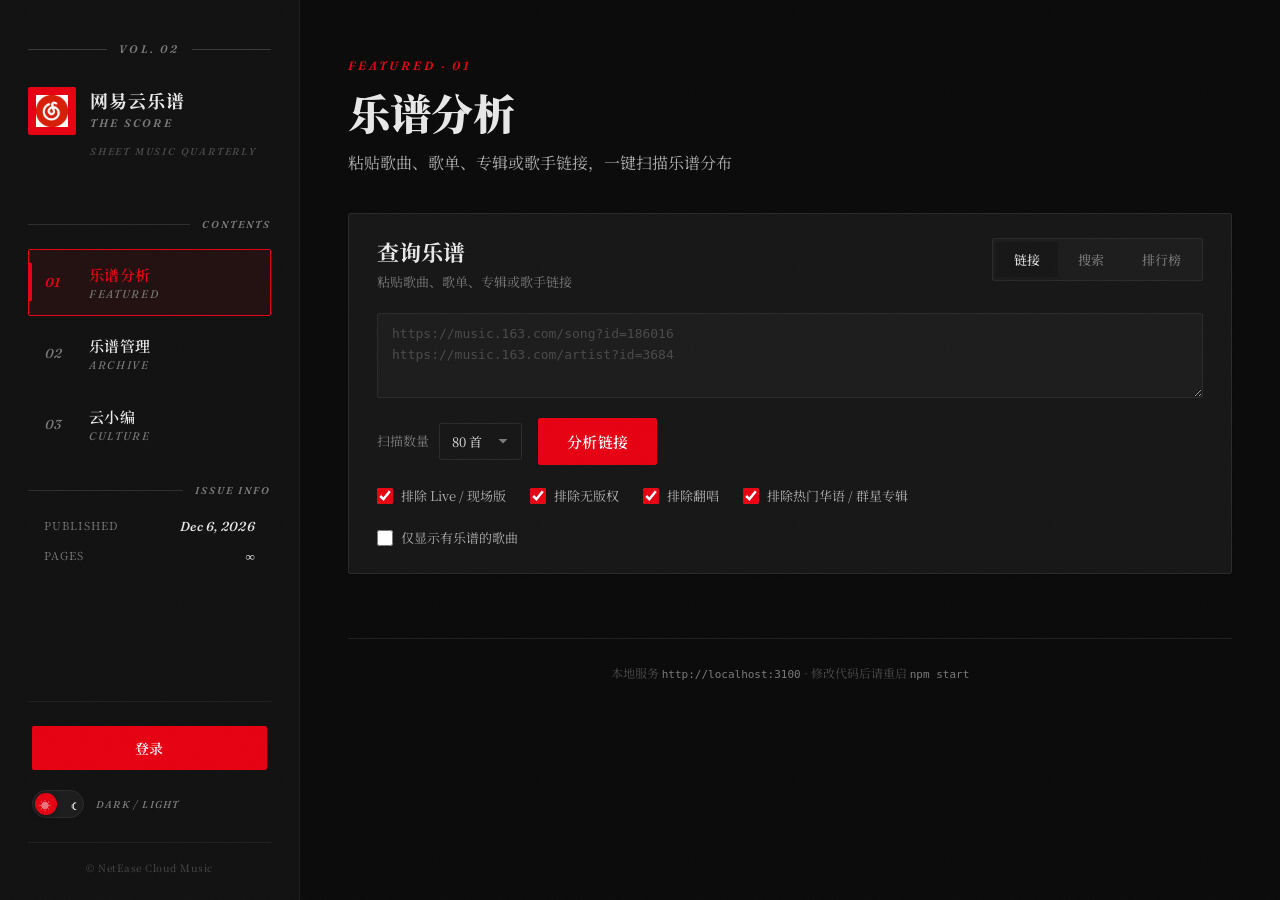
==== commit 93dc4ac1: "feat: 编辑级音乐杂志风重新设计 - 侧边栏布局 + 明暗双主题 设计亮点： - 顶部导航栏改为侧边栏，杂志级 masthead 风格 - 完整的暗色/亮色主题切换系统（CSS 变量 + loca" ====
--- a/extension/app/index.html
+++ b/extension/app/index.html
@@ -1,592 +1,695 @@
 <!DOCTYPE html>
-<html lang="zh-CN">
+<html lang="zh-CN" data-theme="dark">
 <head>
   <meta charset="UTF-8" />
   <meta name="viewport" content="width=device-width, initial-scale=1.0" />
-  <title>网易云乐谱列表</title>
+  <title>网易云乐谱 — THE SCORE</title>
   <link rel="icon" type="image/png" href="/favicon.png?v=2" />
   <link rel="apple-touch-icon" href="/favicon.png?v=2" />
+  <link rel="preconnect" href="https://fonts.googleapis.com">
+  <link rel="preconnect" href="https://fonts.gstatic.com" crossorigin>
+  <link href="https://fonts.googleapis.com/css2?family=Fraunces:ital,opsz,wght@0,9..144,400;0,9..144,500;0,9..144,600;0,9..144,700;1,9..144,400;1,9..144,500;1,9..144,600;1,9..144,700&family=Noto+Serif+SC:wght@400;500;600;700;900&display=swap" rel="stylesheet">
   <link rel="stylesheet" href="style.css?v=ext" />
 </head>
 <body>
-  <header class="site-header">
-    <div class="header-inner">
-      <div class="brand">
-        <div class="brand-mark" aria-hidden="true">
-          <img src="favicon.png" alt="" width="36" height="36" />
-        </div>
-        <div class="brand-copy">
-          <h1>网易云乐谱</h1>
-          <p>查乐谱 · 预览 · 百科 · 贡献积分</p>
-        </div>
-      </div>
-      <nav class="tabs" role="tablist">
-        <button type="button" class="tab active" data-tab="analyze" role="tab" aria-selected="true">乐谱分析</button>
-        <button type="button" class="tab" data-tab="sheet" role="tab" aria-selected="false">乐谱管理</button>
-        <button type="button" class="tab" data-tab="ugc" role="tab" aria-selected="false">云小编</button>
+  <div class="app-layout">
+    <!-- SIDEBAR — 杂志级侧边导航 -->
+    <aside class="sidebar" role="navigation" aria-label="主导航">
+      <div class="sidebar-masthead">
+        <div class="sidebar-masthead-line"></div>
+        <span class="sidebar-masthead-text">VOL. 02</span>
+        <div class="sidebar-masthead-line"></div>
+      </div>
+
+      <div class="sidebar-brand">
+        <div class="sidebar-brand-mark" aria-hidden="true">
+          <img src="favicon.png" alt="" width="40" height="40" />
+        </div>
+        <div class="sidebar-brand-copy">
+          <h1 class="sidebar-brand-title">网易云乐谱</h1>
+          <p class="sidebar-brand-subtitle">THE SCORE</p>
+        </div>
+      </div>
+
+      <p class="sidebar-tagline">SHEET MUSIC QUARTERLY</p>
+
+      <div class="sidebar-divider">
+        <span class="sidebar-divider-label">CONTENTS</span>
+      </div>
+
+      <nav class="sidebar-nav" role="tablist">
+        <button type="button" class="sidebar-nav-item active" data-tab="analyze" role="tab" aria-selected="true">
+          <span class="sidebar-nav-num">01</span>
+          <span class="sidebar-nav-text">
+            <span class="sidebar-nav-cn">乐谱分析</span>
+            <span class="sidebar-nav-en">Featured</span>
+          </span>
+        </button>
+        <button type="button" class="sidebar-nav-item" data-tab="sheet" role="tab" aria-selected="false">
+          <span class="sidebar-nav-num">02</span>
+          <span class="sidebar-nav-text">
+            <span class="sidebar-nav-cn">乐谱管理</span>
+            <span class="sidebar-nav-en">Archive</span>
+          </span>
+        </button>
+        <button type="button" class="sidebar-nav-item" data-tab="ugc" role="tab" aria-selected="false">
+          <span class="sidebar-nav-num">03</span>
+          <span class="sidebar-nav-text">
+            <span class="sidebar-nav-cn">云小编</span>
+            <span class="sidebar-nav-en">Culture</span>
+          </span>
+        </button>
       </nav>
-      <div id="loginPanel" class="login-panel">
-        <div id="loginGuest">
-          <button id="loginBtn" type="button" class="btn-header">登录</button>
-        </div>
-        <div id="loginUser" class="user-chip hidden">
-          <div id="loginAvatar" class="user-avatar" aria-hidden="true"></div>
-          <span id="loginNickname" class="user-name"></span>
-          <button id="logoutBtn" type="button" class="btn-text-light">退出</button>
-        </div>
-      </div>
-    </div>
-  </header>
-
-  <div class="page">
-
-    <div id="analyzePanel" class="panel">
-      <div class="card search-card">
-        <div class="card-head">
-          <div>
-            <h2 class="card-title">查询乐谱</h2>
-            <p class="card-desc" id="modeDesc">粘贴歌曲、歌单、专辑或歌手链接</p>
-          </div>
-          <div class="input-modes" role="tablist">
-            <button type="button" class="mode-btn active" data-mode="link">链接</button>
-            <button type="button" class="mode-btn" data-mode="search">搜索</button>
-            <button type="button" class="mode-btn" data-mode="chart">排行榜</button>
-          </div>
-        </div>
-
-        <div class="input-area">
-          <div id="linkPanel" class="input-panel">
-            <textarea
-              id="urlInput"
-              rows="3"
-              placeholder="https://music.163.com/song?id=186016&#10;https://music.163.com/artist?id=3684"
-            ></textarea>
-          </div>
-
-          <div id="searchPanel" class="input-panel hidden">
-            <div class="segmented search-scope" role="group">
-              <label class="segmented-item">
-                <input type="radio" name="searchScope" value="artist" checked />
-                <span>按歌手</span>
-              </label>
-              <label class="segmented-item">
-                <input type="radio" name="searchScope" value="song" />
-                <span>按歌名</span>
-              </label>
-            </div>
-            <input
-              id="keywordInput"
-              type="search"
-              placeholder="输入歌手名，如：林俊杰、周杰伦"
-            />
-          </div>
-
-          <div id="chartPanel" class="input-panel hidden">
-            <select id="chartSelect">
-              <option value="">加载排行榜…</option>
-            </select>
-          </div>
-        </div>
-
-        <details id="filterSection" class="panel-collapse search-filter-details hidden">
-          <summary class="panel-collapse-summary">筛选条件（乐谱数量 / 可上传）</summary>
-          <div class="panel-collapse-body">
-            <div id="filterBar" class="filter-bar">
-              <label class="filter-item">
-                <input type="checkbox" id="filterMaxTotal" checked />
-                乐谱总数 ≤
-                <input type="number" id="maxTotalInput" min="0" max="99" value="3" />
-              </label>
-              <label class="filter-item">
-                <input type="checkbox" id="filterMaxPiano" checked />
-                钢琴谱 ≤
-                <input type="number" id="maxPianoInput" min="0" max="99" value="0" />
-              </label>
-              <label class="filter-item">
-                <input type="checkbox" id="excludeNotUploadableSongs" checked />
-                排除不可上传
-              </label>
-              <span class="filter-hint">须同时满足以上条件（且关系）；不可上传含未开放上传、各版本乐谱累计满 5 份无奖励</span>
-            </div>
-          </div>
-        </details>
-
-        <div class="query-toolbar">
-          <label class="toolbar-field">
-            <span>扫描数量</span>
-            <select id="scanLimit">
-              <option value="80" selected>80 首</option>
-              <option value="120">120 首</option>
-              <option value="200">200 首</option>
-            </select>
-          </label>
-          <button id="analyzeBtn" type="button" class="btn-primary btn-query">
-            <span class="btn-label">查询乐谱</span>
-          </button>
-        </div>
-
-        <div class="analyze-options">
-          <label class="check-label analyze-option">
-            <input type="checkbox" id="excludeLiveSongs" checked />
-            排除 Live / 现场版
-          </label>
-          <label class="check-label analyze-option">
-            <input type="checkbox" id="excludeNoCopyrightSongs" checked />
-            排除无版权
-          </label>
-          <label class="check-label analyze-option">
-            <input type="checkbox" id="excludeCoverSongs" checked />
-            排除翻唱
-          </label>
-          <label class="check-label analyze-option">
-            <input type="checkbox" id="excludeCompilationAlbumSongs" checked />
-            排除热门华语 / 群星专辑
-          </label>
-          <label class="check-label analyze-option hidden" id="excludeAccompanimentWrap">
-            <input type="checkbox" id="excludeAccompanimentSongs" checked />
-            排除伴奏
-          </label>
-        </div>
-
-        <label class="options-row check-label">
-          <input type="checkbox" id="onlyWithSheets" />
-          仅显示有乐谱的歌曲
-        </label>
-      </div>
-
-      <div id="saveSection" class="card sub-card hidden">
-        <h3 class="sub-card-title">保存到网易云</h3>
-        <div id="createPlaylistBar" class="save-panel">
-          <div class="segmented" role="group">
-            <label class="segmented-item">
-              <input type="radio" name="playlistMode" value="create" checked />
-              <span>新建歌单</span>
-            </label>
-            <label class="segmented-item">
-              <input type="radio" name="playlistMode" value="existing" />
-              <span>已有歌单</span>
-            </label>
-          </div>
-          <div id="createPlaylistFields" class="save-fields">
-            <input
-              id="playlistNameInput"
-              type="text"
-              placeholder="歌单名称（留空自动生成）"
-            />
-            <label class="check-label compact">
-              <input type="checkbox" id="privatePlaylist" />
-              隐私
-            </label>
-          </div>
-          <div id="existingPlaylistFields" class="save-fields hidden">
-            <select id="existingPlaylistSelect" disabled>
-              <option value="">请先登录后加载歌单</option>
-            </select>
-            <button id="refreshPlaylistsBtn" type="button" class="btn-secondary btn-sm">刷新</button>
-          </div>
-          <div class="save-actions">
-            <button id="createPlaylistBtn" type="button" class="btn-success">保存筛选结果</button>
-            <span id="createPlaylistHint" class="filter-hint"></span>
-          </div>
-        </div>
-      </div>
-
-      <div id="status" class="status hidden"></div>
-      <div id="resultsSection" class="results-section hidden">
-        <div id="summary" class="stat-grid hidden"></div>
-        <div id="sourceInfo" class="source-info hidden"></div>
-        <main id="results" class="results"></main>
-      </div>
-    </div>
-
-    <section id="sheetPanel" class="panel hidden">
-      <div class="card">
-        <div class="panel-body">
-          <div class="section-head">
-            <h2 class="panel-title">乐谱管理</h2>
-            <p class="section-desc">提交 PDF 上传乐谱；已上传列表在「我的贡献 → 类型：乐谱上传」中查看</p>
-          </div>
-
-          <div id="sheetPermission" class="sheet-permission hidden"></div>
-
-          <div class="content-block content-block-divider">
-            <details class="sheet-upload-panel" open>
-              <summary class="sheet-upload-summary">上传新乐谱（PDF）</summary>
-              <form id="sheetUploadForm" class="sheet-upload-form">
-            <div class="sheet-form-grid">
-              <label class="field">
-                <span class="field-label">歌曲 ID</span>
-                <input id="sheetSongId" type="text" inputmode="numeric" placeholder="如 460043704" required />
-              </label>
-              <label class="field">
-                <span class="field-label">乐谱名称</span>
-                <input id="sheetName" type="text" placeholder="根据乐器分类自动生成" readonly />
-              </label>
-              <label class="field">
-                <span class="field-label">乐器分类</span>
-                <select id="sheetType" required>
-                  <option value="">先检查权限后加载</option>
+
+      <div class="sidebar-divider">
+        <span class="sidebar-divider-label">ISSUE INFO</span>
+      </div>
+
+      <div class="sidebar-issue-info">
+        <div class="issue-info-row">
+          <span class="issue-info-label">Published</span>
+          <span class="issue-info-value" id="sidebarDate">—</span>
+        </div>
+        <div class="issue-info-row">
+          <span class="issue-info-label">Pages</span>
+          <span class="issue-info-value">∞</span>
+        </div>
+      </div>
+
+      <div class="sidebar-spacer"></div>
+
+      <div id="loginPanel" class="sidebar-login">
+        <div id="loginGuest" class="sidebar-login-guest">
+          <button id="loginBtn" type="button" class="btn-sidebar-login">登录</button>
+        </div>
+        <div id="loginUser" class="sidebar-login-user hidden">
+          <div id="loginAvatar" class="sidebar-user-avatar" aria-hidden="true"></div>
+          <div class="sidebar-user-info">
+            <span id="loginNickname" class="sidebar-user-name"></span>
+            <button id="logoutBtn" type="button" class="btn-sidebar-logout">退出</button>
+          </div>
+        </div>
+      </div>
+
+      <div class="sidebar-theme-section">
+        <button id="themeToggleBtn" type="button" class="theme-toggle" aria-label="切换主题">
+          <span class="theme-toggle-icon theme-icon-sun">☀</span>
+          <span class="theme-toggle-icon theme-icon-moon">☾</span>
+          <span class="theme-toggle-track"></span>
+        </button>
+        <span class="theme-toggle-label">Dark / Light</span>
+      </div>
+
+      <div class="sidebar-footer">
+        <span class="sidebar-copyright">© NetEase Cloud Music</span>
+      </div>
+    </aside>
+
+    <!-- MAIN CONTENT -->
+    <main class="main-content">
+      <div class="page">
+
+        <!-- ANALYZE PANEL -->
+        <div id="analyzePanel" class="panel">
+          <div class="section-kicker">FEATURED · 01</div>
+          <h2 class="section-headline">乐谱分析</h2>
+          <p class="section-lede">粘贴歌曲、歌单、专辑或歌手链接，一键扫描乐谱分布</p>
+
+          <div class="card search-card">
+            <div class="card-head">
+              <div>
+                <h3 class="card-title">查询乐谱</h3>
+                <p class="card-desc" id="modeDesc">粘贴歌曲、歌单、专辑或歌手链接</p>
+              </div>
+              <div class="input-modes" role="tablist">
+                <button type="button" class="mode-btn active" data-mode="link">链接</button>
+                <button type="button" class="mode-btn" data-mode="search">搜索</button>
+                <button type="button" class="mode-btn" data-mode="chart">排行榜</button>
+              </div>
+            </div>
+
+            <div class="input-area">
+              <div id="linkPanel" class="input-panel">
+                <textarea
+                  id="urlInput"
+                  rows="3"
+                  placeholder="https://music.163.com/song?id=186016&#10;https://music.163.com/artist?id=3684"
+                ></textarea>
+              </div>
+
+              <div id="searchPanel" class="input-panel hidden">
+                <div class="segmented search-scope" role="group">
+                  <label class="segmented-item">
+                    <input type="radio" name="searchScope" value="artist" checked />
+                    <span>按歌手</span>
+                  </label>
+                  <label class="segmented-item">
+                    <input type="radio" name="searchScope" value="song" />
+                    <span>按歌名</span>
+                  </label>
+                </div>
+                <input
+                  id="keywordInput"
+                  type="search"
+                  placeholder="输入歌手名，如：林俊杰、周杰伦"
+                />
+              </div>
+
+              <div id="chartPanel" class="input-panel hidden">
+                <select id="chartSelect">
+                  <option value="">加载排行榜…</option>
+                </select>
+              </div>
+            </div>
+
+            <details id="filterSection" class="panel-collapse search-filter-details hidden">
+              <summary class="panel-collapse-summary">筛选条件（乐谱数量 / 可上传）</summary>
+              <div class="panel-collapse-body">
+                <div id="filterBar" class="filter-bar">
+                  <label class="filter-item">
+                    <input type="checkbox" id="filterMaxTotal" checked />
+                    乐谱总数 ≤
+                    <input type="number" id="maxTotalInput" min="0" max="99" value="3" />
+                  </label>
+                  <label class="filter-item">
+                    <input type="checkbox" id="filterMaxPiano" checked />
+                    钢琴谱 ≤
+                    <input type="number" id="maxPianoInput" min="0" max="99" value="0" />
+                  </label>
+                  <label class="filter-item">
+                    <input type="checkbox" id="excludeNotUploadableSongs" checked />
+                    排除不可上传
+                  </label>
+                  <span class="filter-hint">须同时满足以上条件（且关系）；不可上传含未开放上传、各版本乐谱累计满 5 份无奖励</span>
+                </div>
+              </div>
+            </details>
+
+            <div class="query-toolbar">
+              <label class="toolbar-field">
+                <span>扫描数量</span>
+                <select id="scanLimit">
+                  <option value="80" selected>80 首</option>
+                  <option value="120">120 首</option>
+                  <option value="200">200 首</option>
                 </select>
               </label>
-              <label class="field">
-                <span class="field-label">谱面类型</span>
-                <select id="sheetKind" required>
-                  <option value="">先检查权限后加载</option>
+              <button id="analyzeBtn" type="button" class="btn-primary btn-query">
+                <span class="btn-label">查询乐谱</span>
+              </button>
+            </div>
+
+            <div class="analyze-options">
+              <label class="check-label analyze-option">
+                <input type="checkbox" id="excludeLiveSongs" checked />
+                排除 Live / 现场版
+              </label>
+              <label class="check-label analyze-option">
+                <input type="checkbox" id="excludeNoCopyrightSongs" checked />
+                排除无版权
+              </label>
+              <label class="check-label analyze-option">
+                <input type="checkbox" id="excludeCoverSongs" checked />
+                排除翻唱
+              </label>
+              <label class="check-label analyze-option">
+                <input type="checkbox" id="excludeCompilationAlbumSongs" checked />
+                排除热门华语 / 群星专辑
+              </label>
+              <label class="check-label analyze-option hidden" id="excludeAccompanimentWrap">
+                <input type="checkbox" id="excludeAccompanimentSongs" checked />
+                排除伴奏
+              </label>
+            </div>
+
+            <label class="options-row check-label">
+              <input type="checkbox" id="onlyWithSheets" />
+              仅显示有乐谱的歌曲
+            </label>
+          </div>
+
+          <div id="saveSection" class="card sub-card hidden">
+            <h3 class="sub-card-title">保存到网易云</h3>
+            <div id="createPlaylistBar" class="save-panel">
+              <div class="segmented" role="group">
+                <label class="segmented-item">
+                  <input type="radio" name="playlistMode" value="create" checked />
+                  <span>新建歌单</span>
+                </label>
+                <label class="segmented-item">
+                  <input type="radio" name="playlistMode" value="existing" />
+                  <span>已有歌单</span>
+                </label>
+              </div>
+              <div id="createPlaylistFields" class="save-fields">
+                <input
+                  id="playlistNameInput"
+                  type="text"
+                  placeholder="歌单名称（留空自动生成）"
+                />
+                <label class="check-label compact">
+                  <input type="checkbox" id="privatePlaylist" />
+                  隐私
+                </label>
+              </div>
+              <div id="existingPlaylistFields" class="save-fields hidden">
+                <select id="existingPlaylistSelect" disabled>
+                  <option value="">请先登录后加载歌单</option>
                 </select>
-              </label>
-              <label class="field">
-                <span class="field-label">调号</span>
-                <input id="sheetMusicKey" type="text" placeholder="如 C、Eb、降E、升F（上传为降E/升F）" />
-              </label>
-              <label class="field">
-                <span class="field-label">演奏版本</span>
-                <select id="sheetPlayVersion">
-                  <option value="演奏版">演奏版</option>
-                  <option value="弹唱版">弹唱版</option>
-                </select>
-              </label>
-              <label class="field field-wide">
-                <span class="field-label">PDF 文件</span>
-                <input id="sheetPdfFile" type="file" accept=".pdf,application/pdf" required />
-                <span class="field-hint">支持 ccgq 命名，如 <code>460043704_歌名_Eb.pdf</code>、<code>460043704_歌名_C调_简谱.pdf</code>，选文件后自动填充歌曲 ID、调号</span>
-              </label>
-            </div>
-            <div class="sheet-form-actions">
-              <button id="checkSheetPermBtn" type="button" class="btn-secondary">检查上传权限</button>
-              <button id="submitSheetBtn" type="submit" class="btn-primary">提交上传</button>
-            </div>
-            <p id="sheetUploadHint" class="hint hidden"></p>
-            <p id="sheetUploadStatus" class="sheet-upload-status"></p>
-              </form>
-            </details>
-
-            <details class="sheet-upload-panel batch-upload-panel">
-              <summary class="sheet-upload-summary">批量上传（ccgq 导出文件夹）</summary>
-              <div class="batch-upload-body">
-                <p class="hint batch-upload-desc">
-                  选择 ccgq 从网易云歌单导出的文件夹。命名格式：
-                  五线谱 <code>1155194_歌名_C调.pdf</code>，
-                  简谱 <code>1155194_歌名_C调_简谱.pdf</code>（含歌曲 ID，通常无需再匹配）。
-                </p>
-                <div class="batch-upload-grid">
-                  <label class="field field-wide">
-                    <span class="field-label">PDF 文件夹</span>
-                    <input id="batchFolderInput" type="file" webkitdirectory directory multiple accept=".pdf,application/pdf" />
-                  </label>
+                <button id="refreshPlaylistsBtn" type="button" class="btn-secondary btn-sm">刷新</button>
+              </div>
+              <div class="save-actions">
+                <button id="createPlaylistBtn" type="button" class="btn-success">保存筛选结果</button>
+                <span id="createPlaylistHint" class="filter-hint"></span>
+              </div>
+            </div>
+          </div>
+
+          <div id="status" class="status hidden"></div>
+          <div id="resultsSection" class="results-section hidden">
+            <div id="summary" class="stat-grid hidden"></div>
+            <div id="sourceInfo" class="source-info hidden"></div>
+            <main id="results" class="results"></main>
+          </div>
+        </div>
+
+        <!-- SHEET PANEL -->
+        <section id="sheetPanel" class="panel hidden">
+          <div class="section-kicker">ARCHIVE · 02</div>
+          <h2 class="section-headline">乐谱管理</h2>
+          <p class="section-lede">提交 PDF 上传乐谱；已上传列表在「我的贡献 → 类型：乐谱上传」中查看</p>
+
+          <div class="card">
+            <div class="panel-body">
+              <div id="sheetPermission" class="sheet-permission hidden"></div>
+
+              <div class="content-block content-block-divider">
+                <details class="sheet-upload-panel" open>
+                  <summary class="sheet-upload-summary">上传新乐谱（PDF）</summary>
+                  <form id="sheetUploadForm" class="sheet-upload-form">
+                <div class="sheet-form-grid">
                   <label class="field">
-                    <span class="field-label">最多上传条数</span>
-                    <input id="batchMaxItems" type="number" min="1" max="50" value="20" />
+                    <span class="field-label">歌曲 ID</span>
+                    <input id="sheetSongId" type="text" inputmode="numeric" placeholder="如 460043704" required />
                   </label>
                   <label class="field">
-                    <span class="field-label">上传间隔（秒，基准）</span>
-                    <input id="batchIntervalSec" type="number" min="5" max="120" value="10" title="实际等待会在基准上随机浮动约 1.5~6.5 秒" />
-                  </label>
-                  <label class="field">
-                    <span class="field-label">搜索间隔（秒，基准）</span>
-                    <input id="batchSearchIntervalSec" type="number" min="2" max="30" value="3" title="匹配歌曲 ID 时同样随机浮动" />
+                    <span class="field-label">乐谱名称</span>
+                    <input id="sheetName" type="text" placeholder="根据乐器分类自动生成" readonly />
                   </label>
                   <label class="field">
                     <span class="field-label">乐器分类</span>
-                    <select id="batchInstrumentType">
-                      <option value="1">钢琴（默认）</option>
+                    <select id="sheetType" required>
+                      <option value="">先检查权限后加载</option>
                     </select>
                   </label>
                   <label class="field">
-                    <span class="field-label">简谱类型 code</span>
-                    <input id="batchKindJianpu" type="number" min="1" value="1" title="简谱=1" />
+                    <span class="field-label">谱面类型</span>
+                    <select id="sheetKind" required>
+                      <option value="">先检查权限后加载</option>
+                    </select>
                   </label>
                   <label class="field">
-                    <span class="field-label">五线谱类型 code</span>
-                    <input id="batchKindWuxian" type="number" min="1" value="5" title="五线谱=5" />
-                  </label>
-                  <label class="field field-wide batch-upload-check">
-                    <input id="batchSkipUnmatched" type="checkbox" checked />
-                    <span>跳过无法匹配歌曲 ID 的文件</span>
-                  </label>
-                </div>
-                <div class="batch-upload-actions">
-                  <button id="batchScanBtn" type="button" class="btn-secondary">扫描文件</button>
-                  <button id="batchResolveBtn" type="button" class="btn-secondary" disabled>匹配歌曲 ID</button>
-                  <button id="batchStartBtn" type="button" class="btn-primary" disabled>开始批量上传</button>
-                  <button id="batchStopBtn" type="button" class="btn-text" disabled>停止</button>
-                </div>
-                <p id="batchUploadStatus" class="sheet-upload-status"></p>
-                <div id="batchUploadSummary" class="batch-upload-summary hidden"></div>
-                <div id="batchUploadList" class="batch-upload-list"></div>
-              </div>
-            </details>
-          </div>
-        </div>
-      </div>
-    </section>
-
-    <section id="ugcPanel" class="panel hidden">
-      <div class="card">
-        <div class="panel-body">
-          <div class="section-head section-head-row">
-            <div>
-              <h2 class="panel-title">音乐云小编</h2>
-              <p class="section-desc">积分、审核任务、每日会员奖励、积分商城与抽奖</p>
-            </div>
-            <button id="ugcRefreshAllBtn" type="button" class="btn-secondary btn-sm">刷新全部</button>
-          </div>
-
-          <div class="ugc-section-nav-wrap">
-            <nav class="ugc-section-nav" aria-label="云小编快捷导航">
-            <button type="button" class="ugc-section-link" data-ugc-target="ugcSectionOverview">概览</button>
-            <button type="button" class="ugc-section-link" data-ugc-target="ugcSectionReward">奖励</button>
-            <button type="button" class="ugc-section-link" data-ugc-target="ugcSectionLottery">抽奖</button>
-            <button type="button" class="ugc-section-link" data-ugc-target="ugcSectionMall" title="点击定位；Alt+点击弹窗浏览">商城</button>
-            <button type="button" class="ugc-section-link" data-ugc-target="ugcSectionAudit">审核</button>
-            <button type="button" class="ugc-section-link" data-ugc-target="ugcSectionHonor">榜单</button>
-            <button type="button" class="ugc-section-link" data-ugc-target="ugcSectionRecords">记录</button>
-            </nav>
-          </div>
-
-          <div id="ugcSectionOverview" class="ugc-section-anchor">
-            <div id="ugcProfile" class="ugc-profile hidden"></div>
-          </div>
-
-          <div id="ugcSectionReward" class="content-block content-block-divider ugc-section-anchor">
-            <div class="content-block-head">
-              <h3 class="sub-card-title">每日奖励</h3>
-            </div>
-            <div id="ugcDailyReward" class="ugc-daily-reward hidden"></div>
-            <div class="ugc-quick-actions">
-              <button id="ugcSignBtn" type="button" class="btn-secondary">今日签到</button>
-              <button id="loadIntegrationBtn" type="button" class="btn-secondary">积分明细</button>
-              <button id="ugcClaimVipBtn" type="button" class="btn-primary" disabled>领取 1 日黑胶</button>
-            </div>
-            <div id="ugcIntegration" class="ugc-integration hidden"></div>
-          </div>
-
-          <div id="ugcSectionLottery" class="content-block content-block-divider ugc-section-anchor">
-            <details class="ugc-collapse panel-collapse" id="ugcLotteryCollapse">
-              <summary class="ugc-collapse-summary panel-collapse-summary">
-                <span class="ugc-collapse-leading">
-                  <span class="ugc-collapse-title">每日抽奖</span>
-                  <span class="ugc-collapse-meta" id="ugcLotterySummary">点击展开</span>
-                </span>
-              </summary>
-              <div class="ugc-collapse-body panel-collapse-body">
-                <div class="ugc-collapse-toolbar">
-                  <button id="ugcRefreshLotteryBtn" type="button" class="btn-secondary btn-sm">刷新奖池</button>
-                </div>
-                <div id="ugcLottery" class="ugc-lottery"></div>
-              </div>
-            </details>
-          </div>
-
-          <div id="ugcSectionMall" class="content-block content-block-divider ugc-section-anchor">
-            <details class="ugc-collapse" id="ugcMallCollapse">
-              <summary class="ugc-collapse-summary">
-                <span class="ugc-collapse-leading">
-                  <span class="ugc-collapse-title">积分商城</span>
-                  <span class="ugc-collapse-meta" id="ugcMallSummary">点击展开查看商品</span>
-                </span>
-              </summary>
-              <div class="ugc-collapse-body">
-                <div class="ugc-collapse-toolbar">
-                  <button id="ugcOpenMallModalBtn" type="button" class="btn-secondary btn-sm">弹窗浏览</button>
-                  <button id="ugcRefreshMallBtn" type="button" class="btn-secondary btn-sm">刷新商品</button>
-                </div>
-                <div id="ugcMall" class="ugc-mall"></div>
-              </div>
-            </details>
-          </div>
-
-          <div id="ugcSectionAudit" class="content-block content-block-divider ugc-section-anchor">
-            <div class="content-block-head content-block-head-stack">
-              <h3 class="sub-card-title">审核任务</h3>
-              <p class="hint">曲风 / 语种 / 原唱 / 情绪标签，完成可获积分</p>
-            </div>
-            <div id="ugcAuditTasks" class="ugc-task-grid"></div>
-          </div>
-
-          <div id="ugcExamPanel" class="content-block content-block-divider ugc-exam-panel hidden">
-            <div class="content-block-head">
-              <h3 class="sub-card-title">正在审核</h3>
-              <button id="ugcExamCloseBtn" type="button" class="btn-secondary btn-sm">关闭</button>
-            </div>
-            <div id="ugcExamContent"></div>
-          </div>
-
-          <div id="ugcSectionOfficial" class="content-block content-block-divider ugc-section-anchor">
-            <details class="ugc-collapse panel-collapse" id="ugcOfficialCollapse">
-              <summary class="ugc-collapse-summary panel-collapse-summary">
-                <span class="ugc-collapse-leading">
-                  <span class="ugc-collapse-title">官方任务</span>
-                  <span class="ugc-collapse-meta" id="ugcOfficialSummary">点击展开</span>
-                </span>
-              </summary>
-              <div class="ugc-collapse-body panel-collapse-body">
-                <div id="ugcOfficialTasks" class="ugc-task-grid"></div>
-              </div>
-            </details>
-          </div>
-
-          <div id="ugcSectionHonor" class="content-block content-block-divider ugc-section-anchor">
-            <details class="ugc-collapse" id="ugcHonorCollapse">
-              <summary class="ugc-collapse-summary">
-                <span class="ugc-collapse-leading">
-                  <span class="ugc-collapse-title">贡献榜</span>
-                  <span class="ugc-collapse-meta" id="ugcHonorSummary">点击展开查看排名</span>
-                </span>
-              </summary>
-              <div class="ugc-collapse-body">
-                <div class="ugc-honor-tabs" role="tablist">
-                  <button type="button" class="ugc-honor-tab active" data-honor-type="0">日榜</button>
-                  <button type="button" class="ugc-honor-tab" data-honor-type="2">月榜</button>
-                  <button type="button" class="ugc-honor-tab" data-honor-type="3">总榜</button>
-                </div>
-                <div id="ugcHonorRoll" class="ugc-honor-list"></div>
-              </div>
-            </details>
-          </div>
-
-          <div id="ugcSectionRecords" class="content-block content-block-divider ugc-section-anchor">
-            <details class="ugc-collapse panel-collapse" id="ugcRecordsCollapse">
-              <summary class="ugc-collapse-summary panel-collapse-summary">
-                <span class="ugc-collapse-leading">
-                  <span class="ugc-collapse-title">贡献记录</span>
-                  <span class="ugc-collapse-meta" id="ugcRecordsSummary">点击展开加载</span>
-                </span>
-              </summary>
-              <div class="ugc-collapse-body panel-collapse-body">
-                <div class="ugc-filters">
-              <label class="field">
-                <span class="field-label">类型</span>
-                <select id="ugcType">
-                  <option value="all">全部类型</option>
-                  <option value="sheet-upload">乐谱上传</option>
-                  <option value="1">歌手纠错</option>
-                  <option value="2">专辑纠错</option>
-                  <option value="3">歌曲纠错</option>
-                  <option value="4">MV纠错</option>
-                  <option value="5">歌词纠错</option>
-                  <option value="6">翻译纠错</option>
-                  <option value="7">乐谱纠错</option>
-                  <option value="101">专辑补充</option>
-                  <option value="103">MV补充</option>
-                </select>
-              </label>
-              <label id="ugcAuditField" class="field">
-                <span class="field-label">审核状态</span>
-                <select id="ugcAudit">
-                  <option value="">全部</option>
-                  <option value="0">待审核</option>
-                  <option value="-5">未采纳</option>
-                  <option value="1">审核中</option>
-                  <option value="4">部分通过</option>
-                  <option value="5">审核通过</option>
-                </select>
-              </label>
-              <button id="loadUgcBtn" type="button" class="btn-primary">加载列表</button>
-                </div>
-                <div id="ugcList" class="ugc-list"></div>
-              </div>
-            </details>
-          </div>
-        </div>
-      </div>
-    </section>
-
-    <button id="backToTopBtn" type="button" class="back-to-top hidden" aria-label="回到顶部">↑</button>
-
-    <footer class="page-footer">
-      本地服务 <code>http://localhost:3100</code> · 修改代码后请重启 <code>npm start</code>
-    </footer>
-
-    <div id="cookieModal" class="modal hidden">
-      <div class="modal-card modal-wide">
-        <div class="modal-header">
-          <h3>登录</h3>
-          <button id="closeCookieBtn" type="button" class="modal-close" aria-label="关闭">×</button>
-        </div>
-        <!-- Tab 切换 -->
-        <div class="login-tabs">
-          <button id="tabCookieLogin" type="button" class="login-tab active">Cookie 登录</button>
-          <button id="tabQrLogin" type="button" class="login-tab">扫码登录</button>
-        </div>
-
-        <!-- Cookie 登录面板 -->
-        <div id="panelCookieLogin" class="login-panel-content">
-          <p class="modal-hint">
-            查歌单 / 上传乐谱可用网页或扩展 Cookie；<strong>云小编、积分商城、抽奖、审核</strong> 建议用
-            <strong>APP 抓包</strong> 的 Cookie（需含 <code>MUSIC_A</code>）。
-          </p>
-          <ol class="cookie-steps">
-            <li>扩展：在 music.163.com 登录后点「复制 Cookie」或「插件填入 Cookie」</li>
-            <li>云小编相关：手机 Reqable 抓 APP 请求，复制 Cookie 头</li>
-            <li>手动：F12 → Application → Cookies</li>
-          </ol>
-          <textarea
-            id="cookieInput"
-            rows="4"
-            placeholder="MUSIC_U=xxx; __csrf=xxx; ..."
-          ></textarea>
-          <p id="cookieStatus" class="cookie-status"></p>
-          <div class="modal-footer">
-            <button id="confirmCookieBtn" type="button" class="btn-primary">确认登录</button>
-          </div>
-        </div>
-
-        <!-- 扫码登录面板 -->
-        <div id="panelQrLogin" class="login-panel-content hidden">
-          <p class="qr-app-hint">请使用网易云音乐 APP 扫描二维码登录</p>
-          <div id="appQrCodeWrap" class="app-qr-code-wrap">
-            <img id="appQrCodeImg" src="" alt="二维码" width="200" height="200" />
-            <div id="appQrOverlay" class="app-qr-overlay hidden">
-              <span id="appQrOverlayText">二维码已过期</span>
-              <button id="appQrRefreshBtn" type="button" class="btn-primary btn-sm">刷新二维码</button>
-            </div>
-          </div>
-          <p id="appQrStatus" class="app-qr-status">点击下方按钮开始扫码登录</p>
-          <div id="appQrSuccess" class="app-qr-success hidden">
-            <span class="app-qr-success-icon">&#10003;</span>
-            <p id="appQrNickname" class="app-qr-nickname"></p>
-          </div>
-          <div class="modal-footer">
-            <button id="appQrStartBtn" type="button" class="btn-primary">获取二维码</button>
-          </div>
-        </div>
-      </div>
-    </div>
-
-    <div id="previewModal" class="modal hidden">
-      <div class="modal-card modal-wide modal-scroll">
-        <div class="modal-header">
-          <h3 id="previewTitle">乐谱预览</h3>
-          <button id="closePreviewBtn" type="button" class="modal-close" aria-label="关闭">×</button>
-        </div>
-        <div id="previewMeta" class="preview-meta hidden"></div>
-        <div id="previewPages" class="preview-pages"></div>
-      </div>
-    </div>
-
-    <div id="wikiModal" class="modal hidden">
-      <div class="modal-card modal-wide modal-scroll">
-        <div class="modal-header">
-          <h3 id="wikiTitle">音乐百科</h3>
-          <button id="closeWikiBtn" type="button" class="modal-close" aria-label="关闭">×</button>
-        </div>
-        <div id="wikiContent" class="wiki-content"></div>
-      </div>
-    </div>
-
-    <div id="mallModal" class="modal hidden">
-      <div class="modal-card modal-wide modal-scroll">
-        <div class="modal-header">
-          <div class="mall-modal-head">
-            <button id="mallModalBackBtn" type="button" class="btn-text mall-modal-back hidden">← 返回列表</button>
-            <h3 id="mallModalTitle">积分商城</h3>
-          </div>
-          <button id="closeMallModalBtn" type="button" class="modal-close" aria-label="关闭">×</button>
-        </div>
-        <div id="mallModalBody" class="mall-modal-body"></div>
-        <div id="mallModalFooter" class="modal-footer mall-modal-footer"></div>
-      </div>
-    </div>
+                    <span class="field-label">调号</span>
+                    <input id="sheetMusicKey" type="text" placeholder="如 C、Eb、降E、升F（上传为降E/升F）" />
+                  </label>
+                  <label class="field">
+                    <span class="field-label">演奏版本</span>
+                    <select id="sheetPlayVersion">
+                      <option value="演奏版">演奏版</option>
+                      <option value="弹唱版">弹唱版</option>
+                    </select>
+                  </label>
+                  <label class="field field-wide">
+                    <span class="field-label">PDF 文件</span>
+                    <input id="sheetPdfFile" type="file" accept=".pdf,application/pdf" required />
+                    <span class="field-hint">支持 ccgq 命名，如 <code>460043704_歌名_Eb.pdf</code>、<code>460043704_歌名_C调_简谱.pdf</code>，选文件后自动填充歌曲 ID、调号</span>
+                  </label>
+                </div>
+                <div class="sheet-form-actions">
+                  <button id="checkSheetPermBtn" type="button" class="btn-secondary">检查上传权限</button>
+                  <button id="submitSheetBtn" type="submit" class="btn-primary">提交上传</button>
+                </div>
+                <p id="sheetUploadHint" class="hint hidden"></p>
+                <p id="sheetUploadStatus" class="sheet-upload-status"></p>
+                  </form>
+                </details>
+
+                <details class="sheet-upload-panel batch-upload-panel">
+                  <summary class="sheet-upload-summary">批量上传（ccgq 导出文件夹）</summary>
+                  <div class="batch-upload-body">
+                    <p class="hint batch-upload-desc">
+                      选择 ccgq 从网易云歌单导出的文件夹。命名格式：
+                      五线谱 <code>1155194_歌名_C调.pdf</code>，
+                      简谱 <code>1155194_歌名_C调_简谱.pdf</code>（含歌曲 ID，通常无需再匹配）。
+                    </p>
+                    <div class="batch-upload-grid">
+                      <label class="field field-wide">
+                        <span class="field-label">PDF 文件夹</span>
+                        <input id="batchFolderInput" type="file" webkitdirectory directory multiple accept=".pdf,application/pdf" />
+                      </label>
+                      <label class="field">
+                        <span class="field-label">最多上传条数</span>
+                        <input id="batchMaxItems" type="number" min="1" max="50" value="20" />
+                      </label>
+                      <label class="field">
+                        <span class="field-label">上传间隔（秒，基准）</span>
+                        <input id="batchIntervalSec" type="number" min="5" max="120" value="10" title="实际等待会在基准上随机浮动约 1.5~6.5 秒" />
+                      </label>
+                      <label class="field">
+                        <span class="field-label">搜索间隔（秒，基准）</span>
+                        <input id="batchSearchIntervalSec" type="number" min="2" max="30" value="3" title="匹配歌曲 ID 时同样随机浮动" />
+                      </label>
+                      <label class="field">
+                        <span class="field-label">乐器分类</span>
+                        <select id="batchInstrumentType">
+                          <option value="1">钢琴（默认）</option>
+                        </select>
+                      </label>
+                      <label class="field">
+                        <span class="field-label">简谱类型 code</span>
+                        <input id="batchKindJianpu" type="number" min="1" value="1" title="简谱=1" />
+                      </label>
+                      <label class="field">
+                        <span class="field-label">五线谱类型 code</span>
+                        <input id="batchKindWuxian" type="number" min="1" value="5" title="五线谱=5" />
+                      </label>
+                      <label class="field field-wide batch-upload-check">
+                        <input id="batchSkipUnmatched" type="checkbox" checked />
+                        <span>跳过无法匹配歌曲 ID 的文件</span>
+                      </label>
+                    </div>
+                    <div class="batch-upload-actions">
+                      <button id="batchScanBtn" type="button" class="btn-secondary">扫描文件</button>
+                      <button id="batchResolveBtn" type="button" class="btn-secondary" disabled>匹配歌曲 ID</button>
+                      <button id="batchStartBtn" type="button" class="btn-primary" disabled>开始批量上传</button>
+                      <button id="batchStopBtn" type="button" class="btn-text" disabled>停止</button>
+                    </div>
+                    <p id="batchUploadStatus" class="sheet-upload-status"></p>
+                    <div id="batchUploadSummary" class="batch-upload-summary hidden"></div>
+                    <div id="batchUploadList" class="batch-upload-list"></div>
+                  </div>
+                </details>
+              </div>
+            </div>
+          </div>
+        </section>
+
+        <!-- UGC PANEL -->
+        <section id="ugcPanel" class="panel hidden">
+          <div class="section-kicker">CULTURE · 03</div>
+          <h2 class="section-headline">音乐云小编</h2>
+          <p class="section-lede">积分、审核任务、每日会员奖励、积分商城与抽奖</p>
+
+          <div class="card">
+            <div class="panel-body">
+              <div class="section-head section-head-row">
+                <div>
+                  <h3 class="panel-title">云小编中心</h3>
+                  <p class="section-desc">积分、审核任务、每日会员奖励、积分商城与抽奖</p>
+                </div>
+                <button id="ugcRefreshAllBtn" type="button" class="btn-secondary btn-sm">刷新全部</button>
+              </div>
+
+              <div class="ugc-section-nav-wrap">
+                <nav class="ugc-section-nav" aria-label="云小编快捷导航">
+                <button type="button" class="ugc-section-link" data-ugc-target="ugcSectionOverview">概览</button>
+                <button type="button" class="ugc-section-link" data-ugc-target="ugcSectionReward">奖励</button>
+                <button type="button" class="ugc-section-link" data-ugc-target="ugcSectionLottery">抽奖</button>
+                <button type="button" class="ugc-section-link" data-ugc-target="ugcSectionMall" title="点击定位；Alt+点击弹窗浏览">商城</button>
+                <button type="button" class="ugc-section-link" data-ugc-target="ugcSectionAudit">审核</button>
+                <button type="button" class="ugc-section-link" data-ugc-target="ugcSectionAuditHistory">审核历史</button>
+                <button type="button" class="ugc-section-link" data-ugc-target="ugcSectionHonor">榜单</button>
+                <button type="button" class="ugc-section-link" data-ugc-target="ugcSectionRecords">记录</button>
+                </nav>
+              </div>
+
+              <div id="ugcSectionOverview" class="ugc-section-anchor">
+                <div id="ugcProfile" class="ugc-profile hidden"></div>
+              </div>
+
+              <div id="ugcSectionReward" class="content-block content-block-divider ugc-section-anchor">
+                <div class="content-block-head">
+                  <h3 class="sub-card-title">每日奖励</h3>
+                </div>
+                <div id="ugcDailyReward" class="ugc-daily-reward hidden"></div>
+                <div class="ugc-quick-actions">
+                  <button id="ugcSignBtn" type="button" class="btn-secondary">今日签到</button>
+                  <button id="loadIntegrationBtn" type="button" class="btn-secondary">积分明细</button>
+                  <button id="ugcClaimVipBtn" type="button" class="btn-primary" disabled>领取 1 日黑胶</button>
+                </div>
+                <div id="ugcIntegration" class="ugc-integration hidden"></div>
+              </div>
+
+              <div id="ugcSectionLottery" class="content-block content-block-divider ugc-section-anchor">
+                <details class="ugc-collapse panel-collapse" id="ugcLotteryCollapse">
+                  <summary class="ugc-collapse-summary panel-collapse-summary">
+                    <span class="ugc-collapse-leading">
+                      <span class="ugc-collapse-title">每日抽奖</span>
+                      <span class="ugc-collapse-meta" id="ugcLotterySummary">点击展开</span>
+                    </span>
+                  </summary>
+                  <div class="ugc-collapse-body panel-collapse-body">
+                    <div class="ugc-collapse-toolbar">
+                      <button id="ugcRefreshLotteryBtn" type="button" class="btn-secondary btn-sm">刷新奖池</button>
+                    </div>
+                    <div id="ugcLottery" class="ugc-lottery"></div>
+                  </div>
+                </details>
+              </div>
+
+              <div id="ugcSectionMall" class="content-block content-block-divider ugc-section-anchor">
+                <details class="ugc-collapse" id="ugcMallCollapse">
+                  <summary class="ugc-collapse-summary">
+                    <span class="ugc-collapse-leading">
+                      <span class="ugc-collapse-title">积分商城</span>
+                      <span class="ugc-collapse-meta" id="ugcMallSummary">点击展开查看商品</span>
+                    </span>
+                  </summary>
+                  <div class="ugc-collapse-body">
+                    <div class="ugc-collapse-toolbar">
+                      <button id="ugcOpenMallModalBtn" type="button" class="btn-secondary btn-sm">弹窗浏览</button>
+                      <button id="ugcRefreshMallBtn" type="button" class="btn-secondary btn-sm">刷新商品</button>
+                    </div>
+                    <div id="ugcMall" class="ugc-mall"></div>
+                  </div>
+                </details>
+              </div>
+
+              <div id="ugcSectionAudit" class="content-block content-block-divider ugc-section-anchor">
+                <div class="content-block-head content-block-head-stack">
+                  <h3 class="sub-card-title">审核任务</h3>
+                  <p class="hint">曲风 / 语种 / 原唱 / 情绪标签，完成可获积分</p>
+                </div>
+                <div id="ugcAuditTasks" class="ugc-task-grid"></div>
+              </div>
+
+              <div id="ugcExamPanel" class="content-block content-block-divider ugc-exam-panel hidden">
+                <div class="content-block-head">
+                  <h3 class="sub-card-title" id="ugcExamPanelTitle">正在审核</h3>
+                  <button id="ugcExamCloseBtn" type="button" class="btn-secondary btn-sm">关闭</button>
+                </div>
+                <div id="ugcExamContent"></div>
+              </div>
+
+              <div id="ugcSectionAuditHistory" class="content-block content-block-divider ugc-section-anchor">
+                <details class="ugc-collapse panel-collapse" id="ugcAuditHistoryCollapse">
+                  <summary class="ugc-collapse-summary panel-collapse-summary">
+                    <span class="ugc-collapse-leading">
+                      <span class="ugc-collapse-title">审核历史</span>
+                      <span class="ugc-collapse-meta" id="ugcAuditHistorySummary">点击展开</span>
+                    </span>
+                  </summary>
+                  <div class="ugc-collapse-body panel-collapse-body">
+                    <div class="ugc-collapse-toolbar">
+                      <button id="ugcRefreshAuditHistoryBtn" type="button" class="btn-secondary btn-sm">刷新历史</button>
+                    </div>
+                    <div id="ugcAuditHistory" class="ugc-audit-history"></div>
+                  </div>
+                </details>
+              </div>
+
+              <div id="ugcSectionOfficial" class="content-block content-block-divider ugc-section-anchor">
+                <details class="ugc-collapse panel-collapse" id="ugcOfficialCollapse">
+                  <summary class="ugc-collapse-summary panel-collapse-summary">
+                    <span class="ugc-collapse-leading">
+                      <span class="ugc-collapse-title">官方任务</span>
+                      <span class="ugc-collapse-meta" id="ugcOfficialSummary">点击展开</span>
+                    </span>
+                  </summary>
+                  <div class="ugc-collapse-body panel-collapse-body">
+                    <div id="ugcOfficialTasks" class="ugc-task-grid"></div>
+                  </div>
+                </details>
+              </div>
+
+              <div id="ugcSectionHonor" class="content-block content-block-divider ugc-section-anchor">
+                <details class="ugc-collapse" id="ugcHonorCollapse">
+                  <summary class="ugc-collapse-summary">
+                    <span class="ugc-collapse-leading">
+                      <span class="ugc-collapse-title">贡献榜</span>
+                      <span class="ugc-collapse-meta" id="ugcHonorSummary">点击展开查看排名</span>
+                    </span>
+                  </summary>
+                  <div class="ugc-collapse-body">
+                    <div class="ugc-honor-tabs" role="tablist">
+                      <button type="button" class="ugc-honor-tab active" data-honor-type="0">日榜</button>
+                      <button type="button" class="ugc-honor-tab" data-honor-type="2">月榜</button>
+                      <button type="button" class="ugc-honor-tab" data-honor-type="3">总榜</button>
+                    </div>
+                    <div id="ugcHonorRoll" class="ugc-honor-list"></div>
+                  </div>
+                </details>
+              </div>
+
+              <div id="ugcSectionRecords" class="content-block content-block-divider ugc-section-anchor">
+                <details class="ugc-collapse panel-collapse" id="ugcRecordsCollapse">
+                  <summary class="ugc-collapse-summary panel-collapse-summary">
+                    <span class="ugc-collapse-leading">
+                      <span class="ugc-collapse-title">贡献记录</span>
+                      <span class="ugc-collapse-meta" id="ugcRecordsSummary">点击展开加载</span>
+                    </span>
+                  </summary>
+                  <div class="ugc-collapse-body panel-collapse-body">
+                    <div class="ugc-filters">
+                  <label class="field">
+                    <span class="field-label">类型</span>
+                    <select id="ugcType">
+                      <option value="all">全部类型</option>
+                      <option value="sheet-upload">乐谱上传</option>
+                      <option value="1">歌手纠错</option>
+                      <option value="2">专辑纠错</option>
+                      <option value="3">歌曲纠错</option>
+                      <option value="4">MV纠错</option>
+                      <option value="5">歌词纠错</option>
+                      <option value="6">翻译纠错</option>
+                      <option value="7">乐谱纠错</option>
+                      <option value="101">专辑补充</option>
+                      <option value="103">MV补充</option>
+                    </select>
+                  </label>
+                  <label id="ugcAuditField" class="field">
+                    <span class="field-label">审核状态</span>
+                    <select id="ugcAudit">
+                      <option value="">全部</option>
+                      <option value="0">待审核</option>
+                      <option value="-5">未采纳</option>
+                      <option value="1">审核中</option>
+                      <option value="4">部分通过</option>
+                      <option value="5">审核通过</option>
+                    </select>
+                  </label>
+                  <button id="loadUgcBtn" type="button" class="btn-primary">加载列表</button>
+                    </div>
+                    <div id="ugcList" class="ugc-list"></div>
+                  </div>
+                </details>
+              </div>
+            </div>
+          </div>
+        </section>
+
+        <button id="backToTopBtn" type="button" class="back-to-top hidden" aria-label="回到顶部">↑</button>
+
+        <footer class="page-footer">
+          本地服务 <code>http://localhost:3100</code> · 修改代码后请重启 <code>npm start</code>
+        </footer>
+
+        <!-- COOKIE MODAL -->
+        <div id="cookieModal" class="modal hidden">
+          <div class="modal-card modal-wide">
+            <div class="modal-header">
+              <h3>登录</h3>
+              <button id="closeCookieBtn" type="button" class="modal-close" aria-label="关闭">×</button>
+            </div>
+            <!-- Tab 切换 -->
+            <div class="login-tabs">
+              <button id="tabCookieLogin" type="button" class="login-tab active">Cookie 登录</button>
+              <button id="tabQrLogin" type="button" class="login-tab">扫码登录</button>
+            </div>
+
+            <!-- Cookie 登录面板 -->
+            <div id="panelCookieLogin" class="login-panel-content">
+              <p class="modal-hint">
+                查歌单 / 上传乐谱可用网页或扩展 Cookie；<strong>云小编、积分商城、抽奖、审核</strong> 建议用
+                <strong>APP 抓包</strong> 的 Cookie（需含 <code>MUSIC_A</code>）。
+              </p>
+              <ol class="cookie-steps">
+                <li>扩展：在 music.163.com 登录后点「复制 Cookie」或「插件填入 Cookie」</li>
+                <li>云小编相关：手机 Reqable 抓 APP 请求，复制 Cookie 头</li>
+                <li>手动：F12 → Application → Cookies</li>
+              </ol>
+              <textarea
+                id="cookieInput"
+                rows="4"
+                placeholder="MUSIC_U=xxx; __csrf=xxx; ..."
+              ></textarea>
+              <p id="cookieStatus" class="cookie-status"></p>
+              <div class="modal-footer">
+                <button id="confirmCookieBtn" type="button" class="btn-primary">确认登录</button>
+              </div>
+            </div>
+
+            <!-- 扫码登录面板 -->
+            <div id="panelQrLogin" class="login-panel-content hidden">
+              <p class="qr-app-hint">请使用网易云音乐 APP 扫描二维码登录</p>
+              <div id="appQrCodeWrap" class="app-qr-code-wrap">
+                <img id="appQrCodeImg" src="" alt="二维码" width="200" height="200" />
+                <div id="appQrOverlay" class="app-qr-overlay hidden">
+                  <span id="appQrOverlayText">二维码已过期</span>
+                  <button id="appQrRefreshBtn" type="button" class="btn-primary btn-sm">刷新二维码</button>
+                </div>
+              </div>
+              <p id="appQrStatus" class="app-qr-status">点击下方按钮开始扫码登录</p>
+              <div id="appQrSuccess" class="app-qr-success hidden">
+                <span class="app-qr-success-icon">&#10003;</span>
+                <p id="appQrNickname" class="app-qr-nickname"></p>
+              </div>
+              <div class="modal-footer">
+                <button id="appQrStartBtn" type="button" class="btn-primary">获取二维码</button>
+              </div>
+            </div>
+          </div>
+        </div>
+
+        <!-- PREVIEW MODAL -->
+        <div id="previewModal" class="modal hidden">
+          <div class="modal-card modal-wide modal-scroll">
+            <div class="modal-header">
+              <h3 id="previewTitle">乐谱预览</h3>
+              <button id="closePreviewBtn" type="button" class="modal-close" aria-label="关闭">×</button>
+            </div>
+            <div id="previewMeta" class="preview-meta hidden"></div>
+            <div id="previewPages" class="preview-pages"></div>
+          </div>
+        </div>
+
+        <!-- WIKI MODAL -->
+        <div id="wikiModal" class="modal hidden">
+          <div class="modal-card modal-wide modal-scroll">
+            <div class="modal-header">
+              <h3 id="wikiTitle">音乐百科</h3>
+              <button id="closeWikiBtn" type="button" class="modal-close" aria-label="关闭">×</button>
+            </div>
+            <div id="wikiContent" class="wiki-content"></div>
+          </div>
+        </div>
+
+        <!-- MALL MODAL -->
+        <div id="mallModal" class="modal hidden">
+          <div class="modal-card modal-wide modal-scroll">
+            <div class="modal-header">
+              <div class="mall-modal-head">
+                <button id="mallModalBackBtn" type="button" class="btn-text mall-modal-back hidden">← 返回列表</button>
+                <h3 id="mallModalTitle">积分商城</h3>
+              </div>
+              <button id="closeMallModalBtn" type="button" class="modal-close" aria-label="关闭">×</button>
+            </div>
+            <div id="mallModalBody" class="mall-modal-body"></div>
+            <div id="mallModalFooter" class="modal-footer mall-modal-footer"></div>
+          </div>
+        </div>
+      </div>
+    </main>
   </div>
 
   <template id="songCardTpl">
--- a/extension/app/style.css
+++ b/extension/app/style.css
@@ -1,1145 +1,2342 @@
-:root {
-  --ncm-red: #c20c0c;
-  --ncm-red-hover: #a80909;
-  --ncm-red-light: #fceeee;
-  --ncm-red-soft: rgba(194, 12, 12, 0.08);
-  --bg: #f5f5f5;
-  --bg-elevated: #fafafa;
+/* =========================================================
+   THE SCORE — 网易云乐谱
+   Editorial Music Magazine Design System
+   暗色基底 + 网易红单点强调
+   Fraunces (serif italic) + Noto Serif SC
+   ========================================================= */
+
+:root,
+[data-theme="dark"] {
+  /* Core palette — Dark */
+  --bg: #0a0a0a;
+  --bg-elevated: #111111;
+  --surface: #161616;
+  --surface-muted: #1c1c1c;
+  --surface-hover: #222222;
+
+  /* NetEase Red */
+  --ncm-red: #e60012;
+  --ncm-red-light: #ff1a2e;
+  --ncm-red-soft: rgba(230, 0, 18, 0.08);
+  --ncm-red-glow: rgba(230, 0, 18, 0.3);
+
+  /* Text — Dark */
+  --text: #e8e8e8;
+  --text-light: #b0b0b0;
+  --text-muted: #7a7a7a;
+  --text-faint: #4a4a4a;
+  --text-inverse: #0a0a0a;
+
+  /* Borders & Dividers — Dark */
+  --border: #2a2a2a;
+  --border-light: #333333;
+  --hairline: #1f1f1f;
+  --hairline-strong: #2d2d2d;
+
+  /* States */
+  --success: #2ecc71;
+  --warning: #f39c12;
+  --error: #e74c3c;
+  --info: #3498db;
+
+  /* Overlay */
+  --overlay-bg: rgba(0, 0, 0, 0.85);
+  --overlay-card: #141414;
+
+  /* Magazine specific */
+  --masthead-rule: #3a3a3a;
+  --dropcap: var(--ncm-red);
+  --noise-opacity: 0.03;
+
+  /* Shadows */
+  --shadow-sm: 0 1px 2px rgba(0, 0, 0, 0.3);
+  --shadow-md: 0 4px 12px rgba(0, 0, 0, 0.4);
+  --shadow-lg: 0 8px 32px rgba(0, 0, 0, 0.5);
+  --shadow-red: 0 2px 16px rgba(230, 0, 18, 0.25);
+}
+
+[data-theme="light"] {
+  /* Core palette — Light */
+  --bg: #fafaf7;
+  --bg-elevated: #ffffff;
   --surface: #ffffff;
-  --surface-hover: #fafafa;
-  --surface-muted: #f7f7f7;
-  --border: #e1e1e1;
-  --border-light: #ebebeb;
-  --text: #333333;
-  --muted: #888888;
+  --surface-muted: #f5f5f0;
+  --surface-hover: #eeeee8;
+
+  /* NetEase Red — slightly darker on light */
+  --ncm-red: #cc000f;
+  --ncm-red-light: #e60012;
+  --ncm-red-soft: rgba(204, 0, 15, 0.06);
+  --ncm-red-glow: rgba(204, 0, 15, 0.2);
+
+  /* Text — Light */
+  --text: #1a1a1a;
+  --text-light: #555555;
   --text-muted: #888888;
-  --text-light: #666666;
-  --accent: var(--ncm-red);
-  --accent-soft: var(--ncm-red-soft);
-  --accent-hover: var(--ncm-red-hover);
-  --green: #59b26a;
-  --green-soft: rgba(89, 178, 106, 0.1);
-  --yellow: #e8a317;
-  --blue: #507daf;
-  --orange: #e87a2e;
-  --warn: #e8a317;
-  --radius: 8px;
-  --radius-sm: 6px;
-  --radius-xs: 4px;
-  --shadow: 0 2px 10px rgba(0, 0, 0, 0.08);
-  --shadow-sm: 0 1px 6px rgba(0, 0, 0, 0.06);
-  --transition: 0.2s ease;
-  --page-width: 980px;
-  --header-height: 70px;
-}
-
-* {
+  --text-faint: #bbbbbb;
+  --text-inverse: #ffffff;
+
+  /* Borders & Dividers — Light */
+  --border: #e0e0d8;
+  --border-light: #d0d0c8;
+  --hairline: #ebebe5;
+  --hairline-strong: #d8d8d0;
+
+  /* States */
+  --success: #27ae60;
+  --warning: #e67e22;
+  --error: #c0392b;
+  --info: #2980b9;
+
+  /* Overlay */
+  --overlay-bg: rgba(0, 0, 0, 0.6);
+  --overlay-card: #ffffff;
+
+  /* Magazine specific */
+  --masthead-rule: #c8c8c0;
+  --dropcap: var(--ncm-red);
+  --noise-opacity: 0.015;
+
+  /* Shadows */
+  --shadow-sm: 0 1px 3px rgba(0, 0, 0, 0.06);
+  --shadow-md: 0 4px 16px rgba(0, 0, 0, 0.08);
+  --shadow-lg: 0 12px 40px rgba(0, 0, 0, 0.12);
+  --shadow-red: 0 2px 12px rgba(204, 0, 15, 0.15);
+}
+
+/* =========================================================
+   RESET & BASE
+   ========================================================= */
+
+*,
+*::before,
+*::after {
   box-sizing: border-box;
+  margin: 0;
+  padding: 0;
+}
+
+html {
+  font-size: 15px;
+  -webkit-font-smoothing: antialiased;
+  -moz-osx-font-smoothing: grayscale;
+  text-rendering: optimizeLegibility;
 }
 
 body {
-  margin: 0;
-  font-family: "PingFang SC", "Microsoft YaHei", "Segoe UI", sans-serif;
+  font-family: 'Noto Serif SC', 'Songti SC', 'SimSun', serif;
   background: var(--bg);
   color: var(--text);
+  line-height: 1.7;
   min-height: 100vh;
-  line-height: 1.55;
-  -webkit-font-smoothing: antialiased;
-}
-
-body.modal-open {
-  overflow: hidden;
-}
-
-.page {
-  max-width: var(--page-width);
-  margin: 0 auto;
-  padding: 24px 20px 64px;
-}
-
-.panel {
-  animation: panelIn 0.24s ease;
-}
-
-@keyframes panelIn {
-  from {
-    opacity: 0;
-    transform: translateY(6px);
-  }
-  to {
-    opacity: 1;
-    transform: translateY(0);
-  }
-}
-
-.section-head-row {
-  display: flex;
-  align-items: flex-start;
-  justify-content: space-between;
-  gap: 12px;
-}
-
-.content-block-head-stack {
-  flex-direction: column;
-  align-items: flex-start;
-}
-
-.content-block-head-stack .hint {
-  margin: 0;
-}
-
-.panel-collapse,
-.ugc-collapse {
-  border: 1px solid var(--border-light);
-  border-radius: var(--radius-sm);
-  background: var(--surface-muted);
-}
-
-.panel-collapse-summary,
-.ugc-collapse-summary {
-  display: flex;
-  align-items: center;
-  gap: 12px;
+  transition: background-color 0.4s ease, color 0.4s ease;
+}
+
+/* Noise texture overlay for magazine feel */
+body::before {
+  content: '';
+  position: fixed;
+  inset: 0;
+  pointer-events: none;
+  z-index: 9999;
+  opacity: var(--noise-opacity);
+  background-image: url("data:image/svg+xml,%3Csvg viewBox='0 0 256 256' xmlns='http://www.w3.org/2000/svg'%3E%3Cfilter id='noise'%3E%3CfeTurbulence type='fractalNoise' baseFrequency='0.9' numOctaves='4' stitchTiles='stitch'/%3E%3C/filter%3E%3Crect width='100%25' height='100%25' filter='url(%23noise)'/%3E%3C/svg%3E");
+  background-size: 256px 256px;
+}
+
+h1, h2, h3, h4, h5, h6 {
+  font-family: 'Noto Serif SC', serif;
+  font-weight: 700;
+  line-height: 1.3;
+  color: var(--text);
+}
+
+/* English/numerals use Fraunces */
+:is(h1, h2, h3, h4, h5, h6) em,
+.section-kicker,
+.sidebar-nav-num,
+.sidebar-masthead-text,
+.sidebar-brand-subtitle,
+.sidebar-tagline,
+.sidebar-divider-label,
+.stat-number,
+.badge-count,
+.issue-info-value,
+.theme-toggle-label {
+  font-family: 'Fraunces', 'Times New Roman', serif;
+  font-style: italic;
+  font-weight: 500;
+  letter-spacing: 0.02em;
+}
+
+a {
+  color: var(--ncm-red);
+  text-decoration: none;
+  transition: color 0.2s ease;
+}
+
+a:hover {
+  color: var(--ncm-red-light);
+}
+
+button {
+  font-family: inherit;
   cursor: pointer;
-  padding: 14px 16px;
-  list-style: none;
-  user-select: none;
-}
-
-.panel-collapse-summary::-webkit-details-marker,
-.ugc-collapse-summary::-webkit-details-marker {
-  display: none;
-}
-
-.panel-collapse-summary::before,
-.ugc-collapse-summary::before {
-  content: '▸';
-  flex-shrink: 0;
-  width: 16px;
-  color: var(--muted);
-  transition: transform 0.2s ease;
-}
-
-.panel-collapse[open] > .panel-collapse-summary::before,
-.ugc-collapse[open] > .ugc-collapse-summary::before {
-  transform: rotate(90deg);
-}
-
-.panel-collapse-body,
-.ugc-collapse-body {
-  padding: 0 16px 16px;
-}
-
-.search-filter-details {
-  margin-top: 14px;
-}
-
-.search-filter-details .filter-bar {
-  margin-top: 0;
-}
-
-.ugc-section-nav-wrap {
-  position: sticky;
-  top: var(--header-height);
-  z-index: 40;
-  margin: 0 0 16px;
-  padding: 10px 0;
-  background: linear-gradient(to bottom, #fff 70%, rgba(255, 255, 255, 0));
-}
-
-.back-to-top {
-  position: fixed;
-  right: 20px;
-  bottom: 24px;
-  z-index: 90;
-  width: 44px;
-  height: 44px;
-  border: 1px solid var(--border);
-  border-radius: 50%;
-  background: #fff;
-  color: var(--text);
-  font-size: 18px;
-  font-weight: 700;
-  box-shadow: var(--shadow);
-  cursor: pointer;
-  opacity: 0;
-  pointer-events: none;
-  transform: translateY(12px);
-  transition: opacity 0.2s ease, transform 0.2s ease, background 0.2s ease;
-}
-
-.back-to-top.visible {
-  opacity: 1;
-  pointer-events: auto;
-  transform: translateY(0);
-}
-
-.back-to-top:hover {
-  background: var(--surface-muted);
-  color: var(--ncm-red);
-}
-
-/* Header — NetEase red bar */
-.site-header {
-  position: sticky;
-  top: 0;
-  z-index: 50;
-  background: var(--ncm-red);
-  box-shadow: 0 2px 8px rgba(0, 0, 0, 0.15);
-}
-
-.header-inner {
-  max-width: var(--page-width);
-  margin: 0 auto;
-  padding: 0 20px;
-  display: flex;
-  align-items: center;
-  gap: 28px;
-  min-height: var(--header-height);
-}
-
-.brand {
-  display: flex;
-  align-items: center;
-  gap: 12px;
-  min-width: 0;
-  flex-shrink: 0;
-}
-
-.brand-mark {
-  width: 36px;
-  height: 36px;
-  border-radius: 50%;
-  background: #c20c0c;
-  display: block;
-  flex-shrink: 0;
-  overflow: hidden;
-  line-height: 0;
-}
-
-.brand-mark img {
-  width: 100%;
-  height: 100%;
-  object-fit: cover;
-  display: block;
-}
-
-.brand-copy h1 {
-  margin: 0;
-  font-size: 18px;
-  font-weight: 700;
-  color: #fff;
-  letter-spacing: 0.02em;
-}
-
-.brand-copy p {
-  margin: 2px 0 0;
-  color: rgba(255, 255, 255, 0.72);
-  font-size: 11px;
-}
-
-.login-panel {
-  flex-shrink: 0;
-  margin-left: auto;
-}
-
-.btn-header {
-  border: 1px solid rgba(255, 255, 255, 0.65);
-  background: transparent;
-  color: #fff;
-  border-radius: 999px;
-  padding: 7px 18px;
-  font-size: 13px;
-  font-weight: 600;
-  cursor: pointer;
-  font-family: inherit;
-  transition: background var(--transition), border-color var(--transition);
-}
-
-.btn-header:hover {
-  background: rgba(255, 255, 255, 0.12);
-  border-color: #fff;
-}
-
-.user-chip {
-  display: flex;
-  align-items: center;
-  gap: 10px;
-  padding: 4px 12px 4px 4px;
-  background: rgba(0, 0, 0, 0.12);
-  border-radius: 999px;
-}
-
-.user-avatar {
-  width: 30px;
-  height: 30px;
-  border-radius: 50%;
-  background: rgba(255, 255, 255, 0.2);
-  border: 2px solid rgba(255, 255, 255, 0.35);
-  overflow: hidden;
-  flex-shrink: 0;
-  display: flex;
-  align-items: center;
-  justify-content: center;
-}
-
-.user-avatar img {
-  width: 100%;
-  height: 100%;
-  object-fit: cover;
-  display: block;
-}
-
-.user-avatar.avatar-fallback {
-  font-size: 12px;
-  font-weight: 600;
-  color: #fff;
-  text-transform: uppercase;
-}
-
-.user-name {
-  font-size: 13px;
-  color: #fff;
-  max-width: 120px;
-  overflow: hidden;
-  text-overflow: ellipsis;
-  white-space: nowrap;
-}
-
-.btn-text-light {
   border: none;
-  background: transparent;
-  color: rgba(255, 255, 255, 0.75);
-  font-size: 12px;
-  font-weight: 600;
-  padding: 4px 6px;
-  cursor: pointer;
-  font-family: inherit;
-}
-
-.btn-text-light:hover {
-  color: #fff;
-}
-
-/* Tabs in header */
-.tabs {
-  display: flex;
-  align-items: stretch;
-  gap: 4px;
-  flex: 1;
-  min-width: 0;
-}
-
-.tab {
-  border: none;
-  background: transparent;
-  color: rgba(255, 255, 255, 0.72);
-  border-radius: 0;
-  padding: 0 18px;
-  cursor: pointer;
-  font-size: 14px;
-  font-weight: 500;
-  font-family: inherit;
-  position: relative;
-  transition: color var(--transition);
-  white-space: nowrap;
-  line-height: var(--header-height);
-}
-
-.tab:hover {
-  color: #fff;
-}
-
-.tab.active {
-  color: #fff;
-  font-weight: 700;
-  background: transparent;
-  box-shadow: none;
-}
-
-.tab.active::after {
-  content: '';
-  position: absolute;
-  left: 18px;
-  right: 18px;
-  bottom: 0;
-  height: 3px;
-  background: #fff;
-  border-radius: 2px 2px 0 0;
-}
-
-button:focus-visible,
-.tab:focus-visible,
-.mode-btn:focus-visible,
-.ugc-section-link:focus-visible,
-.ugc-honor-tab:focus-visible {
-  outline: 2px solid rgba(255, 255, 255, 0.95);
-  outline-offset: 2px;
-}
-
-.card button:focus-visible,
-.modal button:focus-visible,
-.ugc-section-link:focus-visible,
-.ugc-honor-tab:focus-visible {
-  outline-color: var(--ncm-red);
-}
-
-.panel.hidden {
-  display: none;
-}
-
-.panel-body {
-  display: flex;
-  flex-direction: column;
-  gap: 16px;
-}
-
-/* Cards */
-.card {
-  background: var(--surface);
-  border: 1px solid var(--border-light);
-  border-radius: var(--radius);
-  padding: 22px 24px;
-  box-shadow: var(--shadow-sm);
-}
-
-.search-card {
-  margin-bottom: 0;
-}
-
-#analyzePanel {
-  display: flex;
-  flex-direction: column;
-  gap: 16px;
-}
-
-.content-block {
-  padding-top: 4px;
-}
-
-.content-block + .content-block,
-.content-block-divider {
-  margin-top: 20px;
-  padding-top: 20px;
-  border-top: 1px solid var(--border);
-}
-
-.content-block-head {
-  display: flex;
-  align-items: center;
-  justify-content: space-between;
-  gap: 12px;
-  margin-bottom: 14px;
-}
-
-.section-head {
-  margin-bottom: 18px;
-}
-
-.card-head {
-  display: flex;
-  justify-content: space-between;
-  align-items: flex-start;
-  gap: 16px;
-  margin-bottom: 18px;
-}
-
-.card-title,
-.panel-title {
-  margin: 0 0 6px;
-  font-size: 18px;
-  font-weight: 700;
-  color: var(--text);
-}
-
-.card-desc,
-.section-desc {
-  margin: 0;
-  color: var(--text-light);
-  font-size: 13px;
-  line-height: 1.5;
-}
-
-.sub-card-title,
-.subsection-title {
-  margin: 0;
-  font-size: 14px;
-  font-weight: 700;
-  color: var(--text);
-  letter-spacing: -0.01em;
-}
-
-.section-label {
-  color: var(--muted);
-  font-size: 12px;
-  font-weight: 600;
-}
-
-/* Input modes */
-.input-modes {
-  display: flex;
-  gap: 2px;
-  padding: 3px;
-  background: var(--surface-muted);
-  border: 1px solid var(--border);
-  border-radius: var(--radius-xs);
-  width: fit-content;
-  flex-shrink: 0;
-}
-
-.mode-btn {
-  border: none;
-  background: transparent;
-  color: var(--text-light);
-  border-radius: var(--radius-xs);
-  padding: 7px 14px;
-  font-size: 13px;
-  font-weight: 500;
-  cursor: pointer;
-  font-family: inherit;
-  transition: color var(--transition), background var(--transition);
-}
-
-.mode-btn.active {
-  color: var(--ncm-red);
-  background: #fff;
-  box-shadow: 0 1px 3px rgba(0, 0, 0, 0.08);
-}
-
-.input-area {
-  margin-bottom: 16px;
-}
-
-.input-panel.hidden {
-  display: none;
-}
-
-#keywordInput,
-#chartSelect {
-  padding: 12px 14px;
-}
-
-.search-filter-bar {
-  margin-bottom: 16px;
-  padding: 16px 18px;
-  background: var(--surface-muted);
-  border: 1px solid var(--border);
-  border-radius: var(--radius-sm);
-}
-
-.search-filter-bar .sub-card-title {
-  margin-bottom: 12px;
-}
-
-.search-filter-bar .filter-bar {
-  gap: 10px 14px;
-}
-
-.search-option {
-  display: flex;
-  margin-top: 12px;
-}
-
-.search-scope {
-  margin-bottom: 12px;
-}
-
-.query-toolbar {
-  display: flex;
-  flex-wrap: wrap;
-  gap: 12px;
-  align-items: flex-end;
-  margin-bottom: 12px;
-}
-
-.analyze-options {
-  display: flex;
-  flex-wrap: wrap;
-  gap: 12px 18px;
-  margin-bottom: 16px;
-}
-
-.analyze-option {
-  font-size: 13px;
-}
-
-.toolbar-field {
-  display: flex;
-  flex-direction: column;
-  gap: 6px;
-  flex: 0 0 auto;
-}
-
-.toolbar-field span {
-  font-size: 12px;
-  font-weight: 600;
-  color: var(--text-light);
-}
-
-.toolbar-field select {
-  min-width: 112px;
-  padding: 10px 12px;
-}
-
-.btn-query {
-  flex: 1 1 180px;
-  min-width: 160px;
-  display: inline-flex;
-  align-items: center;
-  justify-content: center;
-  gap: 8px;
-}
-
-.btn-query.is-loading .btn-label {
-  opacity: 0.85;
-}
-
-.btn-query.is-loading::before {
-  content: '';
-  width: 14px;
-  height: 14px;
-  border: 2px solid rgba(255, 255, 255, 0.25);
-  border-top-color: white;
-  border-radius: 50%;
-  animation: spin 0.7s linear infinite;
-  flex-shrink: 0;
-}
-
-@keyframes spin {
-  to { transform: rotate(360deg); }
-}
-
-.options-row {
-  margin: 0;
-  padding-top: 16px;
-  border-top: 1px solid var(--border);
-}
-
-.sub-card {
-  padding: 18px 20px;
-  background: var(--surface-muted);
-  box-shadow: none;
-  border-color: var(--border);
-}
-
-/* Segmented control */
-.segmented {
-  display: inline-flex;
-  gap: 2px;
-  padding: 3px;
-  background: var(--surface-muted);
-  border: 1px solid var(--border);
-  border-radius: var(--radius-xs);
-  margin-bottom: 14px;
-}
-
-.segmented-item {
-  position: relative;
-  cursor: pointer;
-  user-select: none;
-}
-
-.segmented-item input {
-  position: absolute;
-  opacity: 0;
-  width: 0;
-  height: 0;
-}
-
-.segmented-item span {
-  display: block;
-  padding: 7px 14px;
-  font-size: 13px;
-  font-weight: 500;
-  color: var(--text-light);
-  border-radius: var(--radius-xs);
-  transition: color var(--transition), background var(--transition);
-}
-
-.segmented-item input:checked + span {
-  color: var(--ncm-red);
-  background: #fff;
-  box-shadow: 0 1px 3px rgba(0, 0, 0, 0.08);
-}
-
-.save-panel {
-  display: flex;
-  flex-direction: column;
-  gap: 0;
-}
-
-.save-fields {
-  display: flex;
-  flex-wrap: wrap;
-  gap: 12px;
-  align-items: center;
-  margin-bottom: 14px;
-}
-
-.save-fields.hidden {
-  display: none;
-}
-
-.save-fields input[type='text'] {
-  flex: 1 1 220px;
-  min-width: 180px;
-  padding: 10px 12px;
-}
-
-#existingPlaylistSelect {
-  flex: 1 1 220px;
-  min-width: 180px;
-  padding: 10px 12px;
-}
-
-.save-actions {
-  display: flex;
-  flex-wrap: wrap;
-  gap: 12px;
-  align-items: center;
-}
-
-.field-label {
-  display: block;
-  font-size: 12px;
-  font-weight: 600;
-  color: var(--text-light);
-  margin-bottom: 8px;
-}
-
-.field-hint {
-  display: block;
-  margin-top: 6px;
-  font-size: 12px;
-  line-height: 1.5;
-  color: var(--text-light);
-}
-
-.field-hint code {
-  font-size: 11px;
-}
-
-.field {
-  display: flex;
-  flex-direction: column;
-  gap: 6px;
-}
-
-/* Form controls */
-#urlInput,
-#cookieInput,
-input[type='text'],
-input[type='search'],
-input[type='number'],
+  background: none;
+  color: inherit;
+}
+
+input,
 select,
 textarea {
-  width: 100%;
   font-family: inherit;
   font-size: 14px;
   color: var(--text);
-  background: var(--surface-muted);
+  background: var(--surface);
   border: 1px solid var(--border);
-  border-radius: var(--radius-sm);
-  transition: border-color var(--transition), box-shadow var(--transition), background var(--transition);
-}
-
-#urlInput,
-textarea {
-  resize: vertical;
-  min-height: 92px;
-  padding: 14px 16px;
-  line-height: 1.55;
-}
-
-#urlInput:focus,
-#cookieInput:focus,
+  border-radius: 2px;
+  padding: 10px 14px;
+  transition: border-color 0.2s ease, box-shadow 0.2s ease, background-color 0.2s ease;
+}
+
 input:focus,
 select:focus,
 textarea:focus {
   outline: none;
   border-color: var(--ncm-red);
-  box-shadow: 0 0 0 2px var(--accent-soft);
-  background: #fff;
-}
-
-#cookieInput {
-  min-height: 96px;
-  padding: 12px;
-  font-family: Consolas, 'Courier New', monospace;
+  box-shadow: 0 0 0 3px var(--ncm-red-soft);
+}
+
+input::placeholder,
+textarea::placeholder {
+  color: var(--text-faint);
+}
+
+select {
+  cursor: pointer;
+  appearance: none;
+  background-image: url("data:image/svg+xml,%3Csvg xmlns='http://www.w3.org/2000/svg' width='12' height='12' viewBox='0 0 12 12'%3E%3Cpath fill='%237a7a7a' d='M6 8.5L1.5 4h9z'/%3E%3C/svg%3E");
+  background-repeat: no-repeat;
+  background-position: right 12px center;
+  padding-right: 36px;
+}
+
+textarea {
+  resize: vertical;
+  min-height: 80px;
+  line-height: 1.6;
+}
+
+.hidden {
+  display: none !important;
+}
+
+/* =========================================================
+   APP LAYOUT — Sidebar + Main
+   ========================================================= */
+
+.app-layout {
+  display: flex;
+  min-height: 100vh;
+}
+
+/* =========================================================
+   SIDEBAR — Magazine masthead style
+   ========================================================= */
+
+.sidebar {
+  width: 300px;
+  flex-shrink: 0;
+  background: var(--bg-elevated);
+  border-right: 1px solid var(--hairline);
+  padding: 40px 28px 24px;
+  display: flex;
+  flex-direction: column;
+  position: sticky;
+  top: 0;
+  height: 100vh;
+  overflow-y: auto;
+  transition: background-color 0.4s ease, border-color 0.4s ease;
+}
+
+.sidebar::-webkit-scrollbar {
+  width: 3px;
+}
+
+.sidebar::-webkit-scrollbar-track {
+  background: transparent;
+}
+
+.sidebar::-webkit-scrollbar-thumb {
+  background: var(--border);
+  border-radius: 2px;
+}
+
+/* Masthead */
+.sidebar-masthead {
+  display: flex;
+  align-items: center;
+  gap: 12px;
+  margin-bottom: 28px;
+}
+
+.sidebar-masthead-line {
+  flex: 1;
+  height: 1px;
+  background: var(--masthead-rule);
+}
+
+.sidebar-masthead-text {
+  font-size: 11px;
+  color: var(--text-muted);
+  letter-spacing: 0.25em;
+  text-transform: uppercase;
+  font-weight: 600;
+}
+
+/* Brand */
+.sidebar-brand {
+  display: flex;
+  align-items: center;
+  gap: 14px;
+  margin-bottom: 8px;
+}
+
+.sidebar-brand-mark {
+  width: 48px;
+  height: 48px;
+  border-radius: 2px;
+  overflow: hidden;
+  background: var(--ncm-red);
+  display: flex;
+  align-items: center;
+  justify-content: center;
+  flex-shrink: 0;
+}
+
+.sidebar-brand-mark img {
+  width: 32px;
+  height: 32px;
+  object-fit: contain;
+}
+
+.sidebar-brand-copy {
+  display: flex;
+  flex-direction: column;
+  gap: 2px;
+}
+
+.sidebar-brand-title {
+  font-size: 18px;
+  font-weight: 700;
+  letter-spacing: 0.05em;
+  color: var(--text);
+}
+
+.sidebar-brand-subtitle {
+  font-size: 11px;
+  color: var(--text-muted);
+  letter-spacing: 0.2em;
+  text-transform: uppercase;
+  font-weight: 600;
+}
+
+.sidebar-tagline {
+  font-size: 10px;
+  color: var(--text-faint);
+  letter-spacing: 0.18em;
+  text-transform: uppercase;
+  margin-bottom: 32px;
+  padding-left: 62px;
+  font-family: 'Fraunces', serif;
+  font-style: italic;
+}
+
+/* Divider with label */
+.sidebar-divider {
+  display: flex;
+  align-items: center;
+  gap: 12px;
+  margin: 24px 0 16px;
+}
+
+.sidebar-divider::before {
+  content: '';
+  flex: 1;
+  height: 1px;
+  background: var(--hairline-strong);
+}
+
+.sidebar-divider-label {
+  font-size: 10px;
+  color: var(--text-muted);
+  letter-spacing: 0.2em;
+  text-transform: uppercase;
+  font-weight: 600;
+  white-space: nowrap;
+}
+
+/* Nav */
+.sidebar-nav {
+  display: flex;
+  flex-direction: column;
+  gap: 4px;
+}
+
+.sidebar-nav-item {
+  display: flex;
+  align-items: center;
+  gap: 16px;
+  padding: 14px 16px;
+  border-radius: 2px;
+  text-align: left;
+  position: relative;
+  transition: background-color 0.25s ease, color 0.25s ease;
+  border: 1px solid transparent;
+}
+
+.sidebar-nav-item::before {
+  content: '';
+  position: absolute;
+  left: 0;
+  top: 50%;
+  transform: translateY(-50%);
+  width: 3px;
+  height: 0;
+  background: var(--ncm-red);
+  border-radius: 0 2px 2px 0;
+  transition: height 0.3s ease;
+}
+
+.sidebar-nav-item:hover {
+  background: var(--surface-muted);
+}
+
+.sidebar-nav-item.active {
+  background: var(--ncm-red-soft);
+  border-color: var(--ncm-red);
+}
+
+.sidebar-nav-item.active::before {
+  height: 60%;
+}
+
+.sidebar-nav-num {
+  font-size: 13px;
+  color: var(--text-muted);
+  font-weight: 500;
+  min-width: 28px;
+  font-family: 'Fraunces', serif;
+  font-style: italic;
+}
+
+.sidebar-nav-item.active .sidebar-nav-num {
+  color: var(--ncm-red);
+  font-weight: 600;
+}
+
+.sidebar-nav-text {
+  display: flex;
+  flex-direction: column;
+  gap: 2px;
+}
+
+.sidebar-nav-cn {
+  font-size: 15px;
+  font-weight: 600;
+  color: var(--text);
+  letter-spacing: 0.03em;
+}
+
+.sidebar-nav-en {
+  font-size: 11px;
+  color: var(--text-muted);
+  letter-spacing: 0.15em;
+  text-transform: uppercase;
+  font-family: 'Fraunces', serif;
+  font-style: italic;
+}
+
+.sidebar-nav-item.active .sidebar-nav-cn {
+  color: var(--ncm-red);
+}
+
+/* Issue info */
+.sidebar-issue-info {
+  display: flex;
+  flex-direction: column;
+  gap: 8px;
+  padding: 0 16px;
+}
+
+.issue-info-row {
+  display: flex;
+  justify-content: space-between;
+  align-items: center;
+}
+
+.issue-info-label {
+  font-size: 11px;
+  color: var(--text-muted);
+  letter-spacing: 0.1em;
+  text-transform: uppercase;
+}
+
+.issue-info-value {
+  font-size: 13px;
+  color: var(--text);
+  font-family: 'Fraunces', serif;
+  font-style: italic;
+}
+
+/* Spacer */
+.sidebar-spacer {
+  flex: 1;
+}
+
+/* Login section */
+.sidebar-login {
+  margin-top: 24px;
+  padding-top: 24px;
+  border-top: 1px solid var(--hairline);
+}
+
+.sidebar-login-guest {
+  padding: 0 4px;
+}
+
+.btn-sidebar-login {
+  width: 100%;
+  padding: 12px 20px;
+  background: var(--ncm-red);
+  color: #fff;
+  font-size: 14px;
+  font-weight: 600;
+  border-radius: 2px;
+  letter-spacing: 0.05em;
+  transition: background-color 0.2s ease, box-shadow 0.2s ease, transform 0.1s ease;
+}
+
+.btn-sidebar-login:hover {
+  background: var(--ncm-red-light);
+  box-shadow: var(--shadow-red);
+}
+
+.btn-sidebar-login:active {
+  transform: scale(0.98);
+}
+
+.sidebar-login-user {
+  display: flex;
+  align-items: center;
+  gap: 12px;
+  padding: 0 4px;
+}
+
+.sidebar-user-avatar {
+  width: 40px;
+  height: 40px;
+  border-radius: 50%;
+  background-size: cover;
+  background-position: center;
+  background-color: var(--surface-muted);
+  flex-shrink: 0;
+  border: 2px solid var(--border);
+}
+
+.sidebar-user-info {
+  display: flex;
+  flex-direction: column;
+  gap: 4px;
+  min-width: 0;
+  flex: 1;
+}
+
+.sidebar-user-name {
+  font-size: 14px;
+  font-weight: 600;
+  color: var(--text);
+  white-space: nowrap;
+  overflow: hidden;
+  text-overflow: ellipsis;
+}
+
+.btn-sidebar-logout {
+  font-size: 11px;
+  color: var(--text-muted);
+  text-align: left;
+  letter-spacing: 0.05em;
+  transition: color 0.2s ease;
+}
+
+.btn-sidebar-logout:hover {
+  color: var(--ncm-red);
+}
+
+/* Theme toggle */
+.sidebar-theme-section {
+  display: flex;
+  align-items: center;
+  gap: 12px;
+  margin-top: 20px;
+  padding: 0 4px;
+}
+
+.theme-toggle {
+  position: relative;
+  width: 52px;
+  height: 28px;
+  border-radius: 14px;
+  background: var(--surface-muted);
+  border: 1px solid var(--border);
+  transition: background-color 0.3s ease, border-color 0.3s ease;
+  flex-shrink: 0;
+}
+
+.theme-toggle-track {
+  position: absolute;
+  top: 2px;
+  left: 2px;
+  width: 22px;
+  height: 22px;
+  background: var(--ncm-red);
+  border-radius: 50%;
+  transition: transform 0.3s cubic-bezier(0.4, 0, 0.2, 1);
+  box-shadow: 0 2px 6px rgba(0, 0, 0, 0.2);
+}
+
+[data-theme="light"] .theme-toggle-track {
+  transform: translateX(24px);
+}
+
+.theme-toggle-icon {
+  position: absolute;
+  top: 50%;
+  transform: translateY(-50%);
   font-size: 12px;
-  line-height: 1.5;
-}
-
-.filter-item input[type='number'] {
-  width: 56px;
-  padding: 6px 8px;
+  z-index: 1;
+  transition: opacity 0.3s ease;
+}
+
+.theme-icon-sun {
+  left: 6px;
+  opacity: 0.5;
+}
+
+.theme-icon-moon {
+  right: 6px;
+  opacity: 0.5;
+}
+
+[data-theme="dark"] .theme-icon-moon {
+  opacity: 1;
+  color: #fff;
+}
+
+[data-theme="light"] .theme-icon-sun {
+  opacity: 1;
+  color: var(--ncm-red);
+}
+
+.theme-toggle-label {
+  font-size: 10px;
+  color: var(--text-muted);
+  letter-spacing: 0.12em;
+  text-transform: uppercase;
+  font-family: 'Fraunces', serif;
+  font-style: italic;
+}
+
+/* Footer */
+.sidebar-footer {
+  margin-top: 24px;
+  padding-top: 16px;
+  border-top: 1px solid var(--hairline);
+}
+
+.sidebar-copyright {
+  font-size: 10px;
+  color: var(--text-faint);
+  letter-spacing: 0.05em;
+  display: block;
   text-align: center;
 }
 
-.filter-item input[type='number']:disabled {
-  opacity: 0.4;
-}
-
-.ugc-filters select,
-.field select {
-  min-width: 148px;
-  padding: 10px 12px;
-  cursor: pointer;
-}
-
-/* Buttons */
+/* =========================================================
+   MAIN CONTENT
+   ========================================================= */
+
+.main-content {
+  flex: 1;
+  min-width: 0;
+  overflow-x: hidden;
+}
+
+.page {
+  max-width: 1080px;
+  margin: 0 auto;
+  padding: 56px 48px 80px;
+}
+
+/* =========================================================
+   SECTION HEADINGS — Magazine style
+   ========================================================= */
+
+.section-kicker {
+  font-size: 12px;
+  color: var(--ncm-red);
+  letter-spacing: 0.25em;
+  text-transform: uppercase;
+  font-weight: 600;
+  margin-bottom: 12px;
+  font-family: 'Fraunces', serif;
+  font-style: italic;
+}
+
+.section-headline {
+  font-size: 42px;
+  font-weight: 900;
+  letter-spacing: -0.01em;
+  margin-bottom: 12px;
+  line-height: 1.15;
+  font-family: 'Noto Serif SC', serif;
+}
+
+.section-lede {
+  font-size: 16px;
+  color: var(--text-light);
+  line-height: 1.8;
+  margin-bottom: 36px;
+  max-width: 640px;
+  font-weight: 400;
+}
+
+.panel-title {
+  font-size: 20px;
+  font-weight: 700;
+  margin-bottom: 4px;
+}
+
+.section-desc {
+  font-size: 13px;
+  color: var(--text-muted);
+}
+
+/* =========================================================
+   CARDS
+   ========================================================= */
+
+.card {
+  background: var(--surface);
+  border: 1px solid var(--border);
+  border-radius: 2px;
+  margin-bottom: 32px;
+  box-shadow: var(--shadow-sm);
+  transition: background-color 0.4s ease, border-color 0.4s ease, box-shadow 0.3s ease;
+}
+
+.card:hover {
+  box-shadow: var(--shadow-md);
+}
+
+.card-head {
+  padding: 24px 28px 0;
+  display: flex;
+  justify-content: space-between;
+  align-items: flex-start;
+  gap: 24px;
+  flex-wrap: wrap;
+}
+
+.card-title {
+  font-size: 22px;
+  font-weight: 700;
+  margin-bottom: 4px;
+}
+
+.card-desc {
+  font-size: 13px;
+  color: var(--text-muted);
+}
+
+.sub-card {
+  background: var(--surface);
+  border: 1px solid var(--border);
+  border-radius: 2px;
+  padding: 20px 24px;
+  margin-bottom: 28px;
+}
+
+.sub-card-title {
+  font-size: 16px;
+  font-weight: 700;
+  margin-bottom: 16px;
+  padding-bottom: 12px;
+  border-bottom: 1px solid var(--hairline);
+  letter-spacing: 0.02em;
+}
+
+.panel-body {
+  padding: 28px;
+}
+
+.section-head {
+  margin-bottom: 24px;
+}
+
+.section-head-row {
+  display: flex;
+  justify-content: space-between;
+  align-items: flex-end;
+  gap: 16px;
+}
+
+/* =========================================================
+   BUTTONS
+   ========================================================= */
+
 .btn-primary,
 .btn-secondary,
 .btn-success,
-.btn-inline,
-.btn-text,
-#confirmCookieBtn,
-#analyzeBtn,
-#createPlaylistBtn,
-#loadUgcBtn {
-  font-family: inherit;
-  cursor: pointer;
-  transition: transform var(--transition), filter var(--transition), background var(--transition), border-color var(--transition);
-}
-
-.btn-primary,
-#confirmCookieBtn,
-#analyzeBtn,
-#loadUgcBtn {
-  border: none;
-  border-radius: var(--radius-xs);
-  padding: 10px 22px;
-  font-size: 14px;
-  font-weight: 600;
-  color: white;
-  background: var(--ncm-red);
-}
-
-.btn-primary:hover:not(:disabled),
-#analyzeBtn:hover:not(:disabled),
-#loadUgcBtn:hover:not(:disabled) {
-  background: var(--ncm-red-hover);
-  transform: none;
-}
-
-.btn-success,
-#createPlaylistBtn {
-  border: none;
-  border-radius: var(--radius-xs);
-  padding: 10px 18px;
-  font-size: 14px;
-  font-weight: 600;
-  color: white;
-  background: var(--green);
-}
-
-.btn-success:hover:not(:disabled) {
-  filter: brightness(0.95);
-}
-
-.btn-secondary {
-  border-radius: var(--radius-xs);
-  padding: 10px 18px;
+.btn-text {
+  display: inline-flex;
+  align-items: center;
+  justify-content: center;
+  gap: 8px;
+  padding: 10px 20px;
   font-size: 14px;
   font-weight: 500;
+  border-radius: 2px;
+  border: 1px solid transparent;
+  cursor: pointer;
+  transition: all 0.2s ease;
+  font-family: inherit;
+  letter-spacing: 0.02em;
+}
+
+.btn-primary {
+  background: var(--ncm-red);
+  color: #fff;
+  border-color: var(--ncm-red);
+}
+
+.btn-primary:hover {
+  background: var(--ncm-red-light);
+  border-color: var(--ncm-red-light);
+  box-shadow: var(--shadow-red);
+  transform: translateY(-1px);
+}
+
+.btn-primary:active {
+  transform: translateY(0);
+}
+
+.btn-primary:disabled {
+  background: var(--text-faint);
+  border-color: var(--text-faint);
+  cursor: not-allowed;
+  box-shadow: none;
+  transform: none;
+}
+
+.btn-secondary {
+  background: var(--surface-muted);
   color: var(--text);
-  background: #fff;
+  border-color: var(--border);
+}
+
+.btn-secondary:hover {
+  background: var(--surface-hover);
+  border-color: var(--border-light);
+}
+
+.btn-success {
+  background: var(--success);
+  color: #fff;
+  border-color: var(--success);
+}
+
+.btn-success:hover {
+  filter: brightness(1.1);
+}
+
+.btn-text {
+  background: transparent;
+  color: var(--text-light);
+  padding: 8px 12px;
+}
+
+.btn-text:hover {
+  color: var(--ncm-red);
+  background: var(--ncm-red-soft);
+}
+
+.btn-sm {
+  padding: 6px 14px;
+  font-size: 12px;
+}
+
+.btn-query {
+  padding: 12px 28px;
+  font-size: 15px;
+  font-weight: 600;
+}
+
+.btn-inline {
+  font-size: 12px;
+  padding: 6px 12px;
+  color: var(--text-muted);
   border: 1px solid var(--border);
-}
-
-.btn-secondary:hover:not(:disabled) {
-  background: var(--surface-muted);
-  border-color: #ccc;
-  color: var(--ncm-red);
-}
-
-.btn-inline {
-  border: 1px solid var(--border);
-  background: #fff;
-  color: var(--text-light);
-  border-radius: var(--radius-xs);
-  padding: 7px 14px;
-  font-size: 13px;
-  font-weight: 500;
+  border-radius: 2px;
+  background: transparent;
+  transition: all 0.2s ease;
 }
 
 .btn-inline:hover {
   color: var(--ncm-red);
   border-color: var(--ncm-red);
-  background: var(--ncm-red-light);
-}
-
-.btn-text {
-  border: none;
-  background: transparent;
-  color: var(--muted);
+  background: var(--ncm-red-soft);
+}
+
+/* =========================================================
+   INPUT MODES (Tabs at top of search card)
+   ========================================================= */
+
+.input-modes {
+  display: flex;
+  gap: 2px;
+  background: var(--surface-muted);
+  border-radius: 2px;
+  padding: 3px;
+  border: 1px solid var(--border);
+}
+
+.mode-btn {
+  padding: 8px 18px;
+  font-size: 13px;
+  color: var(--text-muted);
+  border-radius: 2px;
+  transition: all 0.2s ease;
+  font-weight: 500;
+}
+
+.mode-btn:hover {
+  color: var(--text);
+}
+
+.mode-btn.active {
+  background: var(--surface);
+  color: var(--text);
+  box-shadow: 0 1px 3px rgba(0, 0, 0, 0.1);
+}
+
+/* =========================================================
+   INPUT AREAS
+   ========================================================= */
+
+.input-area {
+  padding: 20px 28px;
+}
+
+.input-panel {
+  display: flex;
+  flex-direction: column;
+  gap: 12px;
+}
+
+.input-panel textarea {
+  width: 100%;
+  font-family: 'SF Mono', 'Menlo', 'Consolas', monospace;
+  font-size: 13px;
+  background: var(--surface-muted);
+}
+
+.search-scope {
+  align-self: flex-start;
+}
+
+/* =========================================================
+   SEGMENTED CONTROLS
+   ========================================================= */
+
+.segmented {
+  display: inline-flex;
+  background: var(--surface-muted);
+  border: 1px solid var(--border);
+  border-radius: 2px;
+  overflow: hidden;
+}
+
+.segmented-item {
+  position: relative;
+  cursor: pointer;
+}
+
+.segmented-item input {
+  position: absolute;
+  opacity: 0;
+  pointer-events: none;
+}
+
+.segmented-item span {
+  display: block;
+  padding: 8px 16px;
+  font-size: 13px;
+  color: var(--text-muted);
+  transition: all 0.2s ease;
+  white-space: nowrap;
+}
+
+.segmented-item:hover span {
+  color: var(--text);
+}
+
+.segmented-item input:checked + span {
+  background: var(--surface);
+  color: var(--text);
+  font-weight: 500;
+  box-shadow: inset 0 -2px 0 var(--ncm-red);
+}
+
+/* =========================================================
+   FILTER / COLLAPSE PANELS
+   ========================================================= */
+
+.panel-collapse {
+  margin: 0 28px 16px;
+  border: 1px solid var(--border);
+  border-radius: 2px;
+  background: var(--surface-muted);
+}
+
+.panel-collapse[open] {
+  background: var(--surface);
+}
+
+.panel-collapse-summary {
+  cursor: pointer;
+  padding: 14px 18px;
   font-size: 13px;
   font-weight: 600;
+  color: var(--text-light);
+  list-style: none;
+  display: flex;
+  align-items: center;
+  justify-content: space-between;
+  user-select: none;
+  transition: color 0.2s ease;
+}
+
+.panel-collapse-summary:hover {
+  color: var(--text);
+}
+
+.panel-collapse-summary::-webkit-details-marker {
+  display: none;
+}
+
+.panel-collapse-summary::after {
+  content: '+';
+  font-size: 18px;
+  color: var(--text-muted);
+  transition: transform 0.2s ease;
+  font-weight: 300;
+}
+
+.panel-collapse[open] .panel-collapse-summary::after {
+  transform: rotate(45deg);
+  color: var(--ncm-red);
+}
+
+.panel-collapse-body {
+  padding: 0 18px 18px;
+}
+
+.filter-bar {
+  display: flex;
+  flex-wrap: wrap;
+  gap: 16px 24px;
+  align-items: center;
+}
+
+.filter-item {
+  display: flex;
+  align-items: center;
+  gap: 8px;
+  font-size: 13px;
+  color: var(--text-light);
+}
+
+.filter-item input[type="number"] {
+  width: 60px;
   padding: 4px 8px;
-}
-
-.btn-text:hover {
-  color: var(--text);
-}
-
-.btn-sm {
-  padding: 8px 14px;
-  font-size: 13px;
-}
-
-button:disabled {
-  opacity: 0.48;
-  cursor: not-allowed;
-  transform: none !important;
-}
-
-.check-label,
-.filter-item {
+  font-size: 13px;
+}
+
+.filter-item input[type="checkbox"] {
+  width: 16px;
+  height: 16px;
+  accent-color: var(--ncm-red);
+}
+
+.filter-hint {
+  font-size: 12px;
+  color: var(--text-muted);
+  flex-basis: 100%;
+}
+
+/* Query toolbar */
+.query-toolbar {
+  padding: 0 28px 20px;
+  display: flex;
+  align-items: center;
+  gap: 16px;
+  flex-wrap: wrap;
+}
+
+.toolbar-field {
+  display: flex;
+  align-items: center;
+  gap: 10px;
+  font-size: 13px;
+  color: var(--text-muted);
+}
+
+.toolbar-field select {
+  padding: 8px 32px 8px 12px;
+  font-size: 13px;
+}
+
+/* Analyze options */
+.analyze-options {
+  padding: 0 28px 20px;
+  display: flex;
+  flex-wrap: wrap;
+  gap: 12px 24px;
+}
+
+.check-label {
   display: flex;
   align-items: center;
   gap: 8px;
-  color: var(--muted);
-  font-size: 13px;
+  font-size: 13px;
+  color: var(--text-light);
   cursor: pointer;
   user-select: none;
 }
 
+.check-label input[type="checkbox"] {
+  width: 16px;
+  height: 16px;
+  accent-color: var(--ncm-red);
+  cursor: pointer;
+}
+
 .check-label.compact {
   font-size: 12px;
-}
-
-.check-label input,
-.filter-item input[type='checkbox'] {
-  accent-color: var(--accent);
-  width: 15px;
-  height: 15px;
-}
-
-.filter-bar {
-  display: flex;
+  gap: 6px;
+}
+
+.options-row {
+  padding: 0 28px 24px;
+  display: flex;
+  align-items: center;
+  gap: 8px;
+  font-size: 13px;
+  color: var(--text-light);
+}
+
+/* =========================================================
+   SAVE / PLAYLIST SECTION
+   ========================================================= */
+
+.save-panel {
+  display: flex;
+  flex-direction: column;
+  gap: 14px;
+}
+
+.save-fields {
+  display: flex;
+  gap: 12px;
+  align-items: center;
   flex-wrap: wrap;
-  gap: 12px 16px;
-  align-items: center;
-}
-
-.filter-hint,
-.hint {
-  color: var(--muted);
-  font-size: 12px;
-  line-height: 1.55;
-}
-
-.hint {
-  margin: 10px 0 0;
-  font-size: 13px;
-}
-
-.hint code {
-  font-size: 11px;
-  padding: 2px 6px;
-  border-radius: 4px;
+}
+
+.save-fields input[type="text"] {
+  flex: 1;
+  min-width: 200px;
+}
+
+.save-actions {
+  display: flex;
+  align-items: center;
+  gap: 14px;
+  flex-wrap: wrap;
+}
+
+/* =========================================================
+   STATUS MESSAGES
+   ========================================================= */
+
+.status {
+  padding: 16px 20px;
+  border-radius: 2px;
+  margin-bottom: 24px;
+  font-size: 14px;
+  line-height: 1.6;
   background: var(--surface-muted);
   border: 1px solid var(--border);
+}
+
+.status.error {
+  background: rgba(231, 76, 60, 0.08);
+  border-color: rgba(231, 76, 60, 0.3);
+  color: var(--error);
+}
+
+.status.success {
+  background: rgba(46, 204, 113, 0.08);
+  border-color: rgba(46, 204, 113, 0.3);
+  color: var(--success);
+}
+
+.status.warning {
+  background: rgba(243, 156, 18, 0.08);
+  border-color: rgba(243, 156, 18, 0.3);
+  color: var(--warning);
+}
+
+/* =========================================================
+   RESULTS — Stat Grid + Song Cards
+   ========================================================= */
+
+.results-section {
+  margin-top: 36px;
+}
+
+.stat-grid {
+  display: grid;
+  grid-template-columns: repeat(auto-fit, minmax(160px, 1fr));
+  gap: 1px;
+  background: var(--border);
+  border: 1px solid var(--border);
+  border-radius: 2px;
+  overflow: hidden;
+  margin-bottom: 28px;
+}
+
+.stat-card {
+  background: var(--surface);
+  padding: 20px 24px;
+  text-align: left;
+}
+
+.stat-number {
+  font-size: 36px;
+  font-weight: 600;
+  color: var(--text);
+  line-height: 1.1;
+  margin-bottom: 6px;
+  font-family: 'Fraunces', serif;
+  font-style: italic;
+}
+
+.stat-card.primary .stat-number {
+  color: var(--ncm-red);
+}
+
+.stat-label {
+  font-size: 12px;
+  color: var(--text-muted);
+  letter-spacing: 0.05em;
+}
+
+.source-info {
+  font-size: 13px;
+  color: var(--text-muted);
+  margin-bottom: 20px;
+  padding-bottom: 16px;
+  border-bottom: 1px solid var(--hairline);
+}
+
+.results {
+  display: flex;
+  flex-direction: column;
+  gap: 16px;
+}
+
+/* =========================================================
+   SONG CARD
+   ========================================================= */
+
+.song-card {
+  background: var(--surface);
+  border: 1px solid var(--border);
+  border-radius: 2px;
+  padding: 20px 24px;
+  transition: all 0.3s ease;
+  position: relative;
+  overflow: hidden;
+}
+
+.song-card::before {
+  content: '';
+  position: absolute;
+  left: 0;
+  top: 0;
+  bottom: 0;
+  width: 3px;
+  background: var(--ncm-red);
+  transform: scaleY(0);
+  transform-origin: top;
+  transition: transform 0.3s ease;
+}
+
+.song-card:hover {
+  border-color: var(--ncm-red);
+  box-shadow: var(--shadow-md);
+  transform: translateX(4px);
+}
+
+.song-card:hover::before {
+  transform: scaleY(1);
+}
+
+.song-head {
+  display: flex;
+  gap: 18px;
+  margin-bottom: 16px;
+}
+
+.song-head .cover {
+  width: 72px;
+  height: 72px;
+  border-radius: 2px;
+  object-fit: cover;
+  flex-shrink: 0;
+  background: var(--surface-muted);
+}
+
+.song-head .meta {
+  flex: 1;
+  min-width: 0;
+  display: flex;
+  flex-direction: column;
+  gap: 4px;
+  justify-content: center;
+}
+
+.song-head .name {
+  font-size: 17px;
+  font-weight: 700;
+  color: var(--text);
+  line-height: 1.3;
+  margin: 0;
+}
+
+.song-head .artists {
+  font-size: 13px;
   color: var(--text-light);
-}
-
-/* Notice */
-.notice {
+  margin: 0;
+}
+
+.song-head .album {
+  font-size: 12px;
+  color: var(--text-muted);
+  margin: 0;
+}
+
+.badges {
+  display: flex;
+  flex-wrap: wrap;
+  gap: 6px;
+  margin-top: 4px;
+}
+
+.badge {
+  display: inline-flex;
+  align-items: center;
+  gap: 4px;
+  padding: 3px 10px;
+  font-size: 11px;
+  border-radius: 2px;
+  background: var(--surface-muted);
+  color: var(--text-muted);
+  border: 1px solid var(--border);
+  font-weight: 500;
+  letter-spacing: 0.03em;
+}
+
+.badge-count {
+  font-family: 'Fraunces', serif;
+  font-style: italic;
+  font-weight: 600;
+}
+
+.badge.has-sheet {
+  background: var(--ncm-red-soft);
+  color: var(--ncm-red);
+  border-color: rgba(230, 0, 18, 0.25);
+}
+
+.badge.no-copyright {
+  color: var(--text-faint);
+}
+
+/* Sheet grid */
+.sheet-grid {
+  display: grid;
+  grid-template-columns: repeat(auto-fill, minmax(220px, 1fr));
+  gap: 10px;
+  margin-bottom: 14px;
+}
+
+.sheet-item {
+  display: flex;
+  align-items: center;
+  gap: 12px;
+  padding: 10px 14px;
+  background: var(--surface-muted);
+  border-radius: 2px;
+  border: 1px solid var(--hairline);
+  transition: all 0.25s ease;
+  cursor: pointer;
+}
+
+.sheet-item:hover {
+  border-color: var(--ncm-red);
+  background: var(--ncm-red-soft);
+  transform: translateX(2px);
+}
+
+.sheet-thumb {
+  width: 36px;
+  height: 48px;
+  background: var(--surface);
+  border: 1px solid var(--border);
+  border-radius: 2px;
+  flex-shrink: 0;
+  display: flex;
+  align-items: center;
+  justify-content: center;
+  font-size: 14px;
+  color: var(--text-muted);
+  overflow: hidden;
+}
+
+.sheet-thumb img {
+  width: 100%;
+  height: 100%;
+  object-fit: cover;
+}
+
+.sheet-info {
+  flex: 1;
+  min-width: 0;
+  display: flex;
+  flex-direction: column;
+  gap: 2px;
+}
+
+.sheet-info .title {
+  font-size: 13px;
+  color: var(--text-light);
+  font-weight: 500;
+  white-space: nowrap;
+  overflow: hidden;
+  text-overflow: ellipsis;
+}
+
+.sheet-info .meta {
+  font-size: 11px;
+  color: var(--text-muted);
+}
+
+.song-actions {
+  display: flex;
+  gap: 8px;
+}
+
+.empty-sheets {
+  font-size: 13px;
+  color: var(--text-faint);
+  font-style: italic;
+  padding: 12px 0;
+  text-align: center;
+  font-family: 'Fraunces', serif;
+}
+
+/* =========================================================
+   SHEET UPLOAD FORM
+   ========================================================= */
+
+.sheet-permission {
+  padding: 14px 18px;
+  background: var(--surface-muted);
+  border-radius: 2px;
+  margin-bottom: 20px;
+  font-size: 13px;
+  border: 1px solid var(--border);
+}
+
+.sheet-permission.ok {
+  color: var(--success);
+  border-color: rgba(46, 204, 113, 0.3);
+  background: rgba(46, 204, 113, 0.05);
+}
+
+.content-block {
+  margin-bottom: 24px;
+}
+
+.content-block-divider {
+  padding-bottom: 24px;
+  border-bottom: 1px solid var(--hairline);
+}
+
+.content-block:last-child {
   margin-bottom: 0;
-  padding: 12px 14px;
-  border-radius: var(--radius-sm);
-  background: #fffbe6;
-  border: 1px solid #ffe58f;
-  font-size: 13px;
-}
-
-.notice summary {
+  padding-bottom: 0;
+  border-bottom: none;
+}
+
+.content-block-head {
+  margin-bottom: 16px;
+}
+
+.content-block-head-stack {
+  display: flex;
+  flex-direction: column;
+  gap: 4px;
+}
+
+.sheet-upload-panel {
+  border: 1px solid var(--border);
+  border-radius: 2px;
+  background: var(--surface);
+  margin-bottom: 16px;
+}
+
+.sheet-upload-panel[open] {
+  background: var(--surface-muted);
+}
+
+.sheet-upload-summary {
   cursor: pointer;
-  color: #d48806;
+  padding: 16px 20px;
+  font-size: 15px;
   font-weight: 600;
   list-style: none;
-}
-
-.notice summary::-webkit-details-marker {
+  display: flex;
+  align-items: center;
+  justify-content: space-between;
+  user-select: none;
+  color: var(--text);
+  transition: color 0.2s ease;
+}
+
+.sheet-upload-summary::-webkit-details-marker {
   display: none;
 }
 
-.notice p {
-  margin: 10px 0 0;
-  color: var(--muted);
-  line-height: 1.55;
-}
-
-/* Status & stats */
-.hidden {
-  display: none !important;
-}
-
-.status,
-.success-link {
+.sheet-upload-summary::after {
+  content: '＋';
+  font-size: 18px;
+  color: var(--text-muted);
+  font-weight: 300;
+  transition: transform 0.2s ease;
+}
+
+.sheet-upload-panel[open] .sheet-upload-summary::after {
+  transform: rotate(45deg);
+  color: var(--ncm-red);
+}
+
+.sheet-upload-form {
+  padding: 0 20px 20px;
+}
+
+.sheet-form-grid {
+  display: grid;
+  grid-template-columns: repeat(2, 1fr);
+  gap: 14px 20px;
+  margin-bottom: 20px;
+}
+
+.field {
+  display: flex;
+  flex-direction: column;
+  gap: 6px;
+}
+
+.field-wide {
+  grid-column: 1 / -1;
+}
+
+.field-label {
+  font-size: 12px;
+  color: var(--text-muted);
+  font-weight: 500;
+  letter-spacing: 0.03em;
+}
+
+.field input,
+.field select {
+  width: 100%;
+}
+
+.field-hint {
+  font-size: 11px;
+  color: var(--text-faint);
+  line-height: 1.5;
+}
+
+.field-hint code {
+  font-family: 'SF Mono', Menlo, monospace;
+  font-size: 10px;
+  background: var(--surface-muted);
+  padding: 2px 6px;
+  border-radius: 2px;
+}
+
+.sheet-form-actions {
+  display: flex;
+  gap: 12px;
+}
+
+.hint {
+  font-size: 12px;
+  color: var(--text-muted);
+  line-height: 1.6;
+}
+
+.sheet-upload-status {
+  margin-top: 12px;
+  padding: 10px 14px;
+  font-size: 13px;
+  border-radius: 2px;
+  background: var(--surface-muted);
+  border: 1px solid var(--border);
+}
+
+.sheet-upload-status.success {
+  color: var(--success);
+  border-color: rgba(46, 204, 113, 0.3);
+  background: rgba(46, 204, 113, 0.06);
+}
+
+.sheet-upload-status.error {
+  color: var(--error);
+  border-color: rgba(231, 76, 60, 0.3);
+  background: rgba(231, 76, 60, 0.06);
+}
+
+/* Batch upload */
+.batch-upload-body {
+  padding: 0 20px 20px;
+}
+
+.batch-upload-desc {
+  margin-bottom: 16px;
+}
+
+.batch-upload-desc code {
+  font-family: 'SF Mono', Menlo, monospace;
+  font-size: 11px;
+  background: var(--surface);
+  padding: 2px 6px;
+  border-radius: 2px;
+}
+
+.batch-upload-grid {
+  display: grid;
+  grid-template-columns: repeat(2, 1fr);
+  gap: 14px 20px;
+  margin-bottom: 16px;
+}
+
+.batch-upload-check {
+  flex-direction: row !important;
+  align-items: center;
+  gap: 8px;
+}
+
+.batch-upload-check input {
+  width: 16px;
+  height: 16px;
+  accent-color: var(--ncm-red);
+}
+
+.batch-upload-actions {
+  display: flex;
+  gap: 10px;
+  flex-wrap: wrap;
+  align-items: center;
+}
+
+.batch-upload-summary {
+  margin-top: 14px;
   padding: 12px 16px;
-  border-radius: var(--radius-sm);
-  font-size: 14px;
-}
-
-.status {
-  background: var(--ncm-red-light);
-  border: 1px solid #f5c6c6;
+  background: var(--surface);
+  border: 1px solid var(--border);
+  border-radius: 2px;
+  font-size: 13px;
+}
+
+.batch-upload-list {
+  margin-top: 14px;
+  max-height: 320px;
+  overflow-y: auto;
+  border: 1px solid var(--border);
+  border-radius: 2px;
+}
+
+.batch-upload-item {
+  display: flex;
+  align-items: center;
+  gap: 12px;
+  padding: 10px 14px;
+  border-bottom: 1px solid var(--hairline);
+  font-size: 13px;
+}
+
+.batch-upload-item:last-child {
+  border-bottom: none;
+}
+
+.batch-upload-item .status-dot {
+  width: 8px;
+  height: 8px;
+  border-radius: 50%;
+  flex-shrink: 0;
+  background: var(--text-faint);
+}
+
+.batch-upload-item.pending .status-dot {
+  background: var(--text-faint);
+}
+
+.batch-upload-item.processing .status-dot {
+  background: var(--warning);
+  animation: pulse 1.5s infinite;
+}
+
+.batch-upload-item.success .status-dot {
+  background: var(--success);
+}
+
+.batch-upload-item.error .status-dot {
+  background: var(--error);
+}
+
+.batch-upload-item .filename {
+  flex: 1;
+  overflow: hidden;
+  text-overflow: ellipsis;
+  white-space: nowrap;
+  color: var(--text-light);
+}
+
+.batch-upload-item .result-text {
+  font-size: 12px;
+  color: var(--text-muted);
+  flex-shrink: 0;
+}
+
+@keyframes pulse {
+  0%, 100% { opacity: 1; }
+  50% { opacity: 0.4; }
+}
+
+/* =========================================================
+   UGC SECTION
+   ========================================================= */
+
+.ugc-section-nav-wrap {
+  overflow-x: auto;
+  margin: 0 -28px 28px;
+  padding: 0 28px;
+  border-bottom: 1px solid var(--hairline);
+  -webkit-overflow-scrolling: touch;
+}
+
+.ugc-section-nav-wrap::-webkit-scrollbar {
+  height: 2px;
+}
+
+.ugc-section-nav-wrap::-webkit-scrollbar-thumb {
+  background: var(--border);
+}
+
+.ugc-section-nav {
+  display: flex;
+  gap: 4px;
+  white-space: nowrap;
+}
+
+.ugc-section-link {
+  padding: 10px 16px;
+  font-size: 13px;
+  color: var(--text-muted);
+  border-bottom: 2px solid transparent;
+  margin-bottom: -1px;
+  transition: all 0.2s ease;
+  font-weight: 500;
+}
+
+.ugc-section-link:hover {
   color: var(--text);
 }
 
-.status.loading {
-  background: var(--green-soft);
-  border-color: #b7e0c0;
-  display: flex;
-  align-items: center;
-  gap: 10px;
-}
-
-.status.loading::before {
-  content: '';
-  width: 14px;
-  height: 14px;
-  border: 2px solid rgba(62, 207, 142, 0.25);
-  border-top-color: var(--green);
+.ugc-section-link.active {
+  color: var(--ncm-red);
+  border-bottom-color: var(--ncm-red);
+}
+
+.ugc-section-anchor {
+  scroll-margin-top: 24px;
+}
+
+/* UGC Profile */
+.ugc-profile-card {
+  display: flex;
+  align-items: center;
+  gap: 16px;
+  margin-bottom: 16px;
+}
+
+.ugc-profile-avatar {
+  width: 64px;
+  height: 64px;
   border-radius: 50%;
-  animation: spin 0.7s linear infinite;
+  background-size: cover;
+  background-position: center;
+  background-color: var(--surface-muted);
   flex-shrink: 0;
-}
-
-.success-link {
-  background: var(--green-soft);
-  border: 1px solid #b7e0c0;
-}
-
-.success-link a {
-  color: var(--green);
+  border: 2px solid var(--ncm-red);
+}
+
+.ugc-profile-info {
+  flex: 1;
+}
+
+.ugc-profile-name {
+  font-size: 18px;
+  font-weight: 700;
+  margin-bottom: 4px;
+}
+
+.ugc-profile-level {
+  font-size: 12px;
+  color: var(--ncm-red);
   font-weight: 600;
-  text-decoration: none;
-}
-
-.success-link a:hover {
-  text-decoration: underline;
-}
-
-.stat-grid {
+}
+
+.ugc-profile-stats {
   display: grid;
   grid-template-columns: repeat(auto-fit, minmax(120px, 1fr));
+  gap: 1px;
+  background: var(--border);
+  border: 1px solid var(--border);
+  border-radius: 2px;
+  overflow: hidden;
+}
+
+.ugc-stat-item {
+  background: var(--surface);
+  padding: 14px 16px;
+  text-align: center;
+}
+
+.ugc-stat-value {
+  font-size: 22px;
+  font-weight: 600;
+  color: var(--ncm-red);
+  margin-bottom: 2px;
+  font-family: 'Fraunces', serif;
+  font-style: italic;
+}
+
+.ugc-stat-label {
+  font-size: 11px;
+  color: var(--text-muted);
+  letter-spacing: 0.05em;
+}
+
+/* Daily Reward */
+.ugc-daily-reward {
+  padding: 16px;
+  background: var(--surface-muted);
+  border-radius: 2px;
+  border: 1px solid var(--border);
+  margin-bottom: 16px;
+}
+
+.ugc-quick-actions {
+  display: flex;
   gap: 10px;
-}
-
-.stat-grid .summary-item {
-  padding: 16px 14px;
+  flex-wrap: wrap;
+  margin-bottom: 16px;
+}
+
+.ugc-integration {
+  margin-top: 16px;
+  max-height: 240px;
+  overflow-y: auto;
+  border: 1px solid var(--border);
+  border-radius: 2px;
+}
+
+.ugc-integration-item {
+  display: flex;
+  justify-content: space-between;
+  align-items: center;
+  padding: 10px 14px;
+  border-bottom: 1px solid var(--hairline);
+  font-size: 13px;
+}
+
+.ugc-integration-item:last-child {
+  border-bottom: none;
+}
+
+.ugc-integration-item .desc {
+  color: var(--text-light);
+}
+
+.ugc-integration-item .value {
+  font-weight: 600;
+  color: var(--ncm-red);
+  font-family: 'Fraunces', serif;
+  font-style: italic;
+}
+
+/* Collapsible UGC sections */
+.ugc-collapse {
+  border: 1px solid var(--border);
+  border-radius: 2px;
+  background: var(--surface);
+  margin-bottom: 16px;
+}
+
+.ugc-collapse[open] {
   background: var(--surface-muted);
-  border: 1px solid var(--border-light);
-  border-radius: var(--radius-sm);
+}
+
+.ugc-collapse-summary {
+  cursor: pointer;
+  padding: 14px 18px;
+  list-style: none;
+  display: flex;
+  align-items: center;
+  justify-content: space-between;
+  user-select: none;
+}
+
+.ugc-collapse-summary::-webkit-details-marker {
+  display: none;
+}
+
+.ugc-collapse-leading {
+  display: flex;
+  align-items: center;
+  gap: 12px;
+}
+
+.ugc-collapse-title {
+  font-size: 15px;
+  font-weight: 600;
+  color: var(--text);
+}
+
+.ugc-collapse-meta {
+  font-size: 12px;
+  color: var(--text-muted);
+  font-family: 'Fraunces', serif;
+  font-style: italic;
+}
+
+.ugc-collapse-summary::after {
+  content: '▾';
+  font-size: 14px;
+  color: var(--text-muted);
+  transition: transform 0.2s ease;
+}
+
+.ugc-collapse[open] .ugc-collapse-summary::after {
+  transform: rotate(180deg);
+  color: var(--ncm-red);
+}
+
+.ugc-collapse-body {
+  padding: 0 18px 18px;
+}
+
+.ugc-collapse-toolbar {
+  display: flex;
+  gap: 8px;
+  margin-bottom: 14px;
+  padding-bottom: 12px;
+  border-bottom: 1px solid var(--hairline);
+}
+
+/* Lottery */
+.ugc-lottery {
+  display: grid;
+  grid-template-columns: repeat(auto-fill, minmax(180px, 1fr));
+  gap: 12px;
+}
+
+.ugc-lottery-card {
+  background: var(--surface);
+  border-radius: 2px;
+  padding: 16px;
+  border: 1px solid var(--border);
   text-align: center;
-}
-
-.stat-grid .summary-item strong {
-  display: block;
-  font-size: 1.65rem;
-  font-weight: 700;
-  line-height: 1.15;
+  transition: all 0.25s ease;
+}
+
+.ugc-lottery-card:hover {
+  border-color: var(--ncm-red);
+  transform: translateY(-2px);
+  box-shadow: var(--shadow-md);
+}
+
+.ugc-lottery-icon {
+  font-size: 32px;
+  margin-bottom: 8px;
+}
+
+.ugc-lottery-name {
+  font-size: 14px;
+  font-weight: 600;
   margin-bottom: 4px;
-  color: var(--text);
-}
-
-.stat-grid .summary-item span {
-  color: var(--muted);
+}
+
+.ugc-lottery-desc {
+  font-size: 11px;
+  color: var(--text-muted);
+  margin-bottom: 10px;
+}
+
+.ugc-lottery-btn {
+  width: 100%;
+  padding: 6px 12px;
   font-size: 12px;
-  font-weight: 500;
-}
-
-.stat-grid .summary-item.highlight {
-  background: var(--ncm-red-light);
-  border-color: #f0c0c0;
-}
-
-.stat-grid .summary-item.highlight strong {
-  color: var(--ncm-red);
-  font-size: 1.85rem;
-}
-
-.source-info {
-  padding: 16px 18px;
+}
+
+/* Mall */
+.ugc-mall {
+  display: grid;
+  grid-template-columns: repeat(auto-fill, minmax(200px, 1fr));
+  gap: 14px;
+}
+
+.ugc-mall-item {
   background: var(--surface);
   border: 1px solid var(--border);
-  border-radius: var(--radius-sm);
-}
-
-.source-info h2 {
-  margin: 0;
-  font-size: 1.05rem;
-}
-
-.source-head {
-  display: flex;
+  border-radius: 2px;
+  overflow: hidden;
+  transition: all 0.25s ease;
+  cursor: pointer;
+}
+
+.ugc-mall-item:hover {
+  border-color: var(--ncm-red);
+  transform: translateY(-2px);
+  box-shadow: var(--shadow-md);
+}
+
+.ugc-mall-img {
+  width: 100%;
+  aspect-ratio: 1;
+  background: var(--surface-muted);
+  display: flex;
+  align-items: center;
+  justify-content: center;
+  font-size: 48px;
+}
+
+.ugc-mall-info {
+  padding: 12px 14px;
+}
+
+.ugc-mall-name {
+  font-size: 14px;
+  font-weight: 600;
+  margin-bottom: 4px;
+  white-space: nowrap;
+  overflow: hidden;
+  text-overflow: ellipsis;
+}
+
+.ugc-mall-price {
+  font-size: 15px;
+  font-weight: 700;
+  color: var(--ncm-red);
+  font-family: 'Fraunces', serif;
+  font-style: italic;
+}
+
+/* Task grid */
+.ugc-task-grid {
+  display: grid;
+  grid-template-columns: repeat(auto-fill, minmax(240px, 1fr));
+  gap: 14px;
+}
+
+.ugc-task-card {
+  background: var(--surface);
+  border: 1px solid var(--border);
+  border-radius: 2px;
+  padding: 18px;
+  transition: all 0.25s ease;
+}
+
+.ugc-task-card:hover {
+  border-color: var(--ncm-red);
+  box-shadow: var(--shadow-md);
+}
+
+.ugc-task-title {
+  font-size: 15px;
+  font-weight: 600;
+  margin-bottom: 6px;
+}
+
+.ugc-task-desc {
+  font-size: 12px;
+  color: var(--text-muted);
+  margin-bottom: 12px;
+  line-height: 1.5;
+}
+
+.ugc-task-meta {
+  display: flex;
+  justify-content: space-between;
+  align-items: center;
+  font-size: 12px;
+}
+
+.ugc-task-reward {
+  color: var(--ncm-red);
+  font-weight: 600;
+  font-family: 'Fraunces', serif;
+  font-style: italic;
+}
+
+/* Exam panel */
+.ugc-exam-panel {
+  margin-top: 20px;
+  padding: 20px;
+  background: var(--surface-muted);
+  border: 1px solid var(--border);
+  border-radius: 2px;
+}
+
+/* Audit history */
+.ugc-audit-history {
+  max-height: 320px;
+  overflow-y: auto;
+}
+
+/* Honor roll */
+.ugc-honor-tabs {
+  display: flex;
+  gap: 2px;
+  margin-bottom: 14px;
+  border-bottom: 1px solid var(--hairline);
+}
+
+.ugc-honor-tab {
+  padding: 8px 16px;
+  font-size: 13px;
+  color: var(--text-muted);
+  border-bottom: 2px solid transparent;
+  margin-bottom: -1px;
+  transition: all 0.2s ease;
+  font-weight: 500;
+}
+
+.ugc-honor-tab:hover {
+  color: var(--text);
+}
+
+.ugc-honor-tab.active {
+  color: var(--ncm-red);
+  border-bottom-color: var(--ncm-red);
+}
+
+.ugc-honor-list {
+  max-height: 360px;
+  overflow-y: auto;
+  border: 1px solid var(--border);
+  border-radius: 2px;
+}
+
+.ugc-honor-item {
+  display: flex;
+  align-items: center;
+  gap: 12px;
+  padding: 10px 14px;
+  border-bottom: 1px solid var(--hairline);
+}
+
+.ugc-honor-item:last-child {
+  border-bottom: none;
+}
+
+.ugc-honor-rank {
+  width: 28px;
+  text-align: center;
+  font-size: 16px;
+  font-weight: 700;
+  color: var(--text-muted);
+  font-family: 'Fraunces', serif;
+  font-style: italic;
+}
+
+.ugc-honor-item.top-1 .ugc-honor-rank { color: #f39c12; }
+.ugc-honor-item.top-2 .ugc-honor-rank { color: #95a5a6; }
+.ugc-honor-item.top-3 .ugc-honor-rank { color: #cd7f32; }
+
+.ugc-honor-avatar {
+  width: 36px;
+  height: 36px;
+  border-radius: 50%;
+  background-size: cover;
+  background-color: var(--surface-muted);
+}
+
+.ugc-honor-name {
+  flex: 1;
+  font-size: 14px;
+  font-weight: 500;
+}
+
+.ugc-honor-value {
+  font-size: 14px;
+  font-weight: 600;
+  color: var(--ncm-red);
+  font-family: 'Fraunces', serif;
+  font-style: italic;
+}
+
+/* UGC filters + list */
+.ugc-filters {
+  display: flex;
+  gap: 12px;
+  align-items: flex-end;
   flex-wrap: wrap;
-  align-items: center;
-  gap: 10px;
+  margin-bottom: 16px;
+}
+
+.ugc-filters .field {
+  min-width: 160px;
+}
+
+.ugc-list {
+  max-height: 400px;
+  overflow-y: auto;
+  border: 1px solid var(--border);
+  border-radius: 2px;
+}
+
+.ugc-list-item {
+  display: flex;
+  justify-content: space-between;
+  align-items: center;
+  padding: 12px 16px;
+  border-bottom: 1px solid var(--hairline);
+  gap: 16px;
+}
+
+.ugc-list-item:last-child {
+  border-bottom: none;
+}
+
+.ugc-list-main {
+  flex: 1;
+  min-width: 0;
+}
+
+.ugc-list-title {
+  font-size: 14px;
+  font-weight: 500;
   margin-bottom: 4px;
-}
-
-.source-badge {
-  font-size: 11px;
-  font-weight: 600;
-  padding: 3px 10px;
-  border-radius: var(--radius-xs);
-  color: var(--ncm-red);
-  background: var(--ncm-red-light);
-  border: 1px solid #f0c0c0;
-}
-
-.source-info p {
-  margin: 0;
-  color: var(--muted);
-  font-size: 13px;
-}
-
-/* Results */
-.results-section {
+  white-space: nowrap;
+  overflow: hidden;
+  text-overflow: ellipsis;
+}
+
+.ugc-list-meta {
+  font-size: 12px;
+  color: var(--text-muted);
+}
+
+.ugc-list-status {
+  flex-shrink: 0;
+  font-size: 12px;
+  padding: 4px 10px;
+  border-radius: 2px;
+  font-weight: 500;
+}
+
+.ugc-list-status.pending {
+  background: var(--surface-muted);
+  color: var(--text-muted);
+}
+
+.ugc-list-status.approved {
+  background: rgba(46, 204, 113, 0.1);
+  color: var(--success);
+}
+
+.ugc-list-status.rejected {
+  background: rgba(231, 76, 60, 0.1);
+  color: var(--error);
+}
+
+/* =========================================================
+   MODALS
+   ========================================================= */
+
+.modal {
+  position: fixed;
+  inset: 0;
+  background: var(--overlay-bg);
+  display: flex;
+  align-items: center;
+  justify-content: center;
+  z-index: 1000;
+  padding: 24px;
+  animation: fadeIn 0.2s ease;
+}
+
+@keyframes fadeIn {
+  from { opacity: 0; }
+  to { opacity: 1; }
+}
+
+.modal-card {
+  background: var(--overlay-card);
+  border-radius: 2px;
+  width: 100%;
+  max-width: 520px;
+  max-height: 90vh;
   display: flex;
   flex-direction: column;
-  gap: 14px;
-}
-
-.results-section.hidden {
-  display: none !important;
-}
-
-.results-section .stat-grid {
-  margin-top: 0;
-}
-
-.results-section .source-info {
-  margin-top: 0;
-}
-
-.results {
-  display: grid;
-  gap: 14px;
-  margin-top: 0;
-}
-
-.song-card {
-  background: var(--surface);
-  border: 1px solid var(--border-light);
-  border-radius: var(--radius);
-  padding: 18px 20px;
-  transition: border-color var(--transition), box-shadow var(--transition);
-  animation: fadeUp 0.35s ease both;
-}
-
-.song-card:hover {
-  border-color: #ddd;
-  box-shadow: var(--shadow-sm);
-}
-
-@keyframes fadeUp {
+  box-shadow: var(--shadow-lg);
+  border: 1px solid var(--border);
+  animation: slideUp 0.3s cubic-bezier(0.4, 0, 0.2, 1);
+}
+
+@keyframes slideUp {
   from {
     opacity: 0;
-    transform: translateY(8px);
+    transform: translateY(20px);
   }
   to {
     opacity: 1;
@@ -1147,1414 +2344,127 @@
   }
 }
 
-.song-head {
-  display: flex;
-  gap: 16px;
-}
-
-.cover {
-  width: 80px;
-  height: 80px;
-  border-radius: var(--radius-xs);
-  object-fit: cover;
-  background: var(--surface-muted);
+.modal-wide {
+  max-width: 720px;
+}
+
+.modal-scroll {
+  overflow: hidden;
+}
+
+.modal-header {
+  display: flex;
+  justify-content: space-between;
+  align-items: center;
+  padding: 20px 24px;
+  border-bottom: 1px solid var(--hairline);
   flex-shrink: 0;
-  box-shadow: 0 2px 8px rgba(0, 0, 0, 0.1);
-}
-
-.cover[src^='data:'] {
-  object-fit: contain;
-  padding: 8px;
-  box-sizing: border-box;
-}
-
-.meta {
-  min-width: 0;
-  flex: 1;
-}
-
-.meta h2 {
-  margin: 0 0 4px;
-  font-size: 1.05rem;
+}
+
+.modal-header h3 {
+  font-size: 18px;
   font-weight: 700;
-  line-height: 1.35;
-}
-
-.meta p {
-  margin: 0 0 2px;
-  color: var(--muted);
-  font-size: 13px;
-}
-
-.badges {
-  display: flex;
-  flex-wrap: wrap;
-  gap: 6px;
-  margin-top: 10px;
-}
-
-.badge {
-  font-size: 11px;
-  font-weight: 500;
-  padding: 3px 9px;
-  border-radius: var(--radius-xs);
-  background: var(--surface-muted);
-  color: var(--text-light);
-  border: 1px solid var(--border);
-}
-
-.badge.has-sheet {
-  color: var(--green);
-  background: var(--green-soft);
-  border-color: #b7e0c0;
-}
-
-.badge.filter-match {
-  color: #d48806;
-  background: #fffbe6;
-  border-color: #ffe58f;
-}
-
-.badge.audit-pass {
-  color: var(--green);
-  background: var(--green-soft);
-  border-color: #b7e0c0;
-}
-
-.badge.audit-wait {
-  color: #d48806;
-  background: #fffbe6;
-  border-color: #ffe58f;
-}
-
-.badge.audit-pending {
-  color: var(--blue);
-  background: rgba(80, 125, 175, 0.1);
-  border-color: rgba(80, 125, 175, 0.25);
-}
-
-.badge.audit-reject {
-  color: var(--ncm-red);
-  background: var(--ncm-red-light);
-  border-color: #f0c0c0;
-}
-
-.badge.audit-partial {
-  color: var(--orange);
-  background: rgba(232, 122, 46, 0.1);
-  border-color: rgba(232, 122, 46, 0.25);
-}
-
-.badge.type-tag {
-  color: var(--text-light);
-  background: var(--surface-muted);
-  border: 1px solid var(--border);
-}
-
-.sheet-grid {
-  display: grid;
-  grid-template-columns: repeat(auto-fill, minmax(148px, 1fr));
-  gap: 10px;
-  margin-top: 16px;
-}
-
-.sheet-item {
-  border: 1px solid var(--border);
-  border-radius: var(--radius-sm);
-  overflow: hidden;
-  background: var(--surface-muted);
-  cursor: pointer;
-  transition: border-color var(--transition), transform var(--transition), box-shadow var(--transition);
-}
-
-.sheet-item:hover,
-.sheet-item:focus-visible {
-  border-color: var(--ncm-red);
-  transform: translateY(-2px);
-  box-shadow: var(--shadow-sm);
-  outline: none;
-}
-
-.sheet-item img {
-  width: 100%;
-  aspect-ratio: 3 / 4;
-  object-fit: cover;
-  display: block;
-  background: #eee;
-}
-
-.sheet-item .info {
-  padding: 10px 11px 11px;
-}
-
-.sheet-item .title {
-  font-size: 13px;
-  font-weight: 700;
-  margin-bottom: 4px;
-  line-height: 1.35;
-  display: -webkit-box;
-  -webkit-line-clamp: 2;
-  -webkit-box-orient: vertical;
-  overflow: hidden;
-}
-
-.sheet-item .detail {
-  font-size: 11px;
-  color: var(--muted);
-  line-height: 1.45;
-}
-
-.sheet-meta-line {
-  margin-top: 4px;
-  color: var(--muted) !important;
-  font-size: 10px !important;
-}
-
-.sheet-preview-hint {
-  margin-top: 6px;
-  color: var(--ncm-red) !important;
-  font-size: 11px;
-  font-weight: 500;
-}
-
-.song-actions {
-  margin-top: 12px;
-  padding-top: 12px;
-  border-top: 1px solid var(--border);
-}
-
-.empty-state,
-.empty-sheets {
-  text-align: center;
-  padding: 28px 16px;
-  color: var(--muted);
-  font-size: 14px;
-}
-
-.card-empty {
-  border: 1px dashed var(--border);
-  border-radius: var(--radius-sm);
-  background: var(--surface-muted);
-}
-
-.empty-state-icon {
-  font-size: 1.75rem;
-  margin-bottom: 8px;
-  opacity: 0.45;
-}
-
-/* UGC panel */
-.ugc-section-nav {
-  display: flex;
-  gap: 8px;
-  overflow-x: auto;
-  padding-bottom: 4px;
-  margin: -4px 0 16px;
-  scrollbar-width: none;
-}
-
-.ugc-section-nav::-webkit-scrollbar {
-  display: none;
-}
-
-.ugc-section-link {
-  flex-shrink: 0;
-  border: 1px solid var(--border);
-  background: var(--surface-muted);
-  color: var(--text-light);
-  border-radius: 999px;
-  padding: 6px 14px;
-  font-size: 13px;
-  font-weight: 600;
-  cursor: pointer;
-  font-family: inherit;
-  transition: background var(--transition), color var(--transition), border-color var(--transition);
-}
-
-.ugc-section-link:hover {
-  background: var(--accent-soft);
-  color: var(--ncm-red);
-  border-color: rgba(194, 12, 12, 0.2);
-}
-
-.ugc-section-link.active {
-  background: var(--ncm-red);
-  color: #fff;
-  border-color: var(--ncm-red);
-}
-
-.ugc-section-anchor {
-  scroll-margin-top: calc(var(--header-height) + 56px);
-}
-
-.ugc-collapse-leading {
-  display: flex;
-  flex-wrap: wrap;
-  align-items: baseline;
-  gap: 6px 12px;
-  min-width: 0;
-  flex: 1;
-}
-
-.ugc-collapse-title {
-  font-size: 15px;
-  font-weight: 700;
-  color: var(--text);
-}
-
-.ugc-collapse-meta {
-  font-size: 12px;
-  font-weight: 500;
-  color: var(--muted);
-}
-
-.ugc-collapse-toolbar {
-  display: flex;
-  justify-content: flex-end;
-  margin-bottom: 12px;
-}
-
-.ugc-collapse-body .ugc-honor-tabs {
-  margin-bottom: 12px;
-}
-
-.app-toast {
-  position: fixed;
-  left: 50%;
-  bottom: 24px;
-  transform: translate(-50%, 120%);
-  z-index: 200;
-  max-width: min(92vw, 420px);
-  padding: 12px 18px;
-  border-radius: 999px;
-  font-size: 14px;
-  font-weight: 600;
-  color: #fff;
-  background: rgba(51, 51, 51, 0.92);
-  box-shadow: var(--shadow);
-  opacity: 0;
-  pointer-events: none;
-  transition: transform 0.28s ease, opacity 0.28s ease;
-}
-
-.app-toast.visible {
-  transform: translate(-50%, 0);
-  opacity: 1;
-}
-
-.app-toast.success {
-  background: rgba(47, 143, 71, 0.95);
-}
-
-.app-toast.error {
-  background: rgba(194, 12, 12, 0.95);
-}
-
-.app-toast.info {
-  background: rgba(51, 51, 51, 0.92);
-}
-
-.ugc-quick-actions {
-  display: flex;
-  flex-wrap: wrap;
-  gap: 10px;
-}
-
-.ugc-actions {
-  display: flex;
-  flex-wrap: wrap;
-  gap: 10px;
-}
-
-.ugc-integration {
-  display: grid;
-  gap: 8px;
-}
-
-.ugc-integration-item {
-  border: 1px solid var(--border);
-  border-radius: var(--radius-sm);
-  padding: 12px 14px;
-  background: var(--surface-muted);
-}
-
-.ugc-integration-main {
-  display: flex;
-  justify-content: space-between;
-  align-items: center;
-  gap: 12px;
-}
-
-.points-plus {
-  color: var(--green);
-  font-weight: 700;
-}
-
-.points-minus {
-  color: var(--ncm-red);
-  font-weight: 700;
-}
-
-.ugc-filters {
-  display: flex;
-  flex-wrap: wrap;
-  gap: 12px;
-  align-items: flex-end;
-}
-
-.ugc-integration:not(.hidden) {
-  margin-top: 14px;
-}
-
-.ugc-list {
-  display: grid;
-  gap: 10px;
-  margin-top: 14px;
-}
-
-.ugc-item {
-  border: 1px solid var(--border-light);
-  border-radius: var(--radius-sm);
-  padding: 14px 16px;
-  background: #fff;
-  transition: border-color var(--transition), box-shadow var(--transition);
-}
-
-.ugc-item:hover {
-  border-color: #ddd;
-  box-shadow: var(--shadow-sm);
-}
-
-.ugc-item-head {
-  display: flex;
-  justify-content: space-between;
-  align-items: flex-start;
-  gap: 12px;
-  margin-bottom: 8px;
-}
-
-.ugc-item-head strong {
-  font-size: 14px;
-  line-height: 1.45;
-  flex: 1;
-}
-
-.ugc-meta {
-  display: flex;
-  flex-wrap: wrap;
-  align-items: center;
-  gap: 8px;
-  margin: 0;
-  font-size: 12px;
-  color: var(--muted);
-}
-
-.ugc-meta-sep {
-  opacity: 0.4;
-}
-
-.ugc-reason {
-  margin: 10px 0 0;
-  padding: 8px 10px;
-  font-size: 12px;
-  color: var(--ncm-red);
-  background: var(--ncm-red-light);
-  border-radius: var(--radius-xs);
-  border-left: 3px solid var(--ncm-red);
-}
-
-.ugc-load-more {
-  display: block;
-  margin: 16px auto 0;
-}
-
-.ugc-profile {
-  margin-bottom: 18px;
-}
-
-.ugc-profile-card {
-  display: flex;
-  align-items: center;
-  gap: 14px;
-  margin-bottom: 14px;
-}
-
-.ugc-profile-avatar {
-  width: 56px;
-  height: 56px;
-  border-radius: 50%;
-  object-fit: cover;
-  flex-shrink: 0;
-}
-
-.ugc-profile-avatar.placeholder {
-  display: grid;
-  place-items: center;
-  background: var(--surface-muted);
-  color: var(--muted);
-  font-weight: 700;
-}
-
-.ugc-profile-title {
-  display: flex;
-  flex-wrap: wrap;
-  align-items: center;
-  gap: 8px;
-}
-
-.ugc-daily-reward {
-  margin-bottom: 14px;
-}
-
-.ugc-reward-card {
-  border: 1px solid var(--border-light);
-  border-radius: var(--radius-sm);
-  padding: 14px 16px;
-  background: linear-gradient(135deg, #fff8f0, #fff);
-}
-
-.ugc-reward-head {
-  display: flex;
-  justify-content: space-between;
-  gap: 12px;
-  margin-bottom: 10px;
-  font-size: 14px;
-}
-
-.ugc-progress {
-  height: 8px;
-  border-radius: 999px;
-  background: #eee;
-  overflow: hidden;
-}
-
-.ugc-progress-bar {
-  height: 100%;
-  background: linear-gradient(90deg, #ec4141, #ff8a65);
-  border-radius: inherit;
-}
-
-.ugc-lottery,
-.ugc-mall {
-  margin-top: 4px;
-}
-
-.ugc-lottery-card {
-  border: 1px solid var(--border-light);
-  border-radius: var(--radius-sm);
-  padding: 14px 16px;
-  background: #fff;
-}
-
-.ugc-lottery-head {
-  display: flex;
-  flex-wrap: wrap;
-  justify-content: space-between;
-  gap: 12px;
-  margin-bottom: 12px;
-}
-
-.ugc-lottery-actions {
-  display: flex;
-  flex-wrap: wrap;
-  gap: 8px;
-}
-
-.lottery-prize-grid {
-  display: grid;
-  grid-template-columns: repeat(auto-fill, minmax(88px, 1fr));
-  gap: 10px;
-  margin-bottom: 12px;
-}
-
-.lottery-prize {
-  display: grid;
-  gap: 6px;
-  text-align: center;
-  font-size: 12px;
-  color: var(--muted);
-}
-
-.lottery-prize img,
-.lottery-prize-placeholder {
-  width: 100%;
-  aspect-ratio: 1;
-  border-radius: 10px;
-  object-fit: cover;
-  background: var(--surface-muted);
-}
-
-.lottery-prize-placeholder {
-  display: grid;
-  place-items: center;
-  font-weight: 700;
-  color: var(--muted);
-}
-
-.ugc-lottery-token {
-  margin-top: 10px;
-}
-
-.ugc-lottery-note,
-.ugc-mall-note,
-.ugc-mall-meta {
-  margin-top: 10px;
-}
-
-.ugc-mall-grid {
-  display: grid;
-  grid-template-columns: repeat(auto-fill, minmax(240px, 1fr));
-  gap: 12px;
-}
-
-.ugc-mall-item {
-  display: grid;
-  grid-template-columns: 72px 1fr;
-  gap: 12px;
-  padding: 12px;
-  border: 1px solid var(--border-light);
-  border-radius: var(--radius-sm);
-  background: #fff;
-  width: 100%;
-  text-align: left;
-  cursor: pointer;
-  font: inherit;
-  color: inherit;
-  transition: border-color var(--transition), box-shadow var(--transition), transform var(--transition);
-}
-
-.ugc-mall-item:hover:not(:disabled) {
-  border-color: var(--accent);
-  box-shadow: var(--shadow-sm);
-  transform: translateY(-1px);
-}
-
-.ugc-mall-item:focus-visible {
-  outline: 2px solid var(--accent);
-  outline-offset: 2px;
-}
-
-.ugc-mall-item.sold-out {
-  opacity: 0.65;
-}
-
-.ui-pagination {
-  display: flex;
-  align-items: center;
-  justify-content: center;
-  gap: 12px;
-  margin-top: 14px;
-  flex-wrap: wrap;
-}
-
-.ui-page-info {
-  font-size: 13px;
-  color: var(--muted);
-  min-width: 72px;
-  text-align: center;
-}
-
-.summary-item-link {
-  cursor: pointer;
-  transition: background var(--transition), transform var(--transition);
-}
-
-.summary-item-link:hover {
-  background: rgba(236, 65, 65, 0.06);
-  transform: translateY(-1px);
-}
-
-.summary-item-link:focus-visible {
-  outline: 2px solid var(--accent);
-  outline-offset: 2px;
-}
-
-.mall-modal-head {
-  display: flex;
-  flex-direction: column;
-  gap: 4px;
-  min-width: 0;
-}
-
-.mall-modal-back {
-  align-self: flex-start;
-  padding: 0;
-  font-size: 13px;
-}
-
-.mall-modal-body {
-  padding: 0 20px 16px;
-}
-
-.mall-modal-footer {
-  justify-content: space-between;
-  gap: 12px;
-  flex-wrap: wrap;
-}
-
-.mall-product-detail {
-  display: grid;
-  gap: 16px;
-}
-
-.mall-product-hero {
-  display: grid;
-  grid-template-columns: 120px 1fr;
-  gap: 16px;
-  align-items: start;
-}
-
-.mall-product-hero img,
-.mall-product-hero .ugc-mall-img.placeholder {
-  width: 120px;
-  height: 120px;
-}
-
-.mall-product-meta {
-  display: grid;
-  gap: 8px;
-}
-
-.mall-product-meta strong {
-  font-size: 1.1rem;
-}
-
-.mall-product-actions {
-  display: flex;
-  gap: 10px;
-  flex-wrap: wrap;
-}
-
-.mall-modal-toolbar {
-  display: flex;
-  justify-content: space-between;
-  align-items: center;
-  gap: 12px;
-  margin-bottom: 12px;
-  flex-wrap: wrap;
-}
-
-.ugc-integration-wrap {
-  margin-top: 12px;
-}
-
-.ugc-list-pagination,
-.sheet-upload-pagination {
-  margin-top: 12px;
-}
-
-.ugc-mall-img {
-  width: 72px;
-  height: 72px;
-  border-radius: var(--radius-xs);
-  object-fit: cover;
-}
-
-.ugc-mall-img.placeholder {
-  display: grid;
-  place-items: center;
-  background: var(--surface-muted);
-  color: var(--muted);
-  font-weight: 700;
-}
-
-.ugc-mall-main {
-  display: grid;
-  gap: 6px;
-  align-content: start;
-}
-
-.ugc-mall-section {
-  margin-top: 16px;
-}
-
-.ugc-task-grid {
-  display: grid;
-  grid-template-columns: repeat(auto-fill, minmax(220px, 1fr));
-  gap: 12px;
-}
-
-.ugc-task-card {
-  border: 1px solid var(--border-light);
-  border-radius: var(--radius-sm);
-  padding: 14px;
-  background: #fff;
-  display: grid;
-  gap: 8px;
-}
-
-.ugc-task-card.official {
-  grid-template-columns: 72px 1fr;
-  align-items: start;
-}
-
-.ugc-task-cover {
-  width: 72px;
-  height: 72px;
-  border-radius: var(--radius-xs);
-  object-fit: cover;
-}
-
-.ugc-task-head {
-  display: flex;
-  justify-content: space-between;
-  gap: 8px;
-  align-items: flex-start;
-}
-
-.ugc-honor-tabs {
-  display: flex;
-  gap: 8px;
-}
-
-.ugc-honor-tab {
-  border: 1px solid var(--border);
-  background: #fff;
-  border-radius: 999px;
-  padding: 6px 12px;
-  font-size: 12px;
-  cursor: pointer;
-}
-
-.ugc-honor-tab.active {
-  background: var(--ncm-red);
-  border-color: var(--ncm-red);
-  color: #fff;
-}
-
-.ugc-honor-list {
-  display: grid;
-  gap: 8px;
-  margin-top: 12px;
-}
-
-.ugc-honor-item {
-  display: grid;
-  grid-template-columns: 36px 32px 1fr auto;
-  align-items: center;
-  gap: 10px;
-  padding: 10px 12px;
-  border: 1px solid var(--border-light);
-  border-radius: var(--radius-sm);
-  background: #fff;
-}
-
-.ugc-honor-rank {
-  font-weight: 700;
-  color: var(--ncm-red);
-}
-
-.ugc-honor-avatar {
+}
+
+.modal-close {
   width: 32px;
   height: 32px;
-  border-radius: 50%;
-  object-fit: cover;
-}
-
-.ugc-honor-main {
-  display: grid;
-  gap: 2px;
-  min-width: 0;
-}
-
-.ugc-honor-main strong {
-  font-size: 13px;
-  overflow: hidden;
-  text-overflow: ellipsis;
-  white-space: nowrap;
-}
-
-.ugc-honor-points {
-  font-weight: 700;
+  display: flex;
+  align-items: center;
+  justify-content: center;
+  font-size: 22px;
+  color: var(--text-muted);
+  border-radius: 2px;
+  transition: all 0.2s ease;
+}
+
+.modal-close:hover {
+  background: var(--surface-muted);
   color: var(--text);
 }
 
-.ugc-exam-panel .content-block-head {
-  display: flex;
-  justify-content: space-between;
-  align-items: center;
-}
-
-.ugc-exam-card {
-  display: grid;
-  gap: 12px;
-}
-
-.ugc-exam-head {
-  display: flex;
-  justify-content: space-between;
-  align-items: center;
-  gap: 12px;
-}
-
-.ugc-exam-song {
-  display: grid;
-  grid-template-columns: 96px 1fr;
-  gap: 12px;
-  align-items: start;
-}
-
-.ugc-exam-song img {
-  width: 96px;
-  height: 96px;
-  border-radius: var(--radius-xs);
-  object-fit: cover;
-}
-
-.ugc-exam-song audio {
-  width: 100%;
-  margin-top: 8px;
-}
-
-.ugc-exam-prompt {
-  margin: 0;
-  font-size: 14px;
-}
-
-.ugc-exam-lyric {
-  max-height: 180px;
-  overflow: auto;
-  padding: 10px 12px;
-  border-radius: var(--radius-xs);
-  background: var(--surface-muted);
-  font-size: 12px;
-  line-height: 1.5;
-  white-space: pre-wrap;
-}
-
-.ugc-exam-actions {
-  display: flex;
-  flex-wrap: wrap;
-  gap: 10px;
-}
-
-.ugc-exam-options {
-  display: flex;
-  flex-wrap: wrap;
-  gap: 8px;
-}
-
-.ugc-exam-option {
-  border: 1px solid var(--border);
-  background: #fff;
-  border-radius: 999px;
-  padding: 8px 14px;
-  font-size: 13px;
-  cursor: pointer;
-}
-
-.ugc-exam-option.active,
-.ugc-exam-option:hover:not(:disabled) {
-  border-color: var(--ncm-red);
-  color: var(--ncm-red);
-}
-
-.ugc-exam-hint {
-  margin-bottom: 12px;
-  padding: 10px 12px;
-  border-radius: var(--radius-xs);
-  background: #fff8f0;
-  border: 1px solid #ffe0b2;
-}
-
-.btn-sm {
-  padding: 6px 12px;
-  font-size: 12px;
-}
-
-/* Sheet manage */
-.sheet-permission {
-  padding: 12px 14px;
-  border-radius: var(--radius-sm);
-  border: 1px solid var(--border);
-  background: var(--surface-muted);
-  font-size: 13px;
-  line-height: 1.5;
-}
-
-.sheet-permission.ok {
-  border-color: #b7e0c0;
-  background: var(--green-soft);
-}
-
-.sheet-permission.warn {
-  border-color: #f0c0c0;
-  background: var(--ncm-red-light);
-}
-
-.sheet-section {
-  margin: 0;
-}
-
-.sheet-section-head {
-  display: flex;
-  align-items: center;
-  justify-content: space-between;
-  gap: 12px;
-  margin-bottom: 12px;
-}
-
-.ugc-list.sheet-upload-list {
-  gap: 12px;
-}
-
-.sheet-upload-card {
-  display: grid;
-  grid-template-columns: auto 1fr auto;
-  gap: 16px;
-  align-items: center;
-  padding: 16px;
-  border: 1px solid var(--border-light);
-  border-radius: var(--radius-sm);
-  background: #fff;
-  transition: border-color var(--transition), box-shadow var(--transition);
-}
-
-.sheet-upload-card:hover {
-  border-color: #ddd;
-  box-shadow: var(--shadow-sm);
-}
-
-.sheet-upload-media {
-  position: relative;
-  width: 88px;
-  flex-shrink: 0;
-}
-
-.sheet-upload-song-cover {
-  width: 88px;
-  height: 88px;
-  border-radius: var(--radius-xs);
-  object-fit: cover;
-  background: var(--surface-muted);
-  box-shadow: 0 2px 8px rgba(0, 0, 0, 0.1);
-  display: block;
-}
-
-.sheet-upload-song-cover.placeholder {
-  display: grid;
-  place-items: center;
-  color: var(--muted);
-  font-size: 28px;
-  border: 1px dashed var(--border);
-}
-
-.sheet-upload-sheet-thumb {
-  position: absolute;
-  right: -8px;
-  bottom: -8px;
-  width: 42px;
-  height: 54px;
-  border-radius: 8px;
-  object-fit: cover;
-  border: 2px solid var(--surface);
-  background: var(--surface);
-  box-shadow: 0 4px 12px rgba(0, 0, 0, 0.35);
-}
-
-.sheet-upload-body {
-  min-width: 0;
-}
-
-.sheet-upload-head {
-  display: flex;
-  align-items: flex-start;
-  justify-content: space-between;
-  gap: 12px;
-  margin-bottom: 8px;
-}
-
-.sheet-upload-titles {
-  min-width: 0;
-}
-
-.sheet-upload-song {
-  margin: 0 0 4px;
-  font-size: 15px;
-  font-weight: 700;
-  line-height: 1.35;
-}
-
-.sheet-upload-sheet-name {
-  margin: 0 0 4px;
-  font-size: 13px;
-  color: var(--text);
-  font-weight: 600;
-}
-
-.sheet-upload-sub {
-  margin: 0;
-  font-size: 12px;
-  color: var(--muted);
-  line-height: 1.45;
-}
-
-.sheet-upload-status-badge {
-  flex-shrink: 0;
-}
-
-.sheet-upload-tags {
-  display: flex;
-  flex-wrap: wrap;
-  gap: 6px;
-  margin-bottom: 8px;
-}
-
-.sheet-upload-tag {
-  font-size: 11px;
-  font-weight: 500;
-  padding: 3px 8px;
-  border-radius: var(--radius-xs);
-  color: var(--text-light);
-  background: var(--surface-muted);
-  border: 1px solid var(--border);
-}
-
-.sheet-upload-foot {
-  margin: 0;
-  font-size: 11px;
-  color: var(--muted);
-  display: flex;
-  flex-wrap: wrap;
-  align-items: center;
-  gap: 4px;
-}
-
-.sheet-upload-foot-sep {
-  opacity: 0.45;
-}
-
-.sheet-upload-actions {
-  display: flex;
-  flex-direction: column;
-  gap: 8px;
-  align-items: stretch;
-}
-
-.sheet-upload-total-hint {
-  grid-column: 1 / -1;
-  margin-top: 4px;
-}
-
-.sheet-upload-panel {
-  border: 1px solid var(--border);
-  border-radius: var(--radius-sm);
-  padding: 0 18px 18px;
-  background: var(--surface-muted);
-}
-
-.sheet-upload-summary {
-  cursor: pointer;
-  font-weight: 700;
-  padding: 16px 0;
-  list-style: none;
-}
-
-.sheet-upload-summary::-webkit-details-marker {
-  display: none;
-}
-
-.sheet-upload-form {
-  display: grid;
-  gap: 16px;
-}
-
-.sheet-form-grid {
-  display: grid;
-  grid-template-columns: repeat(auto-fill, minmax(200px, 1fr));
-  gap: 14px;
-}
-
-.sheet-form-grid .field-wide {
-  grid-column: 1 / -1;
-}
-
-.sheet-form-actions {
-  display: flex;
-  flex-wrap: wrap;
-  gap: 10px;
-}
-
-.sheet-upload-status {
-  min-height: 1.2em;
-  font-size: 13px;
-  color: var(--muted);
-}
-
-.sheet-upload-status.error {
-  color: var(--ncm-red);
-}
-
-.sheet-upload-status.success {
-  color: var(--green);
-}
-
-.batch-upload-panel {
-  margin-top: 12px;
-}
-
-.batch-upload-desc {
-  margin: 0 0 12px;
-  line-height: 1.5;
-}
-
-.batch-upload-desc code {
-  font-size: 12px;
-  background: #f5f5f5;
-  padding: 1px 5px;
-  border-radius: 4px;
-}
-
-.batch-upload-grid {
-  display: grid;
-  grid-template-columns: repeat(2, minmax(0, 1fr));
-  gap: 12px;
-  margin-bottom: 12px;
-}
-
-.batch-upload-check {
-  display: flex;
-  align-items: center;
-  gap: 8px;
-  flex-direction: row;
-}
-
-.batch-upload-check input {
-  width: auto;
-}
-
-.batch-upload-actions {
-  display: flex;
-  flex-wrap: wrap;
-  gap: 10px;
-  margin-bottom: 8px;
-}
-
-.batch-upload-summary {
-  display: flex;
-  flex-wrap: wrap;
-  gap: 12px;
-  margin: 8px 0 12px;
-  font-size: 13px;
-}
-
-.batch-upload-summary .summary-pill {
-  background: #fafafa;
-  border: 1px solid var(--border);
-  border-radius: 999px;
-  padding: 4px 12px;
-}
-
-.batch-upload-list {
-  display: flex;
-  flex-direction: column;
-  gap: 8px;
-  max-height: 360px;
-  overflow: auto;
-}
-
-.batch-upload-item {
-  display: grid;
-  grid-template-columns: 28px 1fr auto;
-  gap: 10px;
-  align-items: start;
-  padding: 10px 12px;
-  background: #fafafa;
-  border: 1px solid var(--border);
-  border-radius: 8px;
-  font-size: 13px;
-}
-
-.batch-upload-item.is-ok {
-  border-color: #b7eb8f;
-  background: #f6ffed;
-}
-
-.batch-upload-item.is-fail {
-  border-color: #ffa39e;
-  background: #fff1f0;
-}
-
-.batch-upload-item.is-skipped {
-  opacity: 0.75;
-}
-
-.batch-upload-item.is-running {
-  border-color: #91d5ff;
-  background: #e6f7ff;
-}
-
-.batch-upload-item-order {
-  color: var(--muted);
-  font-weight: 600;
-}
-
-.batch-upload-item-title {
-  font-weight: 600;
-  margin-bottom: 4px;
-}
-
-.batch-upload-item-meta {
-  color: var(--muted);
-  line-height: 1.45;
-}
-
-.batch-upload-item-badge {
-  font-size: 12px;
-  white-space: nowrap;
-  padding: 2px 8px;
-  border-radius: 999px;
-  background: #fff;
-  border: 1px solid var(--border);
-}
-
-/* Modals */
-.modal {
-  position: fixed;
-  inset: 0;
-  background: rgba(0, 0, 0, 0.45);
-  backdrop-filter: blur(2px);
-  display: flex;
-  align-items: center;
-  justify-content: center;
-  z-index: 1000;
-  padding: 20px;
-  animation: fadeIn 0.2s ease;
-}
-
-@keyframes fadeIn {
-  from { opacity: 0; }
-  to { opacity: 1; }
-}
-
-.modal-card {
-  width: min(420px, 100%);
-  background: var(--surface);
-  border: 1px solid var(--border-light);
-  border-radius: var(--radius);
-  padding: 0;
-  box-shadow: 0 8px 32px rgba(0, 0, 0, 0.15);
-  animation: modalIn 0.25s ease;
-}
-
-@keyframes modalIn {
-  from {
-    opacity: 0;
-    transform: scale(0.96) translateY(8px);
-  }
-  to {
-    opacity: 1;
-    transform: scale(1) translateY(0);
-  }
-}
-
-.modal-wide {
-  width: min(560px, 100%);
-}
-
-.modal-scroll {
-  max-height: 90vh;
-  display: flex;
-  flex-direction: column;
-}
-
-.modal-header {
-  display: flex;
-  align-items: center;
-  justify-content: space-between;
-  gap: 12px;
-  padding: 18px 20px;
-  border-bottom: 1px solid var(--border);
-}
-
-.modal-header h3 {
-  margin: 0;
-  font-size: 1.05rem;
-  font-weight: 700;
-}
-
-.modal-close {
-  width: 34px;
-  height: 34px;
-  border: none;
-  border-radius: var(--radius-xs);
-  background: var(--surface-muted);
-  color: var(--muted);
-  font-size: 20px;
-  line-height: 1;
-  cursor: pointer;
-  flex-shrink: 0;
-  transition: background var(--transition), color var(--transition);
-}
-
-.modal-close:hover {
-  background: var(--ncm-red-light);
-  color: var(--ncm-red);
-}
-
-.modal-hint,
-.cookie-status {
-  padding: 0 20px;
-  color: var(--muted);
-  font-size: 13px;
-  line-height: 1.6;
-}
-
-.modal-hint a {
-  color: var(--ncm-red);
-}
-
-.cookie-steps {
-  margin: 12px 20px;
-  padding-left: 18px;
-  color: var(--muted);
-  font-size: 12px;
-  line-height: 1.65;
-}
-
-.cookie-steps code {
-  color: var(--text);
-  font-size: 11px;
-}
-
-.modal-card textarea {
-  margin: 12px 20px 0;
-  width: calc(100% - 40px);
-}
-
-.cookie-status {
-  min-height: 20px;
-  margin-top: 8px;
+.modal-body {
+  padding: 24px;
+  overflow-y: auto;
+  flex: 1;
 }
 
 .modal-footer {
+  padding: 16px 24px;
+  border-top: 1px solid var(--hairline);
   display: flex;
   justify-content: flex-end;
   gap: 10px;
-  padding: 16px 20px 20px;
-}
-
-/* ── 登录 Tab 切换 ── */
-
+  flex-shrink: 0;
+}
+
+.modal-hint {
+  font-size: 13px;
+  color: var(--text-light);
+  line-height: 1.7;
+  margin-bottom: 16px;
+}
+
+.modal-hint strong {
+  color: var(--ncm-red);
+  font-weight: 600;
+}
+
+.modal-hint code {
+  font-family: 'SF Mono', Menlo, monospace;
+  font-size: 11px;
+  background: var(--surface-muted);
+  padding: 2px 6px;
+  border-radius: 2px;
+}
+
+.cookie-steps {
+  padding-left: 20px;
+  margin-bottom: 16px;
+  font-size: 13px;
+  color: var(--text-light);
+  line-height: 1.8;
+}
+
+.cookie-steps li {
+  margin-bottom: 4px;
+}
+
+#cookieInput {
+  width: 100%;
+  font-family: 'SF Mono', Menlo, monospace;
+  font-size: 12px;
+  margin-bottom: 12px;
+}
+
+.cookie-status {
+  font-size: 13px;
+  margin-bottom: 12px;
+}
+
+.cookie-status.success {
+  color: var(--success);
+}
+
+.cookie-status.error {
+  color: var(--error);
+}
+
+/* Login tabs */
 .login-tabs {
   display: flex;
-  gap: 0;
-  border-bottom: 2px solid var(--border);
-  margin: 0 20px;
+  border-bottom: 1px solid var(--hairline);
+  padding: 0 24px;
 }
 
 .login-tab {
-  flex: 1;
-  padding: 10px 0;
-  background: none;
-  border: none;
+  padding: 12px 20px;
+  font-size: 14px;
+  color: var(--text-muted);
   border-bottom: 2px solid transparent;
-  margin-bottom: -2px;
-  font-size: 14px;
-  font-weight: 600;
-  color: var(--muted);
-  cursor: pointer;
-  transition: color 0.2s, border-color 0.2s;
+  margin-bottom: -1px;
+  transition: all 0.2s ease;
+  font-weight: 500;
 }
 
 .login-tab:hover {
@@ -2567,470 +2477,358 @@
 }
 
 .login-panel-content {
-  padding: 16px 20px 0;
-}
-
-.login-panel-content.hidden {
-  display: none;
-}
-
-/* ── App 扫码登录 ── */
-
+  padding: 20px 24px;
+}
+
+/* QR Code */
 .qr-app-hint {
-  margin: 0 0 12px;
-  font-size: 13px;
-  color: var(--muted);
+  font-size: 13px;
+  color: var(--text-light);
   text-align: center;
+  margin-bottom: 20px;
 }
 
 .app-qr-code-wrap {
   position: relative;
   width: 200px;
   height: 200px;
-  margin: 0 auto 12px;
-  border-radius: 10px;
-  overflow: hidden;
-  border: 1px solid var(--border);
+  margin: 0 auto 16px;
+  border: 4px solid var(--surface-muted);
+  border-radius: 2px;
   background: #fff;
 }
 
 .app-qr-code-wrap img {
+  width: 100%;
+  height: 100%;
   display: block;
-  width: 200px;
-  height: 200px;
-  object-fit: contain;
 }
 
 .app-qr-overlay {
   position: absolute;
-  top: 0;
-  left: 0;
-  right: 0;
-  bottom: 0;
-  background: rgba(255, 255, 255, 0.92);
+  inset: 0;
+  background: rgba(0, 0, 0, 0.75);
   display: flex;
   flex-direction: column;
   align-items: center;
   justify-content: center;
-  gap: 10px;
-}
-
-.app-qr-overlay.hidden {
-  display: none;
+  gap: 12px;
 }
 
 .app-qr-overlay span {
-  font-size: 13px;
-  color: var(--muted);
+  color: #fff;
+  font-size: 14px;
 }
 
 .app-qr-status {
-  margin: 0 0 12px;
-  font-size: 13px;
-  color: var(--muted);
   text-align: center;
-  min-height: 20px;
+  font-size: 13px;
+  color: var(--text-muted);
+  margin-bottom: 16px;
 }
 
 .app-qr-success {
-  display: flex;
-  flex-direction: column;
-  align-items: center;
-  justify-content: center;
-  width: 200px;
-  height: 200px;
-  margin: 0 auto 12px;
-}
-
-.app-qr-success.hidden {
-  display: none;
+  text-align: center;
+  padding: 16px;
+  background: rgba(46, 204, 113, 0.08);
+  border-radius: 2px;
+  margin-bottom: 16px;
 }
 
 .app-qr-success-icon {
-  font-size: 52px;
-  color: var(--green);
-  line-height: 1;
+  font-size: 32px;
+  color: var(--success);
+  margin-bottom: 8px;
 }
 
 .app-qr-nickname {
-  margin: 10px 0 0;
   font-size: 15px;
   font-weight: 600;
-  color: var(--text);
-}
-
+  color: var(--success);
+}
+
+/* Preview modal */
 .preview-meta {
-  padding: 0 20px 12px;
-  border-bottom: 1px solid var(--border);
-}
-
-.preview-meta-title {
-  margin: 0 0 4px;
-  font-size: 14px;
-  font-weight: 700;
-}
-
-.preview-meta-detail {
-  margin: 0 0 6px;
-  color: var(--muted);
-  font-size: 13px;
-}
-
-.preview-meta-hint {
-  margin: 0;
-  color: var(--muted);
-  font-size: 12px;
-  line-height: 1.5;
-}
-
-.modal-scroll .preview-pages,
-.modal-scroll .wiki-content {
-  padding: 16px 20px 20px;
+  padding: 12px 24px;
+  background: var(--surface-muted);
+  border-bottom: 1px solid var(--hairline);
+  font-size: 13px;
+  color: var(--text-light);
+}
+
+.preview-pages {
+  padding: 24px;
+  display: flex;
+  flex-direction: column;
+  gap: 16px;
   overflow-y: auto;
   flex: 1;
 }
 
-.preview-pages {
-  display: grid;
-  gap: 14px;
-}
-
 .preview-page {
-  margin: 0;
-  border: 1px solid var(--border);
-  border-radius: var(--radius-sm);
-  overflow: hidden;
-  background: var(--surface-muted);
-}
-
-.preview-page img {
-  width: 100%;
-  display: block;
-}
-
-.preview-page figcaption {
-  padding: 8px 12px;
+  background: #fff;
+  margin: 0 auto;
+  max-width: 100%;
+  box-shadow: var(--shadow-md);
+}
+
+/* Wiki modal */
+.wiki-content {
+  padding: 24px;
+  overflow-y: auto;
+  flex: 1;
+  font-size: 14px;
+  line-height: 1.8;
+  color: var(--text-light);
+}
+
+.wiki-content h4 {
+  font-size: 16px;
+  margin: 20px 0 10px;
+  color: var(--text);
+}
+
+/* Mall modal */
+.mall-modal-head {
+  display: flex;
+  align-items: center;
+  gap: 12px;
+}
+
+.mall-modal-back {
+  color: var(--text-muted);
+  font-size: 13px;
+  padding: 4px 8px;
+}
+
+.mall-modal-back:hover {
+  color: var(--ncm-red);
+}
+
+.mall-modal-body {
+  padding: 24px;
+  overflow-y: auto;
+  flex: 1;
+}
+
+.mall-modal-footer {
+  justify-content: space-between;
+}
+
+/* =========================================================
+   BACK TO TOP + PAGE FOOTER
+   ========================================================= */
+
+.back-to-top {
+  position: fixed;
+  bottom: 32px;
+  right: 32px;
+  width: 44px;
+  height: 44px;
+  border-radius: 50%;
+  background: var(--ncm-red);
+  color: #fff;
+  font-size: 18px;
+  display: flex;
+  align-items: center;
+  justify-content: center;
+  box-shadow: var(--shadow-red);
+  z-index: 100;
+  transition: all 0.3s ease;
+}
+
+.back-to-top:hover {
+  transform: translateY(-2px);
+  box-shadow: 0 4px 20px rgba(230, 0, 18, 0.4);
+}
+
+.page-footer {
+  margin-top: 64px;
+  padding-top: 24px;
+  border-top: 1px solid var(--hairline);
+  text-align: center;
   font-size: 12px;
-  color: var(--muted);
-}
-
-.wiki-content {
-  display: grid;
-  gap: 12px;
-}
-
-.wiki-block {
-  padding: 12px 14px;
-  background: var(--surface-muted);
-  border-radius: var(--radius-sm);
-  border: 1px solid var(--border);
-}
-
-.wiki-block h4 {
-  margin: 0 0 6px;
-  font-size: 14px;
-  font-weight: 700;
-}
-
-.wiki-block p {
-  margin: 0;
-  color: var(--muted);
-  line-height: 1.6;
-  font-size: 13px;
-}
-
-.wiki-sheet-grid {
-  display: grid;
-  grid-template-columns: repeat(auto-fill, minmax(100px, 1fr));
-  gap: 10px;
-  margin-top: 8px;
-}
-
-.wiki-sheet-item img {
-  width: 100%;
-  aspect-ratio: 3 / 4;
-  object-fit: cover;
-  border-radius: var(--radius-xs);
-  display: block;
-  margin-bottom: 4px;
-  background: #eee;
-}
-
-.wiki-sheet-item span {
+  color: var(--text-faint);
+}
+
+.page-footer code {
+  font-family: 'SF Mono', Menlo, monospace;
   font-size: 11px;
-  color: var(--muted);
-}
-
-/* Footer */
-.page-footer {
-  margin-top: 32px;
-  padding-top: 18px;
-  border-top: 1px solid var(--border);
-  text-align: center;
-  color: var(--muted);
-  font-size: 12px;
-}
-
-.page-footer code {
-  font-size: 11px;
-}
-
-/* Scrollbar */
-.modal-scroll ::-webkit-scrollbar,
-.preview-pages::-webkit-scrollbar {
-  width: 6px;
-}
-
-.modal-scroll ::-webkit-scrollbar-thumb,
-.preview-pages::-webkit-scrollbar-thumb {
-  background: var(--border-light);
-  border-radius: 3px;
-}
-
-/* Responsive */
-@media (max-width: 720px) {
+  color: var(--text-muted);
+}
+
+/* =========================================================
+   RESPONSIVE
+   ========================================================= */
+
+@media (max-width: 1024px) {
+  .sidebar {
+    width: 260px;
+    padding: 32px 20px 20px;
+  }
+
   .page {
-    padding: 16px 14px 48px;
-  }
-
-  .header-inner {
-    flex-wrap: wrap;
-    padding: 0 14px;
-    gap: 0;
-    min-height: auto;
-  }
-
-  .brand {
+    padding: 40px 32px 60px;
+  }
+
+  .section-headline {
+    font-size: 36px;
+  }
+}
+
+@media (max-width: 768px) {
+  .app-layout {
+    flex-direction: column;
+  }
+
+  .sidebar {
     width: 100%;
-    padding: 12px 0 8px;
-  }
-
-  .brand-copy p {
+    height: auto;
+    position: relative;
+    padding: 24px 20px 16px;
+    border-right: none;
+    border-bottom: 1px solid var(--hairline);
+  }
+
+  .sidebar-brand {
+    justify-content: center;
+  }
+
+  .sidebar-tagline {
+    text-align: center;
+    padding-left: 0;
+  }
+
+  .sidebar-nav {
+    flex-direction: row;
+    overflow-x: auto;
+    gap: 4px;
+    margin: 0 -20px;
+    padding: 0 20px;
+    -webkit-overflow-scrolling: touch;
+  }
+
+  .sidebar-nav-item {
+    flex-shrink: 0;
+    padding: 10px 16px;
+  }
+
+  .sidebar-nav-item::before {
     display: none;
   }
 
-  .tabs {
-    order: 3;
-    width: 100%;
-    border-top: 1px solid rgba(255, 255, 255, 0.15);
-    overflow-x: auto;
-  }
-
-  .tab {
-    line-height: 44px;
-    padding: 0 14px;
-    font-size: 13px;
-  }
-
-  .tab.active::after {
-    left: 14px;
-    right: 14px;
-  }
-
-  .login-panel {
-    position: absolute;
-    top: 12px;
-    right: 14px;
-    margin-left: 0;
-  }
-
-  .site-header {
-    position: sticky;
-    top: 0;
-    z-index: 50;
-  }
-
-  .site-header .header-inner {
-    position: relative;
-  }
-
-  .card {
-    padding: 18px 16px;
+  .sidebar-issue-info,
+  .sidebar-login,
+  .sidebar-theme-section,
+  .sidebar-footer,
+  .sidebar-divider,
+  .sidebar-masthead,
+  .sidebar-spacer {
+    display: none;
+  }
+
+  .page {
+    padding: 28px 20px 48px;
+  }
+
+  .section-headline {
+    font-size: 28px;
+  }
+
+  .section-lede {
+    font-size: 14px;
   }
 
   .card-head {
     flex-direction: column;
-    align-items: stretch;
-  }
-
-  .input-modes {
-    width: 100%;
-    justify-content: stretch;
-  }
-
-  .mode-btn {
-    flex: 1;
-    text-align: center;
-    padding: 8px 10px;
+    gap: 16px;
+    padding: 20px 20px 0;
+  }
+
+  .input-area {
+    padding: 16px 20px;
+  }
+
+  .panel-collapse {
+    margin: 0 20px 14px;
   }
 
   .query-toolbar {
+    padding: 0 20px 16px;
+  }
+
+  .analyze-options {
+    padding: 0 20px 16px;
+  }
+
+  .options-row {
+    padding: 0 20px 20px;
+  }
+
+  .panel-body {
+    padding: 20px;
+  }
+
+  .sheet-form-grid,
+  .batch-upload-grid {
+    grid-template-columns: 1fr;
+  }
+
+  .ugc-section-nav-wrap {
+    margin: 0 -20px 20px;
+    padding: 0 20px;
+  }
+
+  .stat-grid {
+    grid-template-columns: repeat(2, 1fr);
+  }
+
+  .back-to-top {
+    bottom: 20px;
+    right: 20px;
+    width: 40px;
+    height: 40px;
+  }
+
+  .modal-card {
+    max-height: 95vh;
+  }
+
+  .modal-header,
+  .modal-body,
+  .modal-footer,
+  .login-panel-content {
+    padding-left: 16px;
+    padding-right: 16px;
+  }
+}
+
+@media (max-width: 480px) {
+  .section-headline {
+    font-size: 24px;
+  }
+
+  .song-head {
     flex-direction: column;
-    align-items: stretch;
-  }
-
-  .toolbar-field select {
-    width: 100%;
-  }
-
-  .btn-query {
-    width: 100%;
-  }
-
-  .segmented {
-    width: 100%;
-    display: flex;
-  }
-
-  .segmented-item {
-    flex: 1;
-  }
-
-  .segmented-item span {
-    text-align: center;
-    padding: 8px 10px;
-  }
-
-  .save-fields,
+  }
+
+  .sheet-grid {
+    grid-template-columns: 1fr;
+  }
+
+  .ugc-task-grid,
+  .ugc-lottery,
+  .ugc-mall {
+    grid-template-columns: 1fr;
+  }
+
   .save-actions {
     flex-direction: column;
     align-items: stretch;
   }
 
+  .save-actions .btn-primary,
   .save-actions .btn-success {
     width: 100%;
   }
-
-  .cover {
-    width: 64px;
-    height: 64px;
-  }
-
-  .stat-grid .summary-item.highlight strong {
-    font-size: 1.55rem;
-  }
-
-  .ugc-filters {
-    flex-direction: column;
-    align-items: stretch;
-  }
-
-  .ugc-filters .field,
-  .ugc-filters select,
-  .ugc-filters .btn-primary {
-    width: 100%;
-  }
-
-  .ugc-section-nav-wrap {
-    margin-bottom: 10px;
-    padding: 8px 0;
-  }
-
-  .section-head-row {
-    flex-direction: column;
-    align-items: stretch;
-  }
-
-  .section-head-row .btn-sm {
-    align-self: flex-start;
-  }
-
-  .back-to-top {
-    right: 14px;
-    bottom: 16px;
-    width: 40px;
-    height: 40px;
-  }
-
-  .ugc-lottery-head {
-    flex-direction: column;
-    align-items: stretch;
-  }
-
-  .ugc-lottery-actions {
-    width: 100%;
-  }
-
-  .ugc-lottery-actions .btn-primary,
-  .ugc-lottery-actions .btn-secondary {
-    flex: 1;
-  }
-
-  .ugc-mall-grid {
-    grid-template-columns: 1fr;
-  }
-
-  .ugc-section-nav {
-    margin-bottom: 12px;
-  }
-
-  .content-block-head {
-    flex-wrap: wrap;
-  }
-
-  .ugc-honor-tabs {
-    width: 100%;
-  }
-
-  .app-toast {
-    bottom: 16px;
-    font-size: 13px;
-    padding: 10px 16px;
-  }
-
-  .ugc-quick-actions {
-    flex-direction: column;
-  }
-
-  .ugc-quick-actions .btn-secondary {
-    width: 100%;
-  }
-
-  .sheet-upload-card {
-    grid-template-columns: auto 1fr;
-    grid-template-areas:
-      'media body'
-      'actions actions';
-  }
-
-  .sheet-upload-media {
-    grid-area: media;
-  }
-
-  .sheet-upload-body {
-    grid-area: body;
-  }
-
-  .sheet-upload-actions {
-    grid-area: actions;
-    flex-direction: row;
-    justify-content: flex-end;
-  }
-
-  .sheet-upload-song-cover {
-    width: 72px;
-    height: 72px;
-  }
-
-  .sheet-upload-media {
-    width: 72px;
-  }
-
-  .sheet-form-actions {
-    flex-direction: column;
-  }
-
-  .sheet-form-actions .btn-primary,
-  .sheet-form-actions .btn-secondary {
-    width: 100%;
-  }
-}
-
-@media (prefers-reduced-motion: reduce) {
-  *,
-  *::before,
-  *::after {
-    animation-duration: 0.01ms !important;
-    transition-duration: 0.01ms !important;
-  }
-}
+}
